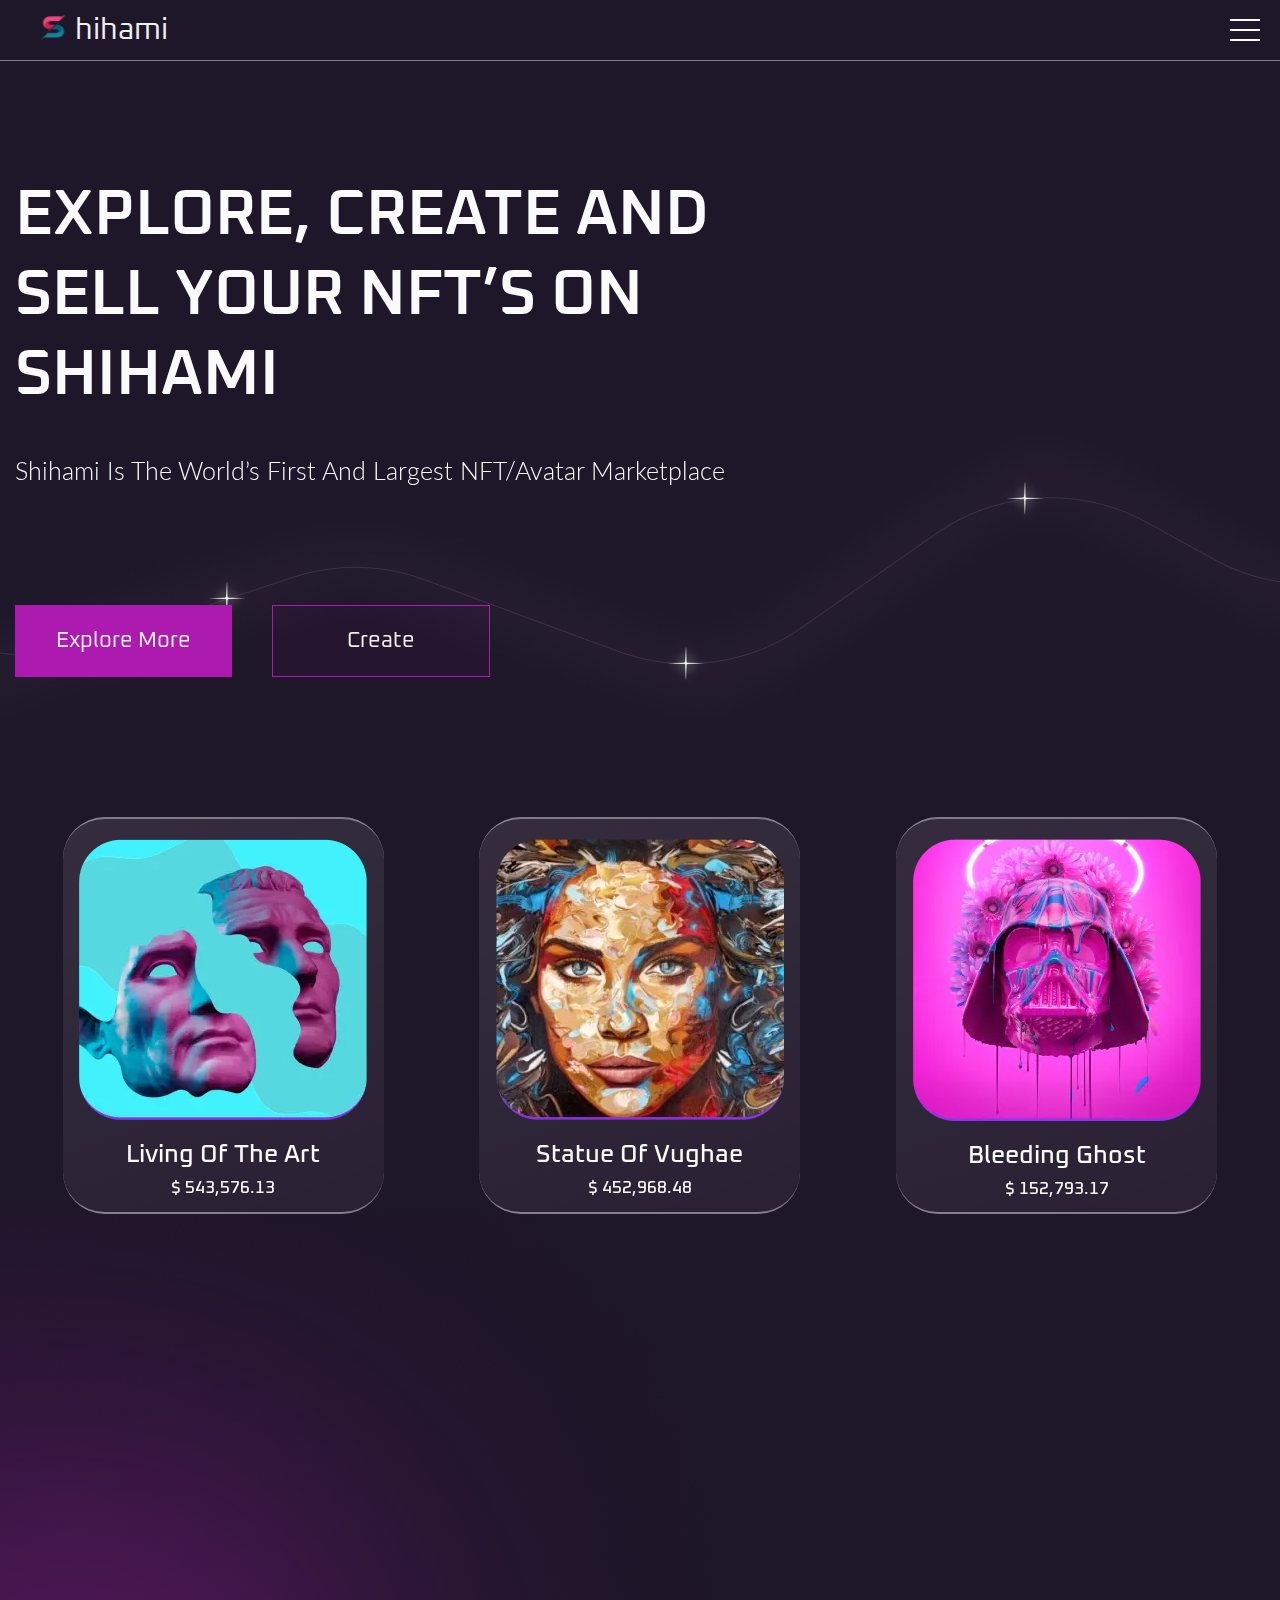
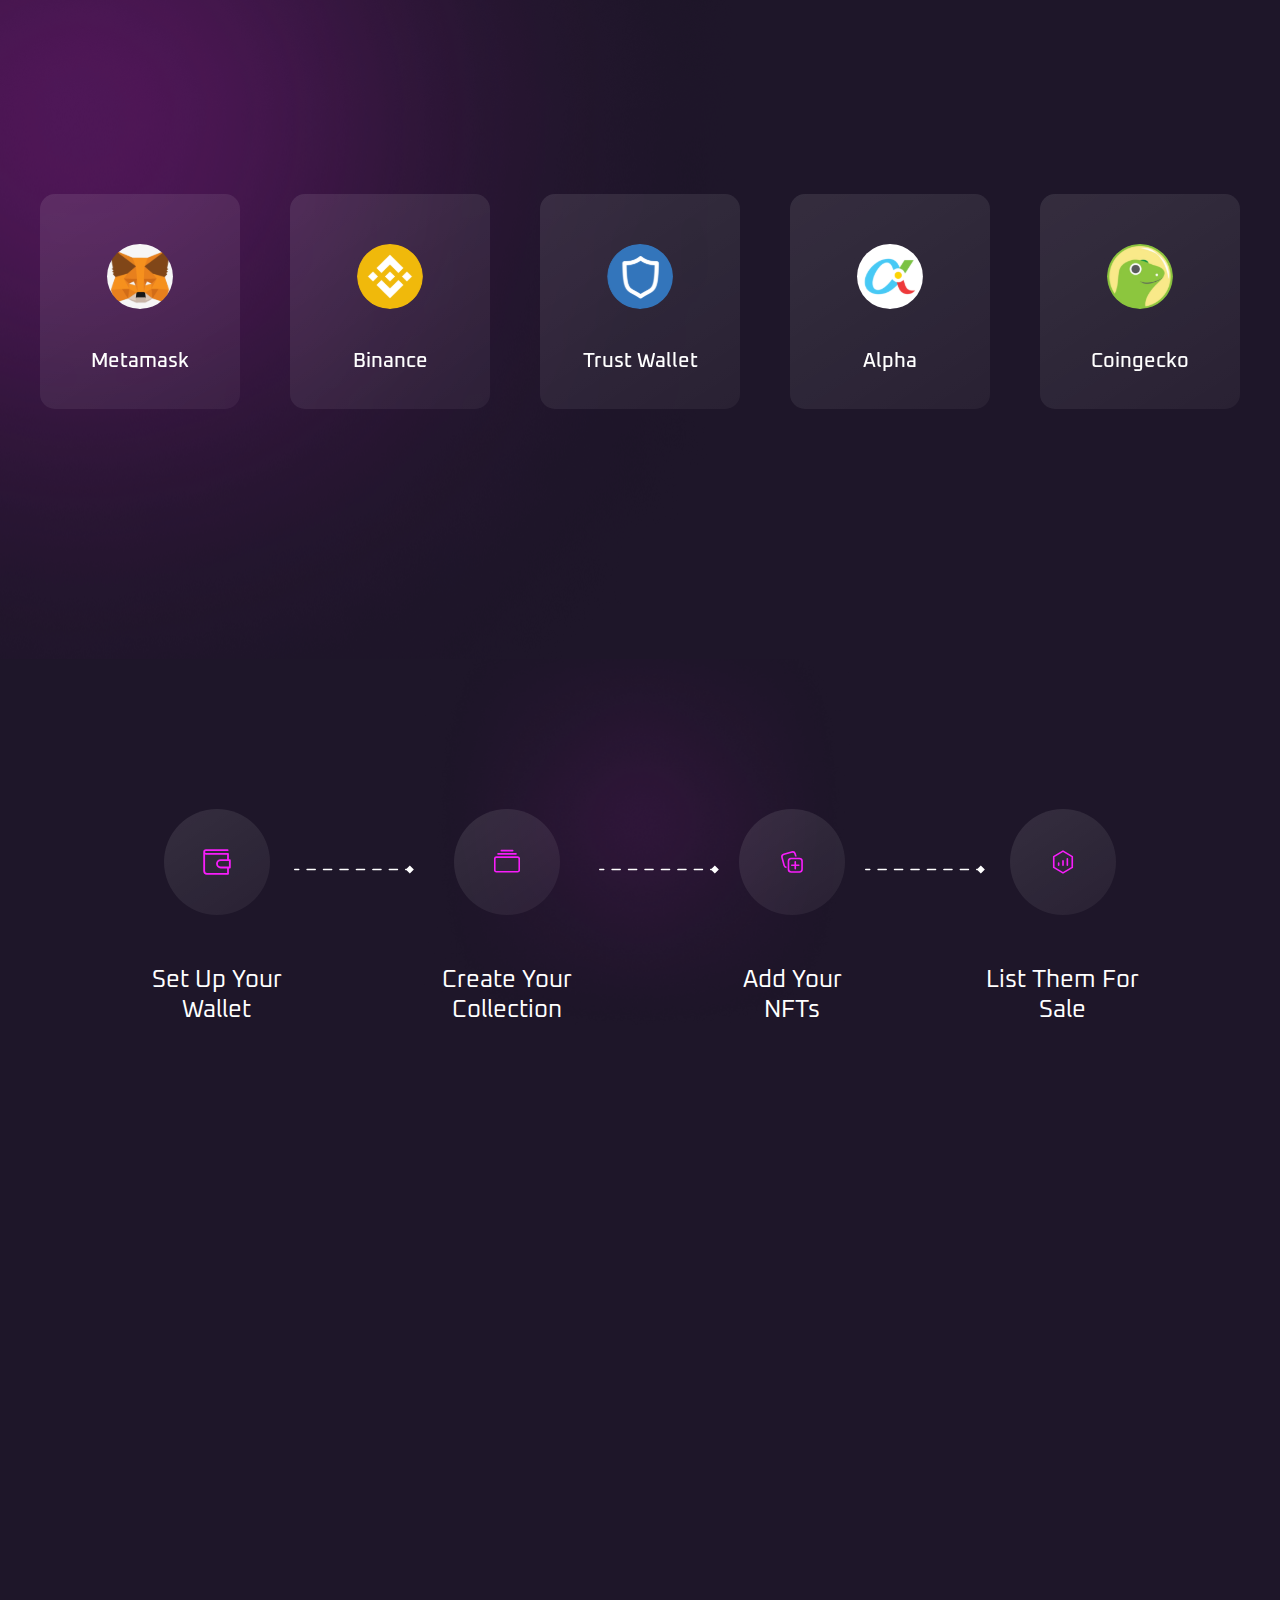
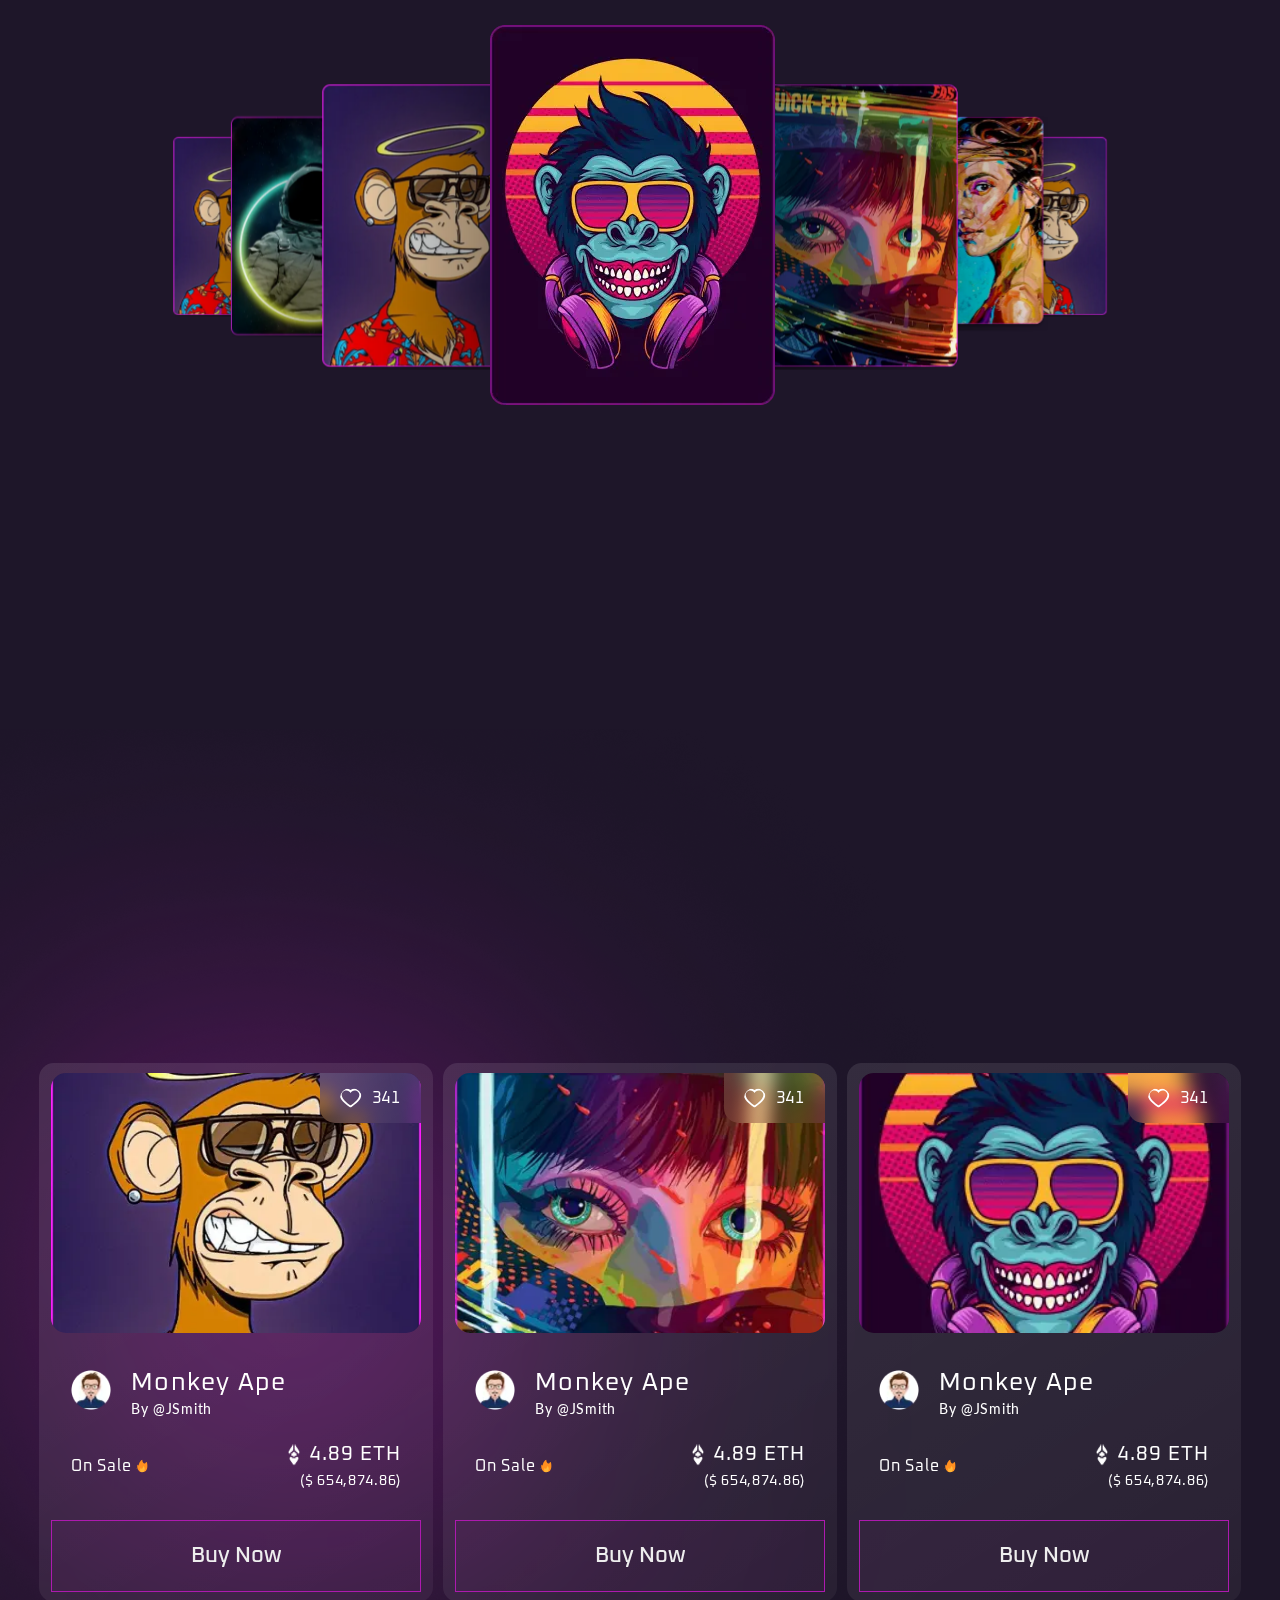
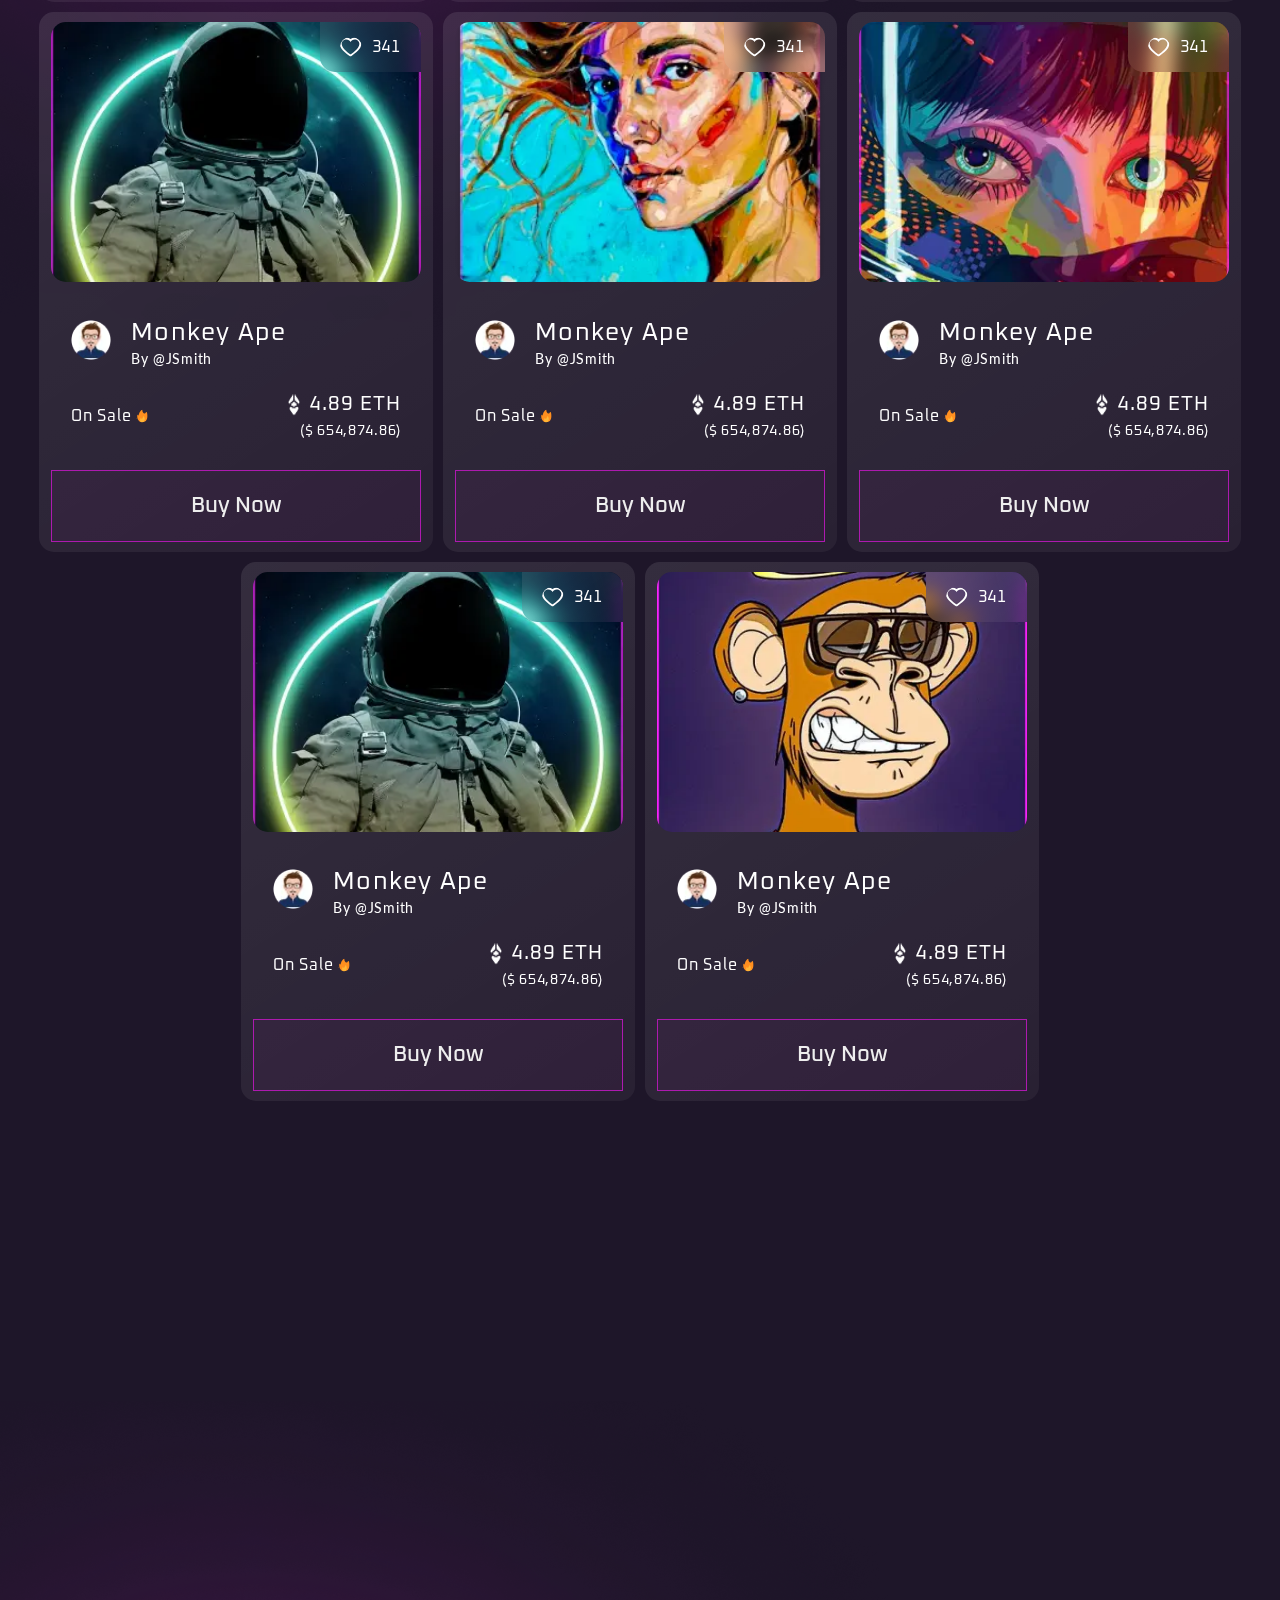
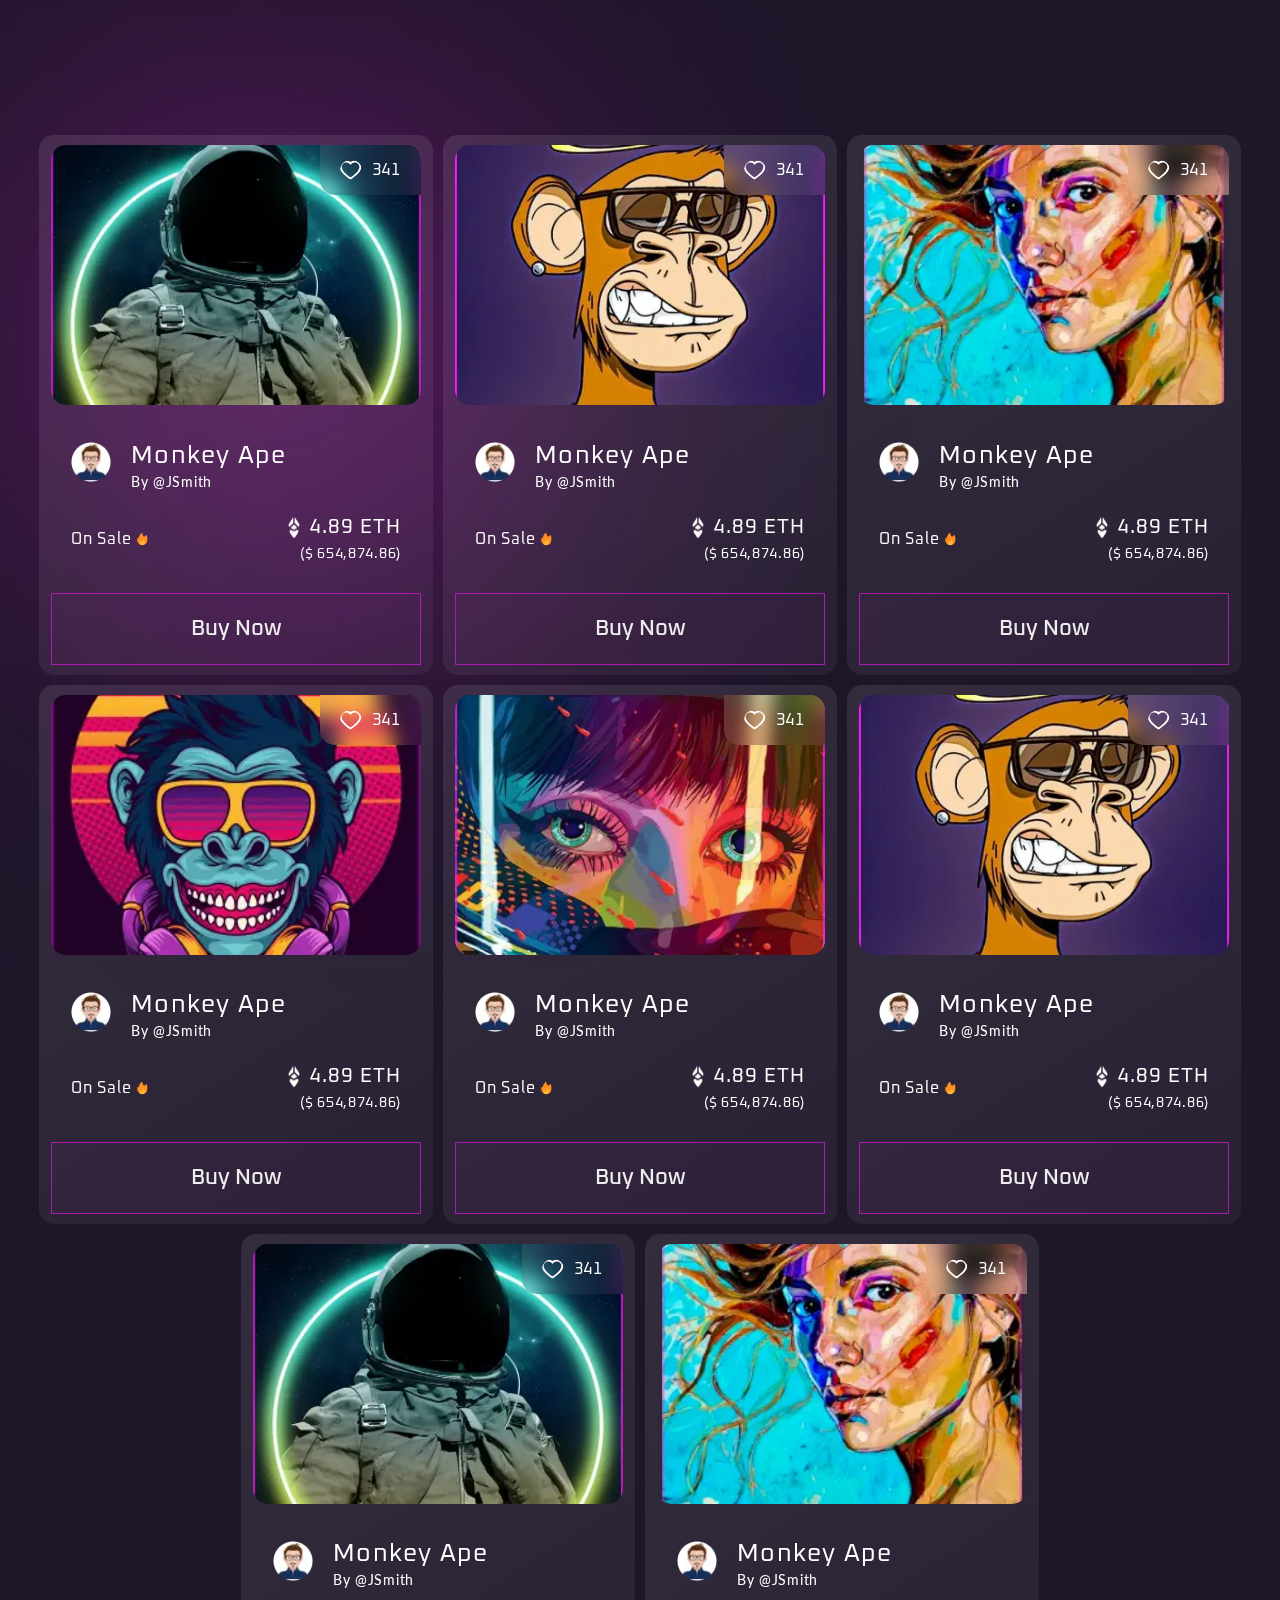
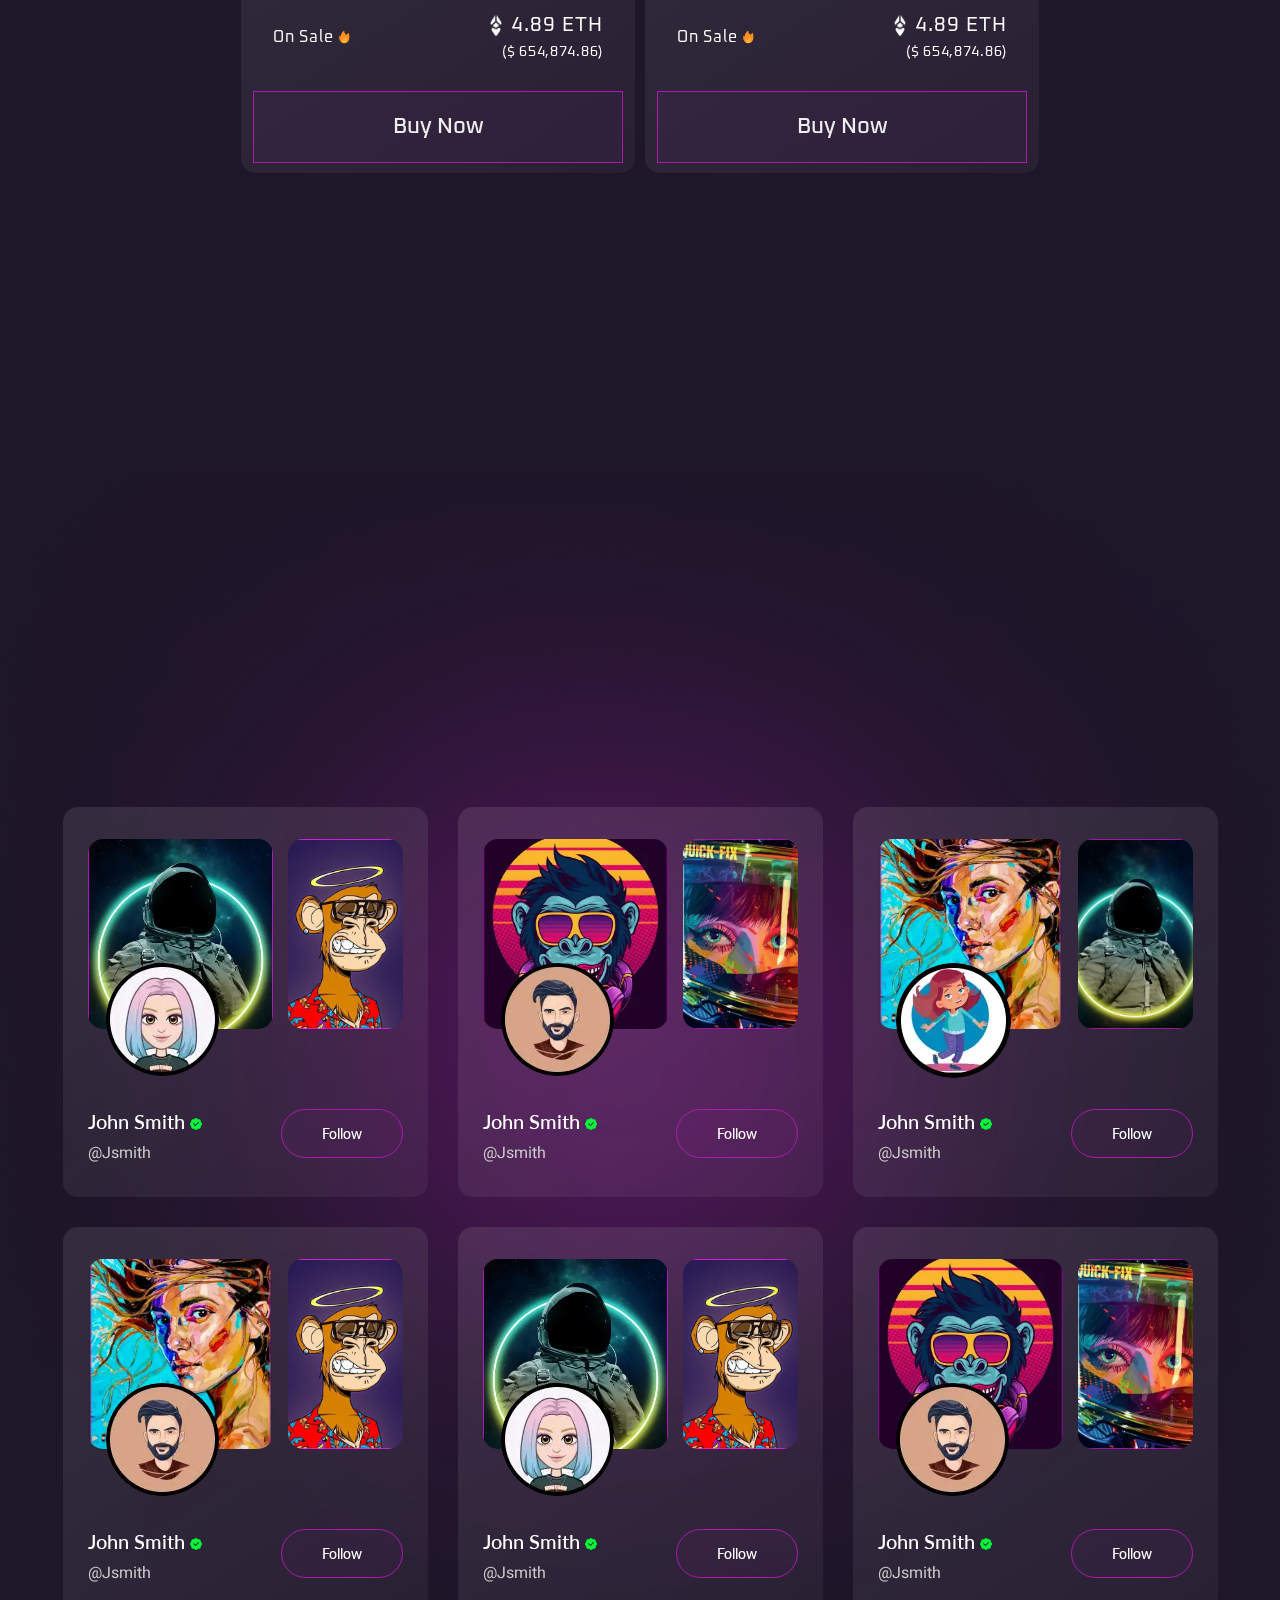
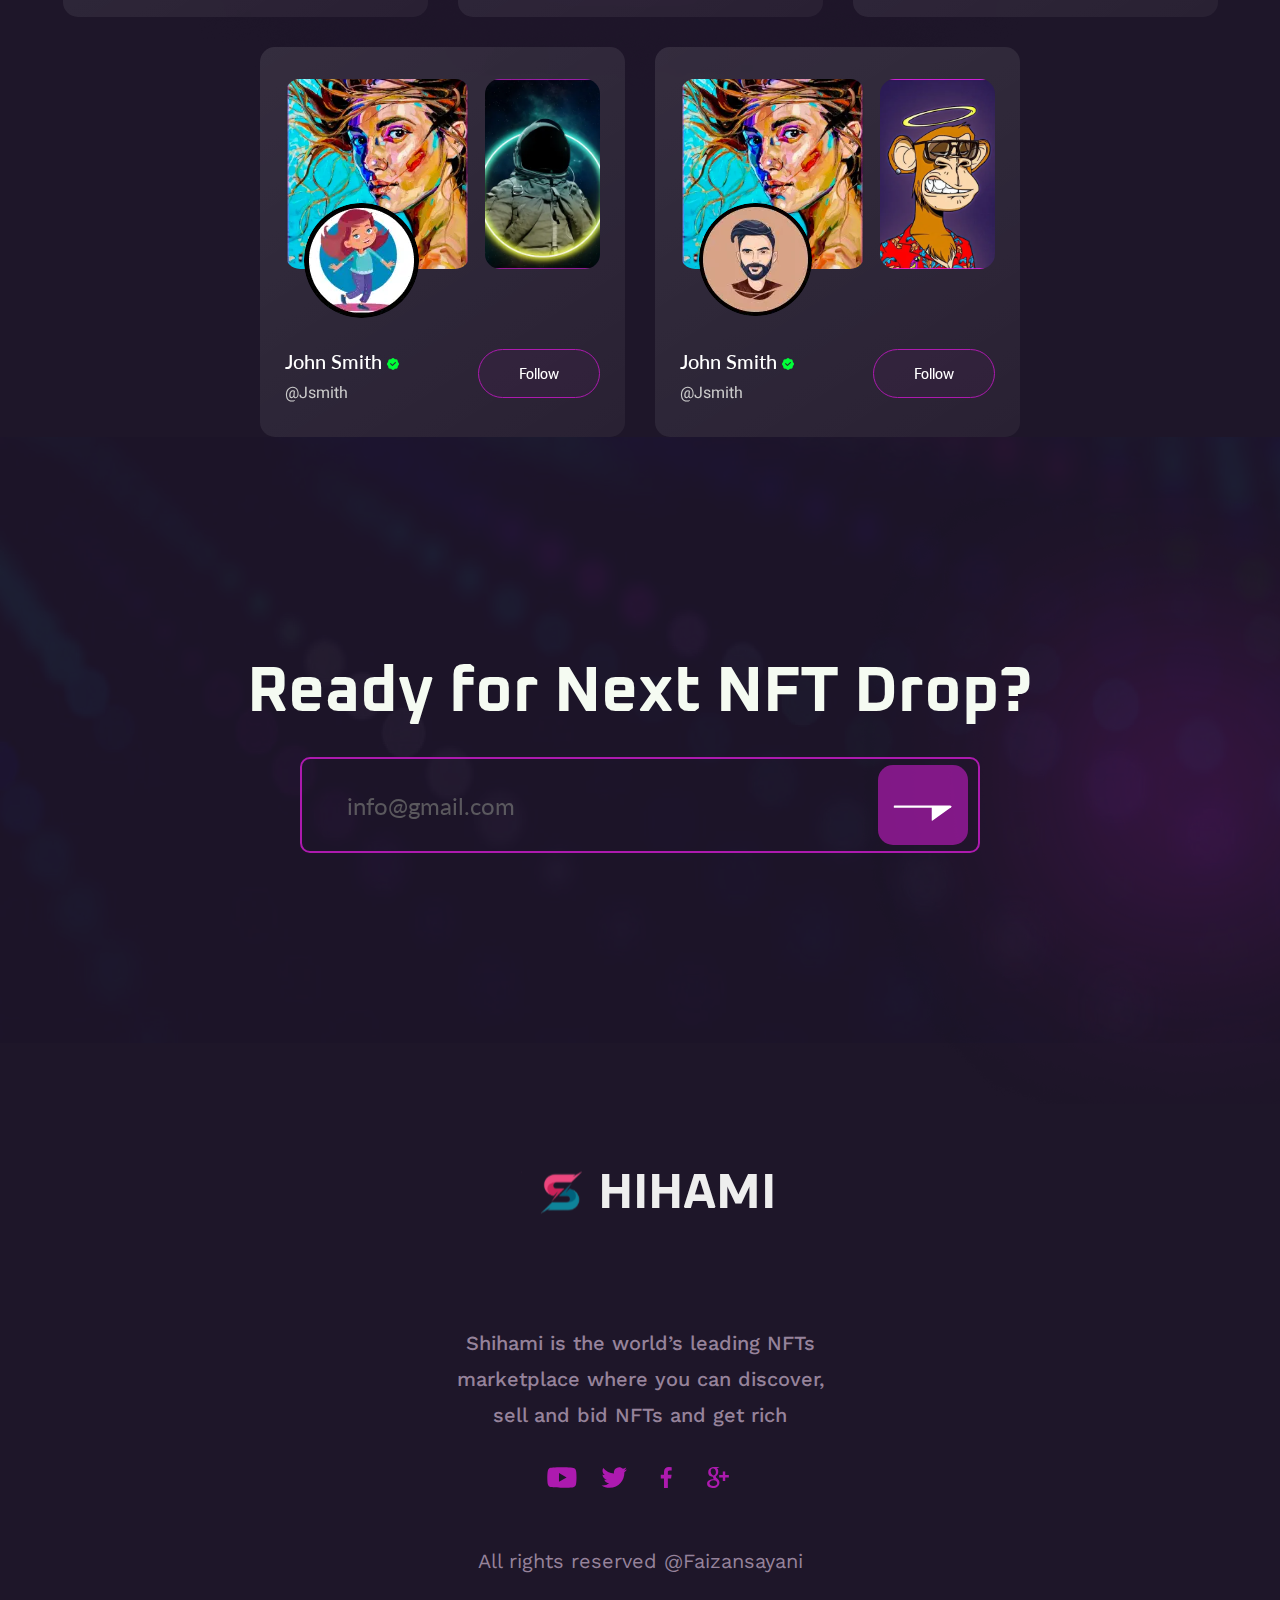
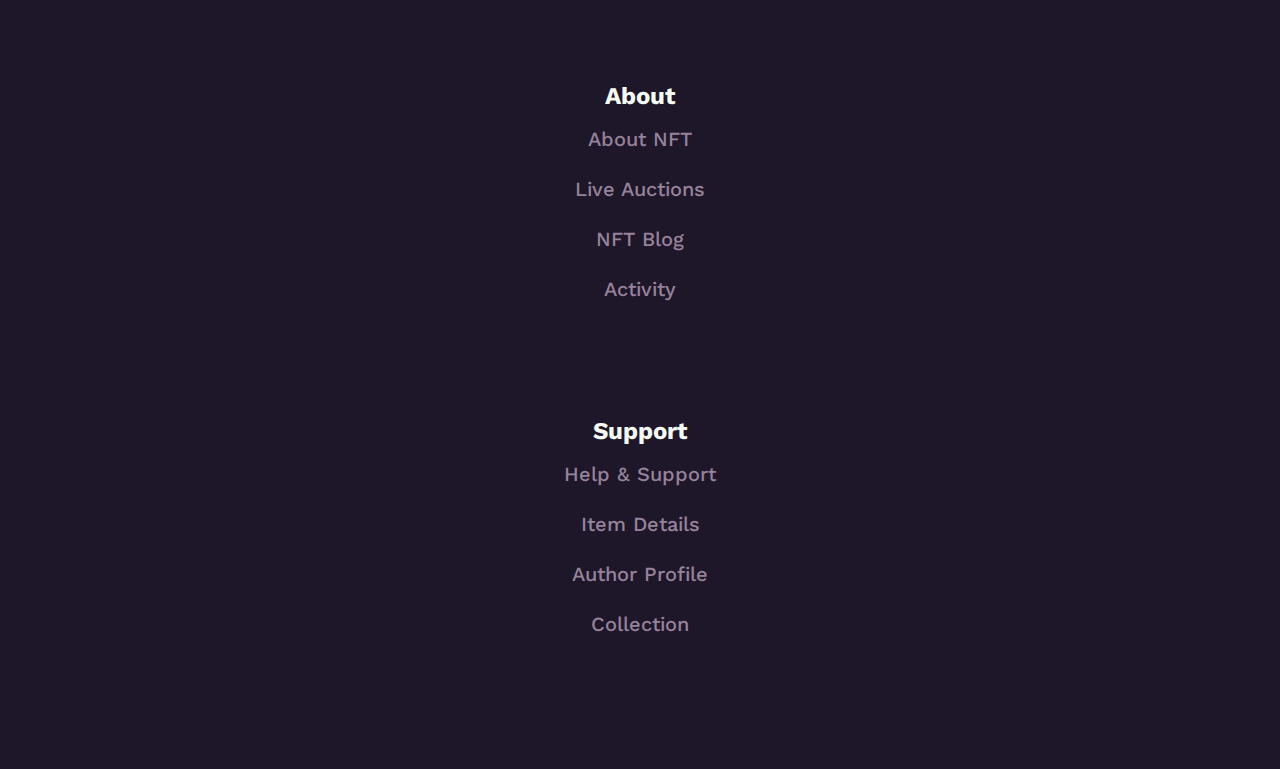
==== index.html @ c2b357dd "Add files via upload" ====
<!DOCTYPE html>
<html lang="en">

<head>
	<meta charset="UTF-8">
	<meta http-equiv="X-UA-Compatible" content="IE=edge">
	<meta name="viewport" content="width=device-width, initial-scale=1.0">
	<link rel="stylesheet" href="https://cdn.jsdelivr.net/npm/swiper@9/swiper-bundle.min.css" />
	<link rel="stylesheet" href="css/style.min.css">
	<link rel="preconnect" href="https://fonts.googleapis.com">
	<link rel="preconnect" href="https://fonts.gstatic.com" crossorigin>
	<link
		href="https://fonts.googleapis.com/css2?family=Heebo&family=Lato:wght@300;400&family=Oxanium:wght@400;500;600;700&family=Work+Sans:wght@400;500;600;700&display=swap"
		rel="stylesheet">


	<title>Главная</title>

</head>

<body>
<header class="header" id="explore">
	<div class="container">
		<nav>

			<div class="desktop">
				<div class="logo" data-aos="fade-down"  data-aos-duration="1000">
					<a href=""><img src="img/icons/icons.svg#logo" alt=""></a>
					<a href="">
						<p>hihami</p>
					</a>
				</div>

				
					<ul>
						<li><a href="#explore">EXPLORE</a> </li>
						<li><a href="#tranding">TRENDING NFTs</a> </li>
						<li><a href="#auction">AUCTIONED NFTs </a> </li>
						<li><a href="#influencers">INFLUENCERS</a> </li>
					</ul>
				

				<div class="wallet" data-aos="fade-down"  data-aos-duration="1000">
					<div class="button">
						<button><a href="">Connect Wallet</a></button>
					</div>

					<div class="profile">
						<a href="">
							<img src="/img/User Profile.webp" alt="">
							<span class="img_mask"></span>
						</a>
					</div>
				</div>
			</div>

			<div class="mobile">
				<div class="burger">
					<div class="wrapper">
						<div class="logo">
							<a href=""><img src="/img/icons/icons.svg#logo" alt=""></a>
							<a href="">
								<p>hihami</p>
							</a>
						</div>

						<div class="menu-btn">
							<span></span>
							<span></span>
							<span></span>
						</div>
					</div>


					<div class="menu">
						<div class="wrapper">
							<ul>
								<li>
									<div class="button">
										<button><a href="">Connect Wallet</a></button>
									</div>
								</li>

								<div class="menu-plus">
									<ul>
										<li><a href="">PROFILE</a> </li>
										<li><a href="#explore">EXPLORE</a> </li>
										<li><a href="#tranding">TRENDING NFTs</a> </li>
										<li><a href="#auction">AUCTIONED NFTs </a> </li>
										<li><a href="#influencers">INFLUENCERS</a> </li>
									</ul>
								</div>
							</ul>
						</div>


					</div>
				</div>
			</div>

		</nav>

		<div class="center">
			<div class="left-side">
				<div class="wrapper" >
					<h1 data-aos="fade-right" data-aos-duration="1100" data-aos-once="true">EXPLORE, CREATE AND <br> SELL YOUR NFT’S ON <br> SHIHAMI</h1>
					<p data-aos="fade-left" data-aos-duration="1300" data-aos-once="true">Shihami is the World’s first and largest NFT/Avatar marketplace</p>

					<div class="buttons" data-aos="fade-up" data-aos-duration="1500" data-aos-once="true">
						<div class="first-button">
							<button><a href="">explore more</a></button>
						</div>

						<div class="second-button">
							<button><a href="">create</a></button>
						</div>
					</div>
				</div>

			</div>

			<div class="right-side">
				<div class="cards">
					<div class="card">
						<div class="top">
							<img src="img/first_nft.webp" alt="">
						</div>
						<div class="bottom">
							<p>Living of the art</p>
							<p>$ 543,576.13</p>
						</div>
					</div>

					<div class="card">
						<div class="top">
							<img src="img/second_nft.webp" alt="">
						</div>
						<div class="bottom">
							<p>Statue of vughae</p>
							<p>$ 452,968.48</p>
						</div>
					</div>

					<div class="card">
						<div class="top">
							<img src="img/third_nft.webp" alt="">
						</div>
						<div class="bottom">
							<p>bleeding ghost</p>
							<p>$ 152,793.17</p>
						</div>
					</div>

				</div>
			</div>
		</div>


		<a href="#explore"><div class="arrow-up">
			<img src="/img/icons/icons.svg#Arrow" alt="">
		</div></a>
	</div>
</header>
<main>
	<div class="support">
		<div class="container">
			<div class="text">
				<div class="top-text" data-aos="fade-down" data-aos-duration="2000" data-aos-once="true">
					<p >Trade with world’s most trusted and fastest wallets</p>
				</div>
				<div class="title"  data-aos="fade-right" data-aos-duration="500" data-aos-once="true">
					<h2>wallets we support</h2>
				</div>
			</div>

			<div class="wallet-cards">
				<div class="card">
					<div class="img">
						<img src="/img/icons/icons.svg#metamask" alt="">
					</div>

					<div class="text">
						<p>Metamask</p>
					</div>
				</div>

				<div class="card">
					<div class="img">
						<img src="/img/icons/icons.svg#binance" alt="">
					</div>

					<div class="text">
						<p>Binance</p>
					</div>
				</div>

				<div class="card">
					<div class="img">
						<img src="/img/icons/icons.svg#twt" alt="">
					</div>

					<div class="text">
						<p>Trust Wallet</p>
					</div>
				</div>

				<div class="card">
					<div class="img">
						<img src="/img/icons/icons.svg#alpha" alt="">
					</div>

					<div class="text">
						<p>Alpha</p>
					</div>
				</div>

				<div class="card">
					<div class="img">
						<img src="/img/icons/icons.svg#coingecko" alt="">
					</div>

					<div class="text">
						<p>Coingecko</p>
					</div>
				</div>
			</div>

		</div>
	</div>

	<div class="how-works">
		<div class="container">
			<div class="title" data-aos="fade-left" data-aos-duration="500" data-aos-once="true">
				<h3>How it works</h3>
			</div>

			<div class="steps">
				<div class="step">
					<div class="img">
						<img src="/img/icons/icons.svg#wallet_icon" alt="">
					</div>

					<div class="text">
						<p>
							Set up your wallet
						</p>
					</div>
				</div>

				<div class="dash">
					<img src="/img/icons/icons.svg#dash" alt="">
				</div>

				<div class="step">
					<div class="img">
						<img src="/img/icons/icons.svg#collection_icon" alt="">
					</div>

					<div class="text">
						<p>
							Create your collection
						</p>
					</div>
				</div>

				<div class="dash">
					<img src="/img/icons/icons.svg#dash" alt="">
				</div>

				<div class="step">
					<div class="img">
						<img src="/img/icons/icons.svg#nft_icon" alt="">
					</div>

					<div class="text">
						<p>
							Add your NFTs
						</p>
					</div>
				</div>

				<div class="dash">
					<img src="/img/icons/icons.svg#dash" alt="">
				</div>

				<div class="step">
					<div class="img">
						<img src="/img/icons/icons.svg#list_icon" alt="">
					</div>

					<div class="text">
						<p>
							List them for sale
						</p>
					</div>
				</div>
			</div>

		</div>
	</div>

	<div class="our-collection">
		<div class="container">
			<div class="text">
				<div class="top-text" data-aos="fade-down" data-aos-duration="2000" data-aos-once="true">
					<p>Explore our newly released NFT collection </p>
				</div>

				<div class="title" data-aos="fade-right" data-aos-duration="500" data-aos-once="true">
					<h2>Our collection</h2>
				</div>
			</div>

			<div class="swiper-container">
				<div class="swiper-wrapper">
					<div class="swiper-slide"><img src="/img/4_nft.webp" alt=""></div>
					<div class="swiper-slide"><img src="/img/7_nft.webp" alt=""></div>
					<div class="swiper-slide"><img src="/img/4_nft.webp" alt=""></div>
					<div class="swiper-slide"><img src="/img/6_nft.webp" alt=""></div>
					<div class="swiper-slide"><img src="/img/5_nft.webp" alt=""></div>
					<div class="swiper-slide"><img src="/img/8_nft.webp" alt=""></div>
					<div class="swiper-slide"><img src="/img/4_nft.webp" alt=""></div>

				</div>
				<!-- Add Pagination -->

			</div>

			<div class="swiper">
				<div class="swiper-container2">
					<div class="swiper-wrapper">
						<div class="swiper-slide"><img src="/img/4_nft.webp" alt=""></div>
						<div class="swiper-slide"><img src="/img/7_nft.webp" alt=""></div>
						<div class="swiper-slide"><img src="/img/4_nft.webp" alt=""></div>
						<div class="swiper-slide"><img src="/img/6_nft.webp" alt=""></div>
						<div class="swiper-slide"><img src="/img/5_nft.webp" alt=""></div>
						<div class="swiper-slide"><img src="/img/8_nft.webp" alt=""></div>
						<div class="swiper-slide"><img src="/img/4_nft.webp" alt=""></div>




					</div>

					<div class="swiper-pagination"></div>

					<!-- If we need navigation buttons -->
					<div class="swiper-button-prev"></div>
					<div class="swiper-button-next"></div>
				</div>
			</div>

		</div>
	</div>

	<div class="tranding" id="tranding">

		<div class="container">

			<div class="text">

				<div class="top-text" data-aos="fade-left" data-aos-duration="1000" data-aos-once="true">
					<p>most loved NFTs of the time</p>
				</div>

				<div class="wrapper" data-aos="flip-up" data-aos-duration="900" data-aos-once="true">
					<div class="title" >
						<h2>hot trending nFTs </h2>
					</div>


				</div>

			</div>


			<div class="cards">
				<div class="button-top" data-aos="zoom-out" data-aos-duration="1500" data-aos-once="true">
					<a href=""><button>
							<p>view all</p>
						</button></a>
				</div>

				<div class="wrraper-cards">

					<div class="card-nft">
						<div class="top">
							<div class="nft">
								<img src="/img/4_nft.webp" alt="">

								<div class="likes">
									<img src="/img/icons/icons.svg#heart" alt="">
									<p>341</p>
								</div>
							</div>
						</div>

						<div class="center">
							<div class="center-top">
								<div class="left">
									<img src="/img/User Profile.webp" alt="">
								</div>

								<div class="right">
									<div class="name">
										<a href="">
											<p>Monkey ape </p>
										</a>
									</div>

									<div class="artist">
										<a href="">
											<p>By @JSmith</p>
										</a>
									</div>
								</div>
							</div>

							<div class="center-bottom">
								<div class="left">
									<p>On Sale</p>
									<img src="/img/icons/icons.svg#fire" alt="">
								</div>

								<div class="right">
									<div class="crypto">
										<img src="/img/ethereum-(eth).png" alt="">

										<p>4.89 ETH</p>
									</div>

									<div class="price">
										<p>($ 654,874.86)</p>
									</div>
								</div>

							</div>
						</div>

						<div class="bottom">
							<div class="button">
								<a href=""> <button>
										<p>buy now</p>
									</button></a>
							</div>
						</div>

					</div>
					<div class="card-nft">
						<div class="top">
							<div class="nft">
								<img src="/img/5_nft.webp" alt="">

								<div class="likes">
									<img src="/img/icons/icons.svg#heart" alt="">
									<p>341</p>
								</div>
							</div>
						</div>

						<div class="center">
							<div class="center-top">
								<div class="left">
									<img src="/img/User Profile.webp" alt="">
								</div>

								<div class="right">
									<div class="name">
										<a href="">
											<p>Monkey ape </p>
										</a>
									</div>

									<div class="artist">
										<a href="">
											<p>By @JSmith</p>
										</a>
									</div>
								</div>
							</div>

							<div class="center-bottom">
								<div class="left">
									<p>On Sale</p>
									<img src="/img/icons/icons.svg#fire" alt="">
								</div>

								<div class="right">
									<div class="crypto">
										<img src="/img/ethereum-(eth).png" alt="">

										<p>4.89 ETH</p>
									</div>

									<div class="price">
										<p>($ 654,874.86)</p>
									</div>
								</div>

							</div>
						</div>

						<div class="bottom">
							<div class="button">
								<a href=""> <button>
										<p>buy now</p>
									</button></a>
							</div>
						</div>

					</div>
					<div class="card-nft">
						<div class="top">
							<div class="nft">
								<img src="/img/6_nft.webp" alt="">

								<div class="likes">
									<img src="/img/icons/icons.svg#heart" alt="">
									<p>341</p>
								</div>
							</div>
						</div>

						<div class="center">
							<div class="center-top">
								<div class="left">
									<img src="/img/User Profile.webp" alt="">
								</div>

								<div class="right">
									<div class="name">
										<a href="">
											<p>Monkey ape </p>
										</a>
									</div>

									<div class="artist">
										<a href="">
											<p>By @JSmith</p>
										</a>
									</div>
								</div>
							</div>

							<div class="center-bottom">
								<div class="left">
									<p>On Sale</p>
									<img src="/img/icons/icons.svg#fire" alt="">
								</div>

								<div class="right">
									<div class="crypto">
										<img src="/img/ethereum-(eth).png" alt="">

										<p>4.89 ETH</p>
									</div>

									<div class="price">
										<p>($ 654,874.86)</p>
									</div>
								</div>

							</div>
						</div>

						<div class="bottom">
							<div class="button">
								<a href=""> <button>
										<p>buy now</p>
									</button></a>
							</div>
						</div>

					</div>
					<div class="card-nft">
						<div class="top">
							<div class="nft">
								<img src="/img/7_nft.webp" alt="">

								<div class="likes">
									<img src="/img/icons/icons.svg#heart" alt="">
									<p>341</p>
								</div>
							</div>

						</div>

						<div class="center">
							<div class="center-top">
								<div class="left">
									<img src="/img/User Profile.webp" alt="">
								</div>

								<div class="right">
									<div class="name">
										<a href="">
											<p>Monkey ape </p>
										</a>
									</div>

									<div class="artist">
										<a href="">
											<p>By @JSmith</p>
										</a>
									</div>
								</div>
							</div>

							<div class="center-bottom">
								<div class="left">
									<p>On Sale</p>
									<img src="/img/icons/icons.svg#fire" alt="">
								</div>

								<div class="right">
									<div class="crypto">
										<img src="/img/ethereum-(eth).png" alt="">

										<p>4.89 ETH</p>
									</div>

									<div class="price">
										<p>($ 654,874.86)</p>
									</div>
								</div>

							</div>
						</div>

						<div class="bottom">
							<div class="button">
								<a href=""> <button>
										<p>buy now</p>
									</button></a>
							</div>
						</div>

					</div>
					<div class="card-nft">
						<div class="top">
							<div class="nft">
								<img src="/img/8_nft.webp" alt="">

								<div class="likes">
									<img src="/img/icons/icons.svg#heart" alt="">
									<p>341</p>
								</div>
							</div>
						</div>

						<div class="center">
							<div class="center-top">
								<div class="left">
									<img src="/img/User Profile.webp" alt="">
								</div>

								<div class="right">
									<div class="name">
										<a href="">
											<p>Monkey ape </p>
										</a>
									</div>

									<div class="artist">
										<a href="">
											<p>By @JSmith</p>
										</a>
									</div>
								</div>
							</div>

							<div class="center-bottom">
								<div class="left">
									<p>On Sale</p>
									<img src="/img/icons/icons.svg#fire" alt="">
								</div>

								<div class="right">
									<div class="crypto">
										<img src="/img/ethereum-(eth).png" alt="">

										<p>4.89 ETH</p>
									</div>

									<div class="price">
										<p>($ 654,874.86)</p>
									</div>
								</div>

							</div>
						</div>

						<div class="bottom">
							<div class="button">
								<a href=""> <button>
										<p>buy now</p>
									</button></a>
							</div>
						</div>

					</div>
					<div class="card-nft">
						<div class="top">
							<div class="nft">
								<img src="/img/5_nft.webp" alt="">

								<div class="likes">
									<img src="/img/icons/icons.svg#heart" alt="">
									<p>341</p>
								</div>
							</div>





						</div>

						<div class="center">
							<div class="center-top">
								<div class="left">
									<img src="/img/User Profile.webp" alt="">
								</div>

								<div class="right">
									<div class="name">
										<a href="">
											<p>Monkey ape </p>
										</a>
									</div>

									<div class="artist">
										<a href="">
											<p>By @JSmith</p>
										</a>
									</div>
								</div>
							</div>

							<div class="center-bottom">
								<div class="left">
									<p>On Sale</p>
									<img src="/img/icons/icons.svg#fire" alt="">
								</div>

								<div class="right">
									<div class="crypto">
										<img src="/img/ethereum-(eth).png" alt="">

										<p>4.89 ETH</p>
									</div>

									<div class="price">
										<p>($ 654,874.86)</p>
									</div>
								</div>

							</div>
						</div>

						<div class="bottom">
							<div class="button">
								<a href=""> <button>
										<p>buy now</p>
									</button></a>
							</div>
						</div>

					</div>
					<div class="card-nft">
						<div class="top">
							<div class="nft">
								<img src="/img/7_nft.webp" alt="">

								<div class="likes">
									<img src="/img/icons/icons.svg#heart" alt="">
									<p>341</p>
								</div>
							</div>
						</div>

						<div class="center">
							<div class="center-top">
								<div class="left">
									<img src="/img/User Profile.webp" alt="">
								</div>

								<div class="right">
									<div class="name">
										<a href="">
											<p>Monkey ape </p>
										</a>
									</div>

									<div class="artist">
										<a href="">
											<p>By @JSmith</p>
										</a>
									</div>
								</div>
							</div>

							<div class="center-bottom">
								<div class="left">
									<p>On Sale</p>
									<img src="/img/icons/icons.svg#fire" alt="">
								</div>

								<div class="right">
									<div class="crypto">
										<img src="/img/ethereum-(eth).png" alt="">

										<p>4.89 ETH</p>
									</div>

									<div class="price">
										<p>($ 654,874.86)</p>
									</div>
								</div>

							</div>
						</div>

						<div class="bottom">
							<div class="button">
								<a href=""> <button>
										<p>buy now</p>
									</button></a>
							</div>
						</div>

					</div>
					<div class="card-nft">
						<div class="top">
							<div class="nft">
								<img src="/img/4_nft.webp" alt="">

								<div class="likes">
									<img src="/img/icons/icons.svg#heart" alt="">
									<p>341</p>
								</div>
							</div>





						</div>

						<div class="center">
							<div class="center-top">
								<div class="left">
									<img src="/img/User Profile.webp" alt="">
								</div>

								<div class="right">
									<div class="name">
										<a href="">
											<p>Monkey ape </p>
										</a>
									</div>

									<div class="artist">
										<a href="">
											<p>By @JSmith</p>
										</a>
									</div>
								</div>
							</div>

							<div class="center-bottom">
								<div class="left">
									<p>On Sale</p>
									<img src="/img/icons/icons.svg#fire" alt="">
								</div>

								<div class="right">
									<div class="crypto">
										<img src="/img/ethereum-(eth).png" alt="">

										<p>4.89 ETH</p>
									</div>

									<div class="price">
										<p>($ 654,874.86)</p>
									</div>
								</div>

							</div>
						</div>

						<div class="bottom">
							<div class="button">
								<a href=""> <button>
										<p>buy now</p>
									</button></a>
							</div>
						</div>

					</div>

					<div class="button-view">
						<button>View All</button>
					</div>

					<div class="wrapper-arrow">
						<div class="arrow-down">
							<img src="/img/icons/icons.svg#down_arrow_icon" alt="">
						</div>
					</div>

				</div>


			</div>
		</div>

	</div>

	<div class="live-auction" id="auction">

		<div class="container">

			<div class="text">

				<div class="top-text" data-aos="fade-right" data-aos-duration="1000" data-aos-once="true"> 
					<p>Most Appreciated NFTs On Sale For the day</p>
				</div>

				<div class="wrapper" data-aos="flip-up" data-aos-duration="900" data-aos-once="true">
					<div class="title">
						<h2>Live Auction nFTs </h2>
					</div>


				</div>

			</div>


			<div class="cards">
				<div class="button-top" data-aos="zoom-out" data-aos-duration="1500" data-aos-once="true">
					<a href=""><button>
							<p>view all</p>
						</button></a>
				</div>

				<div class="wrraper-cards">

					<div class="card-nft">
						<div class="top">
							<div class="nft">
								<img src="/img/7_nft.webp" alt="">

								<div class="likes">
									<img src="/img/icons/icons.svg#heart" alt="">
									<p>341</p>
								</div>
							</div>
						</div>

						<div class="center">
							<div class="center-top">
								<div class="left">
									<img src="/img/User Profile.webp" alt="">
								</div>

								<div class="right">
									<div class="name">
										<a href="">
											<p>Monkey ape </p>
										</a>
									</div>

									<div class="artist">
										<a href="">
											<p>By @JSmith</p>
										</a>
									</div>
								</div>
							</div>

							<div class="center-bottom">
								<div class="left">
									<p>On Sale</p>
									<img src="/img/icons/icons.svg#fire" alt="">
								</div>

								<div class="right">
									<div class="crypto">
										<img src="/img/ethereum-(eth).png" alt="">

										<p>4.89 ETH</p>
									</div>

									<div class="price">
										<p>($ 654,874.86)</p>
									</div>
								</div>

							</div>
						</div>

						<div class="bottom">
							<div class="button">
								<a href=""> <button>
										<p>buy now</p>
									</button></a>
							</div>
						</div>

					</div>
					<div class="card-nft">
						<div class="top">
							<div class="nft">
								<img src="/img/4_nft.webp" alt="">

								<div class="likes">
									<img src="/img/icons/icons.svg#heart" alt="">
									<p>341</p>
								</div>
							</div>
						</div>

						<div class="center">
							<div class="center-top">
								<div class="left">
									<img src="/img/User Profile.webp" alt="">
								</div>

								<div class="right">
									<div class="name">
										<a href="">
											<p>Monkey ape </p>
										</a>
									</div>

									<div class="artist">
										<a href="">
											<p>By @JSmith</p>
										</a>
									</div>
								</div>
							</div>

							<div class="center-bottom">
								<div class="left">
									<p>On Sale</p>
									<img src="/img/icons/icons.svg#fire" alt="">
								</div>

								<div class="right">
									<div class="crypto">
										<img src="/img/ethereum-(eth).png" alt="">

										<p>4.89 ETH</p>
									</div>

									<div class="price">
										<p>($ 654,874.86)</p>
									</div>
								</div>

							</div>
						</div>

						<div class="bottom">
							<div class="button">
								<a href=""> <button>
										<p>buy now</p>
									</button></a>
							</div>
						</div>

					</div>
					<div class="card-nft">
						<div class="top">
							<div class="nft">
								<img src="/img/8_nft.webp" alt="">

								<div class="likes">
									<img src="/img/icons/icons.svg#heart" alt="">
									<p>341</p>
								</div>
							</div>
						</div>

						<div class="center">
							<div class="center-top">
								<div class="left">
									<img src="/img/User Profile.webp" alt="">
								</div>

								<div class="right">
									<div class="name">
										<a href="">
											<p>Monkey ape </p>
										</a>
									</div>

									<div class="artist">
										<a href="">
											<p>By @JSmith</p>
										</a>
									</div>
								</div>
							</div>

							<div class="center-bottom">
								<div class="left">
									<p>On Sale</p>
									<img src="/img/icons/icons.svg#fire" alt="">
								</div>

								<div class="right">
									<div class="crypto">
										<img src="/img/ethereum-(eth).png" alt="">

										<p>4.89 ETH</p>
									</div>

									<div class="price">
										<p>($ 654,874.86)</p>
									</div>
								</div>

							</div>
						</div>

						<div class="bottom">
							<div class="button">
								<a href=""> <button>
										<p>buy now</p>
									</button></a>
							</div>
						</div>

					</div>
					<div class="card-nft">
						<div class="top">
							<div class="nft">
								<img src="/img/6_nft.webp" alt="">

								<div class="likes">
									<img src="/img/icons/icons.svg#heart" alt="">
									<p>341</p>
								</div>
							</div>

						</div>

						<div class="center">
							<div class="center-top">
								<div class="left">
									<img src="/img/User Profile.webp" alt="">
								</div>

								<div class="right">
									<div class="name">
										<a href="">
											<p>Monkey ape </p>
										</a>
									</div>

									<div class="artist">
										<a href="">
											<p>By @JSmith</p>
										</a>
									</div>
								</div>
							</div>

							<div class="center-bottom">
								<div class="left">
									<p>On Sale</p>
									<img src="/img/icons/icons.svg#fire" alt="">
								</div>

								<div class="right">
									<div class="crypto">
										<img src="/img/ethereum-(eth).png" alt="">

										<p>4.89 ETH</p>
									</div>

									<div class="price">
										<p>($ 654,874.86)</p>
									</div>
								</div>

							</div>
						</div>

						<div class="bottom">
							<div class="button">
								<a href=""> <button>
										<p>buy now</p>
									</button></a>
							</div>
						</div>

					</div>
					<div class="card-nft">
						<div class="top">
							<div class="nft">
								<img src="/img/5_nft.webp" alt="">

								<div class="likes">
									<img src="/img/icons/icons.svg#heart" alt="">
									<p>341</p>
								</div>
							</div>
						</div>

						<div class="center">
							<div class="center-top">
								<div class="left">
									<img src="/img/User Profile.webp" alt="">
								</div>

								<div class="right">
									<div class="name">
										<a href="">
											<p>Monkey ape </p>
										</a>
									</div>

									<div class="artist">
										<a href="">
											<p>By @JSmith</p>
										</a>
									</div>
								</div>
							</div>

							<div class="center-bottom">
								<div class="left">
									<p>On Sale</p>
									<img src="/img/icons/icons.svg#fire" alt="">
								</div>

								<div class="right">
									<div class="crypto">
										<img src="/img/ethereum-(eth).png" alt="">

										<p>4.89 ETH</p>
									</div>

									<div class="price">
										<p>($ 654,874.86)</p>
									</div>
								</div>

							</div>
						</div>

						<div class="bottom">
							<div class="button">
								<a href=""> <button>
										<p>buy now</p>
									</button></a>
							</div>
						</div>

					</div>
					<div class="card-nft">
						<div class="top">
							<div class="nft">
								<img src="/img/4_nft.webp" alt="">

								<div class="likes">
									<img src="/img/icons/icons.svg#heart" alt="">
									<p>341</p>
								</div>
							</div>





						</div>

						<div class="center">
							<div class="center-top">
								<div class="left">
									<img src="/img/User Profile.webp" alt="">
								</div>

								<div class="right">
									<div class="name">
										<a href="">
											<p>Monkey ape </p>
										</a>
									</div>

									<div class="artist">
										<a href="">
											<p>By @JSmith</p>
										</a>
									</div>
								</div>
							</div>

							<div class="center-bottom">
								<div class="left">
									<p>On Sale</p>
									<img src="/img/icons/icons.svg#fire" alt="">
								</div>

								<div class="right">
									<div class="crypto">
										<img src="/img/ethereum-(eth).png" alt="">

										<p>4.89 ETH</p>
									</div>

									<div class="price">
										<p>($ 654,874.86)</p>
									</div>
								</div>

							</div>
						</div>

						<div class="bottom">
							<div class="button">
								<a href=""> <button>
										<p>buy now</p>
									</button></a>
							</div>
						</div>

					</div>
					<div class="card-nft">
						<div class="top">
							<div class="nft">
								<img src="/img/7_nft.webp" alt="">

								<div class="likes">
									<img src="/img/icons/icons.svg#heart" alt="">
									<p>341</p>
								</div>
							</div>
						</div>

						<div class="center">
							<div class="center-top">
								<div class="left">
									<img src="/img/User Profile.webp" alt="">
								</div>

								<div class="right">
									<div class="name">
										<a href="">
											<p>Monkey ape </p>
										</a>
									</div>

									<div class="artist">
										<a href="">
											<p>By @JSmith</p>
										</a>
									</div>
								</div>
							</div>

							<div class="center-bottom">
								<div class="left">
									<p>On Sale</p>
									<img src="/img/icons/icons.svg#fire" alt="">
								</div>

								<div class="right">
									<div class="crypto">
										<img src="/img/ethereum-(eth).png" alt="">

										<p>4.89 ETH</p>
									</div>

									<div class="price">
										<p>($ 654,874.86)</p>
									</div>
								</div>

							</div>
						</div>

						<div class="bottom">
							<div class="button">
								<a href=""> <button>
										<p>buy now</p>
									</button></a>
							</div>
						</div>

					</div>
					<div class="card-nft">
						<div class="top">
							<div class="nft">
								<img src="/img/8_nft.webp" alt="">

								<div class="likes">
									<img src="/img/icons/icons.svg#heart" alt="">
									<p>341</p>
								</div>
							</div>





						</div>

						<div class="center">
							<div class="center-top">
								<div class="left">
									<img src="/img/User Profile.webp" alt="">
								</div>

								<div class="right">
									<div class="name">
										<a href="">
											<p>Monkey ape </p>
										</a>
									</div>

									<div class="artist">
										<a href="">
											<p>By @JSmith</p>
										</a>
									</div>
								</div>
							</div>

							<div class="center-bottom">
								<div class="left">
									<p>On Sale</p>
									<img src="/img/icons/icons.svg#fire" alt="">
								</div>

								<div class="right">
									<div class="crypto">
										<img src="/img/ethereum-(eth).png" alt="">

										<p>4.89 ETH</p>
									</div>

									<div class="price">
										<p>($ 654,874.86)</p>
									</div>
								</div>

							</div>
						</div>

						<div class="bottom">
							<div class="button">
								<a href=""> <button>
										<p>buy now</p>
									</button></a>
							</div>
						</div>

					</div>

					<div class="button-view">
						<button>View All</button>
					</div>

					<div class="wrapper-arrow">
						<div class="arrow-down">
							<img src="/img/icons/icons.svg#down_arrow_icon" alt="">
						</div>
					</div>

				</div>


			</div>



		</div>

	</div>

	<div class="influencers" id="influencers">

		<div class="container">

			<div class="text">

				<div class="top-text" data-aos="fade-left" data-aos-duration="1000" data-aos-once="true">
					<p>Watch and follow celebrities to get the best collection of NFTs</p>
				</div>

				<div class="wrapper" data-aos="flip-up" data-aos-duration="900" data-aos-once="true">
					<div class="title">
						<h2>joined influencers </h2>
					</div>


				</div>

			</div>


			<div class="cards">
				<div class="button-top" data-aos="zoom-out" data-aos-duration="1500" data-aos-once="true">
					<a href=""><button>
							<p>view all</p>
						</button></a>
				</div>

				<div class="wrraper-cards">

					<div class="card-nft">
						<div class="top">
							<div class="nft_last">
								<img src="/img/7_nft.webp" alt="">

								<img src="/img/4_nft.webp" alt="">
							</div>

							<div class="avatar">
								<a href=""><img src="/img/avatar_1.webp" alt="">
									<span class="img_mask"></span>
								</a>

							</div>
						</div>
						<div class="bottom">
							<div class="left">
								<div class="name">
									<div class="text">
										<p>John Smith </p>
									</div>

									<div class="check">
										<img src="/img/icons/icons.svg#check" alt="">
									</div>
								</div>

								<div class="nick">
									<a href="">
										<p>@Jsmith</p>
									</a>
								</div>

							</div>

							<div class="right">
								<div class="button">
									<button><a href="">
											<p>Follow</p>
										</a></button>
								</div>

							</div>
						</div>

					</div>
					<div class="card-nft">
						<div class="top">
							<div class="nft_last">
								<img src="/img/6_nft.webp" alt="">

								<img src="/img/5_nft.webp" alt="">
							</div>

							<div class="avatar">
								<a href=""><img src="/img/avatar_2.webp" alt="">
									<span class="img_mask"></span>
								</a>

							</div>
						</div>

						<div class="bottom">
							<div class="left">
								<div class="name">
									<div class="text">
										<p>John Smith </p>
									</div>

									<div class="check">
										<img src="/img/icons/icons.svg#check" alt="">
									</div>
								</div>

								<div class="nick">
									<a href="">
										<p>@Jsmith</p>
									</a>
								</div>

							</div>

							<div class="right">
								<div class="button">
									<button><a href="">
											<p>Follow</p>
										</a></button>
								</div>

							</div>
						</div>

					</div>
					<div class="card-nft">
						<div class="top">
							<div class="nft_last">
								<img src="/img/8_nft.webp" alt="">

								<img src="/img/7_nft.webp" alt="">
							</div>

							<div class="avatar">
								<a href=""><img src="/img/avatar_3.webp" alt="">
									<span class="img_mask"></span>
								</a>

							</div>
						</div>

						<div class="bottom">
							<div class="left">
								<div class="name">
									<div class="text">
										<p>John Smith </p>
									</div>

									<div class="check">
										<img src="/img/icons/icons.svg#check" alt="">
									</div>
								</div>

								<div class="nick">
									<a href="">
										<p>@Jsmith</p>
									</a>
								</div>

							</div>

							<div class="right">
								<div class="button">
									<button><a href="">
											<p>Follow</p>
										</a></button>
								</div>

							</div>
						</div>

					</div>
					<div class="card-nft">
						<div class="top">
							<div class="nft_last">
								<img src="/img/8_nft.webp" alt="">

								<img src="/img/4_nft.webp" alt="">
							</div>

							<div class="avatar">
								<a href=""><img src="/img/avatar_2.webp" alt="">
									<span class="img_mask"></span>
								</a>

							</div>
						</div>

						<div class="bottom">
							<div class="left">
								<div class="name">
									<div class="text">
										<p>John Smith </p>
									</div>

									<div class="check">
										<img src="/img/icons/icons.svg#check" alt="">
									</div>
								</div>

								<div class="nick">
									<a href="">
										<p>@Jsmith</p>
									</a>
								</div>

							</div>

							<div class="right">
								<div class="button">
									<button><a href="">
											<p>Follow</p>
										</a></button>
								</div>

							</div>
						</div>

					</div>
					<div class="card-nft">
						<div class="top">
							<div class="nft_last">
								<img src="/img/7_nft.webp" alt="">

								<img src="/img/4_nft.webp" alt="">
							</div>

							<div class="avatar">
								<a href=""><img src="/img/avatar_1.webp" alt="">
									<span class="img_mask"></span>
								</a>

							</div>
						</div>
						<div class="bottom">
							<div class="left">
								<div class="name">
									<div class="text">
										<p>John Smith </p>
									</div>

									<div class="check">
										<img src="/img/icons/icons.svg#check" alt="">
									</div>
								</div>

								<div class="nick">
									<a href="">
										<p>@Jsmith</p>
									</a>
								</div>

							</div>

							<div class="right">
								<div class="button">
									<button><a href="">
											<p>Follow</p>
										</a></button>
								</div>

							</div>
						</div>

					</div>
					<div class="card-nft">
						<div class="top">
							<div class="nft_last">
								<img src="/img/6_nft.webp" alt="">

								<img src="/img/5_nft.webp" alt="">
							</div>

							<div class="avatar">
								<a href=""><img src="/img/avatar_2.webp" alt="">
									<span class="img_mask"></span>
								</a>

							</div>
						</div>

						<div class="bottom">
							<div class="left">
								<div class="name">
									<div class="text">
										<p>John Smith </p>
									</div>

									<div class="check">
										<img src="/img/icons/icons.svg#check" alt="">
									</div>
								</div>

								<div class="nick">
									<a href="">
										<p>@Jsmith</p>
									</a>
								</div>

							</div>

							<div class="right">
								<div class="button">
									<button><a href="">
											<p>Follow</p>
										</a></button>
								</div>

							</div>
						</div>

					</div>
					<div class="card-nft">
						<div class="top">
							<div class="nft_last">
								<img src="/img/8_nft.webp" alt="">

								<img src="/img/7_nft.webp" alt="">
							</div>

							<div class="avatar">
								<a href=""><img src="/img/avatar_3.webp" alt="">
									<span class="img_mask"></span>
								</a>

							</div>
						</div>

						<div class="bottom">
							<div class="left">
								<div class="name">
									<div class="text">
										<p>John Smith </p>
									</div>

									<div class="check">
										<img src="/img/icons/icons.svg#check" alt="">
									</div>
								</div>

								<div class="nick">
									<a href="">
										<p>@Jsmith</p>
									</a>
								</div>

							</div>

							<div class="right">
								<div class="button">
									<button><a href="">
											<p>Follow</p>
										</a></button>
								</div>

							</div>
						</div>

					</div>
					<div class="card-nft">
						<div class="top">
							<div class="nft_last">
								<img src="/img/8_nft.webp" alt="">

								<img src="/img/4_nft.webp" alt="">
							</div>

							<div class="avatar">
								<a href=""><img src="/img/avatar_2.webp" alt="">
									<span class="img_mask"></span>
								</a>

							</div>
						</div>

						<div class="bottom">
							<div class="left">
								<div class="name">
									<div class="text">
										<p>John Smith </p>
									</div>

									<div class="check">
										<img src="/img/icons/icons.svg#check" alt="">
									</div>
								</div>

								<div class="nick">
									<a href="">
										<p>@Jsmith</p>
									</a>
								</div>

							</div>

							<div class="right">
								<div class="button">
									<button><a href="">
											<p>Follow</p>
										</a></button>
								</div>

							</div>
						</div>

					</div>


					<div class="button-view">
						<button>View All</button>
					</div>

					<div class="wrapper-arrow">
						<div class="arrow-down">
							<img src="/img/icons/icons.svg#down_arrow_icon" alt="">
						</div>
					</div>

				</div>


			</div>



		</div>

	</div>

	<div class="email">
		<div class="container">
			<div class="text">
				<h4>Ready for Next NFT Drop?</h4>
			</div>

			<div class="form-wrapper">
				<form action="">

					<input type="text" placeholder="info@gmail.com">

					<a href="">
						<div class="button">
							<input type="submit" value="">
							<img src="/img/icons/icons.svg#Arrow" alt="">
						</div>
					</a>

					<button type="submit" class="button-last"><p>Submit</p></button>

				</form>
			</div>


		</div>

	</div>

	</div>
</main>
<footer class="footer">
	<div class="container">
		<div class="logo">
			<a href=""><img src="/img/icons/icons.svg#logo" alt="">
				<p>hihami</p>
			</a>
		</div>

		<div class="second">
			<div class="text-top">
				<p>Shihami is the world’s leading NFTs marketplace where you can discover, sell and bid NFTs and get
					rich
				</p>
			</div>

			<div class="social">
				<div class="yt">
					<a href=""><img src="/img/icons/icons.svg#youtube" alt=""></a>
				</div>

				<div class="twitter">
					<a href=""><img src="/img/icons/icons.svg#twitter" alt=""></a>
				</div>

				<div class="facebook">
					<a href=""><img src="/img/icons/icons.svg#facebook" alt=""></a>
				</div>

				<div class="google">
					<a href=""><img src="/img/icons/icons.svg#google" alt=""></a>
				</div>
			</div>

			<div class="text-bottom">
				<p>All rights reserved @Faizansayani</p>
			</div>

		</div>

		<div class="third">
			<div class="title">
				<p>About</p>
			</div>

			<ul>
				<li><a href="">About NFT</a> </li>
				<li><a href="">Live Auctions</a> </li>
				<li><a href="">NFT Blog</a> </li>
				<li><a href="">Activity</a> </li>
			</ul>

		</div>

		<div class="last">
			<div class="title">
				<p>Support</p>
			</div>

			<ul>
				<li><a href="">Help & Support</a> </li>
				<li><a href="">Item Details</a> </li>
				<li><a href="">Author Profile</a> </li>
				<li><a href="">Collection</a> </li>
			</ul>
		</div>

	</div>
</footer>

<script src="https://cdn.jsdelivr.net/npm/swiper@9/swiper-bundle.min.js"></script>
<script src="js/app.min.js"></script>
</body>

</html>
---- css/style.min.css ----
.template-button, .email .container .form-wrapper form .button-last, .influencers .container .cards .wrraper-cards .button-view button, .influencers .container .cards .wrraper-cards .card-nft .bottom .right button, .influencers .container .cards .button-top a button, .live-auction .container .cards .wrraper-cards .button-view button, .live-auction .container .cards .wrraper-cards .card-nft .bottom .button button, .live-auction .container .cards .button-top a button, .tranding .container .cards .wrraper-cards .button-view button, .tranding .container .cards .wrraper-cards .card-nft .bottom .button button, .tranding .container .cards .button-top a button {
  background: rgba(173, 26, 175, 0.05);
  border: 1px solid #ad1aaf;
  padding: 21px 74px;
  font-family: "Oxanium";
  font-style: normal;
  font-weight: 500;
  font-size: 22px;
  line-height: 28px;
  text-align: center;
  text-transform: capitalize;
}
.template-button:hover, .email .container .form-wrapper form .button-last:hover, .influencers .container .cards .wrraper-cards .button-view button:hover, .influencers .container .cards .wrraper-cards .card-nft .bottom .right button:hover, .influencers .container .cards .button-top a button:hover, .live-auction .container .cards .wrraper-cards .button-view button:hover, .live-auction .container .cards .wrraper-cards .card-nft .bottom .button button:hover, .live-auction .container .cards .button-top a button:hover, .tranding .container .cards .wrraper-cards .button-view button:hover, .tranding .container .cards .wrraper-cards .card-nft .bottom .button button:hover, .tranding .container .cards .button-top a button:hover {
  background-color: rgba(172, 26, 175, 0.281);
  color: #eee;
}

.ml-5 {
  margin-left: 5px;
}

.mr-5 {
  margin-right: 5px;
}

.mb-5 {
  margin-bottom: 5px;
}

.mt-5 {
  margin-top: 5px;
}

.ml-10 {
  margin-left: 10px;
}

.mr-10 {
  margin-right: 10px;
}

.mb-10 {
  margin-bottom: 10px;
}

.mt-10 {
  margin-top: 10px;
}

.ml-15 {
  margin-left: 15px;
}

.mr-15 {
  margin-right: 15px;
}

.mb-15 {
  margin-bottom: 15px;
}

.mt-15 {
  margin-top: 15px;
}

.ml-20 {
  margin-left: 20px;
}

.mr-20 {
  margin-right: 20px;
}

.mb-20 {
  margin-bottom: 20px !important;
}

.mt-20 {
  margin-top: 20px;
}

.ml-25 {
  margin-left: 25px;
}

.mr-25 {
  margin-right: 25px;
}

.mb-25 {
  margin-bottom: 25px !important;
}

.mt-25 {
  margin-top: 25px;
}

.ml-30 {
  margin-left: 30px;
}

.mr-30 {
  margin-right: 30px;
}

.mb-30 {
  margin-bottom: 30px;
}

.mt-30 {
  margin-top: 30px;
}

.ml-35 {
  margin-left: 35px;
}

.mr-35 {
  margin-right: 35px;
}

.mb-35 {
  margin-bottom: 35px;
}

.mt-35 {
  margin-top: 35px;
}

.ml-40 {
  margin-left: 40px;
}

.mr-40 {
  margin-right: 40px;
}

.mb-40 {
  margin-bottom: 40px;
}

.mt-40 {
  margin-top: 40px;
}

.ml-45 {
  margin-left: 45px;
}

.mr-45 {
  margin-right: 45px;
}

.mb-45 {
  margin-bottom: 45px;
}

.mt-45 {
  margin-top: 45px;
}

.ml-50 {
  margin-left: 50px;
}

.mr-50 {
  margin-right: 50px;
}

.mb-50 {
  margin-bottom: 50px;
}

.mt-50 {
  margin-top: 50px;
}

.ml-100 {
  margin-left: 100px;
}

.mr-100 {
  margin-right: 100px;
}

.mb-100 {
  margin-bottom: 100px;
}

.mt-100 {
  margin-top: 100px;
}

.fz-10 {
  font-size: 10px;
}

.fz-12 {
  font-size: 12px;
}

.fz-14 {
  font-size: 14px;
}

.fz-16 {
  font-size: 16px;
}

.fz-18 {
  font-size: 18px;
}

.fz-20 {
  font-size: 20px;
}

.fz-22 {
  font-size: 24px;
}

.fz-24 {
  font-size: 24px;
}

.fw-100 {
  font-weight: 100;
}

.fw-300 {
  font-weight: 300;
}

.fw-400 {
  font-weight: 400;
}

.fw-500 {
  font-weight: 500;
}

.fw-600 {
  font-weight: 600;
}

.fw-700 {
  font-weight: 700;
}

.fw-800 {
  font-weight: 800;
}

.fw-900 {
  font-weight: 900;
}

.fs-italic {
  font-style: italic;
}

.fs-italic {
  font-style: normal;
}

.d-f {
  display: flex;
}

.jc-sp {
  justify-content: space-between;
}

.jc-cen {
  justify-content: center;
}

.jc-sa {
  justify-content: space-around;
}

.jc-end {
  justify-content: flex-end;
}

.ai-cen {
  align-items: center;
}

.ai-start {
  align-items: flex-start;
}

.ai-end {
  align-items: flex-end;
}

.flex-direction-column {
  flex-direction: column;
}

.flex-wrap {
  flex-wrap: wrap;
}

.h-100 {
  height: 100%;
}

.w-100 {
  width: 100%;
}

.text-align-cen {
  text-align: center;
}

.text-align-left {
  text-align: left;
}

.text-align-right {
  text-align: right;
}

.cursor-pointer {
  cursor: pointer;
}

/*! normalize.css v8.0.1 | MIT License | github.com/necolas/normalize.css */
/* Document
   ========================================================================== */
/**
 * 1. Correct the line height in all browsers.
 * 2. Prevent adjustments of font size after orientation changes in iOS.
 */
html {
  line-height: 1.15; /* 1 */
  -webkit-text-size-adjust: 100%; /* 2 */
}

/* Sections
   ========================================================================== */
/**
 * Remove the margin in all browsers.
 */
body {
  margin: 0;
}

/**
 * Render the `main` element consistently in IE.
 */
main {
  display: block;
}

/**
 * Correct the font size and margin on `h1` elements within `section` and
 * `article` contexts in Chrome, Firefox, and Safari.
 */
h1 {
  font-size: 2em;
  margin: 0.67em 0;
}

/* Grouping content
   ========================================================================== */
/**
 * 1. Add the correct box sizing in Firefox.
 * 2. Show the overflow in Edge and IE.
 */
hr {
  box-sizing: content-box; /* 1 */
  height: 0; /* 1 */
  overflow: visible; /* 2 */
}

/**
 * 1. Correct the inheritance and scaling of font size in all browsers.
 * 2. Correct the odd `em` font sizing in all browsers.
 */
pre {
  font-family: monospace, monospace; /* 1 */
  font-size: 1em; /* 2 */
}

/* Text-level semantics
   ========================================================================== */
/**
 * Remove the gray background on active links in IE 10.
 */
a {
  background-color: transparent;
}

/**
 * 1. Remove the bottom border in Chrome 57-
 * 2. Add the correct text decoration in Chrome, Edge, IE, Opera, and Safari.
 */
abbr[title] {
  border-bottom: none; /* 1 */
  text-decoration: underline; /* 2 */
  text-decoration: underline dotted; /* 2 */
}

/**
 * Add the correct font weight in Chrome, Edge, and Safari.
 */
b,
strong {
  font-weight: bolder;
}

/**
 * 1. Correct the inheritance and scaling of font size in all browsers.
 * 2. Correct the odd `em` font sizing in all browsers.
 */
code,
kbd,
samp {
  font-family: monospace, monospace; /* 1 */
  font-size: 1em; /* 2 */
}

/**
 * Add the correct font size in all browsers.
 */
small {
  font-size: 80%;
}

/**
 * Prevent `sub` and `sup` elements from affecting the line height in
 * all browsers.
 */
sub,
sup {
  font-size: 75%;
  line-height: 0;
  position: relative;
  vertical-align: baseline;
}

sub {
  bottom: -0.25em;
}

sup {
  top: -0.5em;
}

/* Embedded content
   ========================================================================== */
/**
 * Remove the border on images inside links in IE 10.
 */
img {
  border-style: none;
}

/* Forms
   ========================================================================== */
/**
 * 1. Change the font styles in all browsers.
 * 2. Remove the margin in Firefox and Safari.
 */
button,
input,
optgroup,
select,
textarea {
  font-family: inherit; /* 1 */
  font-size: 100%; /* 1 */
  line-height: 1.15; /* 1 */
  margin: 0; /* 2 */
}

/**
 * Show the overflow in IE.
 * 1. Show the overflow in Edge.
 */
button,
input { /* 1 */
  overflow: visible;
}

/**
 * Remove the inheritance of text transform in Edge, Firefox, and IE.
 * 1. Remove the inheritance of text transform in Firefox.
 */
button,
select { /* 1 */
  text-transform: none;
}

/**
 * Correct the inability to style clickable types in iOS and Safari.
 */
button,
[type=button],
[type=reset],
[type=submit] {
  -webkit-appearance: button;
}

/**
 * Remove the inner border and padding in Firefox.
 */
button::-moz-focus-inner,
[type=button]::-moz-focus-inner,
[type=reset]::-moz-focus-inner,
[type=submit]::-moz-focus-inner {
  border-style: none;
  padding: 0;
}

/**
 * Restore the focus styles unset by the previous rule.
 */
button:-moz-focusring,
[type=button]:-moz-focusring,
[type=reset]:-moz-focusring,
[type=submit]:-moz-focusring {
  outline: 1px dotted ButtonText;
}

/**
 * Correct the padding in Firefox.
 */
fieldset {
  padding: 0.35em 0.75em 0.625em;
}

/**
 * 1. Correct the text wrapping in Edge and IE.
 * 2. Correct the color inheritance from `fieldset` elements in IE.
 * 3. Remove the padding so developers are not caught out when they zero out
 *    `fieldset` elements in all browsers.
 */
legend {
  box-sizing: border-box; /* 1 */
  color: inherit; /* 2 */
  display: table; /* 1 */
  max-width: 100%; /* 1 */
  padding: 0; /* 3 */
  white-space: normal; /* 1 */
}

/**
 * Add the correct vertical alignment in Chrome, Firefox, and Opera.
 */
progress {
  vertical-align: baseline;
}

/**
 * Remove the default vertical scrollbar in IE 10+.
 */
textarea {
  overflow: auto;
}

/**
 * 1. Add the correct box sizing in IE 10.
 * 2. Remove the padding in IE 10.
 */
[type=checkbox],
[type=radio] {
  box-sizing: border-box; /* 1 */
  padding: 0; /* 2 */
}

/**
 * Correct the cursor style of increment and decrement buttons in Chrome.
 */
[type=number]::-webkit-inner-spin-button,
[type=number]::-webkit-outer-spin-button {
  height: auto;
}

/**
 * 1. Correct the odd appearance in Chrome and Safari.
 * 2. Correct the outline style in Safari.
 */
[type=search] {
  -webkit-appearance: textfield; /* 1 */
  outline-offset: -2px; /* 2 */
}

/**
 * Remove the inner padding in Chrome and Safari on macOS.
 */
[type=search]::-webkit-search-decoration {
  -webkit-appearance: none;
}

/**
 * 1. Correct the inability to style clickable types in iOS and Safari.
 * 2. Change font properties to `inherit` in Safari.
 */
::-webkit-file-upload-button {
  -webkit-appearance: button; /* 1 */
  font: inherit; /* 2 */
}

/* Interactive
   ========================================================================== */
/*
 * Add the correct display in Edge, IE 10+, and Firefox.
 */
details {
  display: block;
}

/*
 * Add the correct display in all browsers.
 */
summary {
  display: list-item;
}

/* Misc
   ========================================================================== */
/**
 * Add the correct display in IE 10+.
 */
template {
  display: none;
}

/**
 * Add the correct display in IE 10.
 */
[hidden] {
  display: none;
}

*,
*:after,
*:before {
  margin: 0;
  padding: 0;
  box-sizing: border-box;
}

body,
html {
  height: 100%;
  scroll-behavior: smooth !important;
}

html, body {
  scroll-behavior: smooth !important;
}

input:focus,
textarea:focus {
  outline: 0;
}

a,
button {
  font-weight: 400;
}

a {
  text-decoration: none;
}

button {
  border: 0;
  background: none;
  cursor: pointer;
}

img {
  max-width: 100%;
  height: auto;
}

h1,
h2,
h3,
h4,
h5,
h6 {
  margin: 0;
  font-weight: 400;
}

html {
  scroll-behavior: smooth;
  overflow-x: hidden;
  height: auto;
}
html body {
  overflow-x: hidden;
  position: relative;
  color: #2B2B2A;
  background: #1e1629;
  scroll-behavior: smooth;
  font-family: "Raleway";
  font-weight: 500;
}
html body.active-body {
  overflow: hidden;
}

h1,
h2,
h3,
h4,
h5,
h6 {
  font-size: 36px;
}

a,
button {
  color: #eee;
}

.container {
  max-width: 1600px;
  width: 100%;
  padding: 0 15px;
  margin: 0 auto;
}

.wrapper-cards-active {
  max-height: 5000px !important;
  transition: max-height 0.3s ease;
  padding-bottom: 120px;
}

.arrow-down-active {
  transform: rotate(180deg);
}

.wrapper-arrow-active {
  background: none !important;
}

/**
 * Swiper 7.0.6
 * Most modern mobile touch slider and framework with hardware accelerated transitions
 * https://swiperjs.com
 *
 * Copyright 2014-2021 Vladimir Kharlampidi
 *
 * Released under the MIT License
 *
 * Released on: September 16, 2021
 */
@font-face {
  font-family: "swiper-icons";
  src: url("data:application/font-woff;charset=utf-8;base64, [base64]//wADZ2x5ZgAAAywAAADMAAAD2MHtryVoZWFkAAABbAAAADAAAAA2E2+eoWhoZWEAAAGcAAAAHwAAACQC9gDzaG10eAAAAigAAAAZAAAArgJkABFsb2NhAAAC0AAAAFoAAABaFQAUGG1heHAAAAG8AAAAHwAAACAAcABAbmFtZQAAA/gAAAE5AAACXvFdBwlwb3N0AAAFNAAAAGIAAACE5s74hXjaY2BkYGAAYpf5Hu/j+W2+MnAzMYDAzaX6QjD6/4//Bxj5GA8AuRwMYGkAPywL13jaY2BkYGA88P8Agx4j+/8fQDYfA1AEBWgDAIB2BOoAeNpjYGRgYNBh4GdgYgABEMnIABJzYNADCQAACWgAsQB42mNgYfzCOIGBlYGB0YcxjYGBwR1Kf2WQZGhhYGBiYGVmgAFGBiQQkOaawtDAoMBQxXjg/wEGPcYDDA4wNUA2CCgwsAAAO4EL6gAAeNpj2M0gyAACqxgGNWBkZ2D4/wMA+xkDdgAAAHjaY2BgYGaAYBkGRgYQiAHyGMF8FgYHIM3DwMHABGQrMOgyWDLEM1T9/w8UBfEMgLzE////P/5//f/V/xv+r4eaAAeMbAxwIUYmIMHEgKYAYjUcsDAwsLKxc3BycfPw8jEQA/[base64]/uznmfPFBNODM2K7MTQ45YEAZqGP81AmGGcF3iPqOop0r1SPTaTbVkfUe4HXj97wYE+yNwWYxwWu4v1ugWHgo3S1XdZEVqWM7ET0cfnLGxWfkgR42o2PvWrDMBSFj/IHLaF0zKjRgdiVMwScNRAoWUoH78Y2icB/yIY09An6AH2Bdu/UB+yxopYshQiEvnvu0dURgDt8QeC8PDw7Fpji3fEA4z/PEJ6YOB5hKh4dj3EvXhxPqH/SKUY3rJ7srZ4FZnh1PMAtPhwP6fl2PMJMPDgeQ4rY8YT6Gzao0eAEA409DuggmTnFnOcSCiEiLMgxCiTI6Cq5DZUd3Qmp10vO0LaLTd2cjN4fOumlc7lUYbSQcZFkutRG7g6JKZKy0RmdLY680CDnEJ+UMkpFFe1RN7nxdVpXrC4aTtnaurOnYercZg2YVmLN/d/gczfEimrE/fs/bOuq29Zmn8tloORaXgZgGa78yO9/cnXm2BpaGvq25Dv9S4E9+5SIc9PqupJKhYFSSl47+Qcr1mYNAAAAeNptw0cKwkAAAMDZJA8Q7OUJvkLsPfZ6zFVERPy8qHh2YER+3i/BP83vIBLLySsoKimrqKqpa2hp6+jq6RsYGhmbmJqZSy0sraxtbO3sHRydnEMU4uR6yx7JJXveP7WrDycAAAAAAAH//wACeNpjYGRgYOABYhkgZgJCZgZNBkYGLQZtIJsFLMYAAAw3ALgAeNolizEKgDAQBCchRbC2sFER0YD6qVQiBCv/H9ezGI6Z5XBAw8CBK/m5iQQVauVbXLnOrMZv2oLdKFa8Pjuru2hJzGabmOSLzNMzvutpB3N42mNgZGBg4GKQYzBhYMxJLMlj4GBgAYow/P/PAJJhLM6sSoWKfWCAAwDAjgbRAAB42mNgYGBkAIIbCZo5IPrmUn0hGA0AO8EFTQAA");
  font-weight: 400;
  font-style: normal;
}
:root {
  --swiper-theme-color: #007aff;
}

.swiper {
  margin-left: auto;
  margin-right: auto;
  position: relative;
  overflow: hidden;
  list-style: none;
  padding: 0;
  /* Fix of Webkit flickering */
  z-index: 1;
}

.swiper-vertical > .swiper-wrapper {
  flex-direction: column;
}

.swiper-wrapper {
  position: relative;
  width: 100%;
  height: 100%;
  z-index: 1;
  display: flex;
  transition-property: transform;
  box-sizing: content-box;
}

.swiper-android .swiper-slide,
.swiper-wrapper {
  transform: translate3d(0px, 0, 0);
}

.swiper-pointer-events {
  touch-action: pan-y;
}

.swiper-pointer-events.swiper-vertical {
  touch-action: pan-x;
}

.swiper-slide {
  flex-shrink: 0;
  width: 100%;
  height: 100%;
  position: relative;
  transition-property: transform;
}

.swiper-slide-invisible-blank {
  visibility: hidden;
}

/* Auto Height */
.swiper-autoheight,
.swiper-autoheight .swiper-slide {
  height: auto;
}

.swiper-autoheight .swiper-wrapper {
  align-items: flex-start;
  transition-property: transform, height;
}

/* 3D Effects */
.swiper-3d,
.swiper-3d.swiper-css-mode .swiper-wrapper {
  perspective: 1200px;
}

.swiper-3d .swiper-wrapper,
.swiper-3d .swiper-slide,
.swiper-3d .swiper-slide-shadow,
.swiper-3d .swiper-slide-shadow-left,
.swiper-3d .swiper-slide-shadow-right,
.swiper-3d .swiper-slide-shadow-top,
.swiper-3d .swiper-slide-shadow-bottom,
.swiper-3d .swiper-cube-shadow {
  transform-style: preserve-3d;
}

.swiper-3d .swiper-slide-shadow,
.swiper-3d .swiper-slide-shadow-left,
.swiper-3d .swiper-slide-shadow-right,
.swiper-3d .swiper-slide-shadow-top,
.swiper-3d .swiper-slide-shadow-bottom {
  position: absolute;
  left: 0;
  top: 0;
  width: 100%;
  height: 100%;
  pointer-events: none;
  z-index: 10;
}

.swiper-3d .swiper-slide-shadow {
  background: rgba(0, 0, 0, 0.15);
}

.swiper-3d .swiper-slide-shadow-left {
  background-image: linear-gradient(to left, rgba(0, 0, 0, 0.5), rgba(0, 0, 0, 0));
}

.swiper-3d .swiper-slide-shadow-right {
  background-image: linear-gradient(to right, rgba(0, 0, 0, 0.5), rgba(0, 0, 0, 0));
}

.swiper-3d .swiper-slide-shadow-top {
  background-image: linear-gradient(to top, rgba(0, 0, 0, 0.5), rgba(0, 0, 0, 0));
}

.swiper-3d .swiper-slide-shadow-bottom {
  background-image: linear-gradient(to bottom, rgba(0, 0, 0, 0.5), rgba(0, 0, 0, 0));
}

/* CSS Mode */
.swiper-css-mode > .swiper-wrapper {
  overflow: auto;
  scrollbar-width: none;
  /* For Firefox */
  -ms-overflow-style: none;
  /* For Internet Explorer and Edge */
}

.swiper-css-mode > .swiper-wrapper::-webkit-scrollbar {
  display: none;
}

.swiper-css-mode > .swiper-wrapper > .swiper-slide {
  scroll-snap-align: start start;
}

.swiper-horizontal.swiper-css-mode > .swiper-wrapper {
  scroll-snap-type: x mandatory;
}

.swiper-vertical.swiper-css-mode > .swiper-wrapper {
  scroll-snap-type: y mandatory;
}

.swiper-centered > .swiper-wrapper::before {
  content: "";
  flex-shrink: 0;
  order: 9999;
}

.swiper-centered.swiper-horizontal > .swiper-wrapper > .swiper-slide:first-child {
  margin-inline-start: var(--swiper-centered-offset-before);
}

.swiper-centered.swiper-horizontal > .swiper-wrapper::before {
  height: 100%;
  min-height: 1px;
  width: var(--swiper-centered-offset-after);
}

.swiper-centered.swiper-vertical > .swiper-wrapper > .swiper-slide:first-child {
  margin-block-start: var(--swiper-centered-offset-before);
}

.swiper-centered.swiper-vertical > .swiper-wrapper::before {
  width: 100%;
  min-width: 1px;
  height: var(--swiper-centered-offset-after);
}

.swiper-centered > .swiper-wrapper > .swiper-slide {
  scroll-snap-align: center center;
}

.swiper-virtual.swiper-css-mode .swiper-wrapper::after {
  content: "";
  position: absolute;
  left: 0;
  top: 0;
  pointer-events: none;
}

.swiper-virtual.swiper-css-mode.swiper-horizontal .swiper-wrapper::after {
  height: 1px;
  width: var(--swiper-virtual-size);
}

.swiper-virtual.swiper-css-mode.swiper-vertical .swiper-wrapper::after {
  width: 1px;
  height: var(--swiper-virtual-size);
}

:root {
  --swiper-navigation-size: 44px;
  /*
  --swiper-navigation-color: var(--swiper-theme-color);
  */
}

.swiper-button-prev,
.swiper-button-next {
  position: absolute;
  top: 50%;
  transform: translateY(-50%);
  width: 40px;
  height: 40px;
  z-index: 10;
  cursor: pointer;
  display: flex;
  align-items: center;
  justify-content: center;
  color: var(--swiper-navigation-color, var(--swiper-theme-color));
}
@media (max-width: 600px) {
  .swiper-button-prev,
  .swiper-button-next {
    width: 15px;
    height: 15px;
  }
}

.swiper-button-prev.swiper-button-disabled,
.swiper-button-next.swiper-button-disabled {
  opacity: 0.35;
  cursor: auto;
  pointer-events: none;
}

.swiper-button-prev:after,
.swiper-button-next:after {
  font-family: swiper-icons;
  font-size: var(--swiper-navigation-size);
  text-transform: none !important;
  letter-spacing: 0;
  text-transform: none;
  font-variant: initial;
  line-height: 1;
  font-size: 20px;
  transition: color 0.3s;
}
@media (max-width: 600px) {
  .swiper-button-prev:after,
  .swiper-button-next:after {
    font-size: 18px;
  }
}

.swiper-button-prev,
.swiper-rtl .swiper-button-next {
  left: 20px;
}
@media (max-width: 1400px) {
  .swiper-button-prev,
  .swiper-rtl .swiper-button-next {
    left: 0;
  }
}

.swiper-button-next,
.swiper-rtl .swiper-button-prev {
  right: 20px;
}
@media (max-width: 1400px) {
  .swiper-button-next,
  .swiper-rtl .swiper-button-prev {
    right: 0;
  }
}

.swiper-button-lock {
  display: none;
}

:root {
  /*
  --swiper-pagination-color: var(--swiper-theme-color);
  --swiper-pagination-bullet-size: 8px;
  --swiper-pagination-bullet-width: 8px;
  --swiper-pagination-bullet-height: 8px;
  --swiper-pagination-bullet-inactive-color: #000;
  --swiper-pagination-bullet-inactive-opacity: 0.2;
  --swiper-pagination-bullet-opacity: 1;
  --swiper-pagination-bullet-horizontal-gap: 4px;
  --swiper-pagination-bullet-vertical-gap: 6px;
  */
}

.swiper-pagination {
  transition: 300ms opacity;
  transform: translate3d(0, 0, 0);
  z-index: 10;
  margin: 23px 0 0 5px;
}

.swiper-pagination.swiper-pagination-hidden {
  opacity: 0;
}

/* Common Styles */
.swiper-pagination-fraction,
.swiper-pagination-custom,
.swiper-horizontal > .swiper-pagination-bullets,
.swiper-pagination-bullets.swiper-pagination-horizontal {
  left: 0;
  width: 100%;
}

/* Bullets */
.swiper-pagination-bullets-dynamic {
  overflow: hidden;
  font-size: 0;
}

.swiper-pagination-bullets-dynamic .swiper-pagination-bullet {
  transform: scale(0.33);
  position: relative;
}

.swiper-pagination-bullets-dynamic .swiper-pagination-bullet-active {
  transform: scale(1);
}

.swiper-pagination-bullets-dynamic .swiper-pagination-bullet-active-main {
  transform: scale(1);
}

.swiper-pagination-bullets-dynamic .swiper-pagination-bullet-active-prev {
  transform: scale(0.66);
}

.swiper-pagination-bullets-dynamic .swiper-pagination-bullet-active-prev-prev {
  transform: scale(0.33);
}

.swiper-pagination-bullets-dynamic .swiper-pagination-bullet-active-next {
  transform: scale(0.66);
}

.swiper-pagination-bullets-dynamic .swiper-pagination-bullet-active-next-next {
  transform: scale(0.33);
}

.swiper-pagination-bullet {
  width: 12px;
  height: 12px;
  display: inline-block;
  border-radius: 50%;
  background: rgba(0, 0, 0, 0.25);
  position: relative;
  cursor: pointer;
  margin: 0 22px 0 0 !important;
}
.swiper-pagination-bullet:after {
  content: "";
  position: absolute;
  top: 50%;
  left: 50%;
  transform: translate(-50%, -50%);
  width: 22px;
  height: 22px;
  border: 1px solid #ad1aaf;
  display: none;
  border-radius: 50%;
}

button.swiper-pagination-bullet {
  border: none;
  margin: 0;
  padding: 0;
  box-shadow: none;
  -webkit-appearance: none;
  appearance: none;
}

.swiper-pagination-bullet:only-child {
  display: none !important;
}

.swiper-pagination-bullet-active {
  background-color: #ad1aaf;
}
.swiper-pagination-bullet-active:after {
  display: block;
}

.swiper-vertical > .swiper-pagination-bullets,
.swiper-pagination-vertical.swiper-pagination-bullets {
  right: 10px;
  top: 50%;
  transform: translate3d(0px, -50%, 0);
}

.swiper-vertical > .swiper-pagination-bullets .swiper-pagination-bullet,
.swiper-pagination-vertical.swiper-pagination-bullets .swiper-pagination-bullet {
  margin: var(--swiper-pagination-bullet-vertical-gap, 6px) 0;
  display: block;
}

.swiper-vertical > .swiper-pagination-bullets.swiper-pagination-bullets-dynamic,
.swiper-pagination-vertical.swiper-pagination-bullets.swiper-pagination-bullets-dynamic {
  top: 50%;
  transform: translateY(-50%);
  width: 8px;
}

.swiper-vertical > .swiper-pagination-bullets.swiper-pagination-bullets-dynamic .swiper-pagination-bullet,
.swiper-pagination-vertical.swiper-pagination-bullets.swiper-pagination-bullets-dynamic .swiper-pagination-bullet {
  display: inline-block;
  transition: 200ms transform, 200ms top;
}

.swiper-horizontal > .swiper-pagination-bullets .swiper-pagination-bullet,
.swiper-pagination-horizontal.swiper-pagination-bullets .swiper-pagination-bullet {
  margin: 0 var(--swiper-pagination-bullet-horizontal-gap, 4px);
}

.swiper-horizontal > .swiper-pagination-bullets.swiper-pagination-bullets-dynamic,
.swiper-pagination-horizontal.swiper-pagination-bullets.swiper-pagination-bullets-dynamic {
  left: 50%;
  transform: translateX(-50%);
  white-space: nowrap;
}

.swiper-horizontal > .swiper-pagination-bullets.swiper-pagination-bullets-dynamic .swiper-pagination-bullet,
.swiper-pagination-horizontal.swiper-pagination-bullets.swiper-pagination-bullets-dynamic .swiper-pagination-bullet {
  transition: 200ms transform, 200ms left;
}

.swiper-horizontal.swiper-rtl > .swiper-pagination-bullets-dynamic .swiper-pagination-bullet {
  transition: 200ms transform, 200ms right;
}

/* Progress */
.swiper-pagination-progressbar {
  background: rgba(0, 0, 0, 0.25);
  position: absolute;
}

.swiper-pagination-progressbar .swiper-pagination-progressbar-fill {
  background: var(--swiper-pagination-color, var(--swiper-theme-color));
  position: absolute;
  left: 0;
  top: 0;
  width: 100%;
  height: 100%;
  transform: scale(0);
  transform-origin: left top;
}

.swiper-rtl .swiper-pagination-progressbar .swiper-pagination-progressbar-fill {
  transform-origin: right top;
}

.swiper-horizontal > .swiper-pagination-progressbar,
.swiper-pagination-progressbar.swiper-pagination-horizontal,
.swiper-vertical > .swiper-pagination-progressbar.swiper-pagination-progressbar-opposite,
.swiper-pagination-progressbar.swiper-pagination-vertical.swiper-pagination-progressbar-opposite {
  width: 100%;
  height: 4px;
  left: 0;
  top: 0;
}

.swiper-vertical > .swiper-pagination-progressbar,
.swiper-pagination-progressbar.swiper-pagination-vertical,
.swiper-horizontal > .swiper-pagination-progressbar.swiper-pagination-progressbar-opposite,
.swiper-pagination-progressbar.swiper-pagination-horizontal.swiper-pagination-progressbar-opposite {
  width: 4px;
  height: 100%;
  left: 0;
  top: 0;
}

.swiper-pagination-lock {
  display: none;
}

/* Scrollbar */
.swiper-scrollbar {
  border-radius: 10px;
  position: relative;
  -ms-touch-action: none;
  background: rgba(0, 0, 0, 0.1);
}

.swiper-horizontal > .swiper-scrollbar {
  position: absolute;
  left: 1%;
  bottom: 3px;
  z-index: 50;
  height: 5px;
  width: 98%;
}

.swiper-vertical > .swiper-scrollbar {
  position: absolute;
  right: 3px;
  top: 1%;
  z-index: 50;
  width: 5px;
  height: 98%;
}

.swiper-scrollbar-drag {
  height: 100%;
  width: 100%;
  position: relative;
  background: rgba(0, 0, 0, 0.5);
  border-radius: 10px;
  left: 0;
  top: 0;
}

.swiper-scrollbar-cursor-drag {
  cursor: move;
}

.swiper-scrollbar-lock {
  display: none;
}

.swiper-zoom-container {
  width: 100%;
  height: 100%;
  display: flex;
  justify-content: center;
  align-items: center;
  text-align: center;
}

.swiper-zoom-container > img,
.swiper-zoom-container > svg,
.swiper-zoom-container > canvas {
  max-width: 100%;
  max-height: 100%;
  object-fit: contain;
}

.swiper-slide-zoomed {
  cursor: move;
}

/* Preloader */
:root {
  /*
  --swiper-preloader-color: var(--swiper-theme-color);
  */
}

.swiper-lazy-preloader {
  width: 42px;
  height: 42px;
  position: absolute;
  left: 50%;
  top: 50%;
  margin-left: -21px;
  margin-top: -21px;
  z-index: 10;
  transform-origin: 50%;
  animation: swiper-preloader-spin 1s infinite linear;
  box-sizing: border-box;
  border: 4px solid var(--swiper-preloader-color, var(--swiper-theme-color));
  border-radius: 50%;
  border-top-color: transparent;
}

.swiper-lazy-preloader-white {
  --swiper-preloader-color: #fff;
}

.swiper-lazy-preloader-black {
  --swiper-preloader-color: #000;
}

@keyframes swiper-preloader-spin {
  100% {
    transform: rotate(360deg);
  }
}
/* a11y */
.swiper .swiper-notification {
  position: absolute;
  left: 0;
  top: 0;
  pointer-events: none;
  opacity: 0;
  z-index: -1000;
}

.swiper-free-mode > .swiper-wrapper {
  transition-timing-function: ease-out;
  margin: 0 auto;
}

.swiper-grid > .swiper-wrapper {
  flex-wrap: wrap;
}

.swiper-grid-column > .swiper-wrapper {
  flex-wrap: wrap;
  flex-direction: column;
}

.swiper-fade.swiper-free-mode .swiper-slide {
  transition-timing-function: ease-out;
}

.swiper-fade .swiper-slide {
  pointer-events: none;
  transition-property: opacity;
}

.swiper-fade .swiper-slide .swiper-slide {
  pointer-events: none;
}

.swiper-fade .swiper-slide-active,
.swiper-fade .swiper-slide-active .swiper-slide-active {
  pointer-events: auto;
}

.swiper-cube {
  overflow: visible;
}

.swiper-cube .swiper-slide {
  pointer-events: none;
  -webkit-backface-visibility: hidden;
  backface-visibility: hidden;
  z-index: 1;
  visibility: hidden;
  transform-origin: 0 0;
  width: 100%;
  height: 100%;
}

.swiper-cube .swiper-slide .swiper-slide {
  pointer-events: none;
}

.swiper-cube.swiper-rtl .swiper-slide {
  transform-origin: 100% 0;
}

.swiper-cube .swiper-slide-active,
.swiper-cube .swiper-slide-active .swiper-slide-active {
  pointer-events: auto;
}

.swiper-cube .swiper-slide-active,
.swiper-cube .swiper-slide-next,
.swiper-cube .swiper-slide-prev,
.swiper-cube .swiper-slide-next + .swiper-slide {
  pointer-events: auto;
  visibility: visible;
}

.swiper-cube .swiper-slide-shadow-top,
.swiper-cube .swiper-slide-shadow-bottom,
.swiper-cube .swiper-slide-shadow-left,
.swiper-cube .swiper-slide-shadow-right {
  z-index: 0;
  -webkit-backface-visibility: hidden;
  backface-visibility: hidden;
}

.swiper-cube .swiper-cube-shadow {
  position: absolute;
  left: 0;
  bottom: 0px;
  width: 100%;
  height: 100%;
  opacity: 0.6;
  z-index: 0;
}

.swiper-cube .swiper-cube-shadow:before {
  content: "";
  background: #000;
  position: absolute;
  left: 0;
  top: 0;
  bottom: 0;
  right: 0;
  filter: blur(50px);
}

.swiper-flip {
  overflow: visible;
}

.swiper-flip .swiper-slide {
  pointer-events: none;
  -webkit-backface-visibility: hidden;
  backface-visibility: hidden;
  z-index: 1;
}

.swiper-flip .swiper-slide .swiper-slide {
  pointer-events: none;
}

.swiper-flip .swiper-slide-active,
.swiper-flip .swiper-slide-active .swiper-slide-active {
  pointer-events: auto;
}

.swiper-flip .swiper-slide-shadow-top,
.swiper-flip .swiper-slide-shadow-bottom,
.swiper-flip .swiper-slide-shadow-left,
.swiper-flip .swiper-slide-shadow-right {
  z-index: 0;
  -webkit-backface-visibility: hidden;
  backface-visibility: hidden;
}

.swiper-creative .swiper-slide {
  -webkit-backface-visibility: hidden;
  backface-visibility: hidden;
  overflow: hidden;
  transition-property: transform, opacity, height;
}

.swiper-cards {
  overflow: visible;
}

.swiper-cards .swiper-slide {
  transform-origin: center bottom;
  -webkit-backface-visibility: hidden;
  backface-visibility: hidden;
  overflow: hidden;
}

[data-aos][data-aos][data-aos-duration="50"], body[data-aos-duration="50"] [data-aos] {
  transition-duration: 50ms;
}

[data-aos][data-aos][data-aos-delay="50"], body[data-aos-delay="50"] [data-aos] {
  transition-delay: 0;
}

[data-aos][data-aos][data-aos-delay="50"].aos-animate, body[data-aos-delay="50"] [data-aos].aos-animate {
  transition-delay: 50ms;
}

[data-aos][data-aos][data-aos-duration="100"], body[data-aos-duration="100"] [data-aos] {
  transition-duration: 0.1s;
}

[data-aos][data-aos][data-aos-delay="100"], body[data-aos-delay="100"] [data-aos] {
  transition-delay: 0;
}

[data-aos][data-aos][data-aos-delay="100"].aos-animate, body[data-aos-delay="100"] [data-aos].aos-animate {
  transition-delay: 0.1s;
}

[data-aos][data-aos][data-aos-duration="150"], body[data-aos-duration="150"] [data-aos] {
  transition-duration: 0.15s;
}

[data-aos][data-aos][data-aos-delay="150"], body[data-aos-delay="150"] [data-aos] {
  transition-delay: 0;
}

[data-aos][data-aos][data-aos-delay="150"].aos-animate, body[data-aos-delay="150"] [data-aos].aos-animate {
  transition-delay: 0.15s;
}

[data-aos][data-aos][data-aos-duration="200"], body[data-aos-duration="200"] [data-aos] {
  transition-duration: 0.2s;
}

[data-aos][data-aos][data-aos-delay="200"], body[data-aos-delay="200"] [data-aos] {
  transition-delay: 0;
}

[data-aos][data-aos][data-aos-delay="200"].aos-animate, body[data-aos-delay="200"] [data-aos].aos-animate {
  transition-delay: 0.2s;
}

[data-aos][data-aos][data-aos-duration="250"], body[data-aos-duration="250"] [data-aos] {
  transition-duration: 0.25s;
}

[data-aos][data-aos][data-aos-delay="250"], body[data-aos-delay="250"] [data-aos] {
  transition-delay: 0;
}

[data-aos][data-aos][data-aos-delay="250"].aos-animate, body[data-aos-delay="250"] [data-aos].aos-animate {
  transition-delay: 0.25s;
}

[data-aos][data-aos][data-aos-duration="300"], body[data-aos-duration="300"] [data-aos] {
  transition-duration: 0.3s;
}

[data-aos][data-aos][data-aos-delay="300"], body[data-aos-delay="300"] [data-aos] {
  transition-delay: 0;
}

[data-aos][data-aos][data-aos-delay="300"].aos-animate, body[data-aos-delay="300"] [data-aos].aos-animate {
  transition-delay: 0.3s;
}

[data-aos][data-aos][data-aos-duration="350"], body[data-aos-duration="350"] [data-aos] {
  transition-duration: 0.35s;
}

[data-aos][data-aos][data-aos-delay="350"], body[data-aos-delay="350"] [data-aos] {
  transition-delay: 0;
}

[data-aos][data-aos][data-aos-delay="350"].aos-animate, body[data-aos-delay="350"] [data-aos].aos-animate {
  transition-delay: 0.35s;
}

[data-aos][data-aos][data-aos-duration="400"], body[data-aos-duration="400"] [data-aos] {
  transition-duration: 0.4s;
}

[data-aos][data-aos][data-aos-delay="400"], body[data-aos-delay="400"] [data-aos] {
  transition-delay: 0;
}

[data-aos][data-aos][data-aos-delay="400"].aos-animate, body[data-aos-delay="400"] [data-aos].aos-animate {
  transition-delay: 0.4s;
}

[data-aos][data-aos][data-aos-duration="450"], body[data-aos-duration="450"] [data-aos] {
  transition-duration: 0.45s;
}

[data-aos][data-aos][data-aos-delay="450"], body[data-aos-delay="450"] [data-aos] {
  transition-delay: 0;
}

[data-aos][data-aos][data-aos-delay="450"].aos-animate, body[data-aos-delay="450"] [data-aos].aos-animate {
  transition-delay: 0.45s;
}

[data-aos][data-aos][data-aos-duration="500"], body[data-aos-duration="500"] [data-aos] {
  transition-duration: 0.5s;
}

[data-aos][data-aos][data-aos-delay="500"], body[data-aos-delay="500"] [data-aos] {
  transition-delay: 0;
}

[data-aos][data-aos][data-aos-delay="500"].aos-animate, body[data-aos-delay="500"] [data-aos].aos-animate {
  transition-delay: 0.5s;
}

[data-aos][data-aos][data-aos-duration="550"], body[data-aos-duration="550"] [data-aos] {
  transition-duration: 0.55s;
}

[data-aos][data-aos][data-aos-delay="550"], body[data-aos-delay="550"] [data-aos] {
  transition-delay: 0;
}

[data-aos][data-aos][data-aos-delay="550"].aos-animate, body[data-aos-delay="550"] [data-aos].aos-animate {
  transition-delay: 0.55s;
}

[data-aos][data-aos][data-aos-duration="600"], body[data-aos-duration="600"] [data-aos] {
  transition-duration: 0.6s;
}

[data-aos][data-aos][data-aos-delay="600"], body[data-aos-delay="600"] [data-aos] {
  transition-delay: 0;
}

[data-aos][data-aos][data-aos-delay="600"].aos-animate, body[data-aos-delay="600"] [data-aos].aos-animate {
  transition-delay: 0.6s;
}

[data-aos][data-aos][data-aos-duration="650"], body[data-aos-duration="650"] [data-aos] {
  transition-duration: 0.65s;
}

[data-aos][data-aos][data-aos-delay="650"], body[data-aos-delay="650"] [data-aos] {
  transition-delay: 0;
}

[data-aos][data-aos][data-aos-delay="650"].aos-animate, body[data-aos-delay="650"] [data-aos].aos-animate {
  transition-delay: 0.65s;
}

[data-aos][data-aos][data-aos-duration="700"], body[data-aos-duration="700"] [data-aos] {
  transition-duration: 0.7s;
}

[data-aos][data-aos][data-aos-delay="700"], body[data-aos-delay="700"] [data-aos] {
  transition-delay: 0;
}

[data-aos][data-aos][data-aos-delay="700"].aos-animate, body[data-aos-delay="700"] [data-aos].aos-animate {
  transition-delay: 0.7s;
}

[data-aos][data-aos][data-aos-duration="750"], body[data-aos-duration="750"] [data-aos] {
  transition-duration: 0.75s;
}

[data-aos][data-aos][data-aos-delay="750"], body[data-aos-delay="750"] [data-aos] {
  transition-delay: 0;
}

[data-aos][data-aos][data-aos-delay="750"].aos-animate, body[data-aos-delay="750"] [data-aos].aos-animate {
  transition-delay: 0.75s;
}

[data-aos][data-aos][data-aos-duration="800"], body[data-aos-duration="800"] [data-aos] {
  transition-duration: 0.8s;
}

[data-aos][data-aos][data-aos-delay="800"], body[data-aos-delay="800"] [data-aos] {
  transition-delay: 0;
}

[data-aos][data-aos][data-aos-delay="800"].aos-animate, body[data-aos-delay="800"] [data-aos].aos-animate {
  transition-delay: 0.8s;
}

[data-aos][data-aos][data-aos-duration="850"], body[data-aos-duration="850"] [data-aos] {
  transition-duration: 0.85s;
}

[data-aos][data-aos][data-aos-delay="850"], body[data-aos-delay="850"] [data-aos] {
  transition-delay: 0;
}

[data-aos][data-aos][data-aos-delay="850"].aos-animate, body[data-aos-delay="850"] [data-aos].aos-animate {
  transition-delay: 0.85s;
}

[data-aos][data-aos][data-aos-duration="900"], body[data-aos-duration="900"] [data-aos] {
  transition-duration: 0.9s;
}

[data-aos][data-aos][data-aos-delay="900"], body[data-aos-delay="900"] [data-aos] {
  transition-delay: 0;
}

[data-aos][data-aos][data-aos-delay="900"].aos-animate, body[data-aos-delay="900"] [data-aos].aos-animate {
  transition-delay: 0.9s;
}

[data-aos][data-aos][data-aos-duration="950"], body[data-aos-duration="950"] [data-aos] {
  transition-duration: 0.95s;
}

[data-aos][data-aos][data-aos-delay="950"], body[data-aos-delay="950"] [data-aos] {
  transition-delay: 0;
}

[data-aos][data-aos][data-aos-delay="950"].aos-animate, body[data-aos-delay="950"] [data-aos].aos-animate {
  transition-delay: 0.95s;
}

[data-aos][data-aos][data-aos-duration="1000"], body[data-aos-duration="1000"] [data-aos] {
  transition-duration: 1s;
}

[data-aos][data-aos][data-aos-delay="1000"], body[data-aos-delay="1000"] [data-aos] {
  transition-delay: 0;
}

[data-aos][data-aos][data-aos-delay="1000"].aos-animate, body[data-aos-delay="1000"] [data-aos].aos-animate {
  transition-delay: 1s;
}

[data-aos][data-aos][data-aos-duration="1050"], body[data-aos-duration="1050"] [data-aos] {
  transition-duration: 1.05s;
}

[data-aos][data-aos][data-aos-delay="1050"], body[data-aos-delay="1050"] [data-aos] {
  transition-delay: 0;
}

[data-aos][data-aos][data-aos-delay="1050"].aos-animate, body[data-aos-delay="1050"] [data-aos].aos-animate {
  transition-delay: 1.05s;
}

[data-aos][data-aos][data-aos-duration="1100"], body[data-aos-duration="1100"] [data-aos] {
  transition-duration: 1.1s;
}

[data-aos][data-aos][data-aos-delay="1100"], body[data-aos-delay="1100"] [data-aos] {
  transition-delay: 0;
}

[data-aos][data-aos][data-aos-delay="1100"].aos-animate, body[data-aos-delay="1100"] [data-aos].aos-animate {
  transition-delay: 1.1s;
}

[data-aos][data-aos][data-aos-duration="1150"], body[data-aos-duration="1150"] [data-aos] {
  transition-duration: 1.15s;
}

[data-aos][data-aos][data-aos-delay="1150"], body[data-aos-delay="1150"] [data-aos] {
  transition-delay: 0;
}

[data-aos][data-aos][data-aos-delay="1150"].aos-animate, body[data-aos-delay="1150"] [data-aos].aos-animate {
  transition-delay: 1.15s;
}

[data-aos][data-aos][data-aos-duration="1200"], body[data-aos-duration="1200"] [data-aos] {
  transition-duration: 1.2s;
}

[data-aos][data-aos][data-aos-delay="1200"], body[data-aos-delay="1200"] [data-aos] {
  transition-delay: 0;
}

[data-aos][data-aos][data-aos-delay="1200"].aos-animate, body[data-aos-delay="1200"] [data-aos].aos-animate {
  transition-delay: 1.2s;
}

[data-aos][data-aos][data-aos-duration="1250"], body[data-aos-duration="1250"] [data-aos] {
  transition-duration: 1.25s;
}

[data-aos][data-aos][data-aos-delay="1250"], body[data-aos-delay="1250"] [data-aos] {
  transition-delay: 0;
}

[data-aos][data-aos][data-aos-delay="1250"].aos-animate, body[data-aos-delay="1250"] [data-aos].aos-animate {
  transition-delay: 1.25s;
}

[data-aos][data-aos][data-aos-duration="1300"], body[data-aos-duration="1300"] [data-aos] {
  transition-duration: 1.3s;
}

[data-aos][data-aos][data-aos-delay="1300"], body[data-aos-delay="1300"] [data-aos] {
  transition-delay: 0;
}

[data-aos][data-aos][data-aos-delay="1300"].aos-animate, body[data-aos-delay="1300"] [data-aos].aos-animate {
  transition-delay: 1.3s;
}

[data-aos][data-aos][data-aos-duration="1350"], body[data-aos-duration="1350"] [data-aos] {
  transition-duration: 1.35s;
}

[data-aos][data-aos][data-aos-delay="1350"], body[data-aos-delay="1350"] [data-aos] {
  transition-delay: 0;
}

[data-aos][data-aos][data-aos-delay="1350"].aos-animate, body[data-aos-delay="1350"] [data-aos].aos-animate {
  transition-delay: 1.35s;
}

[data-aos][data-aos][data-aos-duration="1400"], body[data-aos-duration="1400"] [data-aos] {
  transition-duration: 1.4s;
}

[data-aos][data-aos][data-aos-delay="1400"], body[data-aos-delay="1400"] [data-aos] {
  transition-delay: 0;
}

[data-aos][data-aos][data-aos-delay="1400"].aos-animate, body[data-aos-delay="1400"] [data-aos].aos-animate {
  transition-delay: 1.4s;
}

[data-aos][data-aos][data-aos-duration="1450"], body[data-aos-duration="1450"] [data-aos] {
  transition-duration: 1.45s;
}

[data-aos][data-aos][data-aos-delay="1450"], body[data-aos-delay="1450"] [data-aos] {
  transition-delay: 0;
}

[data-aos][data-aos][data-aos-delay="1450"].aos-animate, body[data-aos-delay="1450"] [data-aos].aos-animate {
  transition-delay: 1.45s;
}

[data-aos][data-aos][data-aos-duration="1500"], body[data-aos-duration="1500"] [data-aos] {
  transition-duration: 1.5s;
}

[data-aos][data-aos][data-aos-delay="1500"], body[data-aos-delay="1500"] [data-aos] {
  transition-delay: 0;
}

[data-aos][data-aos][data-aos-delay="1500"].aos-animate, body[data-aos-delay="1500"] [data-aos].aos-animate {
  transition-delay: 1.5s;
}

[data-aos][data-aos][data-aos-duration="1550"], body[data-aos-duration="1550"] [data-aos] {
  transition-duration: 1.55s;
}

[data-aos][data-aos][data-aos-delay="1550"], body[data-aos-delay="1550"] [data-aos] {
  transition-delay: 0;
}

[data-aos][data-aos][data-aos-delay="1550"].aos-animate, body[data-aos-delay="1550"] [data-aos].aos-animate {
  transition-delay: 1.55s;
}

[data-aos][data-aos][data-aos-duration="1600"], body[data-aos-duration="1600"] [data-aos] {
  transition-duration: 1.6s;
}

[data-aos][data-aos][data-aos-delay="1600"], body[data-aos-delay="1600"] [data-aos] {
  transition-delay: 0;
}

[data-aos][data-aos][data-aos-delay="1600"].aos-animate, body[data-aos-delay="1600"] [data-aos].aos-animate {
  transition-delay: 1.6s;
}

[data-aos][data-aos][data-aos-duration="1650"], body[data-aos-duration="1650"] [data-aos] {
  transition-duration: 1.65s;
}

[data-aos][data-aos][data-aos-delay="1650"], body[data-aos-delay="1650"] [data-aos] {
  transition-delay: 0;
}

[data-aos][data-aos][data-aos-delay="1650"].aos-animate, body[data-aos-delay="1650"] [data-aos].aos-animate {
  transition-delay: 1.65s;
}

[data-aos][data-aos][data-aos-duration="1700"], body[data-aos-duration="1700"] [data-aos] {
  transition-duration: 1.7s;
}

[data-aos][data-aos][data-aos-delay="1700"], body[data-aos-delay="1700"] [data-aos] {
  transition-delay: 0;
}

[data-aos][data-aos][data-aos-delay="1700"].aos-animate, body[data-aos-delay="1700"] [data-aos].aos-animate {
  transition-delay: 1.7s;
}

[data-aos][data-aos][data-aos-duration="1750"], body[data-aos-duration="1750"] [data-aos] {
  transition-duration: 1.75s;
}

[data-aos][data-aos][data-aos-delay="1750"], body[data-aos-delay="1750"] [data-aos] {
  transition-delay: 0;
}

[data-aos][data-aos][data-aos-delay="1750"].aos-animate, body[data-aos-delay="1750"] [data-aos].aos-animate {
  transition-delay: 1.75s;
}

[data-aos][data-aos][data-aos-duration="1800"], body[data-aos-duration="1800"] [data-aos] {
  transition-duration: 1.8s;
}

[data-aos][data-aos][data-aos-delay="1800"], body[data-aos-delay="1800"] [data-aos] {
  transition-delay: 0;
}

[data-aos][data-aos][data-aos-delay="1800"].aos-animate, body[data-aos-delay="1800"] [data-aos].aos-animate {
  transition-delay: 1.8s;
}

[data-aos][data-aos][data-aos-duration="1850"], body[data-aos-duration="1850"] [data-aos] {
  transition-duration: 1.85s;
}

[data-aos][data-aos][data-aos-delay="1850"], body[data-aos-delay="1850"] [data-aos] {
  transition-delay: 0;
}

[data-aos][data-aos][data-aos-delay="1850"].aos-animate, body[data-aos-delay="1850"] [data-aos].aos-animate {
  transition-delay: 1.85s;
}

[data-aos][data-aos][data-aos-duration="1900"], body[data-aos-duration="1900"] [data-aos] {
  transition-duration: 1.9s;
}

[data-aos][data-aos][data-aos-delay="1900"], body[data-aos-delay="1900"] [data-aos] {
  transition-delay: 0;
}

[data-aos][data-aos][data-aos-delay="1900"].aos-animate, body[data-aos-delay="1900"] [data-aos].aos-animate {
  transition-delay: 1.9s;
}

[data-aos][data-aos][data-aos-duration="1950"], body[data-aos-duration="1950"] [data-aos] {
  transition-duration: 1.95s;
}

[data-aos][data-aos][data-aos-delay="1950"], body[data-aos-delay="1950"] [data-aos] {
  transition-delay: 0;
}

[data-aos][data-aos][data-aos-delay="1950"].aos-animate, body[data-aos-delay="1950"] [data-aos].aos-animate {
  transition-delay: 1.95s;
}

[data-aos][data-aos][data-aos-duration="2000"], body[data-aos-duration="2000"] [data-aos] {
  transition-duration: 2s;
}

[data-aos][data-aos][data-aos-delay="2000"], body[data-aos-delay="2000"] [data-aos] {
  transition-delay: 0;
}

[data-aos][data-aos][data-aos-delay="2000"].aos-animate, body[data-aos-delay="2000"] [data-aos].aos-animate {
  transition-delay: 2s;
}

[data-aos][data-aos][data-aos-duration="2050"], body[data-aos-duration="2050"] [data-aos] {
  transition-duration: 2.05s;
}

[data-aos][data-aos][data-aos-delay="2050"], body[data-aos-delay="2050"] [data-aos] {
  transition-delay: 0;
}

[data-aos][data-aos][data-aos-delay="2050"].aos-animate, body[data-aos-delay="2050"] [data-aos].aos-animate {
  transition-delay: 2.05s;
}

[data-aos][data-aos][data-aos-duration="2100"], body[data-aos-duration="2100"] [data-aos] {
  transition-duration: 2.1s;
}

[data-aos][data-aos][data-aos-delay="2100"], body[data-aos-delay="2100"] [data-aos] {
  transition-delay: 0;
}

[data-aos][data-aos][data-aos-delay="2100"].aos-animate, body[data-aos-delay="2100"] [data-aos].aos-animate {
  transition-delay: 2.1s;
}

[data-aos][data-aos][data-aos-duration="2150"], body[data-aos-duration="2150"] [data-aos] {
  transition-duration: 2.15s;
}

[data-aos][data-aos][data-aos-delay="2150"], body[data-aos-delay="2150"] [data-aos] {
  transition-delay: 0;
}

[data-aos][data-aos][data-aos-delay="2150"].aos-animate, body[data-aos-delay="2150"] [data-aos].aos-animate {
  transition-delay: 2.15s;
}

[data-aos][data-aos][data-aos-duration="2200"], body[data-aos-duration="2200"] [data-aos] {
  transition-duration: 2.2s;
}

[data-aos][data-aos][data-aos-delay="2200"], body[data-aos-delay="2200"] [data-aos] {
  transition-delay: 0;
}

[data-aos][data-aos][data-aos-delay="2200"].aos-animate, body[data-aos-delay="2200"] [data-aos].aos-animate {
  transition-delay: 2.2s;
}

[data-aos][data-aos][data-aos-duration="2250"], body[data-aos-duration="2250"] [data-aos] {
  transition-duration: 2.25s;
}

[data-aos][data-aos][data-aos-delay="2250"], body[data-aos-delay="2250"] [data-aos] {
  transition-delay: 0;
}

[data-aos][data-aos][data-aos-delay="2250"].aos-animate, body[data-aos-delay="2250"] [data-aos].aos-animate {
  transition-delay: 2.25s;
}

[data-aos][data-aos][data-aos-duration="2300"], body[data-aos-duration="2300"] [data-aos] {
  transition-duration: 2.3s;
}

[data-aos][data-aos][data-aos-delay="2300"], body[data-aos-delay="2300"] [data-aos] {
  transition-delay: 0;
}

[data-aos][data-aos][data-aos-delay="2300"].aos-animate, body[data-aos-delay="2300"] [data-aos].aos-animate {
  transition-delay: 2.3s;
}

[data-aos][data-aos][data-aos-duration="2350"], body[data-aos-duration="2350"] [data-aos] {
  transition-duration: 2.35s;
}

[data-aos][data-aos][data-aos-delay="2350"], body[data-aos-delay="2350"] [data-aos] {
  transition-delay: 0;
}

[data-aos][data-aos][data-aos-delay="2350"].aos-animate, body[data-aos-delay="2350"] [data-aos].aos-animate {
  transition-delay: 2.35s;
}

[data-aos][data-aos][data-aos-duration="2400"], body[data-aos-duration="2400"] [data-aos] {
  transition-duration: 2.4s;
}

[data-aos][data-aos][data-aos-delay="2400"], body[data-aos-delay="2400"] [data-aos] {
  transition-delay: 0;
}

[data-aos][data-aos][data-aos-delay="2400"].aos-animate, body[data-aos-delay="2400"] [data-aos].aos-animate {
  transition-delay: 2.4s;
}

[data-aos][data-aos][data-aos-duration="2450"], body[data-aos-duration="2450"] [data-aos] {
  transition-duration: 2.45s;
}

[data-aos][data-aos][data-aos-delay="2450"], body[data-aos-delay="2450"] [data-aos] {
  transition-delay: 0;
}

[data-aos][data-aos][data-aos-delay="2450"].aos-animate, body[data-aos-delay="2450"] [data-aos].aos-animate {
  transition-delay: 2.45s;
}

[data-aos][data-aos][data-aos-duration="2500"], body[data-aos-duration="2500"] [data-aos] {
  transition-duration: 2.5s;
}

[data-aos][data-aos][data-aos-delay="2500"], body[data-aos-delay="2500"] [data-aos] {
  transition-delay: 0;
}

[data-aos][data-aos][data-aos-delay="2500"].aos-animate, body[data-aos-delay="2500"] [data-aos].aos-animate {
  transition-delay: 2.5s;
}

[data-aos][data-aos][data-aos-duration="2550"], body[data-aos-duration="2550"] [data-aos] {
  transition-duration: 2.55s;
}

[data-aos][data-aos][data-aos-delay="2550"], body[data-aos-delay="2550"] [data-aos] {
  transition-delay: 0;
}

[data-aos][data-aos][data-aos-delay="2550"].aos-animate, body[data-aos-delay="2550"] [data-aos].aos-animate {
  transition-delay: 2.55s;
}

[data-aos][data-aos][data-aos-duration="2600"], body[data-aos-duration="2600"] [data-aos] {
  transition-duration: 2.6s;
}

[data-aos][data-aos][data-aos-delay="2600"], body[data-aos-delay="2600"] [data-aos] {
  transition-delay: 0;
}

[data-aos][data-aos][data-aos-delay="2600"].aos-animate, body[data-aos-delay="2600"] [data-aos].aos-animate {
  transition-delay: 2.6s;
}

[data-aos][data-aos][data-aos-duration="2650"], body[data-aos-duration="2650"] [data-aos] {
  transition-duration: 2.65s;
}

[data-aos][data-aos][data-aos-delay="2650"], body[data-aos-delay="2650"] [data-aos] {
  transition-delay: 0;
}

[data-aos][data-aos][data-aos-delay="2650"].aos-animate, body[data-aos-delay="2650"] [data-aos].aos-animate {
  transition-delay: 2.65s;
}

[data-aos][data-aos][data-aos-duration="2700"], body[data-aos-duration="2700"] [data-aos] {
  transition-duration: 2.7s;
}

[data-aos][data-aos][data-aos-delay="2700"], body[data-aos-delay="2700"] [data-aos] {
  transition-delay: 0;
}

[data-aos][data-aos][data-aos-delay="2700"].aos-animate, body[data-aos-delay="2700"] [data-aos].aos-animate {
  transition-delay: 2.7s;
}

[data-aos][data-aos][data-aos-duration="2750"], body[data-aos-duration="2750"] [data-aos] {
  transition-duration: 2.75s;
}

[data-aos][data-aos][data-aos-delay="2750"], body[data-aos-delay="2750"] [data-aos] {
  transition-delay: 0;
}

[data-aos][data-aos][data-aos-delay="2750"].aos-animate, body[data-aos-delay="2750"] [data-aos].aos-animate {
  transition-delay: 2.75s;
}

[data-aos][data-aos][data-aos-duration="2800"], body[data-aos-duration="2800"] [data-aos] {
  transition-duration: 2.8s;
}

[data-aos][data-aos][data-aos-delay="2800"], body[data-aos-delay="2800"] [data-aos] {
  transition-delay: 0;
}

[data-aos][data-aos][data-aos-delay="2800"].aos-animate, body[data-aos-delay="2800"] [data-aos].aos-animate {
  transition-delay: 2.8s;
}

[data-aos][data-aos][data-aos-duration="2850"], body[data-aos-duration="2850"] [data-aos] {
  transition-duration: 2.85s;
}

[data-aos][data-aos][data-aos-delay="2850"], body[data-aos-delay="2850"] [data-aos] {
  transition-delay: 0;
}

[data-aos][data-aos][data-aos-delay="2850"].aos-animate, body[data-aos-delay="2850"] [data-aos].aos-animate {
  transition-delay: 2.85s;
}

[data-aos][data-aos][data-aos-duration="2900"], body[data-aos-duration="2900"] [data-aos] {
  transition-duration: 2.9s;
}

[data-aos][data-aos][data-aos-delay="2900"], body[data-aos-delay="2900"] [data-aos] {
  transition-delay: 0;
}

[data-aos][data-aos][data-aos-delay="2900"].aos-animate, body[data-aos-delay="2900"] [data-aos].aos-animate {
  transition-delay: 2.9s;
}

[data-aos][data-aos][data-aos-duration="2950"], body[data-aos-duration="2950"] [data-aos] {
  transition-duration: 2.95s;
}

[data-aos][data-aos][data-aos-delay="2950"], body[data-aos-delay="2950"] [data-aos] {
  transition-delay: 0;
}

[data-aos][data-aos][data-aos-delay="2950"].aos-animate, body[data-aos-delay="2950"] [data-aos].aos-animate {
  transition-delay: 2.95s;
}

[data-aos][data-aos][data-aos-duration="3000"], body[data-aos-duration="3000"] [data-aos] {
  transition-duration: 3s;
}

[data-aos][data-aos][data-aos-delay="3000"], body[data-aos-delay="3000"] [data-aos] {
  transition-delay: 0;
}

[data-aos][data-aos][data-aos-delay="3000"].aos-animate, body[data-aos-delay="3000"] [data-aos].aos-animate {
  transition-delay: 3s;
}

[data-aos][data-aos][data-aos-easing=linear], body[data-aos-easing=linear] [data-aos] {
  transition-timing-function: cubic-bezier(0.25, 0.25, 0.75, 0.75);
}

[data-aos][data-aos][data-aos-easing=ease], body[data-aos-easing=ease] [data-aos] {
  transition-timing-function: ease;
}

[data-aos][data-aos][data-aos-easing=ease-in], body[data-aos-easing=ease-in] [data-aos] {
  transition-timing-function: ease-in;
}

[data-aos][data-aos][data-aos-easing=ease-out], body[data-aos-easing=ease-out] [data-aos] {
  transition-timing-function: ease-out;
}

[data-aos][data-aos][data-aos-easing=ease-in-out], body[data-aos-easing=ease-in-out] [data-aos] {
  transition-timing-function: ease-in-out;
}

[data-aos][data-aos][data-aos-easing=ease-in-back], body[data-aos-easing=ease-in-back] [data-aos] {
  transition-timing-function: cubic-bezier(0.6, -0.28, 0.735, 0.045);
}

[data-aos][data-aos][data-aos-easing=ease-out-back], body[data-aos-easing=ease-out-back] [data-aos] {
  transition-timing-function: cubic-bezier(0.175, 0.885, 0.32, 1.275);
}

[data-aos][data-aos][data-aos-easing=ease-in-out-back], body[data-aos-easing=ease-in-out-back] [data-aos] {
  transition-timing-function: cubic-bezier(0.68, -0.55, 0.265, 1.55);
}

[data-aos][data-aos][data-aos-easing=ease-in-sine], body[data-aos-easing=ease-in-sine] [data-aos] {
  transition-timing-function: cubic-bezier(0.47, 0, 0.745, 0.715);
}

[data-aos][data-aos][data-aos-easing=ease-out-sine], body[data-aos-easing=ease-out-sine] [data-aos] {
  transition-timing-function: cubic-bezier(0.39, 0.575, 0.565, 1);
}

[data-aos][data-aos][data-aos-easing=ease-in-out-sine], body[data-aos-easing=ease-in-out-sine] [data-aos] {
  transition-timing-function: cubic-bezier(0.445, 0.05, 0.55, 0.95);
}

[data-aos][data-aos][data-aos-easing=ease-in-quad], body[data-aos-easing=ease-in-quad] [data-aos] {
  transition-timing-function: cubic-bezier(0.55, 0.085, 0.68, 0.53);
}

[data-aos][data-aos][data-aos-easing=ease-out-quad], body[data-aos-easing=ease-out-quad] [data-aos] {
  transition-timing-function: cubic-bezier(0.25, 0.46, 0.45, 0.94);
}

[data-aos][data-aos][data-aos-easing=ease-in-out-quad], body[data-aos-easing=ease-in-out-quad] [data-aos] {
  transition-timing-function: cubic-bezier(0.455, 0.03, 0.515, 0.955);
}

[data-aos][data-aos][data-aos-easing=ease-in-cubic], body[data-aos-easing=ease-in-cubic] [data-aos] {
  transition-timing-function: cubic-bezier(0.55, 0.085, 0.68, 0.53);
}

[data-aos][data-aos][data-aos-easing=ease-out-cubic], body[data-aos-easing=ease-out-cubic] [data-aos] {
  transition-timing-function: cubic-bezier(0.25, 0.46, 0.45, 0.94);
}

[data-aos][data-aos][data-aos-easing=ease-in-out-cubic], body[data-aos-easing=ease-in-out-cubic] [data-aos] {
  transition-timing-function: cubic-bezier(0.455, 0.03, 0.515, 0.955);
}

[data-aos][data-aos][data-aos-easing=ease-in-quart], body[data-aos-easing=ease-in-quart] [data-aos] {
  transition-timing-function: cubic-bezier(0.55, 0.085, 0.68, 0.53);
}

[data-aos][data-aos][data-aos-easing=ease-out-quart], body[data-aos-easing=ease-out-quart] [data-aos] {
  transition-timing-function: cubic-bezier(0.25, 0.46, 0.45, 0.94);
}

[data-aos][data-aos][data-aos-easing=ease-in-out-quart], body[data-aos-easing=ease-in-out-quart] [data-aos] {
  transition-timing-function: cubic-bezier(0.455, 0.03, 0.515, 0.955);
}

[data-aos^=fade][data-aos^=fade] {
  opacity: 0;
  transition-property: opacity, transform;
}

[data-aos^=fade][data-aos^=fade].aos-animate {
  opacity: 1;
  transform: translateZ(0);
}

[data-aos=fade-up] {
  transform: translate3d(0, 100px, 0);
}

[data-aos=fade-down] {
  transform: translate3d(0, -100px, 0);
}

[data-aos=fade-right] {
  transform: translate3d(-100px, 0, 0);
}

[data-aos=fade-left] {
  transform: translate3d(100px, 0, 0);
}

[data-aos=fade-up-right] {
  transform: translate3d(-100px, 100px, 0);
}

[data-aos=fade-up-left] {
  transform: translate3d(100px, 100px, 0);
}

[data-aos=fade-down-right] {
  transform: translate3d(-100px, -100px, 0);
}

[data-aos=fade-down-left] {
  transform: translate3d(100px, -100px, 0);
}

[data-aos^=zoom][data-aos^=zoom] {
  opacity: 0;
  transition-property: opacity, transform;
}

[data-aos^=zoom][data-aos^=zoom].aos-animate {
  opacity: 1;
  transform: translateZ(0) scale(1);
}

[data-aos=zoom-in] {
  transform: scale(0.6);
}

[data-aos=zoom-in-up] {
  transform: translate3d(0, 100px, 0) scale(0.6);
}

[data-aos=zoom-in-down] {
  transform: translate3d(0, -100px, 0) scale(0.6);
}

[data-aos=zoom-in-right] {
  transform: translate3d(-100px, 0, 0) scale(0.6);
}

[data-aos=zoom-in-left] {
  transform: translate3d(100px, 0, 0) scale(0.6);
}

[data-aos=zoom-out] {
  transform: scale(1.2);
}

[data-aos=zoom-out-up] {
  transform: translate3d(0, 100px, 0) scale(1.2);
}

[data-aos=zoom-out-down] {
  transform: translate3d(0, -100px, 0) scale(1.2);
}

[data-aos=zoom-out-right] {
  transform: translate3d(-100px, 0, 0) scale(1.2);
}

[data-aos=zoom-out-left] {
  transform: translate3d(100px, 0, 0) scale(1.2);
}

[data-aos^=slide][data-aos^=slide] {
  transition-property: transform;
}

[data-aos^=slide][data-aos^=slide].aos-animate {
  transform: translateZ(0);
}

[data-aos=slide-up] {
  transform: translate3d(0, 100%, 0);
}

[data-aos=slide-down] {
  transform: translate3d(0, -100%, 0);
}

[data-aos=slide-right] {
  transform: translate3d(-100%, 0, 0);
}

[data-aos=slide-left] {
  transform: translate3d(100%, 0, 0);
}

[data-aos^=flip][data-aos^=flip] {
  backface-visibility: hidden;
  transition-property: transform;
}

[data-aos=flip-left] {
  transform: perspective(2500px) rotateY(-100deg);
}

[data-aos=flip-left].aos-animate {
  transform: perspective(2500px) rotateY(0);
}

[data-aos=flip-right] {
  transform: perspective(2500px) rotateY(100deg);
}

[data-aos=flip-right].aos-animate {
  transform: perspective(2500px) rotateY(0);
}

[data-aos=flip-up] {
  transform: perspective(2500px) rotateX(-100deg);
}

[data-aos=flip-up].aos-animate {
  transform: perspective(2500px) rotateX(0);
}

[data-aos=flip-down] {
  transform: perspective(2500px) rotateX(100deg);
}

[data-aos=flip-down].aos-animate {
  transform: perspective(2500px) rotateX(0);
}

header {
  font-family: "Oxanium";
  height: fit-content;
  background: url("../img/Milky Way.png") no-repeat !important;
  background-position: center 300px !important;
}
header .container nav {
  padding-top: 35px;
  position: relative;
}
header .container nav .desktop {
  display: flex;
  justify-content: space-between;
  align-items: center;
}
header .container nav .desktop .logo {
  display: flex;
  align-items: center;
}
header .container nav .desktop .logo img {
  width: 95px;
}
header .container nav .desktop .logo a p {
  font-style: normal;
  font-weight: 700;
  font-size: 50px;
  line-height: 62px;
  text-transform: uppercase;
  color: #fafafa;
}
header .container nav .desktop .logo a p:hover {
  color: #ad1aaf;
  transition: 0.1s;
}
header .container nav .desktop ul {
  left: 50%;
  top: 70px;
  transform: translate(-50%, -50%);
  position: fixed !important;
  padding: 28px 50px;
  gap: 50px;
  z-index: 10;
  display: flex;
  align-items: center;
  background: rgba(189, 188, 188, 0);
  /* ff 3.6+ */
  background: -moz-linear-gradient(180deg, rgb(16, 16, 15) 2%, rgba(0, 0, 0, 0.7) 97%);
  /* safari 5.1+,chrome 10+ */
  background: -webkit-linear-gradient(180deg, rgb(16, 16, 15) 2%, rgba(0, 0, 0, 0.7) 97%);
  /* opera 11.10+ */
  background: -o-linear-gradient(180deg, rgb(16, 16, 15) 2%, rgba(0, 0, 0, 0.7) 97%);
  /* ie 6-9 */
  filter: progid:DXImageTransform.Microsoft.gradient( startColorstr="#000000", endColorstr="#10100F", GradientType=1 );
  /* ie 10+ */
  background: -ms-linear-gradient(180deg, rgb(16, 16, 15) 2%, rgba(0, 0, 0, 0.7) 97%);
  /* global 94%+ browsers support */
  background: linear-gradient(180deg, rgb(16, 16, 15) 2%, rgba(0, 0, 0, 0.7) 97%);
}
header .container nav .desktop ul li {
  list-style: none;
}
header .container nav .desktop ul li a {
  font-style: normal;
  font-weight: 400;
  font-size: 18px;
  line-height: 22px;
  color: #fafafa;
}
header .container nav .desktop ul li:hover a {
  color: #ad1aaf;
  transition: 0.1s;
}
header .container nav .desktop .wallet {
  display: flex;
  gap: 20px;
}
header .container nav .desktop .wallet .button button {
  background: #ad1aaf;
  padding: 10px 15px;
}
header .container nav .desktop .wallet .button button:hover {
  background-color: #901392;
  color: #eee;
}
header .container nav .desktop .wallet .profile a {
  position: relative;
}
header .container nav .desktop .wallet .profile a img {
  border-radius: 50%;
}
header .container nav .desktop .wallet .profile a .img_mask {
  position: absolute;
  top: -100;
  left: 0;
  opacity: 0;
  width: 100%;
  height: 40px;
  border-radius: 50%;
  transition: opacity 0.1s linear;
  background-color: rgba(255, 255, 255, 0.192);
}
header .container nav .desktop .wallet .profile a .img_mask:hover {
  opacity: 1;
  z-index: 100;
}
@media (max-width: 1300px) {
  header .container nav .desktop {
    display: none;
  }
}
header .container nav .mobile {
  display: none;
}
header .container nav .mobile .burger {
  position: fixed;
  top: 0;
  left: 0;
  width: 100%;
  z-index: 5;
  height: 0px;
}
header .container nav .mobile .burger .menu-btn.active span:nth-of-type(1) {
  display: none;
}
header .container nav .mobile .burger .menu-btn.active span:nth-of-type(2) {
  transform: translate(-50%, 500%) rotate(45deg);
}
header .container nav .mobile .burger .menu-btn.active span:nth-of-type(3) {
  transform: translate(-50%, -500%) rotate(-45deg);
}
header .container nav .mobile .burger .wrapper {
  display: flex;
  justify-content: space-between;
  background-color: #1e1629;
  padding: 10px 20px;
  border-bottom: 1px rgba(255, 255, 255, 0.452) solid;
}
header .container nav .mobile .burger .wrapper .logo {
  display: flex;
  align-items: center;
}
header .container nav .mobile .burger .wrapper .logo img {
  width: 55px;
}
header .container nav .mobile .burger .wrapper .logo p {
  font-size: 30px;
}
header .container nav .mobile .burger .wrapper .menu-btn {
  width: 30px;
  height: 30px;
  z-index: 3;
  position: relative;
  overflow: hidden;
  align-self: center;
}
header .container nav .mobile .burger .wrapper .menu-btn span {
  width: 30px;
  height: 2px;
  position: absolute;
  top: 50%;
  left: 50%;
  transform: translate(-50%, -50%);
  background-color: #fafafa;
  transition: all 0.5s;
}
header .container nav .mobile .burger .wrapper .menu-btn span:nth-of-type(2) {
  top: calc(50% - 10px);
}
header .container nav .mobile .burger .wrapper .menu-btn span:nth-of-type(3) {
  top: calc(50% + 10px);
}
header .container nav .mobile .burger .menu {
  text-align: center;
  transform: translateY(-110%);
  transition: transform 0.5s;
  background-color: rgba(30, 22, 41, 0.6862745098);
  width: 100vw;
  height: 100vh;
  z-index: 2;
  display: flex;
  justify-content: center;
  align-items: center;
}
header .container nav .mobile .burger .menu .wrapper {
  border: 0;
  background-color: rgba(255, 255, 255, 0);
}
header .container nav .mobile .burger .menu .wrapper ul {
  margin: auto;
}
header .container nav .mobile .burger .menu .wrapper ul li {
  padding: 10px 0px;
  list-style: none;
}
header .container nav .mobile .burger .menu .wrapper ul li .button {
  padding: 20px 0;
}
header .container nav .mobile .burger .menu .wrapper ul li .button button {
  background: #ad1aaf;
  padding: 10px 15px;
}
header .container nav .mobile .burger .menu .wrapper ul li .button button:hover {
  background-color: #901392;
  color: #eee;
}
header .container nav .mobile .burger .menu .wrapper ul li:nth-child(1) {
  padding: 0 0px 20px 0;
}
header .container nav .mobile .burger .menu .wrapper .menu-plus ul li:nth-child(1) {
  padding: 10px;
}
header .container nav .mobile .burger .menu .wrapper .menu-plus ul li:hover a {
  color: #ad1aaf;
  transition: 0.1s;
}
header .container nav .mobile .burger .active {
  transform: translateX(0) !important;
  position: absolute;
  top: 0;
  left: 0;
}
@media (max-width: 1300px) {
  header .container nav .mobile {
    display: block;
  }
}
header .container .center {
  display: flex;
}
header .container .center .left-side {
  color: #fafafa;
  padding-top: 140px;
}
header .container .center .left-side .wrapper {
  margin: auto;
}
header .container .center .left-side .wrapper h1 {
  font-family: "Oxanium";
  font-style: normal;
  font-weight: 600;
  font-size: 64px;
  line-height: 80px;
  text-transform: capitalize;
}
header .container .center .left-side .wrapper p {
  font-family: "Lato";
  font-style: normal;
  font-weight: 300;
  font-size: 25px;
  line-height: 30px;
  text-transform: capitalize;
  padding: 40px 0 120px 0;
}
header .container .center .left-side .wrapper .buttons {
  display: flex;
  gap: 40px;
}
header .container .center .left-side .wrapper .buttons .first-button button {
  background: #ad1aaf;
  padding: 21px 40px;
  border: 1px solid #ad1aaf;
  font-family: "Oxanium";
  font-style: normal;
  font-weight: 500;
  font-size: 22px;
  line-height: 28px;
  text-align: center;
  text-transform: capitalize;
}
header .container .center .left-side .wrapper .buttons .first-button button:hover {
  background-color: #901392;
  color: #eee;
}
header .container .center .left-side .wrapper .buttons .second-button button {
  background: rgba(173, 26, 175, 0.05);
  border: 1px solid #ad1aaf;
  padding: 21px 74px;
  font-family: "Oxanium";
  font-style: normal;
  font-weight: 500;
  font-size: 22px;
  line-height: 28px;
  text-align: center;
  text-transform: capitalize;
}
header .container .center .left-side .wrapper .buttons .second-button button:hover {
  background-color: rgba(172, 26, 175, 0.281);
  color: #eee;
}
header .container .center .right-side {
  position: relative;
  width: 50%;
}
header .container .center .right-side .cards {
  color: #fafafa;
}
header .container .center .right-side .cards .card {
  width: 321px;
  height: 397px;
  position: absolute;
  cursor: pointer;
  background: linear-gradient(160.61deg, rgba(255, 255, 255, 0.1) 0%, rgba(255, 255, 255, 0.05) 101.7%);
  border-width: 2.5px 0px;
  border-style: solid;
  border-color: rgba(255, 255, 255, 0.4);
  backdrop-filter: blur(17.915px);
  border-radius: 41.6667px;
  transition: animation 3s;
}
header .container .center .right-side .cards .card:hover {
  background: linear-gradient(160.61deg, rgba(255, 255, 255, 0.329) 0%, rgba(255, 255, 255, 0.192) 101.7%);
}
header .container .center .right-side .cards .card .top {
  margin: 20px 0 15px 0;
  text-align: center;
}
header .container .center .right-side .cards .card .bottom {
  text-align: center;
}
header .container .center .right-side .cards .card .bottom p:nth-child(1) {
  font-family: "Oxanium";
  font-style: normal;
  font-weight: 500;
  font-size: 25px;
  line-height: 31px;
  text-transform: capitalize;
}
header .container .center .right-side .cards .card .bottom p:nth-child(2) {
  padding: 8px 0 20px 0;
  font-family: "Oxanium";
  font-style: normal;
  font-weight: 500;
  font-size: 17px;
  line-height: 21px;
  text-transform: capitalize;
}
header .container .center .right-side .cards .card:nth-child(1) {
  top: 10%;
  left: 42%;
  z-index: 1;
  animation: cardOne 5s infinite ease-in-out;
}
header .container .center .right-side .cards .card:nth-child(2) {
  top: 30%;
  left: 70%;
  animation: cardTwo 5s infinite ease-in-out;
}
header .container .center .right-side .cards .card:nth-child(3) {
  top: 20%;
  left: 20%;
  animation: cardThree 5s infinite ease-in-out;
}
@keyframes cardOne {
  0% {
    transform: translateY(0) translateX(-10px) rotate(0);
  }
  50% {
    transform: translateY(-10px) translateX(5px);
  }
  100% {
    transform: translateY(0) translateX(-10px) rotate(0);
  }
}
@keyframes cardTwo {
  0% {
    transform: translateY(0) translateX(15px) rotate(0);
  }
  50% {
    transform: translateY(-20px) translateX(-15px);
  }
  100% {
    transform: translateY(0) translateX(15px) rotate(0);
  }
}
@keyframes cardThree {
  0% {
    transform: translateY(0) translateX(-10px) rotate(0);
  }
  50% {
    transform: translateY(20px) translateX(10px);
  }
  100% {
    transform: translateY(0) translateX(-10px) rotate(0);
  }
}
@media (max-width: 1620px) {
  header .container .center {
    flex-direction: column;
  }
  header .container .center .left-side {
    padding: 140px 0;
  }
  header .container .center .left-side .wrapper .buttons {
    gap: 40;
  }
  header .container .center .right-side {
    width: 100%;
  }
  header .container .center .right-side .cards {
    display: flex;
    justify-content: space-around;
  }
  header .container .center .right-side .cards .card {
    position: static;
  }
  header .container .center .right-side .cards .card:nth-child(1) {
    animation: none;
  }
  header .container .center .right-side .cards .card:nth-child(2) {
    animation: none;
  }
  header .container .center .right-side .cards .card:nth-child(3) {
    animation: none;
  }
}
@media (max-width: 1050px) {
  header .container .center .right-side .cards {
    flex-direction: column;
    align-items: center;
  }
  header .container .center .right-side .cards .card {
    margin: 10px 0;
  }
}
@media (max-width: 750px) {
  header .container .center .left-side .wrapper h1 {
    font-size: 40px;
    line-height: normal;
  }
  header .container .center .left-side .wrapper h1 br {
    display: none;
  }
  header .container .center .left-side .wrapper p {
    font-size: 20px;
  }
}
@media (max-width: 540px) {
  header .container .center .left-side .wrapper {
    max-width: 95%;
  }
  header .container .center .left-side .wrapper .buttons {
    gap: 20px;
    flex-direction: column;
    align-items: center;
  }
  header .container .center .left-side .wrapper .buttons .first-button button {
    font-size: 20px;
  }
  header .container .center .left-side .wrapper .buttons .second-button button {
    font-size: 20px;
    padding: 21px 70px;
  }
  header .container .center .right-side .cards .card {
    width: 290px;
    height: 360px;
  }
  header .container .center .right-side .cards .card img {
    width: 250px;
  }
}
header .container .arrow-up {
  z-index: 30349;
  padding: 12px 7px;
  position: fixed;
  bottom: 10%;
  right: 5%;
  border-radius: 50%;
  background: linear-gradient(147.75deg, rgba(255, 255, 255, 0.1) 0%, rgba(255, 255, 255, 0.05) 100%);
  backdrop-filter: blur(10px);
}
header .container .arrow-up img {
  width: 75px;
}
header .container .arrow-up:hover {
  background: linear-gradient(147.75deg, rgba(170, 167, 167, 0.1) 0%, rgba(112, 110, 110, 0.05) 100%);
  backdrop-filter: blur(10px);
}
@media (max-width: 1300px) {
  header .container .arrow-up {
    display: none;
  }
}

body.hide {
  overflow: hidden !important;
}

.support {
  padding: 250px 0 250px 0;
  background: url("../img/Blur.png") no-repeat !important;
  background-position: -600px !important;
}
@media (max-width: 1250px) {
  .support {
    padding: 300px 0;
  }
}
.support .container .text .top-text p {
  font-family: "Lato";
  font-style: normal;
  font-weight: 400;
  font-size: 25px;
  line-height: 30px;
  /* identical to box height */
  text-align: center;
  text-transform: capitalize;
  background: linear-gradient(90.13deg, #ffffff 0%, #f81dfb 99.96%);
  -webkit-background-clip: text;
  -webkit-text-fill-color: transparent;
  background-clip: text;
}
@media (max-width: 1000px) {
  .support .container .text .top-text p {
    line-height: normal;
    font-size: 20px;
  }
}
.support .container .text .title {
  padding: 75px 0 100px 0;
}
.support .container .text .title h2 {
  font-family: "Oxanium";
  font-style: normal;
  font-weight: 500;
  font-size: 100px;
  line-height: 125px;
  /* identical to box height */
  text-align: center;
  text-transform: capitalize;
  color: #ffffff;
}
@media (max-width: 1000px) {
  .support .container .text .title h2 {
    line-height: normal;
    font-size: 40px;
  }
}
.support .container .wallet-cards {
  display: flex;
  justify-content: space-around;
}
.support .container .wallet-cards .card {
  width: fit-content;
  background: linear-gradient(147.75deg, rgba(255, 255, 255, 0.1) 0%, rgba(255, 255, 255, 0.05) 100%);
  backdrop-filter: blur(10px);
  /* Note: backdrop-filter has minimal browser support */
  border-radius: 15px;
}
.support .container .wallet-cards .card .img {
  padding: 50px;
  padding-bottom: 0px;
}
.support .container .wallet-cards .card .img img {
  border-radius: 50%;
  width: 100px;
}
.support .container .wallet-cards .card .text {
  padding: 35px 0;
}
.support .container .wallet-cards .card .text p {
  font-family: "Oxanium";
  font-style: normal;
  font-weight: 500;
  font-size: 20px;
  line-height: 25px;
  /* identical to box height */
  text-align: center;
  text-transform: capitalize;
  color: #ffffff;
}
@media (max-width: 1150px) {
  .support .container .wallet-cards {
    flex-wrap: wrap;
    gap: 20px;
  }
}

.how-works {
  background: url(../img/Blur2.png) no-repeat !important;
  background-position: center -60px !important;
  background-size: 450px !important;
}
.how-works .container .title h3 {
  font-family: "Oxanium";
  font-style: normal;
  font-weight: 500;
  font-size: 64px;
  line-height: 130px;
  /* identical to box height, or 203% */
  text-align: center;
  color: #f5fbf2;
}
@media (max-width: 1000px) {
  .how-works .container .title h3 {
    font-size: 35px;
  }
}
.how-works .container .steps {
  max-width: 1000px;
  margin: auto;
  display: flex;
  justify-content: space-between;
  align-items: center;
}
.how-works .container .steps .step {
  width: fit-content;
}
.how-works .container .steps .step .img {
  padding: 20px;
  position: relative;
  display: flex;
  align-items: center;
  justify-content: center;
}
.how-works .container .steps .step .img img {
  width: 40px;
  position: absolute;
  z-index: 1;
}
.how-works .container .steps .step .img::after {
  content: "";
  display: block;
  width: 106px;
  height: 106px;
  border-radius: 50%;
  background: linear-gradient(147.75deg, rgba(255, 255, 255, 0.1) 0%, rgba(255, 255, 255, 0.05) 100%);
  backdrop-filter: blur(10px);
  /* Note: backdrop-filter has minimal browser support */
}
.how-works .container .steps .step .text p {
  padding-top: 30px;
  text-align: center;
  font-family: "Oxanium";
  font-style: normal;
  font-weight: 400;
  font-size: 24px;
  line-height: 30px;
  /* identical to box height */
  text-transform: capitalize;
  color: #ffffff;
}
.how-works .container .steps .dash {
  width: 160px;
  margin-bottom: 70px;
}
@media (max-width: 1000px) {
  .how-works .container .steps .dash {
    transform: rotate(90deg);
    width: 100px;
    margin: 0;
  }
}
@media (max-width: 1000px) {
  .how-works .container .steps {
    flex-direction: column;
    gap: 30px;
  }
}

.our-collection .container {
  padding: 300px 0;
  padding-bottom: 0;
}
.our-collection .container .text {
  text-align: center;
}
.our-collection .container .text .top-text p {
  font-family: "Lato";
  font-style: normal;
  font-weight: 400;
  font-size: 25px;
  line-height: 30px;
  /* identical to box height */
  text-transform: capitalize;
  background: linear-gradient(90.13deg, #ffffff 0%, #f81dfb 99.96%);
  -webkit-background-clip: text;
  -webkit-text-fill-color: transparent;
  background-clip: text;
  padding-bottom: 45px;
}
@media (max-width: 1000px) {
  .our-collection .container .text .top-text p {
    line-height: normal;
    font-size: 20px;
  }
}
.our-collection .container .text .title h2 {
  font-family: "Oxanium";
  font-style: normal;
  font-weight: 500;
  font-size: 100px;
  line-height: 125px;
  /* identical to box height */
  text-align: center;
  text-transform: capitalize;
  color: #ffffff;
}
@media (max-width: 1000px) {
  .our-collection .container .text .title h2 {
    line-height: normal;
    font-size: 40px;
  }
}
.our-collection .container .swiper-container {
  margin: 100px 0 300px 0;
}
.our-collection .container .swiper-container .swiper-slide {
  width: 300px;
}
@media (max-width: 1000px) {
  .our-collection .container .swiper-container {
    display: none;
  }
}
.our-collection .container .swiper {
  max-width: 400px;
  height: fit-content;
}
.our-collection .container .swiper .swiper-container2 {
  position: relative;
  display: none;
}
.our-collection .container .swiper .swiper-container2 .swiper-wrapper .swiper-slide {
  display: flex;
  justify-content: center;
  align-items: center;
  width: fit-content;
}
.our-collection .container .swiper .swiper-container2 .swiper-wrapper .swiper-slide img {
  width: 300px;
}
@media (max-width: 500px) {
  .our-collection .container .swiper .swiper-container2 .swiper-wrapper .swiper-slide img {
    width: 200px;
  }
}
.our-collection .container .swiper .swiper-container2 .swiper-button-prev,
.our-collection .container .swiper .swiper-container2 .swiper-button-next {
  position: absolute;
  top: 55%;
  padding: 20px;
}
@media (max-width: 1000px) {
  .our-collection .container .swiper .swiper-container2 {
    margin: 100px 0 300px 0;
    display: block;
  }
}

.tranding {
  background: url("../img/Blur.png") no-repeat !important;
  background-position: -400px -120px !important;
}
.tranding .container .text .top-text p {
  font-family: "Lato";
  font-style: normal;
  font-weight: 300;
  font-size: 25px;
  line-height: 30px;
  /* identical to box height */
  text-transform: capitalize;
  color: #ffffff;
  padding-bottom: 45px;
}
@media (max-width: 1000px) {
  .tranding .container .text .top-text p {
    line-height: normal;
    font-size: 20px;
  }
}
.tranding .container .text .wrapper {
  display: flex;
  align-items: center;
  justify-content: space-between;
}
.tranding .container .text .wrapper .title h2 {
  font-family: "Oxanium";
  font-style: normal;
  font-weight: 500;
  font-size: 100px;
  line-height: 125px;
  text-transform: capitalize;
  color: #ffffff;
}
@media (max-width: 1000px) {
  .tranding .container .text .wrapper .title h2 {
    line-height: normal;
    font-size: 40px;
  }
}
.tranding .container .cards {
  display: flex;
  flex-direction: column;
}
.tranding .container .cards .button-top {
  display: flex;
  justify-content: right;
  padding-bottom: 80px;
}
.tranding .container .cards .button-top a button {
  padding: 12px 50px;
}
.tranding .container .cards .button-top a button p {
  font-size: 18px;
  text-transform: capitalize;
  font-family: "Oxanium";
  font-style: normal;
}
@media (max-width: 1250px) {
  .tranding .container .cards .button-top {
    display: none;
  }
}
.tranding .container .cards .wrraper-cards {
  display: flex;
  gap: 10px;
  flex-wrap: wrap;
  width: 1700px;
  position: relative;
  overflow: hidden;
  transition: max-height 0.3s ease;
}
.tranding .container .cards .wrraper-cards .card-nft {
  width: fit-content;
  padding: 10px 12px;
  background: linear-gradient(147.75deg, rgba(255, 255, 255, 0.1) 0%, rgba(255, 255, 255, 0.05) 100%);
  backdrop-filter: blur(10px);
  border-radius: 15px;
}
.tranding .container .cards .wrraper-cards .card-nft .top .nft {
  position: relative;
  width: fit-content;
  transition: transform 0.3s ease;
}
.tranding .container .cards .wrraper-cards .card-nft .top .nft img {
  width: 370px;
  max-height: 260px;
  object-fit: cover;
  border-radius: 15px;
  cursor: pointer;
}
.tranding .container .cards .wrraper-cards .card-nft .top .nft .likes {
  position: absolute;
  top: 0;
  right: 0;
  display: flex;
  gap: 10px;
  width: fit-content;
  padding: 15px 20px;
  background: linear-gradient(147.75deg, rgba(255, 255, 255, 0.1) 0%, rgba(255, 255, 255, 0.05) 100%);
  backdrop-filter: blur(10px);
  /* Note: backdrop-filter has minimal browser support */
  border-radius: 0px 15px;
}
.tranding .container .cards .wrraper-cards .card-nft .top .nft .likes img {
  width: 22px;
}
.tranding .container .cards .wrraper-cards .card-nft .top .nft .likes p {
  font-family: "Oxanium";
  font-style: normal;
  font-weight: 400;
  font-size: 16px;
  line-height: 20px;
  /* identical to box height */
  letter-spacing: 0.05em;
  text-transform: capitalize;
  color: #ffffff;
}
.tranding .container .cards .wrraper-cards .card-nft .center {
  padding: 30px 20px;
}
.tranding .container .cards .wrraper-cards .card-nft .center .center-top {
  display: flex;
  align-items: center;
  gap: 20px;
}
.tranding .container .cards .wrraper-cards .card-nft .center .center-top .left img {
  width: 40px;
}
.tranding .container .cards .wrraper-cards .card-nft .center .center-top .right {
  display: flex;
  flex-direction: column;
  gap: 2px;
}
.tranding .container .cards .wrraper-cards .card-nft .center .center-top .right .name p {
  font-family: "Oxanium";
  font-style: normal;
  font-weight: 400;
  font-size: 25px;
  line-height: 31px;
  letter-spacing: 0.05em;
  text-transform: capitalize;
  color: #ffffff;
}
.tranding .container .cards .wrraper-cards .card-nft .center .center-top .right .artist p {
  font-family: "Lato";
  font-style: normal;
  font-weight: 400;
  font-size: 14px;
  line-height: 17px;
  /* identical to box height */
  letter-spacing: 0.05em;
  text-transform: capitalize;
  color: #ffffff;
}
.tranding .container .cards .wrraper-cards .card-nft .center .center-bottom {
  display: flex;
  justify-content: space-between;
  align-items: center;
  padding: 25px 0 0 0;
}
.tranding .container .cards .wrraper-cards .card-nft .center .center-bottom .left {
  display: flex;
}
.tranding .container .cards .wrraper-cards .card-nft .center .center-bottom .left p {
  font-family: "Oxanium";
  font-style: normal;
  font-weight: 400;
  font-size: 16px;
  line-height: 20px;
  /* identical to box height */
  letter-spacing: 0.05em;
  text-transform: capitalize;
  color: #ffffff;
}
.tranding .container .cards .wrraper-cards .card-nft .center .center-bottom .left img {
  width: 20px;
  height: 20px;
}
.tranding .container .cards .wrraper-cards .card-nft .center .center-bottom .right .crypto {
  padding-bottom: 5px;
  display: flex;
  gap: 5px;
}
.tranding .container .cards .wrraper-cards .card-nft .center .center-bottom .right .crypto p {
  font-family: "Oxanium";
  font-style: normal;
  font-weight: 400;
  font-size: 20px;
  line-height: 25px;
  /* identical to box height */
  letter-spacing: 0.05em;
  text-transform: capitalize;
  color: #ffffff;
}
.tranding .container .cards .wrraper-cards .card-nft .center .center-bottom .right .price {
  display: flex;
  justify-content: right;
}
.tranding .container .cards .wrraper-cards .card-nft .center .center-bottom .right .price p {
  font-family: "Oxanium";
  font-style: normal;
  font-weight: 400;
  font-size: 14px;
  line-height: 18px;
  /* identical to box height */
  letter-spacing: 0.05em;
  text-transform: capitalize;
  color: #ffffff;
}
.tranding .container .cards .wrraper-cards .card-nft .bottom .button button {
  width: 100%;
}
@media (max-width: 1850px) {
  .tranding .container .cards .wrraper-cards .card-nft:nth-last-child(-n+2) {
    display: none;
  }
}
.tranding .container .cards .wrraper-cards .button-view {
  display: none;
  padding: 20px 0;
}
@media (max-width: 1250px) {
  .tranding .container .cards .wrraper-cards .button-view {
    display: block;
  }
}
.tranding .container .cards .wrraper-cards .wrapper-arrow {
  position: absolute;
  bottom: 0;
  z-index: 1;
  width: 100%;
  display: flex;
  justify-content: center;
  background: rgb(40, 29, 55);
  background: linear-gradient(180deg, rgba(40, 29, 55, 0.8617822129) 50%, rgb(30, 22, 32) 100%);
}
.tranding .container .cards .wrraper-cards .wrapper-arrow .arrow-down {
  display: none;
  cursor: pointer;
  transition: transform 0.3s ease;
}
.tranding .container .cards .wrraper-cards .wrapper-arrow .arrow-down img {
  width: 100px;
  height: 100px;
}
@media (max-width: 1250px) {
  .tranding .container .cards .wrraper-cards .wrapper-arrow .arrow-down {
    display: block;
  }
}
@media (max-width: 1850px) {
  .tranding .container .cards .wrraper-cards {
    justify-content: center;
    width: fit-content;
  }
}
@media (max-width: 1250px) {
  .tranding .container .cards .wrraper-cards {
    display: flex;
    flex-wrap: wrap;
    gap: 25px;
    margin: 100px auto;
    max-width: 400px;
    max-height: 750px;
    overflow: hidden;
    position: relative;
    transition: max-height 0.3s ease;
  }
}

.live-auction {
  background: url("../img/Blur.png") no-repeat !important;
  background-position: -400px -120px !important;
  margin-top: 300px;
}
.live-auction .container .text .top-text p {
  font-family: "Lato";
  font-style: normal;
  font-weight: 300;
  font-size: 25px;
  line-height: 30px;
  /* identical to box height */
  text-transform: capitalize;
  color: #ffffff;
  padding-bottom: 45px;
}
@media (max-width: 1000px) {
  .live-auction .container .text .top-text p {
    line-height: normal;
    font-size: 20px;
  }
}
.live-auction .container .text .wrapper {
  display: flex;
  align-items: center;
  justify-content: space-between;
}
.live-auction .container .text .wrapper .title h2 {
  font-family: "Oxanium";
  font-style: normal;
  font-weight: 500;
  font-size: 100px;
  line-height: 125px;
  text-transform: capitalize;
  color: #ffffff;
}
@media (max-width: 1000px) {
  .live-auction .container .text .wrapper .title h2 {
    line-height: normal;
    font-size: 40px;
  }
}
.live-auction .container .cards {
  display: flex;
  flex-direction: column;
}
.live-auction .container .cards .button-top {
  display: flex;
  justify-content: right;
  padding-bottom: 80px;
}
.live-auction .container .cards .button-top a button {
  padding: 12px 50px;
}
.live-auction .container .cards .button-top a button p {
  font-size: 18px;
  text-transform: capitalize;
  font-family: "Oxanium";
  font-style: normal;
}
@media (max-width: 1250px) {
  .live-auction .container .cards .button-top {
    display: none;
  }
}
.live-auction .container .cards .wrraper-cards {
  display: flex;
  gap: 10px;
  flex-wrap: wrap;
  width: 1700px;
  position: relative;
  overflow: hidden;
  transition: max-height 0.3s ease;
}
.live-auction .container .cards .wrraper-cards .card-nft {
  width: fit-content;
  padding: 10px 12px;
  background: linear-gradient(147.75deg, rgba(255, 255, 255, 0.1) 0%, rgba(255, 255, 255, 0.05) 100%);
  backdrop-filter: blur(10px);
  border-radius: 15px;
}
.live-auction .container .cards .wrraper-cards .card-nft .top .nft {
  position: relative;
  width: fit-content;
  transition: transform 0.3s ease;
}
.live-auction .container .cards .wrraper-cards .card-nft .top .nft img {
  width: 370px;
  max-height: 260px;
  object-fit: cover;
  border-radius: 15px;
  cursor: pointer;
}
.live-auction .container .cards .wrraper-cards .card-nft .top .nft .likes {
  position: absolute;
  top: 0;
  right: 0;
  display: flex;
  gap: 10px;
  width: fit-content;
  padding: 15px 20px;
  background: linear-gradient(147.75deg, rgba(255, 255, 255, 0.1) 0%, rgba(255, 255, 255, 0.05) 100%);
  backdrop-filter: blur(10px);
  /* Note: backdrop-filter has minimal browser support */
  border-radius: 0px 15px;
}
.live-auction .container .cards .wrraper-cards .card-nft .top .nft .likes img {
  width: 22px;
}
.live-auction .container .cards .wrraper-cards .card-nft .top .nft .likes p {
  font-family: "Oxanium";
  font-style: normal;
  font-weight: 400;
  font-size: 16px;
  line-height: 20px;
  /* identical to box height */
  letter-spacing: 0.05em;
  text-transform: capitalize;
  color: #ffffff;
}
.live-auction .container .cards .wrraper-cards .card-nft .center {
  padding: 30px 20px;
}
.live-auction .container .cards .wrraper-cards .card-nft .center .center-top {
  display: flex;
  align-items: center;
  gap: 20px;
}
.live-auction .container .cards .wrraper-cards .card-nft .center .center-top .left img {
  width: 40px;
}
.live-auction .container .cards .wrraper-cards .card-nft .center .center-top .right {
  display: flex;
  flex-direction: column;
  gap: 2px;
}
.live-auction .container .cards .wrraper-cards .card-nft .center .center-top .right .name p {
  font-family: "Oxanium";
  font-style: normal;
  font-weight: 400;
  font-size: 25px;
  line-height: 31px;
  letter-spacing: 0.05em;
  text-transform: capitalize;
  color: #ffffff;
}
.live-auction .container .cards .wrraper-cards .card-nft .center .center-top .right .artist p {
  font-family: "Lato";
  font-style: normal;
  font-weight: 400;
  font-size: 14px;
  line-height: 17px;
  /* identical to box height */
  letter-spacing: 0.05em;
  text-transform: capitalize;
  color: #ffffff;
}
.live-auction .container .cards .wrraper-cards .card-nft .center .center-bottom {
  display: flex;
  justify-content: space-between;
  align-items: center;
  padding: 25px 0 0 0;
}
.live-auction .container .cards .wrraper-cards .card-nft .center .center-bottom .left {
  display: flex;
}
.live-auction .container .cards .wrraper-cards .card-nft .center .center-bottom .left p {
  font-family: "Oxanium";
  font-style: normal;
  font-weight: 400;
  font-size: 16px;
  line-height: 20px;
  /* identical to box height */
  letter-spacing: 0.05em;
  text-transform: capitalize;
  color: #ffffff;
}
.live-auction .container .cards .wrraper-cards .card-nft .center .center-bottom .left img {
  width: 20px;
  height: 20px;
}
.live-auction .container .cards .wrraper-cards .card-nft .center .center-bottom .right .crypto {
  padding-bottom: 5px;
  display: flex;
  gap: 5px;
}
.live-auction .container .cards .wrraper-cards .card-nft .center .center-bottom .right .crypto p {
  font-family: "Oxanium";
  font-style: normal;
  font-weight: 400;
  font-size: 20px;
  line-height: 25px;
  /* identical to box height */
  letter-spacing: 0.05em;
  text-transform: capitalize;
  color: #ffffff;
}
.live-auction .container .cards .wrraper-cards .card-nft .center .center-bottom .right .price {
  display: flex;
  justify-content: right;
}
.live-auction .container .cards .wrraper-cards .card-nft .center .center-bottom .right .price p {
  font-family: "Oxanium";
  font-style: normal;
  font-weight: 400;
  font-size: 14px;
  line-height: 18px;
  /* identical to box height */
  letter-spacing: 0.05em;
  text-transform: capitalize;
  color: #ffffff;
}
.live-auction .container .cards .wrraper-cards .card-nft .bottom .button button {
  width: 100%;
}
@media (max-width: 1850px) {
  .live-auction .container .cards .wrraper-cards .card-nft:nth-last-child(-n+2) {
    display: none;
  }
}
.live-auction .container .cards .wrraper-cards .button-view {
  display: none;
  padding: 20px 0;
}
@media (max-width: 1250px) {
  .live-auction .container .cards .wrraper-cards .button-view {
    display: block;
  }
}
.live-auction .container .cards .wrraper-cards .wrapper-arrow {
  position: absolute;
  bottom: 0;
  z-index: 1;
  width: 100%;
  display: flex;
  justify-content: center;
  background: rgb(40, 29, 55);
  background: linear-gradient(180deg, rgba(40, 29, 55, 0.8617822129) 50%, rgb(30, 22, 32) 100%);
}
.live-auction .container .cards .wrraper-cards .wrapper-arrow .arrow-down {
  display: none;
  cursor: pointer;
  transition: transform 0.3s ease;
}
.live-auction .container .cards .wrraper-cards .wrapper-arrow .arrow-down img {
  width: 100px;
  height: 100px;
}
@media (max-width: 1250px) {
  .live-auction .container .cards .wrraper-cards .wrapper-arrow .arrow-down {
    display: block;
  }
}
@media (max-width: 1850px) {
  .live-auction .container .cards .wrraper-cards {
    justify-content: center;
    width: fit-content;
  }
}
@media (max-width: 1250px) {
  .live-auction .container .cards .wrraper-cards {
    display: flex;
    flex-wrap: wrap;
    gap: 25px;
    margin: 100px auto;
    max-width: 400px;
    max-height: 750px;
    overflow: hidden;
    position: relative;
    transition: max-height 0.3s ease;
  }
}

.influencers {
  margin-top: 300px;
  background: url("../img/Blur.png") no-repeat !important;
  background-position: center -110px !important;
}
.influencers .container .text .top-text p {
  font-family: "Lato";
  font-style: normal;
  font-weight: 300;
  font-size: 25px;
  line-height: 30px;
  /* identical to box height */
  text-transform: capitalize;
  color: #ffffff;
  padding-bottom: 45px;
}
@media (max-width: 1000px) {
  .influencers .container .text .top-text p {
    line-height: normal;
    font-size: 20px;
  }
}
.influencers .container .text .wrapper {
  display: flex;
  align-items: center;
  justify-content: space-between;
}
.influencers .container .text .wrapper .title h2 {
  font-family: "Oxanium";
  font-style: normal;
  font-weight: 500;
  font-size: 100px;
  line-height: 125px;
  text-transform: capitalize;
  color: #ffffff;
}
@media (max-width: 1000px) {
  .influencers .container .text .wrapper .title h2 {
    line-height: normal;
    font-size: 40px;
  }
}
.influencers .container .cards {
  display: flex;
  flex-direction: column;
}
.influencers .container .cards .button-top {
  display: flex;
  justify-content: right;
  padding-bottom: 80px;
}
.influencers .container .cards .button-top a button {
  padding: 12px 50px;
}
.influencers .container .cards .button-top a button p {
  font-size: 18px;
  text-transform: capitalize;
  font-family: "Oxanium";
  font-style: normal;
}
@media (max-width: 1250px) {
  .influencers .container .cards .button-top {
    display: none;
  }
}
.influencers .container .cards .wrraper-cards {
  display: flex;
  gap: 30px;
  flex-wrap: wrap;
  width: 1700px;
  position: relative;
  overflow: hidden;
  transition: max-height 0.3s ease;
}
.influencers .container .cards .wrraper-cards .card-nft {
  width: fit-content;
  padding: 32px 25px;
  background: linear-gradient(147.75deg, rgba(255, 255, 255, 0.1) 0%, rgba(255, 255, 255, 0.05) 100%);
  backdrop-filter: blur(10px);
  border-radius: 15px;
}
.influencers .container .cards .wrraper-cards .card-nft .top .nft_last {
  width: fit-content;
  transition: transform 0.3s ease;
  display: flex;
  gap: 15px;
  align-items: center;
  position: relative;
}
.influencers .container .cards .wrraper-cards .card-nft .top .nft_last img {
  width: 185px !important;
  height: 190px;
  object-fit: cover;
  border-radius: 15px;
}
.influencers .container .cards .wrraper-cards .card-nft .top .nft_last img:nth-child(2) {
  width: 115px !important;
  object-fit: cover;
}
@media (max-width: 370px) {
  .influencers .container .cards .wrraper-cards .card-nft .top .nft_last img {
    max-width: 135px;
  }
  .influencers .container .cards .wrraper-cards .card-nft .top .nft_last img:nth-child(2) {
    max-width: 115px;
    max-height: 190px;
  }
}
@media (max-width: 370px) {
  .influencers .container .cards .wrraper-cards .card-nft .top .nft_last {
    gap: 10px;
  }
}
.influencers .container .cards .wrraper-cards .card-nft .top .avatar {
  position: absolute !important;
  top: 40%;
  left: 12%;
}
.influencers .container .cards .wrraper-cards .card-nft .top .avatar a {
  position: relative;
}
.influencers .container .cards .wrraper-cards .card-nft .top .avatar a img {
  border-radius: 50%;
}
.influencers .container .cards .wrraper-cards .card-nft .top .avatar a .img_mask {
  position: absolute;
  bottom: 30%;
  left: 3%;
  z-index: 10000 !important;
  width: 105px;
  height: 105px;
  opacity: 0;
  border-radius: 50%;
  transition: opacity 0.1s linear;
  background-color: rgba(255, 255, 255, 0.192);
}
.influencers .container .cards .wrraper-cards .card-nft .top .avatar a .img_mask:hover {
  opacity: 1;
  z-index: 100;
}
.influencers .container .cards .wrraper-cards .card-nft .bottom {
  margin-top: 80px;
  display: flex;
  justify-content: space-between;
}
.influencers .container .cards .wrraper-cards .card-nft .bottom .left .name {
  display: flex;
  align-items: center;
}
.influencers .container .cards .wrraper-cards .card-nft .bottom .left .name .text p {
  align-self: center;
  font-family: "Lato";
  font-style: normal;
  font-weight: 500;
  font-size: 20px;
  line-height: 24px;
  /* identical to box height */
  color: #ffffff;
}
.influencers .container .cards .wrraper-cards .card-nft .bottom .left .name .check {
  display: flex;
  align-items: center;
  margin-top: 5px;
}
.influencers .container .cards .wrraper-cards .card-nft .bottom .left .name .check img {
  width: 22px;
}
.influencers .container .cards .wrraper-cards .card-nft .bottom .left .nick {
  margin-top: 8px;
}
.influencers .container .cards .wrraper-cards .card-nft .bottom .left .nick p {
  font-family: "Heebo";
  font-style: normal;
  font-weight: 400;
  font-size: 16px;
  line-height: 24px;
  /* identical to box height */
  color: #cbcbcb;
}
.influencers .container .cards .wrraper-cards .card-nft .bottom .right button {
  padding: 15px 40px;
  border-radius: 42px;
}
.influencers .container .cards .wrraper-cards .card-nft .bottom .right button p {
  font-family: "Lato";
  font-style: normal;
  font-weight: 500;
  font-size: 14px;
  line-height: 17px;
  /* identical to box height */
  color: #ffffff;
}
@media (max-width: 1850px) {
  .influencers .container .cards .wrraper-cards .card-nft:nth-last-child(-n+2) {
    display: none;
  }
}
@media (max-width: 370px) {
  .influencers .container .cards .wrraper-cards .card-nft {
    padding: 25px 12px;
  }
}
.influencers .container .cards .wrraper-cards .button-view {
  display: none;
  padding: 20px 0;
}
@media (max-width: 1250px) {
  .influencers .container .cards .wrraper-cards .button-view {
    display: block;
  }
}
.influencers .container .cards .wrraper-cards .wrapper-arrow {
  position: absolute;
  bottom: 0;
  z-index: 1;
  width: 100%;
  display: flex;
  justify-content: center;
  background: rgb(40, 29, 55);
  background: linear-gradient(180deg, rgba(40, 29, 55, 0.8617822129) 50%, rgb(30, 22, 32) 100%);
}
.influencers .container .cards .wrraper-cards .wrapper-arrow .arrow-down {
  display: none;
  cursor: pointer;
  transition: transform 0.3s ease;
}
.influencers .container .cards .wrraper-cards .wrapper-arrow .arrow-down img {
  width: 100px;
  height: 100px;
}
@media (max-width: 1250px) {
  .influencers .container .cards .wrraper-cards .wrapper-arrow .arrow-down {
    display: block;
  }
}
@media (max-width: 1850px) {
  .influencers .container .cards .wrraper-cards {
    justify-content: center;
    width: fit-content;
  }
}
@media (max-width: 1250px) {
  .influencers .container .cards .wrraper-cards {
    display: flex;
    flex-wrap: wrap;
    gap: 25px;
    margin: 100px auto;
    max-width: 400px;
    max-height: 750px;
    overflow: hidden;
    position: relative;
    transition: max-height 0.3s ease;
  }
}

.email {
  background-image: url(/img/pic.webp);
  background-color: 0.2039215686;
  position: relative;
}
.email:after {
  content: "";
  top: 10%;
  left: 0;
  width: 100%;
  height: 100%;
  z-index: -1;
  opacity: 0.5;
  position: absolute;
  display: block;
  background: url("../img/Blur.png") no-repeat;
  background-position: 800px;
  background-size: 800px;
}
.email .container {
  z-index: 1;
}
.email .container .text {
  padding-top: 190px;
}
.email .container .text h4 {
  font-family: "Oxanium";
  font-style: normal;
  font-weight: 700;
  font-size: 64px;
  line-height: 130px;
  /* or 203% */
  text-align: center;
  color: #f5fbf2;
}
@media (max-width: 1000px) {
  .email .container .text h4 {
    line-height: normal;
    font-size: 35px;
  }
}
.email .container .form-wrapper {
  padding-bottom: 190px;
}
.email .container .form-wrapper form {
  margin: auto;
  display: flex;
  justify-content: space-between;
  border: 2px solid #ad1aaf;
  border-radius: 10px;
  max-width: 680px;
  max-height: 96px;
}
.email .container .form-wrapper form input {
  font-family: "Lato";
  font-style: normal;
  font-weight: 400;
  font-size: 24px;
  line-height: 35px;
  /* identical to box height, or 148% */
  color: #a48ea9;
  background-color: transparent;
  border: 0;
  opacity: 0.7;
  padding: 30px 0;
  padding-left: 45px;
  width: 500px;
}
@media (max-width: 750px) {
  .email .container .form-wrapper form input {
    padding-left: 20px;
    font-size: 20px;
  }
}
.email .container .form-wrapper form .button {
  padding: 6px 10px;
  position: relative;
}
.email .container .form-wrapper form .button input {
  width: 90px;
  height: 80px;
  background: #ad1aaf;
  border-radius: 15px;
}
.email .container .form-wrapper form .button img {
  position: absolute;
  top: 25px;
  left: 10px;
  width: 90px;
  transform: rotate(90deg);
}
@media (max-width: 500px) {
  .email .container .form-wrapper form .button {
    display: none;
  }
}
.email .container .form-wrapper form .button-last {
  display: none;
}
@media (max-width: 500px) {
  .email .container .form-wrapper form .button-last {
    display: block;
    text-align: center;
  }
}
@media (max-width: 500px) {
  .email .container .form-wrapper form {
    flex-direction: column;
    gap: 20px;
  }
}
@media (max-width: 1000px) {
  .email .container .form-wrapper {
    padding-top: 50px;
  }
}

footer .container {
  display: flex;
  justify-content: center;
  gap: 100px;
  padding: 120px 0;
}
footer .container .logo a {
  display: flex;
}
footer .container .logo a img {
  width: 93px;
}
footer .container .logo a p {
  font-family: "Oxanium";
  font-style: normal;
  font-weight: 700;
  font-size: 50px;
  line-height: 62px;
  /* identical to box height */
  text-transform: uppercase;
}
footer .container .second {
  display: flex;
  flex-direction: column;
  gap: 50px;
}
footer .container .second .text-top p {
  width: 394px;
  height: 92px;
  font-family: "Work Sans";
  font-style: normal;
  font-weight: 500;
  font-size: 20px;
  line-height: 36px;
  /* or 180% */
  color: #96839b;
}
@media (max-width: 450px) {
  footer .container .second .text-top p {
    max-width: 300px;
    margin: auto;
    margin-bottom: 50px;
  }
}
footer .container .second .social {
  display: flex;
  gap: 20px;
}
footer .container .second .social img {
  width: 32px;
}
@media (max-width: 1350px) {
  footer .container .second .social {
    justify-content: center;
  }
}
footer .container .second .text-bottom p {
  font-family: "Work Sans";
  font-style: normal;
  font-weight: 400;
  font-size: 20px;
  line-height: 36px;
  /* identical to box height, or 180% */
  color: #96839b;
}
@media (max-width: 450px) {
  footer .container .second .text-bottom p {
    width: 300px;
    margin: auto;
  }
}
footer .container .third .title p {
  font-family: "Work Sans";
  font-style: normal;
  font-weight: 700;
  font-size: 24px;
  line-height: 35px;
  /* identical to box height, or 148% */
  color: #f5fbf2;
}
footer .container .third ul li {
  list-style: none;
}
footer .container .third ul li a {
  font-family: "Work Sans";
  font-style: normal;
  font-weight: 500;
  font-size: 20px;
  line-height: 50px;
  /* identical to box height, or 252% */
  color: #96839b;
}
footer .container .third ul li a:hover {
  color: #c1b1c4;
}
footer .container .last .title p {
  font-family: "Work Sans";
  font-style: normal;
  font-weight: 700;
  font-size: 24px;
  line-height: 35px;
  /* identical to box height, or 148% */
  color: #f5fbf2;
}
footer .container .last ul li {
  list-style: none;
}
footer .container .last ul li a {
  font-family: "Work Sans";
  font-style: normal;
  font-weight: 500;
  font-size: 20px;
  line-height: 50px;
  /* identical to box height, or 252% */
  color: #96839b;
}
footer .container .last ul li a:hover {
  color: #c1b1c4;
}
@media (max-width: 1350px) {
  footer .container {
    flex-direction: column;
    justify-content: center;
    align-items: center;
    text-align: center;
  }
}
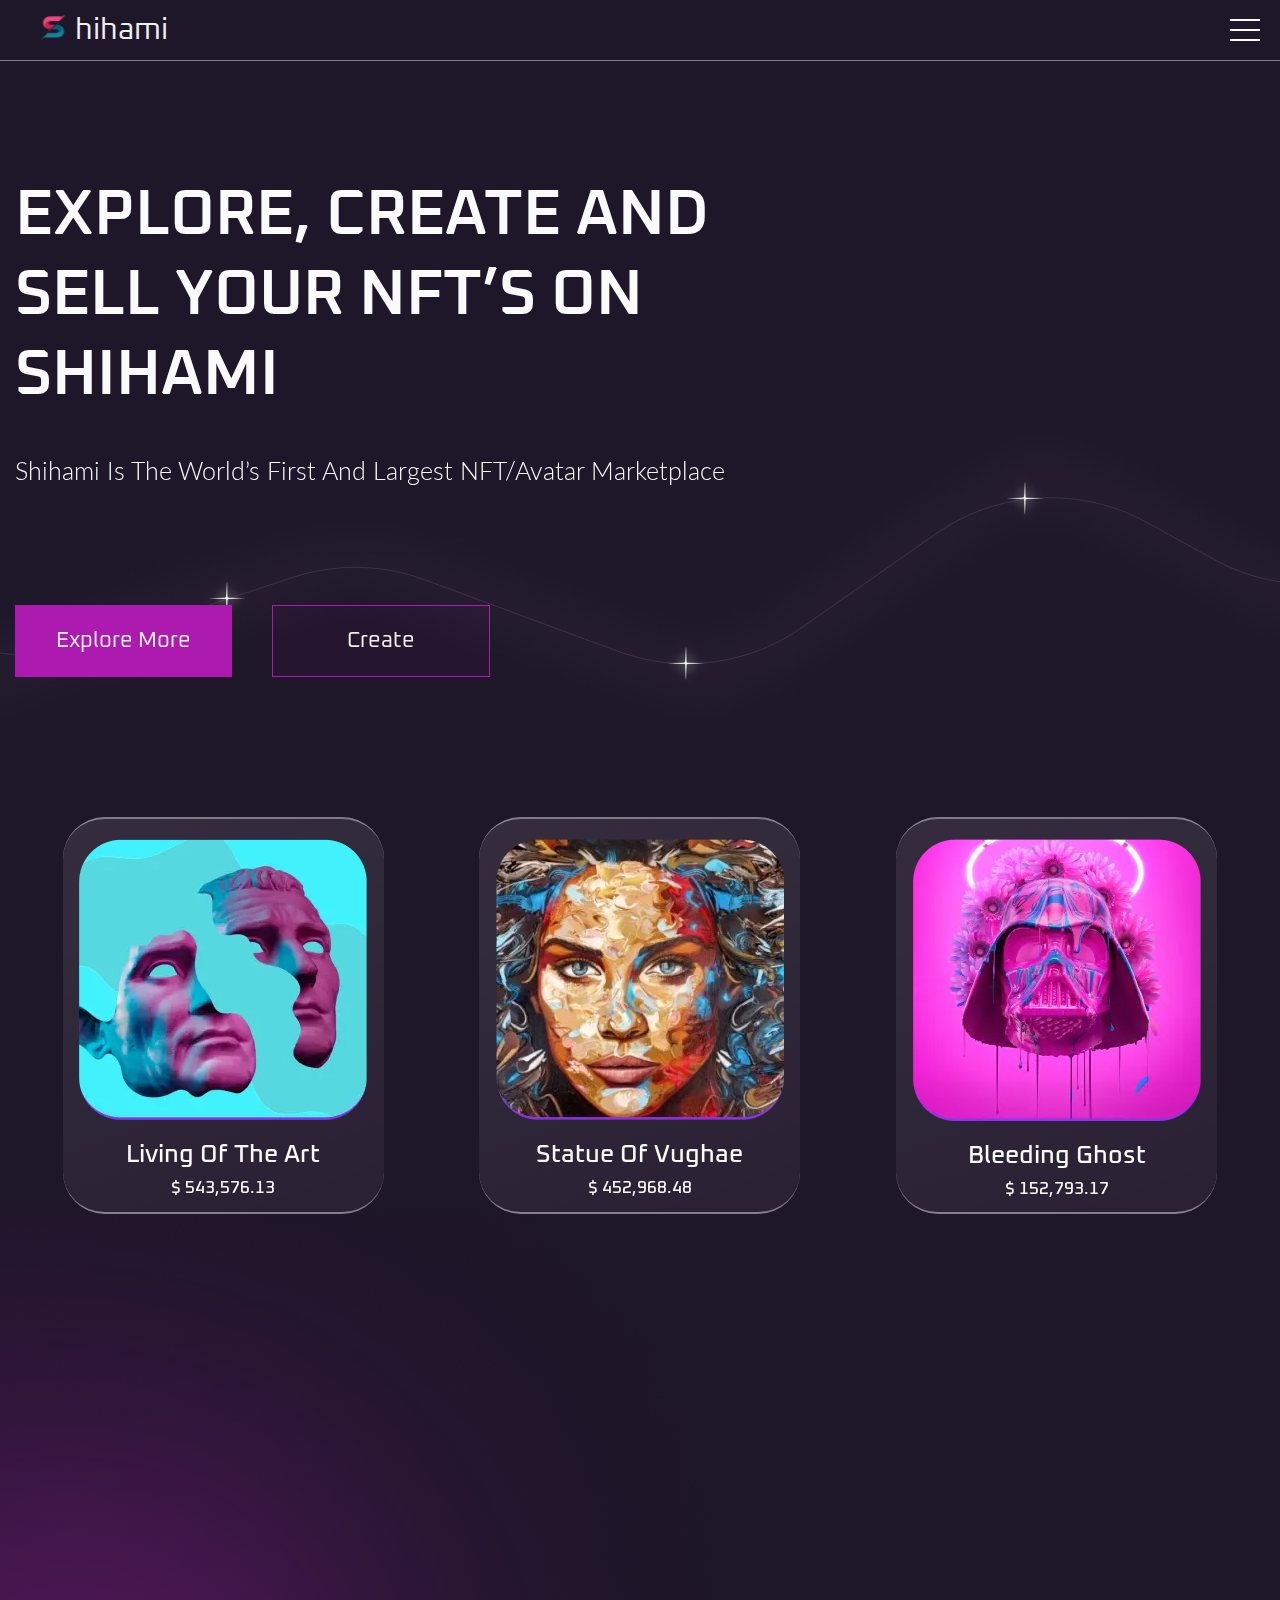
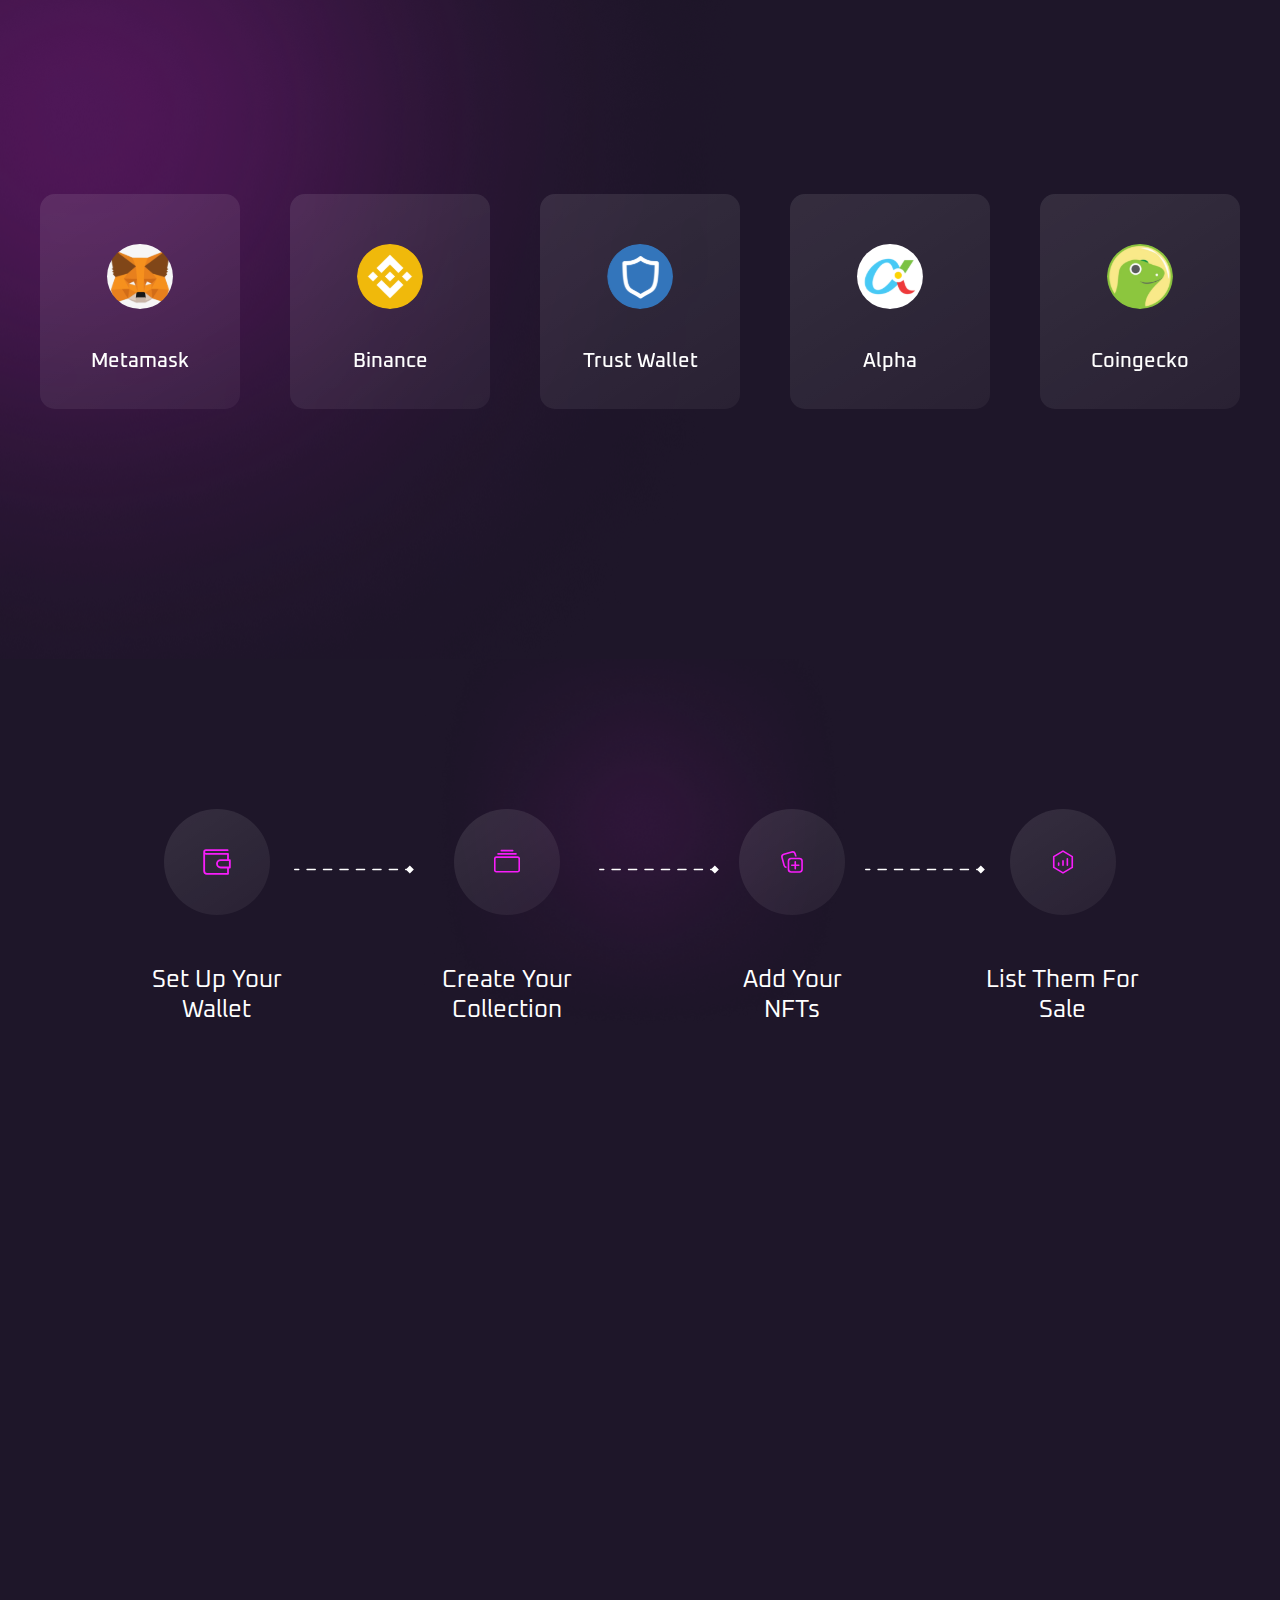
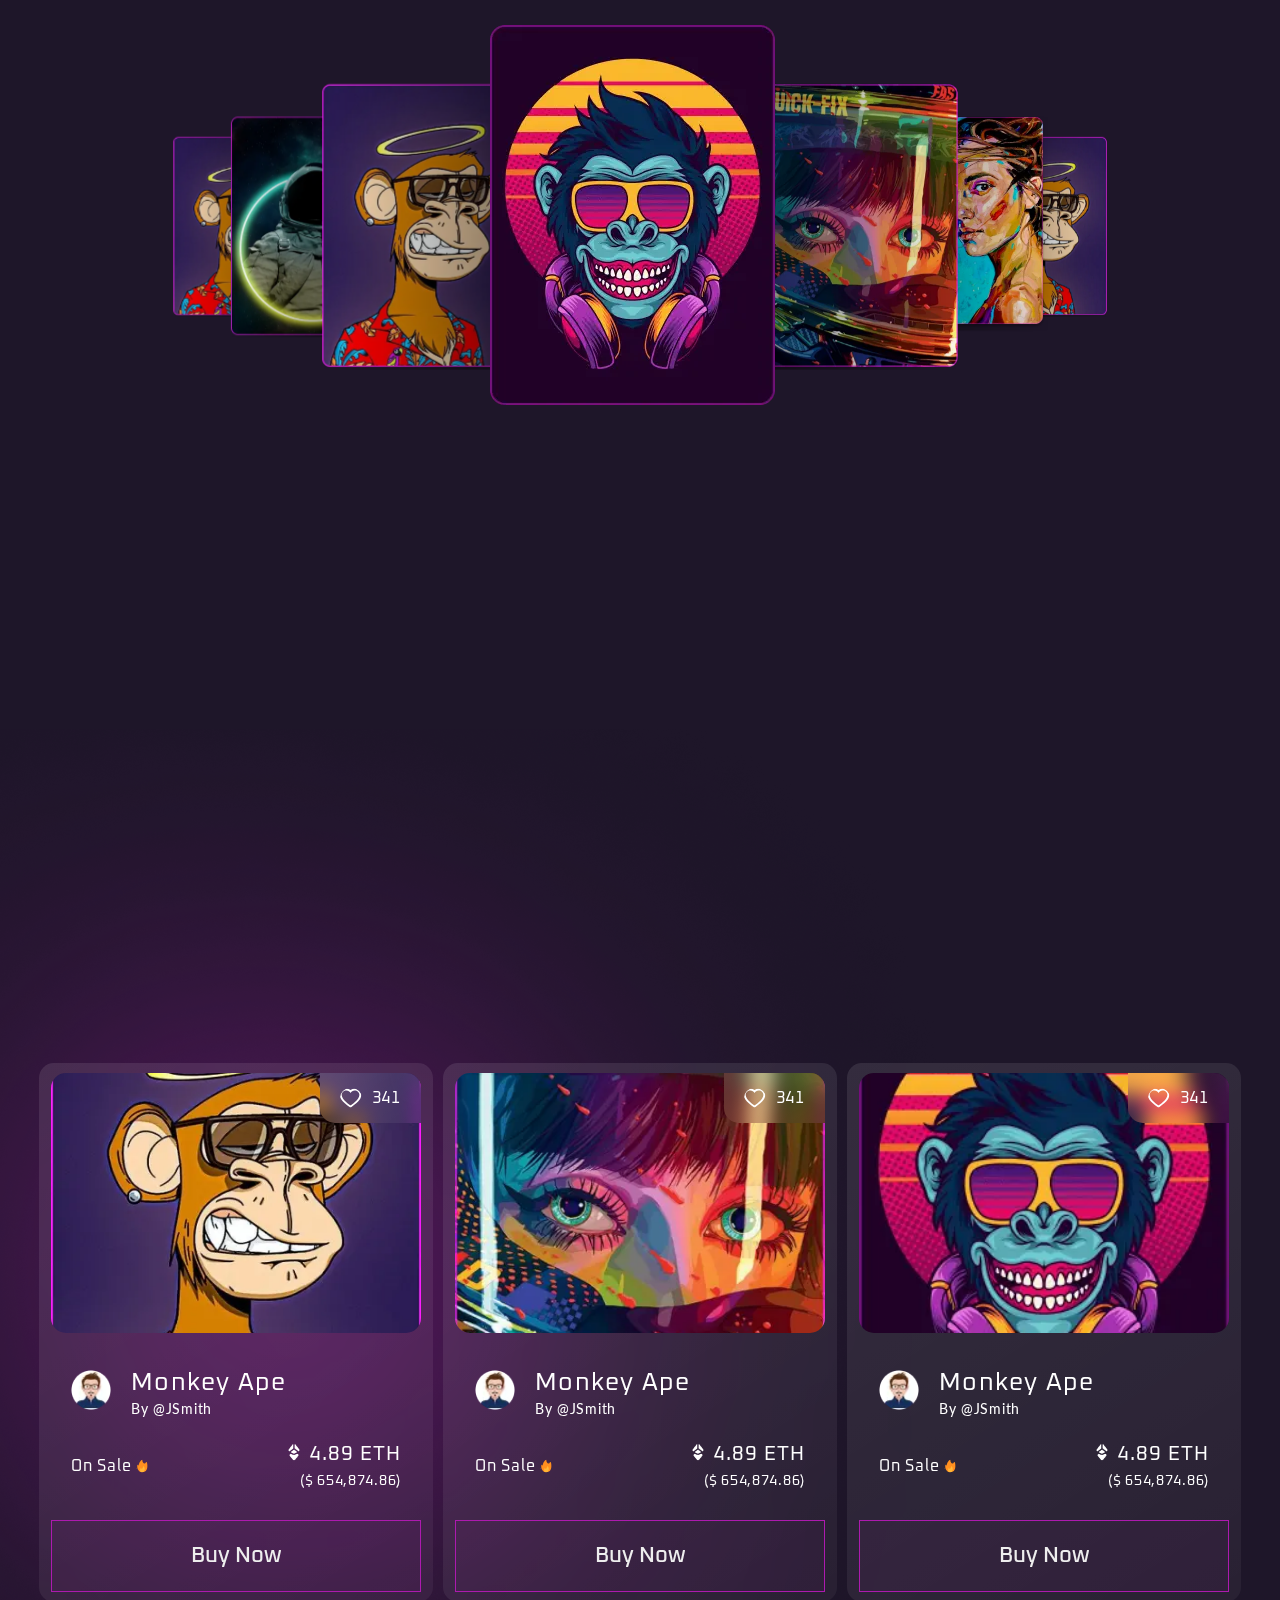
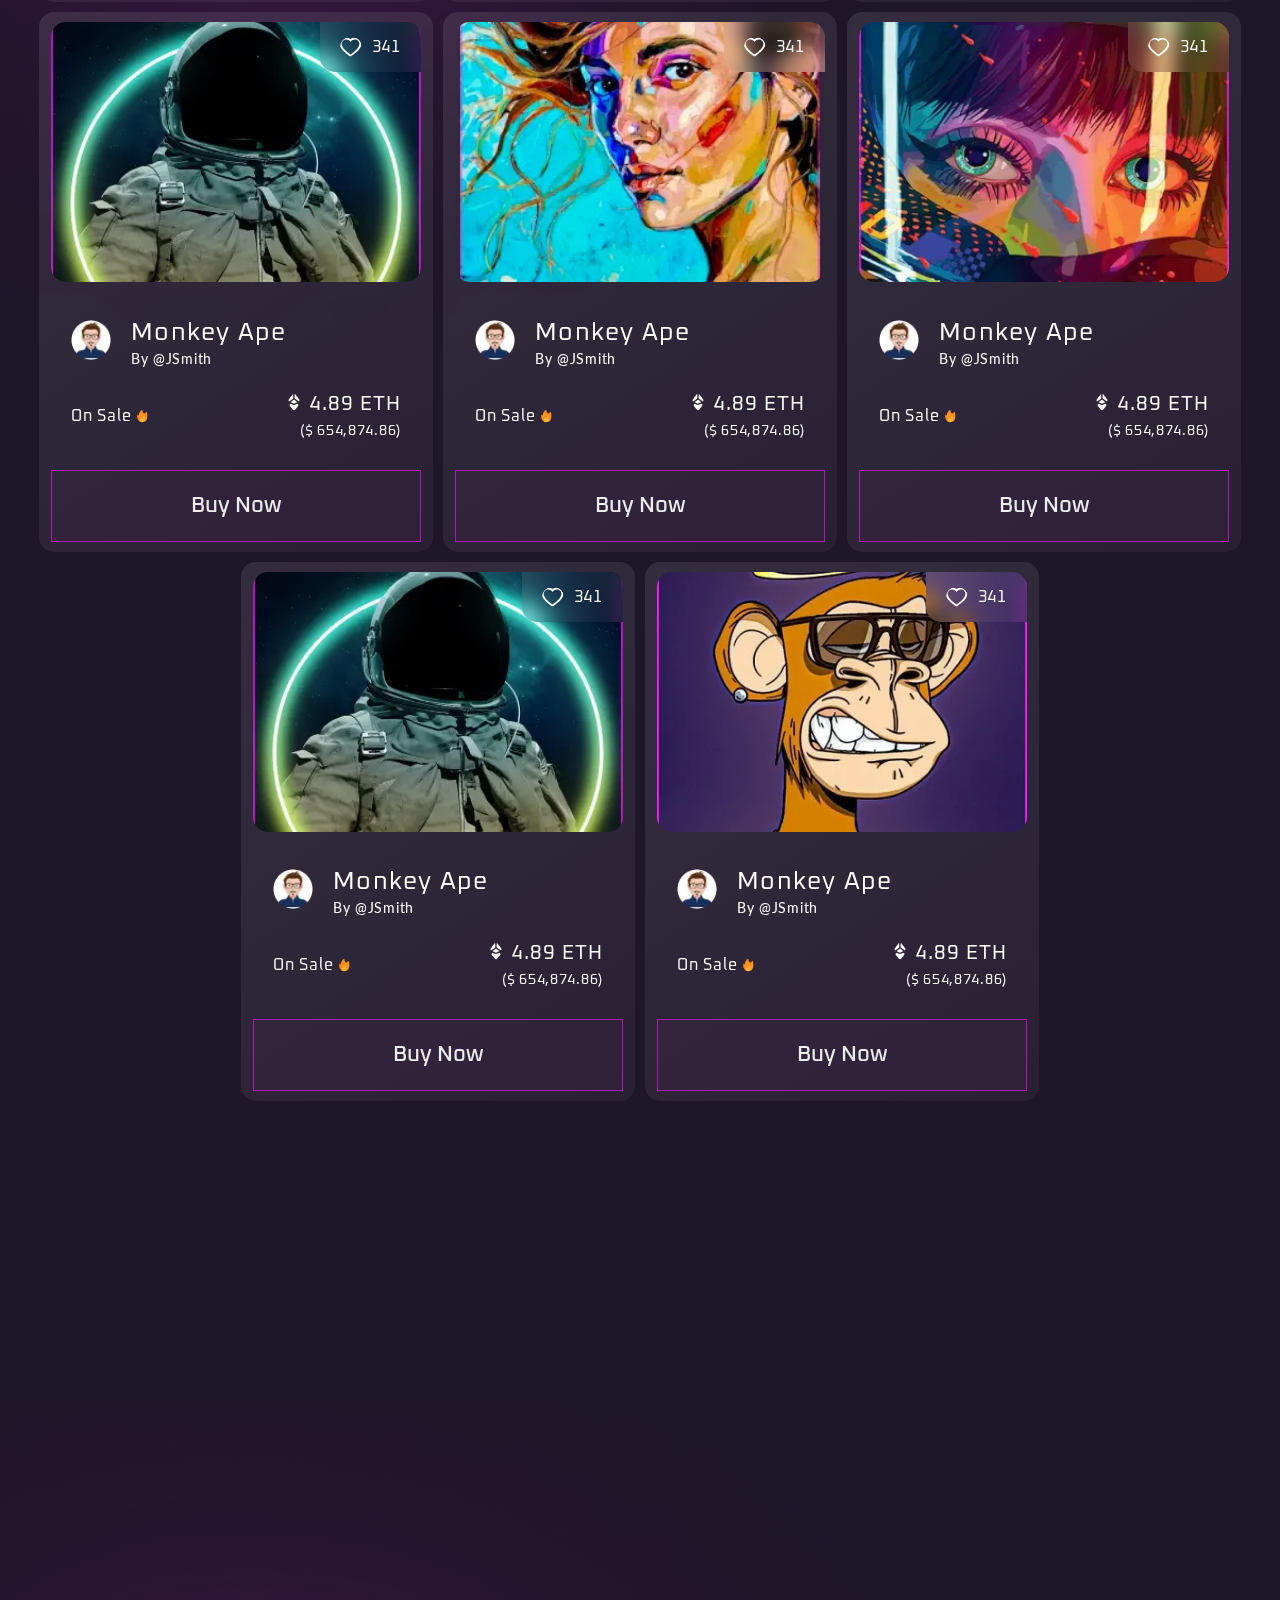
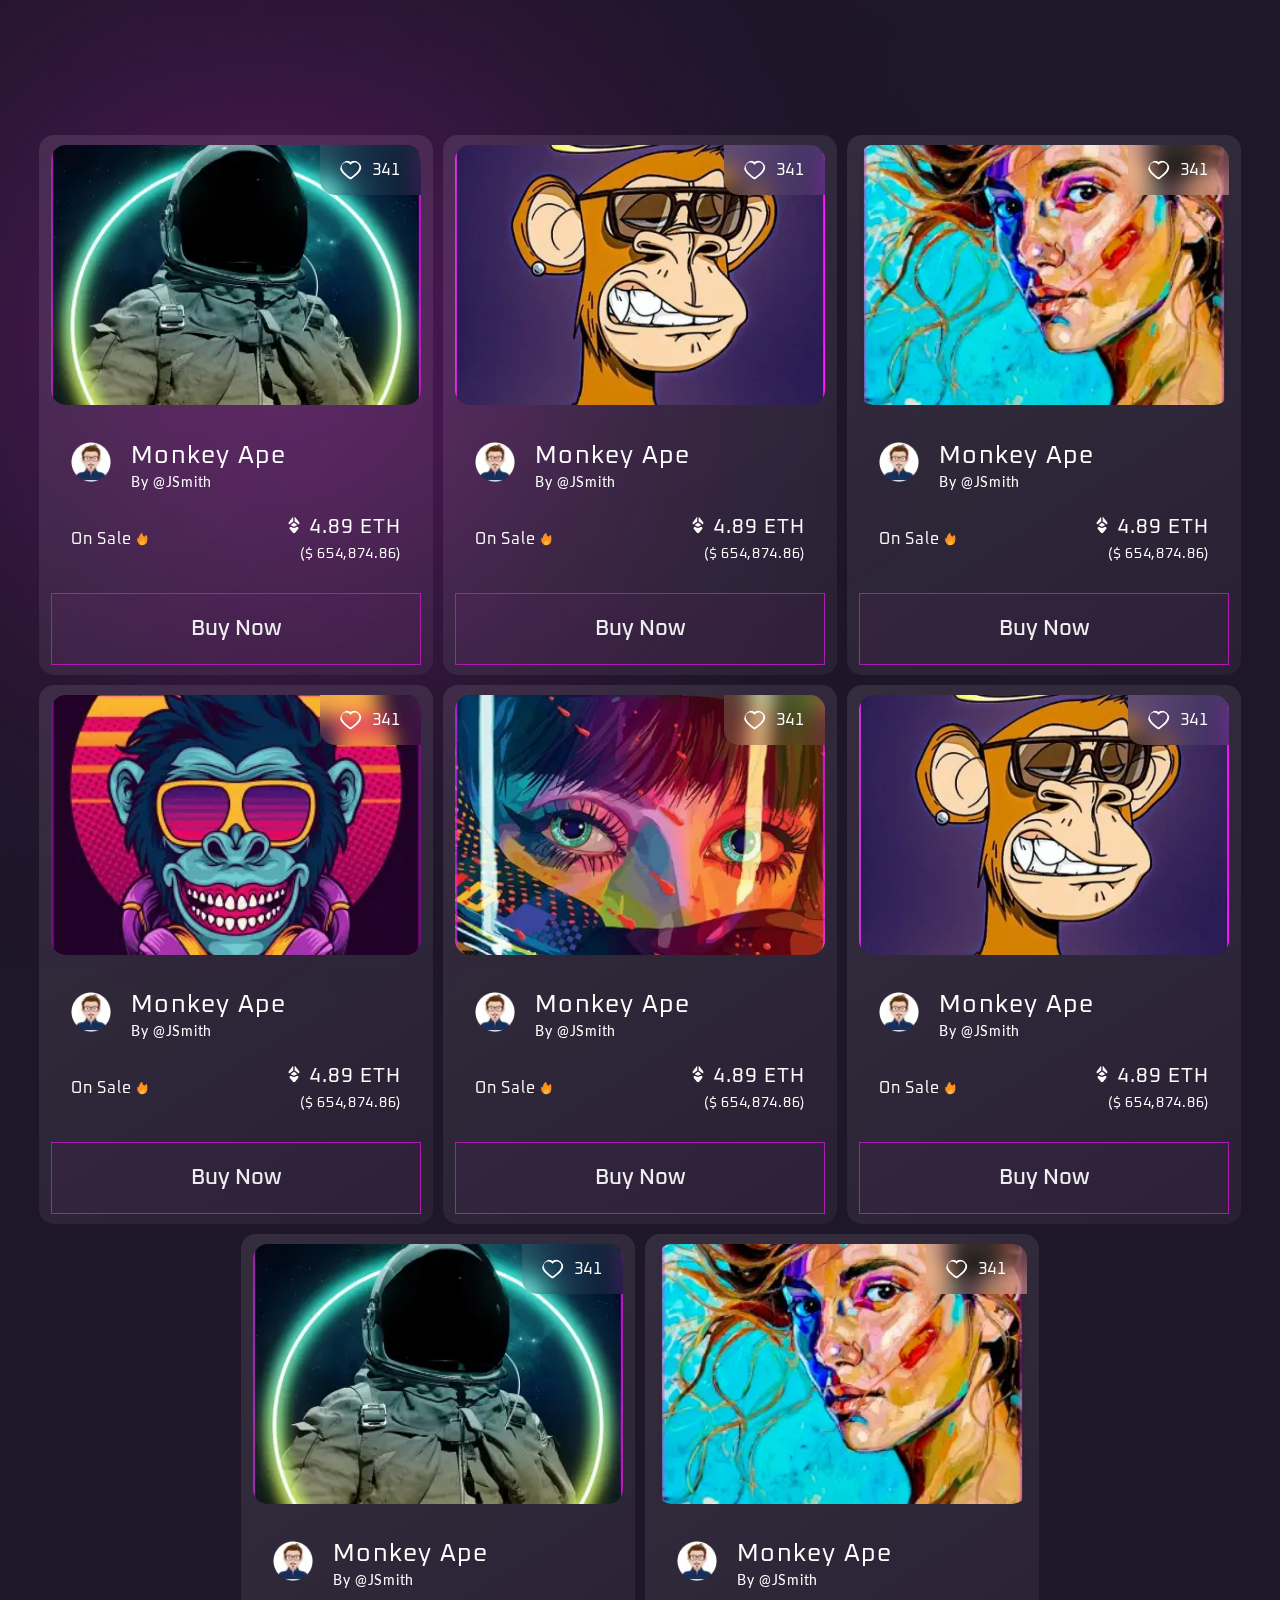
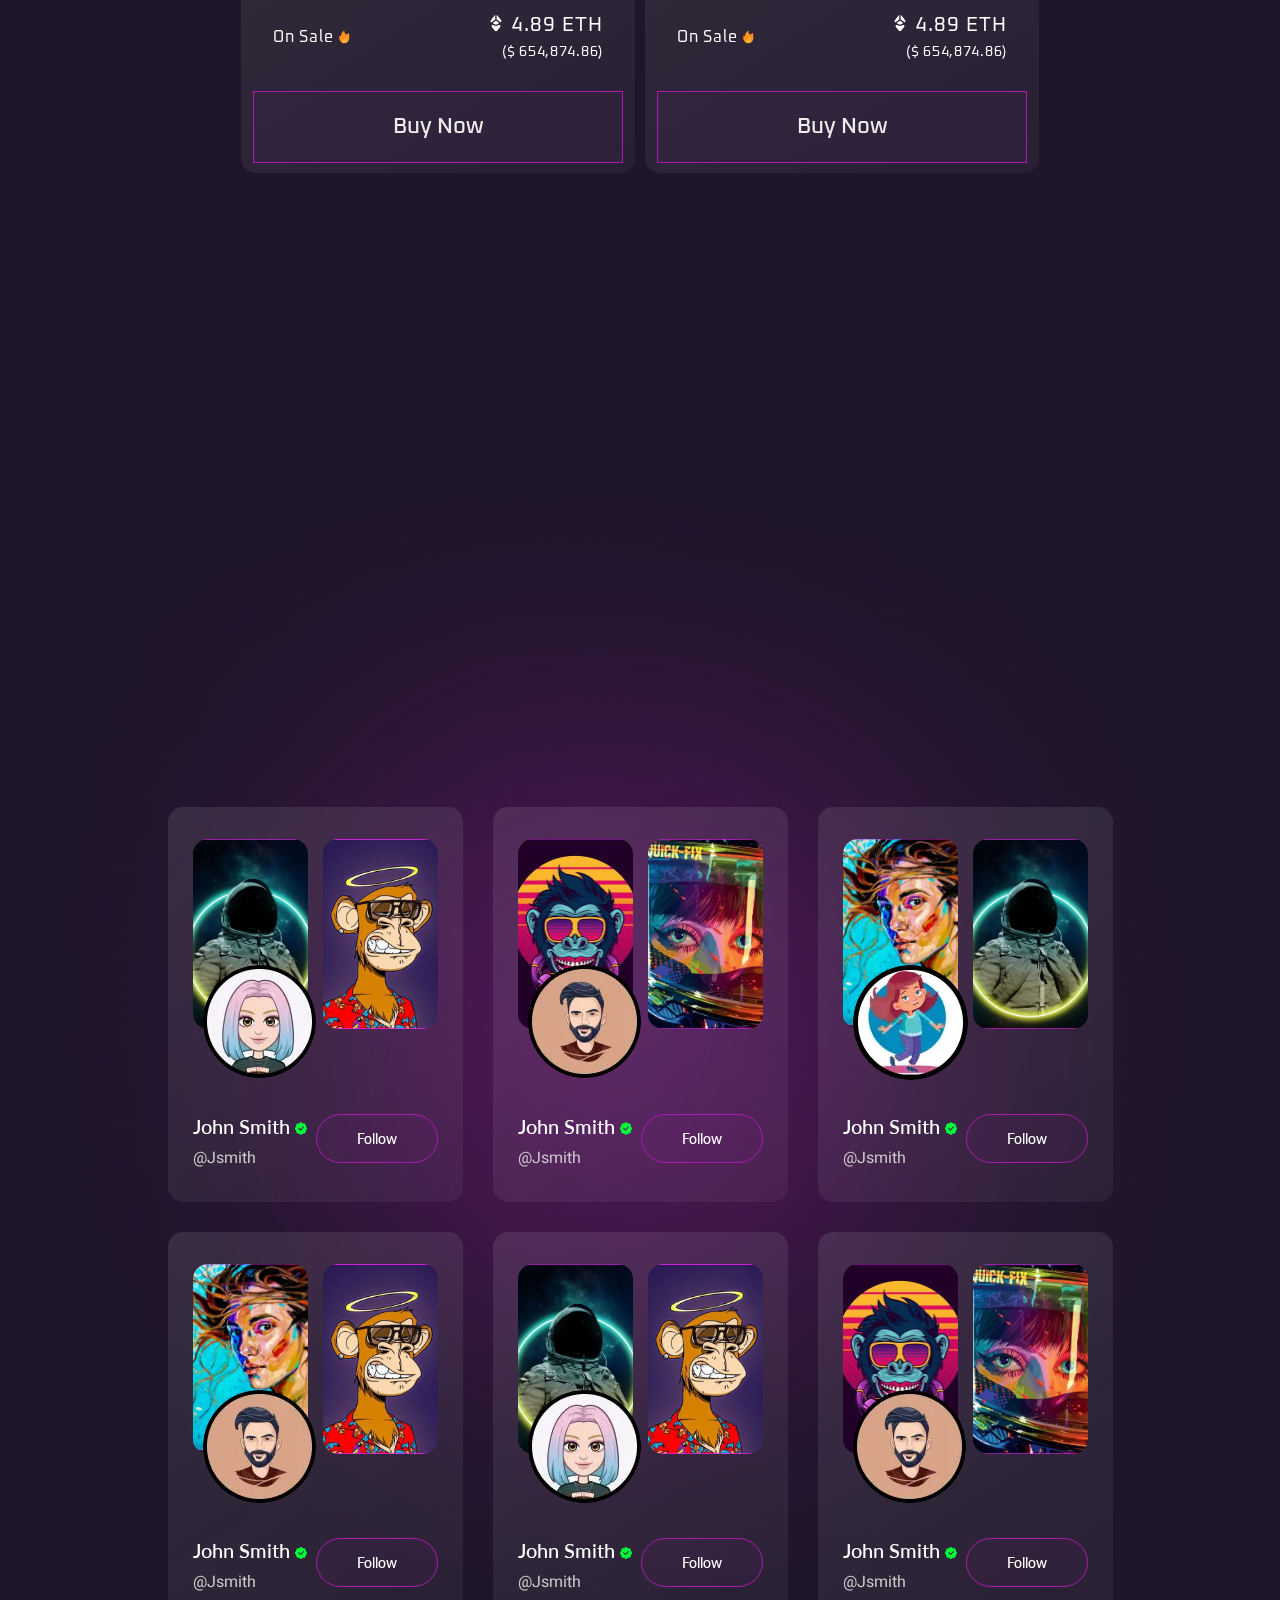
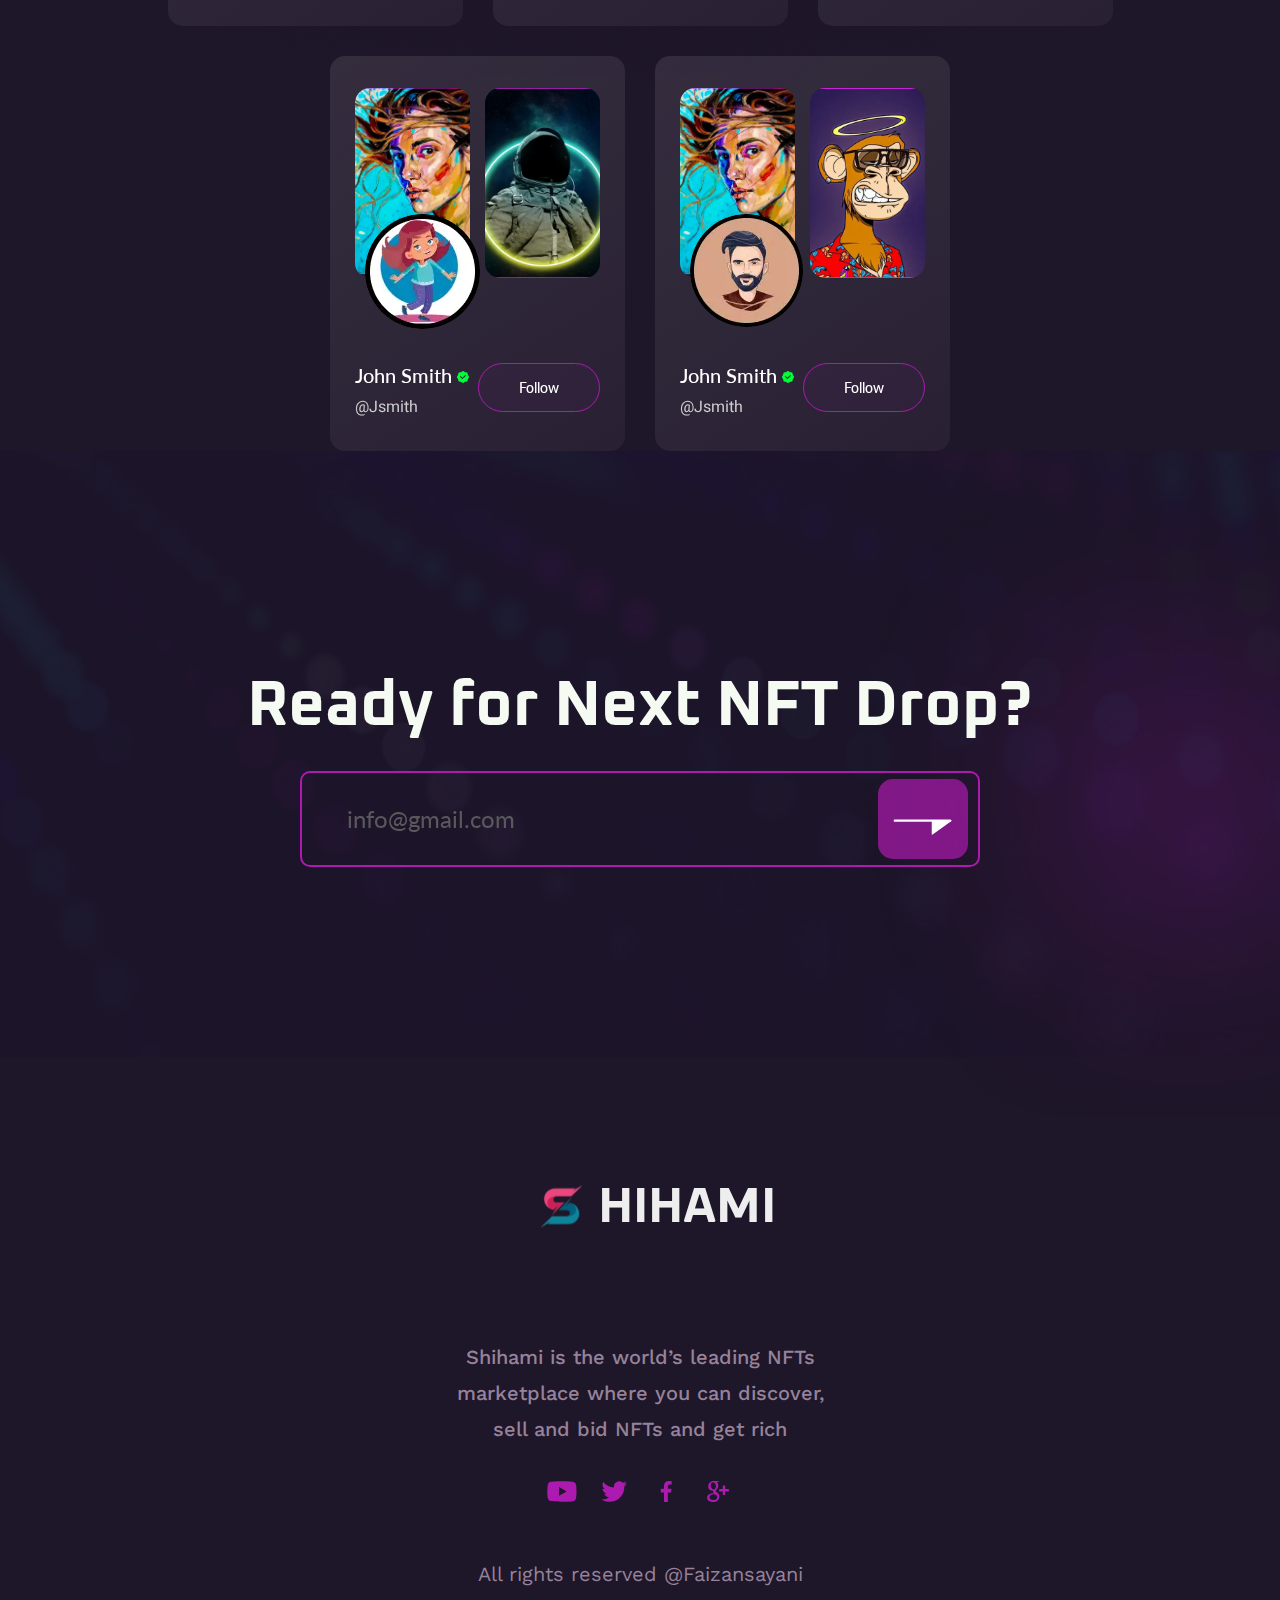
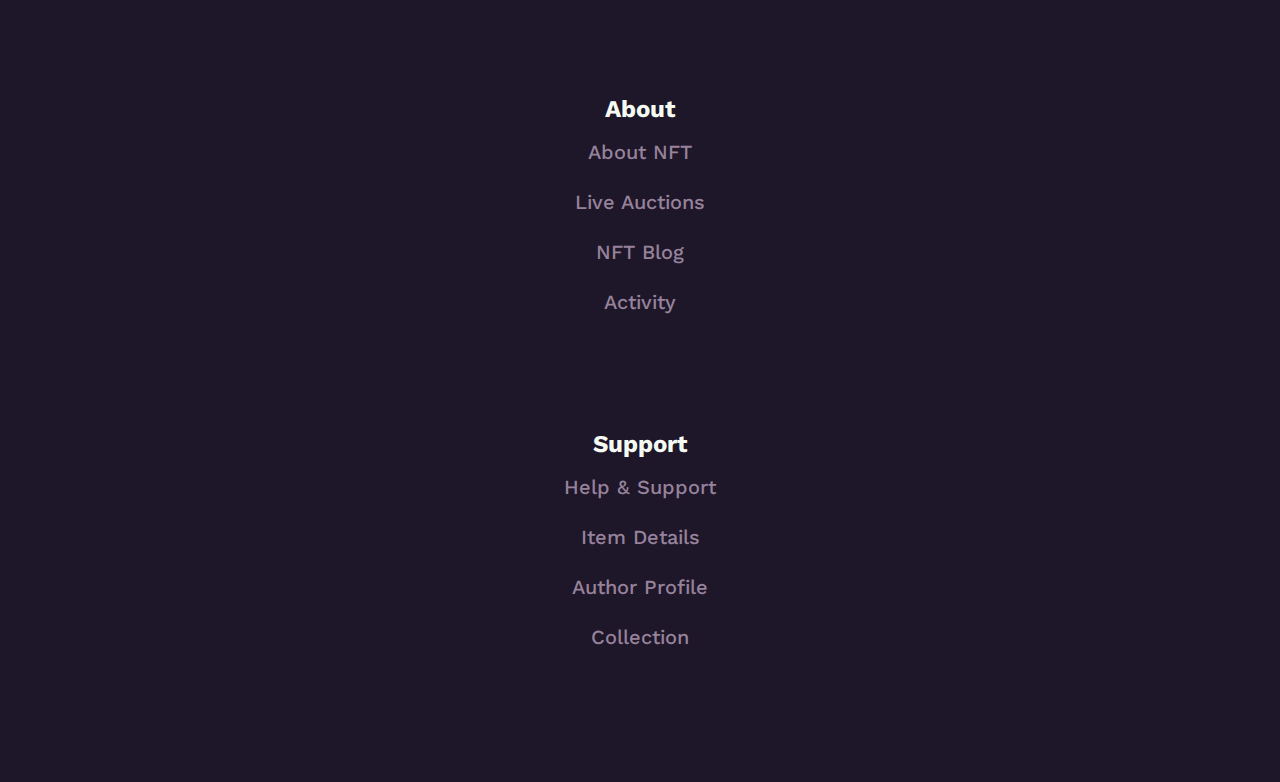
==== commit c40efac3: "Add files via upload" ====
--- a/index.html
+++ b/index.html
@@ -5,12 +5,12 @@
 	<meta charset="UTF-8">
 	<meta http-equiv="X-UA-Compatible" content="IE=edge">
 	<meta name="viewport" content="width=device-width, initial-scale=1.0">
-	<link rel="stylesheet" href="https://cdn.jsdelivr.net/npm/swiper@9/swiper-bundle.min.css" />
-	<link rel="stylesheet" href="css/style.min.css">
+	<link rel="stylesheet" href="https://cdn.jsdelivr.net/npm/swiper@9/swiper-bundle.min.css?_v=20230610140555" />
+	<link rel="stylesheet" href="css/style.min.css?_v=20230610140555">
 	<link rel="preconnect" href="https://fonts.googleapis.com">
 	<link rel="preconnect" href="https://fonts.gstatic.com" crossorigin>
 	<link
-		href="https://fonts.googleapis.com/css2?family=Heebo&family=Lato:wght@300;400&family=Oxanium:wght@400;500;600;700&family=Work+Sans:wght@400;500;600;700&display=swap"
+		href="https://fonts.googleapis.com/css2?family=Heebo&family=Lato:wght@300;400&family=Oxanium:wght@400;500;600;700&family=Work+Sans:wght@400;500;600;700&display=swap&_v=20230610140555"
 		rel="stylesheet">
 
 
@@ -25,7 +25,7 @@
 
 			<div class="desktop">
 				<div class="logo" data-aos="fade-down"  data-aos-duration="1000">
-					<a href=""><img src="img/icons/icons.svg#logo" alt=""></a>
+					<a href=""><img src="/img/icons/icons.svg#logo" alt=""></a>
 					<a href="">
 						<p>hihami</p>
 					</a>
@@ -123,7 +123,7 @@
 				<div class="cards">
 					<div class="card">
 						<div class="top">
-							<img src="img/first_nft.webp" alt="">
+							<picture><source srcset="/img/first_nft.webp" type="image/webp"><img src="/img/first_nft.webp" alt=""></picture>
 						</div>
 						<div class="bottom">
 							<p>Living of the art</p>
@@ -133,7 +133,7 @@
 
 					<div class="card">
 						<div class="top">
-							<img src="img/second_nft.webp" alt="">
+							<picture><source srcset="/img/second_nft.webp" type="image/webp"><img src="/img/second_nft.webp" alt=""></picture>
 						</div>
 						<div class="bottom">
 							<p>Statue of vughae</p>
@@ -143,7 +143,7 @@
 
 					<div class="card">
 						<div class="top">
-							<img src="img/third_nft.webp" alt="">
+							<picture><source srcset="/img/third_nft.webp" type="image/webp"><img src="/img/third_nft.webp" alt=""></picture>
 						</div>
 						<div class="bottom">
 							<p>bleeding ghost</p>
@@ -176,7 +176,7 @@
 			<div class="wallet-cards">
 				<div class="card">
 					<div class="img">
-						<img src="/img/icons/icons.svg#metamask" alt="">
+						<img src="img/icons/icons.svg#metamask" alt="">
 					</div>
 
 					<div class="text">
@@ -186,7 +186,7 @@
 
 				<div class="card">
 					<div class="img">
-						<img src="/img/icons/icons.svg#binance" alt="">
+						<img src="img/icons/icons.svg#binance" alt="">
 					</div>
 
 					<div class="text">
@@ -196,7 +196,7 @@
 
 				<div class="card">
 					<div class="img">
-						<img src="/img/icons/icons.svg#twt" alt="">
+						<img src="img/icons/icons.svg#twt" alt="">
 					</div>
 
 					<div class="text">
@@ -206,7 +206,7 @@
 
 				<div class="card">
 					<div class="img">
-						<img src="/img/icons/icons.svg#alpha" alt="">
+						<img src="img/icons/icons.svg#alpha" alt="">
 					</div>
 
 					<div class="text">
@@ -216,7 +216,7 @@
 
 				<div class="card">
 					<div class="img">
-						<img src="/img/icons/icons.svg#coingecko" alt="">
+						<img src="img/icons/icons.svg#coingecko" alt="">
 					</div>
 
 					<div class="text">
@@ -237,7 +237,7 @@
 			<div class="steps">
 				<div class="step">
 					<div class="img">
-						<img src="/img/icons/icons.svg#wallet_icon" alt="">
+						<img src="img/icons/icons.svg#wallet_icon" alt="">
 					</div>
 
 					<div class="text">
@@ -248,12 +248,12 @@
 				</div>
 
 				<div class="dash">
-					<img src="/img/icons/icons.svg#dash" alt="">
+					<img src="img/icons/icons.svg#dash" alt="">
 				</div>
 
 				<div class="step">
 					<div class="img">
-						<img src="/img/icons/icons.svg#collection_icon" alt="">
+						<img src="img/icons/icons.svg#collection_icon" alt="">
 					</div>
 
 					<div class="text">
@@ -264,12 +264,12 @@
 				</div>
 
 				<div class="dash">
-					<img src="/img/icons/icons.svg#dash" alt="">
+					<img src="img/icons/icons.svg#dash" alt="">
 				</div>
 
 				<div class="step">
 					<div class="img">
-						<img src="/img/icons/icons.svg#nft_icon" alt="">
+						<img src="img/icons/icons.svg#nft_icon" alt="">
 					</div>
 
 					<div class="text">
@@ -280,12 +280,12 @@
 				</div>
 
 				<div class="dash">
-					<img src="/img/icons/icons.svg#dash" alt="">
+					<img src="img/icons/icons.svg#dash" alt="">
 				</div>
 
 				<div class="step">
 					<div class="img">
-						<img src="/img/icons/icons.svg#list_icon" alt="">
+						<img src="img/icons/icons.svg#list_icon" alt="">
 					</div>
 
 					<div class="text">
@@ -313,13 +313,13 @@
 
 			<div class="swiper-container">
 				<div class="swiper-wrapper">
-					<div class="swiper-slide"><img src="/img/4_nft.webp" alt=""></div>
-					<div class="swiper-slide"><img src="/img/7_nft.webp" alt=""></div>
-					<div class="swiper-slide"><img src="/img/4_nft.webp" alt=""></div>
-					<div class="swiper-slide"><img src="/img/6_nft.webp" alt=""></div>
-					<div class="swiper-slide"><img src="/img/5_nft.webp" alt=""></div>
-					<div class="swiper-slide"><img src="/img/8_nft.webp" alt=""></div>
-					<div class="swiper-slide"><img src="/img/4_nft.webp" alt=""></div>
+					<div class="swiper-slide"><picture><source srcset="img/4_nft.webp" type="image/webp"><img src="img/4_nft.webp" alt=""></picture></div>
+					<div class="swiper-slide"><picture><source srcset="img/7_nft.webp" type="image/webp"><img src="img/7_nft.webp" alt=""></picture></div>
+					<div class="swiper-slide"><picture><source srcset="img/4_nft.webp" type="image/webp"><img src="img/4_nft.webp" alt=""></picture></div>
+					<div class="swiper-slide"><picture><source srcset="img/6_nft.webp" type="image/webp"><img src="img/6_nft.webp" alt=""></picture></div>
+					<div class="swiper-slide"><picture><source srcset="img/5_nft.webp" type="image/webp"><img src="img/5_nft.webp" alt=""></picture></div>
+					<div class="swiper-slide"><picture><source srcset="img/8_nft.webp" type="image/webp"><img src="img/8_nft.webp" alt=""></picture></div>
+					<div class="swiper-slide"><picture><source srcset="img/4_nft.webp" type="image/webp"><img src="img/4_nft.webp" alt=""></picture></div>
 
 				</div>
 				<!-- Add Pagination -->
@@ -329,13 +329,13 @@
 			<div class="swiper">
 				<div class="swiper-container2">
 					<div class="swiper-wrapper">
-						<div class="swiper-slide"><img src="/img/4_nft.webp" alt=""></div>
-						<div class="swiper-slide"><img src="/img/7_nft.webp" alt=""></div>
-						<div class="swiper-slide"><img src="/img/4_nft.webp" alt=""></div>
-						<div class="swiper-slide"><img src="/img/6_nft.webp" alt=""></div>
-						<div class="swiper-slide"><img src="/img/5_nft.webp" alt=""></div>
-						<div class="swiper-slide"><img src="/img/8_nft.webp" alt=""></div>
-						<div class="swiper-slide"><img src="/img/4_nft.webp" alt=""></div>
+						<div class="swiper-slide"><picture><source srcset="img/4_nft.webp" type="image/webp"><img src="img/4_nft.webp" alt=""></picture></div>
+						<div class="swiper-slide"><picture><source srcset="img/7_nft.webp" type="image/webp"><img src="img/7_nft.webp" alt=""></picture></div>
+						<div class="swiper-slide"><picture><source srcset="img/4_nft.webp" type="image/webp"><img src="img/4_nft.webp" alt=""></picture></div>
+						<div class="swiper-slide"><picture><source srcset="img/6_nft.webp" type="image/webp"><img src="img/6_nft.webp" alt=""></picture></div>
+						<div class="swiper-slide"><picture><source srcset="img/5_nft.webp" type="image/webp"><img src="img/5_nft.webp" alt=""></picture></div>
+						<div class="swiper-slide"><picture><source srcset="img/8_nft.webp" type="image/webp"><img src="img/8_nft.webp" alt=""></picture></div>
+						<div class="swiper-slide"><picture><source srcset="img/4_nft.webp" type="image/webp"><img src="img/4_nft.webp" alt=""></picture></div>
 
 
 
@@ -386,10 +386,10 @@
 					<div class="card-nft">
 						<div class="top">
 							<div class="nft">
-								<img src="/img/4_nft.webp" alt="">
+								<picture><source srcset="img/4_nft.webp" type="image/webp"><img src="img/4_nft.webp" alt=""></picture>
 
 								<div class="likes">
-									<img src="/img/icons/icons.svg#heart" alt="">
+									<img src="img/icons/icons.svg#heart" alt="">
 									<p>341</p>
 								</div>
 							</div>
@@ -398,7 +398,7 @@
 						<div class="center">
 							<div class="center-top">
 								<div class="left">
-									<img src="/img/User Profile.webp" alt="">
+									<img src="img/User Profile.webp" alt="">
 								</div>
 
 								<div class="right">
@@ -419,12 +419,12 @@
 							<div class="center-bottom">
 								<div class="left">
 									<p>On Sale</p>
-									<img src="/img/icons/icons.svg#fire" alt="">
+									<img src="img/icons/icons.svg#fire" alt="">
 								</div>
 
 								<div class="right">
 									<div class="crypto">
-										<img src="/img/ethereum-(eth).png" alt="">
+										<picture><source srcset="img/ethereum-(eth).webp" type="image/webp"><img src="img/ethereum-(eth).png" alt=""></picture>
 
 										<p>4.89 ETH</p>
 									</div>
@@ -449,10 +449,10 @@
 					<div class="card-nft">
 						<div class="top">
 							<div class="nft">
-								<img src="/img/5_nft.webp" alt="">
+								<picture><source srcset="img/5_nft.webp" type="image/webp"><img src="img/5_nft.webp" alt=""></picture>
 
 								<div class="likes">
-									<img src="/img/icons/icons.svg#heart" alt="">
+									<img src="img/icons/icons.svg#heart" alt="">
 									<p>341</p>
 								</div>
 							</div>
@@ -461,7 +461,7 @@
 						<div class="center">
 							<div class="center-top">
 								<div class="left">
-									<img src="/img/User Profile.webp" alt="">
+									<img src="img/User Profile.webp" alt="">
 								</div>
 
 								<div class="right">
@@ -482,12 +482,12 @@
 							<div class="center-bottom">
 								<div class="left">
 									<p>On Sale</p>
-									<img src="/img/icons/icons.svg#fire" alt="">
+									<img src="img/icons/icons.svg#fire" alt="">
 								</div>
 
 								<div class="right">
 									<div class="crypto">
-										<img src="/img/ethereum-(eth).png" alt="">
+										<picture><source srcset="img/ethereum-(eth).webp" type="image/webp"><img src="img/ethereum-(eth).png" alt=""></picture>
 
 										<p>4.89 ETH</p>
 									</div>
@@ -512,10 +512,10 @@
 					<div class="card-nft">
 						<div class="top">
 							<div class="nft">
-								<img src="/img/6_nft.webp" alt="">
+								<picture><source srcset="img/6_nft.webp" type="image/webp"><img src="img/6_nft.webp" alt=""></picture>
 
 								<div class="likes">
-									<img src="/img/icons/icons.svg#heart" alt="">
+									<img src="img/icons/icons.svg#heart" alt="">
 									<p>341</p>
 								</div>
 							</div>
@@ -524,7 +524,7 @@
 						<div class="center">
 							<div class="center-top">
 								<div class="left">
-									<img src="/img/User Profile.webp" alt="">
+									<img src="img/User Profile.webp" alt="">
 								</div>
 
 								<div class="right">
@@ -545,12 +545,12 @@
 							<div class="center-bottom">
 								<div class="left">
 									<p>On Sale</p>
-									<img src="/img/icons/icons.svg#fire" alt="">
+									<img src="img/icons/icons.svg#fire" alt="">
 								</div>
 
 								<div class="right">
 									<div class="crypto">
-										<img src="/img/ethereum-(eth).png" alt="">
+										<picture><source srcset="img/ethereum-(eth).webp" type="image/webp"><img src="img/ethereum-(eth).png" alt=""></picture>
 
 										<p>4.89 ETH</p>
 									</div>
@@ -575,10 +575,10 @@
 					<div class="card-nft">
 						<div class="top">
 							<div class="nft">
-								<img src="/img/7_nft.webp" alt="">
+								<picture><source srcset="img/7_nft.webp" type="image/webp"><img src="img/7_nft.webp" alt=""></picture>
 
 								<div class="likes">
-									<img src="/img/icons/icons.svg#heart" alt="">
+									<img src="img/icons/icons.svg#heart" alt="">
 									<p>341</p>
 								</div>
 							</div>
@@ -588,7 +588,7 @@
 						<div class="center">
 							<div class="center-top">
 								<div class="left">
-									<img src="/img/User Profile.webp" alt="">
+									<img src="img/User Profile.webp" alt="">
 								</div>
 
 								<div class="right">
@@ -609,12 +609,12 @@
 							<div class="center-bottom">
 								<div class="left">
 									<p>On Sale</p>
-									<img src="/img/icons/icons.svg#fire" alt="">
+									<img src="img/icons/icons.svg#fire" alt="">
 								</div>
 
 								<div class="right">
 									<div class="crypto">
-										<img src="/img/ethereum-(eth).png" alt="">
+										<picture><source srcset="img/ethereum-(eth).webp" type="image/webp"><img src="img/ethereum-(eth).png" alt=""></picture>
 
 										<p>4.89 ETH</p>
 									</div>
@@ -639,10 +639,10 @@
 					<div class="card-nft">
 						<div class="top">
 							<div class="nft">
-								<img src="/img/8_nft.webp" alt="">
+								<picture><source srcset="img/8_nft.webp" type="image/webp"><img src="img/8_nft.webp" alt=""></picture>
 
 								<div class="likes">
-									<img src="/img/icons/icons.svg#heart" alt="">
+									<img src="img/icons/icons.svg#heart" alt="">
 									<p>341</p>
 								</div>
 							</div>
@@ -651,7 +651,7 @@
 						<div class="center">
 							<div class="center-top">
 								<div class="left">
-									<img src="/img/User Profile.webp" alt="">
+									<img src="img/User Profile.webp" alt="">
 								</div>
 
 								<div class="right">
@@ -672,12 +672,12 @@
 							<div class="center-bottom">
 								<div class="left">
 									<p>On Sale</p>
-									<img src="/img/icons/icons.svg#fire" alt="">
+									<img src="img/icons/icons.svg#fire" alt="">
 								</div>
 
 								<div class="right">
 									<div class="crypto">
-										<img src="/img/ethereum-(eth).png" alt="">
+										<picture><source srcset="img/ethereum-(eth).webp" type="image/webp"><img src="img/ethereum-(eth).png" alt=""></picture>
 
 										<p>4.89 ETH</p>
 									</div>
@@ -702,10 +702,10 @@
 					<div class="card-nft">
 						<div class="top">
 							<div class="nft">
-								<img src="/img/5_nft.webp" alt="">
+								<picture><source srcset="img/5_nft.webp" type="image/webp"><img src="img/5_nft.webp" alt=""></picture>
 
 								<div class="likes">
-									<img src="/img/icons/icons.svg#heart" alt="">
+									<img src="img/icons/icons.svg#heart" alt="">
 									<p>341</p>
 								</div>
 							</div>
@@ -719,7 +719,7 @@
 						<div class="center">
 							<div class="center-top">
 								<div class="left">
-									<img src="/img/User Profile.webp" alt="">
+									<img src="img/User Profile.webp" alt="">
 								</div>
 
 								<div class="right">
@@ -740,12 +740,12 @@
 							<div class="center-bottom">
 								<div class="left">
 									<p>On Sale</p>
-									<img src="/img/icons/icons.svg#fire" alt="">
+									<img src="img/icons/icons.svg#fire" alt="">
 								</div>
 
 								<div class="right">
 									<div class="crypto">
-										<img src="/img/ethereum-(eth).png" alt="">
+										<picture><source srcset="img/ethereum-(eth).webp" type="image/webp"><img src="img/ethereum-(eth).png" alt=""></picture>
 
 										<p>4.89 ETH</p>
 									</div>
@@ -770,10 +770,10 @@
 					<div class="card-nft">
 						<div class="top">
 							<div class="nft">
-								<img src="/img/7_nft.webp" alt="">
+								<picture><source srcset="img/7_nft.webp" type="image/webp"><img src="img/7_nft.webp" alt=""></picture>
 
 								<div class="likes">
-									<img src="/img/icons/icons.svg#heart" alt="">
+									<img src="img/icons/icons.svg#heart" alt="">
 									<p>341</p>
 								</div>
 							</div>
@@ -782,7 +782,7 @@
 						<div class="center">
 							<div class="center-top">
 								<div class="left">
-									<img src="/img/User Profile.webp" alt="">
+									<img src="img/User Profile.webp" alt="">
 								</div>
 
 								<div class="right">
@@ -803,12 +803,12 @@
 							<div class="center-bottom">
 								<div class="left">
 									<p>On Sale</p>
-									<img src="/img/icons/icons.svg#fire" alt="">
+									<img src="img/icons/icons.svg#fire" alt="">
 								</div>
 
 								<div class="right">
 									<div class="crypto">
-										<img src="/img/ethereum-(eth).png" alt="">
+										<picture><source srcset="img/ethereum-(eth).webp" type="image/webp"><img src="img/ethereum-(eth).png" alt=""></picture>
 
 										<p>4.89 ETH</p>
 									</div>
@@ -833,10 +833,10 @@
 					<div class="card-nft">
 						<div class="top">
 							<div class="nft">
-								<img src="/img/4_nft.webp" alt="">
+								<picture><source srcset="img/4_nft.webp" type="image/webp"><img src="img/4_nft.webp" alt=""></picture>
 
 								<div class="likes">
-									<img src="/img/icons/icons.svg#heart" alt="">
+									<img src="img/icons/icons.svg#heart" alt="">
 									<p>341</p>
 								</div>
 							</div>
@@ -850,7 +850,7 @@
 						<div class="center">
 							<div class="center-top">
 								<div class="left">
-									<img src="/img/User Profile.webp" alt="">
+									<img src="img/User Profile.webp" alt="">
 								</div>
 
 								<div class="right">
@@ -871,12 +871,12 @@
 							<div class="center-bottom">
 								<div class="left">
 									<p>On Sale</p>
-									<img src="/img/icons/icons.svg#fire" alt="">
+									<img src="img/icons/icons.svg#fire" alt="">
 								</div>
 
 								<div class="right">
 									<div class="crypto">
-										<img src="/img/ethereum-(eth).png" alt="">
+										<picture><source srcset="img/ethereum-(eth).webp" type="image/webp"><img src="img/ethereum-(eth).png" alt=""></picture>
 
 										<p>4.89 ETH</p>
 									</div>
@@ -905,7 +905,7 @@
 
 					<div class="wrapper-arrow">
 						<div class="arrow-down">
-							<img src="/img/icons/icons.svg#down_arrow_icon" alt="">
+							<img src="img/icons/icons.svg#down_arrow_icon" alt="">
 						</div>
 					</div>
 
@@ -950,10 +950,10 @@
 					<div class="card-nft">
 						<div class="top">
 							<div class="nft">
-								<img src="/img/7_nft.webp" alt="">
+								<picture><source srcset="img/7_nft.webp" type="image/webp"><img src="img/7_nft.webp" alt=""></picture>
 
 								<div class="likes">
-									<img src="/img/icons/icons.svg#heart" alt="">
+									<img src="img/icons/icons.svg#heart" alt="">
 									<p>341</p>
 								</div>
 							</div>
@@ -962,7 +962,7 @@
 						<div class="center">
 							<div class="center-top">
 								<div class="left">
-									<img src="/img/User Profile.webp" alt="">
+									<img src="img/User Profile.webp" alt="">
 								</div>
 
 								<div class="right">
@@ -983,12 +983,12 @@
 							<div class="center-bottom">
 								<div class="left">
 									<p>On Sale</p>
-									<img src="/img/icons/icons.svg#fire" alt="">
+									<img src="img/icons/icons.svg#fire" alt="">
 								</div>
 
 								<div class="right">
 									<div class="crypto">
-										<img src="/img/ethereum-(eth).png" alt="">
+										<picture><source srcset="img/ethereum-(eth).webp" type="image/webp"><img src="img/ethereum-(eth).png" alt=""></picture>
 
 										<p>4.89 ETH</p>
 									</div>
@@ -1013,10 +1013,10 @@
 					<div class="card-nft">
 						<div class="top">
 							<div class="nft">
-								<img src="/img/4_nft.webp" alt="">
+								<picture><source srcset="img/4_nft.webp" type="image/webp"><img src="img/4_nft.webp" alt=""></picture>
 
 								<div class="likes">
-									<img src="/img/icons/icons.svg#heart" alt="">
+									<img src="img/icons/icons.svg#heart" alt="">
 									<p>341</p>
 								</div>
 							</div>
@@ -1025,7 +1025,7 @@
 						<div class="center">
 							<div class="center-top">
 								<div class="left">
-									<img src="/img/User Profile.webp" alt="">
+									<img src="img/User Profile.webp" alt="">
 								</div>
 
 								<div class="right">
@@ -1046,12 +1046,12 @@
 							<div class="center-bottom">
 								<div class="left">
 									<p>On Sale</p>
-									<img src="/img/icons/icons.svg#fire" alt="">
+									<img src="img/icons/icons.svg#fire" alt="">
 								</div>
 
 								<div class="right">
 									<div class="crypto">
-										<img src="/img/ethereum-(eth).png" alt="">
+										<picture><source srcset="img/ethereum-(eth).webp" type="image/webp"><img src="img/ethereum-(eth).png" alt=""></picture>
 
 										<p>4.89 ETH</p>
 									</div>
@@ -1076,10 +1076,10 @@
 					<div class="card-nft">
 						<div class="top">
 							<div class="nft">
-								<img src="/img/8_nft.webp" alt="">
+								<picture><source srcset="img/8_nft.webp" type="image/webp"><img src="img/8_nft.webp" alt=""></picture>
 
 								<div class="likes">
-									<img src="/img/icons/icons.svg#heart" alt="">
+									<img src="img/icons/icons.svg#heart" alt="">
 									<p>341</p>
 								</div>
 							</div>
@@ -1088,7 +1088,7 @@
 						<div class="center">
 							<div class="center-top">
 								<div class="left">
-									<img src="/img/User Profile.webp" alt="">
+									<img src="img/User Profile.webp" alt="">
 								</div>
 
 								<div class="right">
@@ -1109,12 +1109,12 @@
 							<div class="center-bottom">
 								<div class="left">
 									<p>On Sale</p>
-									<img src="/img/icons/icons.svg#fire" alt="">
+									<img src="img/icons/icons.svg#fire" alt="">
 								</div>
 
 								<div class="right">
 									<div class="crypto">
-										<img src="/img/ethereum-(eth).png" alt="">
+										<picture><source srcset="img/ethereum-(eth).webp" type="image/webp"><img src="img/ethereum-(eth).png" alt=""></picture>
 
 										<p>4.89 ETH</p>
 									</div>
@@ -1139,10 +1139,10 @@
 					<div class="card-nft">
 						<div class="top">
 							<div class="nft">
-								<img src="/img/6_nft.webp" alt="">
+								<picture><source srcset="img/6_nft.webp" type="image/webp"><img src="img/6_nft.webp" alt=""></picture>
 
 								<div class="likes">
-									<img src="/img/icons/icons.svg#heart" alt="">
+									<img src="img/icons/icons.svg#heart" alt="">
 									<p>341</p>
 								</div>
 							</div>
@@ -1152,7 +1152,7 @@
 						<div class="center">
 							<div class="center-top">
 								<div class="left">
-									<img src="/img/User Profile.webp" alt="">
+									<img src="img/User Profile.webp" alt="">
 								</div>
 
 								<div class="right">
@@ -1173,12 +1173,12 @@
 							<div class="center-bottom">
 								<div class="left">
 									<p>On Sale</p>
-									<img src="/img/icons/icons.svg#fire" alt="">
+									<img src="img/icons/icons.svg#fire" alt="">
 								</div>
 
 								<div class="right">
 									<div class="crypto">
-										<img src="/img/ethereum-(eth).png" alt="">
+										<picture><source srcset="img/ethereum-(eth).webp" type="image/webp"><img src="img/ethereum-(eth).png" alt=""></picture>
 
 										<p>4.89 ETH</p>
 									</div>
@@ -1203,10 +1203,10 @@
 					<div class="card-nft">
 						<div class="top">
 							<div class="nft">
-								<img src="/img/5_nft.webp" alt="">
+								<picture><source srcset="img/5_nft.webp" type="image/webp"><img src="img/5_nft.webp" alt=""></picture>
 
 								<div class="likes">
-									<img src="/img/icons/icons.svg#heart" alt="">
+									<img src="img/icons/icons.svg#heart" alt="">
 									<p>341</p>
 								</div>
 							</div>
@@ -1215,7 +1215,7 @@
 						<div class="center">
 							<div class="center-top">
 								<div class="left">
-									<img src="/img/User Profile.webp" alt="">
+									<img src="img/User Profile.webp" alt="">
 								</div>
 
 								<div class="right">
@@ -1236,12 +1236,12 @@
 							<div class="center-bottom">
 								<div class="left">
 									<p>On Sale</p>
-									<img src="/img/icons/icons.svg#fire" alt="">
+									<img src="img/icons/icons.svg#fire" alt="">
 								</div>
 
 								<div class="right">
 									<div class="crypto">
-										<img src="/img/ethereum-(eth).png" alt="">
+										<picture><source srcset="img/ethereum-(eth).webp" type="image/webp"><img src="img/ethereum-(eth).png" alt=""></picture>
 
 										<p>4.89 ETH</p>
 									</div>
@@ -1266,10 +1266,10 @@
 					<div class="card-nft">
 						<div class="top">
 							<div class="nft">
-								<img src="/img/4_nft.webp" alt="">
+								<picture><source srcset="img/4_nft.webp" type="image/webp"><img src="img/4_nft.webp" alt=""></picture>
 
 								<div class="likes">
-									<img src="/img/icons/icons.svg#heart" alt="">
+									<img src="img/icons/icons.svg#heart" alt="">
 									<p>341</p>
 								</div>
 							</div>
@@ -1283,7 +1283,7 @@
 						<div class="center">
 							<div class="center-top">
 								<div class="left">
-									<img src="/img/User Profile.webp" alt="">
+									<img src="img/User Profile.webp" alt="">
 								</div>
 
 								<div class="right">
@@ -1304,12 +1304,12 @@
 							<div class="center-bottom">
 								<div class="left">
 									<p>On Sale</p>
-									<img src="/img/icons/icons.svg#fire" alt="">
+									<img src="img/icons/icons.svg#fire" alt="">
 								</div>
 
 								<div class="right">
 									<div class="crypto">
-										<img src="/img/ethereum-(eth).png" alt="">
+										<picture><source srcset="img/ethereum-(eth).webp" type="image/webp"><img src="img/ethereum-(eth).png" alt=""></picture>
 
 										<p>4.89 ETH</p>
 									</div>
@@ -1334,10 +1334,10 @@
 					<div class="card-nft">
 						<div class="top">
 							<div class="nft">
-								<img src="/img/7_nft.webp" alt="">
+								<picture><source srcset="img/7_nft.webp" type="image/webp"><img src="img/7_nft.webp" alt=""></picture>
 
 								<div class="likes">
-									<img src="/img/icons/icons.svg#heart" alt="">
+									<img src="img/icons/icons.svg#heart" alt="">
 									<p>341</p>
 								</div>
 							</div>
@@ -1346,7 +1346,7 @@
 						<div class="center">
 							<div class="center-top">
 								<div class="left">
-									<img src="/img/User Profile.webp" alt="">
+									<img src="img/User Profile.webp" alt="">
 								</div>
 
 								<div class="right">
@@ -1367,12 +1367,12 @@
 							<div class="center-bottom">
 								<div class="left">
 									<p>On Sale</p>
-									<img src="/img/icons/icons.svg#fire" alt="">
+									<img src="img/icons/icons.svg#fire" alt="">
 								</div>
 
 								<div class="right">
 									<div class="crypto">
-										<img src="/img/ethereum-(eth).png" alt="">
+										<picture><source srcset="img/ethereum-(eth).webp" type="image/webp"><img src="img/ethereum-(eth).png" alt=""></picture>
 
 										<p>4.89 ETH</p>
 									</div>
@@ -1397,10 +1397,10 @@
 					<div class="card-nft">
 						<div class="top">
 							<div class="nft">
-								<img src="/img/8_nft.webp" alt="">
+								<picture><source srcset="img/8_nft.webp" type="image/webp"><img src="img/8_nft.webp" alt=""></picture>
 
 								<div class="likes">
-									<img src="/img/icons/icons.svg#heart" alt="">
+									<img src="img/icons/icons.svg#heart" alt="">
 									<p>341</p>
 								</div>
 							</div>
@@ -1414,7 +1414,7 @@
 						<div class="center">
 							<div class="center-top">
 								<div class="left">
-									<img src="/img/User Profile.webp" alt="">
+									<img src="img/User Profile.webp" alt="">
 								</div>
 
 								<div class="right">
@@ -1435,12 +1435,12 @@
 							<div class="center-bottom">
 								<div class="left">
 									<p>On Sale</p>
-									<img src="/img/icons/icons.svg#fire" alt="">
+									<img src="img/icons/icons.svg#fire" alt="">
 								</div>
 
 								<div class="right">
 									<div class="crypto">
-										<img src="/img/ethereum-(eth).png" alt="">
+										<picture><source srcset="img/ethereum-(eth).webp" type="image/webp"><img src="img/ethereum-(eth).png" alt=""></picture>
 
 										<p>4.89 ETH</p>
 									</div>
@@ -1469,7 +1469,7 @@
 
 					<div class="wrapper-arrow">
 						<div class="arrow-down">
-							<img src="/img/icons/icons.svg#down_arrow_icon" alt="">
+							<img src="img/icons/icons.svg#down_arrow_icon" alt="">
 						</div>
 					</div>
 
@@ -1517,13 +1517,13 @@
 					<div class="card-nft">
 						<div class="top">
 							<div class="nft_last">
-								<img src="/img/7_nft.webp" alt="">
-
-								<img src="/img/4_nft.webp" alt="">
+								<picture><source srcset="img/7_nft.webp" type="image/webp"><img src="img/7_nft.webp" alt=""></picture>
+
+								<picture><source srcset="img/4_nft.webp" type="image/webp"><img src="img/4_nft.webp" alt=""></picture>
 							</div>
 
 							<div class="avatar">
-								<a href=""><img src="/img/avatar_1.webp" alt="">
+								<a href=""><picture><source srcset="img/avatar_1.webp" type="image/webp"><img src="img/avatar_1.webp" alt=""></picture>
 									<span class="img_mask"></span>
 								</a>
 
@@ -1537,7 +1537,7 @@
 									</div>
 
 									<div class="check">
-										<img src="/img/icons/icons.svg#check" alt="">
+										<img src="img/icons/icons.svg#check" alt="">
 									</div>
 								</div>
 
@@ -1563,13 +1563,13 @@
 					<div class="card-nft">
 						<div class="top">
 							<div class="nft_last">
-								<img src="/img/6_nft.webp" alt="">
-
-								<img src="/img/5_nft.webp" alt="">
+								<picture><source srcset="img/6_nft.webp" type="image/webp"><img src="img/6_nft.webp" alt=""></picture>
+
+								<picture><source srcset="img/5_nft.webp" type="image/webp"><img src="img/5_nft.webp" alt=""></picture>
 							</div>
 
 							<div class="avatar">
-								<a href=""><img src="/img/avatar_2.webp" alt="">
+								<a href=""><picture><source srcset="img/avatar_2.webp" type="image/webp"><img src="img/avatar_2.webp" alt=""></picture>
 									<span class="img_mask"></span>
 								</a>
 
@@ -1584,7 +1584,7 @@
 									</div>
 
 									<div class="check">
-										<img src="/img/icons/icons.svg#check" alt="">
+										<img src="img/icons/icons.svg#check" alt="">
 									</div>
 								</div>
 
@@ -1610,13 +1610,13 @@
 					<div class="card-nft">
 						<div class="top">
 							<div class="nft_last">
-								<img src="/img/8_nft.webp" alt="">
-
-								<img src="/img/7_nft.webp" alt="">
+								<picture><source srcset="img/8_nft.webp" type="image/webp"><img src="img/8_nft.webp" alt=""></picture>
+
+								<picture><source srcset="img/7_nft.webp" type="image/webp"><img src="img/7_nft.webp" alt=""></picture>
 							</div>
 
 							<div class="avatar">
-								<a href=""><img src="/img/avatar_3.webp" alt="">
+								<a href=""><picture><source srcset="img/avatar_3.webp" type="image/webp"><img src="img/avatar_3.webp" alt=""></picture>
 									<span class="img_mask"></span>
 								</a>
 
@@ -1631,7 +1631,7 @@
 									</div>
 
 									<div class="check">
-										<img src="/img/icons/icons.svg#check" alt="">
+										<img src="img/icons/icons.svg#check" alt="">
 									</div>
 								</div>
 
@@ -1657,13 +1657,13 @@
 					<div class="card-nft">
 						<div class="top">
 							<div class="nft_last">
-								<img src="/img/8_nft.webp" alt="">
-
-								<img src="/img/4_nft.webp" alt="">
+								<picture><source srcset="img/8_nft.webp" type="image/webp"><img src="img/8_nft.webp" alt=""></picture>
+
+								<picture><source srcset="img/4_nft.webp" type="image/webp"><img src="img/4_nft.webp" alt=""></picture>
 							</div>
 
 							<div class="avatar">
-								<a href=""><img src="/img/avatar_2.webp" alt="">
+								<a href=""><picture><source srcset="img/avatar_2.webp" type="image/webp"><img src="img/avatar_2.webp" alt=""></picture>
 									<span class="img_mask"></span>
 								</a>
 
@@ -1678,7 +1678,7 @@
 									</div>
 
 									<div class="check">
-										<img src="/img/icons/icons.svg#check" alt="">
+										<img src="img/icons/icons.svg#check" alt="">
 									</div>
 								</div>
 
@@ -1704,13 +1704,13 @@
 					<div class="card-nft">
 						<div class="top">
 							<div class="nft_last">
-								<img src="/img/7_nft.webp" alt="">
-
-								<img src="/img/4_nft.webp" alt="">
+								<picture><source srcset="img/7_nft.webp" type="image/webp"><img src="img/7_nft.webp" alt=""></picture>
+
+								<picture><source srcset="img/4_nft.webp" type="image/webp"><img src="img/4_nft.webp" alt=""></picture>
 							</div>
 
 							<div class="avatar">
-								<a href=""><img src="/img/avatar_1.webp" alt="">
+								<a href=""><picture><source srcset="img/avatar_1.webp" type="image/webp"><img src="img/avatar_1.webp" alt=""></picture>
 									<span class="img_mask"></span>
 								</a>
 
@@ -1724,7 +1724,7 @@
 									</div>
 
 									<div class="check">
-										<img src="/img/icons/icons.svg#check" alt="">
+										<img src="img/icons/icons.svg#check" alt="">
 									</div>
 								</div>
 
@@ -1750,13 +1750,13 @@
 					<div class="card-nft">
 						<div class="top">
 							<div class="nft_last">
-								<img src="/img/6_nft.webp" alt="">
-
-								<img src="/img/5_nft.webp" alt="">
+								<picture><source srcset="img/6_nft.webp" type="image/webp"><img src="img/6_nft.webp" alt=""></picture>
+
+								<picture><source srcset="img/5_nft.webp" type="image/webp"><img src="img/5_nft.webp" alt=""></picture>
 							</div>
 
 							<div class="avatar">
-								<a href=""><img src="/img/avatar_2.webp" alt="">
+								<a href=""><picture><source srcset="img/avatar_2.webp" type="image/webp"><img src="img/avatar_2.webp" alt=""></picture>
 									<span class="img_mask"></span>
 								</a>
 
@@ -1771,7 +1771,7 @@
 									</div>
 
 									<div class="check">
-										<img src="/img/icons/icons.svg#check" alt="">
+										<img src="img/icons/icons.svg#check" alt="">
 									</div>
 								</div>
 
@@ -1797,13 +1797,13 @@
 					<div class="card-nft">
 						<div class="top">
 							<div class="nft_last">
-								<img src="/img/8_nft.webp" alt="">
-
-								<img src="/img/7_nft.webp" alt="">
+								<picture><source srcset="img/8_nft.webp" type="image/webp"><img src="img/8_nft.webp" alt=""></picture>
+
+								<picture><source srcset="img/7_nft.webp" type="image/webp"><img src="img/7_nft.webp" alt=""></picture>
 							</div>
 
 							<div class="avatar">
-								<a href=""><img src="/img/avatar_3.webp" alt="">
+								<a href=""><picture><source srcset="img/avatar_3.webp" type="image/webp"><img src="img/avatar_3.webp" alt=""></picture>
 									<span class="img_mask"></span>
 								</a>
 
@@ -1818,7 +1818,7 @@
 									</div>
 
 									<div class="check">
-										<img src="/img/icons/icons.svg#check" alt="">
+										<img src="img/icons/icons.svg#check" alt="">
 									</div>
 								</div>
 
@@ -1844,13 +1844,13 @@
 					<div class="card-nft">
 						<div class="top">
 							<div class="nft_last">
-								<img src="/img/8_nft.webp" alt="">
-
-								<img src="/img/4_nft.webp" alt="">
+								<picture><source srcset="img/8_nft.webp" type="image/webp"><img src="img/8_nft.webp" alt=""></picture>
+
+								<picture><source srcset="img/4_nft.webp" type="image/webp"><img src="img/4_nft.webp" alt=""></picture>
 							</div>
 
 							<div class="avatar">
-								<a href=""><img src="/img/avatar_2.webp" alt="">
+								<a href=""><picture><source srcset="img/avatar_2.webp" type="image/webp"><img src="img/avatar_2.webp" alt=""></picture>
 									<span class="img_mask"></span>
 								</a>
 
@@ -1865,7 +1865,7 @@
 									</div>
 
 									<div class="check">
-										<img src="/img/icons/icons.svg#check" alt="">
+										<img src="img/icons/icons.svg#check" alt="">
 									</div>
 								</div>
 
@@ -1896,7 +1896,7 @@
 
 					<div class="wrapper-arrow">
 						<div class="arrow-down">
-							<img src="/img/icons/icons.svg#down_arrow_icon" alt="">
+							<img src="img/icons/icons.svg#down_arrow_icon" alt="">
 						</div>
 					</div>
 
@@ -1925,7 +1925,7 @@
 					<a href="">
 						<div class="button">
 							<input type="submit" value="">
-							<img src="/img/icons/icons.svg#Arrow" alt="">
+							<img src="img/icons/icons.svg#Arrow" alt="">
 						</div>
 					</a>
 
@@ -2010,8 +2010,8 @@
 	</div>
 </footer>
 
-<script src="https://cdn.jsdelivr.net/npm/swiper@9/swiper-bundle.min.js"></script>
-<script src="js/app.min.js"></script>
+<script src="https://cdn.jsdelivr.net/npm/swiper@9/swiper-bundle.min.js?_v=20230610140555"></script>
+<script src="js/app.min.js?_v=20230610140555"></script>
 </body>
 
 </html>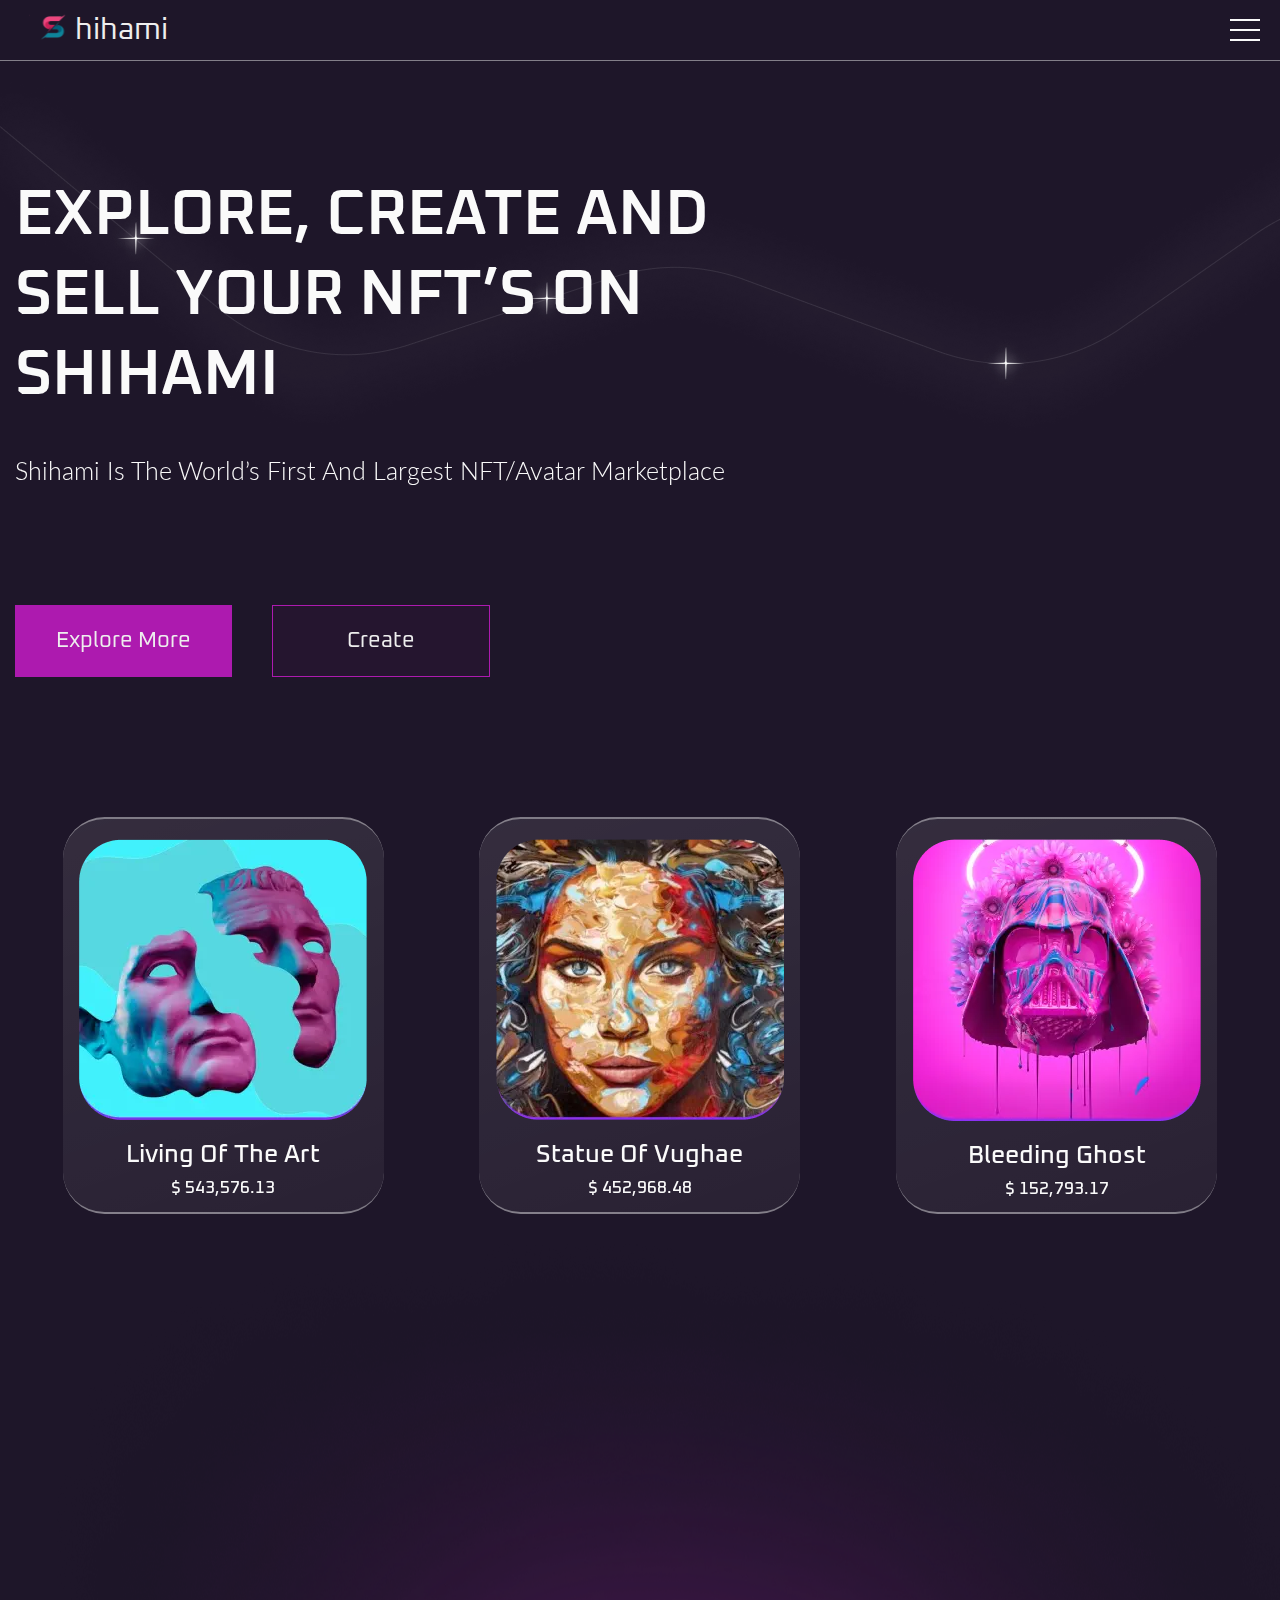
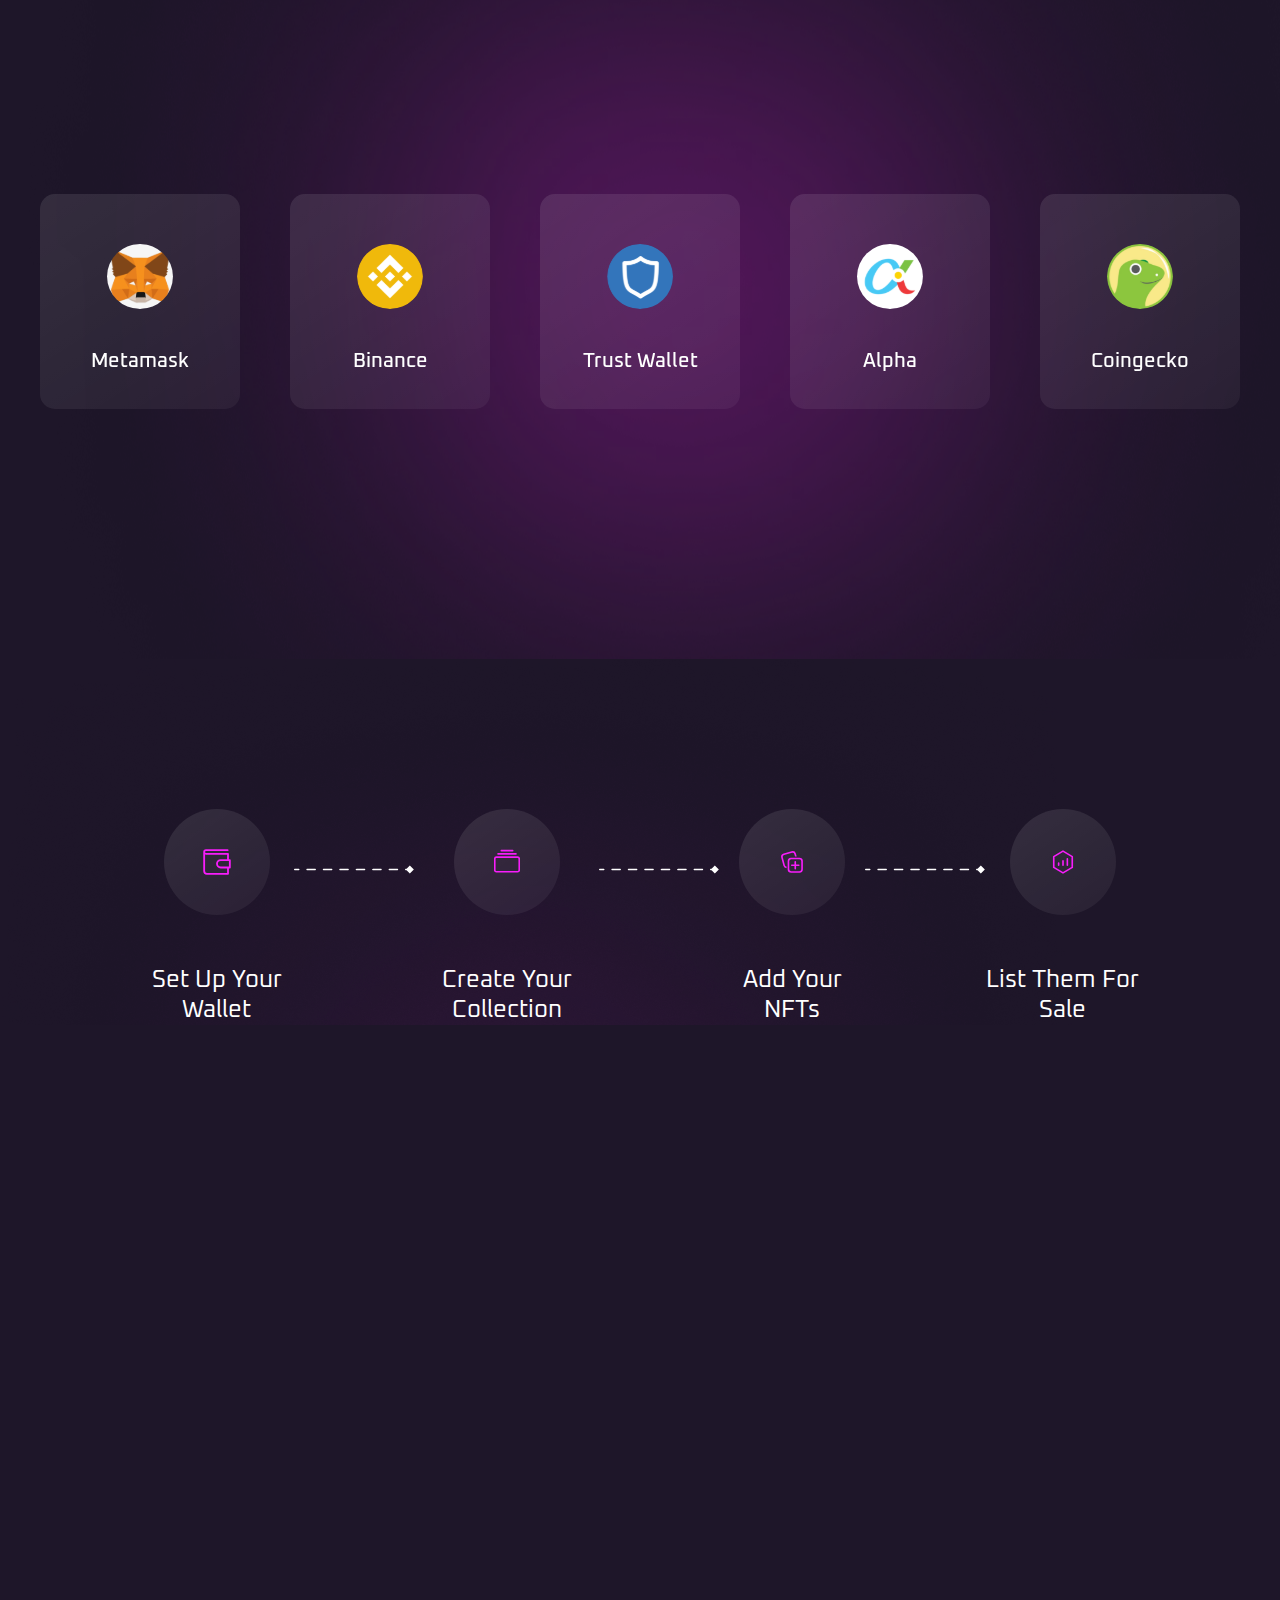
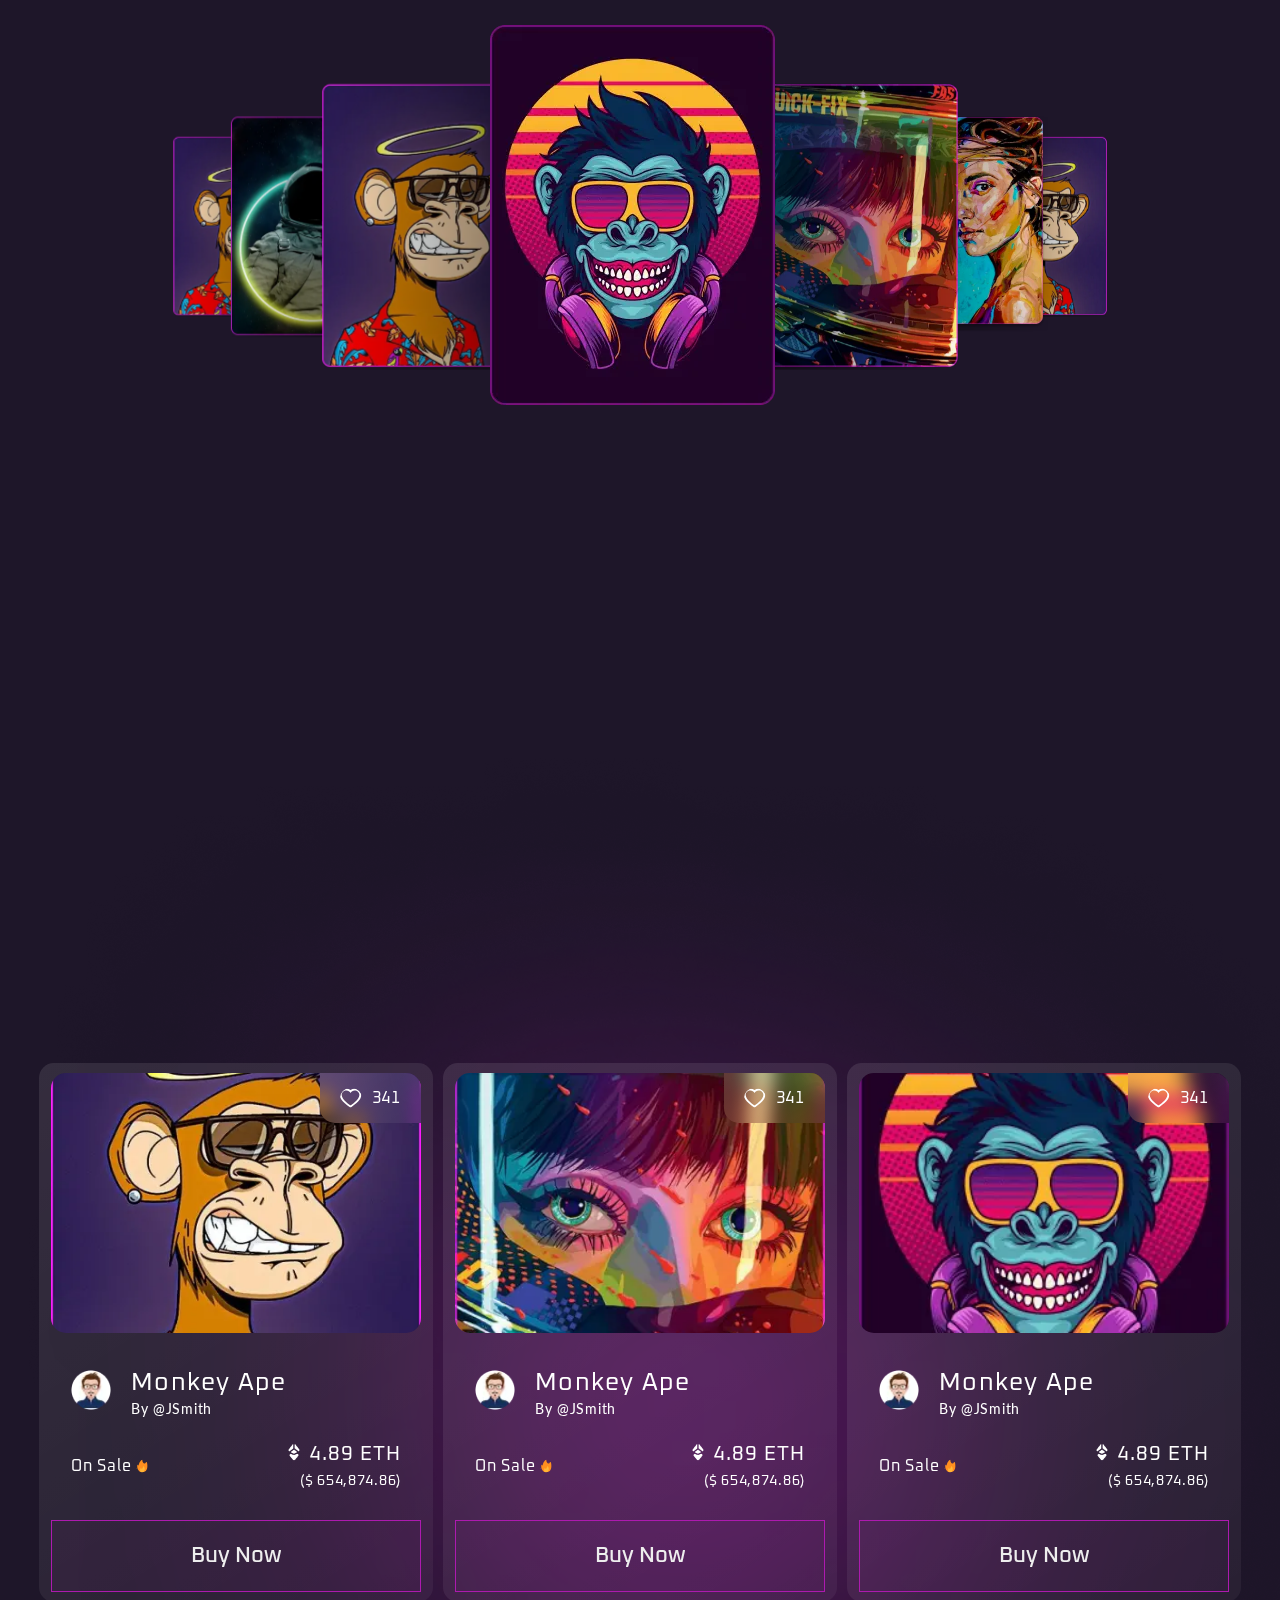
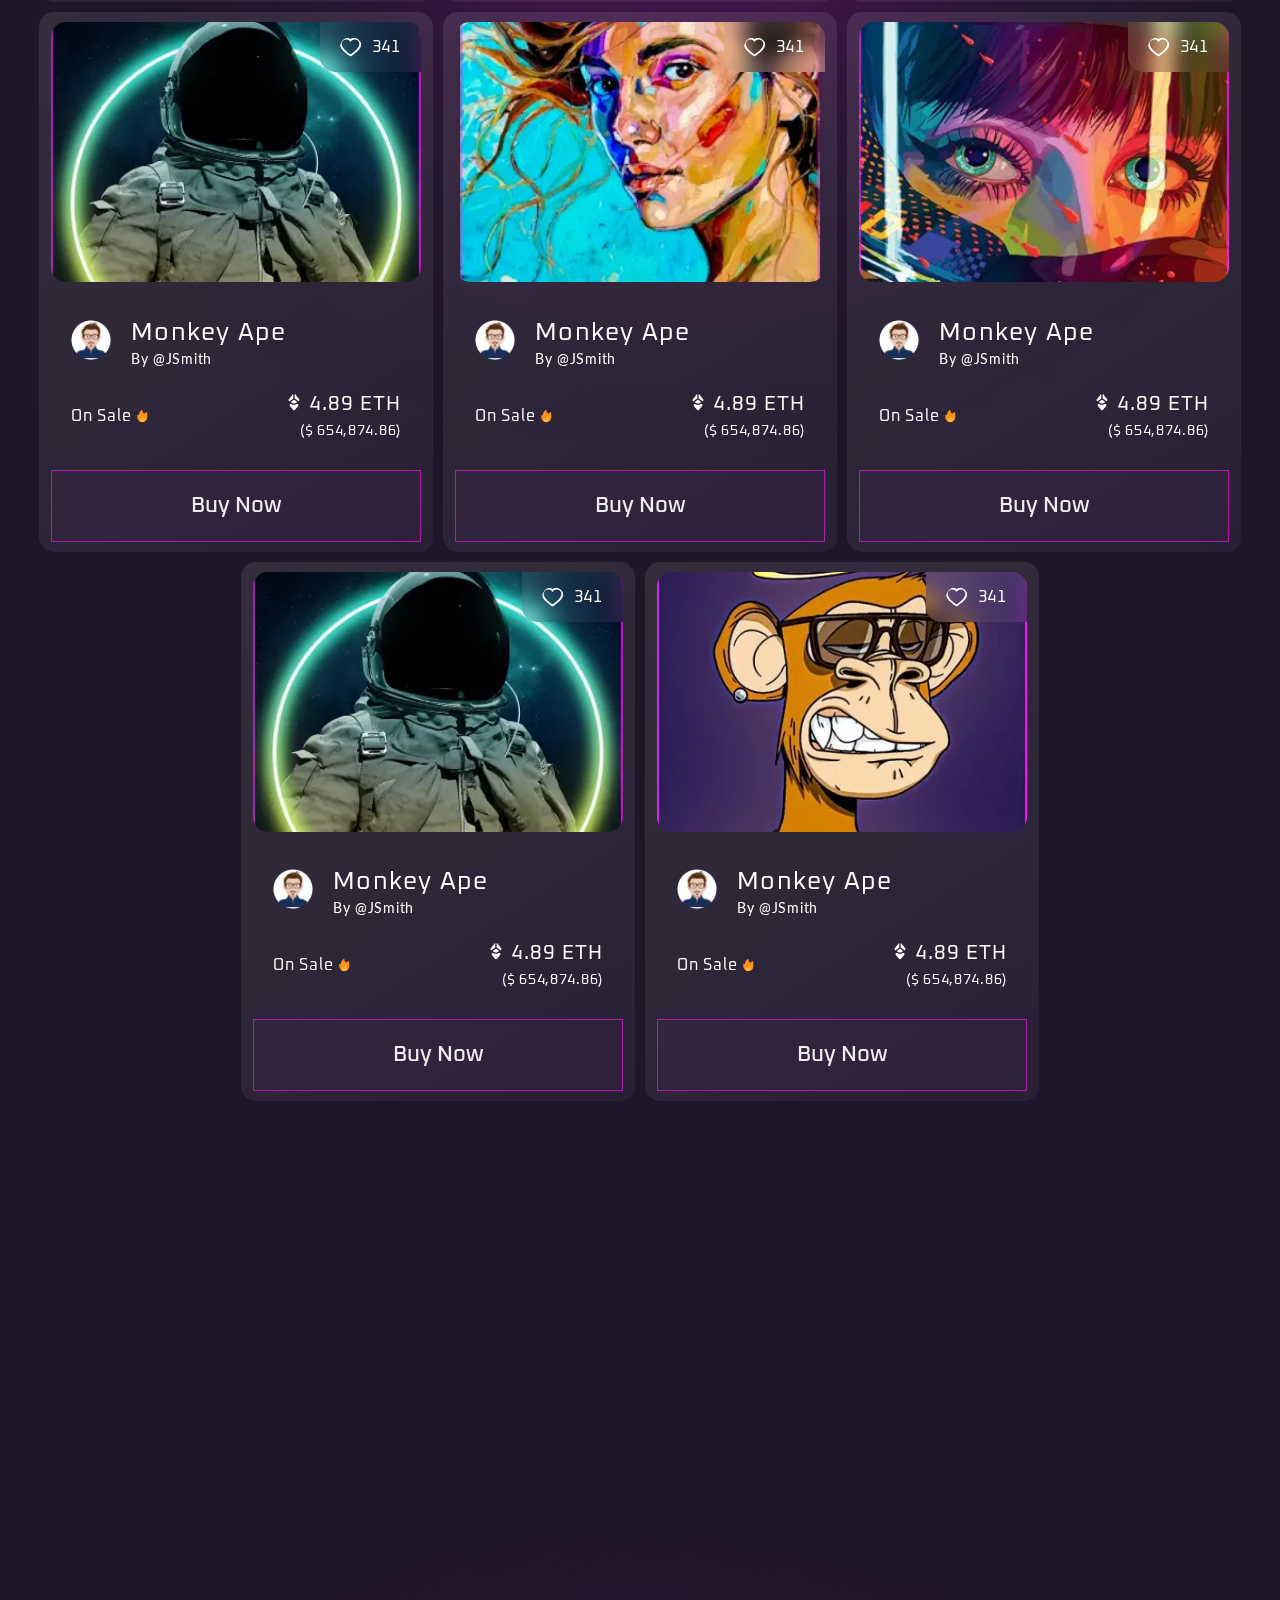
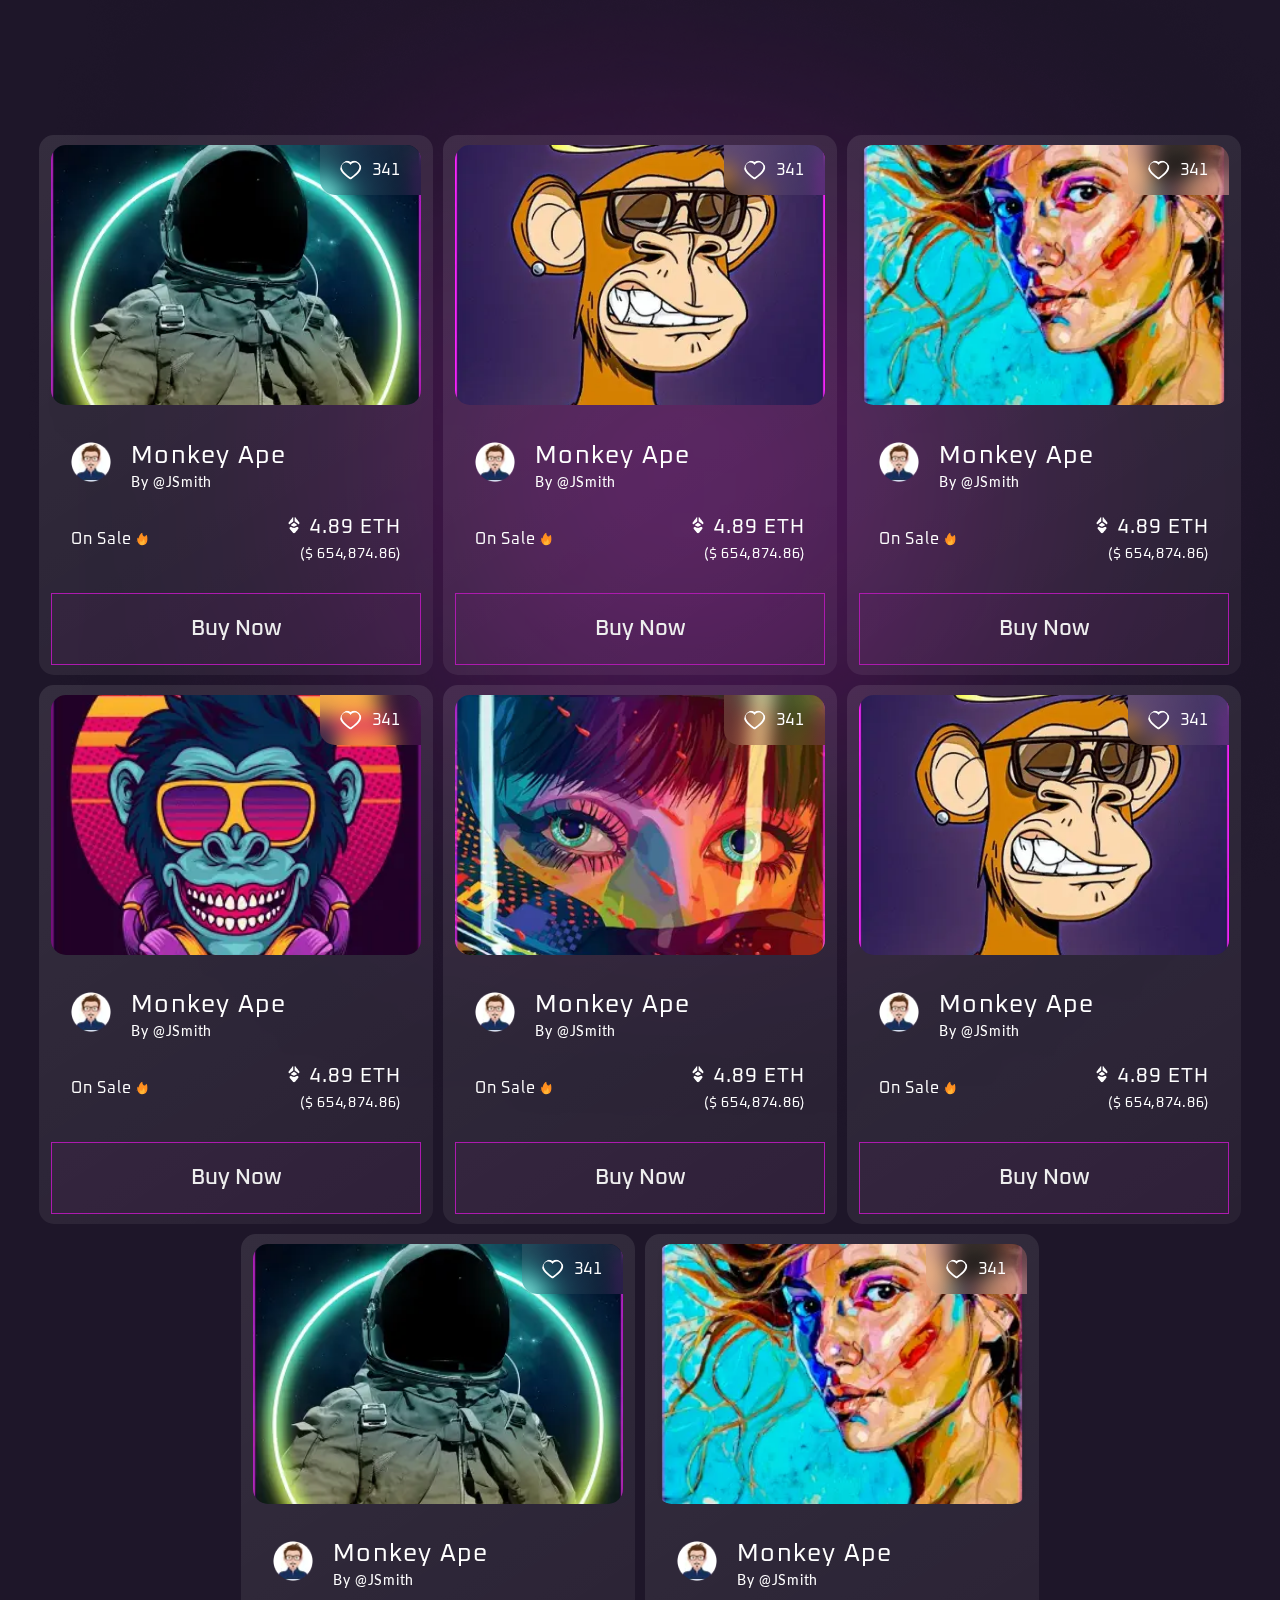
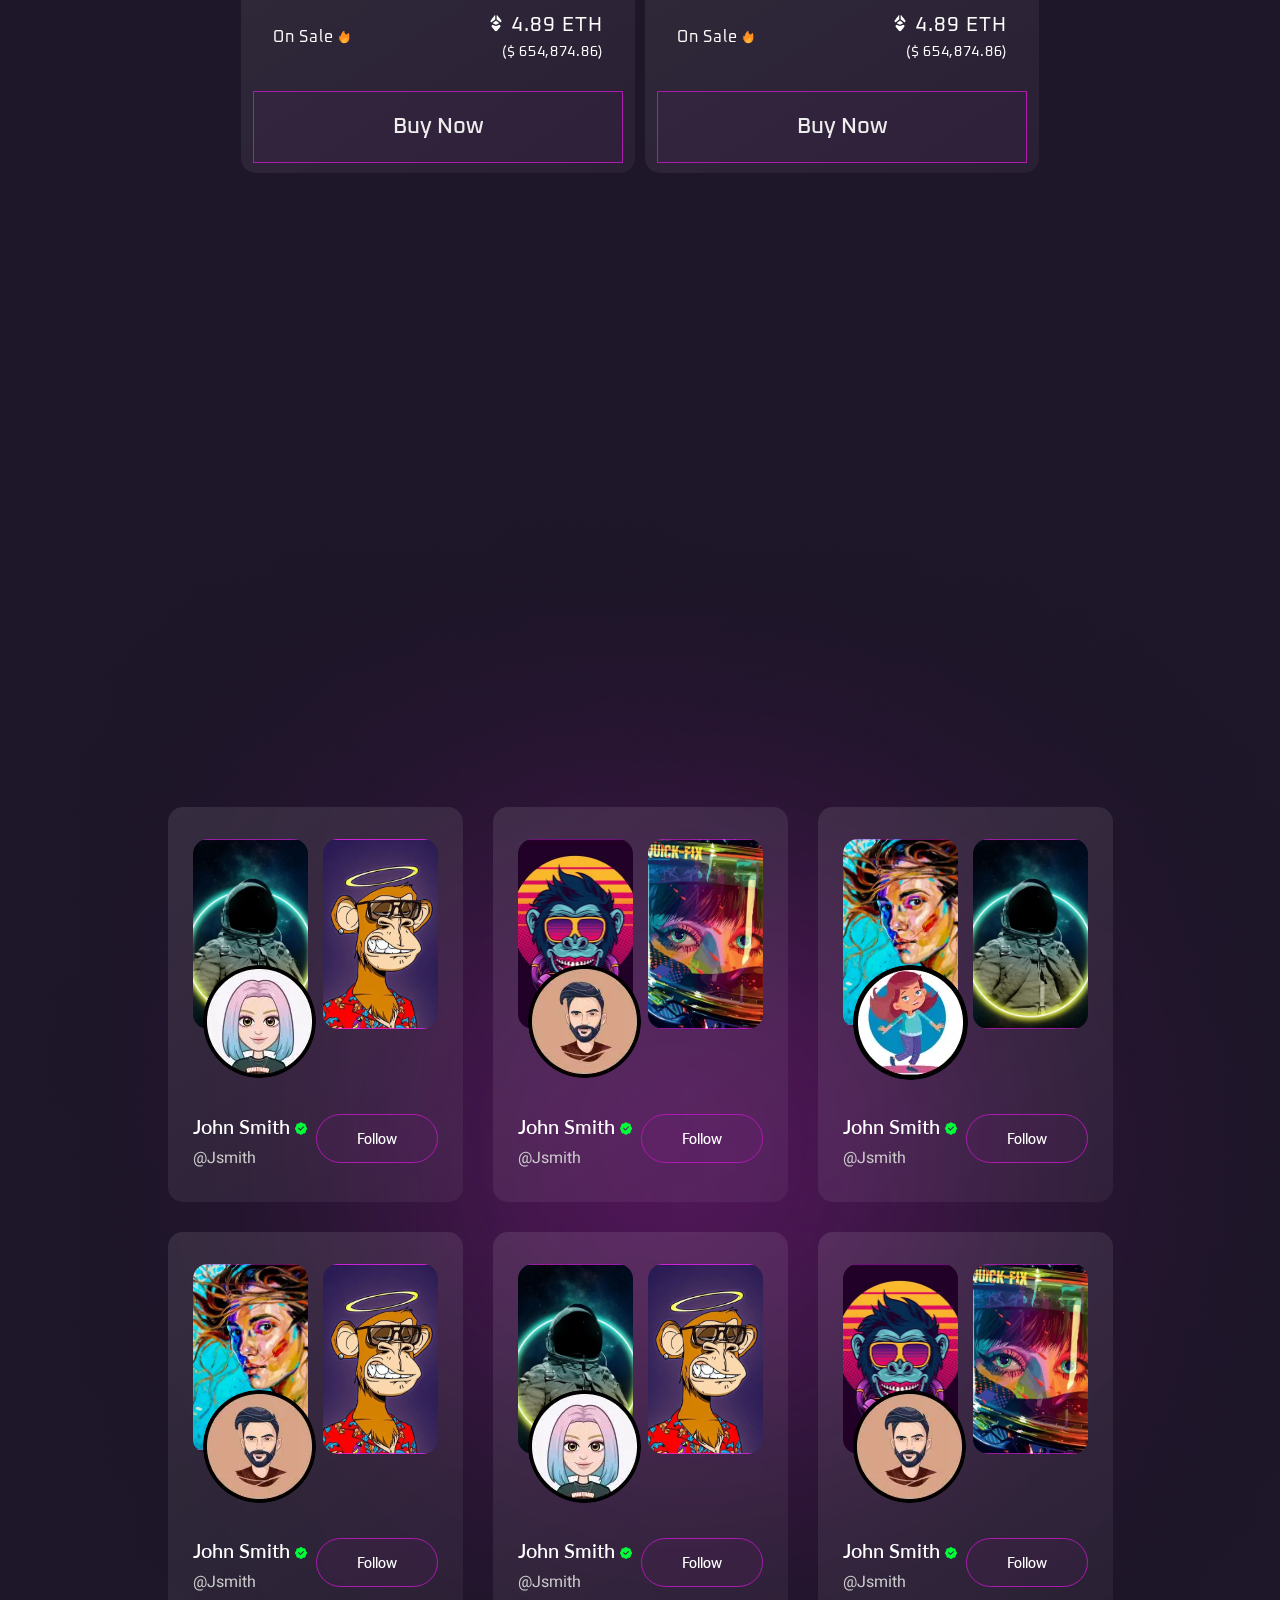
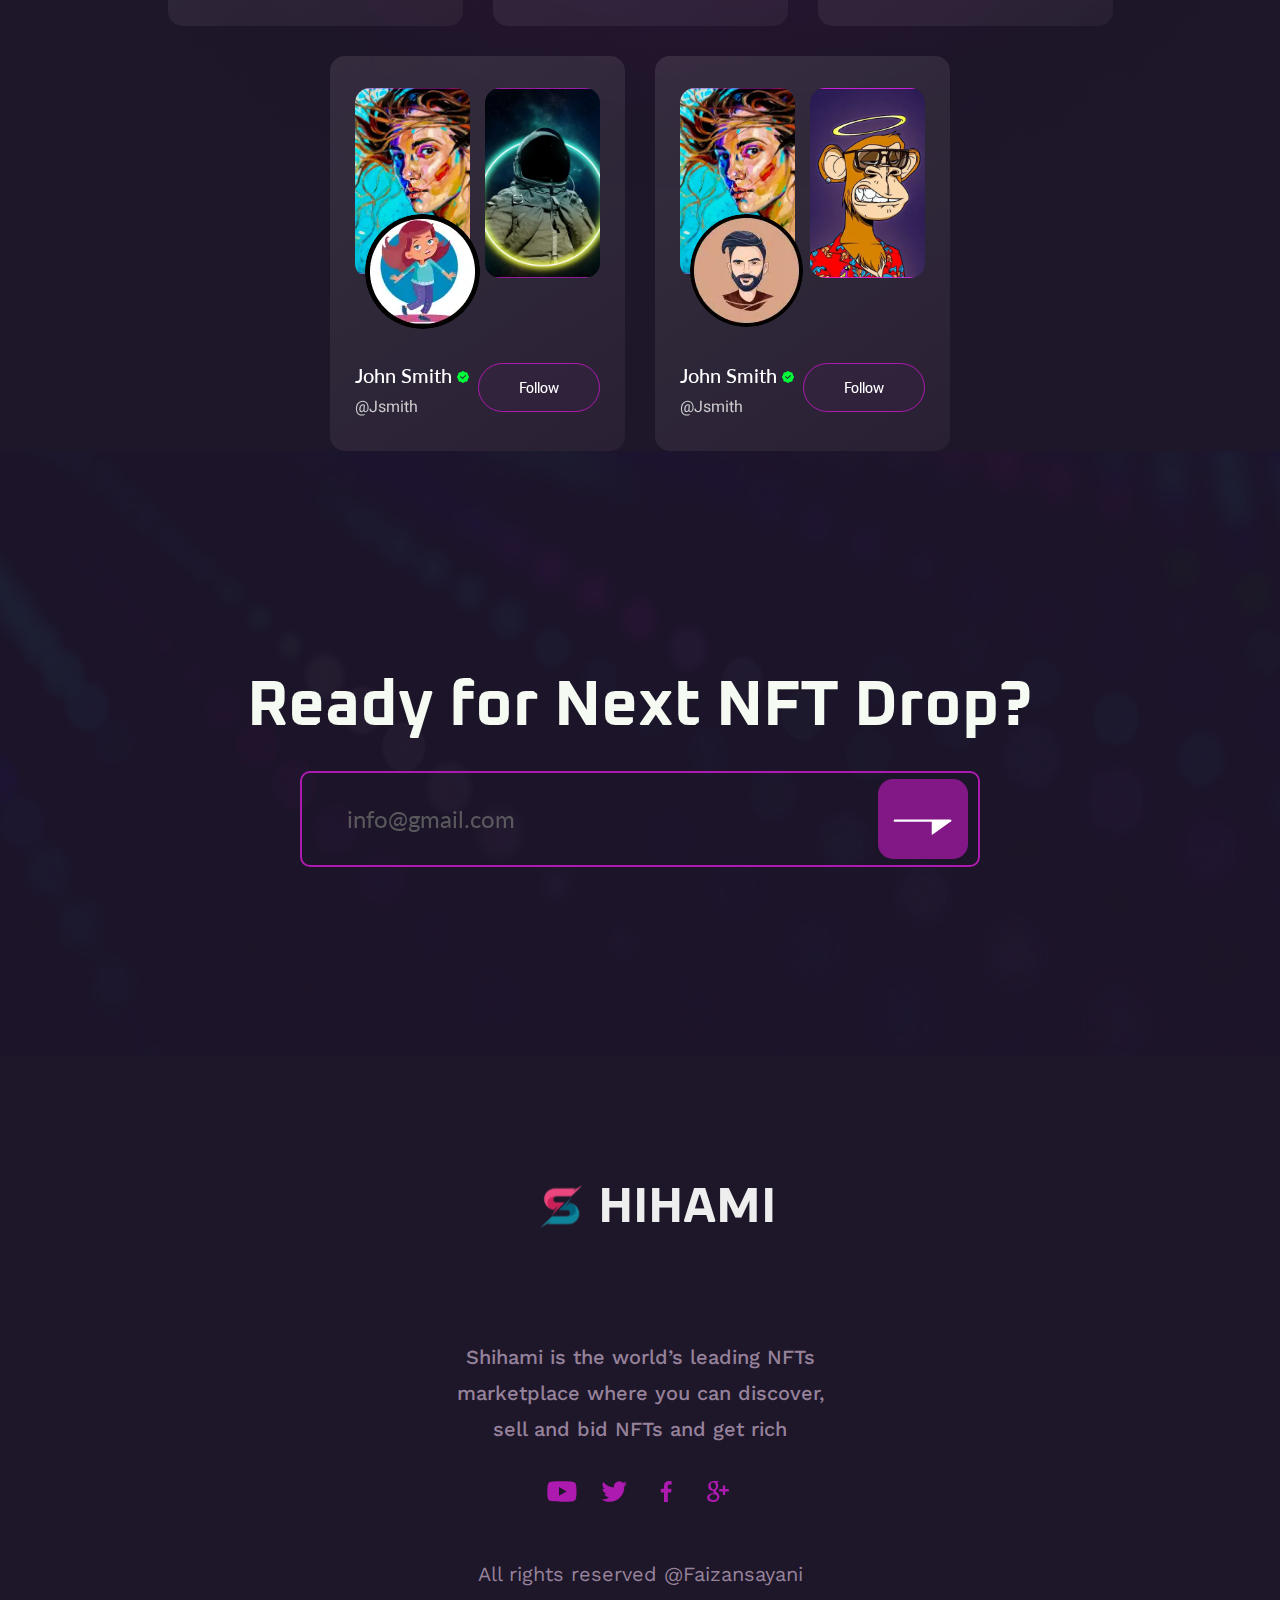
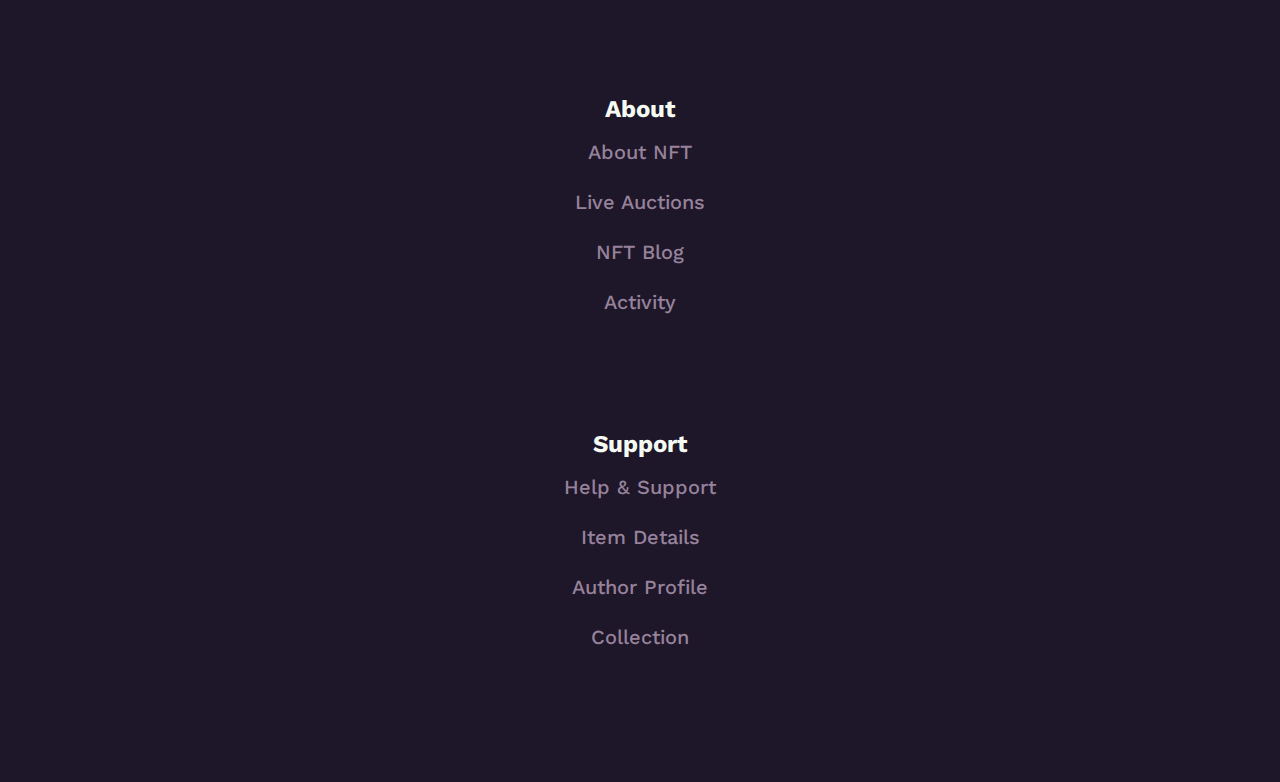
==== commit 12e036f3: "Add files via upload" ====
--- a/index.html
+++ b/index.html
@@ -5,12 +5,12 @@
 	<meta charset="UTF-8">
 	<meta http-equiv="X-UA-Compatible" content="IE=edge">
 	<meta name="viewport" content="width=device-width, initial-scale=1.0">
-	<link rel="stylesheet" href="https://cdn.jsdelivr.net/npm/swiper@9/swiper-bundle.min.css?_v=20230610140555" />
-	<link rel="stylesheet" href="css/style.min.css?_v=20230610140555">
+	<link rel="stylesheet" href="https://cdn.jsdelivr.net/npm/swiper@9/swiper-bundle.min.css?_v=20230610185910" />
+	<link rel="stylesheet" href="css/style.min.css?_v=20230610185910">
 	<link rel="preconnect" href="https://fonts.googleapis.com">
 	<link rel="preconnect" href="https://fonts.gstatic.com" crossorigin>
 	<link
-		href="https://fonts.googleapis.com/css2?family=Heebo&family=Lato:wght@300;400&family=Oxanium:wght@400;500;600;700&family=Work+Sans:wght@400;500;600;700&display=swap&_v=20230610140555"
+		href="https://fonts.googleapis.com/css2?family=Heebo&family=Lato:wght@300;400&family=Oxanium:wght@400;500;600;700&family=Work+Sans:wght@400;500;600;700&display=swap&_v=20230610185910"
 		rel="stylesheet">
 
 
@@ -25,7 +25,7 @@
 
 			<div class="desktop">
 				<div class="logo" data-aos="fade-down"  data-aos-duration="1000">
-					<a href=""><img src="/img/icons/icons.svg#logo" alt=""></a>
+					<a href=""><img src="img/icons/icons.svg#logo" alt=""></a>
 					<a href="">
 						<p>hihami</p>
 					</a>
@@ -47,7 +47,7 @@
 
 					<div class="profile">
 						<a href="">
-							<img src="/img/User Profile.webp" alt="">
+							<img src="img/User Profile.webp" alt="">
 							<span class="img_mask"></span>
 						</a>
 					</div>
@@ -58,7 +58,7 @@
 				<div class="burger">
 					<div class="wrapper">
 						<div class="logo">
-							<a href=""><img src="/img/icons/icons.svg#logo" alt=""></a>
+							<a href=""><img src="img/icons/icons.svg#logo" alt=""></a>
 							<a href="">
 								<p>hihami</p>
 							</a>
@@ -123,7 +123,7 @@
 				<div class="cards">
 					<div class="card">
 						<div class="top">
-							<picture><source srcset="/img/first_nft.webp" type="image/webp"><img src="/img/first_nft.webp" alt=""></picture>
+							<picture><source srcset="img/first_nft.webp" type="image/webp"><img src="img/first_nft.webp" alt=""></picture>
 						</div>
 						<div class="bottom">
 							<p>Living of the art</p>
@@ -133,7 +133,7 @@
 
 					<div class="card">
 						<div class="top">
-							<picture><source srcset="/img/second_nft.webp" type="image/webp"><img src="/img/second_nft.webp" alt=""></picture>
+							<picture><source srcset="img/second_nft.webp" type="image/webp"><img src="img/second_nft.webp" alt=""></picture>
 						</div>
 						<div class="bottom">
 							<p>Statue of vughae</p>
@@ -143,7 +143,7 @@
 
 					<div class="card">
 						<div class="top">
-							<picture><source srcset="/img/third_nft.webp" type="image/webp"><img src="/img/third_nft.webp" alt=""></picture>
+							<picture><source srcset="img/third_nft.webp" type="image/webp"><img src="img/third_nft.webp" alt=""></picture>
 						</div>
 						<div class="bottom">
 							<p>bleeding ghost</p>
@@ -157,7 +157,7 @@
 
 
 		<a href="#explore"><div class="arrow-up">
-			<img src="/img/icons/icons.svg#Arrow" alt="">
+			<img src="img/icons/icons.svg#Arrow" alt="">
 		</div></a>
 	</div>
 </header>
@@ -1514,7 +1514,7 @@
 
 				<div class="wrraper-cards">
 
-					<div class="card-nft">
+					<div class="influen-nft">
 						<div class="top">
 							<div class="nft_last">
 								<picture><source srcset="img/7_nft.webp" type="image/webp"><img src="img/7_nft.webp" alt=""></picture>
@@ -1560,7 +1560,7 @@
 						</div>
 
 					</div>
-					<div class="card-nft">
+					<div class="influen-nft">
 						<div class="top">
 							<div class="nft_last">
 								<picture><source srcset="img/6_nft.webp" type="image/webp"><img src="img/6_nft.webp" alt=""></picture>
@@ -1607,7 +1607,7 @@
 						</div>
 
 					</div>
-					<div class="card-nft">
+					<div class="influen-nft">
 						<div class="top">
 							<div class="nft_last">
 								<picture><source srcset="img/8_nft.webp" type="image/webp"><img src="img/8_nft.webp" alt=""></picture>
@@ -1654,7 +1654,7 @@
 						</div>
 
 					</div>
-					<div class="card-nft">
+					<div class="influen-nft">
 						<div class="top">
 							<div class="nft_last">
 								<picture><source srcset="img/8_nft.webp" type="image/webp"><img src="img/8_nft.webp" alt=""></picture>
@@ -1701,7 +1701,7 @@
 						</div>
 
 					</div>
-					<div class="card-nft">
+					<div class="influen-nft">
 						<div class="top">
 							<div class="nft_last">
 								<picture><source srcset="img/7_nft.webp" type="image/webp"><img src="img/7_nft.webp" alt=""></picture>
@@ -1747,7 +1747,7 @@
 						</div>
 
 					</div>
-					<div class="card-nft">
+					<div class="influen-nft">
 						<div class="top">
 							<div class="nft_last">
 								<picture><source srcset="img/6_nft.webp" type="image/webp"><img src="img/6_nft.webp" alt=""></picture>
@@ -1794,7 +1794,7 @@
 						</div>
 
 					</div>
-					<div class="card-nft">
+					<div class="influen-nft">
 						<div class="top">
 							<div class="nft_last">
 								<picture><source srcset="img/8_nft.webp" type="image/webp"><img src="img/8_nft.webp" alt=""></picture>
@@ -1841,7 +1841,7 @@
 						</div>
 
 					</div>
-					<div class="card-nft">
+					<div class="influen-nft">
 						<div class="top">
 							<div class="nft_last">
 								<picture><source srcset="img/8_nft.webp" type="image/webp"><img src="img/8_nft.webp" alt=""></picture>
@@ -1944,7 +1944,7 @@
 <footer class="footer">
 	<div class="container">
 		<div class="logo">
-			<a href=""><img src="/img/icons/icons.svg#logo" alt="">
+			<a href=""><img src="img/icons/icons.svg#logo" alt="">
 				<p>hihami</p>
 			</a>
 		</div>
@@ -1958,19 +1958,19 @@
 
 			<div class="social">
 				<div class="yt">
-					<a href=""><img src="/img/icons/icons.svg#youtube" alt=""></a>
+					<a href=""><img src="img/icons/icons.svg#youtube" alt=""></a>
 				</div>
 
 				<div class="twitter">
-					<a href=""><img src="/img/icons/icons.svg#twitter" alt=""></a>
+					<a href=""><img src="img/icons/icons.svg#twitter" alt=""></a>
 				</div>
 
 				<div class="facebook">
-					<a href=""><img src="/img/icons/icons.svg#facebook" alt=""></a>
+					<a href=""><img src="img/icons/icons.svg#facebook" alt=""></a>
 				</div>
 
 				<div class="google">
-					<a href=""><img src="/img/icons/icons.svg#google" alt=""></a>
+					<a href=""><img src="img/icons/icons.svg#google" alt=""></a>
 				</div>
 			</div>
 
@@ -2010,8 +2010,8 @@
 	</div>
 </footer>
 
-<script src="https://cdn.jsdelivr.net/npm/swiper@9/swiper-bundle.min.js?_v=20230610140555"></script>
-<script src="js/app.min.js?_v=20230610140555"></script>
+<script src="https://cdn.jsdelivr.net/npm/swiper@9/swiper-bundle.min.js?_v=20230610185910"></script>
+<script src="js/app.min.js?_v=20230610185910"></script>
 </body>
 
 </html>--- a/css/style.min.css
+++ b/css/style.min.css
@@ -1,4238 +1 @@
-.template-button, .email .container .form-wrapper form .button-last, .influencers .container .cards .wrraper-cards .button-view button, .influencers .container .cards .wrraper-cards .card-nft .bottom .right button, .influencers .container .cards .button-top a button, .live-auction .container .cards .wrraper-cards .button-view button, .live-auction .container .cards .wrraper-cards .card-nft .bottom .button button, .live-auction .container .cards .button-top a button, .tranding .container .cards .wrraper-cards .button-view button, .tranding .container .cards .wrraper-cards .card-nft .bottom .button button, .tranding .container .cards .button-top a button {
-  background: rgba(173, 26, 175, 0.05);
-  border: 1px solid #ad1aaf;
-  padding: 21px 74px;
-  font-family: "Oxanium";
-  font-style: normal;
-  font-weight: 500;
-  font-size: 22px;
-  line-height: 28px;
-  text-align: center;
-  text-transform: capitalize;
-}
-.template-button:hover, .email .container .form-wrapper form .button-last:hover, .influencers .container .cards .wrraper-cards .button-view button:hover, .influencers .container .cards .wrraper-cards .card-nft .bottom .right button:hover, .influencers .container .cards .button-top a button:hover, .live-auction .container .cards .wrraper-cards .button-view button:hover, .live-auction .container .cards .wrraper-cards .card-nft .bottom .button button:hover, .live-auction .container .cards .button-top a button:hover, .tranding .container .cards .wrraper-cards .button-view button:hover, .tranding .container .cards .wrraper-cards .card-nft .bottom .button button:hover, .tranding .container .cards .button-top a button:hover {
-  background-color: rgba(172, 26, 175, 0.281);
-  color: #eee;
-}
-
-.ml-5 {
-  margin-left: 5px;
-}
-
-.mr-5 {
-  margin-right: 5px;
-}
-
-.mb-5 {
-  margin-bottom: 5px;
-}
-
-.mt-5 {
-  margin-top: 5px;
-}
-
-.ml-10 {
-  margin-left: 10px;
-}
-
-.mr-10 {
-  margin-right: 10px;
-}
-
-.mb-10 {
-  margin-bottom: 10px;
-}
-
-.mt-10 {
-  margin-top: 10px;
-}
-
-.ml-15 {
-  margin-left: 15px;
-}
-
-.mr-15 {
-  margin-right: 15px;
-}
-
-.mb-15 {
-  margin-bottom: 15px;
-}
-
-.mt-15 {
-  margin-top: 15px;
-}
-
-.ml-20 {
-  margin-left: 20px;
-}
-
-.mr-20 {
-  margin-right: 20px;
-}
-
-.mb-20 {
-  margin-bottom: 20px !important;
-}
-
-.mt-20 {
-  margin-top: 20px;
-}
-
-.ml-25 {
-  margin-left: 25px;
-}
-
-.mr-25 {
-  margin-right: 25px;
-}
-
-.mb-25 {
-  margin-bottom: 25px !important;
-}
-
-.mt-25 {
-  margin-top: 25px;
-}
-
-.ml-30 {
-  margin-left: 30px;
-}
-
-.mr-30 {
-  margin-right: 30px;
-}
-
-.mb-30 {
-  margin-bottom: 30px;
-}
-
-.mt-30 {
-  margin-top: 30px;
-}
-
-.ml-35 {
-  margin-left: 35px;
-}
-
-.mr-35 {
-  margin-right: 35px;
-}
-
-.mb-35 {
-  margin-bottom: 35px;
-}
-
-.mt-35 {
-  margin-top: 35px;
-}
-
-.ml-40 {
-  margin-left: 40px;
-}
-
-.mr-40 {
-  margin-right: 40px;
-}
-
-.mb-40 {
-  margin-bottom: 40px;
-}
-
-.mt-40 {
-  margin-top: 40px;
-}
-
-.ml-45 {
-  margin-left: 45px;
-}
-
-.mr-45 {
-  margin-right: 45px;
-}
-
-.mb-45 {
-  margin-bottom: 45px;
-}
-
-.mt-45 {
-  margin-top: 45px;
-}
-
-.ml-50 {
-  margin-left: 50px;
-}
-
-.mr-50 {
-  margin-right: 50px;
-}
-
-.mb-50 {
-  margin-bottom: 50px;
-}
-
-.mt-50 {
-  margin-top: 50px;
-}
-
-.ml-100 {
-  margin-left: 100px;
-}
-
-.mr-100 {
-  margin-right: 100px;
-}
-
-.mb-100 {
-  margin-bottom: 100px;
-}
-
-.mt-100 {
-  margin-top: 100px;
-}
-
-.fz-10 {
-  font-size: 10px;
-}
-
-.fz-12 {
-  font-size: 12px;
-}
-
-.fz-14 {
-  font-size: 14px;
-}
-
-.fz-16 {
-  font-size: 16px;
-}
-
-.fz-18 {
-  font-size: 18px;
-}
-
-.fz-20 {
-  font-size: 20px;
-}
-
-.fz-22 {
-  font-size: 24px;
-}
-
-.fz-24 {
-  font-size: 24px;
-}
-
-.fw-100 {
-  font-weight: 100;
-}
-
-.fw-300 {
-  font-weight: 300;
-}
-
-.fw-400 {
-  font-weight: 400;
-}
-
-.fw-500 {
-  font-weight: 500;
-}
-
-.fw-600 {
-  font-weight: 600;
-}
-
-.fw-700 {
-  font-weight: 700;
-}
-
-.fw-800 {
-  font-weight: 800;
-}
-
-.fw-900 {
-  font-weight: 900;
-}
-
-.fs-italic {
-  font-style: italic;
-}
-
-.fs-italic {
-  font-style: normal;
-}
-
-.d-f {
-  display: flex;
-}
-
-.jc-sp {
-  justify-content: space-between;
-}
-
-.jc-cen {
-  justify-content: center;
-}
-
-.jc-sa {
-  justify-content: space-around;
-}
-
-.jc-end {
-  justify-content: flex-end;
-}
-
-.ai-cen {
-  align-items: center;
-}
-
-.ai-start {
-  align-items: flex-start;
-}
-
-.ai-end {
-  align-items: flex-end;
-}
-
-.flex-direction-column {
-  flex-direction: column;
-}
-
-.flex-wrap {
-  flex-wrap: wrap;
-}
-
-.h-100 {
-  height: 100%;
-}
-
-.w-100 {
-  width: 100%;
-}
-
-.text-align-cen {
-  text-align: center;
-}
-
-.text-align-left {
-  text-align: left;
-}
-
-.text-align-right {
-  text-align: right;
-}
-
-.cursor-pointer {
-  cursor: pointer;
-}
-
-/*! normalize.css v8.0.1 | MIT License | github.com/necolas/normalize.css */
-/* Document
-   ========================================================================== */
-/**
- * 1. Correct the line height in all browsers.
- * 2. Prevent adjustments of font size after orientation changes in iOS.
- */
-html {
-  line-height: 1.15; /* 1 */
-  -webkit-text-size-adjust: 100%; /* 2 */
-}
-
-/* Sections
-   ========================================================================== */
-/**
- * Remove the margin in all browsers.
- */
-body {
-  margin: 0;
-}
-
-/**
- * Render the `main` element consistently in IE.
- */
-main {
-  display: block;
-}
-
-/**
- * Correct the font size and margin on `h1` elements within `section` and
- * `article` contexts in Chrome, Firefox, and Safari.
- */
-h1 {
-  font-size: 2em;
-  margin: 0.67em 0;
-}
-
-/* Grouping content
-   ========================================================================== */
-/**
- * 1. Add the correct box sizing in Firefox.
- * 2. Show the overflow in Edge and IE.
- */
-hr {
-  box-sizing: content-box; /* 1 */
-  height: 0; /* 1 */
-  overflow: visible; /* 2 */
-}
-
-/**
- * 1. Correct the inheritance and scaling of font size in all browsers.
- * 2. Correct the odd `em` font sizing in all browsers.
- */
-pre {
-  font-family: monospace, monospace; /* 1 */
-  font-size: 1em; /* 2 */
-}
-
-/* Text-level semantics
-   ========================================================================== */
-/**
- * Remove the gray background on active links in IE 10.
- */
-a {
-  background-color: transparent;
-}
-
-/**
- * 1. Remove the bottom border in Chrome 57-
- * 2. Add the correct text decoration in Chrome, Edge, IE, Opera, and Safari.
- */
-abbr[title] {
-  border-bottom: none; /* 1 */
-  text-decoration: underline; /* 2 */
-  text-decoration: underline dotted; /* 2 */
-}
-
-/**
- * Add the correct font weight in Chrome, Edge, and Safari.
- */
-b,
-strong {
-  font-weight: bolder;
-}
-
-/**
- * 1. Correct the inheritance and scaling of font size in all browsers.
- * 2. Correct the odd `em` font sizing in all browsers.
- */
-code,
-kbd,
-samp {
-  font-family: monospace, monospace; /* 1 */
-  font-size: 1em; /* 2 */
-}
-
-/**
- * Add the correct font size in all browsers.
- */
-small {
-  font-size: 80%;
-}
-
-/**
- * Prevent `sub` and `sup` elements from affecting the line height in
- * all browsers.
- */
-sub,
-sup {
-  font-size: 75%;
-  line-height: 0;
-  position: relative;
-  vertical-align: baseline;
-}
-
-sub {
-  bottom: -0.25em;
-}
-
-sup {
-  top: -0.5em;
-}
-
-/* Embedded content
-   ========================================================================== */
-/**
- * Remove the border on images inside links in IE 10.
- */
-img {
-  border-style: none;
-}
-
-/* Forms
-   ========================================================================== */
-/**
- * 1. Change the font styles in all browsers.
- * 2. Remove the margin in Firefox and Safari.
- */
-button,
-input,
-optgroup,
-select,
-textarea {
-  font-family: inherit; /* 1 */
-  font-size: 100%; /* 1 */
-  line-height: 1.15; /* 1 */
-  margin: 0; /* 2 */
-}
-
-/**
- * Show the overflow in IE.
- * 1. Show the overflow in Edge.
- */
-button,
-input { /* 1 */
-  overflow: visible;
-}
-
-/**
- * Remove the inheritance of text transform in Edge, Firefox, and IE.
- * 1. Remove the inheritance of text transform in Firefox.
- */
-button,
-select { /* 1 */
-  text-transform: none;
-}
-
-/**
- * Correct the inability to style clickable types in iOS and Safari.
- */
-button,
-[type=button],
-[type=reset],
-[type=submit] {
-  -webkit-appearance: button;
-}
-
-/**
- * Remove the inner border and padding in Firefox.
- */
-button::-moz-focus-inner,
-[type=button]::-moz-focus-inner,
-[type=reset]::-moz-focus-inner,
-[type=submit]::-moz-focus-inner {
-  border-style: none;
-  padding: 0;
-}
-
-/**
- * Restore the focus styles unset by the previous rule.
- */
-button:-moz-focusring,
-[type=button]:-moz-focusring,
-[type=reset]:-moz-focusring,
-[type=submit]:-moz-focusring {
-  outline: 1px dotted ButtonText;
-}
-
-/**
- * Correct the padding in Firefox.
- */
-fieldset {
-  padding: 0.35em 0.75em 0.625em;
-}
-
-/**
- * 1. Correct the text wrapping in Edge and IE.
- * 2. Correct the color inheritance from `fieldset` elements in IE.
- * 3. Remove the padding so developers are not caught out when they zero out
- *    `fieldset` elements in all browsers.
- */
-legend {
-  box-sizing: border-box; /* 1 */
-  color: inherit; /* 2 */
-  display: table; /* 1 */
-  max-width: 100%; /* 1 */
-  padding: 0; /* 3 */
-  white-space: normal; /* 1 */
-}
-
-/**
- * Add the correct vertical alignment in Chrome, Firefox, and Opera.
- */
-progress {
-  vertical-align: baseline;
-}
-
-/**
- * Remove the default vertical scrollbar in IE 10+.
- */
-textarea {
-  overflow: auto;
-}
-
-/**
- * 1. Add the correct box sizing in IE 10.
- * 2. Remove the padding in IE 10.
- */
-[type=checkbox],
-[type=radio] {
-  box-sizing: border-box; /* 1 */
-  padding: 0; /* 2 */
-}
-
-/**
- * Correct the cursor style of increment and decrement buttons in Chrome.
- */
-[type=number]::-webkit-inner-spin-button,
-[type=number]::-webkit-outer-spin-button {
-  height: auto;
-}
-
-/**
- * 1. Correct the odd appearance in Chrome and Safari.
- * 2. Correct the outline style in Safari.
- */
-[type=search] {
-  -webkit-appearance: textfield; /* 1 */
-  outline-offset: -2px; /* 2 */
-}
-
-/**
- * Remove the inner padding in Chrome and Safari on macOS.
- */
-[type=search]::-webkit-search-decoration {
-  -webkit-appearance: none;
-}
-
-/**
- * 1. Correct the inability to style clickable types in iOS and Safari.
- * 2. Change font properties to `inherit` in Safari.
- */
-::-webkit-file-upload-button {
-  -webkit-appearance: button; /* 1 */
-  font: inherit; /* 2 */
-}
-
-/* Interactive
-   ========================================================================== */
-/*
- * Add the correct display in Edge, IE 10+, and Firefox.
- */
-details {
-  display: block;
-}
-
-/*
- * Add the correct display in all browsers.
- */
-summary {
-  display: list-item;
-}
-
-/* Misc
-   ========================================================================== */
-/**
- * Add the correct display in IE 10+.
- */
-template {
-  display: none;
-}
-
-/**
- * Add the correct display in IE 10.
- */
-[hidden] {
-  display: none;
-}
-
-*,
-*:after,
-*:before {
-  margin: 0;
-  padding: 0;
-  box-sizing: border-box;
-}
-
-body,
-html {
-  height: 100%;
-  scroll-behavior: smooth !important;
-}
-
-html, body {
-  scroll-behavior: smooth !important;
-}
-
-input:focus,
-textarea:focus {
-  outline: 0;
-}
-
-a,
-button {
-  font-weight: 400;
-}
-
-a {
-  text-decoration: none;
-}
-
-button {
-  border: 0;
-  background: none;
-  cursor: pointer;
-}
-
-img {
-  max-width: 100%;
-  height: auto;
-}
-
-h1,
-h2,
-h3,
-h4,
-h5,
-h6 {
-  margin: 0;
-  font-weight: 400;
-}
-
-html {
-  scroll-behavior: smooth;
-  overflow-x: hidden;
-  height: auto;
-}
-html body {
-  overflow-x: hidden;
-  position: relative;
-  color: #2B2B2A;
-  background: #1e1629;
-  scroll-behavior: smooth;
-  font-family: "Raleway";
-  font-weight: 500;
-}
-html body.active-body {
-  overflow: hidden;
-}
-
-h1,
-h2,
-h3,
-h4,
-h5,
-h6 {
-  font-size: 36px;
-}
-
-a,
-button {
-  color: #eee;
-}
-
-.container {
-  max-width: 1600px;
-  width: 100%;
-  padding: 0 15px;
-  margin: 0 auto;
-}
-
-.wrapper-cards-active {
-  max-height: 5000px !important;
-  transition: max-height 0.3s ease;
-  padding-bottom: 120px;
-}
-
-.arrow-down-active {
-  transform: rotate(180deg);
-}
-
-.wrapper-arrow-active {
-  background: none !important;
-}
-
-/**
- * Swiper 7.0.6
- * Most modern mobile touch slider and framework with hardware accelerated transitions
- * https://swiperjs.com
- *
- * Copyright 2014-2021 Vladimir Kharlampidi
- *
- * Released under the MIT License
- *
- * Released on: September 16, 2021
- */
-@font-face {
-  font-family: "swiper-icons";
-  src: url("data:application/font-woff;charset=utf-8;base64, [base64]//wADZ2x5ZgAAAywAAADMAAAD2MHtryVoZWFkAAABbAAAADAAAAA2E2+eoWhoZWEAAAGcAAAAHwAAACQC9gDzaG10eAAAAigAAAAZAAAArgJkABFsb2NhAAAC0AAAAFoAAABaFQAUGG1heHAAAAG8AAAAHwAAACAAcABAbmFtZQAAA/gAAAE5AAACXvFdBwlwb3N0AAAFNAAAAGIAAACE5s74hXjaY2BkYGAAYpf5Hu/j+W2+MnAzMYDAzaX6QjD6/4//Bxj5GA8AuRwMYGkAPywL13jaY2BkYGA88P8Agx4j+/8fQDYfA1AEBWgDAIB2BOoAeNpjYGRgYNBh4GdgYgABEMnIABJzYNADCQAACWgAsQB42mNgYfzCOIGBlYGB0YcxjYGBwR1Kf2WQZGhhYGBiYGVmgAFGBiQQkOaawtDAoMBQxXjg/wEGPcYDDA4wNUA2CCgwsAAAO4EL6gAAeNpj2M0gyAACqxgGNWBkZ2D4/wMA+xkDdgAAAHjaY2BgYGaAYBkGRgYQiAHyGMF8FgYHIM3DwMHABGQrMOgyWDLEM1T9/w8UBfEMgLzE////P/5//f/V/xv+r4eaAAeMbAxwIUYmIMHEgKYAYjUcsDAwsLKxc3BycfPw8jEQA/[base64]/uznmfPFBNODM2K7MTQ45YEAZqGP81AmGGcF3iPqOop0r1SPTaTbVkfUe4HXj97wYE+yNwWYxwWu4v1ugWHgo3S1XdZEVqWM7ET0cfnLGxWfkgR42o2PvWrDMBSFj/IHLaF0zKjRgdiVMwScNRAoWUoH78Y2icB/yIY09An6AH2Bdu/UB+yxopYshQiEvnvu0dURgDt8QeC8PDw7Fpji3fEA4z/PEJ6YOB5hKh4dj3EvXhxPqH/SKUY3rJ7srZ4FZnh1PMAtPhwP6fl2PMJMPDgeQ4rY8YT6Gzao0eAEA409DuggmTnFnOcSCiEiLMgxCiTI6Cq5DZUd3Qmp10vO0LaLTd2cjN4fOumlc7lUYbSQcZFkutRG7g6JKZKy0RmdLY680CDnEJ+UMkpFFe1RN7nxdVpXrC4aTtnaurOnYercZg2YVmLN/d/gczfEimrE/fs/bOuq29Zmn8tloORaXgZgGa78yO9/cnXm2BpaGvq25Dv9S4E9+5SIc9PqupJKhYFSSl47+Qcr1mYNAAAAeNptw0cKwkAAAMDZJA8Q7OUJvkLsPfZ6zFVERPy8qHh2YER+3i/BP83vIBLLySsoKimrqKqpa2hp6+jq6RsYGhmbmJqZSy0sraxtbO3sHRydnEMU4uR6yx7JJXveP7WrDycAAAAAAAH//wACeNpjYGRgYOABYhkgZgJCZgZNBkYGLQZtIJsFLMYAAAw3ALgAeNolizEKgDAQBCchRbC2sFER0YD6qVQiBCv/H9ezGI6Z5XBAw8CBK/m5iQQVauVbXLnOrMZv2oLdKFa8Pjuru2hJzGabmOSLzNMzvutpB3N42mNgZGBg4GKQYzBhYMxJLMlj4GBgAYow/P/PAJJhLM6sSoWKfWCAAwDAjgbRAAB42mNgYGBkAIIbCZo5IPrmUn0hGA0AO8EFTQAA");
-  font-weight: 400;
-  font-style: normal;
-}
-:root {
-  --swiper-theme-color: #007aff;
-}
-
-.swiper {
-  margin-left: auto;
-  margin-right: auto;
-  position: relative;
-  overflow: hidden;
-  list-style: none;
-  padding: 0;
-  /* Fix of Webkit flickering */
-  z-index: 1;
-}
-
-.swiper-vertical > .swiper-wrapper {
-  flex-direction: column;
-}
-
-.swiper-wrapper {
-  position: relative;
-  width: 100%;
-  height: 100%;
-  z-index: 1;
-  display: flex;
-  transition-property: transform;
-  box-sizing: content-box;
-}
-
-.swiper-android .swiper-slide,
-.swiper-wrapper {
-  transform: translate3d(0px, 0, 0);
-}
-
-.swiper-pointer-events {
-  touch-action: pan-y;
-}
-
-.swiper-pointer-events.swiper-vertical {
-  touch-action: pan-x;
-}
-
-.swiper-slide {
-  flex-shrink: 0;
-  width: 100%;
-  height: 100%;
-  position: relative;
-  transition-property: transform;
-}
-
-.swiper-slide-invisible-blank {
-  visibility: hidden;
-}
-
-/* Auto Height */
-.swiper-autoheight,
-.swiper-autoheight .swiper-slide {
-  height: auto;
-}
-
-.swiper-autoheight .swiper-wrapper {
-  align-items: flex-start;
-  transition-property: transform, height;
-}
-
-/* 3D Effects */
-.swiper-3d,
-.swiper-3d.swiper-css-mode .swiper-wrapper {
-  perspective: 1200px;
-}
-
-.swiper-3d .swiper-wrapper,
-.swiper-3d .swiper-slide,
-.swiper-3d .swiper-slide-shadow,
-.swiper-3d .swiper-slide-shadow-left,
-.swiper-3d .swiper-slide-shadow-right,
-.swiper-3d .swiper-slide-shadow-top,
-.swiper-3d .swiper-slide-shadow-bottom,
-.swiper-3d .swiper-cube-shadow {
-  transform-style: preserve-3d;
-}
-
-.swiper-3d .swiper-slide-shadow,
-.swiper-3d .swiper-slide-shadow-left,
-.swiper-3d .swiper-slide-shadow-right,
-.swiper-3d .swiper-slide-shadow-top,
-.swiper-3d .swiper-slide-shadow-bottom {
-  position: absolute;
-  left: 0;
-  top: 0;
-  width: 100%;
-  height: 100%;
-  pointer-events: none;
-  z-index: 10;
-}
-
-.swiper-3d .swiper-slide-shadow {
-  background: rgba(0, 0, 0, 0.15);
-}
-
-.swiper-3d .swiper-slide-shadow-left {
-  background-image: linear-gradient(to left, rgba(0, 0, 0, 0.5), rgba(0, 0, 0, 0));
-}
-
-.swiper-3d .swiper-slide-shadow-right {
-  background-image: linear-gradient(to right, rgba(0, 0, 0, 0.5), rgba(0, 0, 0, 0));
-}
-
-.swiper-3d .swiper-slide-shadow-top {
-  background-image: linear-gradient(to top, rgba(0, 0, 0, 0.5), rgba(0, 0, 0, 0));
-}
-
-.swiper-3d .swiper-slide-shadow-bottom {
-  background-image: linear-gradient(to bottom, rgba(0, 0, 0, 0.5), rgba(0, 0, 0, 0));
-}
-
-/* CSS Mode */
-.swiper-css-mode > .swiper-wrapper {
-  overflow: auto;
-  scrollbar-width: none;
-  /* For Firefox */
-  -ms-overflow-style: none;
-  /* For Internet Explorer and Edge */
-}
-
-.swiper-css-mode > .swiper-wrapper::-webkit-scrollbar {
-  display: none;
-}
-
-.swiper-css-mode > .swiper-wrapper > .swiper-slide {
-  scroll-snap-align: start start;
-}
-
-.swiper-horizontal.swiper-css-mode > .swiper-wrapper {
-  scroll-snap-type: x mandatory;
-}
-
-.swiper-vertical.swiper-css-mode > .swiper-wrapper {
-  scroll-snap-type: y mandatory;
-}
-
-.swiper-centered > .swiper-wrapper::before {
-  content: "";
-  flex-shrink: 0;
-  order: 9999;
-}
-
-.swiper-centered.swiper-horizontal > .swiper-wrapper > .swiper-slide:first-child {
-  margin-inline-start: var(--swiper-centered-offset-before);
-}
-
-.swiper-centered.swiper-horizontal > .swiper-wrapper::before {
-  height: 100%;
-  min-height: 1px;
-  width: var(--swiper-centered-offset-after);
-}
-
-.swiper-centered.swiper-vertical > .swiper-wrapper > .swiper-slide:first-child {
-  margin-block-start: var(--swiper-centered-offset-before);
-}
-
-.swiper-centered.swiper-vertical > .swiper-wrapper::before {
-  width: 100%;
-  min-width: 1px;
-  height: var(--swiper-centered-offset-after);
-}
-
-.swiper-centered > .swiper-wrapper > .swiper-slide {
-  scroll-snap-align: center center;
-}
-
-.swiper-virtual.swiper-css-mode .swiper-wrapper::after {
-  content: "";
-  position: absolute;
-  left: 0;
-  top: 0;
-  pointer-events: none;
-}
-
-.swiper-virtual.swiper-css-mode.swiper-horizontal .swiper-wrapper::after {
-  height: 1px;
-  width: var(--swiper-virtual-size);
-}
-
-.swiper-virtual.swiper-css-mode.swiper-vertical .swiper-wrapper::after {
-  width: 1px;
-  height: var(--swiper-virtual-size);
-}
-
-:root {
-  --swiper-navigation-size: 44px;
-  /*
-  --swiper-navigation-color: var(--swiper-theme-color);
-  */
-}
-
-.swiper-button-prev,
-.swiper-button-next {
-  position: absolute;
-  top: 50%;
-  transform: translateY(-50%);
-  width: 40px;
-  height: 40px;
-  z-index: 10;
-  cursor: pointer;
-  display: flex;
-  align-items: center;
-  justify-content: center;
-  color: var(--swiper-navigation-color, var(--swiper-theme-color));
-}
-@media (max-width: 600px) {
-  .swiper-button-prev,
-  .swiper-button-next {
-    width: 15px;
-    height: 15px;
-  }
-}
-
-.swiper-button-prev.swiper-button-disabled,
-.swiper-button-next.swiper-button-disabled {
-  opacity: 0.35;
-  cursor: auto;
-  pointer-events: none;
-}
-
-.swiper-button-prev:after,
-.swiper-button-next:after {
-  font-family: swiper-icons;
-  font-size: var(--swiper-navigation-size);
-  text-transform: none !important;
-  letter-spacing: 0;
-  text-transform: none;
-  font-variant: initial;
-  line-height: 1;
-  font-size: 20px;
-  transition: color 0.3s;
-}
-@media (max-width: 600px) {
-  .swiper-button-prev:after,
-  .swiper-button-next:after {
-    font-size: 18px;
-  }
-}
-
-.swiper-button-prev,
-.swiper-rtl .swiper-button-next {
-  left: 20px;
-}
-@media (max-width: 1400px) {
-  .swiper-button-prev,
-  .swiper-rtl .swiper-button-next {
-    left: 0;
-  }
-}
-
-.swiper-button-next,
-.swiper-rtl .swiper-button-prev {
-  right: 20px;
-}
-@media (max-width: 1400px) {
-  .swiper-button-next,
-  .swiper-rtl .swiper-button-prev {
-    right: 0;
-  }
-}
-
-.swiper-button-lock {
-  display: none;
-}
-
-:root {
-  /*
-  --swiper-pagination-color: var(--swiper-theme-color);
-  --swiper-pagination-bullet-size: 8px;
-  --swiper-pagination-bullet-width: 8px;
-  --swiper-pagination-bullet-height: 8px;
-  --swiper-pagination-bullet-inactive-color: #000;
-  --swiper-pagination-bullet-inactive-opacity: 0.2;
-  --swiper-pagination-bullet-opacity: 1;
-  --swiper-pagination-bullet-horizontal-gap: 4px;
-  --swiper-pagination-bullet-vertical-gap: 6px;
-  */
-}
-
-.swiper-pagination {
-  transition: 300ms opacity;
-  transform: translate3d(0, 0, 0);
-  z-index: 10;
-  margin: 23px 0 0 5px;
-}
-
-.swiper-pagination.swiper-pagination-hidden {
-  opacity: 0;
-}
-
-/* Common Styles */
-.swiper-pagination-fraction,
-.swiper-pagination-custom,
-.swiper-horizontal > .swiper-pagination-bullets,
-.swiper-pagination-bullets.swiper-pagination-horizontal {
-  left: 0;
-  width: 100%;
-}
-
-/* Bullets */
-.swiper-pagination-bullets-dynamic {
-  overflow: hidden;
-  font-size: 0;
-}
-
-.swiper-pagination-bullets-dynamic .swiper-pagination-bullet {
-  transform: scale(0.33);
-  position: relative;
-}
-
-.swiper-pagination-bullets-dynamic .swiper-pagination-bullet-active {
-  transform: scale(1);
-}
-
-.swiper-pagination-bullets-dynamic .swiper-pagination-bullet-active-main {
-  transform: scale(1);
-}
-
-.swiper-pagination-bullets-dynamic .swiper-pagination-bullet-active-prev {
-  transform: scale(0.66);
-}
-
-.swiper-pagination-bullets-dynamic .swiper-pagination-bullet-active-prev-prev {
-  transform: scale(0.33);
-}
-
-.swiper-pagination-bullets-dynamic .swiper-pagination-bullet-active-next {
-  transform: scale(0.66);
-}
-
-.swiper-pagination-bullets-dynamic .swiper-pagination-bullet-active-next-next {
-  transform: scale(0.33);
-}
-
-.swiper-pagination-bullet {
-  width: 12px;
-  height: 12px;
-  display: inline-block;
-  border-radius: 50%;
-  background: rgba(0, 0, 0, 0.25);
-  position: relative;
-  cursor: pointer;
-  margin: 0 22px 0 0 !important;
-}
-.swiper-pagination-bullet:after {
-  content: "";
-  position: absolute;
-  top: 50%;
-  left: 50%;
-  transform: translate(-50%, -50%);
-  width: 22px;
-  height: 22px;
-  border: 1px solid #ad1aaf;
-  display: none;
-  border-radius: 50%;
-}
-
-button.swiper-pagination-bullet {
-  border: none;
-  margin: 0;
-  padding: 0;
-  box-shadow: none;
-  -webkit-appearance: none;
-  appearance: none;
-}
-
-.swiper-pagination-bullet:only-child {
-  display: none !important;
-}
-
-.swiper-pagination-bullet-active {
-  background-color: #ad1aaf;
-}
-.swiper-pagination-bullet-active:after {
-  display: block;
-}
-
-.swiper-vertical > .swiper-pagination-bullets,
-.swiper-pagination-vertical.swiper-pagination-bullets {
-  right: 10px;
-  top: 50%;
-  transform: translate3d(0px, -50%, 0);
-}
-
-.swiper-vertical > .swiper-pagination-bullets .swiper-pagination-bullet,
-.swiper-pagination-vertical.swiper-pagination-bullets .swiper-pagination-bullet {
-  margin: var(--swiper-pagination-bullet-vertical-gap, 6px) 0;
-  display: block;
-}
-
-.swiper-vertical > .swiper-pagination-bullets.swiper-pagination-bullets-dynamic,
-.swiper-pagination-vertical.swiper-pagination-bullets.swiper-pagination-bullets-dynamic {
-  top: 50%;
-  transform: translateY(-50%);
-  width: 8px;
-}
-
-.swiper-vertical > .swiper-pagination-bullets.swiper-pagination-bullets-dynamic .swiper-pagination-bullet,
-.swiper-pagination-vertical.swiper-pagination-bullets.swiper-pagination-bullets-dynamic .swiper-pagination-bullet {
-  display: inline-block;
-  transition: 200ms transform, 200ms top;
-}
-
-.swiper-horizontal > .swiper-pagination-bullets .swiper-pagination-bullet,
-.swiper-pagination-horizontal.swiper-pagination-bullets .swiper-pagination-bullet {
-  margin: 0 var(--swiper-pagination-bullet-horizontal-gap, 4px);
-}
-
-.swiper-horizontal > .swiper-pagination-bullets.swiper-pagination-bullets-dynamic,
-.swiper-pagination-horizontal.swiper-pagination-bullets.swiper-pagination-bullets-dynamic {
-  left: 50%;
-  transform: translateX(-50%);
-  white-space: nowrap;
-}
-
-.swiper-horizontal > .swiper-pagination-bullets.swiper-pagination-bullets-dynamic .swiper-pagination-bullet,
-.swiper-pagination-horizontal.swiper-pagination-bullets.swiper-pagination-bullets-dynamic .swiper-pagination-bullet {
-  transition: 200ms transform, 200ms left;
-}
-
-.swiper-horizontal.swiper-rtl > .swiper-pagination-bullets-dynamic .swiper-pagination-bullet {
-  transition: 200ms transform, 200ms right;
-}
-
-/* Progress */
-.swiper-pagination-progressbar {
-  background: rgba(0, 0, 0, 0.25);
-  position: absolute;
-}
-
-.swiper-pagination-progressbar .swiper-pagination-progressbar-fill {
-  background: var(--swiper-pagination-color, var(--swiper-theme-color));
-  position: absolute;
-  left: 0;
-  top: 0;
-  width: 100%;
-  height: 100%;
-  transform: scale(0);
-  transform-origin: left top;
-}
-
-.swiper-rtl .swiper-pagination-progressbar .swiper-pagination-progressbar-fill {
-  transform-origin: right top;
-}
-
-.swiper-horizontal > .swiper-pagination-progressbar,
-.swiper-pagination-progressbar.swiper-pagination-horizontal,
-.swiper-vertical > .swiper-pagination-progressbar.swiper-pagination-progressbar-opposite,
-.swiper-pagination-progressbar.swiper-pagination-vertical.swiper-pagination-progressbar-opposite {
-  width: 100%;
-  height: 4px;
-  left: 0;
-  top: 0;
-}
-
-.swiper-vertical > .swiper-pagination-progressbar,
-.swiper-pagination-progressbar.swiper-pagination-vertical,
-.swiper-horizontal > .swiper-pagination-progressbar.swiper-pagination-progressbar-opposite,
-.swiper-pagination-progressbar.swiper-pagination-horizontal.swiper-pagination-progressbar-opposite {
-  width: 4px;
-  height: 100%;
-  left: 0;
-  top: 0;
-}
-
-.swiper-pagination-lock {
-  display: none;
-}
-
-/* Scrollbar */
-.swiper-scrollbar {
-  border-radius: 10px;
-  position: relative;
-  -ms-touch-action: none;
-  background: rgba(0, 0, 0, 0.1);
-}
-
-.swiper-horizontal > .swiper-scrollbar {
-  position: absolute;
-  left: 1%;
-  bottom: 3px;
-  z-index: 50;
-  height: 5px;
-  width: 98%;
-}
-
-.swiper-vertical > .swiper-scrollbar {
-  position: absolute;
-  right: 3px;
-  top: 1%;
-  z-index: 50;
-  width: 5px;
-  height: 98%;
-}
-
-.swiper-scrollbar-drag {
-  height: 100%;
-  width: 100%;
-  position: relative;
-  background: rgba(0, 0, 0, 0.5);
-  border-radius: 10px;
-  left: 0;
-  top: 0;
-}
-
-.swiper-scrollbar-cursor-drag {
-  cursor: move;
-}
-
-.swiper-scrollbar-lock {
-  display: none;
-}
-
-.swiper-zoom-container {
-  width: 100%;
-  height: 100%;
-  display: flex;
-  justify-content: center;
-  align-items: center;
-  text-align: center;
-}
-
-.swiper-zoom-container > img,
-.swiper-zoom-container > svg,
-.swiper-zoom-container > canvas {
-  max-width: 100%;
-  max-height: 100%;
-  object-fit: contain;
-}
-
-.swiper-slide-zoomed {
-  cursor: move;
-}
-
-/* Preloader */
-:root {
-  /*
-  --swiper-preloader-color: var(--swiper-theme-color);
-  */
-}
-
-.swiper-lazy-preloader {
-  width: 42px;
-  height: 42px;
-  position: absolute;
-  left: 50%;
-  top: 50%;
-  margin-left: -21px;
-  margin-top: -21px;
-  z-index: 10;
-  transform-origin: 50%;
-  animation: swiper-preloader-spin 1s infinite linear;
-  box-sizing: border-box;
-  border: 4px solid var(--swiper-preloader-color, var(--swiper-theme-color));
-  border-radius: 50%;
-  border-top-color: transparent;
-}
-
-.swiper-lazy-preloader-white {
-  --swiper-preloader-color: #fff;
-}
-
-.swiper-lazy-preloader-black {
-  --swiper-preloader-color: #000;
-}
-
-@keyframes swiper-preloader-spin {
-  100% {
-    transform: rotate(360deg);
-  }
-}
-/* a11y */
-.swiper .swiper-notification {
-  position: absolute;
-  left: 0;
-  top: 0;
-  pointer-events: none;
-  opacity: 0;
-  z-index: -1000;
-}
-
-.swiper-free-mode > .swiper-wrapper {
-  transition-timing-function: ease-out;
-  margin: 0 auto;
-}
-
-.swiper-grid > .swiper-wrapper {
-  flex-wrap: wrap;
-}
-
-.swiper-grid-column > .swiper-wrapper {
-  flex-wrap: wrap;
-  flex-direction: column;
-}
-
-.swiper-fade.swiper-free-mode .swiper-slide {
-  transition-timing-function: ease-out;
-}
-
-.swiper-fade .swiper-slide {
-  pointer-events: none;
-  transition-property: opacity;
-}
-
-.swiper-fade .swiper-slide .swiper-slide {
-  pointer-events: none;
-}
-
-.swiper-fade .swiper-slide-active,
-.swiper-fade .swiper-slide-active .swiper-slide-active {
-  pointer-events: auto;
-}
-
-.swiper-cube {
-  overflow: visible;
-}
-
-.swiper-cube .swiper-slide {
-  pointer-events: none;
-  -webkit-backface-visibility: hidden;
-  backface-visibility: hidden;
-  z-index: 1;
-  visibility: hidden;
-  transform-origin: 0 0;
-  width: 100%;
-  height: 100%;
-}
-
-.swiper-cube .swiper-slide .swiper-slide {
-  pointer-events: none;
-}
-
-.swiper-cube.swiper-rtl .swiper-slide {
-  transform-origin: 100% 0;
-}
-
-.swiper-cube .swiper-slide-active,
-.swiper-cube .swiper-slide-active .swiper-slide-active {
-  pointer-events: auto;
-}
-
-.swiper-cube .swiper-slide-active,
-.swiper-cube .swiper-slide-next,
-.swiper-cube .swiper-slide-prev,
-.swiper-cube .swiper-slide-next + .swiper-slide {
-  pointer-events: auto;
-  visibility: visible;
-}
-
-.swiper-cube .swiper-slide-shadow-top,
-.swiper-cube .swiper-slide-shadow-bottom,
-.swiper-cube .swiper-slide-shadow-left,
-.swiper-cube .swiper-slide-shadow-right {
-  z-index: 0;
-  -webkit-backface-visibility: hidden;
-  backface-visibility: hidden;
-}
-
-.swiper-cube .swiper-cube-shadow {
-  position: absolute;
-  left: 0;
-  bottom: 0px;
-  width: 100%;
-  height: 100%;
-  opacity: 0.6;
-  z-index: 0;
-}
-
-.swiper-cube .swiper-cube-shadow:before {
-  content: "";
-  background: #000;
-  position: absolute;
-  left: 0;
-  top: 0;
-  bottom: 0;
-  right: 0;
-  filter: blur(50px);
-}
-
-.swiper-flip {
-  overflow: visible;
-}
-
-.swiper-flip .swiper-slide {
-  pointer-events: none;
-  -webkit-backface-visibility: hidden;
-  backface-visibility: hidden;
-  z-index: 1;
-}
-
-.swiper-flip .swiper-slide .swiper-slide {
-  pointer-events: none;
-}
-
-.swiper-flip .swiper-slide-active,
-.swiper-flip .swiper-slide-active .swiper-slide-active {
-  pointer-events: auto;
-}
-
-.swiper-flip .swiper-slide-shadow-top,
-.swiper-flip .swiper-slide-shadow-bottom,
-.swiper-flip .swiper-slide-shadow-left,
-.swiper-flip .swiper-slide-shadow-right {
-  z-index: 0;
-  -webkit-backface-visibility: hidden;
-  backface-visibility: hidden;
-}
-
-.swiper-creative .swiper-slide {
-  -webkit-backface-visibility: hidden;
-  backface-visibility: hidden;
-  overflow: hidden;
-  transition-property: transform, opacity, height;
-}
-
-.swiper-cards {
-  overflow: visible;
-}
-
-.swiper-cards .swiper-slide {
-  transform-origin: center bottom;
-  -webkit-backface-visibility: hidden;
-  backface-visibility: hidden;
-  overflow: hidden;
-}
-
-[data-aos][data-aos][data-aos-duration="50"], body[data-aos-duration="50"] [data-aos] {
-  transition-duration: 50ms;
-}
-
-[data-aos][data-aos][data-aos-delay="50"], body[data-aos-delay="50"] [data-aos] {
-  transition-delay: 0;
-}
-
-[data-aos][data-aos][data-aos-delay="50"].aos-animate, body[data-aos-delay="50"] [data-aos].aos-animate {
-  transition-delay: 50ms;
-}
-
-[data-aos][data-aos][data-aos-duration="100"], body[data-aos-duration="100"] [data-aos] {
-  transition-duration: 0.1s;
-}
-
-[data-aos][data-aos][data-aos-delay="100"], body[data-aos-delay="100"] [data-aos] {
-  transition-delay: 0;
-}
-
-[data-aos][data-aos][data-aos-delay="100"].aos-animate, body[data-aos-delay="100"] [data-aos].aos-animate {
-  transition-delay: 0.1s;
-}
-
-[data-aos][data-aos][data-aos-duration="150"], body[data-aos-duration="150"] [data-aos] {
-  transition-duration: 0.15s;
-}
-
-[data-aos][data-aos][data-aos-delay="150"], body[data-aos-delay="150"] [data-aos] {
-  transition-delay: 0;
-}
-
-[data-aos][data-aos][data-aos-delay="150"].aos-animate, body[data-aos-delay="150"] [data-aos].aos-animate {
-  transition-delay: 0.15s;
-}
-
-[data-aos][data-aos][data-aos-duration="200"], body[data-aos-duration="200"] [data-aos] {
-  transition-duration: 0.2s;
-}
-
-[data-aos][data-aos][data-aos-delay="200"], body[data-aos-delay="200"] [data-aos] {
-  transition-delay: 0;
-}
-
-[data-aos][data-aos][data-aos-delay="200"].aos-animate, body[data-aos-delay="200"] [data-aos].aos-animate {
-  transition-delay: 0.2s;
-}
-
-[data-aos][data-aos][data-aos-duration="250"], body[data-aos-duration="250"] [data-aos] {
-  transition-duration: 0.25s;
-}
-
-[data-aos][data-aos][data-aos-delay="250"], body[data-aos-delay="250"] [data-aos] {
-  transition-delay: 0;
-}
-
-[data-aos][data-aos][data-aos-delay="250"].aos-animate, body[data-aos-delay="250"] [data-aos].aos-animate {
-  transition-delay: 0.25s;
-}
-
-[data-aos][data-aos][data-aos-duration="300"], body[data-aos-duration="300"] [data-aos] {
-  transition-duration: 0.3s;
-}
-
-[data-aos][data-aos][data-aos-delay="300"], body[data-aos-delay="300"] [data-aos] {
-  transition-delay: 0;
-}
-
-[data-aos][data-aos][data-aos-delay="300"].aos-animate, body[data-aos-delay="300"] [data-aos].aos-animate {
-  transition-delay: 0.3s;
-}
-
-[data-aos][data-aos][data-aos-duration="350"], body[data-aos-duration="350"] [data-aos] {
-  transition-duration: 0.35s;
-}
-
-[data-aos][data-aos][data-aos-delay="350"], body[data-aos-delay="350"] [data-aos] {
-  transition-delay: 0;
-}
-
-[data-aos][data-aos][data-aos-delay="350"].aos-animate, body[data-aos-delay="350"] [data-aos].aos-animate {
-  transition-delay: 0.35s;
-}
-
-[data-aos][data-aos][data-aos-duration="400"], body[data-aos-duration="400"] [data-aos] {
-  transition-duration: 0.4s;
-}
-
-[data-aos][data-aos][data-aos-delay="400"], body[data-aos-delay="400"] [data-aos] {
-  transition-delay: 0;
-}
-
-[data-aos][data-aos][data-aos-delay="400"].aos-animate, body[data-aos-delay="400"] [data-aos].aos-animate {
-  transition-delay: 0.4s;
-}
-
-[data-aos][data-aos][data-aos-duration="450"], body[data-aos-duration="450"] [data-aos] {
-  transition-duration: 0.45s;
-}
-
-[data-aos][data-aos][data-aos-delay="450"], body[data-aos-delay="450"] [data-aos] {
-  transition-delay: 0;
-}
-
-[data-aos][data-aos][data-aos-delay="450"].aos-animate, body[data-aos-delay="450"] [data-aos].aos-animate {
-  transition-delay: 0.45s;
-}
-
-[data-aos][data-aos][data-aos-duration="500"], body[data-aos-duration="500"] [data-aos] {
-  transition-duration: 0.5s;
-}
-
-[data-aos][data-aos][data-aos-delay="500"], body[data-aos-delay="500"] [data-aos] {
-  transition-delay: 0;
-}
-
-[data-aos][data-aos][data-aos-delay="500"].aos-animate, body[data-aos-delay="500"] [data-aos].aos-animate {
-  transition-delay: 0.5s;
-}
-
-[data-aos][data-aos][data-aos-duration="550"], body[data-aos-duration="550"] [data-aos] {
-  transition-duration: 0.55s;
-}
-
-[data-aos][data-aos][data-aos-delay="550"], body[data-aos-delay="550"] [data-aos] {
-  transition-delay: 0;
-}
-
-[data-aos][data-aos][data-aos-delay="550"].aos-animate, body[data-aos-delay="550"] [data-aos].aos-animate {
-  transition-delay: 0.55s;
-}
-
-[data-aos][data-aos][data-aos-duration="600"], body[data-aos-duration="600"] [data-aos] {
-  transition-duration: 0.6s;
-}
-
-[data-aos][data-aos][data-aos-delay="600"], body[data-aos-delay="600"] [data-aos] {
-  transition-delay: 0;
-}
-
-[data-aos][data-aos][data-aos-delay="600"].aos-animate, body[data-aos-delay="600"] [data-aos].aos-animate {
-  transition-delay: 0.6s;
-}
-
-[data-aos][data-aos][data-aos-duration="650"], body[data-aos-duration="650"] [data-aos] {
-  transition-duration: 0.65s;
-}
-
-[data-aos][data-aos][data-aos-delay="650"], body[data-aos-delay="650"] [data-aos] {
-  transition-delay: 0;
-}
-
-[data-aos][data-aos][data-aos-delay="650"].aos-animate, body[data-aos-delay="650"] [data-aos].aos-animate {
-  transition-delay: 0.65s;
-}
-
-[data-aos][data-aos][data-aos-duration="700"], body[data-aos-duration="700"] [data-aos] {
-  transition-duration: 0.7s;
-}
-
-[data-aos][data-aos][data-aos-delay="700"], body[data-aos-delay="700"] [data-aos] {
-  transition-delay: 0;
-}
-
-[data-aos][data-aos][data-aos-delay="700"].aos-animate, body[data-aos-delay="700"] [data-aos].aos-animate {
-  transition-delay: 0.7s;
-}
-
-[data-aos][data-aos][data-aos-duration="750"], body[data-aos-duration="750"] [data-aos] {
-  transition-duration: 0.75s;
-}
-
-[data-aos][data-aos][data-aos-delay="750"], body[data-aos-delay="750"] [data-aos] {
-  transition-delay: 0;
-}
-
-[data-aos][data-aos][data-aos-delay="750"].aos-animate, body[data-aos-delay="750"] [data-aos].aos-animate {
-  transition-delay: 0.75s;
-}
-
-[data-aos][data-aos][data-aos-duration="800"], body[data-aos-duration="800"] [data-aos] {
-  transition-duration: 0.8s;
-}
-
-[data-aos][data-aos][data-aos-delay="800"], body[data-aos-delay="800"] [data-aos] {
-  transition-delay: 0;
-}
-
-[data-aos][data-aos][data-aos-delay="800"].aos-animate, body[data-aos-delay="800"] [data-aos].aos-animate {
-  transition-delay: 0.8s;
-}
-
-[data-aos][data-aos][data-aos-duration="850"], body[data-aos-duration="850"] [data-aos] {
-  transition-duration: 0.85s;
-}
-
-[data-aos][data-aos][data-aos-delay="850"], body[data-aos-delay="850"] [data-aos] {
-  transition-delay: 0;
-}
-
-[data-aos][data-aos][data-aos-delay="850"].aos-animate, body[data-aos-delay="850"] [data-aos].aos-animate {
-  transition-delay: 0.85s;
-}
-
-[data-aos][data-aos][data-aos-duration="900"], body[data-aos-duration="900"] [data-aos] {
-  transition-duration: 0.9s;
-}
-
-[data-aos][data-aos][data-aos-delay="900"], body[data-aos-delay="900"] [data-aos] {
-  transition-delay: 0;
-}
-
-[data-aos][data-aos][data-aos-delay="900"].aos-animate, body[data-aos-delay="900"] [data-aos].aos-animate {
-  transition-delay: 0.9s;
-}
-
-[data-aos][data-aos][data-aos-duration="950"], body[data-aos-duration="950"] [data-aos] {
-  transition-duration: 0.95s;
-}
-
-[data-aos][data-aos][data-aos-delay="950"], body[data-aos-delay="950"] [data-aos] {
-  transition-delay: 0;
-}
-
-[data-aos][data-aos][data-aos-delay="950"].aos-animate, body[data-aos-delay="950"] [data-aos].aos-animate {
-  transition-delay: 0.95s;
-}
-
-[data-aos][data-aos][data-aos-duration="1000"], body[data-aos-duration="1000"] [data-aos] {
-  transition-duration: 1s;
-}
-
-[data-aos][data-aos][data-aos-delay="1000"], body[data-aos-delay="1000"] [data-aos] {
-  transition-delay: 0;
-}
-
-[data-aos][data-aos][data-aos-delay="1000"].aos-animate, body[data-aos-delay="1000"] [data-aos].aos-animate {
-  transition-delay: 1s;
-}
-
-[data-aos][data-aos][data-aos-duration="1050"], body[data-aos-duration="1050"] [data-aos] {
-  transition-duration: 1.05s;
-}
-
-[data-aos][data-aos][data-aos-delay="1050"], body[data-aos-delay="1050"] [data-aos] {
-  transition-delay: 0;
-}
-
-[data-aos][data-aos][data-aos-delay="1050"].aos-animate, body[data-aos-delay="1050"] [data-aos].aos-animate {
-  transition-delay: 1.05s;
-}
-
-[data-aos][data-aos][data-aos-duration="1100"], body[data-aos-duration="1100"] [data-aos] {
-  transition-duration: 1.1s;
-}
-
-[data-aos][data-aos][data-aos-delay="1100"], body[data-aos-delay="1100"] [data-aos] {
-  transition-delay: 0;
-}
-
-[data-aos][data-aos][data-aos-delay="1100"].aos-animate, body[data-aos-delay="1100"] [data-aos].aos-animate {
-  transition-delay: 1.1s;
-}
-
-[data-aos][data-aos][data-aos-duration="1150"], body[data-aos-duration="1150"] [data-aos] {
-  transition-duration: 1.15s;
-}
-
-[data-aos][data-aos][data-aos-delay="1150"], body[data-aos-delay="1150"] [data-aos] {
-  transition-delay: 0;
-}
-
-[data-aos][data-aos][data-aos-delay="1150"].aos-animate, body[data-aos-delay="1150"] [data-aos].aos-animate {
-  transition-delay: 1.15s;
-}
-
-[data-aos][data-aos][data-aos-duration="1200"], body[data-aos-duration="1200"] [data-aos] {
-  transition-duration: 1.2s;
-}
-
-[data-aos][data-aos][data-aos-delay="1200"], body[data-aos-delay="1200"] [data-aos] {
-  transition-delay: 0;
-}
-
-[data-aos][data-aos][data-aos-delay="1200"].aos-animate, body[data-aos-delay="1200"] [data-aos].aos-animate {
-  transition-delay: 1.2s;
-}
-
-[data-aos][data-aos][data-aos-duration="1250"], body[data-aos-duration="1250"] [data-aos] {
-  transition-duration: 1.25s;
-}
-
-[data-aos][data-aos][data-aos-delay="1250"], body[data-aos-delay="1250"] [data-aos] {
-  transition-delay: 0;
-}
-
-[data-aos][data-aos][data-aos-delay="1250"].aos-animate, body[data-aos-delay="1250"] [data-aos].aos-animate {
-  transition-delay: 1.25s;
-}
-
-[data-aos][data-aos][data-aos-duration="1300"], body[data-aos-duration="1300"] [data-aos] {
-  transition-duration: 1.3s;
-}
-
-[data-aos][data-aos][data-aos-delay="1300"], body[data-aos-delay="1300"] [data-aos] {
-  transition-delay: 0;
-}
-
-[data-aos][data-aos][data-aos-delay="1300"].aos-animate, body[data-aos-delay="1300"] [data-aos].aos-animate {
-  transition-delay: 1.3s;
-}
-
-[data-aos][data-aos][data-aos-duration="1350"], body[data-aos-duration="1350"] [data-aos] {
-  transition-duration: 1.35s;
-}
-
-[data-aos][data-aos][data-aos-delay="1350"], body[data-aos-delay="1350"] [data-aos] {
-  transition-delay: 0;
-}
-
-[data-aos][data-aos][data-aos-delay="1350"].aos-animate, body[data-aos-delay="1350"] [data-aos].aos-animate {
-  transition-delay: 1.35s;
-}
-
-[data-aos][data-aos][data-aos-duration="1400"], body[data-aos-duration="1400"] [data-aos] {
-  transition-duration: 1.4s;
-}
-
-[data-aos][data-aos][data-aos-delay="1400"], body[data-aos-delay="1400"] [data-aos] {
-  transition-delay: 0;
-}
-
-[data-aos][data-aos][data-aos-delay="1400"].aos-animate, body[data-aos-delay="1400"] [data-aos].aos-animate {
-  transition-delay: 1.4s;
-}
-
-[data-aos][data-aos][data-aos-duration="1450"], body[data-aos-duration="1450"] [data-aos] {
-  transition-duration: 1.45s;
-}
-
-[data-aos][data-aos][data-aos-delay="1450"], body[data-aos-delay="1450"] [data-aos] {
-  transition-delay: 0;
-}
-
-[data-aos][data-aos][data-aos-delay="1450"].aos-animate, body[data-aos-delay="1450"] [data-aos].aos-animate {
-  transition-delay: 1.45s;
-}
-
-[data-aos][data-aos][data-aos-duration="1500"], body[data-aos-duration="1500"] [data-aos] {
-  transition-duration: 1.5s;
-}
-
-[data-aos][data-aos][data-aos-delay="1500"], body[data-aos-delay="1500"] [data-aos] {
-  transition-delay: 0;
-}
-
-[data-aos][data-aos][data-aos-delay="1500"].aos-animate, body[data-aos-delay="1500"] [data-aos].aos-animate {
-  transition-delay: 1.5s;
-}
-
-[data-aos][data-aos][data-aos-duration="1550"], body[data-aos-duration="1550"] [data-aos] {
-  transition-duration: 1.55s;
-}
-
-[data-aos][data-aos][data-aos-delay="1550"], body[data-aos-delay="1550"] [data-aos] {
-  transition-delay: 0;
-}
-
-[data-aos][data-aos][data-aos-delay="1550"].aos-animate, body[data-aos-delay="1550"] [data-aos].aos-animate {
-  transition-delay: 1.55s;
-}
-
-[data-aos][data-aos][data-aos-duration="1600"], body[data-aos-duration="1600"] [data-aos] {
-  transition-duration: 1.6s;
-}
-
-[data-aos][data-aos][data-aos-delay="1600"], body[data-aos-delay="1600"] [data-aos] {
-  transition-delay: 0;
-}
-
-[data-aos][data-aos][data-aos-delay="1600"].aos-animate, body[data-aos-delay="1600"] [data-aos].aos-animate {
-  transition-delay: 1.6s;
-}
-
-[data-aos][data-aos][data-aos-duration="1650"], body[data-aos-duration="1650"] [data-aos] {
-  transition-duration: 1.65s;
-}
-
-[data-aos][data-aos][data-aos-delay="1650"], body[data-aos-delay="1650"] [data-aos] {
-  transition-delay: 0;
-}
-
-[data-aos][data-aos][data-aos-delay="1650"].aos-animate, body[data-aos-delay="1650"] [data-aos].aos-animate {
-  transition-delay: 1.65s;
-}
-
-[data-aos][data-aos][data-aos-duration="1700"], body[data-aos-duration="1700"] [data-aos] {
-  transition-duration: 1.7s;
-}
-
-[data-aos][data-aos][data-aos-delay="1700"], body[data-aos-delay="1700"] [data-aos] {
-  transition-delay: 0;
-}
-
-[data-aos][data-aos][data-aos-delay="1700"].aos-animate, body[data-aos-delay="1700"] [data-aos].aos-animate {
-  transition-delay: 1.7s;
-}
-
-[data-aos][data-aos][data-aos-duration="1750"], body[data-aos-duration="1750"] [data-aos] {
-  transition-duration: 1.75s;
-}
-
-[data-aos][data-aos][data-aos-delay="1750"], body[data-aos-delay="1750"] [data-aos] {
-  transition-delay: 0;
-}
-
-[data-aos][data-aos][data-aos-delay="1750"].aos-animate, body[data-aos-delay="1750"] [data-aos].aos-animate {
-  transition-delay: 1.75s;
-}
-
-[data-aos][data-aos][data-aos-duration="1800"], body[data-aos-duration="1800"] [data-aos] {
-  transition-duration: 1.8s;
-}
-
-[data-aos][data-aos][data-aos-delay="1800"], body[data-aos-delay="1800"] [data-aos] {
-  transition-delay: 0;
-}
-
-[data-aos][data-aos][data-aos-delay="1800"].aos-animate, body[data-aos-delay="1800"] [data-aos].aos-animate {
-  transition-delay: 1.8s;
-}
-
-[data-aos][data-aos][data-aos-duration="1850"], body[data-aos-duration="1850"] [data-aos] {
-  transition-duration: 1.85s;
-}
-
-[data-aos][data-aos][data-aos-delay="1850"], body[data-aos-delay="1850"] [data-aos] {
-  transition-delay: 0;
-}
-
-[data-aos][data-aos][data-aos-delay="1850"].aos-animate, body[data-aos-delay="1850"] [data-aos].aos-animate {
-  transition-delay: 1.85s;
-}
-
-[data-aos][data-aos][data-aos-duration="1900"], body[data-aos-duration="1900"] [data-aos] {
-  transition-duration: 1.9s;
-}
-
-[data-aos][data-aos][data-aos-delay="1900"], body[data-aos-delay="1900"] [data-aos] {
-  transition-delay: 0;
-}
-
-[data-aos][data-aos][data-aos-delay="1900"].aos-animate, body[data-aos-delay="1900"] [data-aos].aos-animate {
-  transition-delay: 1.9s;
-}
-
-[data-aos][data-aos][data-aos-duration="1950"], body[data-aos-duration="1950"] [data-aos] {
-  transition-duration: 1.95s;
-}
-
-[data-aos][data-aos][data-aos-delay="1950"], body[data-aos-delay="1950"] [data-aos] {
-  transition-delay: 0;
-}
-
-[data-aos][data-aos][data-aos-delay="1950"].aos-animate, body[data-aos-delay="1950"] [data-aos].aos-animate {
-  transition-delay: 1.95s;
-}
-
-[data-aos][data-aos][data-aos-duration="2000"], body[data-aos-duration="2000"] [data-aos] {
-  transition-duration: 2s;
-}
-
-[data-aos][data-aos][data-aos-delay="2000"], body[data-aos-delay="2000"] [data-aos] {
-  transition-delay: 0;
-}
-
-[data-aos][data-aos][data-aos-delay="2000"].aos-animate, body[data-aos-delay="2000"] [data-aos].aos-animate {
-  transition-delay: 2s;
-}
-
-[data-aos][data-aos][data-aos-duration="2050"], body[data-aos-duration="2050"] [data-aos] {
-  transition-duration: 2.05s;
-}
-
-[data-aos][data-aos][data-aos-delay="2050"], body[data-aos-delay="2050"] [data-aos] {
-  transition-delay: 0;
-}
-
-[data-aos][data-aos][data-aos-delay="2050"].aos-animate, body[data-aos-delay="2050"] [data-aos].aos-animate {
-  transition-delay: 2.05s;
-}
-
-[data-aos][data-aos][data-aos-duration="2100"], body[data-aos-duration="2100"] [data-aos] {
-  transition-duration: 2.1s;
-}
-
-[data-aos][data-aos][data-aos-delay="2100"], body[data-aos-delay="2100"] [data-aos] {
-  transition-delay: 0;
-}
-
-[data-aos][data-aos][data-aos-delay="2100"].aos-animate, body[data-aos-delay="2100"] [data-aos].aos-animate {
-  transition-delay: 2.1s;
-}
-
-[data-aos][data-aos][data-aos-duration="2150"], body[data-aos-duration="2150"] [data-aos] {
-  transition-duration: 2.15s;
-}
-
-[data-aos][data-aos][data-aos-delay="2150"], body[data-aos-delay="2150"] [data-aos] {
-  transition-delay: 0;
-}
-
-[data-aos][data-aos][data-aos-delay="2150"].aos-animate, body[data-aos-delay="2150"] [data-aos].aos-animate {
-  transition-delay: 2.15s;
-}
-
-[data-aos][data-aos][data-aos-duration="2200"], body[data-aos-duration="2200"] [data-aos] {
-  transition-duration: 2.2s;
-}
-
-[data-aos][data-aos][data-aos-delay="2200"], body[data-aos-delay="2200"] [data-aos] {
-  transition-delay: 0;
-}
-
-[data-aos][data-aos][data-aos-delay="2200"].aos-animate, body[data-aos-delay="2200"] [data-aos].aos-animate {
-  transition-delay: 2.2s;
-}
-
-[data-aos][data-aos][data-aos-duration="2250"], body[data-aos-duration="2250"] [data-aos] {
-  transition-duration: 2.25s;
-}
-
-[data-aos][data-aos][data-aos-delay="2250"], body[data-aos-delay="2250"] [data-aos] {
-  transition-delay: 0;
-}
-
-[data-aos][data-aos][data-aos-delay="2250"].aos-animate, body[data-aos-delay="2250"] [data-aos].aos-animate {
-  transition-delay: 2.25s;
-}
-
-[data-aos][data-aos][data-aos-duration="2300"], body[data-aos-duration="2300"] [data-aos] {
-  transition-duration: 2.3s;
-}
-
-[data-aos][data-aos][data-aos-delay="2300"], body[data-aos-delay="2300"] [data-aos] {
-  transition-delay: 0;
-}
-
-[data-aos][data-aos][data-aos-delay="2300"].aos-animate, body[data-aos-delay="2300"] [data-aos].aos-animate {
-  transition-delay: 2.3s;
-}
-
-[data-aos][data-aos][data-aos-duration="2350"], body[data-aos-duration="2350"] [data-aos] {
-  transition-duration: 2.35s;
-}
-
-[data-aos][data-aos][data-aos-delay="2350"], body[data-aos-delay="2350"] [data-aos] {
-  transition-delay: 0;
-}
-
-[data-aos][data-aos][data-aos-delay="2350"].aos-animate, body[data-aos-delay="2350"] [data-aos].aos-animate {
-  transition-delay: 2.35s;
-}
-
-[data-aos][data-aos][data-aos-duration="2400"], body[data-aos-duration="2400"] [data-aos] {
-  transition-duration: 2.4s;
-}
-
-[data-aos][data-aos][data-aos-delay="2400"], body[data-aos-delay="2400"] [data-aos] {
-  transition-delay: 0;
-}
-
-[data-aos][data-aos][data-aos-delay="2400"].aos-animate, body[data-aos-delay="2400"] [data-aos].aos-animate {
-  transition-delay: 2.4s;
-}
-
-[data-aos][data-aos][data-aos-duration="2450"], body[data-aos-duration="2450"] [data-aos] {
-  transition-duration: 2.45s;
-}
-
-[data-aos][data-aos][data-aos-delay="2450"], body[data-aos-delay="2450"] [data-aos] {
-  transition-delay: 0;
-}
-
-[data-aos][data-aos][data-aos-delay="2450"].aos-animate, body[data-aos-delay="2450"] [data-aos].aos-animate {
-  transition-delay: 2.45s;
-}
-
-[data-aos][data-aos][data-aos-duration="2500"], body[data-aos-duration="2500"] [data-aos] {
-  transition-duration: 2.5s;
-}
-
-[data-aos][data-aos][data-aos-delay="2500"], body[data-aos-delay="2500"] [data-aos] {
-  transition-delay: 0;
-}
-
-[data-aos][data-aos][data-aos-delay="2500"].aos-animate, body[data-aos-delay="2500"] [data-aos].aos-animate {
-  transition-delay: 2.5s;
-}
-
-[data-aos][data-aos][data-aos-duration="2550"], body[data-aos-duration="2550"] [data-aos] {
-  transition-duration: 2.55s;
-}
-
-[data-aos][data-aos][data-aos-delay="2550"], body[data-aos-delay="2550"] [data-aos] {
-  transition-delay: 0;
-}
-
-[data-aos][data-aos][data-aos-delay="2550"].aos-animate, body[data-aos-delay="2550"] [data-aos].aos-animate {
-  transition-delay: 2.55s;
-}
-
-[data-aos][data-aos][data-aos-duration="2600"], body[data-aos-duration="2600"] [data-aos] {
-  transition-duration: 2.6s;
-}
-
-[data-aos][data-aos][data-aos-delay="2600"], body[data-aos-delay="2600"] [data-aos] {
-  transition-delay: 0;
-}
-
-[data-aos][data-aos][data-aos-delay="2600"].aos-animate, body[data-aos-delay="2600"] [data-aos].aos-animate {
-  transition-delay: 2.6s;
-}
-
-[data-aos][data-aos][data-aos-duration="2650"], body[data-aos-duration="2650"] [data-aos] {
-  transition-duration: 2.65s;
-}
-
-[data-aos][data-aos][data-aos-delay="2650"], body[data-aos-delay="2650"] [data-aos] {
-  transition-delay: 0;
-}
-
-[data-aos][data-aos][data-aos-delay="2650"].aos-animate, body[data-aos-delay="2650"] [data-aos].aos-animate {
-  transition-delay: 2.65s;
-}
-
-[data-aos][data-aos][data-aos-duration="2700"], body[data-aos-duration="2700"] [data-aos] {
-  transition-duration: 2.7s;
-}
-
-[data-aos][data-aos][data-aos-delay="2700"], body[data-aos-delay="2700"] [data-aos] {
-  transition-delay: 0;
-}
-
-[data-aos][data-aos][data-aos-delay="2700"].aos-animate, body[data-aos-delay="2700"] [data-aos].aos-animate {
-  transition-delay: 2.7s;
-}
-
-[data-aos][data-aos][data-aos-duration="2750"], body[data-aos-duration="2750"] [data-aos] {
-  transition-duration: 2.75s;
-}
-
-[data-aos][data-aos][data-aos-delay="2750"], body[data-aos-delay="2750"] [data-aos] {
-  transition-delay: 0;
-}
-
-[data-aos][data-aos][data-aos-delay="2750"].aos-animate, body[data-aos-delay="2750"] [data-aos].aos-animate {
-  transition-delay: 2.75s;
-}
-
-[data-aos][data-aos][data-aos-duration="2800"], body[data-aos-duration="2800"] [data-aos] {
-  transition-duration: 2.8s;
-}
-
-[data-aos][data-aos][data-aos-delay="2800"], body[data-aos-delay="2800"] [data-aos] {
-  transition-delay: 0;
-}
-
-[data-aos][data-aos][data-aos-delay="2800"].aos-animate, body[data-aos-delay="2800"] [data-aos].aos-animate {
-  transition-delay: 2.8s;
-}
-
-[data-aos][data-aos][data-aos-duration="2850"], body[data-aos-duration="2850"] [data-aos] {
-  transition-duration: 2.85s;
-}
-
-[data-aos][data-aos][data-aos-delay="2850"], body[data-aos-delay="2850"] [data-aos] {
-  transition-delay: 0;
-}
-
-[data-aos][data-aos][data-aos-delay="2850"].aos-animate, body[data-aos-delay="2850"] [data-aos].aos-animate {
-  transition-delay: 2.85s;
-}
-
-[data-aos][data-aos][data-aos-duration="2900"], body[data-aos-duration="2900"] [data-aos] {
-  transition-duration: 2.9s;
-}
-
-[data-aos][data-aos][data-aos-delay="2900"], body[data-aos-delay="2900"] [data-aos] {
-  transition-delay: 0;
-}
-
-[data-aos][data-aos][data-aos-delay="2900"].aos-animate, body[data-aos-delay="2900"] [data-aos].aos-animate {
-  transition-delay: 2.9s;
-}
-
-[data-aos][data-aos][data-aos-duration="2950"], body[data-aos-duration="2950"] [data-aos] {
-  transition-duration: 2.95s;
-}
-
-[data-aos][data-aos][data-aos-delay="2950"], body[data-aos-delay="2950"] [data-aos] {
-  transition-delay: 0;
-}
-
-[data-aos][data-aos][data-aos-delay="2950"].aos-animate, body[data-aos-delay="2950"] [data-aos].aos-animate {
-  transition-delay: 2.95s;
-}
-
-[data-aos][data-aos][data-aos-duration="3000"], body[data-aos-duration="3000"] [data-aos] {
-  transition-duration: 3s;
-}
-
-[data-aos][data-aos][data-aos-delay="3000"], body[data-aos-delay="3000"] [data-aos] {
-  transition-delay: 0;
-}
-
-[data-aos][data-aos][data-aos-delay="3000"].aos-animate, body[data-aos-delay="3000"] [data-aos].aos-animate {
-  transition-delay: 3s;
-}
-
-[data-aos][data-aos][data-aos-easing=linear], body[data-aos-easing=linear] [data-aos] {
-  transition-timing-function: cubic-bezier(0.25, 0.25, 0.75, 0.75);
-}
-
-[data-aos][data-aos][data-aos-easing=ease], body[data-aos-easing=ease] [data-aos] {
-  transition-timing-function: ease;
-}
-
-[data-aos][data-aos][data-aos-easing=ease-in], body[data-aos-easing=ease-in] [data-aos] {
-  transition-timing-function: ease-in;
-}
-
-[data-aos][data-aos][data-aos-easing=ease-out], body[data-aos-easing=ease-out] [data-aos] {
-  transition-timing-function: ease-out;
-}
-
-[data-aos][data-aos][data-aos-easing=ease-in-out], body[data-aos-easing=ease-in-out] [data-aos] {
-  transition-timing-function: ease-in-out;
-}
-
-[data-aos][data-aos][data-aos-easing=ease-in-back], body[data-aos-easing=ease-in-back] [data-aos] {
-  transition-timing-function: cubic-bezier(0.6, -0.28, 0.735, 0.045);
-}
-
-[data-aos][data-aos][data-aos-easing=ease-out-back], body[data-aos-easing=ease-out-back] [data-aos] {
-  transition-timing-function: cubic-bezier(0.175, 0.885, 0.32, 1.275);
-}
-
-[data-aos][data-aos][data-aos-easing=ease-in-out-back], body[data-aos-easing=ease-in-out-back] [data-aos] {
-  transition-timing-function: cubic-bezier(0.68, -0.55, 0.265, 1.55);
-}
-
-[data-aos][data-aos][data-aos-easing=ease-in-sine], body[data-aos-easing=ease-in-sine] [data-aos] {
-  transition-timing-function: cubic-bezier(0.47, 0, 0.745, 0.715);
-}
-
-[data-aos][data-aos][data-aos-easing=ease-out-sine], body[data-aos-easing=ease-out-sine] [data-aos] {
-  transition-timing-function: cubic-bezier(0.39, 0.575, 0.565, 1);
-}
-
-[data-aos][data-aos][data-aos-easing=ease-in-out-sine], body[data-aos-easing=ease-in-out-sine] [data-aos] {
-  transition-timing-function: cubic-bezier(0.445, 0.05, 0.55, 0.95);
-}
-
-[data-aos][data-aos][data-aos-easing=ease-in-quad], body[data-aos-easing=ease-in-quad] [data-aos] {
-  transition-timing-function: cubic-bezier(0.55, 0.085, 0.68, 0.53);
-}
-
-[data-aos][data-aos][data-aos-easing=ease-out-quad], body[data-aos-easing=ease-out-quad] [data-aos] {
-  transition-timing-function: cubic-bezier(0.25, 0.46, 0.45, 0.94);
-}
-
-[data-aos][data-aos][data-aos-easing=ease-in-out-quad], body[data-aos-easing=ease-in-out-quad] [data-aos] {
-  transition-timing-function: cubic-bezier(0.455, 0.03, 0.515, 0.955);
-}
-
-[data-aos][data-aos][data-aos-easing=ease-in-cubic], body[data-aos-easing=ease-in-cubic] [data-aos] {
-  transition-timing-function: cubic-bezier(0.55, 0.085, 0.68, 0.53);
-}
-
-[data-aos][data-aos][data-aos-easing=ease-out-cubic], body[data-aos-easing=ease-out-cubic] [data-aos] {
-  transition-timing-function: cubic-bezier(0.25, 0.46, 0.45, 0.94);
-}
-
-[data-aos][data-aos][data-aos-easing=ease-in-out-cubic], body[data-aos-easing=ease-in-out-cubic] [data-aos] {
-  transition-timing-function: cubic-bezier(0.455, 0.03, 0.515, 0.955);
-}
-
-[data-aos][data-aos][data-aos-easing=ease-in-quart], body[data-aos-easing=ease-in-quart] [data-aos] {
-  transition-timing-function: cubic-bezier(0.55, 0.085, 0.68, 0.53);
-}
-
-[data-aos][data-aos][data-aos-easing=ease-out-quart], body[data-aos-easing=ease-out-quart] [data-aos] {
-  transition-timing-function: cubic-bezier(0.25, 0.46, 0.45, 0.94);
-}
-
-[data-aos][data-aos][data-aos-easing=ease-in-out-quart], body[data-aos-easing=ease-in-out-quart] [data-aos] {
-  transition-timing-function: cubic-bezier(0.455, 0.03, 0.515, 0.955);
-}
-
-[data-aos^=fade][data-aos^=fade] {
-  opacity: 0;
-  transition-property: opacity, transform;
-}
-
-[data-aos^=fade][data-aos^=fade].aos-animate {
-  opacity: 1;
-  transform: translateZ(0);
-}
-
-[data-aos=fade-up] {
-  transform: translate3d(0, 100px, 0);
-}
-
-[data-aos=fade-down] {
-  transform: translate3d(0, -100px, 0);
-}
-
-[data-aos=fade-right] {
-  transform: translate3d(-100px, 0, 0);
-}
-
-[data-aos=fade-left] {
-  transform: translate3d(100px, 0, 0);
-}
-
-[data-aos=fade-up-right] {
-  transform: translate3d(-100px, 100px, 0);
-}
-
-[data-aos=fade-up-left] {
-  transform: translate3d(100px, 100px, 0);
-}
-
-[data-aos=fade-down-right] {
-  transform: translate3d(-100px, -100px, 0);
-}
-
-[data-aos=fade-down-left] {
-  transform: translate3d(100px, -100px, 0);
-}
-
-[data-aos^=zoom][data-aos^=zoom] {
-  opacity: 0;
-  transition-property: opacity, transform;
-}
-
-[data-aos^=zoom][data-aos^=zoom].aos-animate {
-  opacity: 1;
-  transform: translateZ(0) scale(1);
-}
-
-[data-aos=zoom-in] {
-  transform: scale(0.6);
-}
-
-[data-aos=zoom-in-up] {
-  transform: translate3d(0, 100px, 0) scale(0.6);
-}
-
-[data-aos=zoom-in-down] {
-  transform: translate3d(0, -100px, 0) scale(0.6);
-}
-
-[data-aos=zoom-in-right] {
-  transform: translate3d(-100px, 0, 0) scale(0.6);
-}
-
-[data-aos=zoom-in-left] {
-  transform: translate3d(100px, 0, 0) scale(0.6);
-}
-
-[data-aos=zoom-out] {
-  transform: scale(1.2);
-}
-
-[data-aos=zoom-out-up] {
-  transform: translate3d(0, 100px, 0) scale(1.2);
-}
-
-[data-aos=zoom-out-down] {
-  transform: translate3d(0, -100px, 0) scale(1.2);
-}
-
-[data-aos=zoom-out-right] {
-  transform: translate3d(-100px, 0, 0) scale(1.2);
-}
-
-[data-aos=zoom-out-left] {
-  transform: translate3d(100px, 0, 0) scale(1.2);
-}
-
-[data-aos^=slide][data-aos^=slide] {
-  transition-property: transform;
-}
-
-[data-aos^=slide][data-aos^=slide].aos-animate {
-  transform: translateZ(0);
-}
-
-[data-aos=slide-up] {
-  transform: translate3d(0, 100%, 0);
-}
-
-[data-aos=slide-down] {
-  transform: translate3d(0, -100%, 0);
-}
-
-[data-aos=slide-right] {
-  transform: translate3d(-100%, 0, 0);
-}
-
-[data-aos=slide-left] {
-  transform: translate3d(100%, 0, 0);
-}
-
-[data-aos^=flip][data-aos^=flip] {
-  backface-visibility: hidden;
-  transition-property: transform;
-}
-
-[data-aos=flip-left] {
-  transform: perspective(2500px) rotateY(-100deg);
-}
-
-[data-aos=flip-left].aos-animate {
-  transform: perspective(2500px) rotateY(0);
-}
-
-[data-aos=flip-right] {
-  transform: perspective(2500px) rotateY(100deg);
-}
-
-[data-aos=flip-right].aos-animate {
-  transform: perspective(2500px) rotateY(0);
-}
-
-[data-aos=flip-up] {
-  transform: perspective(2500px) rotateX(-100deg);
-}
-
-[data-aos=flip-up].aos-animate {
-  transform: perspective(2500px) rotateX(0);
-}
-
-[data-aos=flip-down] {
-  transform: perspective(2500px) rotateX(100deg);
-}
-
-[data-aos=flip-down].aos-animate {
-  transform: perspective(2500px) rotateX(0);
-}
-
-header {
-  font-family: "Oxanium";
-  height: fit-content;
-  background: url("../img/Milky Way.png") no-repeat !important;
-  background-position: center 300px !important;
-}
-header .container nav {
-  padding-top: 35px;
-  position: relative;
-}
-header .container nav .desktop {
-  display: flex;
-  justify-content: space-between;
-  align-items: center;
-}
-header .container nav .desktop .logo {
-  display: flex;
-  align-items: center;
-}
-header .container nav .desktop .logo img {
-  width: 95px;
-}
-header .container nav .desktop .logo a p {
-  font-style: normal;
-  font-weight: 700;
-  font-size: 50px;
-  line-height: 62px;
-  text-transform: uppercase;
-  color: #fafafa;
-}
-header .container nav .desktop .logo a p:hover {
-  color: #ad1aaf;
-  transition: 0.1s;
-}
-header .container nav .desktop ul {
-  left: 50%;
-  top: 70px;
-  transform: translate(-50%, -50%);
-  position: fixed !important;
-  padding: 28px 50px;
-  gap: 50px;
-  z-index: 10;
-  display: flex;
-  align-items: center;
-  background: rgba(189, 188, 188, 0);
-  /* ff 3.6+ */
-  background: -moz-linear-gradient(180deg, rgb(16, 16, 15) 2%, rgba(0, 0, 0, 0.7) 97%);
-  /* safari 5.1+,chrome 10+ */
-  background: -webkit-linear-gradient(180deg, rgb(16, 16, 15) 2%, rgba(0, 0, 0, 0.7) 97%);
-  /* opera 11.10+ */
-  background: -o-linear-gradient(180deg, rgb(16, 16, 15) 2%, rgba(0, 0, 0, 0.7) 97%);
-  /* ie 6-9 */
-  filter: progid:DXImageTransform.Microsoft.gradient( startColorstr="#000000", endColorstr="#10100F", GradientType=1 );
-  /* ie 10+ */
-  background: -ms-linear-gradient(180deg, rgb(16, 16, 15) 2%, rgba(0, 0, 0, 0.7) 97%);
-  /* global 94%+ browsers support */
-  background: linear-gradient(180deg, rgb(16, 16, 15) 2%, rgba(0, 0, 0, 0.7) 97%);
-}
-header .container nav .desktop ul li {
-  list-style: none;
-}
-header .container nav .desktop ul li a {
-  font-style: normal;
-  font-weight: 400;
-  font-size: 18px;
-  line-height: 22px;
-  color: #fafafa;
-}
-header .container nav .desktop ul li:hover a {
-  color: #ad1aaf;
-  transition: 0.1s;
-}
-header .container nav .desktop .wallet {
-  display: flex;
-  gap: 20px;
-}
-header .container nav .desktop .wallet .button button {
-  background: #ad1aaf;
-  padding: 10px 15px;
-}
-header .container nav .desktop .wallet .button button:hover {
-  background-color: #901392;
-  color: #eee;
-}
-header .container nav .desktop .wallet .profile a {
-  position: relative;
-}
-header .container nav .desktop .wallet .profile a img {
-  border-radius: 50%;
-}
-header .container nav .desktop .wallet .profile a .img_mask {
-  position: absolute;
-  top: -100;
-  left: 0;
-  opacity: 0;
-  width: 100%;
-  height: 40px;
-  border-radius: 50%;
-  transition: opacity 0.1s linear;
-  background-color: rgba(255, 255, 255, 0.192);
-}
-header .container nav .desktop .wallet .profile a .img_mask:hover {
-  opacity: 1;
-  z-index: 100;
-}
-@media (max-width: 1300px) {
-  header .container nav .desktop {
-    display: none;
-  }
-}
-header .container nav .mobile {
-  display: none;
-}
-header .container nav .mobile .burger {
-  position: fixed;
-  top: 0;
-  left: 0;
-  width: 100%;
-  z-index: 5;
-  height: 0px;
-}
-header .container nav .mobile .burger .menu-btn.active span:nth-of-type(1) {
-  display: none;
-}
-header .container nav .mobile .burger .menu-btn.active span:nth-of-type(2) {
-  transform: translate(-50%, 500%) rotate(45deg);
-}
-header .container nav .mobile .burger .menu-btn.active span:nth-of-type(3) {
-  transform: translate(-50%, -500%) rotate(-45deg);
-}
-header .container nav .mobile .burger .wrapper {
-  display: flex;
-  justify-content: space-between;
-  background-color: #1e1629;
-  padding: 10px 20px;
-  border-bottom: 1px rgba(255, 255, 255, 0.452) solid;
-}
-header .container nav .mobile .burger .wrapper .logo {
-  display: flex;
-  align-items: center;
-}
-header .container nav .mobile .burger .wrapper .logo img {
-  width: 55px;
-}
-header .container nav .mobile .burger .wrapper .logo p {
-  font-size: 30px;
-}
-header .container nav .mobile .burger .wrapper .menu-btn {
-  width: 30px;
-  height: 30px;
-  z-index: 3;
-  position: relative;
-  overflow: hidden;
-  align-self: center;
-}
-header .container nav .mobile .burger .wrapper .menu-btn span {
-  width: 30px;
-  height: 2px;
-  position: absolute;
-  top: 50%;
-  left: 50%;
-  transform: translate(-50%, -50%);
-  background-color: #fafafa;
-  transition: all 0.5s;
-}
-header .container nav .mobile .burger .wrapper .menu-btn span:nth-of-type(2) {
-  top: calc(50% - 10px);
-}
-header .container nav .mobile .burger .wrapper .menu-btn span:nth-of-type(3) {
-  top: calc(50% + 10px);
-}
-header .container nav .mobile .burger .menu {
-  text-align: center;
-  transform: translateY(-110%);
-  transition: transform 0.5s;
-  background-color: rgba(30, 22, 41, 0.6862745098);
-  width: 100vw;
-  height: 100vh;
-  z-index: 2;
-  display: flex;
-  justify-content: center;
-  align-items: center;
-}
-header .container nav .mobile .burger .menu .wrapper {
-  border: 0;
-  background-color: rgba(255, 255, 255, 0);
-}
-header .container nav .mobile .burger .menu .wrapper ul {
-  margin: auto;
-}
-header .container nav .mobile .burger .menu .wrapper ul li {
-  padding: 10px 0px;
-  list-style: none;
-}
-header .container nav .mobile .burger .menu .wrapper ul li .button {
-  padding: 20px 0;
-}
-header .container nav .mobile .burger .menu .wrapper ul li .button button {
-  background: #ad1aaf;
-  padding: 10px 15px;
-}
-header .container nav .mobile .burger .menu .wrapper ul li .button button:hover {
-  background-color: #901392;
-  color: #eee;
-}
-header .container nav .mobile .burger .menu .wrapper ul li:nth-child(1) {
-  padding: 0 0px 20px 0;
-}
-header .container nav .mobile .burger .menu .wrapper .menu-plus ul li:nth-child(1) {
-  padding: 10px;
-}
-header .container nav .mobile .burger .menu .wrapper .menu-plus ul li:hover a {
-  color: #ad1aaf;
-  transition: 0.1s;
-}
-header .container nav .mobile .burger .active {
-  transform: translateX(0) !important;
-  position: absolute;
-  top: 0;
-  left: 0;
-}
-@media (max-width: 1300px) {
-  header .container nav .mobile {
-    display: block;
-  }
-}
-header .container .center {
-  display: flex;
-}
-header .container .center .left-side {
-  color: #fafafa;
-  padding-top: 140px;
-}
-header .container .center .left-side .wrapper {
-  margin: auto;
-}
-header .container .center .left-side .wrapper h1 {
-  font-family: "Oxanium";
-  font-style: normal;
-  font-weight: 600;
-  font-size: 64px;
-  line-height: 80px;
-  text-transform: capitalize;
-}
-header .container .center .left-side .wrapper p {
-  font-family: "Lato";
-  font-style: normal;
-  font-weight: 300;
-  font-size: 25px;
-  line-height: 30px;
-  text-transform: capitalize;
-  padding: 40px 0 120px 0;
-}
-header .container .center .left-side .wrapper .buttons {
-  display: flex;
-  gap: 40px;
-}
-header .container .center .left-side .wrapper .buttons .first-button button {
-  background: #ad1aaf;
-  padding: 21px 40px;
-  border: 1px solid #ad1aaf;
-  font-family: "Oxanium";
-  font-style: normal;
-  font-weight: 500;
-  font-size: 22px;
-  line-height: 28px;
-  text-align: center;
-  text-transform: capitalize;
-}
-header .container .center .left-side .wrapper .buttons .first-button button:hover {
-  background-color: #901392;
-  color: #eee;
-}
-header .container .center .left-side .wrapper .buttons .second-button button {
-  background: rgba(173, 26, 175, 0.05);
-  border: 1px solid #ad1aaf;
-  padding: 21px 74px;
-  font-family: "Oxanium";
-  font-style: normal;
-  font-weight: 500;
-  font-size: 22px;
-  line-height: 28px;
-  text-align: center;
-  text-transform: capitalize;
-}
-header .container .center .left-side .wrapper .buttons .second-button button:hover {
-  background-color: rgba(172, 26, 175, 0.281);
-  color: #eee;
-}
-header .container .center .right-side {
-  position: relative;
-  width: 50%;
-}
-header .container .center .right-side .cards {
-  color: #fafafa;
-}
-header .container .center .right-side .cards .card {
-  width: 321px;
-  height: 397px;
-  position: absolute;
-  cursor: pointer;
-  background: linear-gradient(160.61deg, rgba(255, 255, 255, 0.1) 0%, rgba(255, 255, 255, 0.05) 101.7%);
-  border-width: 2.5px 0px;
-  border-style: solid;
-  border-color: rgba(255, 255, 255, 0.4);
-  backdrop-filter: blur(17.915px);
-  border-radius: 41.6667px;
-  transition: animation 3s;
-}
-header .container .center .right-side .cards .card:hover {
-  background: linear-gradient(160.61deg, rgba(255, 255, 255, 0.329) 0%, rgba(255, 255, 255, 0.192) 101.7%);
-}
-header .container .center .right-side .cards .card .top {
-  margin: 20px 0 15px 0;
-  text-align: center;
-}
-header .container .center .right-side .cards .card .bottom {
-  text-align: center;
-}
-header .container .center .right-side .cards .card .bottom p:nth-child(1) {
-  font-family: "Oxanium";
-  font-style: normal;
-  font-weight: 500;
-  font-size: 25px;
-  line-height: 31px;
-  text-transform: capitalize;
-}
-header .container .center .right-side .cards .card .bottom p:nth-child(2) {
-  padding: 8px 0 20px 0;
-  font-family: "Oxanium";
-  font-style: normal;
-  font-weight: 500;
-  font-size: 17px;
-  line-height: 21px;
-  text-transform: capitalize;
-}
-header .container .center .right-side .cards .card:nth-child(1) {
-  top: 10%;
-  left: 42%;
-  z-index: 1;
-  animation: cardOne 5s infinite ease-in-out;
-}
-header .container .center .right-side .cards .card:nth-child(2) {
-  top: 30%;
-  left: 70%;
-  animation: cardTwo 5s infinite ease-in-out;
-}
-header .container .center .right-side .cards .card:nth-child(3) {
-  top: 20%;
-  left: 20%;
-  animation: cardThree 5s infinite ease-in-out;
-}
-@keyframes cardOne {
-  0% {
-    transform: translateY(0) translateX(-10px) rotate(0);
-  }
-  50% {
-    transform: translateY(-10px) translateX(5px);
-  }
-  100% {
-    transform: translateY(0) translateX(-10px) rotate(0);
-  }
-}
-@keyframes cardTwo {
-  0% {
-    transform: translateY(0) translateX(15px) rotate(0);
-  }
-  50% {
-    transform: translateY(-20px) translateX(-15px);
-  }
-  100% {
-    transform: translateY(0) translateX(15px) rotate(0);
-  }
-}
-@keyframes cardThree {
-  0% {
-    transform: translateY(0) translateX(-10px) rotate(0);
-  }
-  50% {
-    transform: translateY(20px) translateX(10px);
-  }
-  100% {
-    transform: translateY(0) translateX(-10px) rotate(0);
-  }
-}
-@media (max-width: 1620px) {
-  header .container .center {
-    flex-direction: column;
-  }
-  header .container .center .left-side {
-    padding: 140px 0;
-  }
-  header .container .center .left-side .wrapper .buttons {
-    gap: 40;
-  }
-  header .container .center .right-side {
-    width: 100%;
-  }
-  header .container .center .right-side .cards {
-    display: flex;
-    justify-content: space-around;
-  }
-  header .container .center .right-side .cards .card {
-    position: static;
-  }
-  header .container .center .right-side .cards .card:nth-child(1) {
-    animation: none;
-  }
-  header .container .center .right-side .cards .card:nth-child(2) {
-    animation: none;
-  }
-  header .container .center .right-side .cards .card:nth-child(3) {
-    animation: none;
-  }
-}
-@media (max-width: 1050px) {
-  header .container .center .right-side .cards {
-    flex-direction: column;
-    align-items: center;
-  }
-  header .container .center .right-side .cards .card {
-    margin: 10px 0;
-  }
-}
-@media (max-width: 750px) {
-  header .container .center .left-side .wrapper h1 {
-    font-size: 40px;
-    line-height: normal;
-  }
-  header .container .center .left-side .wrapper h1 br {
-    display: none;
-  }
-  header .container .center .left-side .wrapper p {
-    font-size: 20px;
-  }
-}
-@media (max-width: 540px) {
-  header .container .center .left-side .wrapper {
-    max-width: 95%;
-  }
-  header .container .center .left-side .wrapper .buttons {
-    gap: 20px;
-    flex-direction: column;
-    align-items: center;
-  }
-  header .container .center .left-side .wrapper .buttons .first-button button {
-    font-size: 20px;
-  }
-  header .container .center .left-side .wrapper .buttons .second-button button {
-    font-size: 20px;
-    padding: 21px 70px;
-  }
-  header .container .center .right-side .cards .card {
-    width: 290px;
-    height: 360px;
-  }
-  header .container .center .right-side .cards .card img {
-    width: 250px;
-  }
-}
-header .container .arrow-up {
-  z-index: 30349;
-  padding: 12px 7px;
-  position: fixed;
-  bottom: 10%;
-  right: 5%;
-  border-radius: 50%;
-  background: linear-gradient(147.75deg, rgba(255, 255, 255, 0.1) 0%, rgba(255, 255, 255, 0.05) 100%);
-  backdrop-filter: blur(10px);
-}
-header .container .arrow-up img {
-  width: 75px;
-}
-header .container .arrow-up:hover {
-  background: linear-gradient(147.75deg, rgba(170, 167, 167, 0.1) 0%, rgba(112, 110, 110, 0.05) 100%);
-  backdrop-filter: blur(10px);
-}
-@media (max-width: 1300px) {
-  header .container .arrow-up {
-    display: none;
-  }
-}
-
-body.hide {
-  overflow: hidden !important;
-}
-
-.support {
-  padding: 250px 0 250px 0;
-  background: url("../img/Blur.png") no-repeat !important;
-  background-position: -600px !important;
-}
-@media (max-width: 1250px) {
-  .support {
-    padding: 300px 0;
-  }
-}
-.support .container .text .top-text p {
-  font-family: "Lato";
-  font-style: normal;
-  font-weight: 400;
-  font-size: 25px;
-  line-height: 30px;
-  /* identical to box height */
-  text-align: center;
-  text-transform: capitalize;
-  background: linear-gradient(90.13deg, #ffffff 0%, #f81dfb 99.96%);
-  -webkit-background-clip: text;
-  -webkit-text-fill-color: transparent;
-  background-clip: text;
-}
-@media (max-width: 1000px) {
-  .support .container .text .top-text p {
-    line-height: normal;
-    font-size: 20px;
-  }
-}
-.support .container .text .title {
-  padding: 75px 0 100px 0;
-}
-.support .container .text .title h2 {
-  font-family: "Oxanium";
-  font-style: normal;
-  font-weight: 500;
-  font-size: 100px;
-  line-height: 125px;
-  /* identical to box height */
-  text-align: center;
-  text-transform: capitalize;
-  color: #ffffff;
-}
-@media (max-width: 1000px) {
-  .support .container .text .title h2 {
-    line-height: normal;
-    font-size: 40px;
-  }
-}
-.support .container .wallet-cards {
-  display: flex;
-  justify-content: space-around;
-}
-.support .container .wallet-cards .card {
-  width: fit-content;
-  background: linear-gradient(147.75deg, rgba(255, 255, 255, 0.1) 0%, rgba(255, 255, 255, 0.05) 100%);
-  backdrop-filter: blur(10px);
-  /* Note: backdrop-filter has minimal browser support */
-  border-radius: 15px;
-}
-.support .container .wallet-cards .card .img {
-  padding: 50px;
-  padding-bottom: 0px;
-}
-.support .container .wallet-cards .card .img img {
-  border-radius: 50%;
-  width: 100px;
-}
-.support .container .wallet-cards .card .text {
-  padding: 35px 0;
-}
-.support .container .wallet-cards .card .text p {
-  font-family: "Oxanium";
-  font-style: normal;
-  font-weight: 500;
-  font-size: 20px;
-  line-height: 25px;
-  /* identical to box height */
-  text-align: center;
-  text-transform: capitalize;
-  color: #ffffff;
-}
-@media (max-width: 1150px) {
-  .support .container .wallet-cards {
-    flex-wrap: wrap;
-    gap: 20px;
-  }
-}
-
-.how-works {
-  background: url(../img/Blur2.png) no-repeat !important;
-  background-position: center -60px !important;
-  background-size: 450px !important;
-}
-.how-works .container .title h3 {
-  font-family: "Oxanium";
-  font-style: normal;
-  font-weight: 500;
-  font-size: 64px;
-  line-height: 130px;
-  /* identical to box height, or 203% */
-  text-align: center;
-  color: #f5fbf2;
-}
-@media (max-width: 1000px) {
-  .how-works .container .title h3 {
-    font-size: 35px;
-  }
-}
-.how-works .container .steps {
-  max-width: 1000px;
-  margin: auto;
-  display: flex;
-  justify-content: space-between;
-  align-items: center;
-}
-.how-works .container .steps .step {
-  width: fit-content;
-}
-.how-works .container .steps .step .img {
-  padding: 20px;
-  position: relative;
-  display: flex;
-  align-items: center;
-  justify-content: center;
-}
-.how-works .container .steps .step .img img {
-  width: 40px;
-  position: absolute;
-  z-index: 1;
-}
-.how-works .container .steps .step .img::after {
-  content: "";
-  display: block;
-  width: 106px;
-  height: 106px;
-  border-radius: 50%;
-  background: linear-gradient(147.75deg, rgba(255, 255, 255, 0.1) 0%, rgba(255, 255, 255, 0.05) 100%);
-  backdrop-filter: blur(10px);
-  /* Note: backdrop-filter has minimal browser support */
-}
-.how-works .container .steps .step .text p {
-  padding-top: 30px;
-  text-align: center;
-  font-family: "Oxanium";
-  font-style: normal;
-  font-weight: 400;
-  font-size: 24px;
-  line-height: 30px;
-  /* identical to box height */
-  text-transform: capitalize;
-  color: #ffffff;
-}
-.how-works .container .steps .dash {
-  width: 160px;
-  margin-bottom: 70px;
-}
-@media (max-width: 1000px) {
-  .how-works .container .steps .dash {
-    transform: rotate(90deg);
-    width: 100px;
-    margin: 0;
-  }
-}
-@media (max-width: 1000px) {
-  .how-works .container .steps {
-    flex-direction: column;
-    gap: 30px;
-  }
-}
-
-.our-collection .container {
-  padding: 300px 0;
-  padding-bottom: 0;
-}
-.our-collection .container .text {
-  text-align: center;
-}
-.our-collection .container .text .top-text p {
-  font-family: "Lato";
-  font-style: normal;
-  font-weight: 400;
-  font-size: 25px;
-  line-height: 30px;
-  /* identical to box height */
-  text-transform: capitalize;
-  background: linear-gradient(90.13deg, #ffffff 0%, #f81dfb 99.96%);
-  -webkit-background-clip: text;
-  -webkit-text-fill-color: transparent;
-  background-clip: text;
-  padding-bottom: 45px;
-}
-@media (max-width: 1000px) {
-  .our-collection .container .text .top-text p {
-    line-height: normal;
-    font-size: 20px;
-  }
-}
-.our-collection .container .text .title h2 {
-  font-family: "Oxanium";
-  font-style: normal;
-  font-weight: 500;
-  font-size: 100px;
-  line-height: 125px;
-  /* identical to box height */
-  text-align: center;
-  text-transform: capitalize;
-  color: #ffffff;
-}
-@media (max-width: 1000px) {
-  .our-collection .container .text .title h2 {
-    line-height: normal;
-    font-size: 40px;
-  }
-}
-.our-collection .container .swiper-container {
-  margin: 100px 0 300px 0;
-}
-.our-collection .container .swiper-container .swiper-slide {
-  width: 300px;
-}
-@media (max-width: 1000px) {
-  .our-collection .container .swiper-container {
-    display: none;
-  }
-}
-.our-collection .container .swiper {
-  max-width: 400px;
-  height: fit-content;
-}
-.our-collection .container .swiper .swiper-container2 {
-  position: relative;
-  display: none;
-}
-.our-collection .container .swiper .swiper-container2 .swiper-wrapper .swiper-slide {
-  display: flex;
-  justify-content: center;
-  align-items: center;
-  width: fit-content;
-}
-.our-collection .container .swiper .swiper-container2 .swiper-wrapper .swiper-slide img {
-  width: 300px;
-}
-@media (max-width: 500px) {
-  .our-collection .container .swiper .swiper-container2 .swiper-wrapper .swiper-slide img {
-    width: 200px;
-  }
-}
-.our-collection .container .swiper .swiper-container2 .swiper-button-prev,
-.our-collection .container .swiper .swiper-container2 .swiper-button-next {
-  position: absolute;
-  top: 55%;
-  padding: 20px;
-}
-@media (max-width: 1000px) {
-  .our-collection .container .swiper .swiper-container2 {
-    margin: 100px 0 300px 0;
-    display: block;
-  }
-}
-
-.tranding {
-  background: url("../img/Blur.png") no-repeat !important;
-  background-position: -400px -120px !important;
-}
-.tranding .container .text .top-text p {
-  font-family: "Lato";
-  font-style: normal;
-  font-weight: 300;
-  font-size: 25px;
-  line-height: 30px;
-  /* identical to box height */
-  text-transform: capitalize;
-  color: #ffffff;
-  padding-bottom: 45px;
-}
-@media (max-width: 1000px) {
-  .tranding .container .text .top-text p {
-    line-height: normal;
-    font-size: 20px;
-  }
-}
-.tranding .container .text .wrapper {
-  display: flex;
-  align-items: center;
-  justify-content: space-between;
-}
-.tranding .container .text .wrapper .title h2 {
-  font-family: "Oxanium";
-  font-style: normal;
-  font-weight: 500;
-  font-size: 100px;
-  line-height: 125px;
-  text-transform: capitalize;
-  color: #ffffff;
-}
-@media (max-width: 1000px) {
-  .tranding .container .text .wrapper .title h2 {
-    line-height: normal;
-    font-size: 40px;
-  }
-}
-.tranding .container .cards {
-  display: flex;
-  flex-direction: column;
-}
-.tranding .container .cards .button-top {
-  display: flex;
-  justify-content: right;
-  padding-bottom: 80px;
-}
-.tranding .container .cards .button-top a button {
-  padding: 12px 50px;
-}
-.tranding .container .cards .button-top a button p {
-  font-size: 18px;
-  text-transform: capitalize;
-  font-family: "Oxanium";
-  font-style: normal;
-}
-@media (max-width: 1250px) {
-  .tranding .container .cards .button-top {
-    display: none;
-  }
-}
-.tranding .container .cards .wrraper-cards {
-  display: flex;
-  gap: 10px;
-  flex-wrap: wrap;
-  width: 1700px;
-  position: relative;
-  overflow: hidden;
-  transition: max-height 0.3s ease;
-}
-.tranding .container .cards .wrraper-cards .card-nft {
-  width: fit-content;
-  padding: 10px 12px;
-  background: linear-gradient(147.75deg, rgba(255, 255, 255, 0.1) 0%, rgba(255, 255, 255, 0.05) 100%);
-  backdrop-filter: blur(10px);
-  border-radius: 15px;
-}
-.tranding .container .cards .wrraper-cards .card-nft .top .nft {
-  position: relative;
-  width: fit-content;
-  transition: transform 0.3s ease;
-}
-.tranding .container .cards .wrraper-cards .card-nft .top .nft img {
-  width: 370px;
-  max-height: 260px;
-  object-fit: cover;
-  border-radius: 15px;
-  cursor: pointer;
-}
-.tranding .container .cards .wrraper-cards .card-nft .top .nft .likes {
-  position: absolute;
-  top: 0;
-  right: 0;
-  display: flex;
-  gap: 10px;
-  width: fit-content;
-  padding: 15px 20px;
-  background: linear-gradient(147.75deg, rgba(255, 255, 255, 0.1) 0%, rgba(255, 255, 255, 0.05) 100%);
-  backdrop-filter: blur(10px);
-  /* Note: backdrop-filter has minimal browser support */
-  border-radius: 0px 15px;
-}
-.tranding .container .cards .wrraper-cards .card-nft .top .nft .likes img {
-  width: 22px;
-}
-.tranding .container .cards .wrraper-cards .card-nft .top .nft .likes p {
-  font-family: "Oxanium";
-  font-style: normal;
-  font-weight: 400;
-  font-size: 16px;
-  line-height: 20px;
-  /* identical to box height */
-  letter-spacing: 0.05em;
-  text-transform: capitalize;
-  color: #ffffff;
-}
-.tranding .container .cards .wrraper-cards .card-nft .center {
-  padding: 30px 20px;
-}
-.tranding .container .cards .wrraper-cards .card-nft .center .center-top {
-  display: flex;
-  align-items: center;
-  gap: 20px;
-}
-.tranding .container .cards .wrraper-cards .card-nft .center .center-top .left img {
-  width: 40px;
-}
-.tranding .container .cards .wrraper-cards .card-nft .center .center-top .right {
-  display: flex;
-  flex-direction: column;
-  gap: 2px;
-}
-.tranding .container .cards .wrraper-cards .card-nft .center .center-top .right .name p {
-  font-family: "Oxanium";
-  font-style: normal;
-  font-weight: 400;
-  font-size: 25px;
-  line-height: 31px;
-  letter-spacing: 0.05em;
-  text-transform: capitalize;
-  color: #ffffff;
-}
-.tranding .container .cards .wrraper-cards .card-nft .center .center-top .right .artist p {
-  font-family: "Lato";
-  font-style: normal;
-  font-weight: 400;
-  font-size: 14px;
-  line-height: 17px;
-  /* identical to box height */
-  letter-spacing: 0.05em;
-  text-transform: capitalize;
-  color: #ffffff;
-}
-.tranding .container .cards .wrraper-cards .card-nft .center .center-bottom {
-  display: flex;
-  justify-content: space-between;
-  align-items: center;
-  padding: 25px 0 0 0;
-}
-.tranding .container .cards .wrraper-cards .card-nft .center .center-bottom .left {
-  display: flex;
-}
-.tranding .container .cards .wrraper-cards .card-nft .center .center-bottom .left p {
-  font-family: "Oxanium";
-  font-style: normal;
-  font-weight: 400;
-  font-size: 16px;
-  line-height: 20px;
-  /* identical to box height */
-  letter-spacing: 0.05em;
-  text-transform: capitalize;
-  color: #ffffff;
-}
-.tranding .container .cards .wrraper-cards .card-nft .center .center-bottom .left img {
-  width: 20px;
-  height: 20px;
-}
-.tranding .container .cards .wrraper-cards .card-nft .center .center-bottom .right .crypto {
-  padding-bottom: 5px;
-  display: flex;
-  gap: 5px;
-}
-.tranding .container .cards .wrraper-cards .card-nft .center .center-bottom .right .crypto p {
-  font-family: "Oxanium";
-  font-style: normal;
-  font-weight: 400;
-  font-size: 20px;
-  line-height: 25px;
-  /* identical to box height */
-  letter-spacing: 0.05em;
-  text-transform: capitalize;
-  color: #ffffff;
-}
-.tranding .container .cards .wrraper-cards .card-nft .center .center-bottom .right .price {
-  display: flex;
-  justify-content: right;
-}
-.tranding .container .cards .wrraper-cards .card-nft .center .center-bottom .right .price p {
-  font-family: "Oxanium";
-  font-style: normal;
-  font-weight: 400;
-  font-size: 14px;
-  line-height: 18px;
-  /* identical to box height */
-  letter-spacing: 0.05em;
-  text-transform: capitalize;
-  color: #ffffff;
-}
-.tranding .container .cards .wrraper-cards .card-nft .bottom .button button {
-  width: 100%;
-}
-@media (max-width: 1850px) {
-  .tranding .container .cards .wrraper-cards .card-nft:nth-last-child(-n+2) {
-    display: none;
-  }
-}
-.tranding .container .cards .wrraper-cards .button-view {
-  display: none;
-  padding: 20px 0;
-}
-@media (max-width: 1250px) {
-  .tranding .container .cards .wrraper-cards .button-view {
-    display: block;
-  }
-}
-.tranding .container .cards .wrraper-cards .wrapper-arrow {
-  position: absolute;
-  bottom: 0;
-  z-index: 1;
-  width: 100%;
-  display: flex;
-  justify-content: center;
-  background: rgb(40, 29, 55);
-  background: linear-gradient(180deg, rgba(40, 29, 55, 0.8617822129) 50%, rgb(30, 22, 32) 100%);
-}
-.tranding .container .cards .wrraper-cards .wrapper-arrow .arrow-down {
-  display: none;
-  cursor: pointer;
-  transition: transform 0.3s ease;
-}
-.tranding .container .cards .wrraper-cards .wrapper-arrow .arrow-down img {
-  width: 100px;
-  height: 100px;
-}
-@media (max-width: 1250px) {
-  .tranding .container .cards .wrraper-cards .wrapper-arrow .arrow-down {
-    display: block;
-  }
-}
-@media (max-width: 1850px) {
-  .tranding .container .cards .wrraper-cards {
-    justify-content: center;
-    width: fit-content;
-  }
-}
-@media (max-width: 1250px) {
-  .tranding .container .cards .wrraper-cards {
-    display: flex;
-    flex-wrap: wrap;
-    gap: 25px;
-    margin: 100px auto;
-    max-width: 400px;
-    max-height: 750px;
-    overflow: hidden;
-    position: relative;
-    transition: max-height 0.3s ease;
-  }
-}
-
-.live-auction {
-  background: url("../img/Blur.png") no-repeat !important;
-  background-position: -400px -120px !important;
-  margin-top: 300px;
-}
-.live-auction .container .text .top-text p {
-  font-family: "Lato";
-  font-style: normal;
-  font-weight: 300;
-  font-size: 25px;
-  line-height: 30px;
-  /* identical to box height */
-  text-transform: capitalize;
-  color: #ffffff;
-  padding-bottom: 45px;
-}
-@media (max-width: 1000px) {
-  .live-auction .container .text .top-text p {
-    line-height: normal;
-    font-size: 20px;
-  }
-}
-.live-auction .container .text .wrapper {
-  display: flex;
-  align-items: center;
-  justify-content: space-between;
-}
-.live-auction .container .text .wrapper .title h2 {
-  font-family: "Oxanium";
-  font-style: normal;
-  font-weight: 500;
-  font-size: 100px;
-  line-height: 125px;
-  text-transform: capitalize;
-  color: #ffffff;
-}
-@media (max-width: 1000px) {
-  .live-auction .container .text .wrapper .title h2 {
-    line-height: normal;
-    font-size: 40px;
-  }
-}
-.live-auction .container .cards {
-  display: flex;
-  flex-direction: column;
-}
-.live-auction .container .cards .button-top {
-  display: flex;
-  justify-content: right;
-  padding-bottom: 80px;
-}
-.live-auction .container .cards .button-top a button {
-  padding: 12px 50px;
-}
-.live-auction .container .cards .button-top a button p {
-  font-size: 18px;
-  text-transform: capitalize;
-  font-family: "Oxanium";
-  font-style: normal;
-}
-@media (max-width: 1250px) {
-  .live-auction .container .cards .button-top {
-    display: none;
-  }
-}
-.live-auction .container .cards .wrraper-cards {
-  display: flex;
-  gap: 10px;
-  flex-wrap: wrap;
-  width: 1700px;
-  position: relative;
-  overflow: hidden;
-  transition: max-height 0.3s ease;
-}
-.live-auction .container .cards .wrraper-cards .card-nft {
-  width: fit-content;
-  padding: 10px 12px;
-  background: linear-gradient(147.75deg, rgba(255, 255, 255, 0.1) 0%, rgba(255, 255, 255, 0.05) 100%);
-  backdrop-filter: blur(10px);
-  border-radius: 15px;
-}
-.live-auction .container .cards .wrraper-cards .card-nft .top .nft {
-  position: relative;
-  width: fit-content;
-  transition: transform 0.3s ease;
-}
-.live-auction .container .cards .wrraper-cards .card-nft .top .nft img {
-  width: 370px;
-  max-height: 260px;
-  object-fit: cover;
-  border-radius: 15px;
-  cursor: pointer;
-}
-.live-auction .container .cards .wrraper-cards .card-nft .top .nft .likes {
-  position: absolute;
-  top: 0;
-  right: 0;
-  display: flex;
-  gap: 10px;
-  width: fit-content;
-  padding: 15px 20px;
-  background: linear-gradient(147.75deg, rgba(255, 255, 255, 0.1) 0%, rgba(255, 255, 255, 0.05) 100%);
-  backdrop-filter: blur(10px);
-  /* Note: backdrop-filter has minimal browser support */
-  border-radius: 0px 15px;
-}
-.live-auction .container .cards .wrraper-cards .card-nft .top .nft .likes img {
-  width: 22px;
-}
-.live-auction .container .cards .wrraper-cards .card-nft .top .nft .likes p {
-  font-family: "Oxanium";
-  font-style: normal;
-  font-weight: 400;
-  font-size: 16px;
-  line-height: 20px;
-  /* identical to box height */
-  letter-spacing: 0.05em;
-  text-transform: capitalize;
-  color: #ffffff;
-}
-.live-auction .container .cards .wrraper-cards .card-nft .center {
-  padding: 30px 20px;
-}
-.live-auction .container .cards .wrraper-cards .card-nft .center .center-top {
-  display: flex;
-  align-items: center;
-  gap: 20px;
-}
-.live-auction .container .cards .wrraper-cards .card-nft .center .center-top .left img {
-  width: 40px;
-}
-.live-auction .container .cards .wrraper-cards .card-nft .center .center-top .right {
-  display: flex;
-  flex-direction: column;
-  gap: 2px;
-}
-.live-auction .container .cards .wrraper-cards .card-nft .center .center-top .right .name p {
-  font-family: "Oxanium";
-  font-style: normal;
-  font-weight: 400;
-  font-size: 25px;
-  line-height: 31px;
-  letter-spacing: 0.05em;
-  text-transform: capitalize;
-  color: #ffffff;
-}
-.live-auction .container .cards .wrraper-cards .card-nft .center .center-top .right .artist p {
-  font-family: "Lato";
-  font-style: normal;
-  font-weight: 400;
-  font-size: 14px;
-  line-height: 17px;
-  /* identical to box height */
-  letter-spacing: 0.05em;
-  text-transform: capitalize;
-  color: #ffffff;
-}
-.live-auction .container .cards .wrraper-cards .card-nft .center .center-bottom {
-  display: flex;
-  justify-content: space-between;
-  align-items: center;
-  padding: 25px 0 0 0;
-}
-.live-auction .container .cards .wrraper-cards .card-nft .center .center-bottom .left {
-  display: flex;
-}
-.live-auction .container .cards .wrraper-cards .card-nft .center .center-bottom .left p {
-  font-family: "Oxanium";
-  font-style: normal;
-  font-weight: 400;
-  font-size: 16px;
-  line-height: 20px;
-  /* identical to box height */
-  letter-spacing: 0.05em;
-  text-transform: capitalize;
-  color: #ffffff;
-}
-.live-auction .container .cards .wrraper-cards .card-nft .center .center-bottom .left img {
-  width: 20px;
-  height: 20px;
-}
-.live-auction .container .cards .wrraper-cards .card-nft .center .center-bottom .right .crypto {
-  padding-bottom: 5px;
-  display: flex;
-  gap: 5px;
-}
-.live-auction .container .cards .wrraper-cards .card-nft .center .center-bottom .right .crypto p {
-  font-family: "Oxanium";
-  font-style: normal;
-  font-weight: 400;
-  font-size: 20px;
-  line-height: 25px;
-  /* identical to box height */
-  letter-spacing: 0.05em;
-  text-transform: capitalize;
-  color: #ffffff;
-}
-.live-auction .container .cards .wrraper-cards .card-nft .center .center-bottom .right .price {
-  display: flex;
-  justify-content: right;
-}
-.live-auction .container .cards .wrraper-cards .card-nft .center .center-bottom .right .price p {
-  font-family: "Oxanium";
-  font-style: normal;
-  font-weight: 400;
-  font-size: 14px;
-  line-height: 18px;
-  /* identical to box height */
-  letter-spacing: 0.05em;
-  text-transform: capitalize;
-  color: #ffffff;
-}
-.live-auction .container .cards .wrraper-cards .card-nft .bottom .button button {
-  width: 100%;
-}
-@media (max-width: 1850px) {
-  .live-auction .container .cards .wrraper-cards .card-nft:nth-last-child(-n+2) {
-    display: none;
-  }
-}
-.live-auction .container .cards .wrraper-cards .button-view {
-  display: none;
-  padding: 20px 0;
-}
-@media (max-width: 1250px) {
-  .live-auction .container .cards .wrraper-cards .button-view {
-    display: block;
-  }
-}
-.live-auction .container .cards .wrraper-cards .wrapper-arrow {
-  position: absolute;
-  bottom: 0;
-  z-index: 1;
-  width: 100%;
-  display: flex;
-  justify-content: center;
-  background: rgb(40, 29, 55);
-  background: linear-gradient(180deg, rgba(40, 29, 55, 0.8617822129) 50%, rgb(30, 22, 32) 100%);
-}
-.live-auction .container .cards .wrraper-cards .wrapper-arrow .arrow-down {
-  display: none;
-  cursor: pointer;
-  transition: transform 0.3s ease;
-}
-.live-auction .container .cards .wrraper-cards .wrapper-arrow .arrow-down img {
-  width: 100px;
-  height: 100px;
-}
-@media (max-width: 1250px) {
-  .live-auction .container .cards .wrraper-cards .wrapper-arrow .arrow-down {
-    display: block;
-  }
-}
-@media (max-width: 1850px) {
-  .live-auction .container .cards .wrraper-cards {
-    justify-content: center;
-    width: fit-content;
-  }
-}
-@media (max-width: 1250px) {
-  .live-auction .container .cards .wrraper-cards {
-    display: flex;
-    flex-wrap: wrap;
-    gap: 25px;
-    margin: 100px auto;
-    max-width: 400px;
-    max-height: 750px;
-    overflow: hidden;
-    position: relative;
-    transition: max-height 0.3s ease;
-  }
-}
-
-.influencers {
-  margin-top: 300px;
-  background: url("../img/Blur.png") no-repeat !important;
-  background-position: center -110px !important;
-}
-.influencers .container .text .top-text p {
-  font-family: "Lato";
-  font-style: normal;
-  font-weight: 300;
-  font-size: 25px;
-  line-height: 30px;
-  /* identical to box height */
-  text-transform: capitalize;
-  color: #ffffff;
-  padding-bottom: 45px;
-}
-@media (max-width: 1000px) {
-  .influencers .container .text .top-text p {
-    line-height: normal;
-    font-size: 20px;
-  }
-}
-.influencers .container .text .wrapper {
-  display: flex;
-  align-items: center;
-  justify-content: space-between;
-}
-.influencers .container .text .wrapper .title h2 {
-  font-family: "Oxanium";
-  font-style: normal;
-  font-weight: 500;
-  font-size: 100px;
-  line-height: 125px;
-  text-transform: capitalize;
-  color: #ffffff;
-}
-@media (max-width: 1000px) {
-  .influencers .container .text .wrapper .title h2 {
-    line-height: normal;
-    font-size: 40px;
-  }
-}
-.influencers .container .cards {
-  display: flex;
-  flex-direction: column;
-}
-.influencers .container .cards .button-top {
-  display: flex;
-  justify-content: right;
-  padding-bottom: 80px;
-}
-.influencers .container .cards .button-top a button {
-  padding: 12px 50px;
-}
-.influencers .container .cards .button-top a button p {
-  font-size: 18px;
-  text-transform: capitalize;
-  font-family: "Oxanium";
-  font-style: normal;
-}
-@media (max-width: 1250px) {
-  .influencers .container .cards .button-top {
-    display: none;
-  }
-}
-.influencers .container .cards .wrraper-cards {
-  display: flex;
-  gap: 30px;
-  flex-wrap: wrap;
-  width: 1700px;
-  position: relative;
-  overflow: hidden;
-  transition: max-height 0.3s ease;
-}
-.influencers .container .cards .wrraper-cards .card-nft {
-  width: fit-content;
-  padding: 32px 25px;
-  background: linear-gradient(147.75deg, rgba(255, 255, 255, 0.1) 0%, rgba(255, 255, 255, 0.05) 100%);
-  backdrop-filter: blur(10px);
-  border-radius: 15px;
-}
-.influencers .container .cards .wrraper-cards .card-nft .top .nft_last {
-  width: fit-content;
-  transition: transform 0.3s ease;
-  display: flex;
-  gap: 15px;
-  align-items: center;
-  position: relative;
-}
-.influencers .container .cards .wrraper-cards .card-nft .top .nft_last img {
-  width: 185px !important;
-  height: 190px;
-  object-fit: cover;
-  border-radius: 15px;
-}
-.influencers .container .cards .wrraper-cards .card-nft .top .nft_last img:nth-child(2) {
-  width: 115px !important;
-  object-fit: cover;
-}
-@media (max-width: 370px) {
-  .influencers .container .cards .wrraper-cards .card-nft .top .nft_last img {
-    max-width: 135px;
-  }
-  .influencers .container .cards .wrraper-cards .card-nft .top .nft_last img:nth-child(2) {
-    max-width: 115px;
-    max-height: 190px;
-  }
-}
-@media (max-width: 370px) {
-  .influencers .container .cards .wrraper-cards .card-nft .top .nft_last {
-    gap: 10px;
-  }
-}
-.influencers .container .cards .wrraper-cards .card-nft .top .avatar {
-  position: absolute !important;
-  top: 40%;
-  left: 12%;
-}
-.influencers .container .cards .wrraper-cards .card-nft .top .avatar a {
-  position: relative;
-}
-.influencers .container .cards .wrraper-cards .card-nft .top .avatar a img {
-  border-radius: 50%;
-}
-.influencers .container .cards .wrraper-cards .card-nft .top .avatar a .img_mask {
-  position: absolute;
-  bottom: 30%;
-  left: 3%;
-  z-index: 10000 !important;
-  width: 105px;
-  height: 105px;
-  opacity: 0;
-  border-radius: 50%;
-  transition: opacity 0.1s linear;
-  background-color: rgba(255, 255, 255, 0.192);
-}
-.influencers .container .cards .wrraper-cards .card-nft .top .avatar a .img_mask:hover {
-  opacity: 1;
-  z-index: 100;
-}
-.influencers .container .cards .wrraper-cards .card-nft .bottom {
-  margin-top: 80px;
-  display: flex;
-  justify-content: space-between;
-}
-.influencers .container .cards .wrraper-cards .card-nft .bottom .left .name {
-  display: flex;
-  align-items: center;
-}
-.influencers .container .cards .wrraper-cards .card-nft .bottom .left .name .text p {
-  align-self: center;
-  font-family: "Lato";
-  font-style: normal;
-  font-weight: 500;
-  font-size: 20px;
-  line-height: 24px;
-  /* identical to box height */
-  color: #ffffff;
-}
-.influencers .container .cards .wrraper-cards .card-nft .bottom .left .name .check {
-  display: flex;
-  align-items: center;
-  margin-top: 5px;
-}
-.influencers .container .cards .wrraper-cards .card-nft .bottom .left .name .check img {
-  width: 22px;
-}
-.influencers .container .cards .wrraper-cards .card-nft .bottom .left .nick {
-  margin-top: 8px;
-}
-.influencers .container .cards .wrraper-cards .card-nft .bottom .left .nick p {
-  font-family: "Heebo";
-  font-style: normal;
-  font-weight: 400;
-  font-size: 16px;
-  line-height: 24px;
-  /* identical to box height */
-  color: #cbcbcb;
-}
-.influencers .container .cards .wrraper-cards .card-nft .bottom .right button {
-  padding: 15px 40px;
-  border-radius: 42px;
-}
-.influencers .container .cards .wrraper-cards .card-nft .bottom .right button p {
-  font-family: "Lato";
-  font-style: normal;
-  font-weight: 500;
-  font-size: 14px;
-  line-height: 17px;
-  /* identical to box height */
-  color: #ffffff;
-}
-@media (max-width: 1850px) {
-  .influencers .container .cards .wrraper-cards .card-nft:nth-last-child(-n+2) {
-    display: none;
-  }
-}
-@media (max-width: 370px) {
-  .influencers .container .cards .wrraper-cards .card-nft {
-    padding: 25px 12px;
-  }
-}
-.influencers .container .cards .wrraper-cards .button-view {
-  display: none;
-  padding: 20px 0;
-}
-@media (max-width: 1250px) {
-  .influencers .container .cards .wrraper-cards .button-view {
-    display: block;
-  }
-}
-.influencers .container .cards .wrraper-cards .wrapper-arrow {
-  position: absolute;
-  bottom: 0;
-  z-index: 1;
-  width: 100%;
-  display: flex;
-  justify-content: center;
-  background: rgb(40, 29, 55);
-  background: linear-gradient(180deg, rgba(40, 29, 55, 0.8617822129) 50%, rgb(30, 22, 32) 100%);
-}
-.influencers .container .cards .wrraper-cards .wrapper-arrow .arrow-down {
-  display: none;
-  cursor: pointer;
-  transition: transform 0.3s ease;
-}
-.influencers .container .cards .wrraper-cards .wrapper-arrow .arrow-down img {
-  width: 100px;
-  height: 100px;
-}
-@media (max-width: 1250px) {
-  .influencers .container .cards .wrraper-cards .wrapper-arrow .arrow-down {
-    display: block;
-  }
-}
-@media (max-width: 1850px) {
-  .influencers .container .cards .wrraper-cards {
-    justify-content: center;
-    width: fit-content;
-  }
-}
-@media (max-width: 1250px) {
-  .influencers .container .cards .wrraper-cards {
-    display: flex;
-    flex-wrap: wrap;
-    gap: 25px;
-    margin: 100px auto;
-    max-width: 400px;
-    max-height: 750px;
-    overflow: hidden;
-    position: relative;
-    transition: max-height 0.3s ease;
-  }
-}
-
-.email {
-  background-image: url(/img/pic.webp);
-  background-color: 0.2039215686;
-  position: relative;
-}
-.email:after {
-  content: "";
-  top: 10%;
-  left: 0;
-  width: 100%;
-  height: 100%;
-  z-index: -1;
-  opacity: 0.5;
-  position: absolute;
-  display: block;
-  background: url("../img/Blur.png") no-repeat;
-  background-position: 800px;
-  background-size: 800px;
-}
-.email .container {
-  z-index: 1;
-}
-.email .container .text {
-  padding-top: 190px;
-}
-.email .container .text h4 {
-  font-family: "Oxanium";
-  font-style: normal;
-  font-weight: 700;
-  font-size: 64px;
-  line-height: 130px;
-  /* or 203% */
-  text-align: center;
-  color: #f5fbf2;
-}
-@media (max-width: 1000px) {
-  .email .container .text h4 {
-    line-height: normal;
-    font-size: 35px;
-  }
-}
-.email .container .form-wrapper {
-  padding-bottom: 190px;
-}
-.email .container .form-wrapper form {
-  margin: auto;
-  display: flex;
-  justify-content: space-between;
-  border: 2px solid #ad1aaf;
-  border-radius: 10px;
-  max-width: 680px;
-  max-height: 96px;
-}
-.email .container .form-wrapper form input {
-  font-family: "Lato";
-  font-style: normal;
-  font-weight: 400;
-  font-size: 24px;
-  line-height: 35px;
-  /* identical to box height, or 148% */
-  color: #a48ea9;
-  background-color: transparent;
-  border: 0;
-  opacity: 0.7;
-  padding: 30px 0;
-  padding-left: 45px;
-  width: 500px;
-}
-@media (max-width: 750px) {
-  .email .container .form-wrapper form input {
-    padding-left: 20px;
-    font-size: 20px;
-  }
-}
-.email .container .form-wrapper form .button {
-  padding: 6px 10px;
-  position: relative;
-}
-.email .container .form-wrapper form .button input {
-  width: 90px;
-  height: 80px;
-  background: #ad1aaf;
-  border-radius: 15px;
-}
-.email .container .form-wrapper form .button img {
-  position: absolute;
-  top: 25px;
-  left: 10px;
-  width: 90px;
-  transform: rotate(90deg);
-}
-@media (max-width: 500px) {
-  .email .container .form-wrapper form .button {
-    display: none;
-  }
-}
-.email .container .form-wrapper form .button-last {
-  display: none;
-}
-@media (max-width: 500px) {
-  .email .container .form-wrapper form .button-last {
-    display: block;
-    text-align: center;
-  }
-}
-@media (max-width: 500px) {
-  .email .container .form-wrapper form {
-    flex-direction: column;
-    gap: 20px;
-  }
-}
-@media (max-width: 1000px) {
-  .email .container .form-wrapper {
-    padding-top: 50px;
-  }
-}
-
-footer .container {
-  display: flex;
-  justify-content: center;
-  gap: 100px;
-  padding: 120px 0;
-}
-footer .container .logo a {
-  display: flex;
-}
-footer .container .logo a img {
-  width: 93px;
-}
-footer .container .logo a p {
-  font-family: "Oxanium";
-  font-style: normal;
-  font-weight: 700;
-  font-size: 50px;
-  line-height: 62px;
-  /* identical to box height */
-  text-transform: uppercase;
-}
-footer .container .second {
-  display: flex;
-  flex-direction: column;
-  gap: 50px;
-}
-footer .container .second .text-top p {
-  width: 394px;
-  height: 92px;
-  font-family: "Work Sans";
-  font-style: normal;
-  font-weight: 500;
-  font-size: 20px;
-  line-height: 36px;
-  /* or 180% */
-  color: #96839b;
-}
-@media (max-width: 450px) {
-  footer .container .second .text-top p {
-    max-width: 300px;
-    margin: auto;
-    margin-bottom: 50px;
-  }
-}
-footer .container .second .social {
-  display: flex;
-  gap: 20px;
-}
-footer .container .second .social img {
-  width: 32px;
-}
-@media (max-width: 1350px) {
-  footer .container .second .social {
-    justify-content: center;
-  }
-}
-footer .container .second .text-bottom p {
-  font-family: "Work Sans";
-  font-style: normal;
-  font-weight: 400;
-  font-size: 20px;
-  line-height: 36px;
-  /* identical to box height, or 180% */
-  color: #96839b;
-}
-@media (max-width: 450px) {
-  footer .container .second .text-bottom p {
-    width: 300px;
-    margin: auto;
-  }
-}
-footer .container .third .title p {
-  font-family: "Work Sans";
-  font-style: normal;
-  font-weight: 700;
-  font-size: 24px;
-  line-height: 35px;
-  /* identical to box height, or 148% */
-  color: #f5fbf2;
-}
-footer .container .third ul li {
-  list-style: none;
-}
-footer .container .third ul li a {
-  font-family: "Work Sans";
-  font-style: normal;
-  font-weight: 500;
-  font-size: 20px;
-  line-height: 50px;
-  /* identical to box height, or 252% */
-  color: #96839b;
-}
-footer .container .third ul li a:hover {
-  color: #c1b1c4;
-}
-footer .container .last .title p {
-  font-family: "Work Sans";
-  font-style: normal;
-  font-weight: 700;
-  font-size: 24px;
-  line-height: 35px;
-  /* identical to box height, or 148% */
-  color: #f5fbf2;
-}
-footer .container .last ul li {
-  list-style: none;
-}
-footer .container .last ul li a {
-  font-family: "Work Sans";
-  font-style: normal;
-  font-weight: 500;
-  font-size: 20px;
-  line-height: 50px;
-  /* identical to box height, or 252% */
-  color: #96839b;
-}
-footer .container .last ul li a:hover {
-  color: #c1b1c4;
-}
-@media (max-width: 1350px) {
-  footer .container {
-    flex-direction: column;
-    justify-content: center;
-    align-items: center;
-    text-align: center;
-  }
-}+.email .container .form-wrapper form .button-last,.influencers .container .cards .button-top a button,.influencers .container .cards .wrraper-cards .button-view button,.influencers .container .cards .wrraper-cards .influen-nft .bottom .right button,.live-auction .container .cards .button-top a button,.live-auction .container .cards .wrraper-cards .button-view button,.live-auction .container .cards .wrraper-cards .card-nft .bottom .button button,.template-button,.tranding .container .cards .button-top a button,.tranding .container .cards .wrraper-cards .button-view button,.tranding .container .cards .wrraper-cards .card-nft .bottom .button button{background:rgba(173,26,175,.05);border:1px solid #ad1aaf;padding:21px 74px;font-family:Oxanium;font-style:normal;font-weight:500;font-size:22px;line-height:28px;text-align:center;text-transform:capitalize}.email .container .form-wrapper form .button-last:hover,.influencers .container .cards .button-top a button:hover,.influencers .container .cards .wrraper-cards .button-view button:hover,.influencers .container .cards .wrraper-cards .influen-nft .bottom .right button:hover,.live-auction .container .cards .button-top a button:hover,.live-auction .container .cards .wrraper-cards .button-view button:hover,.live-auction .container .cards .wrraper-cards .card-nft .bottom .button button:hover,.template-button:hover,.tranding .container .cards .button-top a button:hover,.tranding .container .cards .wrraper-cards .button-view button:hover,.tranding .container .cards .wrraper-cards .card-nft .bottom .button button:hover{background-color:rgba(172,26,175,.281);color:#eee}.ml-5{margin-left:5px}.mr-5{margin-right:5px}.mb-5{margin-bottom:5px}.mt-5{margin-top:5px}.ml-10{margin-left:10px}.mr-10{margin-right:10px}.mb-10{margin-bottom:10px}.mt-10{margin-top:10px}.ml-15{margin-left:15px}.mr-15{margin-right:15px}.mb-15{margin-bottom:15px}.mt-15{margin-top:15px}.ml-20{margin-left:20px}.mr-20{margin-right:20px}.mb-20{margin-bottom:20px!important}.mt-20{margin-top:20px}.ml-25{margin-left:25px}.mr-25{margin-right:25px}.mb-25{margin-bottom:25px!important}.mt-25{margin-top:25px}.ml-30{margin-left:30px}.mr-30{margin-right:30px}.mb-30{margin-bottom:30px}.mt-30{margin-top:30px}.ml-35{margin-left:35px}.mr-35{margin-right:35px}.mb-35{margin-bottom:35px}.mt-35{margin-top:35px}.ml-40{margin-left:40px}.mr-40{margin-right:40px}.mb-40{margin-bottom:40px}.mt-40{margin-top:40px}.ml-45{margin-left:45px}.mr-45{margin-right:45px}.mb-45{margin-bottom:45px}.mt-45{margin-top:45px}.ml-50{margin-left:50px}.mr-50{margin-right:50px}.mb-50{margin-bottom:50px}.mt-50{margin-top:50px}.ml-100{margin-left:100px}.mr-100{margin-right:100px}.mb-100{margin-bottom:100px}.mt-100{margin-top:100px}.fz-10{font-size:10px}.fz-12{font-size:12px}.fz-14{font-size:14px}.fz-16{font-size:16px}.fz-18{font-size:18px}.fz-20{font-size:20px}.fz-22{font-size:24px}.fz-24{font-size:24px}.fw-100{font-weight:100}.fw-300{font-weight:300}.fw-400{font-weight:400}.fw-500{font-weight:500}.fw-600{font-weight:600}.fw-700{font-weight:700}.fw-800{font-weight:800}.fw-900{font-weight:900}.fs-italic{font-style:italic}.fs-italic{font-style:normal}.d-f{display:-webkit-box;display:-ms-flexbox;display:flex}.jc-sp{-webkit-box-pack:justify;-ms-flex-pack:justify;justify-content:space-between}.jc-cen{-webkit-box-pack:center;-ms-flex-pack:center;justify-content:center}.jc-sa{-ms-flex-pack:distribute;justify-content:space-around}.jc-end{-webkit-box-pack:end;-ms-flex-pack:end;justify-content:flex-end}.ai-cen{-webkit-box-align:center;-ms-flex-align:center;align-items:center}.ai-start{-webkit-box-align:start;-ms-flex-align:start;align-items:flex-start}.ai-end{-webkit-box-align:end;-ms-flex-align:end;align-items:flex-end}.flex-direction-column{-webkit-box-orient:vertical;-webkit-box-direction:normal;-ms-flex-direction:column;flex-direction:column}.flex-wrap{-ms-flex-wrap:wrap;flex-wrap:wrap}.h-100{height:100%}.w-100{width:100%}.text-align-cen{text-align:center}.text-align-left{text-align:left}.text-align-right{text-align:right}.cursor-pointer{cursor:pointer}/*! normalize.css v8.0.1 | MIT License | github.com/necolas/normalize.css */html{line-height:1.15;-webkit-text-size-adjust:100%}body{margin:0}main{display:block}h1{font-size:2em;margin:.67em 0}hr{-webkit-box-sizing:content-box;box-sizing:content-box;height:0;overflow:visible}pre{font-family:monospace,monospace;font-size:1em}a{background-color:transparent}abbr[title]{border-bottom:none;text-decoration:underline;-webkit-text-decoration:underline dotted;text-decoration:underline dotted}b,strong{font-weight:bolder}code,kbd,samp{font-family:monospace,monospace;font-size:1em}small{font-size:80%}sub,sup{font-size:75%;line-height:0;position:relative;vertical-align:baseline}sub{bottom:-.25em}sup{top:-.5em}img{border-style:none}button,input,optgroup,select,textarea{font-family:inherit;font-size:100%;line-height:1.15;margin:0}button,input{overflow:visible}button,select{text-transform:none}[type=button],[type=reset],[type=submit],button{-webkit-appearance:button}[type=button]::-moz-focus-inner,[type=reset]::-moz-focus-inner,[type=submit]::-moz-focus-inner,button::-moz-focus-inner{border-style:none;padding:0}[type=button]:-moz-focusring,[type=reset]:-moz-focusring,[type=submit]:-moz-focusring,button:-moz-focusring{outline:1px dotted ButtonText}fieldset{padding:.35em .75em .625em}legend{-webkit-box-sizing:border-box;box-sizing:border-box;color:inherit;display:table;max-width:100%;padding:0;white-space:normal}progress{vertical-align:baseline}textarea{overflow:auto}[type=checkbox],[type=radio]{-webkit-box-sizing:border-box;box-sizing:border-box;padding:0}[type=number]::-webkit-inner-spin-button,[type=number]::-webkit-outer-spin-button{height:auto}[type=search]{-webkit-appearance:textfield;outline-offset:-2px}[type=search]::-webkit-search-decoration{-webkit-appearance:none}::-webkit-file-upload-button{-webkit-appearance:button;font:inherit}details{display:block}summary{display:list-item}template{display:none}[hidden]{display:none}*,:after,:before{margin:0;padding:0;-webkit-box-sizing:border-box;box-sizing:border-box}body,html{height:100%;scroll-behavior:smooth!important}body,html{scroll-behavior:smooth!important}input:focus,textarea:focus{outline:0}a,button{font-weight:400}a{text-decoration:none}button{border:0;background:0 0;cursor:pointer}img{max-width:100%;height:auto}h1,h2,h3,h4,h5,h6{margin:0;font-weight:400}html{scroll-behavior:smooth;overflow-x:hidden;height:auto}html body{overflow-x:hidden;position:relative;color:#2b2b2a;background:#1e1629;scroll-behavior:smooth;font-family:Raleway;font-weight:500}html body.active-body{overflow:hidden}h1,h2,h3,h4,h5,h6{font-size:36px}a,button{color:#eee}.container{max-width:1600px;width:100%;padding:0 15px;margin:0 auto}.wrapper-cards-active{max-height:5000px!important;-webkit-transition:max-height .3s ease;-o-transition:max-height .3s ease;transition:max-height .3s ease;padding-bottom:120px}.arrow-down-active{-webkit-transform:rotate(180deg);-ms-transform:rotate(180deg);transform:rotate(180deg)}.wrapper-arrow-active{background:0 0!important}@font-face{font-family:swiper-icons;src:url("data:application/font-woff;charset=utf-8;base64, [base64]//wADZ2x5ZgAAAywAAADMAAAD2MHtryVoZWFkAAABbAAAADAAAAA2E2+eoWhoZWEAAAGcAAAAHwAAACQC9gDzaG10eAAAAigAAAAZAAAArgJkABFsb2NhAAAC0AAAAFoAAABaFQAUGG1heHAAAAG8AAAAHwAAACAAcABAbmFtZQAAA/gAAAE5AAACXvFdBwlwb3N0AAAFNAAAAGIAAACE5s74hXjaY2BkYGAAYpf5Hu/j+W2+MnAzMYDAzaX6QjD6/4//Bxj5GA8AuRwMYGkAPywL13jaY2BkYGA88P8Agx4j+/8fQDYfA1AEBWgDAIB2BOoAeNpjYGRgYNBh4GdgYgABEMnIABJzYNADCQAACWgAsQB42mNgYfzCOIGBlYGB0YcxjYGBwR1Kf2WQZGhhYGBiYGVmgAFGBiQQkOaawtDAoMBQxXjg/wEGPcYDDA4wNUA2CCgwsAAAO4EL6gAAeNpj2M0gyAACqxgGNWBkZ2D4/wMA+xkDdgAAAHjaY2BgYGaAYBkGRgYQiAHyGMF8FgYHIM3DwMHABGQrMOgyWDLEM1T9/w8UBfEMgLzE////P/5//f/V/xv+r4eaAAeMbAxwIUYmIMHEgKYAYjUcsDAwsLKxc3BycfPw8jEQA/[base64]/uznmfPFBNODM2K7MTQ45YEAZqGP81AmGGcF3iPqOop0r1SPTaTbVkfUe4HXj97wYE+yNwWYxwWu4v1ugWHgo3S1XdZEVqWM7ET0cfnLGxWfkgR42o2PvWrDMBSFj/IHLaF0zKjRgdiVMwScNRAoWUoH78Y2icB/yIY09An6AH2Bdu/UB+yxopYshQiEvnvu0dURgDt8QeC8PDw7Fpji3fEA4z/PEJ6YOB5hKh4dj3EvXhxPqH/SKUY3rJ7srZ4FZnh1PMAtPhwP6fl2PMJMPDgeQ4rY8YT6Gzao0eAEA409DuggmTnFnOcSCiEiLMgxCiTI6Cq5DZUd3Qmp10vO0LaLTd2cjN4fOumlc7lUYbSQcZFkutRG7g6JKZKy0RmdLY680CDnEJ+UMkpFFe1RN7nxdVpXrC4aTtnaurOnYercZg2YVmLN/d/gczfEimrE/fs/bOuq29Zmn8tloORaXgZgGa78yO9/cnXm2BpaGvq25Dv9S4E9+5SIc9PqupJKhYFSSl47+Qcr1mYNAAAAeNptw0cKwkAAAMDZJA8Q7OUJvkLsPfZ6zFVERPy8qHh2YER+3i/BP83vIBLLySsoKimrqKqpa2hp6+jq6RsYGhmbmJqZSy0sraxtbO3sHRydnEMU4uR6yx7JJXveP7WrDycAAAAAAAH//wACeNpjYGRgYOABYhkgZgJCZgZNBkYGLQZtIJsFLMYAAAw3ALgAeNolizEKgDAQBCchRbC2sFER0YD6qVQiBCv/H9ezGI6Z5XBAw8CBK/m5iQQVauVbXLnOrMZv2oLdKFa8Pjuru2hJzGabmOSLzNMzvutpB3N42mNgZGBg4GKQYzBhYMxJLMlj4GBgAYow/P/PAJJhLM6sSoWKfWCAAwDAjgbRAAB42mNgYGBkAIIbCZo5IPrmUn0hGA0AO8EFTQAA");font-weight:400;font-style:normal}:root{--swiper-theme-color:#007aff}.swiper{margin-left:auto;margin-right:auto;position:relative;overflow:hidden;list-style:none;padding:0;z-index:1}.swiper-vertical>.swiper-wrapper{-webkit-box-orient:vertical;-webkit-box-direction:normal;-ms-flex-direction:column;flex-direction:column}.swiper-wrapper{position:relative;width:100%;height:100%;z-index:1;display:-webkit-box;display:-ms-flexbox;display:flex;-webkit-transition-property:-webkit-transform;transition-property:-webkit-transform;-o-transition-property:transform;transition-property:transform;transition-property:transform,-webkit-transform;-webkit-box-sizing:content-box;box-sizing:content-box}.swiper-android .swiper-slide,.swiper-wrapper{-webkit-transform:translate3d(0,0,0);transform:translate3d(0,0,0)}.swiper-pointer-events{-ms-touch-action:pan-y;touch-action:pan-y}.swiper-pointer-events.swiper-vertical{-ms-touch-action:pan-x;touch-action:pan-x}.swiper-slide{-ms-flex-negative:0;flex-shrink:0;width:100%;height:100%;position:relative;-webkit-transition-property:-webkit-transform;transition-property:-webkit-transform;-o-transition-property:transform;transition-property:transform;transition-property:transform,-webkit-transform}.swiper-slide-invisible-blank{visibility:hidden}.swiper-autoheight,.swiper-autoheight .swiper-slide{height:auto}.swiper-autoheight .swiper-wrapper{-webkit-box-align:start;-ms-flex-align:start;align-items:flex-start;-webkit-transition-property:height,-webkit-transform;transition-property:height,-webkit-transform;-o-transition-property:transform,height;transition-property:transform,height;transition-property:transform,height,-webkit-transform}.swiper-3d,.swiper-3d.swiper-css-mode .swiper-wrapper{-webkit-perspective:1200px;perspective:1200px}.swiper-3d .swiper-cube-shadow,.swiper-3d .swiper-slide,.swiper-3d .swiper-slide-shadow,.swiper-3d .swiper-slide-shadow-bottom,.swiper-3d .swiper-slide-shadow-left,.swiper-3d .swiper-slide-shadow-right,.swiper-3d .swiper-slide-shadow-top,.swiper-3d .swiper-wrapper{-webkit-transform-style:preserve-3d;transform-style:preserve-3d}.swiper-3d .swiper-slide-shadow,.swiper-3d .swiper-slide-shadow-bottom,.swiper-3d .swiper-slide-shadow-left,.swiper-3d .swiper-slide-shadow-right,.swiper-3d .swiper-slide-shadow-top{position:absolute;left:0;top:0;width:100%;height:100%;pointer-events:none;z-index:10}.swiper-3d .swiper-slide-shadow{background:rgba(0,0,0,.15)}.swiper-3d .swiper-slide-shadow-left{background-image:-webkit-gradient(linear,right top,left top,from(rgba(0,0,0,.5)),to(rgba(0,0,0,0)));background-image:-o-linear-gradient(right,rgba(0,0,0,.5),rgba(0,0,0,0));background-image:linear-gradient(to left,rgba(0,0,0,.5),rgba(0,0,0,0))}.swiper-3d .swiper-slide-shadow-right{background-image:-webkit-gradient(linear,left top,right top,from(rgba(0,0,0,.5)),to(rgba(0,0,0,0)));background-image:-o-linear-gradient(left,rgba(0,0,0,.5),rgba(0,0,0,0));background-image:linear-gradient(to right,rgba(0,0,0,.5),rgba(0,0,0,0))}.swiper-3d .swiper-slide-shadow-top{background-image:-webkit-gradient(linear,left bottom,left top,from(rgba(0,0,0,.5)),to(rgba(0,0,0,0)));background-image:-o-linear-gradient(bottom,rgba(0,0,0,.5),rgba(0,0,0,0));background-image:linear-gradient(to top,rgba(0,0,0,.5),rgba(0,0,0,0))}.swiper-3d .swiper-slide-shadow-bottom{background-image:-webkit-gradient(linear,left top,left bottom,from(rgba(0,0,0,.5)),to(rgba(0,0,0,0)));background-image:-o-linear-gradient(top,rgba(0,0,0,.5),rgba(0,0,0,0));background-image:linear-gradient(to bottom,rgba(0,0,0,.5),rgba(0,0,0,0))}.swiper-css-mode>.swiper-wrapper{overflow:auto;scrollbar-width:none;-ms-overflow-style:none}.swiper-css-mode>.swiper-wrapper::-webkit-scrollbar{display:none}.swiper-css-mode>.swiper-wrapper>.swiper-slide{scroll-snap-align:start start}.swiper-horizontal.swiper-css-mode>.swiper-wrapper{-ms-scroll-snap-type:x mandatory;scroll-snap-type:x mandatory}.swiper-vertical.swiper-css-mode>.swiper-wrapper{-ms-scroll-snap-type:y mandatory;scroll-snap-type:y mandatory}.swiper-centered>.swiper-wrapper::before{content:"";-ms-flex-negative:0;flex-shrink:0;-webkit-box-ordinal-group:10000;-ms-flex-order:9999;order:9999}.swiper-centered.swiper-horizontal>.swiper-wrapper>.swiper-slide:first-child{-webkit-margin-start:var(--swiper-centered-offset-before);margin-inline-start:var(--swiper-centered-offset-before)}.swiper-centered.swiper-horizontal>.swiper-wrapper::before{height:100%;min-height:1px;width:var(--swiper-centered-offset-after)}.swiper-centered.swiper-vertical>.swiper-wrapper>.swiper-slide:first-child{-webkit-margin-before:var(--swiper-centered-offset-before);margin-block-start:var(--swiper-centered-offset-before)}.swiper-centered.swiper-vertical>.swiper-wrapper::before{width:100%;min-width:1px;height:var(--swiper-centered-offset-after)}.swiper-centered>.swiper-wrapper>.swiper-slide{scroll-snap-align:center center}.swiper-virtual.swiper-css-mode .swiper-wrapper::after{content:"";position:absolute;left:0;top:0;pointer-events:none}.swiper-virtual.swiper-css-mode.swiper-horizontal .swiper-wrapper::after{height:1px;width:var(--swiper-virtual-size)}.swiper-virtual.swiper-css-mode.swiper-vertical .swiper-wrapper::after{width:1px;height:var(--swiper-virtual-size)}:root{--swiper-navigation-size:44px}.swiper-button-next,.swiper-button-prev{position:absolute;top:50%;-webkit-transform:translateY(-50%);-ms-transform:translateY(-50%);transform:translateY(-50%);width:40px;height:40px;z-index:10;cursor:pointer;display:-webkit-box;display:-ms-flexbox;display:flex;-webkit-box-align:center;-ms-flex-align:center;align-items:center;-webkit-box-pack:center;-ms-flex-pack:center;justify-content:center;color:var(--swiper-navigation-color,var(--swiper-theme-color))}.swiper-button-next.swiper-button-disabled,.swiper-button-prev.swiper-button-disabled{opacity:.35;cursor:auto;pointer-events:none}.swiper-button-next:after,.swiper-button-prev:after{font-family:swiper-icons;font-size:var(--swiper-navigation-size);text-transform:none!important;letter-spacing:0;text-transform:none;font-variant:initial;line-height:1;font-size:20px;-webkit-transition:color .3s;-o-transition:color .3s;transition:color .3s}.swiper-button-prev,.swiper-rtl .swiper-button-next{left:20px}.swiper-button-next,.swiper-rtl .swiper-button-prev{right:20px}.swiper-button-lock{display:none}.swiper-pagination{-webkit-transition:.3s opacity;-o-transition:.3s opacity;transition:.3s opacity;-webkit-transform:translate3d(0,0,0);transform:translate3d(0,0,0);z-index:10;margin:23px 0 0 5px}.swiper-pagination.swiper-pagination-hidden{opacity:0}.swiper-horizontal>.swiper-pagination-bullets,.swiper-pagination-bullets.swiper-pagination-horizontal,.swiper-pagination-custom,.swiper-pagination-fraction{left:0;width:100%}.swiper-pagination-bullets-dynamic{overflow:hidden;font-size:0}.swiper-pagination-bullets-dynamic .swiper-pagination-bullet{-webkit-transform:scale(.33);-ms-transform:scale(.33);transform:scale(.33);position:relative}.swiper-pagination-bullets-dynamic .swiper-pagination-bullet-active{-webkit-transform:scale(1);-ms-transform:scale(1);transform:scale(1)}.swiper-pagination-bullets-dynamic .swiper-pagination-bullet-active-main{-webkit-transform:scale(1);-ms-transform:scale(1);transform:scale(1)}.swiper-pagination-bullets-dynamic .swiper-pagination-bullet-active-prev{-webkit-transform:scale(.66);-ms-transform:scale(.66);transform:scale(.66)}.swiper-pagination-bullets-dynamic .swiper-pagination-bullet-active-prev-prev{-webkit-transform:scale(.33);-ms-transform:scale(.33);transform:scale(.33)}.swiper-pagination-bullets-dynamic .swiper-pagination-bullet-active-next{-webkit-transform:scale(.66);-ms-transform:scale(.66);transform:scale(.66)}.swiper-pagination-bullets-dynamic .swiper-pagination-bullet-active-next-next{-webkit-transform:scale(.33);-ms-transform:scale(.33);transform:scale(.33)}.swiper-pagination-bullet{width:12px;height:12px;display:inline-block;border-radius:50%;background:rgba(0,0,0,.25);position:relative;cursor:pointer;margin:0 22px 0 0!important}.swiper-pagination-bullet:after{content:"";position:absolute;top:50%;left:50%;-webkit-transform:translate(-50%,-50%);-ms-transform:translate(-50%,-50%);transform:translate(-50%,-50%);width:22px;height:22px;border:1px solid #ad1aaf;display:none;border-radius:50%}button.swiper-pagination-bullet{border:none;margin:0;padding:0;-webkit-box-shadow:none;box-shadow:none;-webkit-appearance:none;-moz-appearance:none;appearance:none}.swiper-pagination-bullet:only-child{display:none!important}.swiper-pagination-bullet-active{background-color:#ad1aaf}.swiper-pagination-bullet-active:after{display:block}.swiper-pagination-vertical.swiper-pagination-bullets,.swiper-vertical>.swiper-pagination-bullets{right:10px;top:50%;-webkit-transform:translate3d(0,-50%,0);transform:translate3d(0,-50%,0)}.swiper-pagination-vertical.swiper-pagination-bullets .swiper-pagination-bullet,.swiper-vertical>.swiper-pagination-bullets .swiper-pagination-bullet{margin:var(--swiper-pagination-bullet-vertical-gap,6px) 0;display:block}.swiper-pagination-vertical.swiper-pagination-bullets.swiper-pagination-bullets-dynamic,.swiper-vertical>.swiper-pagination-bullets.swiper-pagination-bullets-dynamic{top:50%;-webkit-transform:translateY(-50%);-ms-transform:translateY(-50%);transform:translateY(-50%);width:8px}.swiper-pagination-vertical.swiper-pagination-bullets.swiper-pagination-bullets-dynamic .swiper-pagination-bullet,.swiper-vertical>.swiper-pagination-bullets.swiper-pagination-bullets-dynamic .swiper-pagination-bullet{display:inline-block;-webkit-transition:.2s top,.2s -webkit-transform;transition:.2s top,.2s -webkit-transform;-o-transition:.2s transform,.2s top;transition:.2s transform,.2s top;transition:.2s transform,.2s top,.2s -webkit-transform}.swiper-horizontal>.swiper-pagination-bullets .swiper-pagination-bullet,.swiper-pagination-horizontal.swiper-pagination-bullets .swiper-pagination-bullet{margin:0 var(--swiper-pagination-bullet-horizontal-gap,4px)}.swiper-horizontal>.swiper-pagination-bullets.swiper-pagination-bullets-dynamic,.swiper-pagination-horizontal.swiper-pagination-bullets.swiper-pagination-bullets-dynamic{left:50%;-webkit-transform:translateX(-50%);-ms-transform:translateX(-50%);transform:translateX(-50%);white-space:nowrap}.swiper-horizontal>.swiper-pagination-bullets.swiper-pagination-bullets-dynamic .swiper-pagination-bullet,.swiper-pagination-horizontal.swiper-pagination-bullets.swiper-pagination-bullets-dynamic .swiper-pagination-bullet{-webkit-transition:.2s left,.2s -webkit-transform;transition:.2s left,.2s -webkit-transform;-o-transition:.2s transform,.2s left;transition:.2s transform,.2s left;transition:.2s transform,.2s left,.2s -webkit-transform}.swiper-horizontal.swiper-rtl>.swiper-pagination-bullets-dynamic .swiper-pagination-bullet{-webkit-transition:.2s right,.2s -webkit-transform;transition:.2s right,.2s -webkit-transform;-o-transition:.2s transform,.2s right;transition:.2s transform,.2s right;transition:.2s transform,.2s right,.2s -webkit-transform}.swiper-pagination-progressbar{background:rgba(0,0,0,.25);position:absolute}.swiper-pagination-progressbar .swiper-pagination-progressbar-fill{background:var(--swiper-pagination-color,var(--swiper-theme-color));position:absolute;left:0;top:0;width:100%;height:100%;-webkit-transform:scale(0);-ms-transform:scale(0);transform:scale(0);-webkit-transform-origin:left top;-ms-transform-origin:left top;transform-origin:left top}.swiper-rtl .swiper-pagination-progressbar .swiper-pagination-progressbar-fill{-webkit-transform-origin:right top;-ms-transform-origin:right top;transform-origin:right top}.swiper-horizontal>.swiper-pagination-progressbar,.swiper-pagination-progressbar.swiper-pagination-horizontal,.swiper-pagination-progressbar.swiper-pagination-vertical.swiper-pagination-progressbar-opposite,.swiper-vertical>.swiper-pagination-progressbar.swiper-pagination-progressbar-opposite{width:100%;height:4px;left:0;top:0}.swiper-horizontal>.swiper-pagination-progressbar.swiper-pagination-progressbar-opposite,.swiper-pagination-progressbar.swiper-pagination-horizontal.swiper-pagination-progressbar-opposite,.swiper-pagination-progressbar.swiper-pagination-vertical,.swiper-vertical>.swiper-pagination-progressbar{width:4px;height:100%;left:0;top:0}.swiper-pagination-lock{display:none}.swiper-scrollbar{border-radius:10px;position:relative;-ms-touch-action:none;background:rgba(0,0,0,.1)}.swiper-horizontal>.swiper-scrollbar{position:absolute;left:1%;bottom:3px;z-index:50;height:5px;width:98%}.swiper-vertical>.swiper-scrollbar{position:absolute;right:3px;top:1%;z-index:50;width:5px;height:98%}.swiper-scrollbar-drag{height:100%;width:100%;position:relative;background:rgba(0,0,0,.5);border-radius:10px;left:0;top:0}.swiper-scrollbar-cursor-drag{cursor:move}.swiper-scrollbar-lock{display:none}.swiper-zoom-container{width:100%;height:100%;display:-webkit-box;display:-ms-flexbox;display:flex;-webkit-box-pack:center;-ms-flex-pack:center;justify-content:center;-webkit-box-align:center;-ms-flex-align:center;align-items:center;text-align:center}.swiper-zoom-container>canvas,.swiper-zoom-container>img,.swiper-zoom-container>svg{max-width:100%;max-height:100%;-o-object-fit:contain;object-fit:contain}.swiper-slide-zoomed{cursor:move}.swiper-lazy-preloader{width:42px;height:42px;position:absolute;left:50%;top:50%;margin-left:-21px;margin-top:-21px;z-index:10;-webkit-transform-origin:50%;-ms-transform-origin:50%;transform-origin:50%;-webkit-animation:swiper-preloader-spin 1s infinite linear;animation:swiper-preloader-spin 1s infinite linear;-webkit-box-sizing:border-box;box-sizing:border-box;border:4px solid var(--swiper-preloader-color,var(--swiper-theme-color));border-radius:50%;border-top-color:transparent}.swiper-lazy-preloader-white{--swiper-preloader-color:#fff}.swiper-lazy-preloader-black{--swiper-preloader-color:#000}@-webkit-keyframes swiper-preloader-spin{100%{-webkit-transform:rotate(360deg);transform:rotate(360deg)}}@keyframes swiper-preloader-spin{100%{-webkit-transform:rotate(360deg);transform:rotate(360deg)}}.swiper .swiper-notification{position:absolute;left:0;top:0;pointer-events:none;opacity:0;z-index:-1000}.swiper-free-mode>.swiper-wrapper{-webkit-transition-timing-function:ease-out;-o-transition-timing-function:ease-out;transition-timing-function:ease-out;margin:0 auto}.swiper-grid>.swiper-wrapper{-ms-flex-wrap:wrap;flex-wrap:wrap}.swiper-grid-column>.swiper-wrapper{-ms-flex-wrap:wrap;flex-wrap:wrap;-webkit-box-orient:vertical;-webkit-box-direction:normal;-ms-flex-direction:column;flex-direction:column}.swiper-fade.swiper-free-mode .swiper-slide{-webkit-transition-timing-function:ease-out;-o-transition-timing-function:ease-out;transition-timing-function:ease-out}.swiper-fade .swiper-slide{pointer-events:none;-webkit-transition-property:opacity;-o-transition-property:opacity;transition-property:opacity}.swiper-fade .swiper-slide .swiper-slide{pointer-events:none}.swiper-fade .swiper-slide-active,.swiper-fade .swiper-slide-active .swiper-slide-active{pointer-events:auto}.swiper-cube{overflow:visible}.swiper-cube .swiper-slide{pointer-events:none;-webkit-backface-visibility:hidden;backface-visibility:hidden;z-index:1;visibility:hidden;-webkit-transform-origin:0 0;-ms-transform-origin:0 0;transform-origin:0 0;width:100%;height:100%}.swiper-cube .swiper-slide .swiper-slide{pointer-events:none}.swiper-cube.swiper-rtl .swiper-slide{-webkit-transform-origin:100% 0;-ms-transform-origin:100% 0;transform-origin:100% 0}.swiper-cube .swiper-slide-active,.swiper-cube .swiper-slide-active .swiper-slide-active{pointer-events:auto}.swiper-cube .swiper-slide-active,.swiper-cube .swiper-slide-next,.swiper-cube .swiper-slide-next+.swiper-slide,.swiper-cube .swiper-slide-prev{pointer-events:auto;visibility:visible}.swiper-cube .swiper-slide-shadow-bottom,.swiper-cube .swiper-slide-shadow-left,.swiper-cube .swiper-slide-shadow-right,.swiper-cube .swiper-slide-shadow-top{z-index:0;-webkit-backface-visibility:hidden;backface-visibility:hidden}.swiper-cube .swiper-cube-shadow{position:absolute;left:0;bottom:0;width:100%;height:100%;opacity:.6;z-index:0}.swiper-cube .swiper-cube-shadow:before{content:"";background:#000;position:absolute;left:0;top:0;bottom:0;right:0;-webkit-filter:blur(50px);filter:blur(50px)}.swiper-flip{overflow:visible}.swiper-flip .swiper-slide{pointer-events:none;-webkit-backface-visibility:hidden;backface-visibility:hidden;z-index:1}.swiper-flip .swiper-slide .swiper-slide{pointer-events:none}.swiper-flip .swiper-slide-active,.swiper-flip .swiper-slide-active .swiper-slide-active{pointer-events:auto}.swiper-flip .swiper-slide-shadow-bottom,.swiper-flip .swiper-slide-shadow-left,.swiper-flip .swiper-slide-shadow-right,.swiper-flip .swiper-slide-shadow-top{z-index:0;-webkit-backface-visibility:hidden;backface-visibility:hidden}.swiper-creative .swiper-slide{-webkit-backface-visibility:hidden;backface-visibility:hidden;overflow:hidden;-webkit-transition-property:opacity,height,-webkit-transform;transition-property:opacity,height,-webkit-transform;-o-transition-property:transform,opacity,height;transition-property:transform,opacity,height;transition-property:transform,opacity,height,-webkit-transform}.swiper-cards{overflow:visible}.swiper-cards .swiper-slide{-webkit-transform-origin:center bottom;-ms-transform-origin:center bottom;transform-origin:center bottom;-webkit-backface-visibility:hidden;backface-visibility:hidden;overflow:hidden}[data-aos][data-aos][data-aos-duration="50"],body[data-aos-duration="50"] [data-aos]{-webkit-transition-duration:50ms;-o-transition-duration:50ms;transition-duration:50ms}[data-aos][data-aos][data-aos-delay="50"],body[data-aos-delay="50"] [data-aos]{-webkit-transition-delay:0;-o-transition-delay:0;transition-delay:0}[data-aos][data-aos][data-aos-delay="50"].aos-animate,body[data-aos-delay="50"] [data-aos].aos-animate{-webkit-transition-delay:50ms;-o-transition-delay:50ms;transition-delay:50ms}[data-aos][data-aos][data-aos-duration="100"],body[data-aos-duration="100"] [data-aos]{-webkit-transition-duration:.1s;-o-transition-duration:.1s;transition-duration:.1s}[data-aos][data-aos][data-aos-delay="100"],body[data-aos-delay="100"] [data-aos]{-webkit-transition-delay:0;-o-transition-delay:0;transition-delay:0}[data-aos][data-aos][data-aos-delay="100"].aos-animate,body[data-aos-delay="100"] [data-aos].aos-animate{-webkit-transition-delay:.1s;-o-transition-delay:.1s;transition-delay:.1s}[data-aos][data-aos][data-aos-duration="150"],body[data-aos-duration="150"] [data-aos]{-webkit-transition-duration:.15s;-o-transition-duration:.15s;transition-duration:.15s}[data-aos][data-aos][data-aos-delay="150"],body[data-aos-delay="150"] [data-aos]{-webkit-transition-delay:0;-o-transition-delay:0;transition-delay:0}[data-aos][data-aos][data-aos-delay="150"].aos-animate,body[data-aos-delay="150"] [data-aos].aos-animate{-webkit-transition-delay:.15s;-o-transition-delay:.15s;transition-delay:.15s}[data-aos][data-aos][data-aos-duration="200"],body[data-aos-duration="200"] [data-aos]{-webkit-transition-duration:.2s;-o-transition-duration:.2s;transition-duration:.2s}[data-aos][data-aos][data-aos-delay="200"],body[data-aos-delay="200"] [data-aos]{-webkit-transition-delay:0;-o-transition-delay:0;transition-delay:0}[data-aos][data-aos][data-aos-delay="200"].aos-animate,body[data-aos-delay="200"] [data-aos].aos-animate{-webkit-transition-delay:.2s;-o-transition-delay:.2s;transition-delay:.2s}[data-aos][data-aos][data-aos-duration="250"],body[data-aos-duration="250"] [data-aos]{-webkit-transition-duration:.25s;-o-transition-duration:.25s;transition-duration:.25s}[data-aos][data-aos][data-aos-delay="250"],body[data-aos-delay="250"] [data-aos]{-webkit-transition-delay:0;-o-transition-delay:0;transition-delay:0}[data-aos][data-aos][data-aos-delay="250"].aos-animate,body[data-aos-delay="250"] [data-aos].aos-animate{-webkit-transition-delay:.25s;-o-transition-delay:.25s;transition-delay:.25s}[data-aos][data-aos][data-aos-duration="300"],body[data-aos-duration="300"] [data-aos]{-webkit-transition-duration:.3s;-o-transition-duration:.3s;transition-duration:.3s}[data-aos][data-aos][data-aos-delay="300"],body[data-aos-delay="300"] [data-aos]{-webkit-transition-delay:0;-o-transition-delay:0;transition-delay:0}[data-aos][data-aos][data-aos-delay="300"].aos-animate,body[data-aos-delay="300"] [data-aos].aos-animate{-webkit-transition-delay:.3s;-o-transition-delay:.3s;transition-delay:.3s}[data-aos][data-aos][data-aos-duration="350"],body[data-aos-duration="350"] [data-aos]{-webkit-transition-duration:.35s;-o-transition-duration:.35s;transition-duration:.35s}[data-aos][data-aos][data-aos-delay="350"],body[data-aos-delay="350"] [data-aos]{-webkit-transition-delay:0;-o-transition-delay:0;transition-delay:0}[data-aos][data-aos][data-aos-delay="350"].aos-animate,body[data-aos-delay="350"] [data-aos].aos-animate{-webkit-transition-delay:.35s;-o-transition-delay:.35s;transition-delay:.35s}[data-aos][data-aos][data-aos-duration="400"],body[data-aos-duration="400"] [data-aos]{-webkit-transition-duration:.4s;-o-transition-duration:.4s;transition-duration:.4s}[data-aos][data-aos][data-aos-delay="400"],body[data-aos-delay="400"] [data-aos]{-webkit-transition-delay:0;-o-transition-delay:0;transition-delay:0}[data-aos][data-aos][data-aos-delay="400"].aos-animate,body[data-aos-delay="400"] [data-aos].aos-animate{-webkit-transition-delay:.4s;-o-transition-delay:.4s;transition-delay:.4s}[data-aos][data-aos][data-aos-duration="450"],body[data-aos-duration="450"] [data-aos]{-webkit-transition-duration:.45s;-o-transition-duration:.45s;transition-duration:.45s}[data-aos][data-aos][data-aos-delay="450"],body[data-aos-delay="450"] [data-aos]{-webkit-transition-delay:0;-o-transition-delay:0;transition-delay:0}[data-aos][data-aos][data-aos-delay="450"].aos-animate,body[data-aos-delay="450"] [data-aos].aos-animate{-webkit-transition-delay:.45s;-o-transition-delay:.45s;transition-delay:.45s}[data-aos][data-aos][data-aos-duration="500"],body[data-aos-duration="500"] [data-aos]{-webkit-transition-duration:.5s;-o-transition-duration:.5s;transition-duration:.5s}[data-aos][data-aos][data-aos-delay="500"],body[data-aos-delay="500"] [data-aos]{-webkit-transition-delay:0;-o-transition-delay:0;transition-delay:0}[data-aos][data-aos][data-aos-delay="500"].aos-animate,body[data-aos-delay="500"] [data-aos].aos-animate{-webkit-transition-delay:.5s;-o-transition-delay:.5s;transition-delay:.5s}[data-aos][data-aos][data-aos-duration="550"],body[data-aos-duration="550"] [data-aos]{-webkit-transition-duration:.55s;-o-transition-duration:.55s;transition-duration:.55s}[data-aos][data-aos][data-aos-delay="550"],body[data-aos-delay="550"] [data-aos]{-webkit-transition-delay:0;-o-transition-delay:0;transition-delay:0}[data-aos][data-aos][data-aos-delay="550"].aos-animate,body[data-aos-delay="550"] [data-aos].aos-animate{-webkit-transition-delay:.55s;-o-transition-delay:.55s;transition-delay:.55s}[data-aos][data-aos][data-aos-duration="600"],body[data-aos-duration="600"] [data-aos]{-webkit-transition-duration:.6s;-o-transition-duration:.6s;transition-duration:.6s}[data-aos][data-aos][data-aos-delay="600"],body[data-aos-delay="600"] [data-aos]{-webkit-transition-delay:0;-o-transition-delay:0;transition-delay:0}[data-aos][data-aos][data-aos-delay="600"].aos-animate,body[data-aos-delay="600"] [data-aos].aos-animate{-webkit-transition-delay:.6s;-o-transition-delay:.6s;transition-delay:.6s}[data-aos][data-aos][data-aos-duration="650"],body[data-aos-duration="650"] [data-aos]{-webkit-transition-duration:.65s;-o-transition-duration:.65s;transition-duration:.65s}[data-aos][data-aos][data-aos-delay="650"],body[data-aos-delay="650"] [data-aos]{-webkit-transition-delay:0;-o-transition-delay:0;transition-delay:0}[data-aos][data-aos][data-aos-delay="650"].aos-animate,body[data-aos-delay="650"] [data-aos].aos-animate{-webkit-transition-delay:.65s;-o-transition-delay:.65s;transition-delay:.65s}[data-aos][data-aos][data-aos-duration="700"],body[data-aos-duration="700"] [data-aos]{-webkit-transition-duration:.7s;-o-transition-duration:.7s;transition-duration:.7s}[data-aos][data-aos][data-aos-delay="700"],body[data-aos-delay="700"] [data-aos]{-webkit-transition-delay:0;-o-transition-delay:0;transition-delay:0}[data-aos][data-aos][data-aos-delay="700"].aos-animate,body[data-aos-delay="700"] [data-aos].aos-animate{-webkit-transition-delay:.7s;-o-transition-delay:.7s;transition-delay:.7s}[data-aos][data-aos][data-aos-duration="750"],body[data-aos-duration="750"] [data-aos]{-webkit-transition-duration:.75s;-o-transition-duration:.75s;transition-duration:.75s}[data-aos][data-aos][data-aos-delay="750"],body[data-aos-delay="750"] [data-aos]{-webkit-transition-delay:0;-o-transition-delay:0;transition-delay:0}[data-aos][data-aos][data-aos-delay="750"].aos-animate,body[data-aos-delay="750"] [data-aos].aos-animate{-webkit-transition-delay:.75s;-o-transition-delay:.75s;transition-delay:.75s}[data-aos][data-aos][data-aos-duration="800"],body[data-aos-duration="800"] [data-aos]{-webkit-transition-duration:.8s;-o-transition-duration:.8s;transition-duration:.8s}[data-aos][data-aos][data-aos-delay="800"],body[data-aos-delay="800"] [data-aos]{-webkit-transition-delay:0;-o-transition-delay:0;transition-delay:0}[data-aos][data-aos][data-aos-delay="800"].aos-animate,body[data-aos-delay="800"] [data-aos].aos-animate{-webkit-transition-delay:.8s;-o-transition-delay:.8s;transition-delay:.8s}[data-aos][data-aos][data-aos-duration="850"],body[data-aos-duration="850"] [data-aos]{-webkit-transition-duration:.85s;-o-transition-duration:.85s;transition-duration:.85s}[data-aos][data-aos][data-aos-delay="850"],body[data-aos-delay="850"] [data-aos]{-webkit-transition-delay:0;-o-transition-delay:0;transition-delay:0}[data-aos][data-aos][data-aos-delay="850"].aos-animate,body[data-aos-delay="850"] [data-aos].aos-animate{-webkit-transition-delay:.85s;-o-transition-delay:.85s;transition-delay:.85s}[data-aos][data-aos][data-aos-duration="900"],body[data-aos-duration="900"] [data-aos]{-webkit-transition-duration:.9s;-o-transition-duration:.9s;transition-duration:.9s}[data-aos][data-aos][data-aos-delay="900"],body[data-aos-delay="900"] [data-aos]{-webkit-transition-delay:0;-o-transition-delay:0;transition-delay:0}[data-aos][data-aos][data-aos-delay="900"].aos-animate,body[data-aos-delay="900"] [data-aos].aos-animate{-webkit-transition-delay:.9s;-o-transition-delay:.9s;transition-delay:.9s}[data-aos][data-aos][data-aos-duration="950"],body[data-aos-duration="950"] [data-aos]{-webkit-transition-duration:.95s;-o-transition-duration:.95s;transition-duration:.95s}[data-aos][data-aos][data-aos-delay="950"],body[data-aos-delay="950"] [data-aos]{-webkit-transition-delay:0;-o-transition-delay:0;transition-delay:0}[data-aos][data-aos][data-aos-delay="950"].aos-animate,body[data-aos-delay="950"] [data-aos].aos-animate{-webkit-transition-delay:.95s;-o-transition-delay:.95s;transition-delay:.95s}[data-aos][data-aos][data-aos-duration="1000"],body[data-aos-duration="1000"] [data-aos]{-webkit-transition-duration:1s;-o-transition-duration:1s;transition-duration:1s}[data-aos][data-aos][data-aos-delay="1000"],body[data-aos-delay="1000"] [data-aos]{-webkit-transition-delay:0;-o-transition-delay:0;transition-delay:0}[data-aos][data-aos][data-aos-delay="1000"].aos-animate,body[data-aos-delay="1000"] [data-aos].aos-animate{-webkit-transition-delay:1s;-o-transition-delay:1s;transition-delay:1s}[data-aos][data-aos][data-aos-duration="1050"],body[data-aos-duration="1050"] [data-aos]{-webkit-transition-duration:1.05s;-o-transition-duration:1.05s;transition-duration:1.05s}[data-aos][data-aos][data-aos-delay="1050"],body[data-aos-delay="1050"] [data-aos]{-webkit-transition-delay:0;-o-transition-delay:0;transition-delay:0}[data-aos][data-aos][data-aos-delay="1050"].aos-animate,body[data-aos-delay="1050"] [data-aos].aos-animate{-webkit-transition-delay:1.05s;-o-transition-delay:1.05s;transition-delay:1.05s}[data-aos][data-aos][data-aos-duration="1100"],body[data-aos-duration="1100"] [data-aos]{-webkit-transition-duration:1.1s;-o-transition-duration:1.1s;transition-duration:1.1s}[data-aos][data-aos][data-aos-delay="1100"],body[data-aos-delay="1100"] [data-aos]{-webkit-transition-delay:0;-o-transition-delay:0;transition-delay:0}[data-aos][data-aos][data-aos-delay="1100"].aos-animate,body[data-aos-delay="1100"] [data-aos].aos-animate{-webkit-transition-delay:1.1s;-o-transition-delay:1.1s;transition-delay:1.1s}[data-aos][data-aos][data-aos-duration="1150"],body[data-aos-duration="1150"] [data-aos]{-webkit-transition-duration:1.15s;-o-transition-duration:1.15s;transition-duration:1.15s}[data-aos][data-aos][data-aos-delay="1150"],body[data-aos-delay="1150"] [data-aos]{-webkit-transition-delay:0;-o-transition-delay:0;transition-delay:0}[data-aos][data-aos][data-aos-delay="1150"].aos-animate,body[data-aos-delay="1150"] [data-aos].aos-animate{-webkit-transition-delay:1.15s;-o-transition-delay:1.15s;transition-delay:1.15s}[data-aos][data-aos][data-aos-duration="1200"],body[data-aos-duration="1200"] [data-aos]{-webkit-transition-duration:1.2s;-o-transition-duration:1.2s;transition-duration:1.2s}[data-aos][data-aos][data-aos-delay="1200"],body[data-aos-delay="1200"] [data-aos]{-webkit-transition-delay:0;-o-transition-delay:0;transition-delay:0}[data-aos][data-aos][data-aos-delay="1200"].aos-animate,body[data-aos-delay="1200"] [data-aos].aos-animate{-webkit-transition-delay:1.2s;-o-transition-delay:1.2s;transition-delay:1.2s}[data-aos][data-aos][data-aos-duration="1250"],body[data-aos-duration="1250"] [data-aos]{-webkit-transition-duration:1.25s;-o-transition-duration:1.25s;transition-duration:1.25s}[data-aos][data-aos][data-aos-delay="1250"],body[data-aos-delay="1250"] [data-aos]{-webkit-transition-delay:0;-o-transition-delay:0;transition-delay:0}[data-aos][data-aos][data-aos-delay="1250"].aos-animate,body[data-aos-delay="1250"] [data-aos].aos-animate{-webkit-transition-delay:1.25s;-o-transition-delay:1.25s;transition-delay:1.25s}[data-aos][data-aos][data-aos-duration="1300"],body[data-aos-duration="1300"] [data-aos]{-webkit-transition-duration:1.3s;-o-transition-duration:1.3s;transition-duration:1.3s}[data-aos][data-aos][data-aos-delay="1300"],body[data-aos-delay="1300"] [data-aos]{-webkit-transition-delay:0;-o-transition-delay:0;transition-delay:0}[data-aos][data-aos][data-aos-delay="1300"].aos-animate,body[data-aos-delay="1300"] [data-aos].aos-animate{-webkit-transition-delay:1.3s;-o-transition-delay:1.3s;transition-delay:1.3s}[data-aos][data-aos][data-aos-duration="1350"],body[data-aos-duration="1350"] [data-aos]{-webkit-transition-duration:1.35s;-o-transition-duration:1.35s;transition-duration:1.35s}[data-aos][data-aos][data-aos-delay="1350"],body[data-aos-delay="1350"] [data-aos]{-webkit-transition-delay:0;-o-transition-delay:0;transition-delay:0}[data-aos][data-aos][data-aos-delay="1350"].aos-animate,body[data-aos-delay="1350"] [data-aos].aos-animate{-webkit-transition-delay:1.35s;-o-transition-delay:1.35s;transition-delay:1.35s}[data-aos][data-aos][data-aos-duration="1400"],body[data-aos-duration="1400"] [data-aos]{-webkit-transition-duration:1.4s;-o-transition-duration:1.4s;transition-duration:1.4s}[data-aos][data-aos][data-aos-delay="1400"],body[data-aos-delay="1400"] [data-aos]{-webkit-transition-delay:0;-o-transition-delay:0;transition-delay:0}[data-aos][data-aos][data-aos-delay="1400"].aos-animate,body[data-aos-delay="1400"] [data-aos].aos-animate{-webkit-transition-delay:1.4s;-o-transition-delay:1.4s;transition-delay:1.4s}[data-aos][data-aos][data-aos-duration="1450"],body[data-aos-duration="1450"] [data-aos]{-webkit-transition-duration:1.45s;-o-transition-duration:1.45s;transition-duration:1.45s}[data-aos][data-aos][data-aos-delay="1450"],body[data-aos-delay="1450"] [data-aos]{-webkit-transition-delay:0;-o-transition-delay:0;transition-delay:0}[data-aos][data-aos][data-aos-delay="1450"].aos-animate,body[data-aos-delay="1450"] [data-aos].aos-animate{-webkit-transition-delay:1.45s;-o-transition-delay:1.45s;transition-delay:1.45s}[data-aos][data-aos][data-aos-duration="1500"],body[data-aos-duration="1500"] [data-aos]{-webkit-transition-duration:1.5s;-o-transition-duration:1.5s;transition-duration:1.5s}[data-aos][data-aos][data-aos-delay="1500"],body[data-aos-delay="1500"] [data-aos]{-webkit-transition-delay:0;-o-transition-delay:0;transition-delay:0}[data-aos][data-aos][data-aos-delay="1500"].aos-animate,body[data-aos-delay="1500"] [data-aos].aos-animate{-webkit-transition-delay:1.5s;-o-transition-delay:1.5s;transition-delay:1.5s}[data-aos][data-aos][data-aos-duration="1550"],body[data-aos-duration="1550"] [data-aos]{-webkit-transition-duration:1.55s;-o-transition-duration:1.55s;transition-duration:1.55s}[data-aos][data-aos][data-aos-delay="1550"],body[data-aos-delay="1550"] [data-aos]{-webkit-transition-delay:0;-o-transition-delay:0;transition-delay:0}[data-aos][data-aos][data-aos-delay="1550"].aos-animate,body[data-aos-delay="1550"] [data-aos].aos-animate{-webkit-transition-delay:1.55s;-o-transition-delay:1.55s;transition-delay:1.55s}[data-aos][data-aos][data-aos-duration="1600"],body[data-aos-duration="1600"] [data-aos]{-webkit-transition-duration:1.6s;-o-transition-duration:1.6s;transition-duration:1.6s}[data-aos][data-aos][data-aos-delay="1600"],body[data-aos-delay="1600"] [data-aos]{-webkit-transition-delay:0;-o-transition-delay:0;transition-delay:0}[data-aos][data-aos][data-aos-delay="1600"].aos-animate,body[data-aos-delay="1600"] [data-aos].aos-animate{-webkit-transition-delay:1.6s;-o-transition-delay:1.6s;transition-delay:1.6s}[data-aos][data-aos][data-aos-duration="1650"],body[data-aos-duration="1650"] [data-aos]{-webkit-transition-duration:1.65s;-o-transition-duration:1.65s;transition-duration:1.65s}[data-aos][data-aos][data-aos-delay="1650"],body[data-aos-delay="1650"] [data-aos]{-webkit-transition-delay:0;-o-transition-delay:0;transition-delay:0}[data-aos][data-aos][data-aos-delay="1650"].aos-animate,body[data-aos-delay="1650"] [data-aos].aos-animate{-webkit-transition-delay:1.65s;-o-transition-delay:1.65s;transition-delay:1.65s}[data-aos][data-aos][data-aos-duration="1700"],body[data-aos-duration="1700"] [data-aos]{-webkit-transition-duration:1.7s;-o-transition-duration:1.7s;transition-duration:1.7s}[data-aos][data-aos][data-aos-delay="1700"],body[data-aos-delay="1700"] [data-aos]{-webkit-transition-delay:0;-o-transition-delay:0;transition-delay:0}[data-aos][data-aos][data-aos-delay="1700"].aos-animate,body[data-aos-delay="1700"] [data-aos].aos-animate{-webkit-transition-delay:1.7s;-o-transition-delay:1.7s;transition-delay:1.7s}[data-aos][data-aos][data-aos-duration="1750"],body[data-aos-duration="1750"] [data-aos]{-webkit-transition-duration:1.75s;-o-transition-duration:1.75s;transition-duration:1.75s}[data-aos][data-aos][data-aos-delay="1750"],body[data-aos-delay="1750"] [data-aos]{-webkit-transition-delay:0;-o-transition-delay:0;transition-delay:0}[data-aos][data-aos][data-aos-delay="1750"].aos-animate,body[data-aos-delay="1750"] [data-aos].aos-animate{-webkit-transition-delay:1.75s;-o-transition-delay:1.75s;transition-delay:1.75s}[data-aos][data-aos][data-aos-duration="1800"],body[data-aos-duration="1800"] [data-aos]{-webkit-transition-duration:1.8s;-o-transition-duration:1.8s;transition-duration:1.8s}[data-aos][data-aos][data-aos-delay="1800"],body[data-aos-delay="1800"] [data-aos]{-webkit-transition-delay:0;-o-transition-delay:0;transition-delay:0}[data-aos][data-aos][data-aos-delay="1800"].aos-animate,body[data-aos-delay="1800"] [data-aos].aos-animate{-webkit-transition-delay:1.8s;-o-transition-delay:1.8s;transition-delay:1.8s}[data-aos][data-aos][data-aos-duration="1850"],body[data-aos-duration="1850"] [data-aos]{-webkit-transition-duration:1.85s;-o-transition-duration:1.85s;transition-duration:1.85s}[data-aos][data-aos][data-aos-delay="1850"],body[data-aos-delay="1850"] [data-aos]{-webkit-transition-delay:0;-o-transition-delay:0;transition-delay:0}[data-aos][data-aos][data-aos-delay="1850"].aos-animate,body[data-aos-delay="1850"] [data-aos].aos-animate{-webkit-transition-delay:1.85s;-o-transition-delay:1.85s;transition-delay:1.85s}[data-aos][data-aos][data-aos-duration="1900"],body[data-aos-duration="1900"] [data-aos]{-webkit-transition-duration:1.9s;-o-transition-duration:1.9s;transition-duration:1.9s}[data-aos][data-aos][data-aos-delay="1900"],body[data-aos-delay="1900"] [data-aos]{-webkit-transition-delay:0;-o-transition-delay:0;transition-delay:0}[data-aos][data-aos][data-aos-delay="1900"].aos-animate,body[data-aos-delay="1900"] [data-aos].aos-animate{-webkit-transition-delay:1.9s;-o-transition-delay:1.9s;transition-delay:1.9s}[data-aos][data-aos][data-aos-duration="1950"],body[data-aos-duration="1950"] [data-aos]{-webkit-transition-duration:1.95s;-o-transition-duration:1.95s;transition-duration:1.95s}[data-aos][data-aos][data-aos-delay="1950"],body[data-aos-delay="1950"] [data-aos]{-webkit-transition-delay:0;-o-transition-delay:0;transition-delay:0}[data-aos][data-aos][data-aos-delay="1950"].aos-animate,body[data-aos-delay="1950"] [data-aos].aos-animate{-webkit-transition-delay:1.95s;-o-transition-delay:1.95s;transition-delay:1.95s}[data-aos][data-aos][data-aos-duration="2000"],body[data-aos-duration="2000"] [data-aos]{-webkit-transition-duration:2s;-o-transition-duration:2s;transition-duration:2s}[data-aos][data-aos][data-aos-delay="2000"],body[data-aos-delay="2000"] [data-aos]{-webkit-transition-delay:0;-o-transition-delay:0;transition-delay:0}[data-aos][data-aos][data-aos-delay="2000"].aos-animate,body[data-aos-delay="2000"] [data-aos].aos-animate{-webkit-transition-delay:2s;-o-transition-delay:2s;transition-delay:2s}[data-aos][data-aos][data-aos-duration="2050"],body[data-aos-duration="2050"] [data-aos]{-webkit-transition-duration:2.05s;-o-transition-duration:2.05s;transition-duration:2.05s}[data-aos][data-aos][data-aos-delay="2050"],body[data-aos-delay="2050"] [data-aos]{-webkit-transition-delay:0;-o-transition-delay:0;transition-delay:0}[data-aos][data-aos][data-aos-delay="2050"].aos-animate,body[data-aos-delay="2050"] [data-aos].aos-animate{-webkit-transition-delay:2.05s;-o-transition-delay:2.05s;transition-delay:2.05s}[data-aos][data-aos][data-aos-duration="2100"],body[data-aos-duration="2100"] [data-aos]{-webkit-transition-duration:2.1s;-o-transition-duration:2.1s;transition-duration:2.1s}[data-aos][data-aos][data-aos-delay="2100"],body[data-aos-delay="2100"] [data-aos]{-webkit-transition-delay:0;-o-transition-delay:0;transition-delay:0}[data-aos][data-aos][data-aos-delay="2100"].aos-animate,body[data-aos-delay="2100"] [data-aos].aos-animate{-webkit-transition-delay:2.1s;-o-transition-delay:2.1s;transition-delay:2.1s}[data-aos][data-aos][data-aos-duration="2150"],body[data-aos-duration="2150"] [data-aos]{-webkit-transition-duration:2.15s;-o-transition-duration:2.15s;transition-duration:2.15s}[data-aos][data-aos][data-aos-delay="2150"],body[data-aos-delay="2150"] [data-aos]{-webkit-transition-delay:0;-o-transition-delay:0;transition-delay:0}[data-aos][data-aos][data-aos-delay="2150"].aos-animate,body[data-aos-delay="2150"] [data-aos].aos-animate{-webkit-transition-delay:2.15s;-o-transition-delay:2.15s;transition-delay:2.15s}[data-aos][data-aos][data-aos-duration="2200"],body[data-aos-duration="2200"] [data-aos]{-webkit-transition-duration:2.2s;-o-transition-duration:2.2s;transition-duration:2.2s}[data-aos][data-aos][data-aos-delay="2200"],body[data-aos-delay="2200"] [data-aos]{-webkit-transition-delay:0;-o-transition-delay:0;transition-delay:0}[data-aos][data-aos][data-aos-delay="2200"].aos-animate,body[data-aos-delay="2200"] [data-aos].aos-animate{-webkit-transition-delay:2.2s;-o-transition-delay:2.2s;transition-delay:2.2s}[data-aos][data-aos][data-aos-duration="2250"],body[data-aos-duration="2250"] [data-aos]{-webkit-transition-duration:2.25s;-o-transition-duration:2.25s;transition-duration:2.25s}[data-aos][data-aos][data-aos-delay="2250"],body[data-aos-delay="2250"] [data-aos]{-webkit-transition-delay:0;-o-transition-delay:0;transition-delay:0}[data-aos][data-aos][data-aos-delay="2250"].aos-animate,body[data-aos-delay="2250"] [data-aos].aos-animate{-webkit-transition-delay:2.25s;-o-transition-delay:2.25s;transition-delay:2.25s}[data-aos][data-aos][data-aos-duration="2300"],body[data-aos-duration="2300"] [data-aos]{-webkit-transition-duration:2.3s;-o-transition-duration:2.3s;transition-duration:2.3s}[data-aos][data-aos][data-aos-delay="2300"],body[data-aos-delay="2300"] [data-aos]{-webkit-transition-delay:0;-o-transition-delay:0;transition-delay:0}[data-aos][data-aos][data-aos-delay="2300"].aos-animate,body[data-aos-delay="2300"] [data-aos].aos-animate{-webkit-transition-delay:2.3s;-o-transition-delay:2.3s;transition-delay:2.3s}[data-aos][data-aos][data-aos-duration="2350"],body[data-aos-duration="2350"] [data-aos]{-webkit-transition-duration:2.35s;-o-transition-duration:2.35s;transition-duration:2.35s}[data-aos][data-aos][data-aos-delay="2350"],body[data-aos-delay="2350"] [data-aos]{-webkit-transition-delay:0;-o-transition-delay:0;transition-delay:0}[data-aos][data-aos][data-aos-delay="2350"].aos-animate,body[data-aos-delay="2350"] [data-aos].aos-animate{-webkit-transition-delay:2.35s;-o-transition-delay:2.35s;transition-delay:2.35s}[data-aos][data-aos][data-aos-duration="2400"],body[data-aos-duration="2400"] [data-aos]{-webkit-transition-duration:2.4s;-o-transition-duration:2.4s;transition-duration:2.4s}[data-aos][data-aos][data-aos-delay="2400"],body[data-aos-delay="2400"] [data-aos]{-webkit-transition-delay:0;-o-transition-delay:0;transition-delay:0}[data-aos][data-aos][data-aos-delay="2400"].aos-animate,body[data-aos-delay="2400"] [data-aos].aos-animate{-webkit-transition-delay:2.4s;-o-transition-delay:2.4s;transition-delay:2.4s}[data-aos][data-aos][data-aos-duration="2450"],body[data-aos-duration="2450"] [data-aos]{-webkit-transition-duration:2.45s;-o-transition-duration:2.45s;transition-duration:2.45s}[data-aos][data-aos][data-aos-delay="2450"],body[data-aos-delay="2450"] [data-aos]{-webkit-transition-delay:0;-o-transition-delay:0;transition-delay:0}[data-aos][data-aos][data-aos-delay="2450"].aos-animate,body[data-aos-delay="2450"] [data-aos].aos-animate{-webkit-transition-delay:2.45s;-o-transition-delay:2.45s;transition-delay:2.45s}[data-aos][data-aos][data-aos-duration="2500"],body[data-aos-duration="2500"] [data-aos]{-webkit-transition-duration:2.5s;-o-transition-duration:2.5s;transition-duration:2.5s}[data-aos][data-aos][data-aos-delay="2500"],body[data-aos-delay="2500"] [data-aos]{-webkit-transition-delay:0;-o-transition-delay:0;transition-delay:0}[data-aos][data-aos][data-aos-delay="2500"].aos-animate,body[data-aos-delay="2500"] [data-aos].aos-animate{-webkit-transition-delay:2.5s;-o-transition-delay:2.5s;transition-delay:2.5s}[data-aos][data-aos][data-aos-duration="2550"],body[data-aos-duration="2550"] [data-aos]{-webkit-transition-duration:2.55s;-o-transition-duration:2.55s;transition-duration:2.55s}[data-aos][data-aos][data-aos-delay="2550"],body[data-aos-delay="2550"] [data-aos]{-webkit-transition-delay:0;-o-transition-delay:0;transition-delay:0}[data-aos][data-aos][data-aos-delay="2550"].aos-animate,body[data-aos-delay="2550"] [data-aos].aos-animate{-webkit-transition-delay:2.55s;-o-transition-delay:2.55s;transition-delay:2.55s}[data-aos][data-aos][data-aos-duration="2600"],body[data-aos-duration="2600"] [data-aos]{-webkit-transition-duration:2.6s;-o-transition-duration:2.6s;transition-duration:2.6s}[data-aos][data-aos][data-aos-delay="2600"],body[data-aos-delay="2600"] [data-aos]{-webkit-transition-delay:0;-o-transition-delay:0;transition-delay:0}[data-aos][data-aos][data-aos-delay="2600"].aos-animate,body[data-aos-delay="2600"] [data-aos].aos-animate{-webkit-transition-delay:2.6s;-o-transition-delay:2.6s;transition-delay:2.6s}[data-aos][data-aos][data-aos-duration="2650"],body[data-aos-duration="2650"] [data-aos]{-webkit-transition-duration:2.65s;-o-transition-duration:2.65s;transition-duration:2.65s}[data-aos][data-aos][data-aos-delay="2650"],body[data-aos-delay="2650"] [data-aos]{-webkit-transition-delay:0;-o-transition-delay:0;transition-delay:0}[data-aos][data-aos][data-aos-delay="2650"].aos-animate,body[data-aos-delay="2650"] [data-aos].aos-animate{-webkit-transition-delay:2.65s;-o-transition-delay:2.65s;transition-delay:2.65s}[data-aos][data-aos][data-aos-duration="2700"],body[data-aos-duration="2700"] [data-aos]{-webkit-transition-duration:2.7s;-o-transition-duration:2.7s;transition-duration:2.7s}[data-aos][data-aos][data-aos-delay="2700"],body[data-aos-delay="2700"] [data-aos]{-webkit-transition-delay:0;-o-transition-delay:0;transition-delay:0}[data-aos][data-aos][data-aos-delay="2700"].aos-animate,body[data-aos-delay="2700"] [data-aos].aos-animate{-webkit-transition-delay:2.7s;-o-transition-delay:2.7s;transition-delay:2.7s}[data-aos][data-aos][data-aos-duration="2750"],body[data-aos-duration="2750"] [data-aos]{-webkit-transition-duration:2.75s;-o-transition-duration:2.75s;transition-duration:2.75s}[data-aos][data-aos][data-aos-delay="2750"],body[data-aos-delay="2750"] [data-aos]{-webkit-transition-delay:0;-o-transition-delay:0;transition-delay:0}[data-aos][data-aos][data-aos-delay="2750"].aos-animate,body[data-aos-delay="2750"] [data-aos].aos-animate{-webkit-transition-delay:2.75s;-o-transition-delay:2.75s;transition-delay:2.75s}[data-aos][data-aos][data-aos-duration="2800"],body[data-aos-duration="2800"] [data-aos]{-webkit-transition-duration:2.8s;-o-transition-duration:2.8s;transition-duration:2.8s}[data-aos][data-aos][data-aos-delay="2800"],body[data-aos-delay="2800"] [data-aos]{-webkit-transition-delay:0;-o-transition-delay:0;transition-delay:0}[data-aos][data-aos][data-aos-delay="2800"].aos-animate,body[data-aos-delay="2800"] [data-aos].aos-animate{-webkit-transition-delay:2.8s;-o-transition-delay:2.8s;transition-delay:2.8s}[data-aos][data-aos][data-aos-duration="2850"],body[data-aos-duration="2850"] [data-aos]{-webkit-transition-duration:2.85s;-o-transition-duration:2.85s;transition-duration:2.85s}[data-aos][data-aos][data-aos-delay="2850"],body[data-aos-delay="2850"] [data-aos]{-webkit-transition-delay:0;-o-transition-delay:0;transition-delay:0}[data-aos][data-aos][data-aos-delay="2850"].aos-animate,body[data-aos-delay="2850"] [data-aos].aos-animate{-webkit-transition-delay:2.85s;-o-transition-delay:2.85s;transition-delay:2.85s}[data-aos][data-aos][data-aos-duration="2900"],body[data-aos-duration="2900"] [data-aos]{-webkit-transition-duration:2.9s;-o-transition-duration:2.9s;transition-duration:2.9s}[data-aos][data-aos][data-aos-delay="2900"],body[data-aos-delay="2900"] [data-aos]{-webkit-transition-delay:0;-o-transition-delay:0;transition-delay:0}[data-aos][data-aos][data-aos-delay="2900"].aos-animate,body[data-aos-delay="2900"] [data-aos].aos-animate{-webkit-transition-delay:2.9s;-o-transition-delay:2.9s;transition-delay:2.9s}[data-aos][data-aos][data-aos-duration="2950"],body[data-aos-duration="2950"] [data-aos]{-webkit-transition-duration:2.95s;-o-transition-duration:2.95s;transition-duration:2.95s}[data-aos][data-aos][data-aos-delay="2950"],body[data-aos-delay="2950"] [data-aos]{-webkit-transition-delay:0;-o-transition-delay:0;transition-delay:0}[data-aos][data-aos][data-aos-delay="2950"].aos-animate,body[data-aos-delay="2950"] [data-aos].aos-animate{-webkit-transition-delay:2.95s;-o-transition-delay:2.95s;transition-delay:2.95s}[data-aos][data-aos][data-aos-duration="3000"],body[data-aos-duration="3000"] [data-aos]{-webkit-transition-duration:3s;-o-transition-duration:3s;transition-duration:3s}[data-aos][data-aos][data-aos-delay="3000"],body[data-aos-delay="3000"] [data-aos]{-webkit-transition-delay:0;-o-transition-delay:0;transition-delay:0}[data-aos][data-aos][data-aos-delay="3000"].aos-animate,body[data-aos-delay="3000"] [data-aos].aos-animate{-webkit-transition-delay:3s;-o-transition-delay:3s;transition-delay:3s}[data-aos][data-aos][data-aos-easing=linear],body[data-aos-easing=linear] [data-aos]{-webkit-transition-timing-function:cubic-bezier(.25,.25,.75,.75);-o-transition-timing-function:cubic-bezier(.25,.25,.75,.75);transition-timing-function:cubic-bezier(.25,.25,.75,.75)}[data-aos][data-aos][data-aos-easing=ease],body[data-aos-easing=ease] [data-aos]{-webkit-transition-timing-function:ease;-o-transition-timing-function:ease;transition-timing-function:ease}[data-aos][data-aos][data-aos-easing=ease-in],body[data-aos-easing=ease-in] [data-aos]{-webkit-transition-timing-function:ease-in;-o-transition-timing-function:ease-in;transition-timing-function:ease-in}[data-aos][data-aos][data-aos-easing=ease-out],body[data-aos-easing=ease-out] [data-aos]{-webkit-transition-timing-function:ease-out;-o-transition-timing-function:ease-out;transition-timing-function:ease-out}[data-aos][data-aos][data-aos-easing=ease-in-out],body[data-aos-easing=ease-in-out] [data-aos]{-webkit-transition-timing-function:ease-in-out;-o-transition-timing-function:ease-in-out;transition-timing-function:ease-in-out}[data-aos][data-aos][data-aos-easing=ease-in-back],body[data-aos-easing=ease-in-back] [data-aos]{-webkit-transition-timing-function:cubic-bezier(.6,-.28,.735,.045);-o-transition-timing-function:cubic-bezier(.6,-.28,.735,.045);transition-timing-function:cubic-bezier(.6,-.28,.735,.045)}[data-aos][data-aos][data-aos-easing=ease-out-back],body[data-aos-easing=ease-out-back] [data-aos]{-webkit-transition-timing-function:cubic-bezier(.175,.885,.32,1.275);-o-transition-timing-function:cubic-bezier(.175,.885,.32,1.275);transition-timing-function:cubic-bezier(.175,.885,.32,1.275)}[data-aos][data-aos][data-aos-easing=ease-in-out-back],body[data-aos-easing=ease-in-out-back] [data-aos]{-webkit-transition-timing-function:cubic-bezier(.68,-.55,.265,1.55);-o-transition-timing-function:cubic-bezier(.68,-.55,.265,1.55);transition-timing-function:cubic-bezier(.68,-.55,.265,1.55)}[data-aos][data-aos][data-aos-easing=ease-in-sine],body[data-aos-easing=ease-in-sine] [data-aos]{-webkit-transition-timing-function:cubic-bezier(.47,0,.745,.715);-o-transition-timing-function:cubic-bezier(.47,0,.745,.715);transition-timing-function:cubic-bezier(.47,0,.745,.715)}[data-aos][data-aos][data-aos-easing=ease-out-sine],body[data-aos-easing=ease-out-sine] [data-aos]{-webkit-transition-timing-function:cubic-bezier(.39,.575,.565,1);-o-transition-timing-function:cubic-bezier(.39,.575,.565,1);transition-timing-function:cubic-bezier(.39,.575,.565,1)}[data-aos][data-aos][data-aos-easing=ease-in-out-sine],body[data-aos-easing=ease-in-out-sine] [data-aos]{-webkit-transition-timing-function:cubic-bezier(.445,.05,.55,.95);-o-transition-timing-function:cubic-bezier(.445,.05,.55,.95);transition-timing-function:cubic-bezier(.445,.05,.55,.95)}[data-aos][data-aos][data-aos-easing=ease-in-quad],body[data-aos-easing=ease-in-quad] [data-aos]{-webkit-transition-timing-function:cubic-bezier(.55,.085,.68,.53);-o-transition-timing-function:cubic-bezier(.55,.085,.68,.53);transition-timing-function:cubic-bezier(.55,.085,.68,.53)}[data-aos][data-aos][data-aos-easing=ease-out-quad],body[data-aos-easing=ease-out-quad] [data-aos]{-webkit-transition-timing-function:cubic-bezier(.25,.46,.45,.94);-o-transition-timing-function:cubic-bezier(.25,.46,.45,.94);transition-timing-function:cubic-bezier(.25,.46,.45,.94)}[data-aos][data-aos][data-aos-easing=ease-in-out-quad],body[data-aos-easing=ease-in-out-quad] [data-aos]{-webkit-transition-timing-function:cubic-bezier(.455,.03,.515,.955);-o-transition-timing-function:cubic-bezier(.455,.03,.515,.955);transition-timing-function:cubic-bezier(.455,.03,.515,.955)}[data-aos][data-aos][data-aos-easing=ease-in-cubic],body[data-aos-easing=ease-in-cubic] [data-aos]{-webkit-transition-timing-function:cubic-bezier(.55,.085,.68,.53);-o-transition-timing-function:cubic-bezier(.55,.085,.68,.53);transition-timing-function:cubic-bezier(.55,.085,.68,.53)}[data-aos][data-aos][data-aos-easing=ease-out-cubic],body[data-aos-easing=ease-out-cubic] [data-aos]{-webkit-transition-timing-function:cubic-bezier(.25,.46,.45,.94);-o-transition-timing-function:cubic-bezier(.25,.46,.45,.94);transition-timing-function:cubic-bezier(.25,.46,.45,.94)}[data-aos][data-aos][data-aos-easing=ease-in-out-cubic],body[data-aos-easing=ease-in-out-cubic] [data-aos]{-webkit-transition-timing-function:cubic-bezier(.455,.03,.515,.955);-o-transition-timing-function:cubic-bezier(.455,.03,.515,.955);transition-timing-function:cubic-bezier(.455,.03,.515,.955)}[data-aos][data-aos][data-aos-easing=ease-in-quart],body[data-aos-easing=ease-in-quart] [data-aos]{-webkit-transition-timing-function:cubic-bezier(.55,.085,.68,.53);-o-transition-timing-function:cubic-bezier(.55,.085,.68,.53);transition-timing-function:cubic-bezier(.55,.085,.68,.53)}[data-aos][data-aos][data-aos-easing=ease-out-quart],body[data-aos-easing=ease-out-quart] [data-aos]{-webkit-transition-timing-function:cubic-bezier(.25,.46,.45,.94);-o-transition-timing-function:cubic-bezier(.25,.46,.45,.94);transition-timing-function:cubic-bezier(.25,.46,.45,.94)}[data-aos][data-aos][data-aos-easing=ease-in-out-quart],body[data-aos-easing=ease-in-out-quart] [data-aos]{-webkit-transition-timing-function:cubic-bezier(.455,.03,.515,.955);-o-transition-timing-function:cubic-bezier(.455,.03,.515,.955);transition-timing-function:cubic-bezier(.455,.03,.515,.955)}[data-aos^=fade][data-aos^=fade]{opacity:0;-webkit-transition-property:opacity,-webkit-transform;transition-property:opacity,-webkit-transform;-o-transition-property:opacity,transform;transition-property:opacity,transform;transition-property:opacity,transform,-webkit-transform}[data-aos^=fade][data-aos^=fade].aos-animate{opacity:1;-webkit-transform:translateZ(0);transform:translateZ(0)}[data-aos=fade-up]{-webkit-transform:translate3d(0,100px,0);transform:translate3d(0,100px,0)}[data-aos=fade-down]{-webkit-transform:translate3d(0,-100px,0);transform:translate3d(0,-100px,0)}[data-aos=fade-right]{-webkit-transform:translate3d(-100px,0,0);transform:translate3d(-100px,0,0)}[data-aos=fade-left]{-webkit-transform:translate3d(100px,0,0);transform:translate3d(100px,0,0)}[data-aos=fade-up-right]{-webkit-transform:translate3d(-100px,100px,0);transform:translate3d(-100px,100px,0)}[data-aos=fade-up-left]{-webkit-transform:translate3d(100px,100px,0);transform:translate3d(100px,100px,0)}[data-aos=fade-down-right]{-webkit-transform:translate3d(-100px,-100px,0);transform:translate3d(-100px,-100px,0)}[data-aos=fade-down-left]{-webkit-transform:translate3d(100px,-100px,0);transform:translate3d(100px,-100px,0)}[data-aos^=zoom][data-aos^=zoom]{opacity:0;-webkit-transition-property:opacity,-webkit-transform;transition-property:opacity,-webkit-transform;-o-transition-property:opacity,transform;transition-property:opacity,transform;transition-property:opacity,transform,-webkit-transform}[data-aos^=zoom][data-aos^=zoom].aos-animate{opacity:1;-webkit-transform:translateZ(0) scale(1);transform:translateZ(0) scale(1)}[data-aos=zoom-in]{-webkit-transform:scale(.6);-ms-transform:scale(.6);transform:scale(.6)}[data-aos=zoom-in-up]{-webkit-transform:translate3d(0,100px,0) scale(.6);transform:translate3d(0,100px,0) scale(.6)}[data-aos=zoom-in-down]{-webkit-transform:translate3d(0,-100px,0) scale(.6);transform:translate3d(0,-100px,0) scale(.6)}[data-aos=zoom-in-right]{-webkit-transform:translate3d(-100px,0,0) scale(.6);transform:translate3d(-100px,0,0) scale(.6)}[data-aos=zoom-in-left]{-webkit-transform:translate3d(100px,0,0) scale(.6);transform:translate3d(100px,0,0) scale(.6)}[data-aos=zoom-out]{-webkit-transform:scale(1.2);-ms-transform:scale(1.2);transform:scale(1.2)}[data-aos=zoom-out-up]{-webkit-transform:translate3d(0,100px,0) scale(1.2);transform:translate3d(0,100px,0) scale(1.2)}[data-aos=zoom-out-down]{-webkit-transform:translate3d(0,-100px,0) scale(1.2);transform:translate3d(0,-100px,0) scale(1.2)}[data-aos=zoom-out-right]{-webkit-transform:translate3d(-100px,0,0) scale(1.2);transform:translate3d(-100px,0,0) scale(1.2)}[data-aos=zoom-out-left]{-webkit-transform:translate3d(100px,0,0) scale(1.2);transform:translate3d(100px,0,0) scale(1.2)}[data-aos^=slide][data-aos^=slide]{-webkit-transition-property:-webkit-transform;transition-property:-webkit-transform;-o-transition-property:transform;transition-property:transform;transition-property:transform,-webkit-transform}[data-aos^=slide][data-aos^=slide].aos-animate{-webkit-transform:translateZ(0);transform:translateZ(0)}[data-aos=slide-up]{-webkit-transform:translate3d(0,100%,0);transform:translate3d(0,100%,0)}[data-aos=slide-down]{-webkit-transform:translate3d(0,-100%,0);transform:translate3d(0,-100%,0)}[data-aos=slide-right]{-webkit-transform:translate3d(-100%,0,0);transform:translate3d(-100%,0,0)}[data-aos=slide-left]{-webkit-transform:translate3d(100%,0,0);transform:translate3d(100%,0,0)}[data-aos^=flip][data-aos^=flip]{-webkit-backface-visibility:hidden;backface-visibility:hidden;-webkit-transition-property:-webkit-transform;transition-property:-webkit-transform;-o-transition-property:transform;transition-property:transform;transition-property:transform,-webkit-transform}[data-aos=flip-left]{-webkit-transform:perspective(2500px) rotateY(-100deg);transform:perspective(2500px) rotateY(-100deg)}[data-aos=flip-left].aos-animate{-webkit-transform:perspective(2500px) rotateY(0);transform:perspective(2500px) rotateY(0)}[data-aos=flip-right]{-webkit-transform:perspective(2500px) rotateY(100deg);transform:perspective(2500px) rotateY(100deg)}[data-aos=flip-right].aos-animate{-webkit-transform:perspective(2500px) rotateY(0);transform:perspective(2500px) rotateY(0)}[data-aos=flip-up]{-webkit-transform:perspective(2500px) rotateX(-100deg);transform:perspective(2500px) rotateX(-100deg)}[data-aos=flip-up].aos-animate{-webkit-transform:perspective(2500px) rotateX(0);transform:perspective(2500px) rotateX(0)}[data-aos=flip-down]{-webkit-transform:perspective(2500px) rotateX(100deg);transform:perspective(2500px) rotateX(100deg)}[data-aos=flip-down].aos-animate{-webkit-transform:perspective(2500px) rotateX(0);transform:perspective(2500px) rotateX(0)}.no-webp header{background:url("../img/Milky Way.png") no-repeat!important}header{font-family:Oxanium;height:-webkit-fit-content;height:-moz-fit-content;height:fit-content;background-position:center 300px!important}header .container nav{padding-top:35px;position:relative}header .container nav .desktop{display:-webkit-box;display:-ms-flexbox;display:flex;-webkit-box-pack:justify;-ms-flex-pack:justify;justify-content:space-between;-webkit-box-align:center;-ms-flex-align:center;align-items:center}header .container nav .desktop .logo{display:-webkit-box;display:-ms-flexbox;display:flex;-webkit-box-align:center;-ms-flex-align:center;align-items:center}header .container nav .desktop .logo img{width:95px}header .container nav .desktop .logo a p{font-style:normal;font-weight:700;font-size:50px;line-height:62px;text-transform:uppercase;color:#fafafa}header .container nav .desktop .logo a p:hover{color:#ad1aaf;-webkit-transition:.1s;-o-transition:.1s;transition:.1s}header .container nav .desktop ul{left:50%;top:70px;-webkit-transform:translate(-50%,-50%);-ms-transform:translate(-50%,-50%);transform:translate(-50%,-50%);position:fixed!important;padding:28px 50px;gap:50px;z-index:10;display:-webkit-box;display:-ms-flexbox;display:flex;-webkit-box-align:center;-ms-flex-align:center;align-items:center;background:rgba(189,188,188,0);background:-o-linear-gradient(180deg,#10100f 2%,rgba(0,0,0,.7) 97%);background:-webkit-gradient(linear,left top,left bottom,color-stop(2%,#10100f),color-stop(97%,rgba(0,0,0,.7)));background:-o-linear-gradient(top,#10100f 2%,rgba(0,0,0,.7) 97%);background:linear-gradient(180deg,#10100f 2%,rgba(0,0,0,.7) 97%)}header .container nav .desktop ul li{list-style:none}header .container nav .desktop ul li a{font-style:normal;font-weight:400;font-size:18px;line-height:22px;color:#fafafa}header .container nav .desktop ul li:hover a{color:#ad1aaf;-webkit-transition:.1s;-o-transition:.1s;transition:.1s}header .container nav .desktop .wallet{display:-webkit-box;display:-ms-flexbox;display:flex;gap:20px}header .container nav .desktop .wallet .button button{background:#ad1aaf;padding:10px 15px}header .container nav .desktop .wallet .button button:hover{background-color:#901392;color:#eee}header .container nav .desktop .wallet .profile a{position:relative}header .container nav .desktop .wallet .profile a img{border-radius:50%}header .container nav .desktop .wallet .profile a .img_mask{position:absolute;top:-100;left:0;opacity:0;width:100%;height:40px;border-radius:50%;-webkit-transition:opacity .1s linear;-o-transition:opacity .1s linear;transition:opacity .1s linear;background-color:rgba(255,255,255,.192)}header .container nav .desktop .wallet .profile a .img_mask:hover{opacity:1;z-index:100}header .container nav .mobile{display:none}header .container nav .mobile .burger{position:fixed;top:0;left:0;width:100%;z-index:5;height:0}header .container nav .mobile .burger .menu-btn.active span:nth-of-type(1){display:none}header .container nav .mobile .burger .menu-btn.active span:nth-of-type(2){-webkit-transform:translate(-50%,500%) rotate(45deg);-ms-transform:translate(-50%,500%) rotate(45deg);transform:translate(-50%,500%) rotate(45deg)}header .container nav .mobile .burger .menu-btn.active span:nth-of-type(3){-webkit-transform:translate(-50%,-500%) rotate(-45deg);-ms-transform:translate(-50%,-500%) rotate(-45deg);transform:translate(-50%,-500%) rotate(-45deg)}header .container nav .mobile .burger .wrapper{display:-webkit-box;display:-ms-flexbox;display:flex;-webkit-box-pack:justify;-ms-flex-pack:justify;justify-content:space-between;background-color:#1e1629;padding:10px 20px;border-bottom:1px rgba(255,255,255,.452) solid}header .container nav .mobile .burger .wrapper .logo{display:-webkit-box;display:-ms-flexbox;display:flex;-webkit-box-align:center;-ms-flex-align:center;align-items:center}header .container nav .mobile .burger .wrapper .logo img{width:55px}header .container nav .mobile .burger .wrapper .logo p{font-size:30px}header .container nav .mobile .burger .wrapper .menu-btn{width:30px;height:30px;z-index:3;position:relative;overflow:hidden;-ms-flex-item-align:center;-ms-grid-row-align:center;align-self:center}header .container nav .mobile .burger .wrapper .menu-btn span{width:30px;height:2px;position:absolute;top:50%;left:50%;-webkit-transform:translate(-50%,-50%);-ms-transform:translate(-50%,-50%);transform:translate(-50%,-50%);background-color:#fafafa;-webkit-transition:all .5s;-o-transition:all .5s;transition:all .5s}header .container nav .mobile .burger .wrapper .menu-btn span:nth-of-type(2){top:calc(50% - 10px)}header .container nav .mobile .burger .wrapper .menu-btn span:nth-of-type(3){top:calc(50% + 10px)}header .container nav .mobile .burger .menu{text-align:center;-webkit-transform:translateY(-110%);-ms-transform:translateY(-110%);transform:translateY(-110%);-webkit-transition:-webkit-transform .5s;transition:-webkit-transform .5s;-o-transition:transform .5s;transition:transform .5s;transition:transform .5s,-webkit-transform .5s;background-color:rgba(30,22,41,.6862745098);width:100vw;height:100vh;z-index:2;display:-webkit-box;display:-ms-flexbox;display:flex;-webkit-box-pack:center;-ms-flex-pack:center;justify-content:center;-webkit-box-align:center;-ms-flex-align:center;align-items:center}header .container nav .mobile .burger .menu .wrapper{border:0;background-color:rgba(255,255,255,0)}header .container nav .mobile .burger .menu .wrapper ul{margin:auto}header .container nav .mobile .burger .menu .wrapper ul li{padding:10px 0;list-style:none}header .container nav .mobile .burger .menu .wrapper ul li .button{padding:20px 0}header .container nav .mobile .burger .menu .wrapper ul li .button button{background:#ad1aaf;padding:10px 15px}header .container nav .mobile .burger .menu .wrapper ul li .button button:hover{background-color:#901392;color:#eee}header .container nav .mobile .burger .menu .wrapper ul li:nth-child(1){padding:0 0 20px 0}header .container nav .mobile .burger .menu .wrapper .menu-plus ul li:nth-child(1){padding:10px}header .container nav .mobile .burger .menu .wrapper .menu-plus ul li:hover a{color:#ad1aaf;-webkit-transition:.1s;-o-transition:.1s;transition:.1s}header .container nav .mobile .burger .active{-webkit-transform:translateX(0)!important;-ms-transform:translateX(0)!important;transform:translateX(0)!important;position:absolute;top:0;left:0}header .container .center{display:-webkit-box;display:-ms-flexbox;display:flex}header .container .center .left-side{color:#fafafa;padding-top:140px}header .container .center .left-side .wrapper{margin:auto}header .container .center .left-side .wrapper h1{font-family:Oxanium;font-style:normal;font-weight:600;font-size:64px;line-height:80px;text-transform:capitalize}header .container .center .left-side .wrapper p{font-family:Lato;font-style:normal;font-weight:300;font-size:25px;line-height:30px;text-transform:capitalize;padding:40px 0 120px 0}header .container .center .left-side .wrapper .buttons{display:-webkit-box;display:-ms-flexbox;display:flex;gap:40px}header .container .center .left-side .wrapper .buttons .first-button button{background:#ad1aaf;padding:21px 40px;border:1px solid #ad1aaf;font-family:Oxanium;font-style:normal;font-weight:500;font-size:22px;line-height:28px;text-align:center;text-transform:capitalize}header .container .center .left-side .wrapper .buttons .first-button button:hover{background-color:#901392;color:#eee}header .container .center .left-side .wrapper .buttons .second-button button{background:rgba(173,26,175,.05);border:1px solid #ad1aaf;padding:21px 74px;font-family:Oxanium;font-style:normal;font-weight:500;font-size:22px;line-height:28px;text-align:center;text-transform:capitalize}header .container .center .left-side .wrapper .buttons .second-button button:hover{background-color:rgba(172,26,175,.281);color:#eee}header .container .center .right-side{position:relative;width:50%}header .container .center .right-side .cards{color:#fafafa}header .container .center .right-side .cards .card{width:321px;height:397px;position:absolute;cursor:pointer;background:-o-linear-gradient(289.39deg,rgba(255,255,255,.1) 0,rgba(255,255,255,.05) 101.7%);background:linear-gradient(160.61deg,rgba(255,255,255,.1) 0,rgba(255,255,255,.05) 101.7%);border-width:2.5px 0;border-style:solid;border-color:rgba(255,255,255,.4);-webkit-backdrop-filter:blur(17.915px);backdrop-filter:blur(17.915px);border-radius:41.6667px;-webkit-transition:-webkit-animation 3s;transition:-webkit-animation 3s;-o-transition:animation 3s;transition:animation 3s;transition:animation 3s,-webkit-animation 3s}header .container .center .right-side .cards .card:hover{background:-o-linear-gradient(289.39deg,rgba(255,255,255,.329) 0,rgba(255,255,255,.192) 101.7%);background:linear-gradient(160.61deg,rgba(255,255,255,.329) 0,rgba(255,255,255,.192) 101.7%)}header .container .center .right-side .cards .card .top{margin:20px 0 15px 0;text-align:center}header .container .center .right-side .cards .card .bottom{text-align:center}header .container .center .right-side .cards .card .bottom p:nth-child(1){font-family:Oxanium;font-style:normal;font-weight:500;font-size:25px;line-height:31px;text-transform:capitalize}header .container .center .right-side .cards .card .bottom p:nth-child(2){padding:8px 0 20px 0;font-family:Oxanium;font-style:normal;font-weight:500;font-size:17px;line-height:21px;text-transform:capitalize}header .container .center .right-side .cards .card:nth-child(1){top:10%;left:42%;z-index:1;-webkit-animation:cardOne 5s infinite ease-in-out;animation:cardOne 5s infinite ease-in-out}header .container .center .right-side .cards .card:nth-child(2){top:30%;left:70%;-webkit-animation:cardTwo 5s infinite ease-in-out;animation:cardTwo 5s infinite ease-in-out}header .container .center .right-side .cards .card:nth-child(3){top:20%;left:20%;-webkit-animation:cardThree 5s infinite ease-in-out;animation:cardThree 5s infinite ease-in-out}@-webkit-keyframes cardOne{0%{-webkit-transform:translateY(0) translateX(-10px) rotate(0);transform:translateY(0) translateX(-10px) rotate(0)}50%{-webkit-transform:translateY(-10px) translateX(5px);transform:translateY(-10px) translateX(5px)}100%{-webkit-transform:translateY(0) translateX(-10px) rotate(0);transform:translateY(0) translateX(-10px) rotate(0)}}@keyframes cardOne{0%{-webkit-transform:translateY(0) translateX(-10px) rotate(0);transform:translateY(0) translateX(-10px) rotate(0)}50%{-webkit-transform:translateY(-10px) translateX(5px);transform:translateY(-10px) translateX(5px)}100%{-webkit-transform:translateY(0) translateX(-10px) rotate(0);transform:translateY(0) translateX(-10px) rotate(0)}}@-webkit-keyframes cardTwo{0%{-webkit-transform:translateY(0) translateX(15px) rotate(0);transform:translateY(0) translateX(15px) rotate(0)}50%{-webkit-transform:translateY(-20px) translateX(-15px);transform:translateY(-20px) translateX(-15px)}100%{-webkit-transform:translateY(0) translateX(15px) rotate(0);transform:translateY(0) translateX(15px) rotate(0)}}@keyframes cardTwo{0%{-webkit-transform:translateY(0) translateX(15px) rotate(0);transform:translateY(0) translateX(15px) rotate(0)}50%{-webkit-transform:translateY(-20px) translateX(-15px);transform:translateY(-20px) translateX(-15px)}100%{-webkit-transform:translateY(0) translateX(15px) rotate(0);transform:translateY(0) translateX(15px) rotate(0)}}@-webkit-keyframes cardThree{0%{-webkit-transform:translateY(0) translateX(-10px) rotate(0);transform:translateY(0) translateX(-10px) rotate(0)}50%{-webkit-transform:translateY(20px) translateX(10px);transform:translateY(20px) translateX(10px)}100%{-webkit-transform:translateY(0) translateX(-10px) rotate(0);transform:translateY(0) translateX(-10px) rotate(0)}}@keyframes cardThree{0%{-webkit-transform:translateY(0) translateX(-10px) rotate(0);transform:translateY(0) translateX(-10px) rotate(0)}50%{-webkit-transform:translateY(20px) translateX(10px);transform:translateY(20px) translateX(10px)}100%{-webkit-transform:translateY(0) translateX(-10px) rotate(0);transform:translateY(0) translateX(-10px) rotate(0)}}header .container .arrow-up{z-index:30349;padding:12px 7px;position:fixed;bottom:10%;right:5%;border-radius:50%;background:-o-linear-gradient(302.25deg,rgba(255,255,255,.1) 0,rgba(255,255,255,.05) 100%);background:linear-gradient(147.75deg,rgba(255,255,255,.1) 0,rgba(255,255,255,.05) 100%);-webkit-backdrop-filter:blur(10px);backdrop-filter:blur(10px)}header .container .arrow-up img{width:75px}header .container .arrow-up:hover{background:-o-linear-gradient(302.25deg,rgba(170,167,167,.1) 0,rgba(112,110,110,.05) 100%);background:linear-gradient(147.75deg,rgba(170,167,167,.1) 0,rgba(112,110,110,.05) 100%);-webkit-backdrop-filter:blur(10px);backdrop-filter:blur(10px)}body.hide{overflow:hidden!important}.no-webp .support{background:url(../img/Blur.png) no-repeat!important}.support{padding:250px 0 250px 0;background-position:-600px!important}.support .container .text .top-text p{font-family:Lato;font-style:normal;font-weight:400;font-size:25px;line-height:30px;text-align:center;text-transform:capitalize;background:-o-linear-gradient(359.87deg,#fff 0,#f81dfb 99.96%);background:linear-gradient(90.13deg,#fff 0,#f81dfb 99.96%);-webkit-background-clip:text;-webkit-text-fill-color:transparent;background-clip:text}.support .container .text .title{padding:75px 0 100px 0}.support .container .text .title h2{font-family:Oxanium;font-style:normal;font-weight:500;font-size:100px;line-height:125px;text-align:center;text-transform:capitalize;color:#fff}.support .container .wallet-cards{display:-webkit-box;display:-ms-flexbox;display:flex;-ms-flex-pack:distribute;justify-content:space-around}.support .container .wallet-cards .card{width:-webkit-fit-content;width:-moz-fit-content;width:fit-content;background:-o-linear-gradient(302.25deg,rgba(255,255,255,.1) 0,rgba(255,255,255,.05) 100%);background:linear-gradient(147.75deg,rgba(255,255,255,.1) 0,rgba(255,255,255,.05) 100%);-webkit-backdrop-filter:blur(10px);backdrop-filter:blur(10px);border-radius:15px}.support .container .wallet-cards .card .img{padding:50px;padding-bottom:0}.support .container .wallet-cards .card .img img{border-radius:50%;width:100px}.support .container .wallet-cards .card .text{padding:35px 0}.support .container .wallet-cards .card .text p{font-family:Oxanium;font-style:normal;font-weight:500;font-size:20px;line-height:25px;text-align:center;text-transform:capitalize;color:#fff}.no-webp .how-works{background:url(../img/Blur2.png) no-repeat!important}.how-works{background-position:center -60px!important;background-size:450px!important}.how-works .container .title h3{font-family:Oxanium;font-style:normal;font-weight:500;font-size:64px;line-height:130px;text-align:center;color:#f5fbf2}.how-works .container .steps{max-width:1000px;margin:auto;display:-webkit-box;display:-ms-flexbox;display:flex;-webkit-box-pack:justify;-ms-flex-pack:justify;justify-content:space-between;-webkit-box-align:center;-ms-flex-align:center;align-items:center}.how-works .container .steps .step{width:-webkit-fit-content;width:-moz-fit-content;width:fit-content}.how-works .container .steps .step .img{padding:20px;position:relative;display:-webkit-box;display:-ms-flexbox;display:flex;-webkit-box-align:center;-ms-flex-align:center;align-items:center;-webkit-box-pack:center;-ms-flex-pack:center;justify-content:center}.how-works .container .steps .step .img img{width:40px;position:absolute;z-index:1}.how-works .container .steps .step .img::after{content:"";display:block;width:106px;height:106px;border-radius:50%;background:-o-linear-gradient(302.25deg,rgba(255,255,255,.1) 0,rgba(255,255,255,.05) 100%);background:linear-gradient(147.75deg,rgba(255,255,255,.1) 0,rgba(255,255,255,.05) 100%);-webkit-backdrop-filter:blur(10px);backdrop-filter:blur(10px)}.how-works .container .steps .step .text p{padding-top:30px;text-align:center;font-family:Oxanium;font-style:normal;font-weight:400;font-size:24px;line-height:30px;text-transform:capitalize;color:#fff}.how-works .container .steps .dash{width:160px;margin-bottom:70px}.our-collection .container{padding:300px 0;padding-bottom:0}.our-collection .container .text{text-align:center}.our-collection .container .text .top-text p{font-family:Lato;font-style:normal;font-weight:400;font-size:25px;line-height:30px;text-transform:capitalize;background:-o-linear-gradient(359.87deg,#fff 0,#f81dfb 99.96%);background:linear-gradient(90.13deg,#fff 0,#f81dfb 99.96%);-webkit-background-clip:text;-webkit-text-fill-color:transparent;background-clip:text;padding-bottom:45px}.our-collection .container .text .title h2{font-family:Oxanium;font-style:normal;font-weight:500;font-size:100px;line-height:125px;text-align:center;text-transform:capitalize;color:#fff}.our-collection .container .swiper-container{margin:100px 0 300px 0}.our-collection .container .swiper-container .swiper-slide{width:300px}.our-collection .container .swiper{max-width:400px;height:-webkit-fit-content;height:-moz-fit-content;height:fit-content}.our-collection .container .swiper .swiper-container2{position:relative;display:none}.our-collection .container .swiper .swiper-container2 .swiper-wrapper .swiper-slide{display:-webkit-box;display:-ms-flexbox;display:flex;-webkit-box-pack:center;-ms-flex-pack:center;justify-content:center;-webkit-box-align:center;-ms-flex-align:center;align-items:center;width:-webkit-fit-content;width:-moz-fit-content;width:fit-content}.our-collection .container .swiper .swiper-container2 .swiper-wrapper .swiper-slide img{width:300px}.our-collection .container .swiper .swiper-container2 .swiper-button-next,.our-collection .container .swiper .swiper-container2 .swiper-button-prev{position:absolute;top:55%;padding:20px}.no-webp .tranding{background:url(../img/Blur.png) no-repeat!important}.tranding{background-position:-400px -120px!important}.tranding .container .text .top-text p{font-family:Lato;font-style:normal;font-weight:300;font-size:25px;line-height:30px;text-transform:capitalize;color:#fff;padding-bottom:45px}.tranding .container .text .wrapper{display:-webkit-box;display:-ms-flexbox;display:flex;-webkit-box-align:center;-ms-flex-align:center;align-items:center;-webkit-box-pack:justify;-ms-flex-pack:justify;justify-content:space-between}.tranding .container .text .wrapper .title h2{font-family:Oxanium;font-style:normal;font-weight:500;font-size:100px;line-height:125px;text-transform:capitalize;color:#fff}.tranding .container .cards{display:-webkit-box;display:-ms-flexbox;display:flex;-webkit-box-orient:vertical;-webkit-box-direction:normal;-ms-flex-direction:column;flex-direction:column}.tranding .container .cards .button-top{display:-webkit-box;display:-ms-flexbox;display:flex;-webkit-box-pack:right;-ms-flex-pack:right;justify-content:right;padding-bottom:80px}.tranding .container .cards .button-top a button{padding:12px 50px}.tranding .container .cards .button-top a button p{font-size:18px;text-transform:capitalize;font-family:Oxanium;font-style:normal}.tranding .container .cards .wrraper-cards{display:-webkit-box;display:-ms-flexbox;display:flex;gap:10px;-ms-flex-wrap:wrap;flex-wrap:wrap;width:1700px;position:relative;overflow:hidden;-webkit-transition:max-height .3s ease;-o-transition:max-height .3s ease;transition:max-height .3s ease}.tranding .container .cards .wrraper-cards .card-nft{width:-webkit-fit-content;width:-moz-fit-content;width:fit-content;padding:10px 12px;background:-o-linear-gradient(302.25deg,rgba(255,255,255,.1) 0,rgba(255,255,255,.05) 100%);background:linear-gradient(147.75deg,rgba(255,255,255,.1) 0,rgba(255,255,255,.05) 100%);-webkit-backdrop-filter:blur(10px);backdrop-filter:blur(10px);border-radius:15px}.tranding .container .cards .wrraper-cards .card-nft .top .nft{position:relative;width:-webkit-fit-content;width:-moz-fit-content;width:fit-content;-webkit-transition:-webkit-transform .3s ease;transition:-webkit-transform .3s ease;-o-transition:transform .3s ease;transition:transform .3s ease;transition:transform .3s ease,-webkit-transform .3s ease}.tranding .container .cards .wrraper-cards .card-nft .top .nft img{width:370px;max-height:260px;-o-object-fit:cover;object-fit:cover;border-radius:15px;cursor:pointer}.tranding .container .cards .wrraper-cards .card-nft .top .nft .likes{position:absolute;top:0;right:0;display:-webkit-box;display:-ms-flexbox;display:flex;gap:10px;width:-webkit-fit-content;width:-moz-fit-content;width:fit-content;padding:15px 20px;background:-o-linear-gradient(302.25deg,rgba(255,255,255,.1) 0,rgba(255,255,255,.05) 100%);background:linear-gradient(147.75deg,rgba(255,255,255,.1) 0,rgba(255,255,255,.05) 100%);-webkit-backdrop-filter:blur(10px);backdrop-filter:blur(10px);border-radius:0 15px}.tranding .container .cards .wrraper-cards .card-nft .top .nft .likes img{width:22px}.tranding .container .cards .wrraper-cards .card-nft .top .nft .likes p{font-family:Oxanium;font-style:normal;font-weight:400;font-size:16px;line-height:20px;letter-spacing:.05em;text-transform:capitalize;color:#fff}.tranding .container .cards .wrraper-cards .card-nft .center{padding:30px 20px}.tranding .container .cards .wrraper-cards .card-nft .center .center-top{display:-webkit-box;display:-ms-flexbox;display:flex;-webkit-box-align:center;-ms-flex-align:center;align-items:center;gap:20px}.tranding .container .cards .wrraper-cards .card-nft .center .center-top .left img{width:40px}.tranding .container .cards .wrraper-cards .card-nft .center .center-top .right{display:-webkit-box;display:-ms-flexbox;display:flex;-webkit-box-orient:vertical;-webkit-box-direction:normal;-ms-flex-direction:column;flex-direction:column;gap:2px}.tranding .container .cards .wrraper-cards .card-nft .center .center-top .right .name p{font-family:Oxanium;font-style:normal;font-weight:400;font-size:25px;line-height:31px;letter-spacing:.05em;text-transform:capitalize;color:#fff}.tranding .container .cards .wrraper-cards .card-nft .center .center-top .right .artist p{font-family:Lato;font-style:normal;font-weight:400;font-size:14px;line-height:17px;letter-spacing:.05em;text-transform:capitalize;color:#fff}.tranding .container .cards .wrraper-cards .card-nft .center .center-bottom{display:-webkit-box;display:-ms-flexbox;display:flex;-webkit-box-pack:justify;-ms-flex-pack:justify;justify-content:space-between;-webkit-box-align:center;-ms-flex-align:center;align-items:center;padding:25px 0 0 0}.tranding .container .cards .wrraper-cards .card-nft .center .center-bottom .left{display:-webkit-box;display:-ms-flexbox;display:flex}.tranding .container .cards .wrraper-cards .card-nft .center .center-bottom .left p{font-family:Oxanium;font-style:normal;font-weight:400;font-size:16px;line-height:20px;letter-spacing:.05em;text-transform:capitalize;color:#fff}.tranding .container .cards .wrraper-cards .card-nft .center .center-bottom .left img{width:20px;height:20px}.tranding .container .cards .wrraper-cards .card-nft .center .center-bottom .right .crypto{padding-bottom:5px;display:-webkit-box;display:-ms-flexbox;display:flex;gap:5px}.tranding .container .cards .wrraper-cards .card-nft .center .center-bottom .right .crypto p{font-family:Oxanium;font-style:normal;font-weight:400;font-size:20px;line-height:25px;letter-spacing:.05em;text-transform:capitalize;color:#fff}.tranding .container .cards .wrraper-cards .card-nft .center .center-bottom .right .price{display:-webkit-box;display:-ms-flexbox;display:flex;-webkit-box-pack:right;-ms-flex-pack:right;justify-content:right}.tranding .container .cards .wrraper-cards .card-nft .center .center-bottom .right .price p{font-family:Oxanium;font-style:normal;font-weight:400;font-size:14px;line-height:18px;letter-spacing:.05em;text-transform:capitalize;color:#fff}.tranding .container .cards .wrraper-cards .card-nft .bottom .button button{width:100%}.tranding .container .cards .wrraper-cards .button-view{display:none;padding:20px 0}.tranding .container .cards .wrraper-cards .wrapper-arrow{position:absolute;bottom:0;z-index:1;width:100%;display:-webkit-box;display:-ms-flexbox;display:flex;-webkit-box-pack:center;-ms-flex-pack:center;justify-content:center;background:#281d37;background:-webkit-gradient(linear,left top,left bottom,color-stop(50%,rgba(40,29,55,.8617822129)),to(#1e1620));background:-o-linear-gradient(top,rgba(40,29,55,.8617822129) 50%,#1e1620 100%);background:linear-gradient(180deg,rgba(40,29,55,.8617822129) 50%,#1e1620 100%)}.tranding .container .cards .wrraper-cards .wrapper-arrow .arrow-down{display:none;cursor:pointer;-webkit-transition:-webkit-transform .3s ease;transition:-webkit-transform .3s ease;-o-transition:transform .3s ease;transition:transform .3s ease;transition:transform .3s ease,-webkit-transform .3s ease}.tranding .container .cards .wrraper-cards .wrapper-arrow .arrow-down img{width:100px;height:100px}.no-webp .live-auction{background:url(../img/Blur.png) no-repeat!important}.live-auction{background-position:-400px -120px!important;margin-top:300px}.live-auction .container .text .top-text p{font-family:Lato;font-style:normal;font-weight:300;font-size:25px;line-height:30px;text-transform:capitalize;color:#fff;padding-bottom:45px}.live-auction .container .text .wrapper{display:-webkit-box;display:-ms-flexbox;display:flex;-webkit-box-align:center;-ms-flex-align:center;align-items:center;-webkit-box-pack:justify;-ms-flex-pack:justify;justify-content:space-between}.live-auction .container .text .wrapper .title h2{font-family:Oxanium;font-style:normal;font-weight:500;font-size:100px;line-height:125px;text-transform:capitalize;color:#fff}.live-auction .container .cards{display:-webkit-box;display:-ms-flexbox;display:flex;-webkit-box-orient:vertical;-webkit-box-direction:normal;-ms-flex-direction:column;flex-direction:column}.live-auction .container .cards .button-top{display:-webkit-box;display:-ms-flexbox;display:flex;-webkit-box-pack:right;-ms-flex-pack:right;justify-content:right;padding-bottom:80px}.live-auction .container .cards .button-top a button{padding:12px 50px}.live-auction .container .cards .button-top a button p{font-size:18px;text-transform:capitalize;font-family:Oxanium;font-style:normal}.live-auction .container .cards .wrraper-cards{display:-webkit-box;display:-ms-flexbox;display:flex;gap:10px;-ms-flex-wrap:wrap;flex-wrap:wrap;width:1700px;position:relative;overflow:hidden;-webkit-transition:max-height .3s ease;-o-transition:max-height .3s ease;transition:max-height .3s ease}.live-auction .container .cards .wrraper-cards .card-nft{width:-webkit-fit-content;width:-moz-fit-content;width:fit-content;padding:10px 12px;background:-o-linear-gradient(302.25deg,rgba(255,255,255,.1) 0,rgba(255,255,255,.05) 100%);background:linear-gradient(147.75deg,rgba(255,255,255,.1) 0,rgba(255,255,255,.05) 100%);-webkit-backdrop-filter:blur(10px);backdrop-filter:blur(10px);border-radius:15px}.live-auction .container .cards .wrraper-cards .card-nft .top .nft{position:relative;width:-webkit-fit-content;width:-moz-fit-content;width:fit-content;-webkit-transition:-webkit-transform .3s ease;transition:-webkit-transform .3s ease;-o-transition:transform .3s ease;transition:transform .3s ease;transition:transform .3s ease,-webkit-transform .3s ease}.live-auction .container .cards .wrraper-cards .card-nft .top .nft img{width:370px;max-height:260px;-o-object-fit:cover;object-fit:cover;border-radius:15px;cursor:pointer}.live-auction .container .cards .wrraper-cards .card-nft .top .nft .likes{position:absolute;top:0;right:0;display:-webkit-box;display:-ms-flexbox;display:flex;gap:10px;width:-webkit-fit-content;width:-moz-fit-content;width:fit-content;padding:15px 20px;background:-o-linear-gradient(302.25deg,rgba(255,255,255,.1) 0,rgba(255,255,255,.05) 100%);background:linear-gradient(147.75deg,rgba(255,255,255,.1) 0,rgba(255,255,255,.05) 100%);-webkit-backdrop-filter:blur(10px);backdrop-filter:blur(10px);border-radius:0 15px}.live-auction .container .cards .wrraper-cards .card-nft .top .nft .likes img{width:22px}.live-auction .container .cards .wrraper-cards .card-nft .top .nft .likes p{font-family:Oxanium;font-style:normal;font-weight:400;font-size:16px;line-height:20px;letter-spacing:.05em;text-transform:capitalize;color:#fff}.live-auction .container .cards .wrraper-cards .card-nft .center{padding:30px 20px}.live-auction .container .cards .wrraper-cards .card-nft .center .center-top{display:-webkit-box;display:-ms-flexbox;display:flex;-webkit-box-align:center;-ms-flex-align:center;align-items:center;gap:20px}.live-auction .container .cards .wrraper-cards .card-nft .center .center-top .left img{width:40px}.live-auction .container .cards .wrraper-cards .card-nft .center .center-top .right{display:-webkit-box;display:-ms-flexbox;display:flex;-webkit-box-orient:vertical;-webkit-box-direction:normal;-ms-flex-direction:column;flex-direction:column;gap:2px}.live-auction .container .cards .wrraper-cards .card-nft .center .center-top .right .name p{font-family:Oxanium;font-style:normal;font-weight:400;font-size:25px;line-height:31px;letter-spacing:.05em;text-transform:capitalize;color:#fff}.live-auction .container .cards .wrraper-cards .card-nft .center .center-top .right .artist p{font-family:Lato;font-style:normal;font-weight:400;font-size:14px;line-height:17px;letter-spacing:.05em;text-transform:capitalize;color:#fff}.live-auction .container .cards .wrraper-cards .card-nft .center .center-bottom{display:-webkit-box;display:-ms-flexbox;display:flex;-webkit-box-pack:justify;-ms-flex-pack:justify;justify-content:space-between;-webkit-box-align:center;-ms-flex-align:center;align-items:center;padding:25px 0 0 0}.live-auction .container .cards .wrraper-cards .card-nft .center .center-bottom .left{display:-webkit-box;display:-ms-flexbox;display:flex}.live-auction .container .cards .wrraper-cards .card-nft .center .center-bottom .left p{font-family:Oxanium;font-style:normal;font-weight:400;font-size:16px;line-height:20px;letter-spacing:.05em;text-transform:capitalize;color:#fff}.live-auction .container .cards .wrraper-cards .card-nft .center .center-bottom .left img{width:20px;height:20px}.live-auction .container .cards .wrraper-cards .card-nft .center .center-bottom .right .crypto{padding-bottom:5px;display:-webkit-box;display:-ms-flexbox;display:flex;gap:5px}.live-auction .container .cards .wrraper-cards .card-nft .center .center-bottom .right .crypto p{font-family:Oxanium;font-style:normal;font-weight:400;font-size:20px;line-height:25px;letter-spacing:.05em;text-transform:capitalize;color:#fff}.live-auction .container .cards .wrraper-cards .card-nft .center .center-bottom .right .price{display:-webkit-box;display:-ms-flexbox;display:flex;-webkit-box-pack:right;-ms-flex-pack:right;justify-content:right}.live-auction .container .cards .wrraper-cards .card-nft .center .center-bottom .right .price p{font-family:Oxanium;font-style:normal;font-weight:400;font-size:14px;line-height:18px;letter-spacing:.05em;text-transform:capitalize;color:#fff}.live-auction .container .cards .wrraper-cards .card-nft .bottom .button button{width:100%}.live-auction .container .cards .wrraper-cards .button-view{display:none;padding:20px 0}.live-auction .container .cards .wrraper-cards .wrapper-arrow{position:absolute;bottom:0;z-index:1;width:100%;display:-webkit-box;display:-ms-flexbox;display:flex;-webkit-box-pack:center;-ms-flex-pack:center;justify-content:center;background:#281d37;background:-webkit-gradient(linear,left top,left bottom,color-stop(50%,rgba(40,29,55,.8617822129)),to(#1e1620));background:-o-linear-gradient(top,rgba(40,29,55,.8617822129) 50%,#1e1620 100%);background:linear-gradient(180deg,rgba(40,29,55,.8617822129) 50%,#1e1620 100%)}.live-auction .container .cards .wrraper-cards .wrapper-arrow .arrow-down{display:none;cursor:pointer;-webkit-transition:-webkit-transform .3s ease;transition:-webkit-transform .3s ease;-o-transition:transform .3s ease;transition:transform .3s ease;transition:transform .3s ease,-webkit-transform .3s ease}.live-auction .container .cards .wrraper-cards .wrapper-arrow .arrow-down img{width:100px;height:100px}.no-webp .influencers{background:url(../img/Blur.png) no-repeat!important}.influencers{margin-top:300px;background-position:center -110px!important}.influencers .container .text .top-text p{font-family:Lato;font-style:normal;font-weight:300;font-size:25px;line-height:30px;text-transform:capitalize;color:#fff;padding-bottom:45px}.influencers .container .text .wrapper{display:-webkit-box;display:-ms-flexbox;display:flex;-webkit-box-align:center;-ms-flex-align:center;align-items:center;-webkit-box-pack:justify;-ms-flex-pack:justify;justify-content:space-between}.influencers .container .text .wrapper .title h2{font-family:Oxanium;font-style:normal;font-weight:500;font-size:100px;line-height:125px;text-transform:capitalize;color:#fff}.influencers .container .cards{display:-webkit-box;display:-ms-flexbox;display:flex;-webkit-box-orient:vertical;-webkit-box-direction:normal;-ms-flex-direction:column;flex-direction:column}.influencers .container .cards .button-top{display:-webkit-box;display:-ms-flexbox;display:flex;-webkit-box-pack:right;-ms-flex-pack:right;justify-content:right;padding-bottom:80px}.influencers .container .cards .button-top a button{padding:12px 50px}.influencers .container .cards .button-top a button p{font-size:18px;text-transform:capitalize;font-family:Oxanium;font-style:normal}.influencers .container .cards .wrraper-cards{display:-webkit-box;display:-ms-flexbox;display:flex;gap:30px;-ms-flex-wrap:wrap;flex-wrap:wrap;width:1700px;position:relative;overflow:hidden;-webkit-transition:max-height .3s ease;-o-transition:max-height .3s ease;transition:max-height .3s ease}.influencers .container .cards .wrraper-cards .influen-nft{width:-webkit-fit-content;width:-moz-fit-content;width:fit-content;padding:32px 25px;background:-o-linear-gradient(302.25deg,rgba(255,255,255,.1) 0,rgba(255,255,255,.05) 100%);background:linear-gradient(147.75deg,rgba(255,255,255,.1) 0,rgba(255,255,255,.05) 100%);-webkit-backdrop-filter:blur(10px);backdrop-filter:blur(10px);border-radius:15px}.influencers .container .cards .wrraper-cards .influen-nft .top .nft_last{width:-webkit-fit-content;width:-moz-fit-content;width:fit-content;-webkit-transition:-webkit-transform .3s ease;transition:-webkit-transform .3s ease;-o-transition:transform .3s ease;transition:transform .3s ease;transition:transform .3s ease,-webkit-transform .3s ease;display:-webkit-box;display:-ms-flexbox;display:flex;gap:15px;-webkit-box-align:center;-ms-flex-align:center;align-items:center;position:relative}.influencers .container .cards .wrraper-cards .influen-nft .top .nft_last img{width:185px!important;height:190px;-o-object-fit:cover;object-fit:cover;border-radius:15px}.influencers .container .cards .wrraper-cards .influen-nft .top .nft_last img:last-child{width:115px!important;-o-object-fit:cover;object-fit:cover}.influencers .container .cards .wrraper-cards .influen-nft .top .avatar{position:absolute!important;top:40%;left:12%}.influencers .container .cards .wrraper-cards .influen-nft .top .avatar a{position:relative}.influencers .container .cards .wrraper-cards .influen-nft .top .avatar a img{border-radius:50%}.influencers .container .cards .wrraper-cards .influen-nft .top .avatar a .img_mask{position:absolute;bottom:30%;left:3%;z-index:10000!important;width:105px;height:105px;opacity:0;border-radius:50%;-webkit-transition:opacity .1s linear;-o-transition:opacity .1s linear;transition:opacity .1s linear;background-color:rgba(255,255,255,.192)}.influencers .container .cards .wrraper-cards .influen-nft .top .avatar a .img_mask:hover{opacity:1;z-index:100}.influencers .container .cards .wrraper-cards .influen-nft .bottom{margin-top:80px;display:-webkit-box;display:-ms-flexbox;display:flex;-webkit-box-pack:justify;-ms-flex-pack:justify;justify-content:space-between}.influencers .container .cards .wrraper-cards .influen-nft .bottom .left .name{display:-webkit-box;display:-ms-flexbox;display:flex;-webkit-box-align:center;-ms-flex-align:center;align-items:center}.influencers .container .cards .wrraper-cards .influen-nft .bottom .left .name .text p{-ms-flex-item-align:center;-ms-grid-row-align:center;align-self:center;font-family:Lato;font-style:normal;font-weight:500;font-size:20px;line-height:24px;color:#fff}.influencers .container .cards .wrraper-cards .influen-nft .bottom .left .name .check{display:-webkit-box;display:-ms-flexbox;display:flex;-webkit-box-align:center;-ms-flex-align:center;align-items:center;margin-top:5px}.influencers .container .cards .wrraper-cards .influen-nft .bottom .left .name .check img{width:22px}.influencers .container .cards .wrraper-cards .influen-nft .bottom .left .nick{margin-top:8px}.influencers .container .cards .wrraper-cards .influen-nft .bottom .left .nick p{font-family:Heebo;font-style:normal;font-weight:400;font-size:16px;line-height:24px;color:#cbcbcb}.influencers .container .cards .wrraper-cards .influen-nft .bottom .right button{padding:15px 40px;border-radius:42px}.influencers .container .cards .wrraper-cards .influen-nft .bottom .right button p{font-family:Lato;font-style:normal;font-weight:500;font-size:14px;line-height:17px;color:#fff}.influencers .container .cards .wrraper-cards .button-view{display:none;padding:20px 0}.influencers .container .cards .wrraper-cards .wrapper-arrow{position:absolute;bottom:0;z-index:1;width:100%;display:-webkit-box;display:-ms-flexbox;display:flex;-webkit-box-pack:center;-ms-flex-pack:center;justify-content:center;background:#281d37;background:-webkit-gradient(linear,left top,left bottom,color-stop(50%,rgba(40,29,55,.8617822129)),to(#1e1620));background:-o-linear-gradient(top,rgba(40,29,55,.8617822129) 50%,#1e1620 100%);background:linear-gradient(180deg,rgba(40,29,55,.8617822129) 50%,#1e1620 100%)}.influencers .container .cards .wrraper-cards .wrapper-arrow .arrow-down{display:none;cursor:pointer;-webkit-transition:-webkit-transform .3s ease;transition:-webkit-transform .3s ease;-o-transition:transform .3s ease;transition:transform .3s ease;transition:transform .3s ease,-webkit-transform .3s ease}.influencers .container .cards .wrraper-cards .wrapper-arrow .arrow-down img{width:100px;height:100px}.email{background-image:url(/img/pic.webp);background-color:.2039215686;position:relative}.no-webp .email:after{background:url(img/Blur.png) no-repeat}.email:after{content:"";top:10%;left:0;width:100%;height:100%;z-index:-1;opacity:.5;position:absolute;display:block;background-position:800px;background-size:800px}.email .container{z-index:1}.email .container .text{padding-top:190px}.email .container .text h4{font-family:Oxanium;font-style:normal;font-weight:700;font-size:64px;line-height:130px;text-align:center;color:#f5fbf2}.email .container .form-wrapper{padding-bottom:190px}.email .container .form-wrapper form{margin:auto;display:-webkit-box;display:-ms-flexbox;display:flex;-webkit-box-pack:justify;-ms-flex-pack:justify;justify-content:space-between;border:2px solid #ad1aaf;border-radius:10px;max-width:680px;max-height:96px}.email .container .form-wrapper form input{font-family:Lato;font-style:normal;font-weight:400;font-size:24px;line-height:35px;color:#a48ea9;background-color:transparent;border:0;opacity:.7;padding:30px 0;padding-left:45px;width:500px}.email .container .form-wrapper form .button{padding:6px 10px;position:relative}.email .container .form-wrapper form .button input{width:90px;height:80px;background:#ad1aaf;border-radius:15px}.email .container .form-wrapper form .button img{position:absolute;top:25px;left:10px;width:90px;-webkit-transform:rotate(90deg);-ms-transform:rotate(90deg);transform:rotate(90deg)}.email .container .form-wrapper form .button-last{display:none}footer .container{display:-webkit-box;display:-ms-flexbox;display:flex;-webkit-box-pack:center;-ms-flex-pack:center;justify-content:center;gap:100px;padding:120px 0}footer .container .logo a{display:-webkit-box;display:-ms-flexbox;display:flex}footer .container .logo a img{width:93px}footer .container .logo a p{font-family:Oxanium;font-style:normal;font-weight:700;font-size:50px;line-height:62px;text-transform:uppercase}footer .container .second{display:-webkit-box;display:-ms-flexbox;display:flex;-webkit-box-orient:vertical;-webkit-box-direction:normal;-ms-flex-direction:column;flex-direction:column;gap:50px}footer .container .second .text-top p{width:394px;height:92px;font-family:"Work Sans";font-style:normal;font-weight:500;font-size:20px;line-height:36px;color:#96839b}footer .container .second .social{display:-webkit-box;display:-ms-flexbox;display:flex;gap:20px}footer .container .second .social img{width:32px}footer .container .second .text-bottom p{font-family:"Work Sans";font-style:normal;font-weight:400;font-size:20px;line-height:36px;color:#96839b}footer .container .third .title p{font-family:"Work Sans";font-style:normal;font-weight:700;font-size:24px;line-height:35px;color:#f5fbf2}footer .container .third ul li{list-style:none}footer .container .third ul li a{font-family:"Work Sans";font-style:normal;font-weight:500;font-size:20px;line-height:50px;color:#96839b}footer .container .third ul li a:hover{color:#c1b1c4}footer .container .last .title p{font-family:"Work Sans";font-style:normal;font-weight:700;font-size:24px;line-height:35px;color:#f5fbf2}footer .container .last ul li{list-style:none}footer .container .last ul li a{font-family:"Work Sans";font-style:normal;font-weight:500;font-size:20px;line-height:50px;color:#96839b}footer .container .last ul li a:hover{color:#c1b1c4}@media (max-width:1850px){.tranding .container .cards .wrraper-cards .card-nft:nth-last-child(-n+2){display:none}.tranding .container .cards .wrraper-cards{-webkit-box-pack:center;-ms-flex-pack:center;justify-content:center;width:-webkit-fit-content;width:-moz-fit-content;width:fit-content}.live-auction .container .cards .wrraper-cards .card-nft:nth-last-child(-n+2){display:none}.live-auction .container .cards .wrraper-cards{-webkit-box-pack:center;-ms-flex-pack:center;justify-content:center;width:-webkit-fit-content;width:-moz-fit-content;width:fit-content}.influencers .container .cards .wrraper-cards .influen-nft:nth-last-child(-n+2){display:none}.influencers .container .cards .wrraper-cards{-webkit-box-pack:center;-ms-flex-pack:center;justify-content:center;width:-webkit-fit-content;width:-moz-fit-content;width:fit-content}}@media (max-width:1620px){header .container .center{-webkit-box-orient:vertical;-webkit-box-direction:normal;-ms-flex-direction:column;flex-direction:column}header .container .center .left-side{padding:140px 0}header .container .center .left-side .wrapper .buttons{gap:40}header .container .center .right-side{width:100%}header .container .center .right-side .cards{display:-webkit-box;display:-ms-flexbox;display:flex;-ms-flex-pack:distribute;justify-content:space-around}header .container .center .right-side .cards .card{position:static}header .container .center .right-side .cards .card:nth-child(1){-webkit-animation:none;animation:none}header .container .center .right-side .cards .card:nth-child(2){-webkit-animation:none;animation:none}header .container .center .right-side .cards .card:nth-child(3){-webkit-animation:none;animation:none}}@media (max-width:1400px){.swiper-button-prev,.swiper-rtl .swiper-button-next{left:0}.swiper-button-next,.swiper-rtl .swiper-button-prev{right:0}}@media (max-width:1350px){footer .container .second .social{-webkit-box-pack:center;-ms-flex-pack:center;justify-content:center}footer .container{-webkit-box-orient:vertical;-webkit-box-direction:normal;-ms-flex-direction:column;flex-direction:column;-webkit-box-pack:center;-ms-flex-pack:center;justify-content:center;-webkit-box-align:center;-ms-flex-align:center;align-items:center;text-align:center}}@media (max-width:1300px){header .container nav .desktop{display:none}header .container nav .mobile{display:block}header .container .arrow-up{display:none}}@media (max-width:1250px){.support{padding:300px 0}.tranding .container .cards .button-top{display:none}.tranding .container .cards .wrraper-cards .button-view{display:block}.tranding .container .cards .wrraper-cards .wrapper-arrow .arrow-down{display:block}.tranding .container .cards .wrraper-cards{display:-webkit-box;display:-ms-flexbox;display:flex;-ms-flex-wrap:wrap;flex-wrap:wrap;gap:25px;margin:100px auto;max-width:400px;max-height:750px;overflow:hidden;position:relative;-webkit-transition:max-height .3s ease;-o-transition:max-height .3s ease;transition:max-height .3s ease}.live-auction .container .cards .button-top{display:none}.live-auction .container .cards .wrraper-cards .button-view{display:block}.live-auction .container .cards .wrraper-cards .wrapper-arrow .arrow-down{display:block}.live-auction .container .cards .wrraper-cards{display:-webkit-box;display:-ms-flexbox;display:flex;-ms-flex-wrap:wrap;flex-wrap:wrap;gap:25px;margin:100px auto;max-width:400px;max-height:750px;overflow:hidden;position:relative;-webkit-transition:max-height .3s ease;-o-transition:max-height .3s ease;transition:max-height .3s ease}.influencers .container .cards .button-top{display:none}.influencers .container .cards .wrraper-cards .button-view{display:block}.influencers .container .cards .wrraper-cards .wrapper-arrow .arrow-down{display:block}.influencers .container .cards .wrraper-cards{display:-webkit-box;display:-ms-flexbox;display:flex;-ms-flex-wrap:wrap;flex-wrap:wrap;gap:25px;margin:100px auto;max-width:400px;max-height:750px;overflow:hidden;position:relative;-webkit-transition:max-height .3s ease;-o-transition:max-height .3s ease;transition:max-height .3s ease}}@media (max-width:1150px){.support .container .wallet-cards{-ms-flex-wrap:wrap;flex-wrap:wrap;gap:20px}}@media (max-width:1050px){header .container .center .right-side .cards{-webkit-box-orient:vertical;-webkit-box-direction:normal;-ms-flex-direction:column;flex-direction:column;-webkit-box-align:center;-ms-flex-align:center;align-items:center}header .container .center .right-side .cards .card{margin:10px 0}}@media (max-width:1000px){.support .container .text .top-text p{line-height:normal;font-size:20px}.support .container .text .title h2{line-height:normal;font-size:40px}.how-works .container .title h3{font-size:35px}.how-works .container .steps .dash{-webkit-transform:rotate(90deg);-ms-transform:rotate(90deg);transform:rotate(90deg);width:100px;margin:0}.how-works .container .steps{-webkit-box-orient:vertical;-webkit-box-direction:normal;-ms-flex-direction:column;flex-direction:column;gap:30px}.our-collection .container .text .top-text p{line-height:normal;font-size:20px}.our-collection .container .text .title h2{line-height:normal;font-size:40px}.our-collection .container .swiper-container{display:none}.our-collection .container .swiper .swiper-container2{margin:100px 0 300px 0;display:block}.tranding .container .text .top-text p{line-height:normal;font-size:20px}.tranding .container .text .wrapper .title h2{line-height:normal;font-size:40px}.live-auction .container .text .top-text p{line-height:normal;font-size:20px}.live-auction .container .text .wrapper .title h2{line-height:normal;font-size:40px}.influencers .container .text .top-text p{line-height:normal;font-size:20px}.influencers .container .text .wrapper .title h2{line-height:normal;font-size:40px}.email .container .text h4{line-height:normal;font-size:35px}.email .container .form-wrapper{padding-top:50px}}@media (max-width:750px){header .container .center .left-side .wrapper h1{font-size:40px;line-height:normal}header .container .center .left-side .wrapper h1 br{display:none}header .container .center .left-side .wrapper p{font-size:20px}.email .container .form-wrapper form input{padding-left:20px;font-size:20px}}@media (max-width:600px){.swiper-button-next,.swiper-button-prev{width:15px;height:15px}.swiper-button-next:after,.swiper-button-prev:after{font-size:18px}}@media (max-width:540px){header .container .center .left-side .wrapper{max-width:95%}header .container .center .left-side .wrapper .buttons{gap:20px;-webkit-box-orient:vertical;-webkit-box-direction:normal;-ms-flex-direction:column;flex-direction:column;-webkit-box-align:center;-ms-flex-align:center;align-items:center}header .container .center .left-side .wrapper .buttons .first-button button{font-size:20px}header .container .center .left-side .wrapper .buttons .second-button button{font-size:20px;padding:21px 70px}header .container .center .right-side .cards .card{width:290px;height:360px}header .container .center .right-side .cards .card img{width:250px}}@media (max-width:500px){.our-collection .container .swiper .swiper-container2 .swiper-wrapper .swiper-slide img{width:200px}.email .container .form-wrapper form .button{display:none}.email .container .form-wrapper form .button-last{display:block;text-align:center}.email .container .form-wrapper form{-webkit-box-orient:vertical;-webkit-box-direction:normal;-ms-flex-direction:column;flex-direction:column;gap:20px}}@media (max-width:450px){footer .container .second .text-top p{max-width:300px;margin:auto;margin-bottom:50px}footer .container .second .text-bottom p{width:300px;margin:auto}}@media (max-width:370px){.influencers .container .cards .wrraper-cards .influen-nft .top .nft_last img{max-width:135px!important}.influencers .container .cards .wrraper-cards .influen-nft .top .nft_last img:last-child{max-width:115px!important;max-height:190px!important}.influencers .container .cards .wrraper-cards .influen-nft .top .nft_last{gap:10px}.influencers .container .cards .wrraper-cards .influen-nft{padding:25px 12px}}.webp header{background:url("../img/Milky Way.png") no-repeat!important}.webp .support{background:url(../img/Blur.webp) no-repeat!important}.webp .how-works{background:url(../img/Blur2.webp) no-repeat!important}.webp .tranding{background:url(../img/Blur.webp) no-repeat!important}.webp .live-auction{background:url(../img/Blur.webp) no-repeat!important}.webp .influencers{background:url(../img/Blur.webp) no-repeat!important}.webp .email:after{background:url(img/Blur.webp) no-repeat}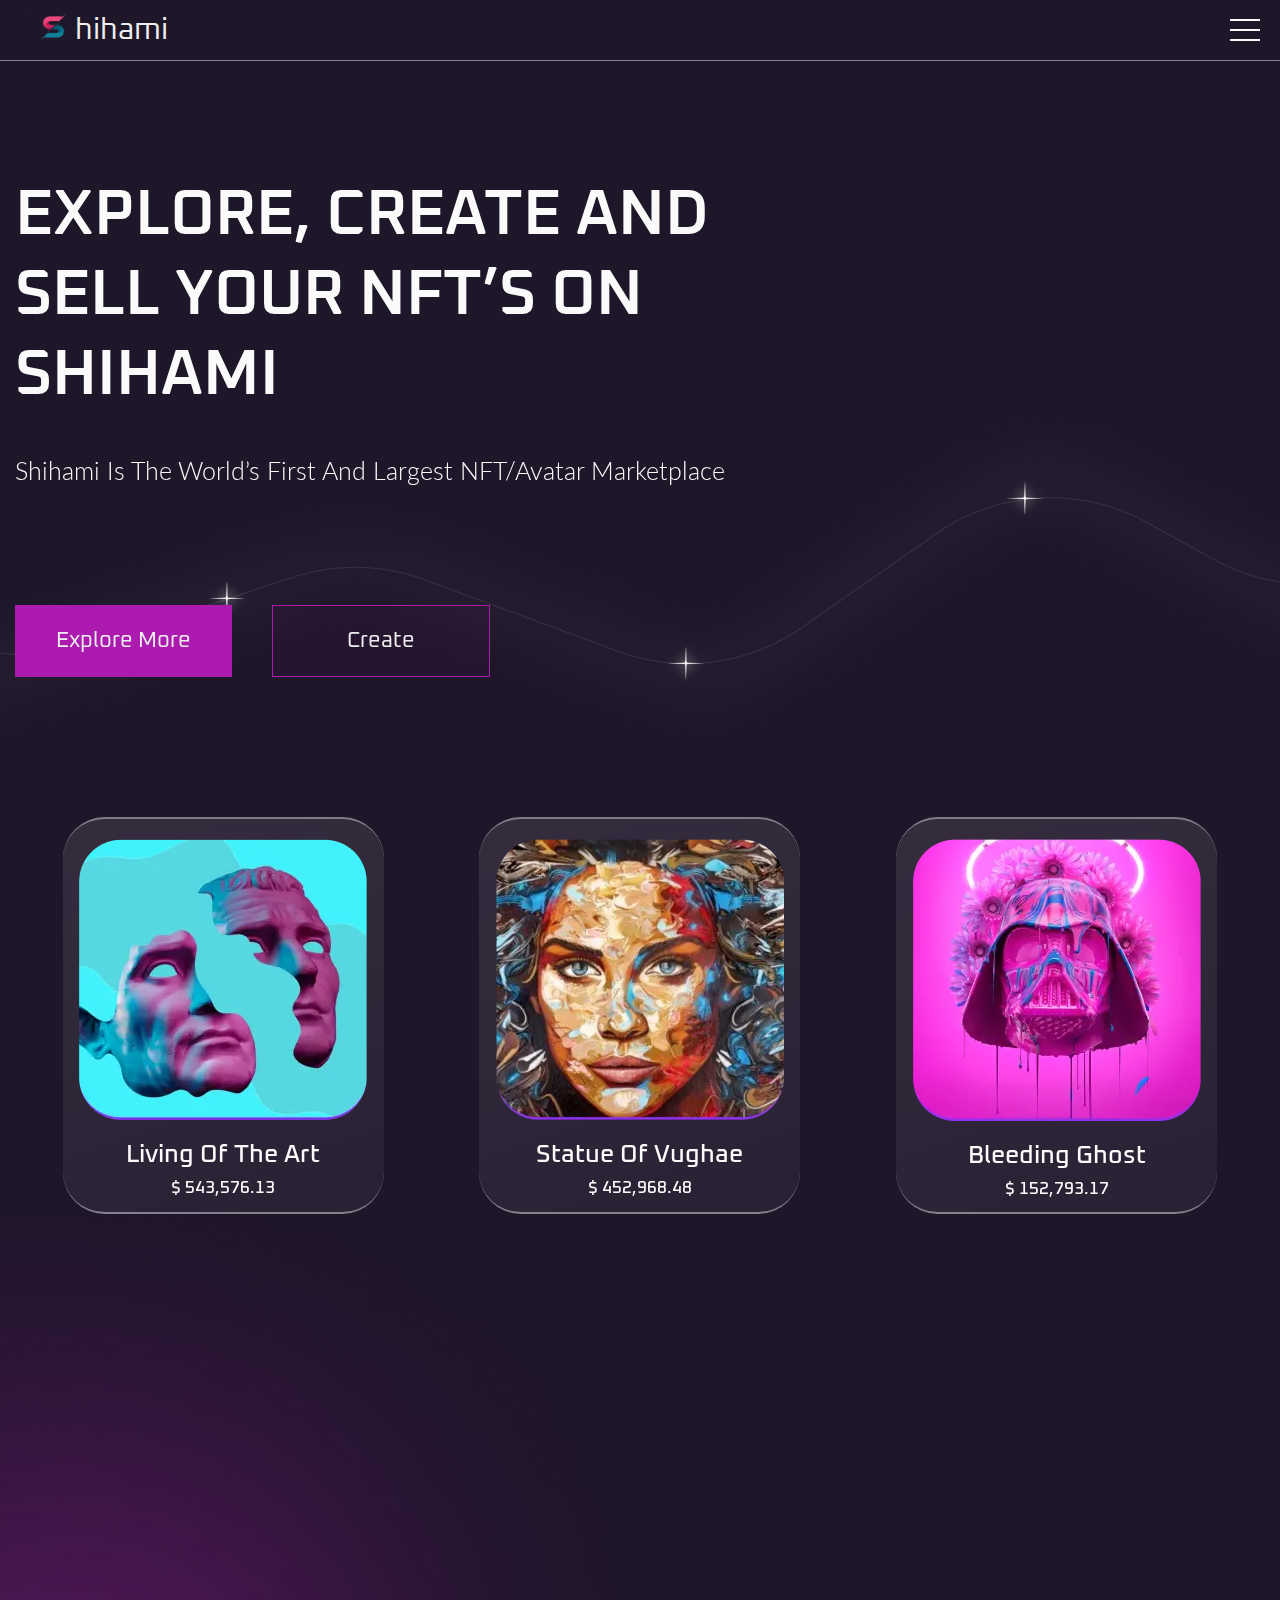
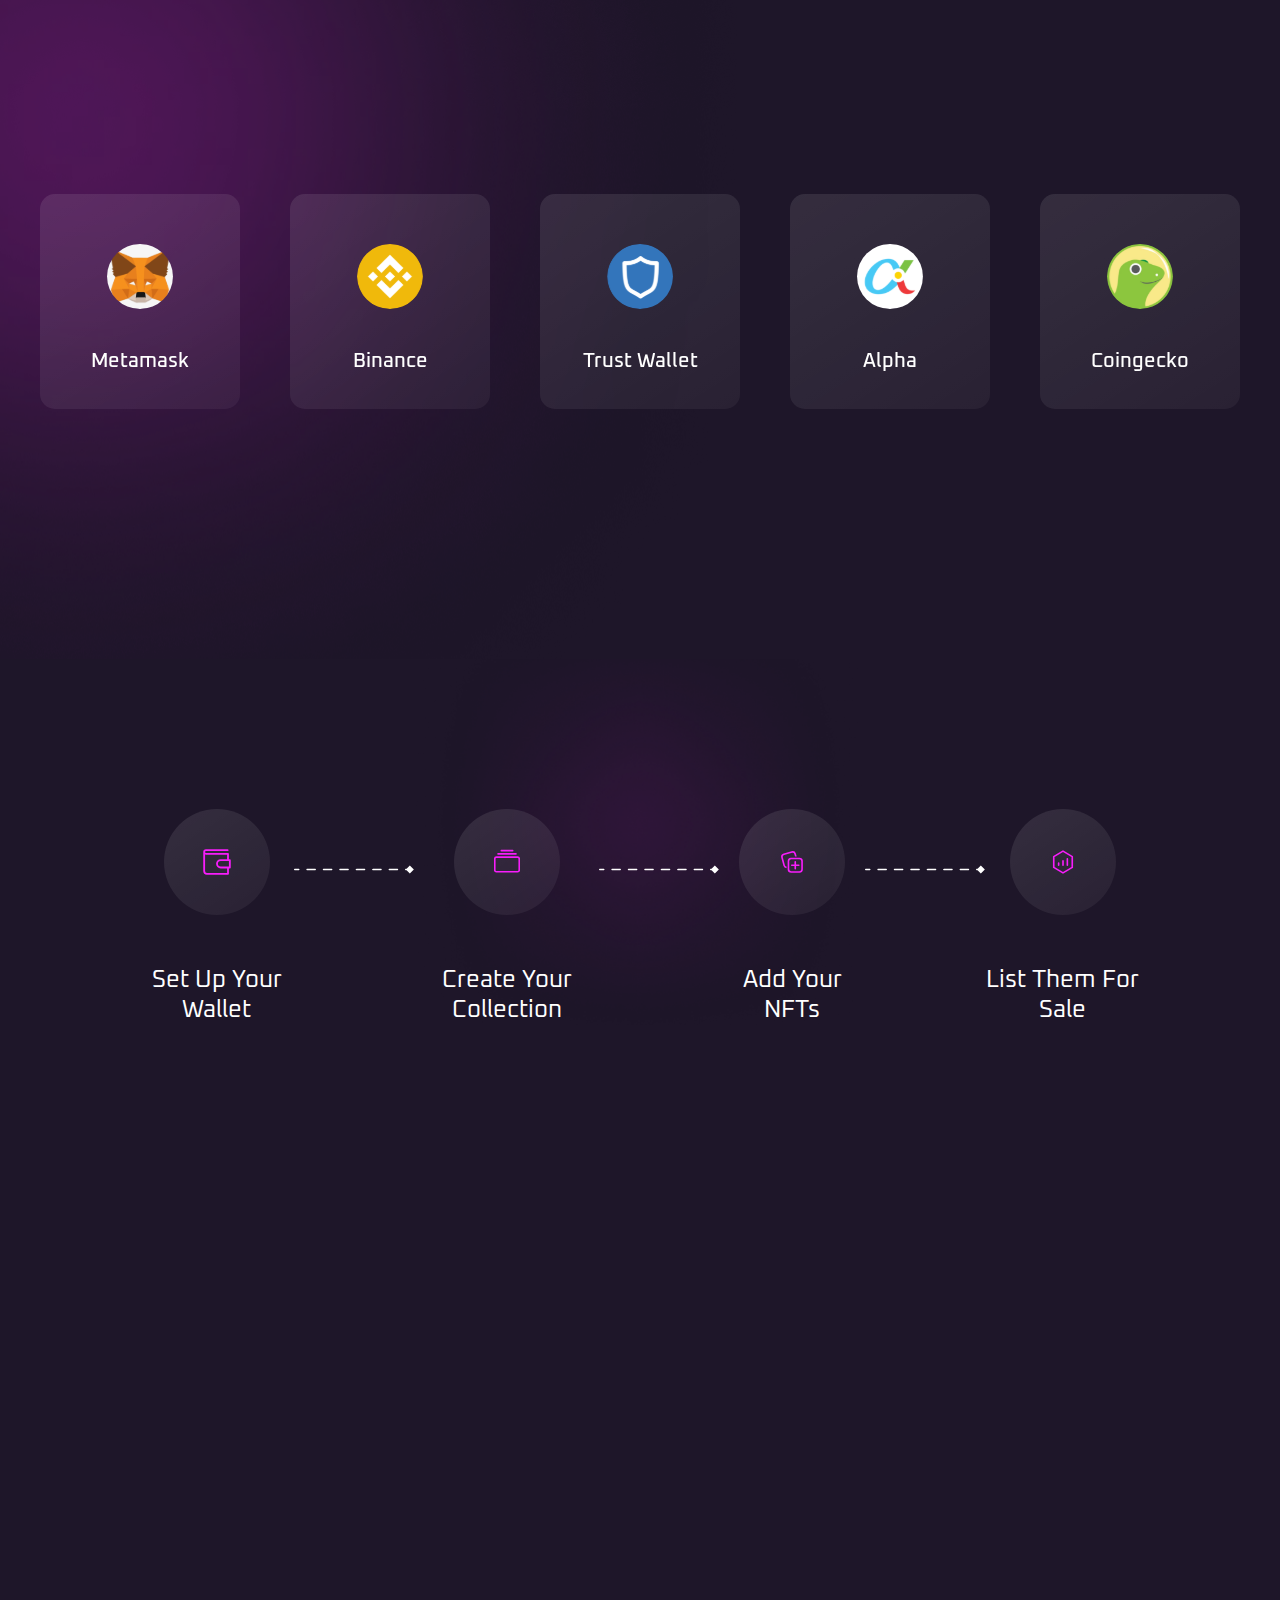
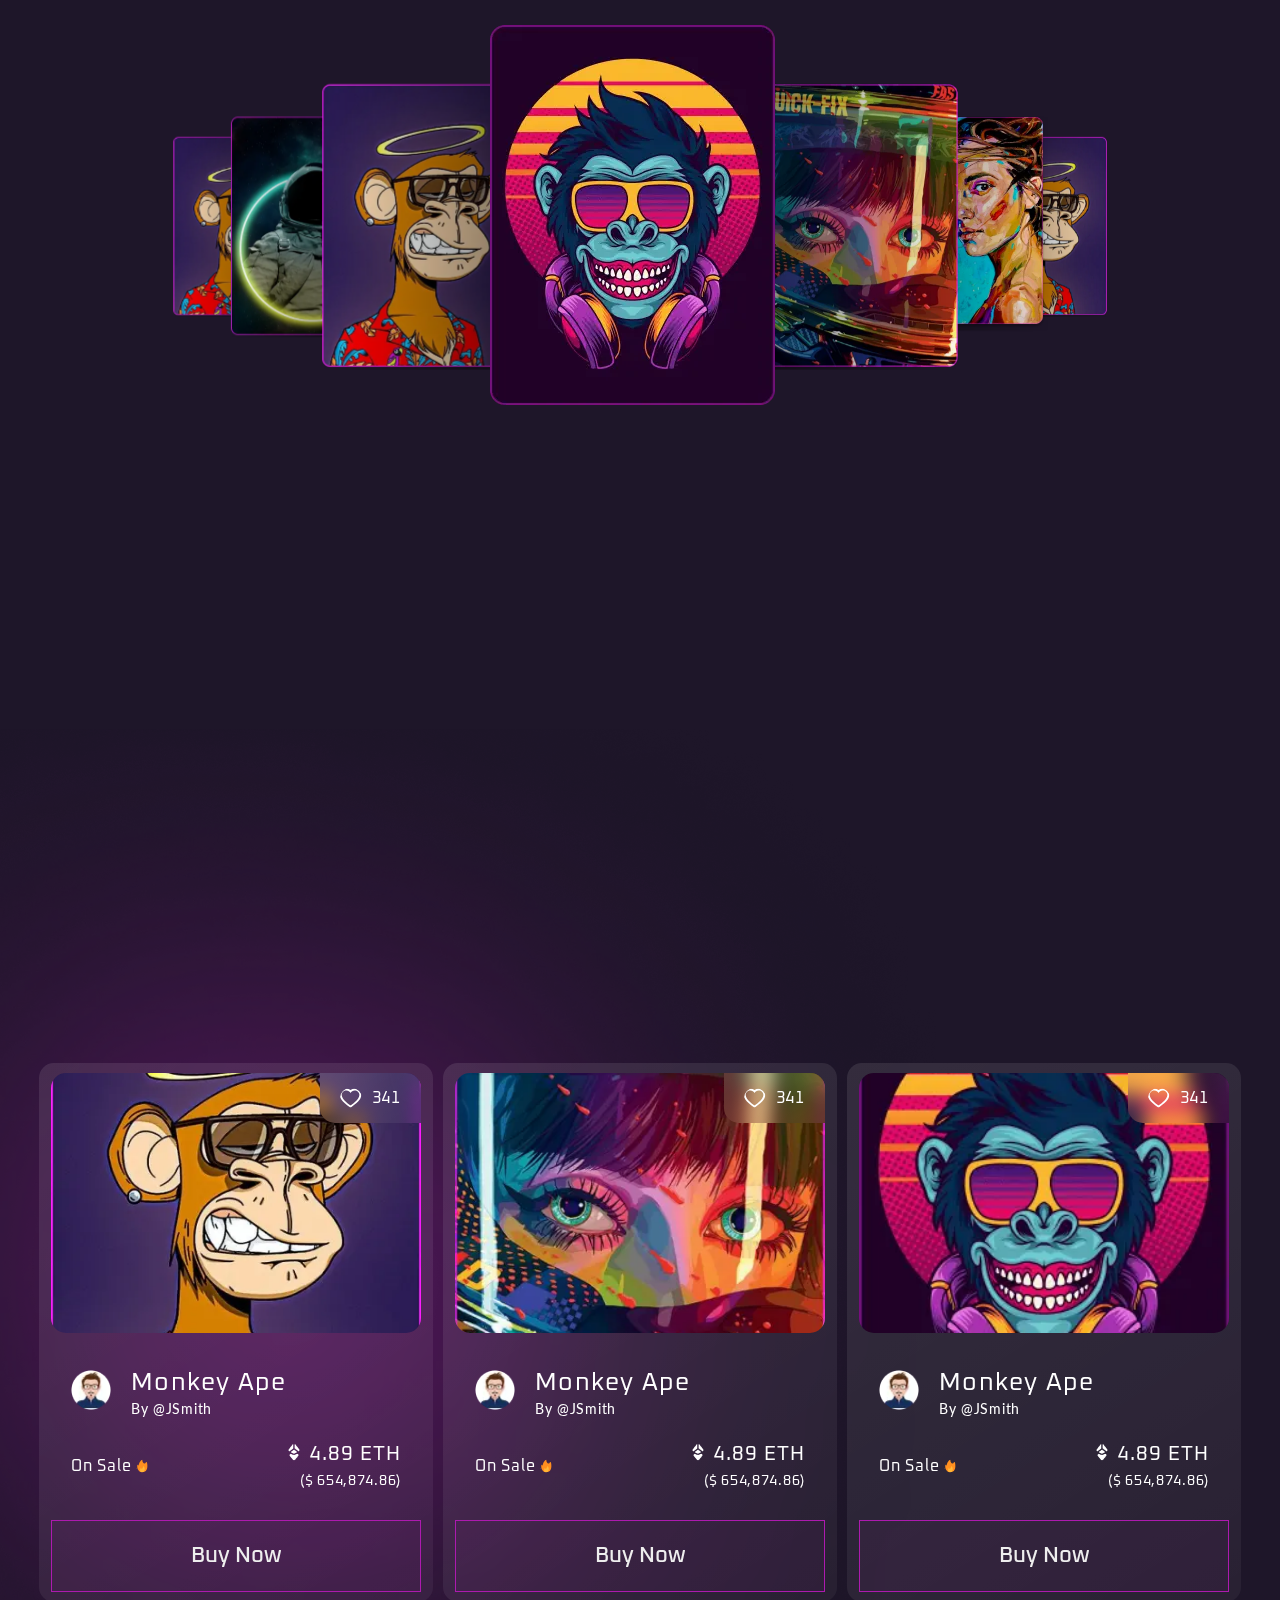
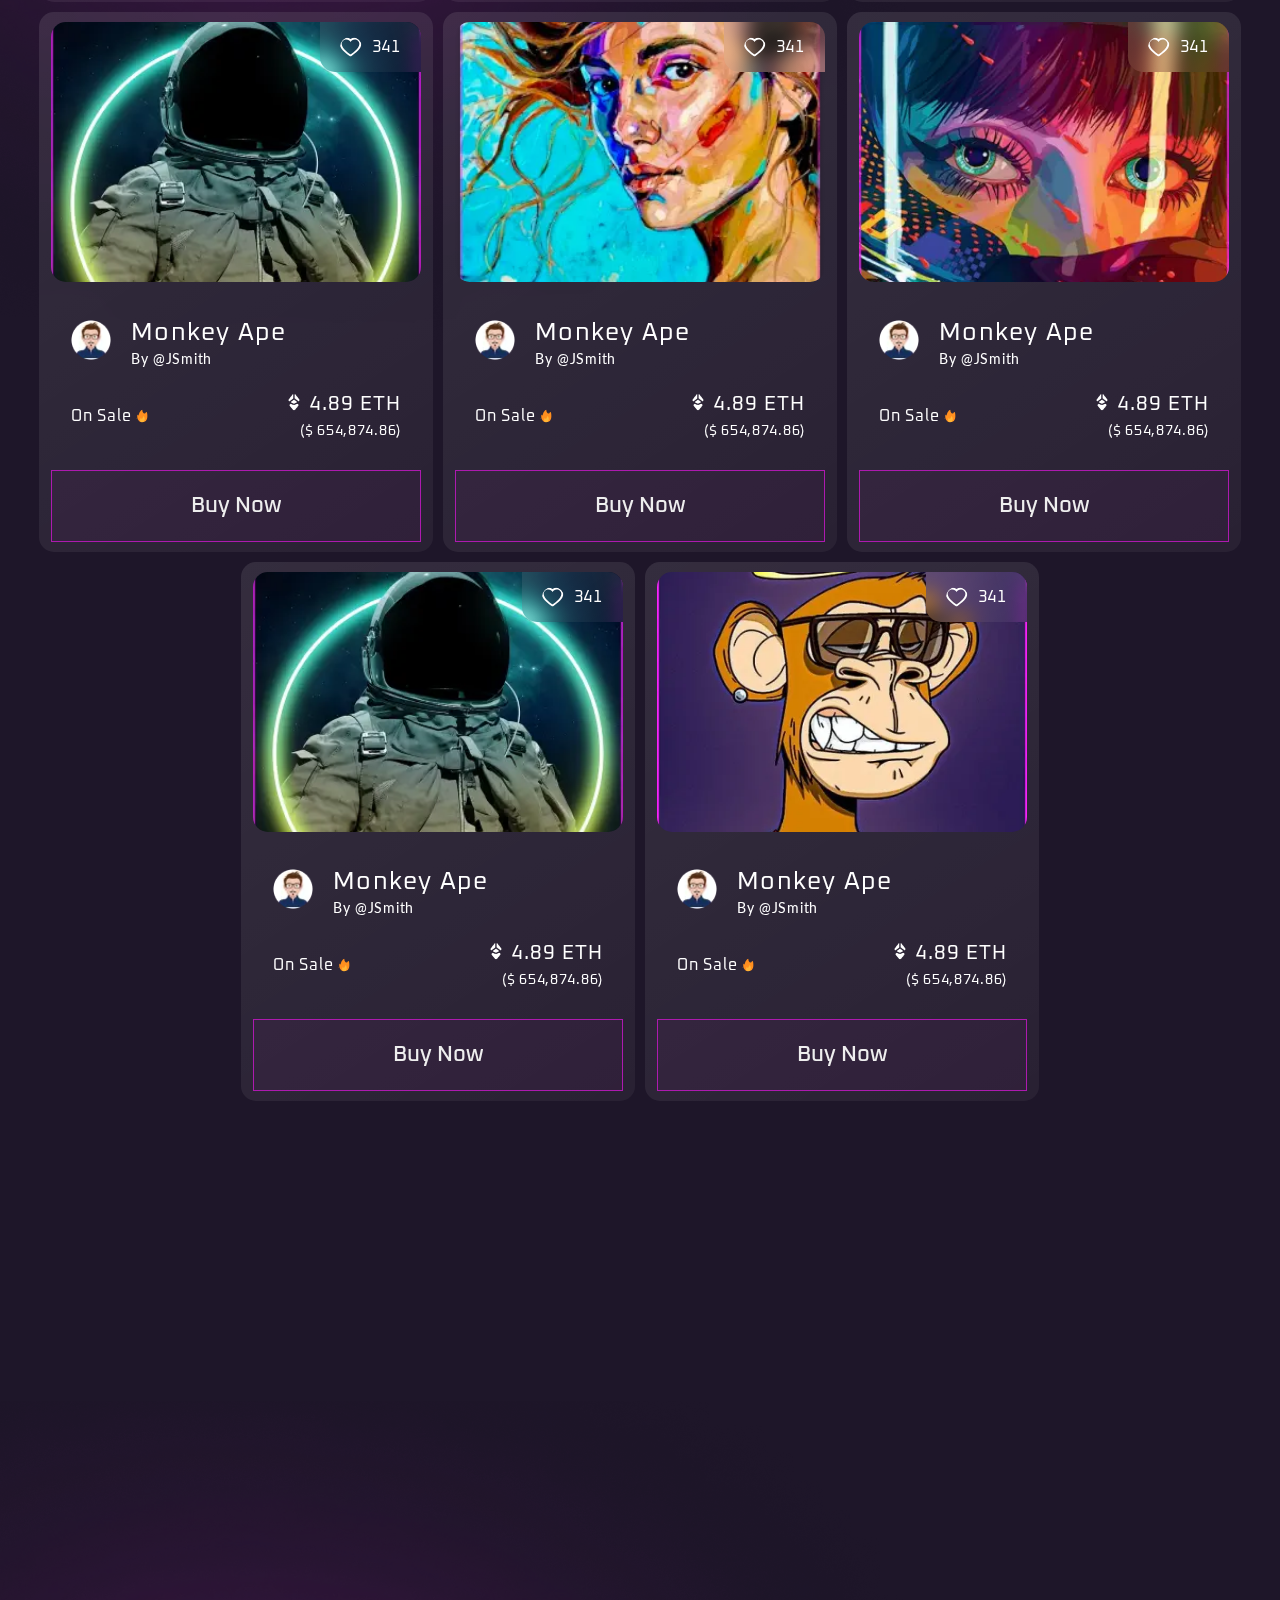
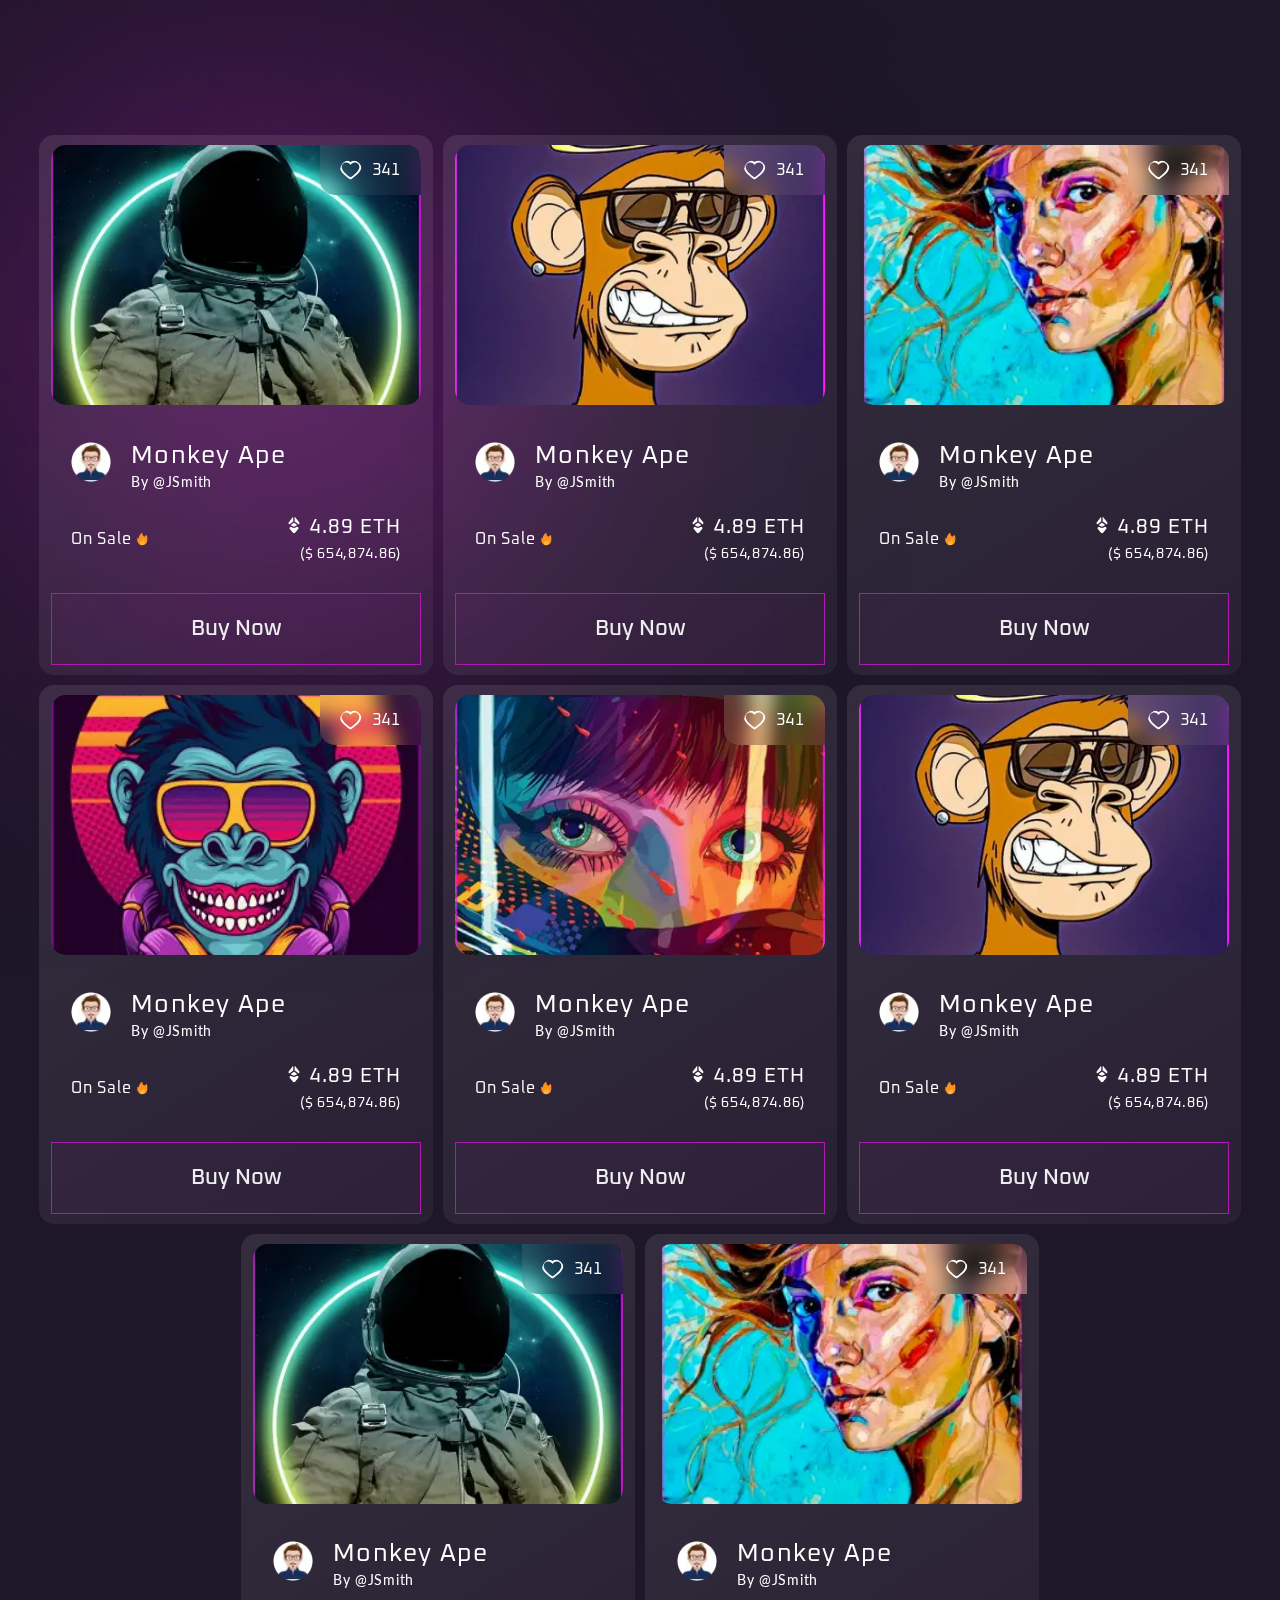
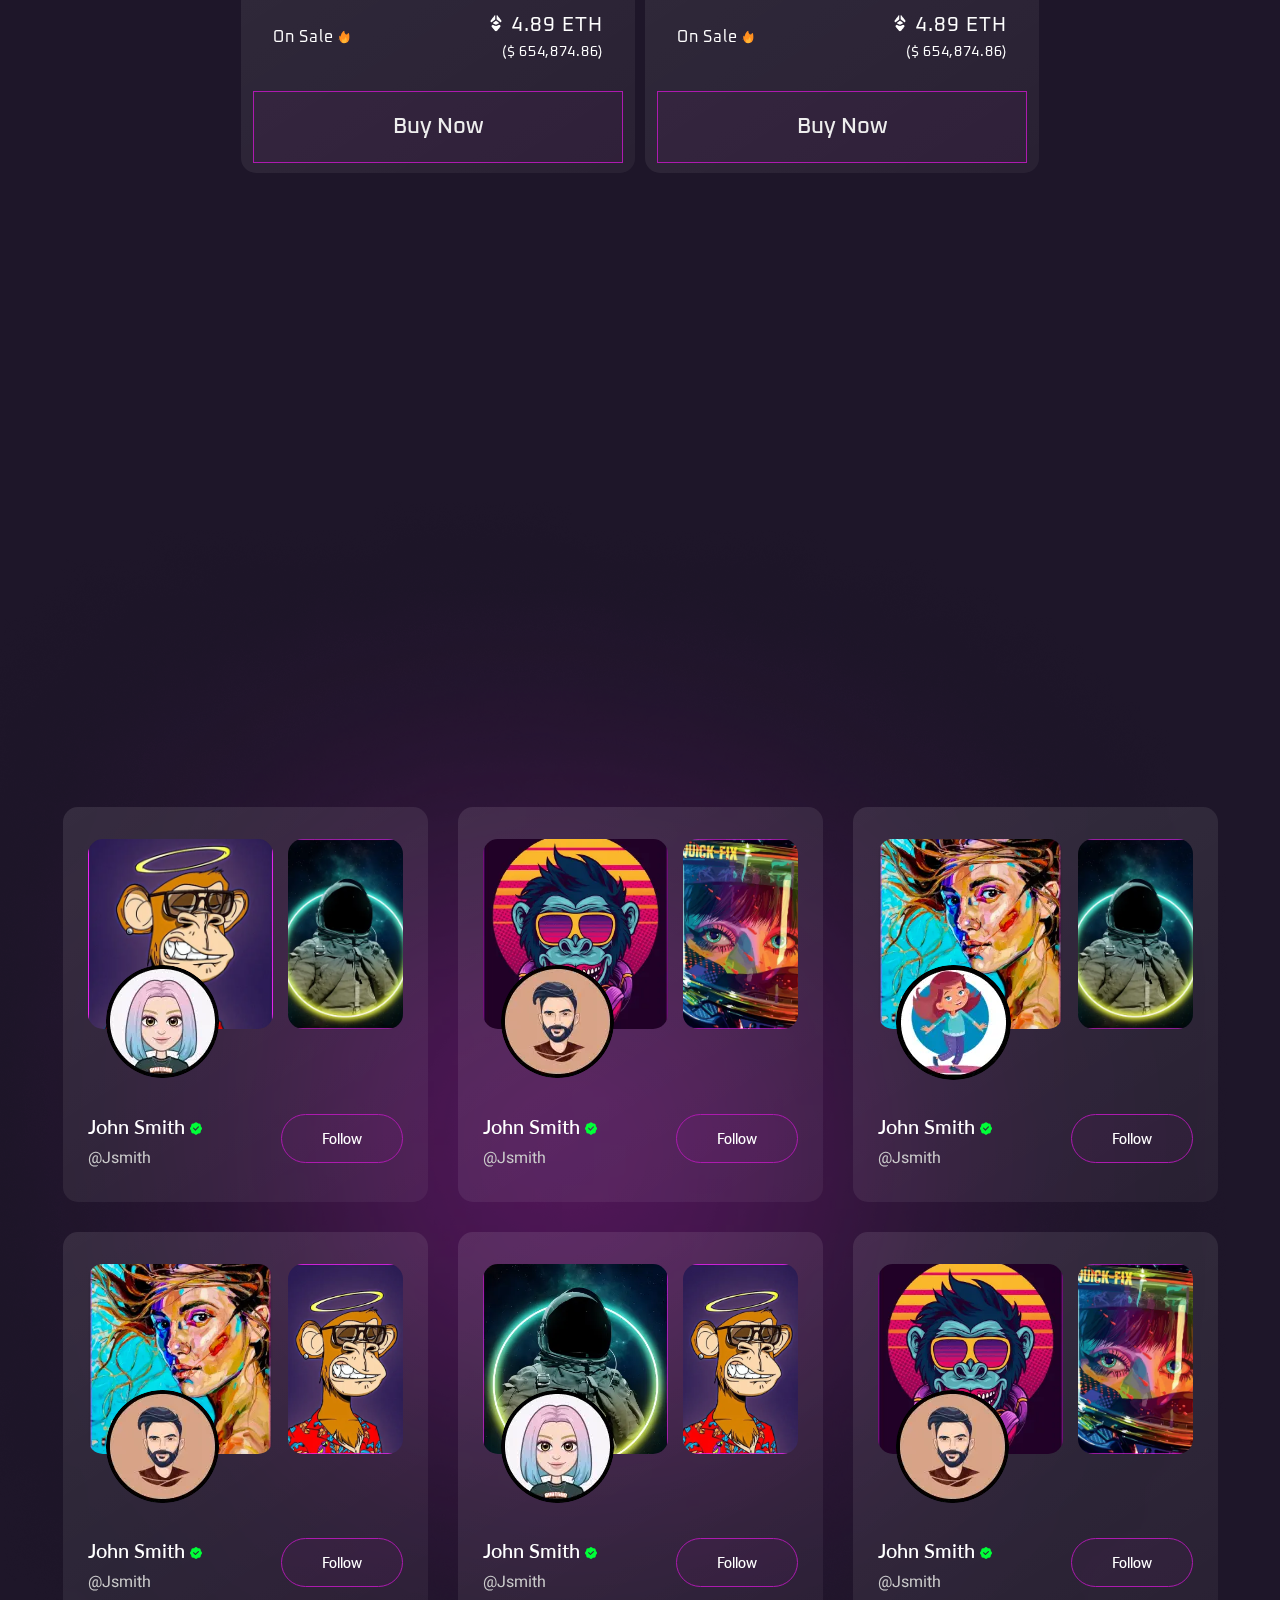
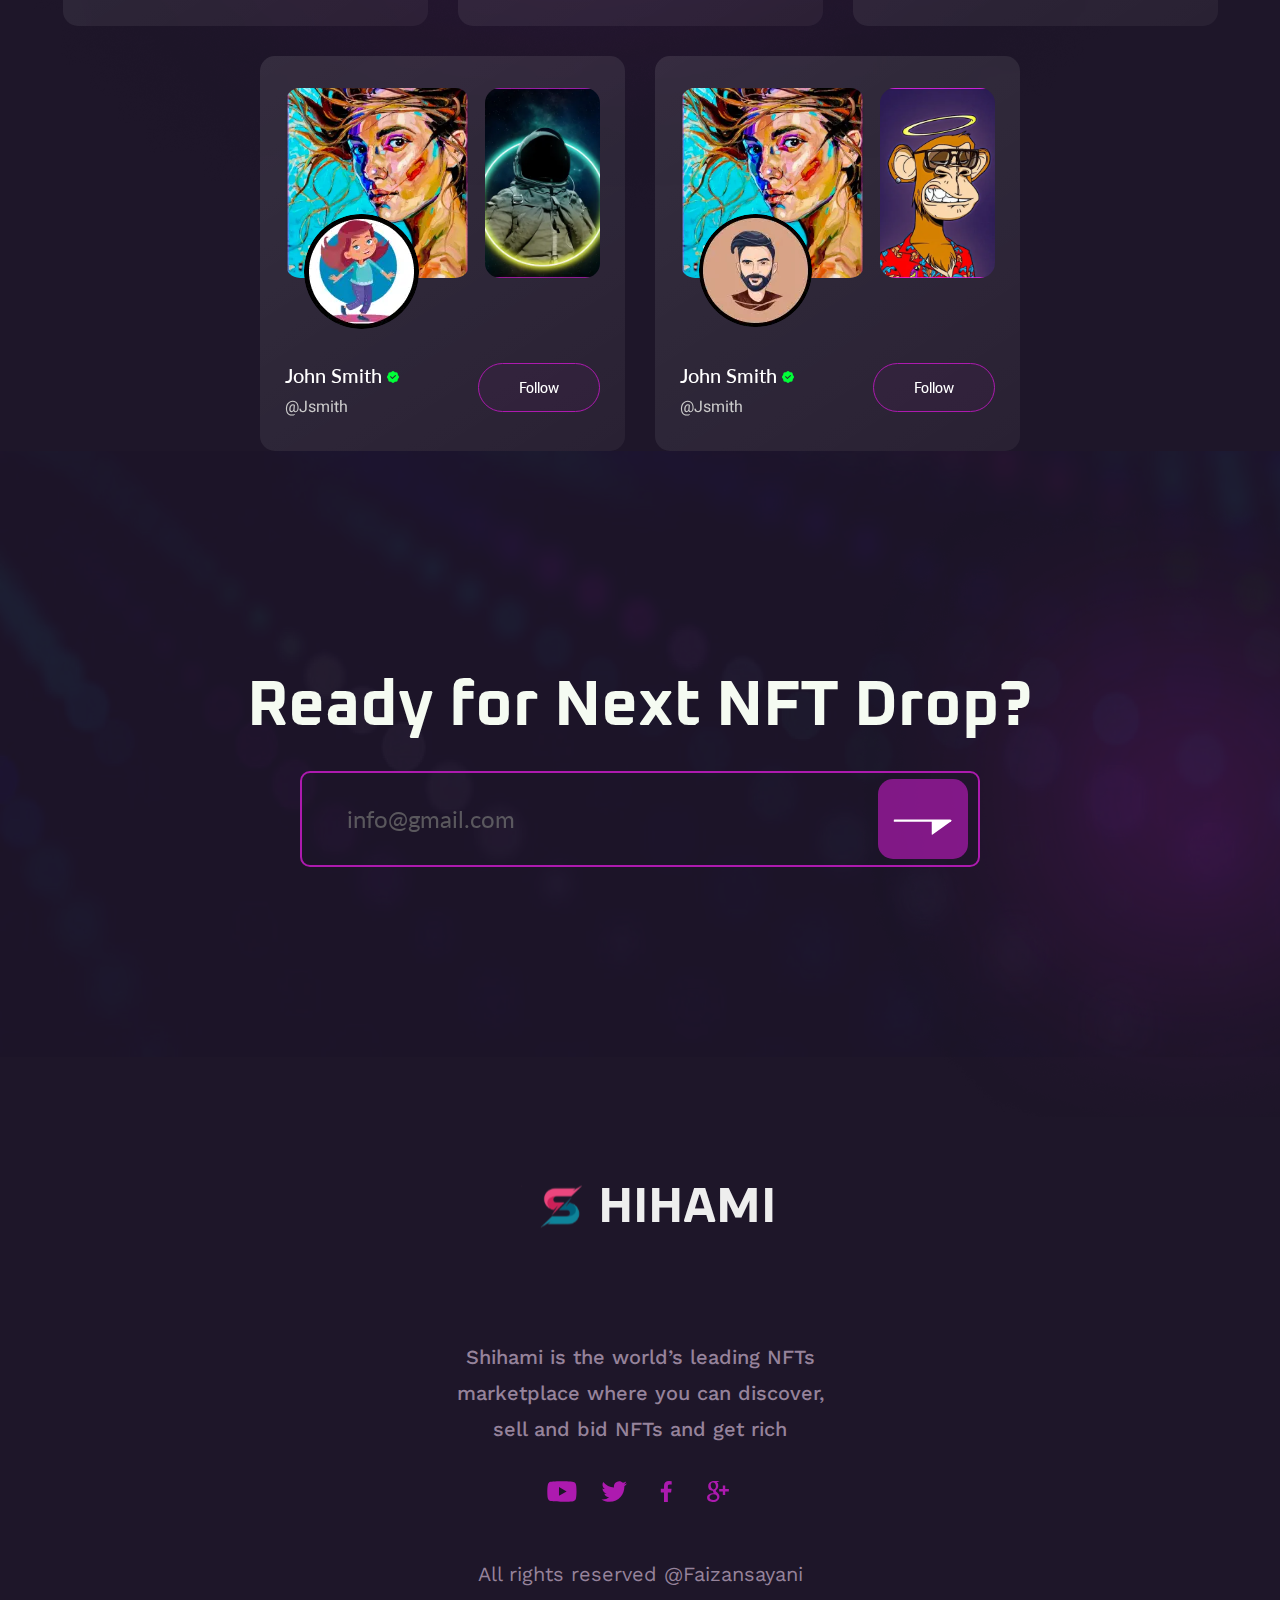
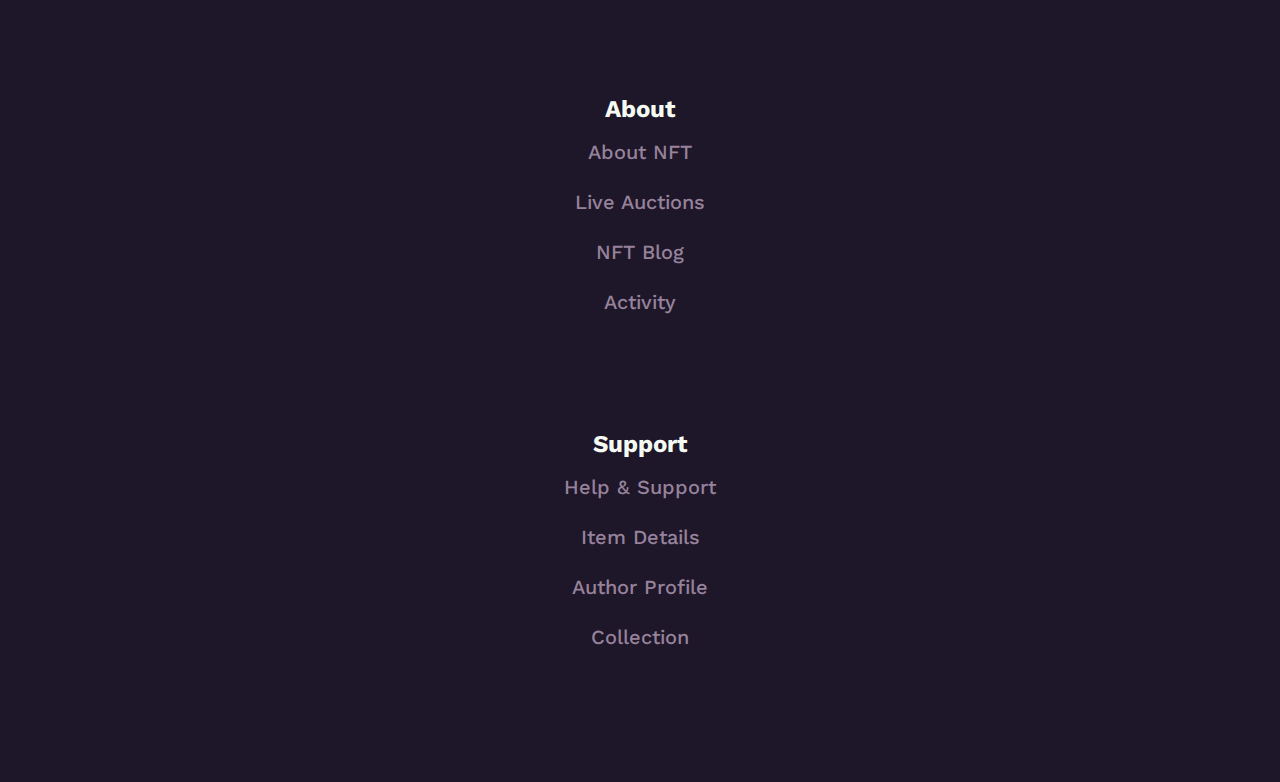
==== commit ef188299: "Add files via upload" ====
--- a/index.html
+++ b/index.html
@@ -5,12 +5,12 @@
 	<meta charset="UTF-8">
 	<meta http-equiv="X-UA-Compatible" content="IE=edge">
 	<meta name="viewport" content="width=device-width, initial-scale=1.0">
-	<link rel="stylesheet" href="https://cdn.jsdelivr.net/npm/swiper@9/swiper-bundle.min.css?_v=20230610185910" />
-	<link rel="stylesheet" href="css/style.min.css?_v=20230610185910">
+	<link rel="stylesheet" href="https://cdn.jsdelivr.net/npm/swiper@9/swiper-bundle.min.css?_v=20230613210202" />
+	<link rel="stylesheet" href="css/style.min.css?_v=20230613210202">
 	<link rel="preconnect" href="https://fonts.googleapis.com">
 	<link rel="preconnect" href="https://fonts.gstatic.com" crossorigin>
 	<link
-		href="https://fonts.googleapis.com/css2?family=Heebo&family=Lato:wght@300;400&family=Oxanium:wght@400;500;600;700&family=Work+Sans:wght@400;500;600;700&display=swap&_v=20230610185910"
+		href="https://fonts.googleapis.com/css2?family=Heebo&family=Lato:wght@300;400&family=Oxanium:wght@400;500;600;700&family=Work+Sans:wght@400;500;600;700&display=swap&_v=20230613210202"
 		rel="stylesheet">
 
 
@@ -166,9 +166,9 @@
 		<div class="container">
 			<div class="text">
 				<div class="top-text" data-aos="fade-down" data-aos-duration="2000" data-aos-once="true">
-					<p >Trade with world’s most trusted and fastest wallets</p>
-				</div>
-				<div class="title"  data-aos="fade-right" data-aos-duration="500" data-aos-once="true">
+					<p>Trade with world’s most trusted and fastest wallets</p>
+				</div>
+				<div class="title" data-aos="fade-right" data-aos-duration="500" data-aos-once="true">
 					<h2>wallets we support</h2>
 				</div>
 			</div>
@@ -364,7 +364,7 @@
 				</div>
 
 				<div class="wrapper" data-aos="flip-up" data-aos-duration="900" data-aos-once="true">
-					<div class="title" >
+					<div class="title">
 						<h2>hot trending nFTs </h2>
 					</div>
 
@@ -923,7 +923,7 @@
 
 			<div class="text">
 
-				<div class="top-text" data-aos="fade-right" data-aos-duration="1000" data-aos-once="true"> 
+				<div class="top-text" data-aos="fade-right" data-aos-duration="1000" data-aos-once="true">
 					<p>Most Appreciated NFTs On Sale For the day</p>
 				</div>
 
@@ -1517,9 +1517,14 @@
 					<div class="influen-nft">
 						<div class="top">
 							<div class="nft_last">
-								<picture><source srcset="img/7_nft.webp" type="image/webp"><img src="img/7_nft.webp" alt=""></picture>
-
-								<picture><source srcset="img/4_nft.webp" type="image/webp"><img src="img/4_nft.webp" alt=""></picture>
+								<div class="first">
+									<picture><source srcset="img/4_nft.webp" type="image/webp"><img src="img/4_nft.webp" alt=""></picture>
+								</div>
+								
+								<div class="more">
+									<picture><source srcset="img/7_nft.webp" type="image/webp"><img src="img/7_nft.webp" alt=""></picture>
+								</div>
+
 							</div>
 
 							<div class="avatar">
@@ -1560,12 +1565,18 @@
 						</div>
 
 					</div>
+
 					<div class="influen-nft">
 						<div class="top">
 							<div class="nft_last">
-								<picture><source srcset="img/6_nft.webp" type="image/webp"><img src="img/6_nft.webp" alt=""></picture>
-
-								<picture><source srcset="img/5_nft.webp" type="image/webp"><img src="img/5_nft.webp" alt=""></picture>
+								<div class="first">
+									<picture><source srcset="img/6_nft.webp" type="image/webp"><img src="img/6_nft.webp" alt=""></picture>
+								</div>
+
+								<div class="more">
+									<picture><source srcset="img/5_nft.webp" type="image/webp"><img src="img/5_nft.webp" alt=""></picture>
+								</div>
+
 							</div>
 
 							<div class="avatar">
@@ -1610,9 +1621,13 @@
 					<div class="influen-nft">
 						<div class="top">
 							<div class="nft_last">
-								<picture><source srcset="img/8_nft.webp" type="image/webp"><img src="img/8_nft.webp" alt=""></picture>
-
-								<picture><source srcset="img/7_nft.webp" type="image/webp"><img src="img/7_nft.webp" alt=""></picture>
+								<div class="first">
+									<picture><source srcset="img/8_nft.webp" type="image/webp"><img src="img/8_nft.webp" alt=""></picture>
+								</div>
+
+								<div class="more">
+									<picture><source srcset="img/7_nft.webp" type="image/webp"><img src="img/7_nft.webp" alt=""></picture>
+								</div>
 							</div>
 
 							<div class="avatar">
@@ -1657,9 +1672,14 @@
 					<div class="influen-nft">
 						<div class="top">
 							<div class="nft_last">
-								<picture><source srcset="img/8_nft.webp" type="image/webp"><img src="img/8_nft.webp" alt=""></picture>
-
-								<picture><source srcset="img/4_nft.webp" type="image/webp"><img src="img/4_nft.webp" alt=""></picture>
+								<div class="first">
+									<picture><source srcset="img/8_nft.webp" type="image/webp"><img src="img/8_nft.webp" alt=""></picture>
+								</div>
+
+
+								<div class="more">
+									<picture><source srcset="img/4_nft.webp" type="image/webp"><img src="img/4_nft.webp" alt=""></picture>
+								</div>
 							</div>
 
 							<div class="avatar">
@@ -1704,9 +1724,13 @@
 					<div class="influen-nft">
 						<div class="top">
 							<div class="nft_last">
-								<picture><source srcset="img/7_nft.webp" type="image/webp"><img src="img/7_nft.webp" alt=""></picture>
-
-								<picture><source srcset="img/4_nft.webp" type="image/webp"><img src="img/4_nft.webp" alt=""></picture>
+								<div class="first">
+									<picture><source srcset="img/7_nft.webp" type="image/webp"><img src="img/7_nft.webp" alt=""></picture>
+								</div>
+
+								<div class="more">
+									<picture><source srcset="img/4_nft.webp" type="image/webp"><img src="img/4_nft.webp" alt=""></picture>
+								</div>
 							</div>
 
 							<div class="avatar">
@@ -1750,9 +1774,13 @@
 					<div class="influen-nft">
 						<div class="top">
 							<div class="nft_last">
-								<picture><source srcset="img/6_nft.webp" type="image/webp"><img src="img/6_nft.webp" alt=""></picture>
-
-								<picture><source srcset="img/5_nft.webp" type="image/webp"><img src="img/5_nft.webp" alt=""></picture>
+								<div class="first">
+									<picture><source srcset="img/6_nft.webp" type="image/webp"><img src="img/6_nft.webp" alt=""></picture>
+								</div>
+
+								<div class="more">
+									<picture><source srcset="img/5_nft.webp" type="image/webp"><img src="img/5_nft.webp" alt=""></picture>
+								</div>
 							</div>
 
 							<div class="avatar">
@@ -1797,9 +1825,13 @@
 					<div class="influen-nft">
 						<div class="top">
 							<div class="nft_last">
-								<picture><source srcset="img/8_nft.webp" type="image/webp"><img src="img/8_nft.webp" alt=""></picture>
-
-								<picture><source srcset="img/7_nft.webp" type="image/webp"><img src="img/7_nft.webp" alt=""></picture>
+								<div class="first">
+									<picture><source srcset="img/8_nft.webp" type="image/webp"><img src="img/8_nft.webp" alt=""></picture>
+								</div>
+
+								<div class="more">
+									<picture><source srcset="img/7_nft.webp" type="image/webp"><img src="img/7_nft.webp" alt=""></picture>
+								</div>
 							</div>
 
 							<div class="avatar">
@@ -1844,9 +1876,13 @@
 					<div class="influen-nft">
 						<div class="top">
 							<div class="nft_last">
-								<picture><source srcset="img/8_nft.webp" type="image/webp"><img src="img/8_nft.webp" alt=""></picture>
-
-								<picture><source srcset="img/4_nft.webp" type="image/webp"><img src="img/4_nft.webp" alt=""></picture>
+								<div class="first">
+									<picture><source srcset="img/8_nft.webp" type="image/webp"><img src="img/8_nft.webp" alt=""></picture>
+								</div>
+
+								<div class="more">
+									<picture><source srcset="img/4_nft.webp" type="image/webp"><img src="img/4_nft.webp" alt=""></picture>
+								</div>
 							</div>
 
 							<div class="avatar">
@@ -1929,7 +1965,9 @@
 						</div>
 					</a>
 
-					<button type="submit" class="button-last"><p>Submit</p></button>
+					<button type="submit" class="button-last">
+						<p>Submit</p>
+					</button>
 
 				</form>
 			</div>
@@ -2010,8 +2048,8 @@
 	</div>
 </footer>
 
-<script src="https://cdn.jsdelivr.net/npm/swiper@9/swiper-bundle.min.js?_v=20230610185910"></script>
-<script src="js/app.min.js?_v=20230610185910"></script>
+<script src="https://cdn.jsdelivr.net/npm/swiper@9/swiper-bundle.min.js?_v=20230613210202"></script>
+<script src="js/app.min.js?_v=20230613210202"></script>
 </body>
 
 </html>--- a/css/style.min.css
+++ b/css/style.min.css
@@ -1 +1 @@
-.email .container .form-wrapper form .button-last,.influencers .container .cards .button-top a button,.influencers .container .cards .wrraper-cards .button-view button,.influencers .container .cards .wrraper-cards .influen-nft .bottom .right button,.live-auction .container .cards .button-top a button,.live-auction .container .cards .wrraper-cards .button-view button,.live-auction .container .cards .wrraper-cards .card-nft .bottom .button button,.template-button,.tranding .container .cards .button-top a button,.tranding .container .cards .wrraper-cards .button-view button,.tranding .container .cards .wrraper-cards .card-nft .bottom .button button{background:rgba(173,26,175,.05);border:1px solid #ad1aaf;padding:21px 74px;font-family:Oxanium;font-style:normal;font-weight:500;font-size:22px;line-height:28px;text-align:center;text-transform:capitalize}.email .container .form-wrapper form .button-last:hover,.influencers .container .cards .button-top a button:hover,.influencers .container .cards .wrraper-cards .button-view button:hover,.influencers .container .cards .wrraper-cards .influen-nft .bottom .right button:hover,.live-auction .container .cards .button-top a button:hover,.live-auction .container .cards .wrraper-cards .button-view button:hover,.live-auction .container .cards .wrraper-cards .card-nft .bottom .button button:hover,.template-button:hover,.tranding .container .cards .button-top a button:hover,.tranding .container .cards .wrraper-cards .button-view button:hover,.tranding .container .cards .wrraper-cards .card-nft .bottom .button button:hover{background-color:rgba(172,26,175,.281);color:#eee}.ml-5{margin-left:5px}.mr-5{margin-right:5px}.mb-5{margin-bottom:5px}.mt-5{margin-top:5px}.ml-10{margin-left:10px}.mr-10{margin-right:10px}.mb-10{margin-bottom:10px}.mt-10{margin-top:10px}.ml-15{margin-left:15px}.mr-15{margin-right:15px}.mb-15{margin-bottom:15px}.mt-15{margin-top:15px}.ml-20{margin-left:20px}.mr-20{margin-right:20px}.mb-20{margin-bottom:20px!important}.mt-20{margin-top:20px}.ml-25{margin-left:25px}.mr-25{margin-right:25px}.mb-25{margin-bottom:25px!important}.mt-25{margin-top:25px}.ml-30{margin-left:30px}.mr-30{margin-right:30px}.mb-30{margin-bottom:30px}.mt-30{margin-top:30px}.ml-35{margin-left:35px}.mr-35{margin-right:35px}.mb-35{margin-bottom:35px}.mt-35{margin-top:35px}.ml-40{margin-left:40px}.mr-40{margin-right:40px}.mb-40{margin-bottom:40px}.mt-40{margin-top:40px}.ml-45{margin-left:45px}.mr-45{margin-right:45px}.mb-45{margin-bottom:45px}.mt-45{margin-top:45px}.ml-50{margin-left:50px}.mr-50{margin-right:50px}.mb-50{margin-bottom:50px}.mt-50{margin-top:50px}.ml-100{margin-left:100px}.mr-100{margin-right:100px}.mb-100{margin-bottom:100px}.mt-100{margin-top:100px}.fz-10{font-size:10px}.fz-12{font-size:12px}.fz-14{font-size:14px}.fz-16{font-size:16px}.fz-18{font-size:18px}.fz-20{font-size:20px}.fz-22{font-size:24px}.fz-24{font-size:24px}.fw-100{font-weight:100}.fw-300{font-weight:300}.fw-400{font-weight:400}.fw-500{font-weight:500}.fw-600{font-weight:600}.fw-700{font-weight:700}.fw-800{font-weight:800}.fw-900{font-weight:900}.fs-italic{font-style:italic}.fs-italic{font-style:normal}.d-f{display:-webkit-box;display:-ms-flexbox;display:flex}.jc-sp{-webkit-box-pack:justify;-ms-flex-pack:justify;justify-content:space-between}.jc-cen{-webkit-box-pack:center;-ms-flex-pack:center;justify-content:center}.jc-sa{-ms-flex-pack:distribute;justify-content:space-around}.jc-end{-webkit-box-pack:end;-ms-flex-pack:end;justify-content:flex-end}.ai-cen{-webkit-box-align:center;-ms-flex-align:center;align-items:center}.ai-start{-webkit-box-align:start;-ms-flex-align:start;align-items:flex-start}.ai-end{-webkit-box-align:end;-ms-flex-align:end;align-items:flex-end}.flex-direction-column{-webkit-box-orient:vertical;-webkit-box-direction:normal;-ms-flex-direction:column;flex-direction:column}.flex-wrap{-ms-flex-wrap:wrap;flex-wrap:wrap}.h-100{height:100%}.w-100{width:100%}.text-align-cen{text-align:center}.text-align-left{text-align:left}.text-align-right{text-align:right}.cursor-pointer{cursor:pointer}/*! normalize.css v8.0.1 | MIT License | github.com/necolas/normalize.css */html{line-height:1.15;-webkit-text-size-adjust:100%}body{margin:0}main{display:block}h1{font-size:2em;margin:.67em 0}hr{-webkit-box-sizing:content-box;box-sizing:content-box;height:0;overflow:visible}pre{font-family:monospace,monospace;font-size:1em}a{background-color:transparent}abbr[title]{border-bottom:none;text-decoration:underline;-webkit-text-decoration:underline dotted;text-decoration:underline dotted}b,strong{font-weight:bolder}code,kbd,samp{font-family:monospace,monospace;font-size:1em}small{font-size:80%}sub,sup{font-size:75%;line-height:0;position:relative;vertical-align:baseline}sub{bottom:-.25em}sup{top:-.5em}img{border-style:none}button,input,optgroup,select,textarea{font-family:inherit;font-size:100%;line-height:1.15;margin:0}button,input{overflow:visible}button,select{text-transform:none}[type=button],[type=reset],[type=submit],button{-webkit-appearance:button}[type=button]::-moz-focus-inner,[type=reset]::-moz-focus-inner,[type=submit]::-moz-focus-inner,button::-moz-focus-inner{border-style:none;padding:0}[type=button]:-moz-focusring,[type=reset]:-moz-focusring,[type=submit]:-moz-focusring,button:-moz-focusring{outline:1px dotted ButtonText}fieldset{padding:.35em .75em .625em}legend{-webkit-box-sizing:border-box;box-sizing:border-box;color:inherit;display:table;max-width:100%;padding:0;white-space:normal}progress{vertical-align:baseline}textarea{overflow:auto}[type=checkbox],[type=radio]{-webkit-box-sizing:border-box;box-sizing:border-box;padding:0}[type=number]::-webkit-inner-spin-button,[type=number]::-webkit-outer-spin-button{height:auto}[type=search]{-webkit-appearance:textfield;outline-offset:-2px}[type=search]::-webkit-search-decoration{-webkit-appearance:none}::-webkit-file-upload-button{-webkit-appearance:button;font:inherit}details{display:block}summary{display:list-item}template{display:none}[hidden]{display:none}*,:after,:before{margin:0;padding:0;-webkit-box-sizing:border-box;box-sizing:border-box}body,html{height:100%;scroll-behavior:smooth!important}body,html{scroll-behavior:smooth!important}input:focus,textarea:focus{outline:0}a,button{font-weight:400}a{text-decoration:none}button{border:0;background:0 0;cursor:pointer}img{max-width:100%;height:auto}h1,h2,h3,h4,h5,h6{margin:0;font-weight:400}html{scroll-behavior:smooth;overflow-x:hidden;height:auto}html body{overflow-x:hidden;position:relative;color:#2b2b2a;background:#1e1629;scroll-behavior:smooth;font-family:Raleway;font-weight:500}html body.active-body{overflow:hidden}h1,h2,h3,h4,h5,h6{font-size:36px}a,button{color:#eee}.container{max-width:1600px;width:100%;padding:0 15px;margin:0 auto}.wrapper-cards-active{max-height:5000px!important;-webkit-transition:max-height .3s ease;-o-transition:max-height .3s ease;transition:max-height .3s ease;padding-bottom:120px}.arrow-down-active{-webkit-transform:rotate(180deg);-ms-transform:rotate(180deg);transform:rotate(180deg)}.wrapper-arrow-active{background:0 0!important}@font-face{font-family:swiper-icons;src:url("data:application/font-woff;charset=utf-8;base64, [base64]//wADZ2x5ZgAAAywAAADMAAAD2MHtryVoZWFkAAABbAAAADAAAAA2E2+eoWhoZWEAAAGcAAAAHwAAACQC9gDzaG10eAAAAigAAAAZAAAArgJkABFsb2NhAAAC0AAAAFoAAABaFQAUGG1heHAAAAG8AAAAHwAAACAAcABAbmFtZQAAA/gAAAE5AAACXvFdBwlwb3N0AAAFNAAAAGIAAACE5s74hXjaY2BkYGAAYpf5Hu/j+W2+MnAzMYDAzaX6QjD6/4//Bxj5GA8AuRwMYGkAPywL13jaY2BkYGA88P8Agx4j+/8fQDYfA1AEBWgDAIB2BOoAeNpjYGRgYNBh4GdgYgABEMnIABJzYNADCQAACWgAsQB42mNgYfzCOIGBlYGB0YcxjYGBwR1Kf2WQZGhhYGBiYGVmgAFGBiQQkOaawtDAoMBQxXjg/wEGPcYDDA4wNUA2CCgwsAAAO4EL6gAAeNpj2M0gyAACqxgGNWBkZ2D4/wMA+xkDdgAAAHjaY2BgYGaAYBkGRgYQiAHyGMF8FgYHIM3DwMHABGQrMOgyWDLEM1T9/w8UBfEMgLzE////P/5//f/V/xv+r4eaAAeMbAxwIUYmIMHEgKYAYjUcsDAwsLKxc3BycfPw8jEQA/[base64]/uznmfPFBNODM2K7MTQ45YEAZqGP81AmGGcF3iPqOop0r1SPTaTbVkfUe4HXj97wYE+yNwWYxwWu4v1ugWHgo3S1XdZEVqWM7ET0cfnLGxWfkgR42o2PvWrDMBSFj/IHLaF0zKjRgdiVMwScNRAoWUoH78Y2icB/yIY09An6AH2Bdu/UB+yxopYshQiEvnvu0dURgDt8QeC8PDw7Fpji3fEA4z/PEJ6YOB5hKh4dj3EvXhxPqH/SKUY3rJ7srZ4FZnh1PMAtPhwP6fl2PMJMPDgeQ4rY8YT6Gzao0eAEA409DuggmTnFnOcSCiEiLMgxCiTI6Cq5DZUd3Qmp10vO0LaLTd2cjN4fOumlc7lUYbSQcZFkutRG7g6JKZKy0RmdLY680CDnEJ+UMkpFFe1RN7nxdVpXrC4aTtnaurOnYercZg2YVmLN/d/gczfEimrE/fs/bOuq29Zmn8tloORaXgZgGa78yO9/cnXm2BpaGvq25Dv9S4E9+5SIc9PqupJKhYFSSl47+Qcr1mYNAAAAeNptw0cKwkAAAMDZJA8Q7OUJvkLsPfZ6zFVERPy8qHh2YER+3i/BP83vIBLLySsoKimrqKqpa2hp6+jq6RsYGhmbmJqZSy0sraxtbO3sHRydnEMU4uR6yx7JJXveP7WrDycAAAAAAAH//wACeNpjYGRgYOABYhkgZgJCZgZNBkYGLQZtIJsFLMYAAAw3ALgAeNolizEKgDAQBCchRbC2sFER0YD6qVQiBCv/H9ezGI6Z5XBAw8CBK/m5iQQVauVbXLnOrMZv2oLdKFa8Pjuru2hJzGabmOSLzNMzvutpB3N42mNgZGBg4GKQYzBhYMxJLMlj4GBgAYow/P/PAJJhLM6sSoWKfWCAAwDAjgbRAAB42mNgYGBkAIIbCZo5IPrmUn0hGA0AO8EFTQAA");font-weight:400;font-style:normal}:root{--swiper-theme-color:#007aff}.swiper{margin-left:auto;margin-right:auto;position:relative;overflow:hidden;list-style:none;padding:0;z-index:1}.swiper-vertical>.swiper-wrapper{-webkit-box-orient:vertical;-webkit-box-direction:normal;-ms-flex-direction:column;flex-direction:column}.swiper-wrapper{position:relative;width:100%;height:100%;z-index:1;display:-webkit-box;display:-ms-flexbox;display:flex;-webkit-transition-property:-webkit-transform;transition-property:-webkit-transform;-o-transition-property:transform;transition-property:transform;transition-property:transform,-webkit-transform;-webkit-box-sizing:content-box;box-sizing:content-box}.swiper-android .swiper-slide,.swiper-wrapper{-webkit-transform:translate3d(0,0,0);transform:translate3d(0,0,0)}.swiper-pointer-events{-ms-touch-action:pan-y;touch-action:pan-y}.swiper-pointer-events.swiper-vertical{-ms-touch-action:pan-x;touch-action:pan-x}.swiper-slide{-ms-flex-negative:0;flex-shrink:0;width:100%;height:100%;position:relative;-webkit-transition-property:-webkit-transform;transition-property:-webkit-transform;-o-transition-property:transform;transition-property:transform;transition-property:transform,-webkit-transform}.swiper-slide-invisible-blank{visibility:hidden}.swiper-autoheight,.swiper-autoheight .swiper-slide{height:auto}.swiper-autoheight .swiper-wrapper{-webkit-box-align:start;-ms-flex-align:start;align-items:flex-start;-webkit-transition-property:height,-webkit-transform;transition-property:height,-webkit-transform;-o-transition-property:transform,height;transition-property:transform,height;transition-property:transform,height,-webkit-transform}.swiper-3d,.swiper-3d.swiper-css-mode .swiper-wrapper{-webkit-perspective:1200px;perspective:1200px}.swiper-3d .swiper-cube-shadow,.swiper-3d .swiper-slide,.swiper-3d .swiper-slide-shadow,.swiper-3d .swiper-slide-shadow-bottom,.swiper-3d .swiper-slide-shadow-left,.swiper-3d .swiper-slide-shadow-right,.swiper-3d .swiper-slide-shadow-top,.swiper-3d .swiper-wrapper{-webkit-transform-style:preserve-3d;transform-style:preserve-3d}.swiper-3d .swiper-slide-shadow,.swiper-3d .swiper-slide-shadow-bottom,.swiper-3d .swiper-slide-shadow-left,.swiper-3d .swiper-slide-shadow-right,.swiper-3d .swiper-slide-shadow-top{position:absolute;left:0;top:0;width:100%;height:100%;pointer-events:none;z-index:10}.swiper-3d .swiper-slide-shadow{background:rgba(0,0,0,.15)}.swiper-3d .swiper-slide-shadow-left{background-image:-webkit-gradient(linear,right top,left top,from(rgba(0,0,0,.5)),to(rgba(0,0,0,0)));background-image:-o-linear-gradient(right,rgba(0,0,0,.5),rgba(0,0,0,0));background-image:linear-gradient(to left,rgba(0,0,0,.5),rgba(0,0,0,0))}.swiper-3d .swiper-slide-shadow-right{background-image:-webkit-gradient(linear,left top,right top,from(rgba(0,0,0,.5)),to(rgba(0,0,0,0)));background-image:-o-linear-gradient(left,rgba(0,0,0,.5),rgba(0,0,0,0));background-image:linear-gradient(to right,rgba(0,0,0,.5),rgba(0,0,0,0))}.swiper-3d .swiper-slide-shadow-top{background-image:-webkit-gradient(linear,left bottom,left top,from(rgba(0,0,0,.5)),to(rgba(0,0,0,0)));background-image:-o-linear-gradient(bottom,rgba(0,0,0,.5),rgba(0,0,0,0));background-image:linear-gradient(to top,rgba(0,0,0,.5),rgba(0,0,0,0))}.swiper-3d .swiper-slide-shadow-bottom{background-image:-webkit-gradient(linear,left top,left bottom,from(rgba(0,0,0,.5)),to(rgba(0,0,0,0)));background-image:-o-linear-gradient(top,rgba(0,0,0,.5),rgba(0,0,0,0));background-image:linear-gradient(to bottom,rgba(0,0,0,.5),rgba(0,0,0,0))}.swiper-css-mode>.swiper-wrapper{overflow:auto;scrollbar-width:none;-ms-overflow-style:none}.swiper-css-mode>.swiper-wrapper::-webkit-scrollbar{display:none}.swiper-css-mode>.swiper-wrapper>.swiper-slide{scroll-snap-align:start start}.swiper-horizontal.swiper-css-mode>.swiper-wrapper{-ms-scroll-snap-type:x mandatory;scroll-snap-type:x mandatory}.swiper-vertical.swiper-css-mode>.swiper-wrapper{-ms-scroll-snap-type:y mandatory;scroll-snap-type:y mandatory}.swiper-centered>.swiper-wrapper::before{content:"";-ms-flex-negative:0;flex-shrink:0;-webkit-box-ordinal-group:10000;-ms-flex-order:9999;order:9999}.swiper-centered.swiper-horizontal>.swiper-wrapper>.swiper-slide:first-child{-webkit-margin-start:var(--swiper-centered-offset-before);margin-inline-start:var(--swiper-centered-offset-before)}.swiper-centered.swiper-horizontal>.swiper-wrapper::before{height:100%;min-height:1px;width:var(--swiper-centered-offset-after)}.swiper-centered.swiper-vertical>.swiper-wrapper>.swiper-slide:first-child{-webkit-margin-before:var(--swiper-centered-offset-before);margin-block-start:var(--swiper-centered-offset-before)}.swiper-centered.swiper-vertical>.swiper-wrapper::before{width:100%;min-width:1px;height:var(--swiper-centered-offset-after)}.swiper-centered>.swiper-wrapper>.swiper-slide{scroll-snap-align:center center}.swiper-virtual.swiper-css-mode .swiper-wrapper::after{content:"";position:absolute;left:0;top:0;pointer-events:none}.swiper-virtual.swiper-css-mode.swiper-horizontal .swiper-wrapper::after{height:1px;width:var(--swiper-virtual-size)}.swiper-virtual.swiper-css-mode.swiper-vertical .swiper-wrapper::after{width:1px;height:var(--swiper-virtual-size)}:root{--swiper-navigation-size:44px}.swiper-button-next,.swiper-button-prev{position:absolute;top:50%;-webkit-transform:translateY(-50%);-ms-transform:translateY(-50%);transform:translateY(-50%);width:40px;height:40px;z-index:10;cursor:pointer;display:-webkit-box;display:-ms-flexbox;display:flex;-webkit-box-align:center;-ms-flex-align:center;align-items:center;-webkit-box-pack:center;-ms-flex-pack:center;justify-content:center;color:var(--swiper-navigation-color,var(--swiper-theme-color))}.swiper-button-next.swiper-button-disabled,.swiper-button-prev.swiper-button-disabled{opacity:.35;cursor:auto;pointer-events:none}.swiper-button-next:after,.swiper-button-prev:after{font-family:swiper-icons;font-size:var(--swiper-navigation-size);text-transform:none!important;letter-spacing:0;text-transform:none;font-variant:initial;line-height:1;font-size:20px;-webkit-transition:color .3s;-o-transition:color .3s;transition:color .3s}.swiper-button-prev,.swiper-rtl .swiper-button-next{left:20px}.swiper-button-next,.swiper-rtl .swiper-button-prev{right:20px}.swiper-button-lock{display:none}.swiper-pagination{-webkit-transition:.3s opacity;-o-transition:.3s opacity;transition:.3s opacity;-webkit-transform:translate3d(0,0,0);transform:translate3d(0,0,0);z-index:10;margin:23px 0 0 5px}.swiper-pagination.swiper-pagination-hidden{opacity:0}.swiper-horizontal>.swiper-pagination-bullets,.swiper-pagination-bullets.swiper-pagination-horizontal,.swiper-pagination-custom,.swiper-pagination-fraction{left:0;width:100%}.swiper-pagination-bullets-dynamic{overflow:hidden;font-size:0}.swiper-pagination-bullets-dynamic .swiper-pagination-bullet{-webkit-transform:scale(.33);-ms-transform:scale(.33);transform:scale(.33);position:relative}.swiper-pagination-bullets-dynamic .swiper-pagination-bullet-active{-webkit-transform:scale(1);-ms-transform:scale(1);transform:scale(1)}.swiper-pagination-bullets-dynamic .swiper-pagination-bullet-active-main{-webkit-transform:scale(1);-ms-transform:scale(1);transform:scale(1)}.swiper-pagination-bullets-dynamic .swiper-pagination-bullet-active-prev{-webkit-transform:scale(.66);-ms-transform:scale(.66);transform:scale(.66)}.swiper-pagination-bullets-dynamic .swiper-pagination-bullet-active-prev-prev{-webkit-transform:scale(.33);-ms-transform:scale(.33);transform:scale(.33)}.swiper-pagination-bullets-dynamic .swiper-pagination-bullet-active-next{-webkit-transform:scale(.66);-ms-transform:scale(.66);transform:scale(.66)}.swiper-pagination-bullets-dynamic .swiper-pagination-bullet-active-next-next{-webkit-transform:scale(.33);-ms-transform:scale(.33);transform:scale(.33)}.swiper-pagination-bullet{width:12px;height:12px;display:inline-block;border-radius:50%;background:rgba(0,0,0,.25);position:relative;cursor:pointer;margin:0 22px 0 0!important}.swiper-pagination-bullet:after{content:"";position:absolute;top:50%;left:50%;-webkit-transform:translate(-50%,-50%);-ms-transform:translate(-50%,-50%);transform:translate(-50%,-50%);width:22px;height:22px;border:1px solid #ad1aaf;display:none;border-radius:50%}button.swiper-pagination-bullet{border:none;margin:0;padding:0;-webkit-box-shadow:none;box-shadow:none;-webkit-appearance:none;-moz-appearance:none;appearance:none}.swiper-pagination-bullet:only-child{display:none!important}.swiper-pagination-bullet-active{background-color:#ad1aaf}.swiper-pagination-bullet-active:after{display:block}.swiper-pagination-vertical.swiper-pagination-bullets,.swiper-vertical>.swiper-pagination-bullets{right:10px;top:50%;-webkit-transform:translate3d(0,-50%,0);transform:translate3d(0,-50%,0)}.swiper-pagination-vertical.swiper-pagination-bullets .swiper-pagination-bullet,.swiper-vertical>.swiper-pagination-bullets .swiper-pagination-bullet{margin:var(--swiper-pagination-bullet-vertical-gap,6px) 0;display:block}.swiper-pagination-vertical.swiper-pagination-bullets.swiper-pagination-bullets-dynamic,.swiper-vertical>.swiper-pagination-bullets.swiper-pagination-bullets-dynamic{top:50%;-webkit-transform:translateY(-50%);-ms-transform:translateY(-50%);transform:translateY(-50%);width:8px}.swiper-pagination-vertical.swiper-pagination-bullets.swiper-pagination-bullets-dynamic .swiper-pagination-bullet,.swiper-vertical>.swiper-pagination-bullets.swiper-pagination-bullets-dynamic .swiper-pagination-bullet{display:inline-block;-webkit-transition:.2s top,.2s -webkit-transform;transition:.2s top,.2s -webkit-transform;-o-transition:.2s transform,.2s top;transition:.2s transform,.2s top;transition:.2s transform,.2s top,.2s -webkit-transform}.swiper-horizontal>.swiper-pagination-bullets .swiper-pagination-bullet,.swiper-pagination-horizontal.swiper-pagination-bullets .swiper-pagination-bullet{margin:0 var(--swiper-pagination-bullet-horizontal-gap,4px)}.swiper-horizontal>.swiper-pagination-bullets.swiper-pagination-bullets-dynamic,.swiper-pagination-horizontal.swiper-pagination-bullets.swiper-pagination-bullets-dynamic{left:50%;-webkit-transform:translateX(-50%);-ms-transform:translateX(-50%);transform:translateX(-50%);white-space:nowrap}.swiper-horizontal>.swiper-pagination-bullets.swiper-pagination-bullets-dynamic .swiper-pagination-bullet,.swiper-pagination-horizontal.swiper-pagination-bullets.swiper-pagination-bullets-dynamic .swiper-pagination-bullet{-webkit-transition:.2s left,.2s -webkit-transform;transition:.2s left,.2s -webkit-transform;-o-transition:.2s transform,.2s left;transition:.2s transform,.2s left;transition:.2s transform,.2s left,.2s -webkit-transform}.swiper-horizontal.swiper-rtl>.swiper-pagination-bullets-dynamic .swiper-pagination-bullet{-webkit-transition:.2s right,.2s -webkit-transform;transition:.2s right,.2s -webkit-transform;-o-transition:.2s transform,.2s right;transition:.2s transform,.2s right;transition:.2s transform,.2s right,.2s -webkit-transform}.swiper-pagination-progressbar{background:rgba(0,0,0,.25);position:absolute}.swiper-pagination-progressbar .swiper-pagination-progressbar-fill{background:var(--swiper-pagination-color,var(--swiper-theme-color));position:absolute;left:0;top:0;width:100%;height:100%;-webkit-transform:scale(0);-ms-transform:scale(0);transform:scale(0);-webkit-transform-origin:left top;-ms-transform-origin:left top;transform-origin:left top}.swiper-rtl .swiper-pagination-progressbar .swiper-pagination-progressbar-fill{-webkit-transform-origin:right top;-ms-transform-origin:right top;transform-origin:right top}.swiper-horizontal>.swiper-pagination-progressbar,.swiper-pagination-progressbar.swiper-pagination-horizontal,.swiper-pagination-progressbar.swiper-pagination-vertical.swiper-pagination-progressbar-opposite,.swiper-vertical>.swiper-pagination-progressbar.swiper-pagination-progressbar-opposite{width:100%;height:4px;left:0;top:0}.swiper-horizontal>.swiper-pagination-progressbar.swiper-pagination-progressbar-opposite,.swiper-pagination-progressbar.swiper-pagination-horizontal.swiper-pagination-progressbar-opposite,.swiper-pagination-progressbar.swiper-pagination-vertical,.swiper-vertical>.swiper-pagination-progressbar{width:4px;height:100%;left:0;top:0}.swiper-pagination-lock{display:none}.swiper-scrollbar{border-radius:10px;position:relative;-ms-touch-action:none;background:rgba(0,0,0,.1)}.swiper-horizontal>.swiper-scrollbar{position:absolute;left:1%;bottom:3px;z-index:50;height:5px;width:98%}.swiper-vertical>.swiper-scrollbar{position:absolute;right:3px;top:1%;z-index:50;width:5px;height:98%}.swiper-scrollbar-drag{height:100%;width:100%;position:relative;background:rgba(0,0,0,.5);border-radius:10px;left:0;top:0}.swiper-scrollbar-cursor-drag{cursor:move}.swiper-scrollbar-lock{display:none}.swiper-zoom-container{width:100%;height:100%;display:-webkit-box;display:-ms-flexbox;display:flex;-webkit-box-pack:center;-ms-flex-pack:center;justify-content:center;-webkit-box-align:center;-ms-flex-align:center;align-items:center;text-align:center}.swiper-zoom-container>canvas,.swiper-zoom-container>img,.swiper-zoom-container>svg{max-width:100%;max-height:100%;-o-object-fit:contain;object-fit:contain}.swiper-slide-zoomed{cursor:move}.swiper-lazy-preloader{width:42px;height:42px;position:absolute;left:50%;top:50%;margin-left:-21px;margin-top:-21px;z-index:10;-webkit-transform-origin:50%;-ms-transform-origin:50%;transform-origin:50%;-webkit-animation:swiper-preloader-spin 1s infinite linear;animation:swiper-preloader-spin 1s infinite linear;-webkit-box-sizing:border-box;box-sizing:border-box;border:4px solid var(--swiper-preloader-color,var(--swiper-theme-color));border-radius:50%;border-top-color:transparent}.swiper-lazy-preloader-white{--swiper-preloader-color:#fff}.swiper-lazy-preloader-black{--swiper-preloader-color:#000}@-webkit-keyframes swiper-preloader-spin{100%{-webkit-transform:rotate(360deg);transform:rotate(360deg)}}@keyframes swiper-preloader-spin{100%{-webkit-transform:rotate(360deg);transform:rotate(360deg)}}.swiper .swiper-notification{position:absolute;left:0;top:0;pointer-events:none;opacity:0;z-index:-1000}.swiper-free-mode>.swiper-wrapper{-webkit-transition-timing-function:ease-out;-o-transition-timing-function:ease-out;transition-timing-function:ease-out;margin:0 auto}.swiper-grid>.swiper-wrapper{-ms-flex-wrap:wrap;flex-wrap:wrap}.swiper-grid-column>.swiper-wrapper{-ms-flex-wrap:wrap;flex-wrap:wrap;-webkit-box-orient:vertical;-webkit-box-direction:normal;-ms-flex-direction:column;flex-direction:column}.swiper-fade.swiper-free-mode .swiper-slide{-webkit-transition-timing-function:ease-out;-o-transition-timing-function:ease-out;transition-timing-function:ease-out}.swiper-fade .swiper-slide{pointer-events:none;-webkit-transition-property:opacity;-o-transition-property:opacity;transition-property:opacity}.swiper-fade .swiper-slide .swiper-slide{pointer-events:none}.swiper-fade .swiper-slide-active,.swiper-fade .swiper-slide-active .swiper-slide-active{pointer-events:auto}.swiper-cube{overflow:visible}.swiper-cube .swiper-slide{pointer-events:none;-webkit-backface-visibility:hidden;backface-visibility:hidden;z-index:1;visibility:hidden;-webkit-transform-origin:0 0;-ms-transform-origin:0 0;transform-origin:0 0;width:100%;height:100%}.swiper-cube .swiper-slide .swiper-slide{pointer-events:none}.swiper-cube.swiper-rtl .swiper-slide{-webkit-transform-origin:100% 0;-ms-transform-origin:100% 0;transform-origin:100% 0}.swiper-cube .swiper-slide-active,.swiper-cube .swiper-slide-active .swiper-slide-active{pointer-events:auto}.swiper-cube .swiper-slide-active,.swiper-cube .swiper-slide-next,.swiper-cube .swiper-slide-next+.swiper-slide,.swiper-cube .swiper-slide-prev{pointer-events:auto;visibility:visible}.swiper-cube .swiper-slide-shadow-bottom,.swiper-cube .swiper-slide-shadow-left,.swiper-cube .swiper-slide-shadow-right,.swiper-cube .swiper-slide-shadow-top{z-index:0;-webkit-backface-visibility:hidden;backface-visibility:hidden}.swiper-cube .swiper-cube-shadow{position:absolute;left:0;bottom:0;width:100%;height:100%;opacity:.6;z-index:0}.swiper-cube .swiper-cube-shadow:before{content:"";background:#000;position:absolute;left:0;top:0;bottom:0;right:0;-webkit-filter:blur(50px);filter:blur(50px)}.swiper-flip{overflow:visible}.swiper-flip .swiper-slide{pointer-events:none;-webkit-backface-visibility:hidden;backface-visibility:hidden;z-index:1}.swiper-flip .swiper-slide .swiper-slide{pointer-events:none}.swiper-flip .swiper-slide-active,.swiper-flip .swiper-slide-active .swiper-slide-active{pointer-events:auto}.swiper-flip .swiper-slide-shadow-bottom,.swiper-flip .swiper-slide-shadow-left,.swiper-flip .swiper-slide-shadow-right,.swiper-flip .swiper-slide-shadow-top{z-index:0;-webkit-backface-visibility:hidden;backface-visibility:hidden}.swiper-creative .swiper-slide{-webkit-backface-visibility:hidden;backface-visibility:hidden;overflow:hidden;-webkit-transition-property:opacity,height,-webkit-transform;transition-property:opacity,height,-webkit-transform;-o-transition-property:transform,opacity,height;transition-property:transform,opacity,height;transition-property:transform,opacity,height,-webkit-transform}.swiper-cards{overflow:visible}.swiper-cards .swiper-slide{-webkit-transform-origin:center bottom;-ms-transform-origin:center bottom;transform-origin:center bottom;-webkit-backface-visibility:hidden;backface-visibility:hidden;overflow:hidden}[data-aos][data-aos][data-aos-duration="50"],body[data-aos-duration="50"] [data-aos]{-webkit-transition-duration:50ms;-o-transition-duration:50ms;transition-duration:50ms}[data-aos][data-aos][data-aos-delay="50"],body[data-aos-delay="50"] [data-aos]{-webkit-transition-delay:0;-o-transition-delay:0;transition-delay:0}[data-aos][data-aos][data-aos-delay="50"].aos-animate,body[data-aos-delay="50"] [data-aos].aos-animate{-webkit-transition-delay:50ms;-o-transition-delay:50ms;transition-delay:50ms}[data-aos][data-aos][data-aos-duration="100"],body[data-aos-duration="100"] [data-aos]{-webkit-transition-duration:.1s;-o-transition-duration:.1s;transition-duration:.1s}[data-aos][data-aos][data-aos-delay="100"],body[data-aos-delay="100"] [data-aos]{-webkit-transition-delay:0;-o-transition-delay:0;transition-delay:0}[data-aos][data-aos][data-aos-delay="100"].aos-animate,body[data-aos-delay="100"] [data-aos].aos-animate{-webkit-transition-delay:.1s;-o-transition-delay:.1s;transition-delay:.1s}[data-aos][data-aos][data-aos-duration="150"],body[data-aos-duration="150"] [data-aos]{-webkit-transition-duration:.15s;-o-transition-duration:.15s;transition-duration:.15s}[data-aos][data-aos][data-aos-delay="150"],body[data-aos-delay="150"] [data-aos]{-webkit-transition-delay:0;-o-transition-delay:0;transition-delay:0}[data-aos][data-aos][data-aos-delay="150"].aos-animate,body[data-aos-delay="150"] [data-aos].aos-animate{-webkit-transition-delay:.15s;-o-transition-delay:.15s;transition-delay:.15s}[data-aos][data-aos][data-aos-duration="200"],body[data-aos-duration="200"] [data-aos]{-webkit-transition-duration:.2s;-o-transition-duration:.2s;transition-duration:.2s}[data-aos][data-aos][data-aos-delay="200"],body[data-aos-delay="200"] [data-aos]{-webkit-transition-delay:0;-o-transition-delay:0;transition-delay:0}[data-aos][data-aos][data-aos-delay="200"].aos-animate,body[data-aos-delay="200"] [data-aos].aos-animate{-webkit-transition-delay:.2s;-o-transition-delay:.2s;transition-delay:.2s}[data-aos][data-aos][data-aos-duration="250"],body[data-aos-duration="250"] [data-aos]{-webkit-transition-duration:.25s;-o-transition-duration:.25s;transition-duration:.25s}[data-aos][data-aos][data-aos-delay="250"],body[data-aos-delay="250"] [data-aos]{-webkit-transition-delay:0;-o-transition-delay:0;transition-delay:0}[data-aos][data-aos][data-aos-delay="250"].aos-animate,body[data-aos-delay="250"] [data-aos].aos-animate{-webkit-transition-delay:.25s;-o-transition-delay:.25s;transition-delay:.25s}[data-aos][data-aos][data-aos-duration="300"],body[data-aos-duration="300"] [data-aos]{-webkit-transition-duration:.3s;-o-transition-duration:.3s;transition-duration:.3s}[data-aos][data-aos][data-aos-delay="300"],body[data-aos-delay="300"] [data-aos]{-webkit-transition-delay:0;-o-transition-delay:0;transition-delay:0}[data-aos][data-aos][data-aos-delay="300"].aos-animate,body[data-aos-delay="300"] [data-aos].aos-animate{-webkit-transition-delay:.3s;-o-transition-delay:.3s;transition-delay:.3s}[data-aos][data-aos][data-aos-duration="350"],body[data-aos-duration="350"] [data-aos]{-webkit-transition-duration:.35s;-o-transition-duration:.35s;transition-duration:.35s}[data-aos][data-aos][data-aos-delay="350"],body[data-aos-delay="350"] [data-aos]{-webkit-transition-delay:0;-o-transition-delay:0;transition-delay:0}[data-aos][data-aos][data-aos-delay="350"].aos-animate,body[data-aos-delay="350"] [data-aos].aos-animate{-webkit-transition-delay:.35s;-o-transition-delay:.35s;transition-delay:.35s}[data-aos][data-aos][data-aos-duration="400"],body[data-aos-duration="400"] [data-aos]{-webkit-transition-duration:.4s;-o-transition-duration:.4s;transition-duration:.4s}[data-aos][data-aos][data-aos-delay="400"],body[data-aos-delay="400"] [data-aos]{-webkit-transition-delay:0;-o-transition-delay:0;transition-delay:0}[data-aos][data-aos][data-aos-delay="400"].aos-animate,body[data-aos-delay="400"] [data-aos].aos-animate{-webkit-transition-delay:.4s;-o-transition-delay:.4s;transition-delay:.4s}[data-aos][data-aos][data-aos-duration="450"],body[data-aos-duration="450"] [data-aos]{-webkit-transition-duration:.45s;-o-transition-duration:.45s;transition-duration:.45s}[data-aos][data-aos][data-aos-delay="450"],body[data-aos-delay="450"] [data-aos]{-webkit-transition-delay:0;-o-transition-delay:0;transition-delay:0}[data-aos][data-aos][data-aos-delay="450"].aos-animate,body[data-aos-delay="450"] [data-aos].aos-animate{-webkit-transition-delay:.45s;-o-transition-delay:.45s;transition-delay:.45s}[data-aos][data-aos][data-aos-duration="500"],body[data-aos-duration="500"] [data-aos]{-webkit-transition-duration:.5s;-o-transition-duration:.5s;transition-duration:.5s}[data-aos][data-aos][data-aos-delay="500"],body[data-aos-delay="500"] [data-aos]{-webkit-transition-delay:0;-o-transition-delay:0;transition-delay:0}[data-aos][data-aos][data-aos-delay="500"].aos-animate,body[data-aos-delay="500"] [data-aos].aos-animate{-webkit-transition-delay:.5s;-o-transition-delay:.5s;transition-delay:.5s}[data-aos][data-aos][data-aos-duration="550"],body[data-aos-duration="550"] [data-aos]{-webkit-transition-duration:.55s;-o-transition-duration:.55s;transition-duration:.55s}[data-aos][data-aos][data-aos-delay="550"],body[data-aos-delay="550"] [data-aos]{-webkit-transition-delay:0;-o-transition-delay:0;transition-delay:0}[data-aos][data-aos][data-aos-delay="550"].aos-animate,body[data-aos-delay="550"] [data-aos].aos-animate{-webkit-transition-delay:.55s;-o-transition-delay:.55s;transition-delay:.55s}[data-aos][data-aos][data-aos-duration="600"],body[data-aos-duration="600"] [data-aos]{-webkit-transition-duration:.6s;-o-transition-duration:.6s;transition-duration:.6s}[data-aos][data-aos][data-aos-delay="600"],body[data-aos-delay="600"] [data-aos]{-webkit-transition-delay:0;-o-transition-delay:0;transition-delay:0}[data-aos][data-aos][data-aos-delay="600"].aos-animate,body[data-aos-delay="600"] [data-aos].aos-animate{-webkit-transition-delay:.6s;-o-transition-delay:.6s;transition-delay:.6s}[data-aos][data-aos][data-aos-duration="650"],body[data-aos-duration="650"] [data-aos]{-webkit-transition-duration:.65s;-o-transition-duration:.65s;transition-duration:.65s}[data-aos][data-aos][data-aos-delay="650"],body[data-aos-delay="650"] [data-aos]{-webkit-transition-delay:0;-o-transition-delay:0;transition-delay:0}[data-aos][data-aos][data-aos-delay="650"].aos-animate,body[data-aos-delay="650"] [data-aos].aos-animate{-webkit-transition-delay:.65s;-o-transition-delay:.65s;transition-delay:.65s}[data-aos][data-aos][data-aos-duration="700"],body[data-aos-duration="700"] [data-aos]{-webkit-transition-duration:.7s;-o-transition-duration:.7s;transition-duration:.7s}[data-aos][data-aos][data-aos-delay="700"],body[data-aos-delay="700"] [data-aos]{-webkit-transition-delay:0;-o-transition-delay:0;transition-delay:0}[data-aos][data-aos][data-aos-delay="700"].aos-animate,body[data-aos-delay="700"] [data-aos].aos-animate{-webkit-transition-delay:.7s;-o-transition-delay:.7s;transition-delay:.7s}[data-aos][data-aos][data-aos-duration="750"],body[data-aos-duration="750"] [data-aos]{-webkit-transition-duration:.75s;-o-transition-duration:.75s;transition-duration:.75s}[data-aos][data-aos][data-aos-delay="750"],body[data-aos-delay="750"] [data-aos]{-webkit-transition-delay:0;-o-transition-delay:0;transition-delay:0}[data-aos][data-aos][data-aos-delay="750"].aos-animate,body[data-aos-delay="750"] [data-aos].aos-animate{-webkit-transition-delay:.75s;-o-transition-delay:.75s;transition-delay:.75s}[data-aos][data-aos][data-aos-duration="800"],body[data-aos-duration="800"] [data-aos]{-webkit-transition-duration:.8s;-o-transition-duration:.8s;transition-duration:.8s}[data-aos][data-aos][data-aos-delay="800"],body[data-aos-delay="800"] [data-aos]{-webkit-transition-delay:0;-o-transition-delay:0;transition-delay:0}[data-aos][data-aos][data-aos-delay="800"].aos-animate,body[data-aos-delay="800"] [data-aos].aos-animate{-webkit-transition-delay:.8s;-o-transition-delay:.8s;transition-delay:.8s}[data-aos][data-aos][data-aos-duration="850"],body[data-aos-duration="850"] [data-aos]{-webkit-transition-duration:.85s;-o-transition-duration:.85s;transition-duration:.85s}[data-aos][data-aos][data-aos-delay="850"],body[data-aos-delay="850"] [data-aos]{-webkit-transition-delay:0;-o-transition-delay:0;transition-delay:0}[data-aos][data-aos][data-aos-delay="850"].aos-animate,body[data-aos-delay="850"] [data-aos].aos-animate{-webkit-transition-delay:.85s;-o-transition-delay:.85s;transition-delay:.85s}[data-aos][data-aos][data-aos-duration="900"],body[data-aos-duration="900"] [data-aos]{-webkit-transition-duration:.9s;-o-transition-duration:.9s;transition-duration:.9s}[data-aos][data-aos][data-aos-delay="900"],body[data-aos-delay="900"] [data-aos]{-webkit-transition-delay:0;-o-transition-delay:0;transition-delay:0}[data-aos][data-aos][data-aos-delay="900"].aos-animate,body[data-aos-delay="900"] [data-aos].aos-animate{-webkit-transition-delay:.9s;-o-transition-delay:.9s;transition-delay:.9s}[data-aos][data-aos][data-aos-duration="950"],body[data-aos-duration="950"] [data-aos]{-webkit-transition-duration:.95s;-o-transition-duration:.95s;transition-duration:.95s}[data-aos][data-aos][data-aos-delay="950"],body[data-aos-delay="950"] [data-aos]{-webkit-transition-delay:0;-o-transition-delay:0;transition-delay:0}[data-aos][data-aos][data-aos-delay="950"].aos-animate,body[data-aos-delay="950"] [data-aos].aos-animate{-webkit-transition-delay:.95s;-o-transition-delay:.95s;transition-delay:.95s}[data-aos][data-aos][data-aos-duration="1000"],body[data-aos-duration="1000"] [data-aos]{-webkit-transition-duration:1s;-o-transition-duration:1s;transition-duration:1s}[data-aos][data-aos][data-aos-delay="1000"],body[data-aos-delay="1000"] [data-aos]{-webkit-transition-delay:0;-o-transition-delay:0;transition-delay:0}[data-aos][data-aos][data-aos-delay="1000"].aos-animate,body[data-aos-delay="1000"] [data-aos].aos-animate{-webkit-transition-delay:1s;-o-transition-delay:1s;transition-delay:1s}[data-aos][data-aos][data-aos-duration="1050"],body[data-aos-duration="1050"] [data-aos]{-webkit-transition-duration:1.05s;-o-transition-duration:1.05s;transition-duration:1.05s}[data-aos][data-aos][data-aos-delay="1050"],body[data-aos-delay="1050"] [data-aos]{-webkit-transition-delay:0;-o-transition-delay:0;transition-delay:0}[data-aos][data-aos][data-aos-delay="1050"].aos-animate,body[data-aos-delay="1050"] [data-aos].aos-animate{-webkit-transition-delay:1.05s;-o-transition-delay:1.05s;transition-delay:1.05s}[data-aos][data-aos][data-aos-duration="1100"],body[data-aos-duration="1100"] [data-aos]{-webkit-transition-duration:1.1s;-o-transition-duration:1.1s;transition-duration:1.1s}[data-aos][data-aos][data-aos-delay="1100"],body[data-aos-delay="1100"] [data-aos]{-webkit-transition-delay:0;-o-transition-delay:0;transition-delay:0}[data-aos][data-aos][data-aos-delay="1100"].aos-animate,body[data-aos-delay="1100"] [data-aos].aos-animate{-webkit-transition-delay:1.1s;-o-transition-delay:1.1s;transition-delay:1.1s}[data-aos][data-aos][data-aos-duration="1150"],body[data-aos-duration="1150"] [data-aos]{-webkit-transition-duration:1.15s;-o-transition-duration:1.15s;transition-duration:1.15s}[data-aos][data-aos][data-aos-delay="1150"],body[data-aos-delay="1150"] [data-aos]{-webkit-transition-delay:0;-o-transition-delay:0;transition-delay:0}[data-aos][data-aos][data-aos-delay="1150"].aos-animate,body[data-aos-delay="1150"] [data-aos].aos-animate{-webkit-transition-delay:1.15s;-o-transition-delay:1.15s;transition-delay:1.15s}[data-aos][data-aos][data-aos-duration="1200"],body[data-aos-duration="1200"] [data-aos]{-webkit-transition-duration:1.2s;-o-transition-duration:1.2s;transition-duration:1.2s}[data-aos][data-aos][data-aos-delay="1200"],body[data-aos-delay="1200"] [data-aos]{-webkit-transition-delay:0;-o-transition-delay:0;transition-delay:0}[data-aos][data-aos][data-aos-delay="1200"].aos-animate,body[data-aos-delay="1200"] [data-aos].aos-animate{-webkit-transition-delay:1.2s;-o-transition-delay:1.2s;transition-delay:1.2s}[data-aos][data-aos][data-aos-duration="1250"],body[data-aos-duration="1250"] [data-aos]{-webkit-transition-duration:1.25s;-o-transition-duration:1.25s;transition-duration:1.25s}[data-aos][data-aos][data-aos-delay="1250"],body[data-aos-delay="1250"] [data-aos]{-webkit-transition-delay:0;-o-transition-delay:0;transition-delay:0}[data-aos][data-aos][data-aos-delay="1250"].aos-animate,body[data-aos-delay="1250"] [data-aos].aos-animate{-webkit-transition-delay:1.25s;-o-transition-delay:1.25s;transition-delay:1.25s}[data-aos][data-aos][data-aos-duration="1300"],body[data-aos-duration="1300"] [data-aos]{-webkit-transition-duration:1.3s;-o-transition-duration:1.3s;transition-duration:1.3s}[data-aos][data-aos][data-aos-delay="1300"],body[data-aos-delay="1300"] [data-aos]{-webkit-transition-delay:0;-o-transition-delay:0;transition-delay:0}[data-aos][data-aos][data-aos-delay="1300"].aos-animate,body[data-aos-delay="1300"] [data-aos].aos-animate{-webkit-transition-delay:1.3s;-o-transition-delay:1.3s;transition-delay:1.3s}[data-aos][data-aos][data-aos-duration="1350"],body[data-aos-duration="1350"] [data-aos]{-webkit-transition-duration:1.35s;-o-transition-duration:1.35s;transition-duration:1.35s}[data-aos][data-aos][data-aos-delay="1350"],body[data-aos-delay="1350"] [data-aos]{-webkit-transition-delay:0;-o-transition-delay:0;transition-delay:0}[data-aos][data-aos][data-aos-delay="1350"].aos-animate,body[data-aos-delay="1350"] [data-aos].aos-animate{-webkit-transition-delay:1.35s;-o-transition-delay:1.35s;transition-delay:1.35s}[data-aos][data-aos][data-aos-duration="1400"],body[data-aos-duration="1400"] [data-aos]{-webkit-transition-duration:1.4s;-o-transition-duration:1.4s;transition-duration:1.4s}[data-aos][data-aos][data-aos-delay="1400"],body[data-aos-delay="1400"] [data-aos]{-webkit-transition-delay:0;-o-transition-delay:0;transition-delay:0}[data-aos][data-aos][data-aos-delay="1400"].aos-animate,body[data-aos-delay="1400"] [data-aos].aos-animate{-webkit-transition-delay:1.4s;-o-transition-delay:1.4s;transition-delay:1.4s}[data-aos][data-aos][data-aos-duration="1450"],body[data-aos-duration="1450"] [data-aos]{-webkit-transition-duration:1.45s;-o-transition-duration:1.45s;transition-duration:1.45s}[data-aos][data-aos][data-aos-delay="1450"],body[data-aos-delay="1450"] [data-aos]{-webkit-transition-delay:0;-o-transition-delay:0;transition-delay:0}[data-aos][data-aos][data-aos-delay="1450"].aos-animate,body[data-aos-delay="1450"] [data-aos].aos-animate{-webkit-transition-delay:1.45s;-o-transition-delay:1.45s;transition-delay:1.45s}[data-aos][data-aos][data-aos-duration="1500"],body[data-aos-duration="1500"] [data-aos]{-webkit-transition-duration:1.5s;-o-transition-duration:1.5s;transition-duration:1.5s}[data-aos][data-aos][data-aos-delay="1500"],body[data-aos-delay="1500"] [data-aos]{-webkit-transition-delay:0;-o-transition-delay:0;transition-delay:0}[data-aos][data-aos][data-aos-delay="1500"].aos-animate,body[data-aos-delay="1500"] [data-aos].aos-animate{-webkit-transition-delay:1.5s;-o-transition-delay:1.5s;transition-delay:1.5s}[data-aos][data-aos][data-aos-duration="1550"],body[data-aos-duration="1550"] [data-aos]{-webkit-transition-duration:1.55s;-o-transition-duration:1.55s;transition-duration:1.55s}[data-aos][data-aos][data-aos-delay="1550"],body[data-aos-delay="1550"] [data-aos]{-webkit-transition-delay:0;-o-transition-delay:0;transition-delay:0}[data-aos][data-aos][data-aos-delay="1550"].aos-animate,body[data-aos-delay="1550"] [data-aos].aos-animate{-webkit-transition-delay:1.55s;-o-transition-delay:1.55s;transition-delay:1.55s}[data-aos][data-aos][data-aos-duration="1600"],body[data-aos-duration="1600"] [data-aos]{-webkit-transition-duration:1.6s;-o-transition-duration:1.6s;transition-duration:1.6s}[data-aos][data-aos][data-aos-delay="1600"],body[data-aos-delay="1600"] [data-aos]{-webkit-transition-delay:0;-o-transition-delay:0;transition-delay:0}[data-aos][data-aos][data-aos-delay="1600"].aos-animate,body[data-aos-delay="1600"] [data-aos].aos-animate{-webkit-transition-delay:1.6s;-o-transition-delay:1.6s;transition-delay:1.6s}[data-aos][data-aos][data-aos-duration="1650"],body[data-aos-duration="1650"] [data-aos]{-webkit-transition-duration:1.65s;-o-transition-duration:1.65s;transition-duration:1.65s}[data-aos][data-aos][data-aos-delay="1650"],body[data-aos-delay="1650"] [data-aos]{-webkit-transition-delay:0;-o-transition-delay:0;transition-delay:0}[data-aos][data-aos][data-aos-delay="1650"].aos-animate,body[data-aos-delay="1650"] [data-aos].aos-animate{-webkit-transition-delay:1.65s;-o-transition-delay:1.65s;transition-delay:1.65s}[data-aos][data-aos][data-aos-duration="1700"],body[data-aos-duration="1700"] [data-aos]{-webkit-transition-duration:1.7s;-o-transition-duration:1.7s;transition-duration:1.7s}[data-aos][data-aos][data-aos-delay="1700"],body[data-aos-delay="1700"] [data-aos]{-webkit-transition-delay:0;-o-transition-delay:0;transition-delay:0}[data-aos][data-aos][data-aos-delay="1700"].aos-animate,body[data-aos-delay="1700"] [data-aos].aos-animate{-webkit-transition-delay:1.7s;-o-transition-delay:1.7s;transition-delay:1.7s}[data-aos][data-aos][data-aos-duration="1750"],body[data-aos-duration="1750"] [data-aos]{-webkit-transition-duration:1.75s;-o-transition-duration:1.75s;transition-duration:1.75s}[data-aos][data-aos][data-aos-delay="1750"],body[data-aos-delay="1750"] [data-aos]{-webkit-transition-delay:0;-o-transition-delay:0;transition-delay:0}[data-aos][data-aos][data-aos-delay="1750"].aos-animate,body[data-aos-delay="1750"] [data-aos].aos-animate{-webkit-transition-delay:1.75s;-o-transition-delay:1.75s;transition-delay:1.75s}[data-aos][data-aos][data-aos-duration="1800"],body[data-aos-duration="1800"] [data-aos]{-webkit-transition-duration:1.8s;-o-transition-duration:1.8s;transition-duration:1.8s}[data-aos][data-aos][data-aos-delay="1800"],body[data-aos-delay="1800"] [data-aos]{-webkit-transition-delay:0;-o-transition-delay:0;transition-delay:0}[data-aos][data-aos][data-aos-delay="1800"].aos-animate,body[data-aos-delay="1800"] [data-aos].aos-animate{-webkit-transition-delay:1.8s;-o-transition-delay:1.8s;transition-delay:1.8s}[data-aos][data-aos][data-aos-duration="1850"],body[data-aos-duration="1850"] [data-aos]{-webkit-transition-duration:1.85s;-o-transition-duration:1.85s;transition-duration:1.85s}[data-aos][data-aos][data-aos-delay="1850"],body[data-aos-delay="1850"] [data-aos]{-webkit-transition-delay:0;-o-transition-delay:0;transition-delay:0}[data-aos][data-aos][data-aos-delay="1850"].aos-animate,body[data-aos-delay="1850"] [data-aos].aos-animate{-webkit-transition-delay:1.85s;-o-transition-delay:1.85s;transition-delay:1.85s}[data-aos][data-aos][data-aos-duration="1900"],body[data-aos-duration="1900"] [data-aos]{-webkit-transition-duration:1.9s;-o-transition-duration:1.9s;transition-duration:1.9s}[data-aos][data-aos][data-aos-delay="1900"],body[data-aos-delay="1900"] [data-aos]{-webkit-transition-delay:0;-o-transition-delay:0;transition-delay:0}[data-aos][data-aos][data-aos-delay="1900"].aos-animate,body[data-aos-delay="1900"] [data-aos].aos-animate{-webkit-transition-delay:1.9s;-o-transition-delay:1.9s;transition-delay:1.9s}[data-aos][data-aos][data-aos-duration="1950"],body[data-aos-duration="1950"] [data-aos]{-webkit-transition-duration:1.95s;-o-transition-duration:1.95s;transition-duration:1.95s}[data-aos][data-aos][data-aos-delay="1950"],body[data-aos-delay="1950"] [data-aos]{-webkit-transition-delay:0;-o-transition-delay:0;transition-delay:0}[data-aos][data-aos][data-aos-delay="1950"].aos-animate,body[data-aos-delay="1950"] [data-aos].aos-animate{-webkit-transition-delay:1.95s;-o-transition-delay:1.95s;transition-delay:1.95s}[data-aos][data-aos][data-aos-duration="2000"],body[data-aos-duration="2000"] [data-aos]{-webkit-transition-duration:2s;-o-transition-duration:2s;transition-duration:2s}[data-aos][data-aos][data-aos-delay="2000"],body[data-aos-delay="2000"] [data-aos]{-webkit-transition-delay:0;-o-transition-delay:0;transition-delay:0}[data-aos][data-aos][data-aos-delay="2000"].aos-animate,body[data-aos-delay="2000"] [data-aos].aos-animate{-webkit-transition-delay:2s;-o-transition-delay:2s;transition-delay:2s}[data-aos][data-aos][data-aos-duration="2050"],body[data-aos-duration="2050"] [data-aos]{-webkit-transition-duration:2.05s;-o-transition-duration:2.05s;transition-duration:2.05s}[data-aos][data-aos][data-aos-delay="2050"],body[data-aos-delay="2050"] [data-aos]{-webkit-transition-delay:0;-o-transition-delay:0;transition-delay:0}[data-aos][data-aos][data-aos-delay="2050"].aos-animate,body[data-aos-delay="2050"] [data-aos].aos-animate{-webkit-transition-delay:2.05s;-o-transition-delay:2.05s;transition-delay:2.05s}[data-aos][data-aos][data-aos-duration="2100"],body[data-aos-duration="2100"] [data-aos]{-webkit-transition-duration:2.1s;-o-transition-duration:2.1s;transition-duration:2.1s}[data-aos][data-aos][data-aos-delay="2100"],body[data-aos-delay="2100"] [data-aos]{-webkit-transition-delay:0;-o-transition-delay:0;transition-delay:0}[data-aos][data-aos][data-aos-delay="2100"].aos-animate,body[data-aos-delay="2100"] [data-aos].aos-animate{-webkit-transition-delay:2.1s;-o-transition-delay:2.1s;transition-delay:2.1s}[data-aos][data-aos][data-aos-duration="2150"],body[data-aos-duration="2150"] [data-aos]{-webkit-transition-duration:2.15s;-o-transition-duration:2.15s;transition-duration:2.15s}[data-aos][data-aos][data-aos-delay="2150"],body[data-aos-delay="2150"] [data-aos]{-webkit-transition-delay:0;-o-transition-delay:0;transition-delay:0}[data-aos][data-aos][data-aos-delay="2150"].aos-animate,body[data-aos-delay="2150"] [data-aos].aos-animate{-webkit-transition-delay:2.15s;-o-transition-delay:2.15s;transition-delay:2.15s}[data-aos][data-aos][data-aos-duration="2200"],body[data-aos-duration="2200"] [data-aos]{-webkit-transition-duration:2.2s;-o-transition-duration:2.2s;transition-duration:2.2s}[data-aos][data-aos][data-aos-delay="2200"],body[data-aos-delay="2200"] [data-aos]{-webkit-transition-delay:0;-o-transition-delay:0;transition-delay:0}[data-aos][data-aos][data-aos-delay="2200"].aos-animate,body[data-aos-delay="2200"] [data-aos].aos-animate{-webkit-transition-delay:2.2s;-o-transition-delay:2.2s;transition-delay:2.2s}[data-aos][data-aos][data-aos-duration="2250"],body[data-aos-duration="2250"] [data-aos]{-webkit-transition-duration:2.25s;-o-transition-duration:2.25s;transition-duration:2.25s}[data-aos][data-aos][data-aos-delay="2250"],body[data-aos-delay="2250"] [data-aos]{-webkit-transition-delay:0;-o-transition-delay:0;transition-delay:0}[data-aos][data-aos][data-aos-delay="2250"].aos-animate,body[data-aos-delay="2250"] [data-aos].aos-animate{-webkit-transition-delay:2.25s;-o-transition-delay:2.25s;transition-delay:2.25s}[data-aos][data-aos][data-aos-duration="2300"],body[data-aos-duration="2300"] [data-aos]{-webkit-transition-duration:2.3s;-o-transition-duration:2.3s;transition-duration:2.3s}[data-aos][data-aos][data-aos-delay="2300"],body[data-aos-delay="2300"] [data-aos]{-webkit-transition-delay:0;-o-transition-delay:0;transition-delay:0}[data-aos][data-aos][data-aos-delay="2300"].aos-animate,body[data-aos-delay="2300"] [data-aos].aos-animate{-webkit-transition-delay:2.3s;-o-transition-delay:2.3s;transition-delay:2.3s}[data-aos][data-aos][data-aos-duration="2350"],body[data-aos-duration="2350"] [data-aos]{-webkit-transition-duration:2.35s;-o-transition-duration:2.35s;transition-duration:2.35s}[data-aos][data-aos][data-aos-delay="2350"],body[data-aos-delay="2350"] [data-aos]{-webkit-transition-delay:0;-o-transition-delay:0;transition-delay:0}[data-aos][data-aos][data-aos-delay="2350"].aos-animate,body[data-aos-delay="2350"] [data-aos].aos-animate{-webkit-transition-delay:2.35s;-o-transition-delay:2.35s;transition-delay:2.35s}[data-aos][data-aos][data-aos-duration="2400"],body[data-aos-duration="2400"] [data-aos]{-webkit-transition-duration:2.4s;-o-transition-duration:2.4s;transition-duration:2.4s}[data-aos][data-aos][data-aos-delay="2400"],body[data-aos-delay="2400"] [data-aos]{-webkit-transition-delay:0;-o-transition-delay:0;transition-delay:0}[data-aos][data-aos][data-aos-delay="2400"].aos-animate,body[data-aos-delay="2400"] [data-aos].aos-animate{-webkit-transition-delay:2.4s;-o-transition-delay:2.4s;transition-delay:2.4s}[data-aos][data-aos][data-aos-duration="2450"],body[data-aos-duration="2450"] [data-aos]{-webkit-transition-duration:2.45s;-o-transition-duration:2.45s;transition-duration:2.45s}[data-aos][data-aos][data-aos-delay="2450"],body[data-aos-delay="2450"] [data-aos]{-webkit-transition-delay:0;-o-transition-delay:0;transition-delay:0}[data-aos][data-aos][data-aos-delay="2450"].aos-animate,body[data-aos-delay="2450"] [data-aos].aos-animate{-webkit-transition-delay:2.45s;-o-transition-delay:2.45s;transition-delay:2.45s}[data-aos][data-aos][data-aos-duration="2500"],body[data-aos-duration="2500"] [data-aos]{-webkit-transition-duration:2.5s;-o-transition-duration:2.5s;transition-duration:2.5s}[data-aos][data-aos][data-aos-delay="2500"],body[data-aos-delay="2500"] [data-aos]{-webkit-transition-delay:0;-o-transition-delay:0;transition-delay:0}[data-aos][data-aos][data-aos-delay="2500"].aos-animate,body[data-aos-delay="2500"] [data-aos].aos-animate{-webkit-transition-delay:2.5s;-o-transition-delay:2.5s;transition-delay:2.5s}[data-aos][data-aos][data-aos-duration="2550"],body[data-aos-duration="2550"] [data-aos]{-webkit-transition-duration:2.55s;-o-transition-duration:2.55s;transition-duration:2.55s}[data-aos][data-aos][data-aos-delay="2550"],body[data-aos-delay="2550"] [data-aos]{-webkit-transition-delay:0;-o-transition-delay:0;transition-delay:0}[data-aos][data-aos][data-aos-delay="2550"].aos-animate,body[data-aos-delay="2550"] [data-aos].aos-animate{-webkit-transition-delay:2.55s;-o-transition-delay:2.55s;transition-delay:2.55s}[data-aos][data-aos][data-aos-duration="2600"],body[data-aos-duration="2600"] [data-aos]{-webkit-transition-duration:2.6s;-o-transition-duration:2.6s;transition-duration:2.6s}[data-aos][data-aos][data-aos-delay="2600"],body[data-aos-delay="2600"] [data-aos]{-webkit-transition-delay:0;-o-transition-delay:0;transition-delay:0}[data-aos][data-aos][data-aos-delay="2600"].aos-animate,body[data-aos-delay="2600"] [data-aos].aos-animate{-webkit-transition-delay:2.6s;-o-transition-delay:2.6s;transition-delay:2.6s}[data-aos][data-aos][data-aos-duration="2650"],body[data-aos-duration="2650"] [data-aos]{-webkit-transition-duration:2.65s;-o-transition-duration:2.65s;transition-duration:2.65s}[data-aos][data-aos][data-aos-delay="2650"],body[data-aos-delay="2650"] [data-aos]{-webkit-transition-delay:0;-o-transition-delay:0;transition-delay:0}[data-aos][data-aos][data-aos-delay="2650"].aos-animate,body[data-aos-delay="2650"] [data-aos].aos-animate{-webkit-transition-delay:2.65s;-o-transition-delay:2.65s;transition-delay:2.65s}[data-aos][data-aos][data-aos-duration="2700"],body[data-aos-duration="2700"] [data-aos]{-webkit-transition-duration:2.7s;-o-transition-duration:2.7s;transition-duration:2.7s}[data-aos][data-aos][data-aos-delay="2700"],body[data-aos-delay="2700"] [data-aos]{-webkit-transition-delay:0;-o-transition-delay:0;transition-delay:0}[data-aos][data-aos][data-aos-delay="2700"].aos-animate,body[data-aos-delay="2700"] [data-aos].aos-animate{-webkit-transition-delay:2.7s;-o-transition-delay:2.7s;transition-delay:2.7s}[data-aos][data-aos][data-aos-duration="2750"],body[data-aos-duration="2750"] [data-aos]{-webkit-transition-duration:2.75s;-o-transition-duration:2.75s;transition-duration:2.75s}[data-aos][data-aos][data-aos-delay="2750"],body[data-aos-delay="2750"] [data-aos]{-webkit-transition-delay:0;-o-transition-delay:0;transition-delay:0}[data-aos][data-aos][data-aos-delay="2750"].aos-animate,body[data-aos-delay="2750"] [data-aos].aos-animate{-webkit-transition-delay:2.75s;-o-transition-delay:2.75s;transition-delay:2.75s}[data-aos][data-aos][data-aos-duration="2800"],body[data-aos-duration="2800"] [data-aos]{-webkit-transition-duration:2.8s;-o-transition-duration:2.8s;transition-duration:2.8s}[data-aos][data-aos][data-aos-delay="2800"],body[data-aos-delay="2800"] [data-aos]{-webkit-transition-delay:0;-o-transition-delay:0;transition-delay:0}[data-aos][data-aos][data-aos-delay="2800"].aos-animate,body[data-aos-delay="2800"] [data-aos].aos-animate{-webkit-transition-delay:2.8s;-o-transition-delay:2.8s;transition-delay:2.8s}[data-aos][data-aos][data-aos-duration="2850"],body[data-aos-duration="2850"] [data-aos]{-webkit-transition-duration:2.85s;-o-transition-duration:2.85s;transition-duration:2.85s}[data-aos][data-aos][data-aos-delay="2850"],body[data-aos-delay="2850"] [data-aos]{-webkit-transition-delay:0;-o-transition-delay:0;transition-delay:0}[data-aos][data-aos][data-aos-delay="2850"].aos-animate,body[data-aos-delay="2850"] [data-aos].aos-animate{-webkit-transition-delay:2.85s;-o-transition-delay:2.85s;transition-delay:2.85s}[data-aos][data-aos][data-aos-duration="2900"],body[data-aos-duration="2900"] [data-aos]{-webkit-transition-duration:2.9s;-o-transition-duration:2.9s;transition-duration:2.9s}[data-aos][data-aos][data-aos-delay="2900"],body[data-aos-delay="2900"] [data-aos]{-webkit-transition-delay:0;-o-transition-delay:0;transition-delay:0}[data-aos][data-aos][data-aos-delay="2900"].aos-animate,body[data-aos-delay="2900"] [data-aos].aos-animate{-webkit-transition-delay:2.9s;-o-transition-delay:2.9s;transition-delay:2.9s}[data-aos][data-aos][data-aos-duration="2950"],body[data-aos-duration="2950"] [data-aos]{-webkit-transition-duration:2.95s;-o-transition-duration:2.95s;transition-duration:2.95s}[data-aos][data-aos][data-aos-delay="2950"],body[data-aos-delay="2950"] [data-aos]{-webkit-transition-delay:0;-o-transition-delay:0;transition-delay:0}[data-aos][data-aos][data-aos-delay="2950"].aos-animate,body[data-aos-delay="2950"] [data-aos].aos-animate{-webkit-transition-delay:2.95s;-o-transition-delay:2.95s;transition-delay:2.95s}[data-aos][data-aos][data-aos-duration="3000"],body[data-aos-duration="3000"] [data-aos]{-webkit-transition-duration:3s;-o-transition-duration:3s;transition-duration:3s}[data-aos][data-aos][data-aos-delay="3000"],body[data-aos-delay="3000"] [data-aos]{-webkit-transition-delay:0;-o-transition-delay:0;transition-delay:0}[data-aos][data-aos][data-aos-delay="3000"].aos-animate,body[data-aos-delay="3000"] [data-aos].aos-animate{-webkit-transition-delay:3s;-o-transition-delay:3s;transition-delay:3s}[data-aos][data-aos][data-aos-easing=linear],body[data-aos-easing=linear] [data-aos]{-webkit-transition-timing-function:cubic-bezier(.25,.25,.75,.75);-o-transition-timing-function:cubic-bezier(.25,.25,.75,.75);transition-timing-function:cubic-bezier(.25,.25,.75,.75)}[data-aos][data-aos][data-aos-easing=ease],body[data-aos-easing=ease] [data-aos]{-webkit-transition-timing-function:ease;-o-transition-timing-function:ease;transition-timing-function:ease}[data-aos][data-aos][data-aos-easing=ease-in],body[data-aos-easing=ease-in] [data-aos]{-webkit-transition-timing-function:ease-in;-o-transition-timing-function:ease-in;transition-timing-function:ease-in}[data-aos][data-aos][data-aos-easing=ease-out],body[data-aos-easing=ease-out] [data-aos]{-webkit-transition-timing-function:ease-out;-o-transition-timing-function:ease-out;transition-timing-function:ease-out}[data-aos][data-aos][data-aos-easing=ease-in-out],body[data-aos-easing=ease-in-out] [data-aos]{-webkit-transition-timing-function:ease-in-out;-o-transition-timing-function:ease-in-out;transition-timing-function:ease-in-out}[data-aos][data-aos][data-aos-easing=ease-in-back],body[data-aos-easing=ease-in-back] [data-aos]{-webkit-transition-timing-function:cubic-bezier(.6,-.28,.735,.045);-o-transition-timing-function:cubic-bezier(.6,-.28,.735,.045);transition-timing-function:cubic-bezier(.6,-.28,.735,.045)}[data-aos][data-aos][data-aos-easing=ease-out-back],body[data-aos-easing=ease-out-back] [data-aos]{-webkit-transition-timing-function:cubic-bezier(.175,.885,.32,1.275);-o-transition-timing-function:cubic-bezier(.175,.885,.32,1.275);transition-timing-function:cubic-bezier(.175,.885,.32,1.275)}[data-aos][data-aos][data-aos-easing=ease-in-out-back],body[data-aos-easing=ease-in-out-back] [data-aos]{-webkit-transition-timing-function:cubic-bezier(.68,-.55,.265,1.55);-o-transition-timing-function:cubic-bezier(.68,-.55,.265,1.55);transition-timing-function:cubic-bezier(.68,-.55,.265,1.55)}[data-aos][data-aos][data-aos-easing=ease-in-sine],body[data-aos-easing=ease-in-sine] [data-aos]{-webkit-transition-timing-function:cubic-bezier(.47,0,.745,.715);-o-transition-timing-function:cubic-bezier(.47,0,.745,.715);transition-timing-function:cubic-bezier(.47,0,.745,.715)}[data-aos][data-aos][data-aos-easing=ease-out-sine],body[data-aos-easing=ease-out-sine] [data-aos]{-webkit-transition-timing-function:cubic-bezier(.39,.575,.565,1);-o-transition-timing-function:cubic-bezier(.39,.575,.565,1);transition-timing-function:cubic-bezier(.39,.575,.565,1)}[data-aos][data-aos][data-aos-easing=ease-in-out-sine],body[data-aos-easing=ease-in-out-sine] [data-aos]{-webkit-transition-timing-function:cubic-bezier(.445,.05,.55,.95);-o-transition-timing-function:cubic-bezier(.445,.05,.55,.95);transition-timing-function:cubic-bezier(.445,.05,.55,.95)}[data-aos][data-aos][data-aos-easing=ease-in-quad],body[data-aos-easing=ease-in-quad] [data-aos]{-webkit-transition-timing-function:cubic-bezier(.55,.085,.68,.53);-o-transition-timing-function:cubic-bezier(.55,.085,.68,.53);transition-timing-function:cubic-bezier(.55,.085,.68,.53)}[data-aos][data-aos][data-aos-easing=ease-out-quad],body[data-aos-easing=ease-out-quad] [data-aos]{-webkit-transition-timing-function:cubic-bezier(.25,.46,.45,.94);-o-transition-timing-function:cubic-bezier(.25,.46,.45,.94);transition-timing-function:cubic-bezier(.25,.46,.45,.94)}[data-aos][data-aos][data-aos-easing=ease-in-out-quad],body[data-aos-easing=ease-in-out-quad] [data-aos]{-webkit-transition-timing-function:cubic-bezier(.455,.03,.515,.955);-o-transition-timing-function:cubic-bezier(.455,.03,.515,.955);transition-timing-function:cubic-bezier(.455,.03,.515,.955)}[data-aos][data-aos][data-aos-easing=ease-in-cubic],body[data-aos-easing=ease-in-cubic] [data-aos]{-webkit-transition-timing-function:cubic-bezier(.55,.085,.68,.53);-o-transition-timing-function:cubic-bezier(.55,.085,.68,.53);transition-timing-function:cubic-bezier(.55,.085,.68,.53)}[data-aos][data-aos][data-aos-easing=ease-out-cubic],body[data-aos-easing=ease-out-cubic] [data-aos]{-webkit-transition-timing-function:cubic-bezier(.25,.46,.45,.94);-o-transition-timing-function:cubic-bezier(.25,.46,.45,.94);transition-timing-function:cubic-bezier(.25,.46,.45,.94)}[data-aos][data-aos][data-aos-easing=ease-in-out-cubic],body[data-aos-easing=ease-in-out-cubic] [data-aos]{-webkit-transition-timing-function:cubic-bezier(.455,.03,.515,.955);-o-transition-timing-function:cubic-bezier(.455,.03,.515,.955);transition-timing-function:cubic-bezier(.455,.03,.515,.955)}[data-aos][data-aos][data-aos-easing=ease-in-quart],body[data-aos-easing=ease-in-quart] [data-aos]{-webkit-transition-timing-function:cubic-bezier(.55,.085,.68,.53);-o-transition-timing-function:cubic-bezier(.55,.085,.68,.53);transition-timing-function:cubic-bezier(.55,.085,.68,.53)}[data-aos][data-aos][data-aos-easing=ease-out-quart],body[data-aos-easing=ease-out-quart] [data-aos]{-webkit-transition-timing-function:cubic-bezier(.25,.46,.45,.94);-o-transition-timing-function:cubic-bezier(.25,.46,.45,.94);transition-timing-function:cubic-bezier(.25,.46,.45,.94)}[data-aos][data-aos][data-aos-easing=ease-in-out-quart],body[data-aos-easing=ease-in-out-quart] [data-aos]{-webkit-transition-timing-function:cubic-bezier(.455,.03,.515,.955);-o-transition-timing-function:cubic-bezier(.455,.03,.515,.955);transition-timing-function:cubic-bezier(.455,.03,.515,.955)}[data-aos^=fade][data-aos^=fade]{opacity:0;-webkit-transition-property:opacity,-webkit-transform;transition-property:opacity,-webkit-transform;-o-transition-property:opacity,transform;transition-property:opacity,transform;transition-property:opacity,transform,-webkit-transform}[data-aos^=fade][data-aos^=fade].aos-animate{opacity:1;-webkit-transform:translateZ(0);transform:translateZ(0)}[data-aos=fade-up]{-webkit-transform:translate3d(0,100px,0);transform:translate3d(0,100px,0)}[data-aos=fade-down]{-webkit-transform:translate3d(0,-100px,0);transform:translate3d(0,-100px,0)}[data-aos=fade-right]{-webkit-transform:translate3d(-100px,0,0);transform:translate3d(-100px,0,0)}[data-aos=fade-left]{-webkit-transform:translate3d(100px,0,0);transform:translate3d(100px,0,0)}[data-aos=fade-up-right]{-webkit-transform:translate3d(-100px,100px,0);transform:translate3d(-100px,100px,0)}[data-aos=fade-up-left]{-webkit-transform:translate3d(100px,100px,0);transform:translate3d(100px,100px,0)}[data-aos=fade-down-right]{-webkit-transform:translate3d(-100px,-100px,0);transform:translate3d(-100px,-100px,0)}[data-aos=fade-down-left]{-webkit-transform:translate3d(100px,-100px,0);transform:translate3d(100px,-100px,0)}[data-aos^=zoom][data-aos^=zoom]{opacity:0;-webkit-transition-property:opacity,-webkit-transform;transition-property:opacity,-webkit-transform;-o-transition-property:opacity,transform;transition-property:opacity,transform;transition-property:opacity,transform,-webkit-transform}[data-aos^=zoom][data-aos^=zoom].aos-animate{opacity:1;-webkit-transform:translateZ(0) scale(1);transform:translateZ(0) scale(1)}[data-aos=zoom-in]{-webkit-transform:scale(.6);-ms-transform:scale(.6);transform:scale(.6)}[data-aos=zoom-in-up]{-webkit-transform:translate3d(0,100px,0) scale(.6);transform:translate3d(0,100px,0) scale(.6)}[data-aos=zoom-in-down]{-webkit-transform:translate3d(0,-100px,0) scale(.6);transform:translate3d(0,-100px,0) scale(.6)}[data-aos=zoom-in-right]{-webkit-transform:translate3d(-100px,0,0) scale(.6);transform:translate3d(-100px,0,0) scale(.6)}[data-aos=zoom-in-left]{-webkit-transform:translate3d(100px,0,0) scale(.6);transform:translate3d(100px,0,0) scale(.6)}[data-aos=zoom-out]{-webkit-transform:scale(1.2);-ms-transform:scale(1.2);transform:scale(1.2)}[data-aos=zoom-out-up]{-webkit-transform:translate3d(0,100px,0) scale(1.2);transform:translate3d(0,100px,0) scale(1.2)}[data-aos=zoom-out-down]{-webkit-transform:translate3d(0,-100px,0) scale(1.2);transform:translate3d(0,-100px,0) scale(1.2)}[data-aos=zoom-out-right]{-webkit-transform:translate3d(-100px,0,0) scale(1.2);transform:translate3d(-100px,0,0) scale(1.2)}[data-aos=zoom-out-left]{-webkit-transform:translate3d(100px,0,0) scale(1.2);transform:translate3d(100px,0,0) scale(1.2)}[data-aos^=slide][data-aos^=slide]{-webkit-transition-property:-webkit-transform;transition-property:-webkit-transform;-o-transition-property:transform;transition-property:transform;transition-property:transform,-webkit-transform}[data-aos^=slide][data-aos^=slide].aos-animate{-webkit-transform:translateZ(0);transform:translateZ(0)}[data-aos=slide-up]{-webkit-transform:translate3d(0,100%,0);transform:translate3d(0,100%,0)}[data-aos=slide-down]{-webkit-transform:translate3d(0,-100%,0);transform:translate3d(0,-100%,0)}[data-aos=slide-right]{-webkit-transform:translate3d(-100%,0,0);transform:translate3d(-100%,0,0)}[data-aos=slide-left]{-webkit-transform:translate3d(100%,0,0);transform:translate3d(100%,0,0)}[data-aos^=flip][data-aos^=flip]{-webkit-backface-visibility:hidden;backface-visibility:hidden;-webkit-transition-property:-webkit-transform;transition-property:-webkit-transform;-o-transition-property:transform;transition-property:transform;transition-property:transform,-webkit-transform}[data-aos=flip-left]{-webkit-transform:perspective(2500px) rotateY(-100deg);transform:perspective(2500px) rotateY(-100deg)}[data-aos=flip-left].aos-animate{-webkit-transform:perspective(2500px) rotateY(0);transform:perspective(2500px) rotateY(0)}[data-aos=flip-right]{-webkit-transform:perspective(2500px) rotateY(100deg);transform:perspective(2500px) rotateY(100deg)}[data-aos=flip-right].aos-animate{-webkit-transform:perspective(2500px) rotateY(0);transform:perspective(2500px) rotateY(0)}[data-aos=flip-up]{-webkit-transform:perspective(2500px) rotateX(-100deg);transform:perspective(2500px) rotateX(-100deg)}[data-aos=flip-up].aos-animate{-webkit-transform:perspective(2500px) rotateX(0);transform:perspective(2500px) rotateX(0)}[data-aos=flip-down]{-webkit-transform:perspective(2500px) rotateX(100deg);transform:perspective(2500px) rotateX(100deg)}[data-aos=flip-down].aos-animate{-webkit-transform:perspective(2500px) rotateX(0);transform:perspective(2500px) rotateX(0)}.no-webp header{background:url("../img/Milky Way.png") no-repeat!important}header{font-family:Oxanium;height:-webkit-fit-content;height:-moz-fit-content;height:fit-content;background-position:center 300px!important}header .container nav{padding-top:35px;position:relative}header .container nav .desktop{display:-webkit-box;display:-ms-flexbox;display:flex;-webkit-box-pack:justify;-ms-flex-pack:justify;justify-content:space-between;-webkit-box-align:center;-ms-flex-align:center;align-items:center}header .container nav .desktop .logo{display:-webkit-box;display:-ms-flexbox;display:flex;-webkit-box-align:center;-ms-flex-align:center;align-items:center}header .container nav .desktop .logo img{width:95px}header .container nav .desktop .logo a p{font-style:normal;font-weight:700;font-size:50px;line-height:62px;text-transform:uppercase;color:#fafafa}header .container nav .desktop .logo a p:hover{color:#ad1aaf;-webkit-transition:.1s;-o-transition:.1s;transition:.1s}header .container nav .desktop ul{left:50%;top:70px;-webkit-transform:translate(-50%,-50%);-ms-transform:translate(-50%,-50%);transform:translate(-50%,-50%);position:fixed!important;padding:28px 50px;gap:50px;z-index:10;display:-webkit-box;display:-ms-flexbox;display:flex;-webkit-box-align:center;-ms-flex-align:center;align-items:center;background:rgba(189,188,188,0);background:-o-linear-gradient(180deg,#10100f 2%,rgba(0,0,0,.7) 97%);background:-webkit-gradient(linear,left top,left bottom,color-stop(2%,#10100f),color-stop(97%,rgba(0,0,0,.7)));background:-o-linear-gradient(top,#10100f 2%,rgba(0,0,0,.7) 97%);background:linear-gradient(180deg,#10100f 2%,rgba(0,0,0,.7) 97%)}header .container nav .desktop ul li{list-style:none}header .container nav .desktop ul li a{font-style:normal;font-weight:400;font-size:18px;line-height:22px;color:#fafafa}header .container nav .desktop ul li:hover a{color:#ad1aaf;-webkit-transition:.1s;-o-transition:.1s;transition:.1s}header .container nav .desktop .wallet{display:-webkit-box;display:-ms-flexbox;display:flex;gap:20px}header .container nav .desktop .wallet .button button{background:#ad1aaf;padding:10px 15px}header .container nav .desktop .wallet .button button:hover{background-color:#901392;color:#eee}header .container nav .desktop .wallet .profile a{position:relative}header .container nav .desktop .wallet .profile a img{border-radius:50%}header .container nav .desktop .wallet .profile a .img_mask{position:absolute;top:-100;left:0;opacity:0;width:100%;height:40px;border-radius:50%;-webkit-transition:opacity .1s linear;-o-transition:opacity .1s linear;transition:opacity .1s linear;background-color:rgba(255,255,255,.192)}header .container nav .desktop .wallet .profile a .img_mask:hover{opacity:1;z-index:100}header .container nav .mobile{display:none}header .container nav .mobile .burger{position:fixed;top:0;left:0;width:100%;z-index:5;height:0}header .container nav .mobile .burger .menu-btn.active span:nth-of-type(1){display:none}header .container nav .mobile .burger .menu-btn.active span:nth-of-type(2){-webkit-transform:translate(-50%,500%) rotate(45deg);-ms-transform:translate(-50%,500%) rotate(45deg);transform:translate(-50%,500%) rotate(45deg)}header .container nav .mobile .burger .menu-btn.active span:nth-of-type(3){-webkit-transform:translate(-50%,-500%) rotate(-45deg);-ms-transform:translate(-50%,-500%) rotate(-45deg);transform:translate(-50%,-500%) rotate(-45deg)}header .container nav .mobile .burger .wrapper{display:-webkit-box;display:-ms-flexbox;display:flex;-webkit-box-pack:justify;-ms-flex-pack:justify;justify-content:space-between;background-color:#1e1629;padding:10px 20px;border-bottom:1px rgba(255,255,255,.452) solid}header .container nav .mobile .burger .wrapper .logo{display:-webkit-box;display:-ms-flexbox;display:flex;-webkit-box-align:center;-ms-flex-align:center;align-items:center}header .container nav .mobile .burger .wrapper .logo img{width:55px}header .container nav .mobile .burger .wrapper .logo p{font-size:30px}header .container nav .mobile .burger .wrapper .menu-btn{width:30px;height:30px;z-index:3;position:relative;overflow:hidden;-ms-flex-item-align:center;-ms-grid-row-align:center;align-self:center}header .container nav .mobile .burger .wrapper .menu-btn span{width:30px;height:2px;position:absolute;top:50%;left:50%;-webkit-transform:translate(-50%,-50%);-ms-transform:translate(-50%,-50%);transform:translate(-50%,-50%);background-color:#fafafa;-webkit-transition:all .5s;-o-transition:all .5s;transition:all .5s}header .container nav .mobile .burger .wrapper .menu-btn span:nth-of-type(2){top:calc(50% - 10px)}header .container nav .mobile .burger .wrapper .menu-btn span:nth-of-type(3){top:calc(50% + 10px)}header .container nav .mobile .burger .menu{text-align:center;-webkit-transform:translateY(-110%);-ms-transform:translateY(-110%);transform:translateY(-110%);-webkit-transition:-webkit-transform .5s;transition:-webkit-transform .5s;-o-transition:transform .5s;transition:transform .5s;transition:transform .5s,-webkit-transform .5s;background-color:rgba(30,22,41,.6862745098);width:100vw;height:100vh;z-index:2;display:-webkit-box;display:-ms-flexbox;display:flex;-webkit-box-pack:center;-ms-flex-pack:center;justify-content:center;-webkit-box-align:center;-ms-flex-align:center;align-items:center}header .container nav .mobile .burger .menu .wrapper{border:0;background-color:rgba(255,255,255,0)}header .container nav .mobile .burger .menu .wrapper ul{margin:auto}header .container nav .mobile .burger .menu .wrapper ul li{padding:10px 0;list-style:none}header .container nav .mobile .burger .menu .wrapper ul li .button{padding:20px 0}header .container nav .mobile .burger .menu .wrapper ul li .button button{background:#ad1aaf;padding:10px 15px}header .container nav .mobile .burger .menu .wrapper ul li .button button:hover{background-color:#901392;color:#eee}header .container nav .mobile .burger .menu .wrapper ul li:nth-child(1){padding:0 0 20px 0}header .container nav .mobile .burger .menu .wrapper .menu-plus ul li:nth-child(1){padding:10px}header .container nav .mobile .burger .menu .wrapper .menu-plus ul li:hover a{color:#ad1aaf;-webkit-transition:.1s;-o-transition:.1s;transition:.1s}header .container nav .mobile .burger .active{-webkit-transform:translateX(0)!important;-ms-transform:translateX(0)!important;transform:translateX(0)!important;position:absolute;top:0;left:0}header .container .center{display:-webkit-box;display:-ms-flexbox;display:flex}header .container .center .left-side{color:#fafafa;padding-top:140px}header .container .center .left-side .wrapper{margin:auto}header .container .center .left-side .wrapper h1{font-family:Oxanium;font-style:normal;font-weight:600;font-size:64px;line-height:80px;text-transform:capitalize}header .container .center .left-side .wrapper p{font-family:Lato;font-style:normal;font-weight:300;font-size:25px;line-height:30px;text-transform:capitalize;padding:40px 0 120px 0}header .container .center .left-side .wrapper .buttons{display:-webkit-box;display:-ms-flexbox;display:flex;gap:40px}header .container .center .left-side .wrapper .buttons .first-button button{background:#ad1aaf;padding:21px 40px;border:1px solid #ad1aaf;font-family:Oxanium;font-style:normal;font-weight:500;font-size:22px;line-height:28px;text-align:center;text-transform:capitalize}header .container .center .left-side .wrapper .buttons .first-button button:hover{background-color:#901392;color:#eee}header .container .center .left-side .wrapper .buttons .second-button button{background:rgba(173,26,175,.05);border:1px solid #ad1aaf;padding:21px 74px;font-family:Oxanium;font-style:normal;font-weight:500;font-size:22px;line-height:28px;text-align:center;text-transform:capitalize}header .container .center .left-side .wrapper .buttons .second-button button:hover{background-color:rgba(172,26,175,.281);color:#eee}header .container .center .right-side{position:relative;width:50%}header .container .center .right-side .cards{color:#fafafa}header .container .center .right-side .cards .card{width:321px;height:397px;position:absolute;cursor:pointer;background:-o-linear-gradient(289.39deg,rgba(255,255,255,.1) 0,rgba(255,255,255,.05) 101.7%);background:linear-gradient(160.61deg,rgba(255,255,255,.1) 0,rgba(255,255,255,.05) 101.7%);border-width:2.5px 0;border-style:solid;border-color:rgba(255,255,255,.4);-webkit-backdrop-filter:blur(17.915px);backdrop-filter:blur(17.915px);border-radius:41.6667px;-webkit-transition:-webkit-animation 3s;transition:-webkit-animation 3s;-o-transition:animation 3s;transition:animation 3s;transition:animation 3s,-webkit-animation 3s}header .container .center .right-side .cards .card:hover{background:-o-linear-gradient(289.39deg,rgba(255,255,255,.329) 0,rgba(255,255,255,.192) 101.7%);background:linear-gradient(160.61deg,rgba(255,255,255,.329) 0,rgba(255,255,255,.192) 101.7%)}header .container .center .right-side .cards .card .top{margin:20px 0 15px 0;text-align:center}header .container .center .right-side .cards .card .bottom{text-align:center}header .container .center .right-side .cards .card .bottom p:nth-child(1){font-family:Oxanium;font-style:normal;font-weight:500;font-size:25px;line-height:31px;text-transform:capitalize}header .container .center .right-side .cards .card .bottom p:nth-child(2){padding:8px 0 20px 0;font-family:Oxanium;font-style:normal;font-weight:500;font-size:17px;line-height:21px;text-transform:capitalize}header .container .center .right-side .cards .card:nth-child(1){top:10%;left:42%;z-index:1;-webkit-animation:cardOne 5s infinite ease-in-out;animation:cardOne 5s infinite ease-in-out}header .container .center .right-side .cards .card:nth-child(2){top:30%;left:70%;-webkit-animation:cardTwo 5s infinite ease-in-out;animation:cardTwo 5s infinite ease-in-out}header .container .center .right-side .cards .card:nth-child(3){top:20%;left:20%;-webkit-animation:cardThree 5s infinite ease-in-out;animation:cardThree 5s infinite ease-in-out}@-webkit-keyframes cardOne{0%{-webkit-transform:translateY(0) translateX(-10px) rotate(0);transform:translateY(0) translateX(-10px) rotate(0)}50%{-webkit-transform:translateY(-10px) translateX(5px);transform:translateY(-10px) translateX(5px)}100%{-webkit-transform:translateY(0) translateX(-10px) rotate(0);transform:translateY(0) translateX(-10px) rotate(0)}}@keyframes cardOne{0%{-webkit-transform:translateY(0) translateX(-10px) rotate(0);transform:translateY(0) translateX(-10px) rotate(0)}50%{-webkit-transform:translateY(-10px) translateX(5px);transform:translateY(-10px) translateX(5px)}100%{-webkit-transform:translateY(0) translateX(-10px) rotate(0);transform:translateY(0) translateX(-10px) rotate(0)}}@-webkit-keyframes cardTwo{0%{-webkit-transform:translateY(0) translateX(15px) rotate(0);transform:translateY(0) translateX(15px) rotate(0)}50%{-webkit-transform:translateY(-20px) translateX(-15px);transform:translateY(-20px) translateX(-15px)}100%{-webkit-transform:translateY(0) translateX(15px) rotate(0);transform:translateY(0) translateX(15px) rotate(0)}}@keyframes cardTwo{0%{-webkit-transform:translateY(0) translateX(15px) rotate(0);transform:translateY(0) translateX(15px) rotate(0)}50%{-webkit-transform:translateY(-20px) translateX(-15px);transform:translateY(-20px) translateX(-15px)}100%{-webkit-transform:translateY(0) translateX(15px) rotate(0);transform:translateY(0) translateX(15px) rotate(0)}}@-webkit-keyframes cardThree{0%{-webkit-transform:translateY(0) translateX(-10px) rotate(0);transform:translateY(0) translateX(-10px) rotate(0)}50%{-webkit-transform:translateY(20px) translateX(10px);transform:translateY(20px) translateX(10px)}100%{-webkit-transform:translateY(0) translateX(-10px) rotate(0);transform:translateY(0) translateX(-10px) rotate(0)}}@keyframes cardThree{0%{-webkit-transform:translateY(0) translateX(-10px) rotate(0);transform:translateY(0) translateX(-10px) rotate(0)}50%{-webkit-transform:translateY(20px) translateX(10px);transform:translateY(20px) translateX(10px)}100%{-webkit-transform:translateY(0) translateX(-10px) rotate(0);transform:translateY(0) translateX(-10px) rotate(0)}}header .container .arrow-up{z-index:30349;padding:12px 7px;position:fixed;bottom:10%;right:5%;border-radius:50%;background:-o-linear-gradient(302.25deg,rgba(255,255,255,.1) 0,rgba(255,255,255,.05) 100%);background:linear-gradient(147.75deg,rgba(255,255,255,.1) 0,rgba(255,255,255,.05) 100%);-webkit-backdrop-filter:blur(10px);backdrop-filter:blur(10px)}header .container .arrow-up img{width:75px}header .container .arrow-up:hover{background:-o-linear-gradient(302.25deg,rgba(170,167,167,.1) 0,rgba(112,110,110,.05) 100%);background:linear-gradient(147.75deg,rgba(170,167,167,.1) 0,rgba(112,110,110,.05) 100%);-webkit-backdrop-filter:blur(10px);backdrop-filter:blur(10px)}body.hide{overflow:hidden!important}.no-webp .support{background:url(../img/Blur.png) no-repeat!important}.support{padding:250px 0 250px 0;background-position:-600px!important}.support .container .text .top-text p{font-family:Lato;font-style:normal;font-weight:400;font-size:25px;line-height:30px;text-align:center;text-transform:capitalize;background:-o-linear-gradient(359.87deg,#fff 0,#f81dfb 99.96%);background:linear-gradient(90.13deg,#fff 0,#f81dfb 99.96%);-webkit-background-clip:text;-webkit-text-fill-color:transparent;background-clip:text}.support .container .text .title{padding:75px 0 100px 0}.support .container .text .title h2{font-family:Oxanium;font-style:normal;font-weight:500;font-size:100px;line-height:125px;text-align:center;text-transform:capitalize;color:#fff}.support .container .wallet-cards{display:-webkit-box;display:-ms-flexbox;display:flex;-ms-flex-pack:distribute;justify-content:space-around}.support .container .wallet-cards .card{width:-webkit-fit-content;width:-moz-fit-content;width:fit-content;background:-o-linear-gradient(302.25deg,rgba(255,255,255,.1) 0,rgba(255,255,255,.05) 100%);background:linear-gradient(147.75deg,rgba(255,255,255,.1) 0,rgba(255,255,255,.05) 100%);-webkit-backdrop-filter:blur(10px);backdrop-filter:blur(10px);border-radius:15px}.support .container .wallet-cards .card .img{padding:50px;padding-bottom:0}.support .container .wallet-cards .card .img img{border-radius:50%;width:100px}.support .container .wallet-cards .card .text{padding:35px 0}.support .container .wallet-cards .card .text p{font-family:Oxanium;font-style:normal;font-weight:500;font-size:20px;line-height:25px;text-align:center;text-transform:capitalize;color:#fff}.no-webp .how-works{background:url(../img/Blur2.png) no-repeat!important}.how-works{background-position:center -60px!important;background-size:450px!important}.how-works .container .title h3{font-family:Oxanium;font-style:normal;font-weight:500;font-size:64px;line-height:130px;text-align:center;color:#f5fbf2}.how-works .container .steps{max-width:1000px;margin:auto;display:-webkit-box;display:-ms-flexbox;display:flex;-webkit-box-pack:justify;-ms-flex-pack:justify;justify-content:space-between;-webkit-box-align:center;-ms-flex-align:center;align-items:center}.how-works .container .steps .step{width:-webkit-fit-content;width:-moz-fit-content;width:fit-content}.how-works .container .steps .step .img{padding:20px;position:relative;display:-webkit-box;display:-ms-flexbox;display:flex;-webkit-box-align:center;-ms-flex-align:center;align-items:center;-webkit-box-pack:center;-ms-flex-pack:center;justify-content:center}.how-works .container .steps .step .img img{width:40px;position:absolute;z-index:1}.how-works .container .steps .step .img::after{content:"";display:block;width:106px;height:106px;border-radius:50%;background:-o-linear-gradient(302.25deg,rgba(255,255,255,.1) 0,rgba(255,255,255,.05) 100%);background:linear-gradient(147.75deg,rgba(255,255,255,.1) 0,rgba(255,255,255,.05) 100%);-webkit-backdrop-filter:blur(10px);backdrop-filter:blur(10px)}.how-works .container .steps .step .text p{padding-top:30px;text-align:center;font-family:Oxanium;font-style:normal;font-weight:400;font-size:24px;line-height:30px;text-transform:capitalize;color:#fff}.how-works .container .steps .dash{width:160px;margin-bottom:70px}.our-collection .container{padding:300px 0;padding-bottom:0}.our-collection .container .text{text-align:center}.our-collection .container .text .top-text p{font-family:Lato;font-style:normal;font-weight:400;font-size:25px;line-height:30px;text-transform:capitalize;background:-o-linear-gradient(359.87deg,#fff 0,#f81dfb 99.96%);background:linear-gradient(90.13deg,#fff 0,#f81dfb 99.96%);-webkit-background-clip:text;-webkit-text-fill-color:transparent;background-clip:text;padding-bottom:45px}.our-collection .container .text .title h2{font-family:Oxanium;font-style:normal;font-weight:500;font-size:100px;line-height:125px;text-align:center;text-transform:capitalize;color:#fff}.our-collection .container .swiper-container{margin:100px 0 300px 0}.our-collection .container .swiper-container .swiper-slide{width:300px}.our-collection .container .swiper{max-width:400px;height:-webkit-fit-content;height:-moz-fit-content;height:fit-content}.our-collection .container .swiper .swiper-container2{position:relative;display:none}.our-collection .container .swiper .swiper-container2 .swiper-wrapper .swiper-slide{display:-webkit-box;display:-ms-flexbox;display:flex;-webkit-box-pack:center;-ms-flex-pack:center;justify-content:center;-webkit-box-align:center;-ms-flex-align:center;align-items:center;width:-webkit-fit-content;width:-moz-fit-content;width:fit-content}.our-collection .container .swiper .swiper-container2 .swiper-wrapper .swiper-slide img{width:300px}.our-collection .container .swiper .swiper-container2 .swiper-button-next,.our-collection .container .swiper .swiper-container2 .swiper-button-prev{position:absolute;top:55%;padding:20px}.no-webp .tranding{background:url(../img/Blur.png) no-repeat!important}.tranding{background-position:-400px -120px!important}.tranding .container .text .top-text p{font-family:Lato;font-style:normal;font-weight:300;font-size:25px;line-height:30px;text-transform:capitalize;color:#fff;padding-bottom:45px}.tranding .container .text .wrapper{display:-webkit-box;display:-ms-flexbox;display:flex;-webkit-box-align:center;-ms-flex-align:center;align-items:center;-webkit-box-pack:justify;-ms-flex-pack:justify;justify-content:space-between}.tranding .container .text .wrapper .title h2{font-family:Oxanium;font-style:normal;font-weight:500;font-size:100px;line-height:125px;text-transform:capitalize;color:#fff}.tranding .container .cards{display:-webkit-box;display:-ms-flexbox;display:flex;-webkit-box-orient:vertical;-webkit-box-direction:normal;-ms-flex-direction:column;flex-direction:column}.tranding .container .cards .button-top{display:-webkit-box;display:-ms-flexbox;display:flex;-webkit-box-pack:right;-ms-flex-pack:right;justify-content:right;padding-bottom:80px}.tranding .container .cards .button-top a button{padding:12px 50px}.tranding .container .cards .button-top a button p{font-size:18px;text-transform:capitalize;font-family:Oxanium;font-style:normal}.tranding .container .cards .wrraper-cards{display:-webkit-box;display:-ms-flexbox;display:flex;gap:10px;-ms-flex-wrap:wrap;flex-wrap:wrap;width:1700px;position:relative;overflow:hidden;-webkit-transition:max-height .3s ease;-o-transition:max-height .3s ease;transition:max-height .3s ease}.tranding .container .cards .wrraper-cards .card-nft{width:-webkit-fit-content;width:-moz-fit-content;width:fit-content;padding:10px 12px;background:-o-linear-gradient(302.25deg,rgba(255,255,255,.1) 0,rgba(255,255,255,.05) 100%);background:linear-gradient(147.75deg,rgba(255,255,255,.1) 0,rgba(255,255,255,.05) 100%);-webkit-backdrop-filter:blur(10px);backdrop-filter:blur(10px);border-radius:15px}.tranding .container .cards .wrraper-cards .card-nft .top .nft{position:relative;width:-webkit-fit-content;width:-moz-fit-content;width:fit-content;-webkit-transition:-webkit-transform .3s ease;transition:-webkit-transform .3s ease;-o-transition:transform .3s ease;transition:transform .3s ease;transition:transform .3s ease,-webkit-transform .3s ease}.tranding .container .cards .wrraper-cards .card-nft .top .nft img{width:370px;max-height:260px;-o-object-fit:cover;object-fit:cover;border-radius:15px;cursor:pointer}.tranding .container .cards .wrraper-cards .card-nft .top .nft .likes{position:absolute;top:0;right:0;display:-webkit-box;display:-ms-flexbox;display:flex;gap:10px;width:-webkit-fit-content;width:-moz-fit-content;width:fit-content;padding:15px 20px;background:-o-linear-gradient(302.25deg,rgba(255,255,255,.1) 0,rgba(255,255,255,.05) 100%);background:linear-gradient(147.75deg,rgba(255,255,255,.1) 0,rgba(255,255,255,.05) 100%);-webkit-backdrop-filter:blur(10px);backdrop-filter:blur(10px);border-radius:0 15px}.tranding .container .cards .wrraper-cards .card-nft .top .nft .likes img{width:22px}.tranding .container .cards .wrraper-cards .card-nft .top .nft .likes p{font-family:Oxanium;font-style:normal;font-weight:400;font-size:16px;line-height:20px;letter-spacing:.05em;text-transform:capitalize;color:#fff}.tranding .container .cards .wrraper-cards .card-nft .center{padding:30px 20px}.tranding .container .cards .wrraper-cards .card-nft .center .center-top{display:-webkit-box;display:-ms-flexbox;display:flex;-webkit-box-align:center;-ms-flex-align:center;align-items:center;gap:20px}.tranding .container .cards .wrraper-cards .card-nft .center .center-top .left img{width:40px}.tranding .container .cards .wrraper-cards .card-nft .center .center-top .right{display:-webkit-box;display:-ms-flexbox;display:flex;-webkit-box-orient:vertical;-webkit-box-direction:normal;-ms-flex-direction:column;flex-direction:column;gap:2px}.tranding .container .cards .wrraper-cards .card-nft .center .center-top .right .name p{font-family:Oxanium;font-style:normal;font-weight:400;font-size:25px;line-height:31px;letter-spacing:.05em;text-transform:capitalize;color:#fff}.tranding .container .cards .wrraper-cards .card-nft .center .center-top .right .artist p{font-family:Lato;font-style:normal;font-weight:400;font-size:14px;line-height:17px;letter-spacing:.05em;text-transform:capitalize;color:#fff}.tranding .container .cards .wrraper-cards .card-nft .center .center-bottom{display:-webkit-box;display:-ms-flexbox;display:flex;-webkit-box-pack:justify;-ms-flex-pack:justify;justify-content:space-between;-webkit-box-align:center;-ms-flex-align:center;align-items:center;padding:25px 0 0 0}.tranding .container .cards .wrraper-cards .card-nft .center .center-bottom .left{display:-webkit-box;display:-ms-flexbox;display:flex}.tranding .container .cards .wrraper-cards .card-nft .center .center-bottom .left p{font-family:Oxanium;font-style:normal;font-weight:400;font-size:16px;line-height:20px;letter-spacing:.05em;text-transform:capitalize;color:#fff}.tranding .container .cards .wrraper-cards .card-nft .center .center-bottom .left img{width:20px;height:20px}.tranding .container .cards .wrraper-cards .card-nft .center .center-bottom .right .crypto{padding-bottom:5px;display:-webkit-box;display:-ms-flexbox;display:flex;gap:5px}.tranding .container .cards .wrraper-cards .card-nft .center .center-bottom .right .crypto p{font-family:Oxanium;font-style:normal;font-weight:400;font-size:20px;line-height:25px;letter-spacing:.05em;text-transform:capitalize;color:#fff}.tranding .container .cards .wrraper-cards .card-nft .center .center-bottom .right .price{display:-webkit-box;display:-ms-flexbox;display:flex;-webkit-box-pack:right;-ms-flex-pack:right;justify-content:right}.tranding .container .cards .wrraper-cards .card-nft .center .center-bottom .right .price p{font-family:Oxanium;font-style:normal;font-weight:400;font-size:14px;line-height:18px;letter-spacing:.05em;text-transform:capitalize;color:#fff}.tranding .container .cards .wrraper-cards .card-nft .bottom .button button{width:100%}.tranding .container .cards .wrraper-cards .button-view{display:none;padding:20px 0}.tranding .container .cards .wrraper-cards .wrapper-arrow{position:absolute;bottom:0;z-index:1;width:100%;display:-webkit-box;display:-ms-flexbox;display:flex;-webkit-box-pack:center;-ms-flex-pack:center;justify-content:center;background:#281d37;background:-webkit-gradient(linear,left top,left bottom,color-stop(50%,rgba(40,29,55,.8617822129)),to(#1e1620));background:-o-linear-gradient(top,rgba(40,29,55,.8617822129) 50%,#1e1620 100%);background:linear-gradient(180deg,rgba(40,29,55,.8617822129) 50%,#1e1620 100%)}.tranding .container .cards .wrraper-cards .wrapper-arrow .arrow-down{display:none;cursor:pointer;-webkit-transition:-webkit-transform .3s ease;transition:-webkit-transform .3s ease;-o-transition:transform .3s ease;transition:transform .3s ease;transition:transform .3s ease,-webkit-transform .3s ease}.tranding .container .cards .wrraper-cards .wrapper-arrow .arrow-down img{width:100px;height:100px}.no-webp .live-auction{background:url(../img/Blur.png) no-repeat!important}.live-auction{background-position:-400px -120px!important;margin-top:300px}.live-auction .container .text .top-text p{font-family:Lato;font-style:normal;font-weight:300;font-size:25px;line-height:30px;text-transform:capitalize;color:#fff;padding-bottom:45px}.live-auction .container .text .wrapper{display:-webkit-box;display:-ms-flexbox;display:flex;-webkit-box-align:center;-ms-flex-align:center;align-items:center;-webkit-box-pack:justify;-ms-flex-pack:justify;justify-content:space-between}.live-auction .container .text .wrapper .title h2{font-family:Oxanium;font-style:normal;font-weight:500;font-size:100px;line-height:125px;text-transform:capitalize;color:#fff}.live-auction .container .cards{display:-webkit-box;display:-ms-flexbox;display:flex;-webkit-box-orient:vertical;-webkit-box-direction:normal;-ms-flex-direction:column;flex-direction:column}.live-auction .container .cards .button-top{display:-webkit-box;display:-ms-flexbox;display:flex;-webkit-box-pack:right;-ms-flex-pack:right;justify-content:right;padding-bottom:80px}.live-auction .container .cards .button-top a button{padding:12px 50px}.live-auction .container .cards .button-top a button p{font-size:18px;text-transform:capitalize;font-family:Oxanium;font-style:normal}.live-auction .container .cards .wrraper-cards{display:-webkit-box;display:-ms-flexbox;display:flex;gap:10px;-ms-flex-wrap:wrap;flex-wrap:wrap;width:1700px;position:relative;overflow:hidden;-webkit-transition:max-height .3s ease;-o-transition:max-height .3s ease;transition:max-height .3s ease}.live-auction .container .cards .wrraper-cards .card-nft{width:-webkit-fit-content;width:-moz-fit-content;width:fit-content;padding:10px 12px;background:-o-linear-gradient(302.25deg,rgba(255,255,255,.1) 0,rgba(255,255,255,.05) 100%);background:linear-gradient(147.75deg,rgba(255,255,255,.1) 0,rgba(255,255,255,.05) 100%);-webkit-backdrop-filter:blur(10px);backdrop-filter:blur(10px);border-radius:15px}.live-auction .container .cards .wrraper-cards .card-nft .top .nft{position:relative;width:-webkit-fit-content;width:-moz-fit-content;width:fit-content;-webkit-transition:-webkit-transform .3s ease;transition:-webkit-transform .3s ease;-o-transition:transform .3s ease;transition:transform .3s ease;transition:transform .3s ease,-webkit-transform .3s ease}.live-auction .container .cards .wrraper-cards .card-nft .top .nft img{width:370px;max-height:260px;-o-object-fit:cover;object-fit:cover;border-radius:15px;cursor:pointer}.live-auction .container .cards .wrraper-cards .card-nft .top .nft .likes{position:absolute;top:0;right:0;display:-webkit-box;display:-ms-flexbox;display:flex;gap:10px;width:-webkit-fit-content;width:-moz-fit-content;width:fit-content;padding:15px 20px;background:-o-linear-gradient(302.25deg,rgba(255,255,255,.1) 0,rgba(255,255,255,.05) 100%);background:linear-gradient(147.75deg,rgba(255,255,255,.1) 0,rgba(255,255,255,.05) 100%);-webkit-backdrop-filter:blur(10px);backdrop-filter:blur(10px);border-radius:0 15px}.live-auction .container .cards .wrraper-cards .card-nft .top .nft .likes img{width:22px}.live-auction .container .cards .wrraper-cards .card-nft .top .nft .likes p{font-family:Oxanium;font-style:normal;font-weight:400;font-size:16px;line-height:20px;letter-spacing:.05em;text-transform:capitalize;color:#fff}.live-auction .container .cards .wrraper-cards .card-nft .center{padding:30px 20px}.live-auction .container .cards .wrraper-cards .card-nft .center .center-top{display:-webkit-box;display:-ms-flexbox;display:flex;-webkit-box-align:center;-ms-flex-align:center;align-items:center;gap:20px}.live-auction .container .cards .wrraper-cards .card-nft .center .center-top .left img{width:40px}.live-auction .container .cards .wrraper-cards .card-nft .center .center-top .right{display:-webkit-box;display:-ms-flexbox;display:flex;-webkit-box-orient:vertical;-webkit-box-direction:normal;-ms-flex-direction:column;flex-direction:column;gap:2px}.live-auction .container .cards .wrraper-cards .card-nft .center .center-top .right .name p{font-family:Oxanium;font-style:normal;font-weight:400;font-size:25px;line-height:31px;letter-spacing:.05em;text-transform:capitalize;color:#fff}.live-auction .container .cards .wrraper-cards .card-nft .center .center-top .right .artist p{font-family:Lato;font-style:normal;font-weight:400;font-size:14px;line-height:17px;letter-spacing:.05em;text-transform:capitalize;color:#fff}.live-auction .container .cards .wrraper-cards .card-nft .center .center-bottom{display:-webkit-box;display:-ms-flexbox;display:flex;-webkit-box-pack:justify;-ms-flex-pack:justify;justify-content:space-between;-webkit-box-align:center;-ms-flex-align:center;align-items:center;padding:25px 0 0 0}.live-auction .container .cards .wrraper-cards .card-nft .center .center-bottom .left{display:-webkit-box;display:-ms-flexbox;display:flex}.live-auction .container .cards .wrraper-cards .card-nft .center .center-bottom .left p{font-family:Oxanium;font-style:normal;font-weight:400;font-size:16px;line-height:20px;letter-spacing:.05em;text-transform:capitalize;color:#fff}.live-auction .container .cards .wrraper-cards .card-nft .center .center-bottom .left img{width:20px;height:20px}.live-auction .container .cards .wrraper-cards .card-nft .center .center-bottom .right .crypto{padding-bottom:5px;display:-webkit-box;display:-ms-flexbox;display:flex;gap:5px}.live-auction .container .cards .wrraper-cards .card-nft .center .center-bottom .right .crypto p{font-family:Oxanium;font-style:normal;font-weight:400;font-size:20px;line-height:25px;letter-spacing:.05em;text-transform:capitalize;color:#fff}.live-auction .container .cards .wrraper-cards .card-nft .center .center-bottom .right .price{display:-webkit-box;display:-ms-flexbox;display:flex;-webkit-box-pack:right;-ms-flex-pack:right;justify-content:right}.live-auction .container .cards .wrraper-cards .card-nft .center .center-bottom .right .price p{font-family:Oxanium;font-style:normal;font-weight:400;font-size:14px;line-height:18px;letter-spacing:.05em;text-transform:capitalize;color:#fff}.live-auction .container .cards .wrraper-cards .card-nft .bottom .button button{width:100%}.live-auction .container .cards .wrraper-cards .button-view{display:none;padding:20px 0}.live-auction .container .cards .wrraper-cards .wrapper-arrow{position:absolute;bottom:0;z-index:1;width:100%;display:-webkit-box;display:-ms-flexbox;display:flex;-webkit-box-pack:center;-ms-flex-pack:center;justify-content:center;background:#281d37;background:-webkit-gradient(linear,left top,left bottom,color-stop(50%,rgba(40,29,55,.8617822129)),to(#1e1620));background:-o-linear-gradient(top,rgba(40,29,55,.8617822129) 50%,#1e1620 100%);background:linear-gradient(180deg,rgba(40,29,55,.8617822129) 50%,#1e1620 100%)}.live-auction .container .cards .wrraper-cards .wrapper-arrow .arrow-down{display:none;cursor:pointer;-webkit-transition:-webkit-transform .3s ease;transition:-webkit-transform .3s ease;-o-transition:transform .3s ease;transition:transform .3s ease;transition:transform .3s ease,-webkit-transform .3s ease}.live-auction .container .cards .wrraper-cards .wrapper-arrow .arrow-down img{width:100px;height:100px}.no-webp .influencers{background:url(../img/Blur.png) no-repeat!important}.influencers{margin-top:300px;background-position:center -110px!important}.influencers .container .text .top-text p{font-family:Lato;font-style:normal;font-weight:300;font-size:25px;line-height:30px;text-transform:capitalize;color:#fff;padding-bottom:45px}.influencers .container .text .wrapper{display:-webkit-box;display:-ms-flexbox;display:flex;-webkit-box-align:center;-ms-flex-align:center;align-items:center;-webkit-box-pack:justify;-ms-flex-pack:justify;justify-content:space-between}.influencers .container .text .wrapper .title h2{font-family:Oxanium;font-style:normal;font-weight:500;font-size:100px;line-height:125px;text-transform:capitalize;color:#fff}.influencers .container .cards{display:-webkit-box;display:-ms-flexbox;display:flex;-webkit-box-orient:vertical;-webkit-box-direction:normal;-ms-flex-direction:column;flex-direction:column}.influencers .container .cards .button-top{display:-webkit-box;display:-ms-flexbox;display:flex;-webkit-box-pack:right;-ms-flex-pack:right;justify-content:right;padding-bottom:80px}.influencers .container .cards .button-top a button{padding:12px 50px}.influencers .container .cards .button-top a button p{font-size:18px;text-transform:capitalize;font-family:Oxanium;font-style:normal}.influencers .container .cards .wrraper-cards{display:-webkit-box;display:-ms-flexbox;display:flex;gap:30px;-ms-flex-wrap:wrap;flex-wrap:wrap;width:1700px;position:relative;overflow:hidden;-webkit-transition:max-height .3s ease;-o-transition:max-height .3s ease;transition:max-height .3s ease}.influencers .container .cards .wrraper-cards .influen-nft{width:-webkit-fit-content;width:-moz-fit-content;width:fit-content;padding:32px 25px;background:-o-linear-gradient(302.25deg,rgba(255,255,255,.1) 0,rgba(255,255,255,.05) 100%);background:linear-gradient(147.75deg,rgba(255,255,255,.1) 0,rgba(255,255,255,.05) 100%);-webkit-backdrop-filter:blur(10px);backdrop-filter:blur(10px);border-radius:15px}.influencers .container .cards .wrraper-cards .influen-nft .top .nft_last{width:-webkit-fit-content;width:-moz-fit-content;width:fit-content;-webkit-transition:-webkit-transform .3s ease;transition:-webkit-transform .3s ease;-o-transition:transform .3s ease;transition:transform .3s ease;transition:transform .3s ease,-webkit-transform .3s ease;display:-webkit-box;display:-ms-flexbox;display:flex;gap:15px;-webkit-box-align:center;-ms-flex-align:center;align-items:center;position:relative}.influencers .container .cards .wrraper-cards .influen-nft .top .nft_last img{width:185px!important;height:190px;-o-object-fit:cover;object-fit:cover;border-radius:15px}.influencers .container .cards .wrraper-cards .influen-nft .top .nft_last img:last-child{width:115px!important;-o-object-fit:cover;object-fit:cover}.influencers .container .cards .wrraper-cards .influen-nft .top .avatar{position:absolute!important;top:40%;left:12%}.influencers .container .cards .wrraper-cards .influen-nft .top .avatar a{position:relative}.influencers .container .cards .wrraper-cards .influen-nft .top .avatar a img{border-radius:50%}.influencers .container .cards .wrraper-cards .influen-nft .top .avatar a .img_mask{position:absolute;bottom:30%;left:3%;z-index:10000!important;width:105px;height:105px;opacity:0;border-radius:50%;-webkit-transition:opacity .1s linear;-o-transition:opacity .1s linear;transition:opacity .1s linear;background-color:rgba(255,255,255,.192)}.influencers .container .cards .wrraper-cards .influen-nft .top .avatar a .img_mask:hover{opacity:1;z-index:100}.influencers .container .cards .wrraper-cards .influen-nft .bottom{margin-top:80px;display:-webkit-box;display:-ms-flexbox;display:flex;-webkit-box-pack:justify;-ms-flex-pack:justify;justify-content:space-between}.influencers .container .cards .wrraper-cards .influen-nft .bottom .left .name{display:-webkit-box;display:-ms-flexbox;display:flex;-webkit-box-align:center;-ms-flex-align:center;align-items:center}.influencers .container .cards .wrraper-cards .influen-nft .bottom .left .name .text p{-ms-flex-item-align:center;-ms-grid-row-align:center;align-self:center;font-family:Lato;font-style:normal;font-weight:500;font-size:20px;line-height:24px;color:#fff}.influencers .container .cards .wrraper-cards .influen-nft .bottom .left .name .check{display:-webkit-box;display:-ms-flexbox;display:flex;-webkit-box-align:center;-ms-flex-align:center;align-items:center;margin-top:5px}.influencers .container .cards .wrraper-cards .influen-nft .bottom .left .name .check img{width:22px}.influencers .container .cards .wrraper-cards .influen-nft .bottom .left .nick{margin-top:8px}.influencers .container .cards .wrraper-cards .influen-nft .bottom .left .nick p{font-family:Heebo;font-style:normal;font-weight:400;font-size:16px;line-height:24px;color:#cbcbcb}.influencers .container .cards .wrraper-cards .influen-nft .bottom .right button{padding:15px 40px;border-radius:42px}.influencers .container .cards .wrraper-cards .influen-nft .bottom .right button p{font-family:Lato;font-style:normal;font-weight:500;font-size:14px;line-height:17px;color:#fff}.influencers .container .cards .wrraper-cards .button-view{display:none;padding:20px 0}.influencers .container .cards .wrraper-cards .wrapper-arrow{position:absolute;bottom:0;z-index:1;width:100%;display:-webkit-box;display:-ms-flexbox;display:flex;-webkit-box-pack:center;-ms-flex-pack:center;justify-content:center;background:#281d37;background:-webkit-gradient(linear,left top,left bottom,color-stop(50%,rgba(40,29,55,.8617822129)),to(#1e1620));background:-o-linear-gradient(top,rgba(40,29,55,.8617822129) 50%,#1e1620 100%);background:linear-gradient(180deg,rgba(40,29,55,.8617822129) 50%,#1e1620 100%)}.influencers .container .cards .wrraper-cards .wrapper-arrow .arrow-down{display:none;cursor:pointer;-webkit-transition:-webkit-transform .3s ease;transition:-webkit-transform .3s ease;-o-transition:transform .3s ease;transition:transform .3s ease;transition:transform .3s ease,-webkit-transform .3s ease}.influencers .container .cards .wrraper-cards .wrapper-arrow .arrow-down img{width:100px;height:100px}.email{background-image:url(/img/pic.webp);background-color:.2039215686;position:relative}.no-webp .email:after{background:url(img/Blur.png) no-repeat}.email:after{content:"";top:10%;left:0;width:100%;height:100%;z-index:-1;opacity:.5;position:absolute;display:block;background-position:800px;background-size:800px}.email .container{z-index:1}.email .container .text{padding-top:190px}.email .container .text h4{font-family:Oxanium;font-style:normal;font-weight:700;font-size:64px;line-height:130px;text-align:center;color:#f5fbf2}.email .container .form-wrapper{padding-bottom:190px}.email .container .form-wrapper form{margin:auto;display:-webkit-box;display:-ms-flexbox;display:flex;-webkit-box-pack:justify;-ms-flex-pack:justify;justify-content:space-between;border:2px solid #ad1aaf;border-radius:10px;max-width:680px;max-height:96px}.email .container .form-wrapper form input{font-family:Lato;font-style:normal;font-weight:400;font-size:24px;line-height:35px;color:#a48ea9;background-color:transparent;border:0;opacity:.7;padding:30px 0;padding-left:45px;width:500px}.email .container .form-wrapper form .button{padding:6px 10px;position:relative}.email .container .form-wrapper form .button input{width:90px;height:80px;background:#ad1aaf;border-radius:15px}.email .container .form-wrapper form .button img{position:absolute;top:25px;left:10px;width:90px;-webkit-transform:rotate(90deg);-ms-transform:rotate(90deg);transform:rotate(90deg)}.email .container .form-wrapper form .button-last{display:none}footer .container{display:-webkit-box;display:-ms-flexbox;display:flex;-webkit-box-pack:center;-ms-flex-pack:center;justify-content:center;gap:100px;padding:120px 0}footer .container .logo a{display:-webkit-box;display:-ms-flexbox;display:flex}footer .container .logo a img{width:93px}footer .container .logo a p{font-family:Oxanium;font-style:normal;font-weight:700;font-size:50px;line-height:62px;text-transform:uppercase}footer .container .second{display:-webkit-box;display:-ms-flexbox;display:flex;-webkit-box-orient:vertical;-webkit-box-direction:normal;-ms-flex-direction:column;flex-direction:column;gap:50px}footer .container .second .text-top p{width:394px;height:92px;font-family:"Work Sans";font-style:normal;font-weight:500;font-size:20px;line-height:36px;color:#96839b}footer .container .second .social{display:-webkit-box;display:-ms-flexbox;display:flex;gap:20px}footer .container .second .social img{width:32px}footer .container .second .text-bottom p{font-family:"Work Sans";font-style:normal;font-weight:400;font-size:20px;line-height:36px;color:#96839b}footer .container .third .title p{font-family:"Work Sans";font-style:normal;font-weight:700;font-size:24px;line-height:35px;color:#f5fbf2}footer .container .third ul li{list-style:none}footer .container .third ul li a{font-family:"Work Sans";font-style:normal;font-weight:500;font-size:20px;line-height:50px;color:#96839b}footer .container .third ul li a:hover{color:#c1b1c4}footer .container .last .title p{font-family:"Work Sans";font-style:normal;font-weight:700;font-size:24px;line-height:35px;color:#f5fbf2}footer .container .last ul li{list-style:none}footer .container .last ul li a{font-family:"Work Sans";font-style:normal;font-weight:500;font-size:20px;line-height:50px;color:#96839b}footer .container .last ul li a:hover{color:#c1b1c4}@media (max-width:1850px){.tranding .container .cards .wrraper-cards .card-nft:nth-last-child(-n+2){display:none}.tranding .container .cards .wrraper-cards{-webkit-box-pack:center;-ms-flex-pack:center;justify-content:center;width:-webkit-fit-content;width:-moz-fit-content;width:fit-content}.live-auction .container .cards .wrraper-cards .card-nft:nth-last-child(-n+2){display:none}.live-auction .container .cards .wrraper-cards{-webkit-box-pack:center;-ms-flex-pack:center;justify-content:center;width:-webkit-fit-content;width:-moz-fit-content;width:fit-content}.influencers .container .cards .wrraper-cards .influen-nft:nth-last-child(-n+2){display:none}.influencers .container .cards .wrraper-cards{-webkit-box-pack:center;-ms-flex-pack:center;justify-content:center;width:-webkit-fit-content;width:-moz-fit-content;width:fit-content}}@media (max-width:1620px){header .container .center{-webkit-box-orient:vertical;-webkit-box-direction:normal;-ms-flex-direction:column;flex-direction:column}header .container .center .left-side{padding:140px 0}header .container .center .left-side .wrapper .buttons{gap:40}header .container .center .right-side{width:100%}header .container .center .right-side .cards{display:-webkit-box;display:-ms-flexbox;display:flex;-ms-flex-pack:distribute;justify-content:space-around}header .container .center .right-side .cards .card{position:static}header .container .center .right-side .cards .card:nth-child(1){-webkit-animation:none;animation:none}header .container .center .right-side .cards .card:nth-child(2){-webkit-animation:none;animation:none}header .container .center .right-side .cards .card:nth-child(3){-webkit-animation:none;animation:none}}@media (max-width:1400px){.swiper-button-prev,.swiper-rtl .swiper-button-next{left:0}.swiper-button-next,.swiper-rtl .swiper-button-prev{right:0}}@media (max-width:1350px){footer .container .second .social{-webkit-box-pack:center;-ms-flex-pack:center;justify-content:center}footer .container{-webkit-box-orient:vertical;-webkit-box-direction:normal;-ms-flex-direction:column;flex-direction:column;-webkit-box-pack:center;-ms-flex-pack:center;justify-content:center;-webkit-box-align:center;-ms-flex-align:center;align-items:center;text-align:center}}@media (max-width:1300px){header .container nav .desktop{display:none}header .container nav .mobile{display:block}header .container .arrow-up{display:none}}@media (max-width:1250px){.support{padding:300px 0}.tranding .container .cards .button-top{display:none}.tranding .container .cards .wrraper-cards .button-view{display:block}.tranding .container .cards .wrraper-cards .wrapper-arrow .arrow-down{display:block}.tranding .container .cards .wrraper-cards{display:-webkit-box;display:-ms-flexbox;display:flex;-ms-flex-wrap:wrap;flex-wrap:wrap;gap:25px;margin:100px auto;max-width:400px;max-height:750px;overflow:hidden;position:relative;-webkit-transition:max-height .3s ease;-o-transition:max-height .3s ease;transition:max-height .3s ease}.live-auction .container .cards .button-top{display:none}.live-auction .container .cards .wrraper-cards .button-view{display:block}.live-auction .container .cards .wrraper-cards .wrapper-arrow .arrow-down{display:block}.live-auction .container .cards .wrraper-cards{display:-webkit-box;display:-ms-flexbox;display:flex;-ms-flex-wrap:wrap;flex-wrap:wrap;gap:25px;margin:100px auto;max-width:400px;max-height:750px;overflow:hidden;position:relative;-webkit-transition:max-height .3s ease;-o-transition:max-height .3s ease;transition:max-height .3s ease}.influencers .container .cards .button-top{display:none}.influencers .container .cards .wrraper-cards .button-view{display:block}.influencers .container .cards .wrraper-cards .wrapper-arrow .arrow-down{display:block}.influencers .container .cards .wrraper-cards{display:-webkit-box;display:-ms-flexbox;display:flex;-ms-flex-wrap:wrap;flex-wrap:wrap;gap:25px;margin:100px auto;max-width:400px;max-height:750px;overflow:hidden;position:relative;-webkit-transition:max-height .3s ease;-o-transition:max-height .3s ease;transition:max-height .3s ease}}@media (max-width:1150px){.support .container .wallet-cards{-ms-flex-wrap:wrap;flex-wrap:wrap;gap:20px}}@media (max-width:1050px){header .container .center .right-side .cards{-webkit-box-orient:vertical;-webkit-box-direction:normal;-ms-flex-direction:column;flex-direction:column;-webkit-box-align:center;-ms-flex-align:center;align-items:center}header .container .center .right-side .cards .card{margin:10px 0}}@media (max-width:1000px){.support .container .text .top-text p{line-height:normal;font-size:20px}.support .container .text .title h2{line-height:normal;font-size:40px}.how-works .container .title h3{font-size:35px}.how-works .container .steps .dash{-webkit-transform:rotate(90deg);-ms-transform:rotate(90deg);transform:rotate(90deg);width:100px;margin:0}.how-works .container .steps{-webkit-box-orient:vertical;-webkit-box-direction:normal;-ms-flex-direction:column;flex-direction:column;gap:30px}.our-collection .container .text .top-text p{line-height:normal;font-size:20px}.our-collection .container .text .title h2{line-height:normal;font-size:40px}.our-collection .container .swiper-container{display:none}.our-collection .container .swiper .swiper-container2{margin:100px 0 300px 0;display:block}.tranding .container .text .top-text p{line-height:normal;font-size:20px}.tranding .container .text .wrapper .title h2{line-height:normal;font-size:40px}.live-auction .container .text .top-text p{line-height:normal;font-size:20px}.live-auction .container .text .wrapper .title h2{line-height:normal;font-size:40px}.influencers .container .text .top-text p{line-height:normal;font-size:20px}.influencers .container .text .wrapper .title h2{line-height:normal;font-size:40px}.email .container .text h4{line-height:normal;font-size:35px}.email .container .form-wrapper{padding-top:50px}}@media (max-width:750px){header .container .center .left-side .wrapper h1{font-size:40px;line-height:normal}header .container .center .left-side .wrapper h1 br{display:none}header .container .center .left-side .wrapper p{font-size:20px}.email .container .form-wrapper form input{padding-left:20px;font-size:20px}}@media (max-width:600px){.swiper-button-next,.swiper-button-prev{width:15px;height:15px}.swiper-button-next:after,.swiper-button-prev:after{font-size:18px}}@media (max-width:540px){header .container .center .left-side .wrapper{max-width:95%}header .container .center .left-side .wrapper .buttons{gap:20px;-webkit-box-orient:vertical;-webkit-box-direction:normal;-ms-flex-direction:column;flex-direction:column;-webkit-box-align:center;-ms-flex-align:center;align-items:center}header .container .center .left-side .wrapper .buttons .first-button button{font-size:20px}header .container .center .left-side .wrapper .buttons .second-button button{font-size:20px;padding:21px 70px}header .container .center .right-side .cards .card{width:290px;height:360px}header .container .center .right-side .cards .card img{width:250px}}@media (max-width:500px){.our-collection .container .swiper .swiper-container2 .swiper-wrapper .swiper-slide img{width:200px}.email .container .form-wrapper form .button{display:none}.email .container .form-wrapper form .button-last{display:block;text-align:center}.email .container .form-wrapper form{-webkit-box-orient:vertical;-webkit-box-direction:normal;-ms-flex-direction:column;flex-direction:column;gap:20px}}@media (max-width:450px){footer .container .second .text-top p{max-width:300px;margin:auto;margin-bottom:50px}footer .container .second .text-bottom p{width:300px;margin:auto}}@media (max-width:370px){.influencers .container .cards .wrraper-cards .influen-nft .top .nft_last img{max-width:135px!important}.influencers .container .cards .wrraper-cards .influen-nft .top .nft_last img:last-child{max-width:115px!important;max-height:190px!important}.influencers .container .cards .wrraper-cards .influen-nft .top .nft_last{gap:10px}.influencers .container .cards .wrraper-cards .influen-nft{padding:25px 12px}}.webp header{background:url("../img/Milky Way.png") no-repeat!important}.webp .support{background:url(../img/Blur.webp) no-repeat!important}.webp .how-works{background:url(../img/Blur2.webp) no-repeat!important}.webp .tranding{background:url(../img/Blur.webp) no-repeat!important}.webp .live-auction{background:url(../img/Blur.webp) no-repeat!important}.webp .influencers{background:url(../img/Blur.webp) no-repeat!important}.webp .email:after{background:url(img/Blur.webp) no-repeat}+.email .container .form-wrapper form .button-last,.influencers .container .cards .button-top a button,.influencers .container .cards .wrraper-cards .button-view button,.influencers .container .cards .wrraper-cards .influen-nft .bottom .right button,.live-auction .container .cards .button-top a button,.live-auction .container .cards .wrraper-cards .button-view button,.live-auction .container .cards .wrraper-cards .card-nft .bottom .button button,.template-button,.tranding .container .cards .button-top a button,.tranding .container .cards .wrraper-cards .button-view button,.tranding .container .cards .wrraper-cards .card-nft .bottom .button button{background:rgba(173,26,175,.05);border:1px solid #ad1aaf;padding:21px 74px;font-family:Oxanium;font-style:normal;font-weight:500;font-size:22px;line-height:28px;text-align:center;text-transform:capitalize}.email .container .form-wrapper form .button-last:hover,.influencers .container .cards .button-top a button:hover,.influencers .container .cards .wrraper-cards .button-view button:hover,.influencers .container .cards .wrraper-cards .influen-nft .bottom .right button:hover,.live-auction .container .cards .button-top a button:hover,.live-auction .container .cards .wrraper-cards .button-view button:hover,.live-auction .container .cards .wrraper-cards .card-nft .bottom .button button:hover,.template-button:hover,.tranding .container .cards .button-top a button:hover,.tranding .container .cards .wrraper-cards .button-view button:hover,.tranding .container .cards .wrraper-cards .card-nft .bottom .button button:hover{background-color:rgba(172,26,175,.281);color:#eee}.ml-5{margin-left:5px}.mr-5{margin-right:5px}.mb-5{margin-bottom:5px}.mt-5{margin-top:5px}.ml-10{margin-left:10px}.mr-10{margin-right:10px}.mb-10{margin-bottom:10px}.mt-10{margin-top:10px}.ml-15{margin-left:15px}.mr-15{margin-right:15px}.mb-15{margin-bottom:15px}.mt-15{margin-top:15px}.ml-20{margin-left:20px}.mr-20{margin-right:20px}.mb-20{margin-bottom:20px!important}.mt-20{margin-top:20px}.ml-25{margin-left:25px}.mr-25{margin-right:25px}.mb-25{margin-bottom:25px!important}.mt-25{margin-top:25px}.ml-30{margin-left:30px}.mr-30{margin-right:30px}.mb-30{margin-bottom:30px}.mt-30{margin-top:30px}.ml-35{margin-left:35px}.mr-35{margin-right:35px}.mb-35{margin-bottom:35px}.mt-35{margin-top:35px}.ml-40{margin-left:40px}.mr-40{margin-right:40px}.mb-40{margin-bottom:40px}.mt-40{margin-top:40px}.ml-45{margin-left:45px}.mr-45{margin-right:45px}.mb-45{margin-bottom:45px}.mt-45{margin-top:45px}.ml-50{margin-left:50px}.mr-50{margin-right:50px}.mb-50{margin-bottom:50px}.mt-50{margin-top:50px}.ml-100{margin-left:100px}.mr-100{margin-right:100px}.mb-100{margin-bottom:100px}.mt-100{margin-top:100px}.fz-10{font-size:10px}.fz-12{font-size:12px}.fz-14{font-size:14px}.fz-16{font-size:16px}.fz-18{font-size:18px}.fz-20{font-size:20px}.fz-22{font-size:24px}.fz-24{font-size:24px}.fw-100{font-weight:100}.fw-300{font-weight:300}.fw-400{font-weight:400}.fw-500{font-weight:500}.fw-600{font-weight:600}.fw-700{font-weight:700}.fw-800{font-weight:800}.fw-900{font-weight:900}.fs-italic{font-style:italic}.fs-italic{font-style:normal}.d-f{display:-webkit-box;display:-ms-flexbox;display:flex}.jc-sp{-webkit-box-pack:justify;-ms-flex-pack:justify;justify-content:space-between}.jc-cen{-webkit-box-pack:center;-ms-flex-pack:center;justify-content:center}.jc-sa{-ms-flex-pack:distribute;justify-content:space-around}.jc-end{-webkit-box-pack:end;-ms-flex-pack:end;justify-content:flex-end}.ai-cen{-webkit-box-align:center;-ms-flex-align:center;align-items:center}.ai-start{-webkit-box-align:start;-ms-flex-align:start;align-items:flex-start}.ai-end{-webkit-box-align:end;-ms-flex-align:end;align-items:flex-end}.flex-direction-column{-webkit-box-orient:vertical;-webkit-box-direction:normal;-ms-flex-direction:column;flex-direction:column}.flex-wrap{-ms-flex-wrap:wrap;flex-wrap:wrap}.h-100{height:100%}.w-100{width:100%}.text-align-cen{text-align:center}.text-align-left{text-align:left}.text-align-right{text-align:right}.cursor-pointer{cursor:pointer}/*! normalize.css v8.0.1 | MIT License | github.com/necolas/normalize.css */html{line-height:1.15;-webkit-text-size-adjust:100%}body{margin:0}main{display:block}h1{font-size:2em;margin:.67em 0}hr{-webkit-box-sizing:content-box;box-sizing:content-box;height:0;overflow:visible}pre{font-family:monospace,monospace;font-size:1em}a{background-color:transparent}abbr[title]{border-bottom:none;text-decoration:underline;-webkit-text-decoration:underline dotted;text-decoration:underline dotted}b,strong{font-weight:bolder}code,kbd,samp{font-family:monospace,monospace;font-size:1em}small{font-size:80%}sub,sup{font-size:75%;line-height:0;position:relative;vertical-align:baseline}sub{bottom:-.25em}sup{top:-.5em}img{border-style:none}button,input,optgroup,select,textarea{font-family:inherit;font-size:100%;line-height:1.15;margin:0}button,input{overflow:visible}button,select{text-transform:none}[type=button],[type=reset],[type=submit],button{-webkit-appearance:button}[type=button]::-moz-focus-inner,[type=reset]::-moz-focus-inner,[type=submit]::-moz-focus-inner,button::-moz-focus-inner{border-style:none;padding:0}[type=button]:-moz-focusring,[type=reset]:-moz-focusring,[type=submit]:-moz-focusring,button:-moz-focusring{outline:1px dotted ButtonText}fieldset{padding:.35em .75em .625em}legend{-webkit-box-sizing:border-box;box-sizing:border-box;color:inherit;display:table;max-width:100%;padding:0;white-space:normal}progress{vertical-align:baseline}textarea{overflow:auto}[type=checkbox],[type=radio]{-webkit-box-sizing:border-box;box-sizing:border-box;padding:0}[type=number]::-webkit-inner-spin-button,[type=number]::-webkit-outer-spin-button{height:auto}[type=search]{-webkit-appearance:textfield;outline-offset:-2px}[type=search]::-webkit-search-decoration{-webkit-appearance:none}::-webkit-file-upload-button{-webkit-appearance:button;font:inherit}details{display:block}summary{display:list-item}template{display:none}[hidden]{display:none}*,:after,:before{margin:0;padding:0;-webkit-box-sizing:border-box;box-sizing:border-box}body,html{height:100%;scroll-behavior:smooth!important}body,html{scroll-behavior:smooth!important}input:focus,textarea:focus{outline:0}a,button{font-weight:400}a{text-decoration:none}button{border:0;background:0 0;cursor:pointer}img{max-width:100%;height:auto}h1,h2,h3,h4,h5,h6{margin:0;font-weight:400}html{scroll-behavior:smooth;overflow-x:hidden;height:auto}html body{overflow-x:hidden;position:relative;color:#2b2b2a;background:#1e1629;scroll-behavior:smooth;font-family:Raleway;font-weight:500}html body.active-body{overflow:hidden}h1,h2,h3,h4,h5,h6{font-size:36px}a,button{color:#eee}.container{max-width:1600px;width:100%;padding:0 15px;margin:0 auto}.wrapper-cards-active{max-height:5000px!important;-webkit-transition:max-height .3s ease;-o-transition:max-height .3s ease;transition:max-height .3s ease;padding-bottom:120px}.arrow-down-active{-webkit-transform:rotate(180deg);-ms-transform:rotate(180deg);transform:rotate(180deg)}.wrapper-arrow-active{background:0 0!important}@font-face{font-family:swiper-icons;src:url("data:application/font-woff;charset=utf-8;base64, [base64]//wADZ2x5ZgAAAywAAADMAAAD2MHtryVoZWFkAAABbAAAADAAAAA2E2+eoWhoZWEAAAGcAAAAHwAAACQC9gDzaG10eAAAAigAAAAZAAAArgJkABFsb2NhAAAC0AAAAFoAAABaFQAUGG1heHAAAAG8AAAAHwAAACAAcABAbmFtZQAAA/gAAAE5AAACXvFdBwlwb3N0AAAFNAAAAGIAAACE5s74hXjaY2BkYGAAYpf5Hu/j+W2+MnAzMYDAzaX6QjD6/4//Bxj5GA8AuRwMYGkAPywL13jaY2BkYGA88P8Agx4j+/8fQDYfA1AEBWgDAIB2BOoAeNpjYGRgYNBh4GdgYgABEMnIABJzYNADCQAACWgAsQB42mNgYfzCOIGBlYGB0YcxjYGBwR1Kf2WQZGhhYGBiYGVmgAFGBiQQkOaawtDAoMBQxXjg/wEGPcYDDA4wNUA2CCgwsAAAO4EL6gAAeNpj2M0gyAACqxgGNWBkZ2D4/wMA+xkDdgAAAHjaY2BgYGaAYBkGRgYQiAHyGMF8FgYHIM3DwMHABGQrMOgyWDLEM1T9/w8UBfEMgLzE////P/5//f/V/xv+r4eaAAeMbAxwIUYmIMHEgKYAYjUcsDAwsLKxc3BycfPw8jEQA/[base64]/uznmfPFBNODM2K7MTQ45YEAZqGP81AmGGcF3iPqOop0r1SPTaTbVkfUe4HXj97wYE+yNwWYxwWu4v1ugWHgo3S1XdZEVqWM7ET0cfnLGxWfkgR42o2PvWrDMBSFj/IHLaF0zKjRgdiVMwScNRAoWUoH78Y2icB/yIY09An6AH2Bdu/UB+yxopYshQiEvnvu0dURgDt8QeC8PDw7Fpji3fEA4z/PEJ6YOB5hKh4dj3EvXhxPqH/SKUY3rJ7srZ4FZnh1PMAtPhwP6fl2PMJMPDgeQ4rY8YT6Gzao0eAEA409DuggmTnFnOcSCiEiLMgxCiTI6Cq5DZUd3Qmp10vO0LaLTd2cjN4fOumlc7lUYbSQcZFkutRG7g6JKZKy0RmdLY680CDnEJ+UMkpFFe1RN7nxdVpXrC4aTtnaurOnYercZg2YVmLN/d/gczfEimrE/fs/bOuq29Zmn8tloORaXgZgGa78yO9/cnXm2BpaGvq25Dv9S4E9+5SIc9PqupJKhYFSSl47+Qcr1mYNAAAAeNptw0cKwkAAAMDZJA8Q7OUJvkLsPfZ6zFVERPy8qHh2YER+3i/BP83vIBLLySsoKimrqKqpa2hp6+jq6RsYGhmbmJqZSy0sraxtbO3sHRydnEMU4uR6yx7JJXveP7WrDycAAAAAAAH//wACeNpjYGRgYOABYhkgZgJCZgZNBkYGLQZtIJsFLMYAAAw3ALgAeNolizEKgDAQBCchRbC2sFER0YD6qVQiBCv/H9ezGI6Z5XBAw8CBK/m5iQQVauVbXLnOrMZv2oLdKFa8Pjuru2hJzGabmOSLzNMzvutpB3N42mNgZGBg4GKQYzBhYMxJLMlj4GBgAYow/P/PAJJhLM6sSoWKfWCAAwDAjgbRAAB42mNgYGBkAIIbCZo5IPrmUn0hGA0AO8EFTQAA");font-weight:400;font-style:normal}:root{--swiper-theme-color:#007aff}.swiper{margin-left:auto;margin-right:auto;position:relative;overflow:hidden;list-style:none;padding:0;z-index:1}.swiper-vertical>.swiper-wrapper{-webkit-box-orient:vertical;-webkit-box-direction:normal;-ms-flex-direction:column;flex-direction:column}.swiper-wrapper{position:relative;width:100%;height:100%;z-index:1;display:-webkit-box;display:-ms-flexbox;display:flex;-webkit-transition-property:-webkit-transform;transition-property:-webkit-transform;-o-transition-property:transform;transition-property:transform;transition-property:transform,-webkit-transform;-webkit-box-sizing:content-box;box-sizing:content-box}.swiper-android .swiper-slide,.swiper-wrapper{-webkit-transform:translate3d(0,0,0);transform:translate3d(0,0,0)}.swiper-pointer-events{-ms-touch-action:pan-y;touch-action:pan-y}.swiper-pointer-events.swiper-vertical{-ms-touch-action:pan-x;touch-action:pan-x}.swiper-slide{-ms-flex-negative:0;flex-shrink:0;width:100%;height:100%;position:relative;-webkit-transition-property:-webkit-transform;transition-property:-webkit-transform;-o-transition-property:transform;transition-property:transform;transition-property:transform,-webkit-transform}.swiper-slide-invisible-blank{visibility:hidden}.swiper-autoheight,.swiper-autoheight .swiper-slide{height:auto}.swiper-autoheight .swiper-wrapper{-webkit-box-align:start;-ms-flex-align:start;align-items:flex-start;-webkit-transition-property:height,-webkit-transform;transition-property:height,-webkit-transform;-o-transition-property:transform,height;transition-property:transform,height;transition-property:transform,height,-webkit-transform}.swiper-3d,.swiper-3d.swiper-css-mode .swiper-wrapper{-webkit-perspective:1200px;perspective:1200px}.swiper-3d .swiper-cube-shadow,.swiper-3d .swiper-slide,.swiper-3d .swiper-slide-shadow,.swiper-3d .swiper-slide-shadow-bottom,.swiper-3d .swiper-slide-shadow-left,.swiper-3d .swiper-slide-shadow-right,.swiper-3d .swiper-slide-shadow-top,.swiper-3d .swiper-wrapper{-webkit-transform-style:preserve-3d;transform-style:preserve-3d}.swiper-3d .swiper-slide-shadow,.swiper-3d .swiper-slide-shadow-bottom,.swiper-3d .swiper-slide-shadow-left,.swiper-3d .swiper-slide-shadow-right,.swiper-3d .swiper-slide-shadow-top{position:absolute;left:0;top:0;width:100%;height:100%;pointer-events:none;z-index:10}.swiper-3d .swiper-slide-shadow{background:rgba(0,0,0,.15)}.swiper-3d .swiper-slide-shadow-left{background-image:-webkit-gradient(linear,right top,left top,from(rgba(0,0,0,.5)),to(rgba(0,0,0,0)));background-image:-o-linear-gradient(right,rgba(0,0,0,.5),rgba(0,0,0,0));background-image:linear-gradient(to left,rgba(0,0,0,.5),rgba(0,0,0,0))}.swiper-3d .swiper-slide-shadow-right{background-image:-webkit-gradient(linear,left top,right top,from(rgba(0,0,0,.5)),to(rgba(0,0,0,0)));background-image:-o-linear-gradient(left,rgba(0,0,0,.5),rgba(0,0,0,0));background-image:linear-gradient(to right,rgba(0,0,0,.5),rgba(0,0,0,0))}.swiper-3d .swiper-slide-shadow-top{background-image:-webkit-gradient(linear,left bottom,left top,from(rgba(0,0,0,.5)),to(rgba(0,0,0,0)));background-image:-o-linear-gradient(bottom,rgba(0,0,0,.5),rgba(0,0,0,0));background-image:linear-gradient(to top,rgba(0,0,0,.5),rgba(0,0,0,0))}.swiper-3d .swiper-slide-shadow-bottom{background-image:-webkit-gradient(linear,left top,left bottom,from(rgba(0,0,0,.5)),to(rgba(0,0,0,0)));background-image:-o-linear-gradient(top,rgba(0,0,0,.5),rgba(0,0,0,0));background-image:linear-gradient(to bottom,rgba(0,0,0,.5),rgba(0,0,0,0))}.swiper-css-mode>.swiper-wrapper{overflow:auto;scrollbar-width:none;-ms-overflow-style:none}.swiper-css-mode>.swiper-wrapper::-webkit-scrollbar{display:none}.swiper-css-mode>.swiper-wrapper>.swiper-slide{scroll-snap-align:start start}.swiper-horizontal.swiper-css-mode>.swiper-wrapper{-ms-scroll-snap-type:x mandatory;scroll-snap-type:x mandatory}.swiper-vertical.swiper-css-mode>.swiper-wrapper{-ms-scroll-snap-type:y mandatory;scroll-snap-type:y mandatory}.swiper-centered>.swiper-wrapper::before{content:"";-ms-flex-negative:0;flex-shrink:0;-webkit-box-ordinal-group:10000;-ms-flex-order:9999;order:9999}.swiper-centered.swiper-horizontal>.swiper-wrapper>.swiper-slide:first-child{-webkit-margin-start:var(--swiper-centered-offset-before);margin-inline-start:var(--swiper-centered-offset-before)}.swiper-centered.swiper-horizontal>.swiper-wrapper::before{height:100%;min-height:1px;width:var(--swiper-centered-offset-after)}.swiper-centered.swiper-vertical>.swiper-wrapper>.swiper-slide:first-child{-webkit-margin-before:var(--swiper-centered-offset-before);margin-block-start:var(--swiper-centered-offset-before)}.swiper-centered.swiper-vertical>.swiper-wrapper::before{width:100%;min-width:1px;height:var(--swiper-centered-offset-after)}.swiper-centered>.swiper-wrapper>.swiper-slide{scroll-snap-align:center center}.swiper-virtual.swiper-css-mode .swiper-wrapper::after{content:"";position:absolute;left:0;top:0;pointer-events:none}.swiper-virtual.swiper-css-mode.swiper-horizontal .swiper-wrapper::after{height:1px;width:var(--swiper-virtual-size)}.swiper-virtual.swiper-css-mode.swiper-vertical .swiper-wrapper::after{width:1px;height:var(--swiper-virtual-size)}:root{--swiper-navigation-size:44px}.swiper-button-next,.swiper-button-prev{position:absolute;top:50%;-webkit-transform:translateY(-50%);-ms-transform:translateY(-50%);transform:translateY(-50%);width:40px;height:40px;z-index:10;cursor:pointer;display:-webkit-box;display:-ms-flexbox;display:flex;-webkit-box-align:center;-ms-flex-align:center;align-items:center;-webkit-box-pack:center;-ms-flex-pack:center;justify-content:center;color:var(--swiper-navigation-color,var(--swiper-theme-color))}.swiper-button-next.swiper-button-disabled,.swiper-button-prev.swiper-button-disabled{opacity:.35;cursor:auto;pointer-events:none}.swiper-button-next:after,.swiper-button-prev:after{font-family:swiper-icons;font-size:var(--swiper-navigation-size);text-transform:none!important;letter-spacing:0;text-transform:none;font-variant:initial;line-height:1;font-size:20px;-webkit-transition:color .3s;-o-transition:color .3s;transition:color .3s}.swiper-button-prev,.swiper-rtl .swiper-button-next{left:20px}.swiper-button-next,.swiper-rtl .swiper-button-prev{right:20px}.swiper-button-lock{display:none}.swiper-pagination{-webkit-transition:.3s opacity;-o-transition:.3s opacity;transition:.3s opacity;-webkit-transform:translate3d(0,0,0);transform:translate3d(0,0,0);z-index:10;margin:23px 0 0 5px}.swiper-pagination.swiper-pagination-hidden{opacity:0}.swiper-horizontal>.swiper-pagination-bullets,.swiper-pagination-bullets.swiper-pagination-horizontal,.swiper-pagination-custom,.swiper-pagination-fraction{left:0;width:100%}.swiper-pagination-bullets-dynamic{overflow:hidden;font-size:0}.swiper-pagination-bullets-dynamic .swiper-pagination-bullet{-webkit-transform:scale(.33);-ms-transform:scale(.33);transform:scale(.33);position:relative}.swiper-pagination-bullets-dynamic .swiper-pagination-bullet-active{-webkit-transform:scale(1);-ms-transform:scale(1);transform:scale(1)}.swiper-pagination-bullets-dynamic .swiper-pagination-bullet-active-main{-webkit-transform:scale(1);-ms-transform:scale(1);transform:scale(1)}.swiper-pagination-bullets-dynamic .swiper-pagination-bullet-active-prev{-webkit-transform:scale(.66);-ms-transform:scale(.66);transform:scale(.66)}.swiper-pagination-bullets-dynamic .swiper-pagination-bullet-active-prev-prev{-webkit-transform:scale(.33);-ms-transform:scale(.33);transform:scale(.33)}.swiper-pagination-bullets-dynamic .swiper-pagination-bullet-active-next{-webkit-transform:scale(.66);-ms-transform:scale(.66);transform:scale(.66)}.swiper-pagination-bullets-dynamic .swiper-pagination-bullet-active-next-next{-webkit-transform:scale(.33);-ms-transform:scale(.33);transform:scale(.33)}.swiper-pagination-bullet{width:12px;height:12px;display:inline-block;border-radius:50%;background:rgba(0,0,0,.25);position:relative;cursor:pointer;margin:0 22px 0 0!important}.swiper-pagination-bullet:after{content:"";position:absolute;top:50%;left:50%;-webkit-transform:translate(-50%,-50%);-ms-transform:translate(-50%,-50%);transform:translate(-50%,-50%);width:22px;height:22px;border:1px solid #ad1aaf;display:none;border-radius:50%}button.swiper-pagination-bullet{border:none;margin:0;padding:0;-webkit-box-shadow:none;box-shadow:none;-webkit-appearance:none;-moz-appearance:none;appearance:none}.swiper-pagination-bullet:only-child{display:none!important}.swiper-pagination-bullet-active{background-color:#ad1aaf}.swiper-pagination-bullet-active:after{display:block}.swiper-pagination-vertical.swiper-pagination-bullets,.swiper-vertical>.swiper-pagination-bullets{right:10px;top:50%;-webkit-transform:translate3d(0,-50%,0);transform:translate3d(0,-50%,0)}.swiper-pagination-vertical.swiper-pagination-bullets .swiper-pagination-bullet,.swiper-vertical>.swiper-pagination-bullets .swiper-pagination-bullet{margin:var(--swiper-pagination-bullet-vertical-gap,6px) 0;display:block}.swiper-pagination-vertical.swiper-pagination-bullets.swiper-pagination-bullets-dynamic,.swiper-vertical>.swiper-pagination-bullets.swiper-pagination-bullets-dynamic{top:50%;-webkit-transform:translateY(-50%);-ms-transform:translateY(-50%);transform:translateY(-50%);width:8px}.swiper-pagination-vertical.swiper-pagination-bullets.swiper-pagination-bullets-dynamic .swiper-pagination-bullet,.swiper-vertical>.swiper-pagination-bullets.swiper-pagination-bullets-dynamic .swiper-pagination-bullet{display:inline-block;-webkit-transition:.2s top,.2s -webkit-transform;transition:.2s top,.2s -webkit-transform;-o-transition:.2s transform,.2s top;transition:.2s transform,.2s top;transition:.2s transform,.2s top,.2s -webkit-transform}.swiper-horizontal>.swiper-pagination-bullets .swiper-pagination-bullet,.swiper-pagination-horizontal.swiper-pagination-bullets .swiper-pagination-bullet{margin:0 var(--swiper-pagination-bullet-horizontal-gap,4px)}.swiper-horizontal>.swiper-pagination-bullets.swiper-pagination-bullets-dynamic,.swiper-pagination-horizontal.swiper-pagination-bullets.swiper-pagination-bullets-dynamic{left:50%;-webkit-transform:translateX(-50%);-ms-transform:translateX(-50%);transform:translateX(-50%);white-space:nowrap}.swiper-horizontal>.swiper-pagination-bullets.swiper-pagination-bullets-dynamic .swiper-pagination-bullet,.swiper-pagination-horizontal.swiper-pagination-bullets.swiper-pagination-bullets-dynamic .swiper-pagination-bullet{-webkit-transition:.2s left,.2s -webkit-transform;transition:.2s left,.2s -webkit-transform;-o-transition:.2s transform,.2s left;transition:.2s transform,.2s left;transition:.2s transform,.2s left,.2s -webkit-transform}.swiper-horizontal.swiper-rtl>.swiper-pagination-bullets-dynamic .swiper-pagination-bullet{-webkit-transition:.2s right,.2s -webkit-transform;transition:.2s right,.2s -webkit-transform;-o-transition:.2s transform,.2s right;transition:.2s transform,.2s right;transition:.2s transform,.2s right,.2s -webkit-transform}.swiper-pagination-progressbar{background:rgba(0,0,0,.25);position:absolute}.swiper-pagination-progressbar .swiper-pagination-progressbar-fill{background:var(--swiper-pagination-color,var(--swiper-theme-color));position:absolute;left:0;top:0;width:100%;height:100%;-webkit-transform:scale(0);-ms-transform:scale(0);transform:scale(0);-webkit-transform-origin:left top;-ms-transform-origin:left top;transform-origin:left top}.swiper-rtl .swiper-pagination-progressbar .swiper-pagination-progressbar-fill{-webkit-transform-origin:right top;-ms-transform-origin:right top;transform-origin:right top}.swiper-horizontal>.swiper-pagination-progressbar,.swiper-pagination-progressbar.swiper-pagination-horizontal,.swiper-pagination-progressbar.swiper-pagination-vertical.swiper-pagination-progressbar-opposite,.swiper-vertical>.swiper-pagination-progressbar.swiper-pagination-progressbar-opposite{width:100%;height:4px;left:0;top:0}.swiper-horizontal>.swiper-pagination-progressbar.swiper-pagination-progressbar-opposite,.swiper-pagination-progressbar.swiper-pagination-horizontal.swiper-pagination-progressbar-opposite,.swiper-pagination-progressbar.swiper-pagination-vertical,.swiper-vertical>.swiper-pagination-progressbar{width:4px;height:100%;left:0;top:0}.swiper-pagination-lock{display:none}.swiper-scrollbar{border-radius:10px;position:relative;-ms-touch-action:none;background:rgba(0,0,0,.1)}.swiper-horizontal>.swiper-scrollbar{position:absolute;left:1%;bottom:3px;z-index:50;height:5px;width:98%}.swiper-vertical>.swiper-scrollbar{position:absolute;right:3px;top:1%;z-index:50;width:5px;height:98%}.swiper-scrollbar-drag{height:100%;width:100%;position:relative;background:rgba(0,0,0,.5);border-radius:10px;left:0;top:0}.swiper-scrollbar-cursor-drag{cursor:move}.swiper-scrollbar-lock{display:none}.swiper-zoom-container{width:100%;height:100%;display:-webkit-box;display:-ms-flexbox;display:flex;-webkit-box-pack:center;-ms-flex-pack:center;justify-content:center;-webkit-box-align:center;-ms-flex-align:center;align-items:center;text-align:center}.swiper-zoom-container>canvas,.swiper-zoom-container>img,.swiper-zoom-container>svg{max-width:100%;max-height:100%;-o-object-fit:contain;object-fit:contain}.swiper-slide-zoomed{cursor:move}.swiper-lazy-preloader{width:42px;height:42px;position:absolute;left:50%;top:50%;margin-left:-21px;margin-top:-21px;z-index:10;-webkit-transform-origin:50%;-ms-transform-origin:50%;transform-origin:50%;-webkit-animation:swiper-preloader-spin 1s infinite linear;animation:swiper-preloader-spin 1s infinite linear;-webkit-box-sizing:border-box;box-sizing:border-box;border:4px solid var(--swiper-preloader-color,var(--swiper-theme-color));border-radius:50%;border-top-color:transparent}.swiper-lazy-preloader-white{--swiper-preloader-color:#fff}.swiper-lazy-preloader-black{--swiper-preloader-color:#000}@-webkit-keyframes swiper-preloader-spin{100%{-webkit-transform:rotate(360deg);transform:rotate(360deg)}}@keyframes swiper-preloader-spin{100%{-webkit-transform:rotate(360deg);transform:rotate(360deg)}}.swiper .swiper-notification{position:absolute;left:0;top:0;pointer-events:none;opacity:0;z-index:-1000}.swiper-free-mode>.swiper-wrapper{-webkit-transition-timing-function:ease-out;-o-transition-timing-function:ease-out;transition-timing-function:ease-out;margin:0 auto}.swiper-grid>.swiper-wrapper{-ms-flex-wrap:wrap;flex-wrap:wrap}.swiper-grid-column>.swiper-wrapper{-ms-flex-wrap:wrap;flex-wrap:wrap;-webkit-box-orient:vertical;-webkit-box-direction:normal;-ms-flex-direction:column;flex-direction:column}.swiper-fade.swiper-free-mode .swiper-slide{-webkit-transition-timing-function:ease-out;-o-transition-timing-function:ease-out;transition-timing-function:ease-out}.swiper-fade .swiper-slide{pointer-events:none;-webkit-transition-property:opacity;-o-transition-property:opacity;transition-property:opacity}.swiper-fade .swiper-slide .swiper-slide{pointer-events:none}.swiper-fade .swiper-slide-active,.swiper-fade .swiper-slide-active .swiper-slide-active{pointer-events:auto}.swiper-cube{overflow:visible}.swiper-cube .swiper-slide{pointer-events:none;-webkit-backface-visibility:hidden;backface-visibility:hidden;z-index:1;visibility:hidden;-webkit-transform-origin:0 0;-ms-transform-origin:0 0;transform-origin:0 0;width:100%;height:100%}.swiper-cube .swiper-slide .swiper-slide{pointer-events:none}.swiper-cube.swiper-rtl .swiper-slide{-webkit-transform-origin:100% 0;-ms-transform-origin:100% 0;transform-origin:100% 0}.swiper-cube .swiper-slide-active,.swiper-cube .swiper-slide-active .swiper-slide-active{pointer-events:auto}.swiper-cube .swiper-slide-active,.swiper-cube .swiper-slide-next,.swiper-cube .swiper-slide-next+.swiper-slide,.swiper-cube .swiper-slide-prev{pointer-events:auto;visibility:visible}.swiper-cube .swiper-slide-shadow-bottom,.swiper-cube .swiper-slide-shadow-left,.swiper-cube .swiper-slide-shadow-right,.swiper-cube .swiper-slide-shadow-top{z-index:0;-webkit-backface-visibility:hidden;backface-visibility:hidden}.swiper-cube .swiper-cube-shadow{position:absolute;left:0;bottom:0;width:100%;height:100%;opacity:.6;z-index:0}.swiper-cube .swiper-cube-shadow:before{content:"";background:#000;position:absolute;left:0;top:0;bottom:0;right:0;-webkit-filter:blur(50px);filter:blur(50px)}.swiper-flip{overflow:visible}.swiper-flip .swiper-slide{pointer-events:none;-webkit-backface-visibility:hidden;backface-visibility:hidden;z-index:1}.swiper-flip .swiper-slide .swiper-slide{pointer-events:none}.swiper-flip .swiper-slide-active,.swiper-flip .swiper-slide-active .swiper-slide-active{pointer-events:auto}.swiper-flip .swiper-slide-shadow-bottom,.swiper-flip .swiper-slide-shadow-left,.swiper-flip .swiper-slide-shadow-right,.swiper-flip .swiper-slide-shadow-top{z-index:0;-webkit-backface-visibility:hidden;backface-visibility:hidden}.swiper-creative .swiper-slide{-webkit-backface-visibility:hidden;backface-visibility:hidden;overflow:hidden;-webkit-transition-property:opacity,height,-webkit-transform;transition-property:opacity,height,-webkit-transform;-o-transition-property:transform,opacity,height;transition-property:transform,opacity,height;transition-property:transform,opacity,height,-webkit-transform}.swiper-cards{overflow:visible}.swiper-cards .swiper-slide{-webkit-transform-origin:center bottom;-ms-transform-origin:center bottom;transform-origin:center bottom;-webkit-backface-visibility:hidden;backface-visibility:hidden;overflow:hidden}[data-aos][data-aos][data-aos-duration="50"],body[data-aos-duration="50"] [data-aos]{-webkit-transition-duration:50ms;-o-transition-duration:50ms;transition-duration:50ms}[data-aos][data-aos][data-aos-delay="50"],body[data-aos-delay="50"] [data-aos]{-webkit-transition-delay:0;-o-transition-delay:0;transition-delay:0}[data-aos][data-aos][data-aos-delay="50"].aos-animate,body[data-aos-delay="50"] [data-aos].aos-animate{-webkit-transition-delay:50ms;-o-transition-delay:50ms;transition-delay:50ms}[data-aos][data-aos][data-aos-duration="100"],body[data-aos-duration="100"] [data-aos]{-webkit-transition-duration:.1s;-o-transition-duration:.1s;transition-duration:.1s}[data-aos][data-aos][data-aos-delay="100"],body[data-aos-delay="100"] [data-aos]{-webkit-transition-delay:0;-o-transition-delay:0;transition-delay:0}[data-aos][data-aos][data-aos-delay="100"].aos-animate,body[data-aos-delay="100"] [data-aos].aos-animate{-webkit-transition-delay:.1s;-o-transition-delay:.1s;transition-delay:.1s}[data-aos][data-aos][data-aos-duration="150"],body[data-aos-duration="150"] [data-aos]{-webkit-transition-duration:.15s;-o-transition-duration:.15s;transition-duration:.15s}[data-aos][data-aos][data-aos-delay="150"],body[data-aos-delay="150"] [data-aos]{-webkit-transition-delay:0;-o-transition-delay:0;transition-delay:0}[data-aos][data-aos][data-aos-delay="150"].aos-animate,body[data-aos-delay="150"] [data-aos].aos-animate{-webkit-transition-delay:.15s;-o-transition-delay:.15s;transition-delay:.15s}[data-aos][data-aos][data-aos-duration="200"],body[data-aos-duration="200"] [data-aos]{-webkit-transition-duration:.2s;-o-transition-duration:.2s;transition-duration:.2s}[data-aos][data-aos][data-aos-delay="200"],body[data-aos-delay="200"] [data-aos]{-webkit-transition-delay:0;-o-transition-delay:0;transition-delay:0}[data-aos][data-aos][data-aos-delay="200"].aos-animate,body[data-aos-delay="200"] [data-aos].aos-animate{-webkit-transition-delay:.2s;-o-transition-delay:.2s;transition-delay:.2s}[data-aos][data-aos][data-aos-duration="250"],body[data-aos-duration="250"] [data-aos]{-webkit-transition-duration:.25s;-o-transition-duration:.25s;transition-duration:.25s}[data-aos][data-aos][data-aos-delay="250"],body[data-aos-delay="250"] [data-aos]{-webkit-transition-delay:0;-o-transition-delay:0;transition-delay:0}[data-aos][data-aos][data-aos-delay="250"].aos-animate,body[data-aos-delay="250"] [data-aos].aos-animate{-webkit-transition-delay:.25s;-o-transition-delay:.25s;transition-delay:.25s}[data-aos][data-aos][data-aos-duration="300"],body[data-aos-duration="300"] [data-aos]{-webkit-transition-duration:.3s;-o-transition-duration:.3s;transition-duration:.3s}[data-aos][data-aos][data-aos-delay="300"],body[data-aos-delay="300"] [data-aos]{-webkit-transition-delay:0;-o-transition-delay:0;transition-delay:0}[data-aos][data-aos][data-aos-delay="300"].aos-animate,body[data-aos-delay="300"] [data-aos].aos-animate{-webkit-transition-delay:.3s;-o-transition-delay:.3s;transition-delay:.3s}[data-aos][data-aos][data-aos-duration="350"],body[data-aos-duration="350"] [data-aos]{-webkit-transition-duration:.35s;-o-transition-duration:.35s;transition-duration:.35s}[data-aos][data-aos][data-aos-delay="350"],body[data-aos-delay="350"] [data-aos]{-webkit-transition-delay:0;-o-transition-delay:0;transition-delay:0}[data-aos][data-aos][data-aos-delay="350"].aos-animate,body[data-aos-delay="350"] [data-aos].aos-animate{-webkit-transition-delay:.35s;-o-transition-delay:.35s;transition-delay:.35s}[data-aos][data-aos][data-aos-duration="400"],body[data-aos-duration="400"] [data-aos]{-webkit-transition-duration:.4s;-o-transition-duration:.4s;transition-duration:.4s}[data-aos][data-aos][data-aos-delay="400"],body[data-aos-delay="400"] [data-aos]{-webkit-transition-delay:0;-o-transition-delay:0;transition-delay:0}[data-aos][data-aos][data-aos-delay="400"].aos-animate,body[data-aos-delay="400"] [data-aos].aos-animate{-webkit-transition-delay:.4s;-o-transition-delay:.4s;transition-delay:.4s}[data-aos][data-aos][data-aos-duration="450"],body[data-aos-duration="450"] [data-aos]{-webkit-transition-duration:.45s;-o-transition-duration:.45s;transition-duration:.45s}[data-aos][data-aos][data-aos-delay="450"],body[data-aos-delay="450"] [data-aos]{-webkit-transition-delay:0;-o-transition-delay:0;transition-delay:0}[data-aos][data-aos][data-aos-delay="450"].aos-animate,body[data-aos-delay="450"] [data-aos].aos-animate{-webkit-transition-delay:.45s;-o-transition-delay:.45s;transition-delay:.45s}[data-aos][data-aos][data-aos-duration="500"],body[data-aos-duration="500"] [data-aos]{-webkit-transition-duration:.5s;-o-transition-duration:.5s;transition-duration:.5s}[data-aos][data-aos][data-aos-delay="500"],body[data-aos-delay="500"] [data-aos]{-webkit-transition-delay:0;-o-transition-delay:0;transition-delay:0}[data-aos][data-aos][data-aos-delay="500"].aos-animate,body[data-aos-delay="500"] [data-aos].aos-animate{-webkit-transition-delay:.5s;-o-transition-delay:.5s;transition-delay:.5s}[data-aos][data-aos][data-aos-duration="550"],body[data-aos-duration="550"] [data-aos]{-webkit-transition-duration:.55s;-o-transition-duration:.55s;transition-duration:.55s}[data-aos][data-aos][data-aos-delay="550"],body[data-aos-delay="550"] [data-aos]{-webkit-transition-delay:0;-o-transition-delay:0;transition-delay:0}[data-aos][data-aos][data-aos-delay="550"].aos-animate,body[data-aos-delay="550"] [data-aos].aos-animate{-webkit-transition-delay:.55s;-o-transition-delay:.55s;transition-delay:.55s}[data-aos][data-aos][data-aos-duration="600"],body[data-aos-duration="600"] [data-aos]{-webkit-transition-duration:.6s;-o-transition-duration:.6s;transition-duration:.6s}[data-aos][data-aos][data-aos-delay="600"],body[data-aos-delay="600"] [data-aos]{-webkit-transition-delay:0;-o-transition-delay:0;transition-delay:0}[data-aos][data-aos][data-aos-delay="600"].aos-animate,body[data-aos-delay="600"] [data-aos].aos-animate{-webkit-transition-delay:.6s;-o-transition-delay:.6s;transition-delay:.6s}[data-aos][data-aos][data-aos-duration="650"],body[data-aos-duration="650"] [data-aos]{-webkit-transition-duration:.65s;-o-transition-duration:.65s;transition-duration:.65s}[data-aos][data-aos][data-aos-delay="650"],body[data-aos-delay="650"] [data-aos]{-webkit-transition-delay:0;-o-transition-delay:0;transition-delay:0}[data-aos][data-aos][data-aos-delay="650"].aos-animate,body[data-aos-delay="650"] [data-aos].aos-animate{-webkit-transition-delay:.65s;-o-transition-delay:.65s;transition-delay:.65s}[data-aos][data-aos][data-aos-duration="700"],body[data-aos-duration="700"] [data-aos]{-webkit-transition-duration:.7s;-o-transition-duration:.7s;transition-duration:.7s}[data-aos][data-aos][data-aos-delay="700"],body[data-aos-delay="700"] [data-aos]{-webkit-transition-delay:0;-o-transition-delay:0;transition-delay:0}[data-aos][data-aos][data-aos-delay="700"].aos-animate,body[data-aos-delay="700"] [data-aos].aos-animate{-webkit-transition-delay:.7s;-o-transition-delay:.7s;transition-delay:.7s}[data-aos][data-aos][data-aos-duration="750"],body[data-aos-duration="750"] [data-aos]{-webkit-transition-duration:.75s;-o-transition-duration:.75s;transition-duration:.75s}[data-aos][data-aos][data-aos-delay="750"],body[data-aos-delay="750"] [data-aos]{-webkit-transition-delay:0;-o-transition-delay:0;transition-delay:0}[data-aos][data-aos][data-aos-delay="750"].aos-animate,body[data-aos-delay="750"] [data-aos].aos-animate{-webkit-transition-delay:.75s;-o-transition-delay:.75s;transition-delay:.75s}[data-aos][data-aos][data-aos-duration="800"],body[data-aos-duration="800"] [data-aos]{-webkit-transition-duration:.8s;-o-transition-duration:.8s;transition-duration:.8s}[data-aos][data-aos][data-aos-delay="800"],body[data-aos-delay="800"] [data-aos]{-webkit-transition-delay:0;-o-transition-delay:0;transition-delay:0}[data-aos][data-aos][data-aos-delay="800"].aos-animate,body[data-aos-delay="800"] [data-aos].aos-animate{-webkit-transition-delay:.8s;-o-transition-delay:.8s;transition-delay:.8s}[data-aos][data-aos][data-aos-duration="850"],body[data-aos-duration="850"] [data-aos]{-webkit-transition-duration:.85s;-o-transition-duration:.85s;transition-duration:.85s}[data-aos][data-aos][data-aos-delay="850"],body[data-aos-delay="850"] [data-aos]{-webkit-transition-delay:0;-o-transition-delay:0;transition-delay:0}[data-aos][data-aos][data-aos-delay="850"].aos-animate,body[data-aos-delay="850"] [data-aos].aos-animate{-webkit-transition-delay:.85s;-o-transition-delay:.85s;transition-delay:.85s}[data-aos][data-aos][data-aos-duration="900"],body[data-aos-duration="900"] [data-aos]{-webkit-transition-duration:.9s;-o-transition-duration:.9s;transition-duration:.9s}[data-aos][data-aos][data-aos-delay="900"],body[data-aos-delay="900"] [data-aos]{-webkit-transition-delay:0;-o-transition-delay:0;transition-delay:0}[data-aos][data-aos][data-aos-delay="900"].aos-animate,body[data-aos-delay="900"] [data-aos].aos-animate{-webkit-transition-delay:.9s;-o-transition-delay:.9s;transition-delay:.9s}[data-aos][data-aos][data-aos-duration="950"],body[data-aos-duration="950"] [data-aos]{-webkit-transition-duration:.95s;-o-transition-duration:.95s;transition-duration:.95s}[data-aos][data-aos][data-aos-delay="950"],body[data-aos-delay="950"] [data-aos]{-webkit-transition-delay:0;-o-transition-delay:0;transition-delay:0}[data-aos][data-aos][data-aos-delay="950"].aos-animate,body[data-aos-delay="950"] [data-aos].aos-animate{-webkit-transition-delay:.95s;-o-transition-delay:.95s;transition-delay:.95s}[data-aos][data-aos][data-aos-duration="1000"],body[data-aos-duration="1000"] [data-aos]{-webkit-transition-duration:1s;-o-transition-duration:1s;transition-duration:1s}[data-aos][data-aos][data-aos-delay="1000"],body[data-aos-delay="1000"] [data-aos]{-webkit-transition-delay:0;-o-transition-delay:0;transition-delay:0}[data-aos][data-aos][data-aos-delay="1000"].aos-animate,body[data-aos-delay="1000"] [data-aos].aos-animate{-webkit-transition-delay:1s;-o-transition-delay:1s;transition-delay:1s}[data-aos][data-aos][data-aos-duration="1050"],body[data-aos-duration="1050"] [data-aos]{-webkit-transition-duration:1.05s;-o-transition-duration:1.05s;transition-duration:1.05s}[data-aos][data-aos][data-aos-delay="1050"],body[data-aos-delay="1050"] [data-aos]{-webkit-transition-delay:0;-o-transition-delay:0;transition-delay:0}[data-aos][data-aos][data-aos-delay="1050"].aos-animate,body[data-aos-delay="1050"] [data-aos].aos-animate{-webkit-transition-delay:1.05s;-o-transition-delay:1.05s;transition-delay:1.05s}[data-aos][data-aos][data-aos-duration="1100"],body[data-aos-duration="1100"] [data-aos]{-webkit-transition-duration:1.1s;-o-transition-duration:1.1s;transition-duration:1.1s}[data-aos][data-aos][data-aos-delay="1100"],body[data-aos-delay="1100"] [data-aos]{-webkit-transition-delay:0;-o-transition-delay:0;transition-delay:0}[data-aos][data-aos][data-aos-delay="1100"].aos-animate,body[data-aos-delay="1100"] [data-aos].aos-animate{-webkit-transition-delay:1.1s;-o-transition-delay:1.1s;transition-delay:1.1s}[data-aos][data-aos][data-aos-duration="1150"],body[data-aos-duration="1150"] [data-aos]{-webkit-transition-duration:1.15s;-o-transition-duration:1.15s;transition-duration:1.15s}[data-aos][data-aos][data-aos-delay="1150"],body[data-aos-delay="1150"] [data-aos]{-webkit-transition-delay:0;-o-transition-delay:0;transition-delay:0}[data-aos][data-aos][data-aos-delay="1150"].aos-animate,body[data-aos-delay="1150"] [data-aos].aos-animate{-webkit-transition-delay:1.15s;-o-transition-delay:1.15s;transition-delay:1.15s}[data-aos][data-aos][data-aos-duration="1200"],body[data-aos-duration="1200"] [data-aos]{-webkit-transition-duration:1.2s;-o-transition-duration:1.2s;transition-duration:1.2s}[data-aos][data-aos][data-aos-delay="1200"],body[data-aos-delay="1200"] [data-aos]{-webkit-transition-delay:0;-o-transition-delay:0;transition-delay:0}[data-aos][data-aos][data-aos-delay="1200"].aos-animate,body[data-aos-delay="1200"] [data-aos].aos-animate{-webkit-transition-delay:1.2s;-o-transition-delay:1.2s;transition-delay:1.2s}[data-aos][data-aos][data-aos-duration="1250"],body[data-aos-duration="1250"] [data-aos]{-webkit-transition-duration:1.25s;-o-transition-duration:1.25s;transition-duration:1.25s}[data-aos][data-aos][data-aos-delay="1250"],body[data-aos-delay="1250"] [data-aos]{-webkit-transition-delay:0;-o-transition-delay:0;transition-delay:0}[data-aos][data-aos][data-aos-delay="1250"].aos-animate,body[data-aos-delay="1250"] [data-aos].aos-animate{-webkit-transition-delay:1.25s;-o-transition-delay:1.25s;transition-delay:1.25s}[data-aos][data-aos][data-aos-duration="1300"],body[data-aos-duration="1300"] [data-aos]{-webkit-transition-duration:1.3s;-o-transition-duration:1.3s;transition-duration:1.3s}[data-aos][data-aos][data-aos-delay="1300"],body[data-aos-delay="1300"] [data-aos]{-webkit-transition-delay:0;-o-transition-delay:0;transition-delay:0}[data-aos][data-aos][data-aos-delay="1300"].aos-animate,body[data-aos-delay="1300"] [data-aos].aos-animate{-webkit-transition-delay:1.3s;-o-transition-delay:1.3s;transition-delay:1.3s}[data-aos][data-aos][data-aos-duration="1350"],body[data-aos-duration="1350"] [data-aos]{-webkit-transition-duration:1.35s;-o-transition-duration:1.35s;transition-duration:1.35s}[data-aos][data-aos][data-aos-delay="1350"],body[data-aos-delay="1350"] [data-aos]{-webkit-transition-delay:0;-o-transition-delay:0;transition-delay:0}[data-aos][data-aos][data-aos-delay="1350"].aos-animate,body[data-aos-delay="1350"] [data-aos].aos-animate{-webkit-transition-delay:1.35s;-o-transition-delay:1.35s;transition-delay:1.35s}[data-aos][data-aos][data-aos-duration="1400"],body[data-aos-duration="1400"] [data-aos]{-webkit-transition-duration:1.4s;-o-transition-duration:1.4s;transition-duration:1.4s}[data-aos][data-aos][data-aos-delay="1400"],body[data-aos-delay="1400"] [data-aos]{-webkit-transition-delay:0;-o-transition-delay:0;transition-delay:0}[data-aos][data-aos][data-aos-delay="1400"].aos-animate,body[data-aos-delay="1400"] [data-aos].aos-animate{-webkit-transition-delay:1.4s;-o-transition-delay:1.4s;transition-delay:1.4s}[data-aos][data-aos][data-aos-duration="1450"],body[data-aos-duration="1450"] [data-aos]{-webkit-transition-duration:1.45s;-o-transition-duration:1.45s;transition-duration:1.45s}[data-aos][data-aos][data-aos-delay="1450"],body[data-aos-delay="1450"] [data-aos]{-webkit-transition-delay:0;-o-transition-delay:0;transition-delay:0}[data-aos][data-aos][data-aos-delay="1450"].aos-animate,body[data-aos-delay="1450"] [data-aos].aos-animate{-webkit-transition-delay:1.45s;-o-transition-delay:1.45s;transition-delay:1.45s}[data-aos][data-aos][data-aos-duration="1500"],body[data-aos-duration="1500"] [data-aos]{-webkit-transition-duration:1.5s;-o-transition-duration:1.5s;transition-duration:1.5s}[data-aos][data-aos][data-aos-delay="1500"],body[data-aos-delay="1500"] [data-aos]{-webkit-transition-delay:0;-o-transition-delay:0;transition-delay:0}[data-aos][data-aos][data-aos-delay="1500"].aos-animate,body[data-aos-delay="1500"] [data-aos].aos-animate{-webkit-transition-delay:1.5s;-o-transition-delay:1.5s;transition-delay:1.5s}[data-aos][data-aos][data-aos-duration="1550"],body[data-aos-duration="1550"] [data-aos]{-webkit-transition-duration:1.55s;-o-transition-duration:1.55s;transition-duration:1.55s}[data-aos][data-aos][data-aos-delay="1550"],body[data-aos-delay="1550"] [data-aos]{-webkit-transition-delay:0;-o-transition-delay:0;transition-delay:0}[data-aos][data-aos][data-aos-delay="1550"].aos-animate,body[data-aos-delay="1550"] [data-aos].aos-animate{-webkit-transition-delay:1.55s;-o-transition-delay:1.55s;transition-delay:1.55s}[data-aos][data-aos][data-aos-duration="1600"],body[data-aos-duration="1600"] [data-aos]{-webkit-transition-duration:1.6s;-o-transition-duration:1.6s;transition-duration:1.6s}[data-aos][data-aos][data-aos-delay="1600"],body[data-aos-delay="1600"] [data-aos]{-webkit-transition-delay:0;-o-transition-delay:0;transition-delay:0}[data-aos][data-aos][data-aos-delay="1600"].aos-animate,body[data-aos-delay="1600"] [data-aos].aos-animate{-webkit-transition-delay:1.6s;-o-transition-delay:1.6s;transition-delay:1.6s}[data-aos][data-aos][data-aos-duration="1650"],body[data-aos-duration="1650"] [data-aos]{-webkit-transition-duration:1.65s;-o-transition-duration:1.65s;transition-duration:1.65s}[data-aos][data-aos][data-aos-delay="1650"],body[data-aos-delay="1650"] [data-aos]{-webkit-transition-delay:0;-o-transition-delay:0;transition-delay:0}[data-aos][data-aos][data-aos-delay="1650"].aos-animate,body[data-aos-delay="1650"] [data-aos].aos-animate{-webkit-transition-delay:1.65s;-o-transition-delay:1.65s;transition-delay:1.65s}[data-aos][data-aos][data-aos-duration="1700"],body[data-aos-duration="1700"] [data-aos]{-webkit-transition-duration:1.7s;-o-transition-duration:1.7s;transition-duration:1.7s}[data-aos][data-aos][data-aos-delay="1700"],body[data-aos-delay="1700"] [data-aos]{-webkit-transition-delay:0;-o-transition-delay:0;transition-delay:0}[data-aos][data-aos][data-aos-delay="1700"].aos-animate,body[data-aos-delay="1700"] [data-aos].aos-animate{-webkit-transition-delay:1.7s;-o-transition-delay:1.7s;transition-delay:1.7s}[data-aos][data-aos][data-aos-duration="1750"],body[data-aos-duration="1750"] [data-aos]{-webkit-transition-duration:1.75s;-o-transition-duration:1.75s;transition-duration:1.75s}[data-aos][data-aos][data-aos-delay="1750"],body[data-aos-delay="1750"] [data-aos]{-webkit-transition-delay:0;-o-transition-delay:0;transition-delay:0}[data-aos][data-aos][data-aos-delay="1750"].aos-animate,body[data-aos-delay="1750"] [data-aos].aos-animate{-webkit-transition-delay:1.75s;-o-transition-delay:1.75s;transition-delay:1.75s}[data-aos][data-aos][data-aos-duration="1800"],body[data-aos-duration="1800"] [data-aos]{-webkit-transition-duration:1.8s;-o-transition-duration:1.8s;transition-duration:1.8s}[data-aos][data-aos][data-aos-delay="1800"],body[data-aos-delay="1800"] [data-aos]{-webkit-transition-delay:0;-o-transition-delay:0;transition-delay:0}[data-aos][data-aos][data-aos-delay="1800"].aos-animate,body[data-aos-delay="1800"] [data-aos].aos-animate{-webkit-transition-delay:1.8s;-o-transition-delay:1.8s;transition-delay:1.8s}[data-aos][data-aos][data-aos-duration="1850"],body[data-aos-duration="1850"] [data-aos]{-webkit-transition-duration:1.85s;-o-transition-duration:1.85s;transition-duration:1.85s}[data-aos][data-aos][data-aos-delay="1850"],body[data-aos-delay="1850"] [data-aos]{-webkit-transition-delay:0;-o-transition-delay:0;transition-delay:0}[data-aos][data-aos][data-aos-delay="1850"].aos-animate,body[data-aos-delay="1850"] [data-aos].aos-animate{-webkit-transition-delay:1.85s;-o-transition-delay:1.85s;transition-delay:1.85s}[data-aos][data-aos][data-aos-duration="1900"],body[data-aos-duration="1900"] [data-aos]{-webkit-transition-duration:1.9s;-o-transition-duration:1.9s;transition-duration:1.9s}[data-aos][data-aos][data-aos-delay="1900"],body[data-aos-delay="1900"] [data-aos]{-webkit-transition-delay:0;-o-transition-delay:0;transition-delay:0}[data-aos][data-aos][data-aos-delay="1900"].aos-animate,body[data-aos-delay="1900"] [data-aos].aos-animate{-webkit-transition-delay:1.9s;-o-transition-delay:1.9s;transition-delay:1.9s}[data-aos][data-aos][data-aos-duration="1950"],body[data-aos-duration="1950"] [data-aos]{-webkit-transition-duration:1.95s;-o-transition-duration:1.95s;transition-duration:1.95s}[data-aos][data-aos][data-aos-delay="1950"],body[data-aos-delay="1950"] [data-aos]{-webkit-transition-delay:0;-o-transition-delay:0;transition-delay:0}[data-aos][data-aos][data-aos-delay="1950"].aos-animate,body[data-aos-delay="1950"] [data-aos].aos-animate{-webkit-transition-delay:1.95s;-o-transition-delay:1.95s;transition-delay:1.95s}[data-aos][data-aos][data-aos-duration="2000"],body[data-aos-duration="2000"] [data-aos]{-webkit-transition-duration:2s;-o-transition-duration:2s;transition-duration:2s}[data-aos][data-aos][data-aos-delay="2000"],body[data-aos-delay="2000"] [data-aos]{-webkit-transition-delay:0;-o-transition-delay:0;transition-delay:0}[data-aos][data-aos][data-aos-delay="2000"].aos-animate,body[data-aos-delay="2000"] [data-aos].aos-animate{-webkit-transition-delay:2s;-o-transition-delay:2s;transition-delay:2s}[data-aos][data-aos][data-aos-duration="2050"],body[data-aos-duration="2050"] [data-aos]{-webkit-transition-duration:2.05s;-o-transition-duration:2.05s;transition-duration:2.05s}[data-aos][data-aos][data-aos-delay="2050"],body[data-aos-delay="2050"] [data-aos]{-webkit-transition-delay:0;-o-transition-delay:0;transition-delay:0}[data-aos][data-aos][data-aos-delay="2050"].aos-animate,body[data-aos-delay="2050"] [data-aos].aos-animate{-webkit-transition-delay:2.05s;-o-transition-delay:2.05s;transition-delay:2.05s}[data-aos][data-aos][data-aos-duration="2100"],body[data-aos-duration="2100"] [data-aos]{-webkit-transition-duration:2.1s;-o-transition-duration:2.1s;transition-duration:2.1s}[data-aos][data-aos][data-aos-delay="2100"],body[data-aos-delay="2100"] [data-aos]{-webkit-transition-delay:0;-o-transition-delay:0;transition-delay:0}[data-aos][data-aos][data-aos-delay="2100"].aos-animate,body[data-aos-delay="2100"] [data-aos].aos-animate{-webkit-transition-delay:2.1s;-o-transition-delay:2.1s;transition-delay:2.1s}[data-aos][data-aos][data-aos-duration="2150"],body[data-aos-duration="2150"] [data-aos]{-webkit-transition-duration:2.15s;-o-transition-duration:2.15s;transition-duration:2.15s}[data-aos][data-aos][data-aos-delay="2150"],body[data-aos-delay="2150"] [data-aos]{-webkit-transition-delay:0;-o-transition-delay:0;transition-delay:0}[data-aos][data-aos][data-aos-delay="2150"].aos-animate,body[data-aos-delay="2150"] [data-aos].aos-animate{-webkit-transition-delay:2.15s;-o-transition-delay:2.15s;transition-delay:2.15s}[data-aos][data-aos][data-aos-duration="2200"],body[data-aos-duration="2200"] [data-aos]{-webkit-transition-duration:2.2s;-o-transition-duration:2.2s;transition-duration:2.2s}[data-aos][data-aos][data-aos-delay="2200"],body[data-aos-delay="2200"] [data-aos]{-webkit-transition-delay:0;-o-transition-delay:0;transition-delay:0}[data-aos][data-aos][data-aos-delay="2200"].aos-animate,body[data-aos-delay="2200"] [data-aos].aos-animate{-webkit-transition-delay:2.2s;-o-transition-delay:2.2s;transition-delay:2.2s}[data-aos][data-aos][data-aos-duration="2250"],body[data-aos-duration="2250"] [data-aos]{-webkit-transition-duration:2.25s;-o-transition-duration:2.25s;transition-duration:2.25s}[data-aos][data-aos][data-aos-delay="2250"],body[data-aos-delay="2250"] [data-aos]{-webkit-transition-delay:0;-o-transition-delay:0;transition-delay:0}[data-aos][data-aos][data-aos-delay="2250"].aos-animate,body[data-aos-delay="2250"] [data-aos].aos-animate{-webkit-transition-delay:2.25s;-o-transition-delay:2.25s;transition-delay:2.25s}[data-aos][data-aos][data-aos-duration="2300"],body[data-aos-duration="2300"] [data-aos]{-webkit-transition-duration:2.3s;-o-transition-duration:2.3s;transition-duration:2.3s}[data-aos][data-aos][data-aos-delay="2300"],body[data-aos-delay="2300"] [data-aos]{-webkit-transition-delay:0;-o-transition-delay:0;transition-delay:0}[data-aos][data-aos][data-aos-delay="2300"].aos-animate,body[data-aos-delay="2300"] [data-aos].aos-animate{-webkit-transition-delay:2.3s;-o-transition-delay:2.3s;transition-delay:2.3s}[data-aos][data-aos][data-aos-duration="2350"],body[data-aos-duration="2350"] [data-aos]{-webkit-transition-duration:2.35s;-o-transition-duration:2.35s;transition-duration:2.35s}[data-aos][data-aos][data-aos-delay="2350"],body[data-aos-delay="2350"] [data-aos]{-webkit-transition-delay:0;-o-transition-delay:0;transition-delay:0}[data-aos][data-aos][data-aos-delay="2350"].aos-animate,body[data-aos-delay="2350"] [data-aos].aos-animate{-webkit-transition-delay:2.35s;-o-transition-delay:2.35s;transition-delay:2.35s}[data-aos][data-aos][data-aos-duration="2400"],body[data-aos-duration="2400"] [data-aos]{-webkit-transition-duration:2.4s;-o-transition-duration:2.4s;transition-duration:2.4s}[data-aos][data-aos][data-aos-delay="2400"],body[data-aos-delay="2400"] [data-aos]{-webkit-transition-delay:0;-o-transition-delay:0;transition-delay:0}[data-aos][data-aos][data-aos-delay="2400"].aos-animate,body[data-aos-delay="2400"] [data-aos].aos-animate{-webkit-transition-delay:2.4s;-o-transition-delay:2.4s;transition-delay:2.4s}[data-aos][data-aos][data-aos-duration="2450"],body[data-aos-duration="2450"] [data-aos]{-webkit-transition-duration:2.45s;-o-transition-duration:2.45s;transition-duration:2.45s}[data-aos][data-aos][data-aos-delay="2450"],body[data-aos-delay="2450"] [data-aos]{-webkit-transition-delay:0;-o-transition-delay:0;transition-delay:0}[data-aos][data-aos][data-aos-delay="2450"].aos-animate,body[data-aos-delay="2450"] [data-aos].aos-animate{-webkit-transition-delay:2.45s;-o-transition-delay:2.45s;transition-delay:2.45s}[data-aos][data-aos][data-aos-duration="2500"],body[data-aos-duration="2500"] [data-aos]{-webkit-transition-duration:2.5s;-o-transition-duration:2.5s;transition-duration:2.5s}[data-aos][data-aos][data-aos-delay="2500"],body[data-aos-delay="2500"] [data-aos]{-webkit-transition-delay:0;-o-transition-delay:0;transition-delay:0}[data-aos][data-aos][data-aos-delay="2500"].aos-animate,body[data-aos-delay="2500"] [data-aos].aos-animate{-webkit-transition-delay:2.5s;-o-transition-delay:2.5s;transition-delay:2.5s}[data-aos][data-aos][data-aos-duration="2550"],body[data-aos-duration="2550"] [data-aos]{-webkit-transition-duration:2.55s;-o-transition-duration:2.55s;transition-duration:2.55s}[data-aos][data-aos][data-aos-delay="2550"],body[data-aos-delay="2550"] [data-aos]{-webkit-transition-delay:0;-o-transition-delay:0;transition-delay:0}[data-aos][data-aos][data-aos-delay="2550"].aos-animate,body[data-aos-delay="2550"] [data-aos].aos-animate{-webkit-transition-delay:2.55s;-o-transition-delay:2.55s;transition-delay:2.55s}[data-aos][data-aos][data-aos-duration="2600"],body[data-aos-duration="2600"] [data-aos]{-webkit-transition-duration:2.6s;-o-transition-duration:2.6s;transition-duration:2.6s}[data-aos][data-aos][data-aos-delay="2600"],body[data-aos-delay="2600"] [data-aos]{-webkit-transition-delay:0;-o-transition-delay:0;transition-delay:0}[data-aos][data-aos][data-aos-delay="2600"].aos-animate,body[data-aos-delay="2600"] [data-aos].aos-animate{-webkit-transition-delay:2.6s;-o-transition-delay:2.6s;transition-delay:2.6s}[data-aos][data-aos][data-aos-duration="2650"],body[data-aos-duration="2650"] [data-aos]{-webkit-transition-duration:2.65s;-o-transition-duration:2.65s;transition-duration:2.65s}[data-aos][data-aos][data-aos-delay="2650"],body[data-aos-delay="2650"] [data-aos]{-webkit-transition-delay:0;-o-transition-delay:0;transition-delay:0}[data-aos][data-aos][data-aos-delay="2650"].aos-animate,body[data-aos-delay="2650"] [data-aos].aos-animate{-webkit-transition-delay:2.65s;-o-transition-delay:2.65s;transition-delay:2.65s}[data-aos][data-aos][data-aos-duration="2700"],body[data-aos-duration="2700"] [data-aos]{-webkit-transition-duration:2.7s;-o-transition-duration:2.7s;transition-duration:2.7s}[data-aos][data-aos][data-aos-delay="2700"],body[data-aos-delay="2700"] [data-aos]{-webkit-transition-delay:0;-o-transition-delay:0;transition-delay:0}[data-aos][data-aos][data-aos-delay="2700"].aos-animate,body[data-aos-delay="2700"] [data-aos].aos-animate{-webkit-transition-delay:2.7s;-o-transition-delay:2.7s;transition-delay:2.7s}[data-aos][data-aos][data-aos-duration="2750"],body[data-aos-duration="2750"] [data-aos]{-webkit-transition-duration:2.75s;-o-transition-duration:2.75s;transition-duration:2.75s}[data-aos][data-aos][data-aos-delay="2750"],body[data-aos-delay="2750"] [data-aos]{-webkit-transition-delay:0;-o-transition-delay:0;transition-delay:0}[data-aos][data-aos][data-aos-delay="2750"].aos-animate,body[data-aos-delay="2750"] [data-aos].aos-animate{-webkit-transition-delay:2.75s;-o-transition-delay:2.75s;transition-delay:2.75s}[data-aos][data-aos][data-aos-duration="2800"],body[data-aos-duration="2800"] [data-aos]{-webkit-transition-duration:2.8s;-o-transition-duration:2.8s;transition-duration:2.8s}[data-aos][data-aos][data-aos-delay="2800"],body[data-aos-delay="2800"] [data-aos]{-webkit-transition-delay:0;-o-transition-delay:0;transition-delay:0}[data-aos][data-aos][data-aos-delay="2800"].aos-animate,body[data-aos-delay="2800"] [data-aos].aos-animate{-webkit-transition-delay:2.8s;-o-transition-delay:2.8s;transition-delay:2.8s}[data-aos][data-aos][data-aos-duration="2850"],body[data-aos-duration="2850"] [data-aos]{-webkit-transition-duration:2.85s;-o-transition-duration:2.85s;transition-duration:2.85s}[data-aos][data-aos][data-aos-delay="2850"],body[data-aos-delay="2850"] [data-aos]{-webkit-transition-delay:0;-o-transition-delay:0;transition-delay:0}[data-aos][data-aos][data-aos-delay="2850"].aos-animate,body[data-aos-delay="2850"] [data-aos].aos-animate{-webkit-transition-delay:2.85s;-o-transition-delay:2.85s;transition-delay:2.85s}[data-aos][data-aos][data-aos-duration="2900"],body[data-aos-duration="2900"] [data-aos]{-webkit-transition-duration:2.9s;-o-transition-duration:2.9s;transition-duration:2.9s}[data-aos][data-aos][data-aos-delay="2900"],body[data-aos-delay="2900"] [data-aos]{-webkit-transition-delay:0;-o-transition-delay:0;transition-delay:0}[data-aos][data-aos][data-aos-delay="2900"].aos-animate,body[data-aos-delay="2900"] [data-aos].aos-animate{-webkit-transition-delay:2.9s;-o-transition-delay:2.9s;transition-delay:2.9s}[data-aos][data-aos][data-aos-duration="2950"],body[data-aos-duration="2950"] [data-aos]{-webkit-transition-duration:2.95s;-o-transition-duration:2.95s;transition-duration:2.95s}[data-aos][data-aos][data-aos-delay="2950"],body[data-aos-delay="2950"] [data-aos]{-webkit-transition-delay:0;-o-transition-delay:0;transition-delay:0}[data-aos][data-aos][data-aos-delay="2950"].aos-animate,body[data-aos-delay="2950"] [data-aos].aos-animate{-webkit-transition-delay:2.95s;-o-transition-delay:2.95s;transition-delay:2.95s}[data-aos][data-aos][data-aos-duration="3000"],body[data-aos-duration="3000"] [data-aos]{-webkit-transition-duration:3s;-o-transition-duration:3s;transition-duration:3s}[data-aos][data-aos][data-aos-delay="3000"],body[data-aos-delay="3000"] [data-aos]{-webkit-transition-delay:0;-o-transition-delay:0;transition-delay:0}[data-aos][data-aos][data-aos-delay="3000"].aos-animate,body[data-aos-delay="3000"] [data-aos].aos-animate{-webkit-transition-delay:3s;-o-transition-delay:3s;transition-delay:3s}[data-aos][data-aos][data-aos-easing=linear],body[data-aos-easing=linear] [data-aos]{-webkit-transition-timing-function:cubic-bezier(.25,.25,.75,.75);-o-transition-timing-function:cubic-bezier(.25,.25,.75,.75);transition-timing-function:cubic-bezier(.25,.25,.75,.75)}[data-aos][data-aos][data-aos-easing=ease],body[data-aos-easing=ease] [data-aos]{-webkit-transition-timing-function:ease;-o-transition-timing-function:ease;transition-timing-function:ease}[data-aos][data-aos][data-aos-easing=ease-in],body[data-aos-easing=ease-in] [data-aos]{-webkit-transition-timing-function:ease-in;-o-transition-timing-function:ease-in;transition-timing-function:ease-in}[data-aos][data-aos][data-aos-easing=ease-out],body[data-aos-easing=ease-out] [data-aos]{-webkit-transition-timing-function:ease-out;-o-transition-timing-function:ease-out;transition-timing-function:ease-out}[data-aos][data-aos][data-aos-easing=ease-in-out],body[data-aos-easing=ease-in-out] [data-aos]{-webkit-transition-timing-function:ease-in-out;-o-transition-timing-function:ease-in-out;transition-timing-function:ease-in-out}[data-aos][data-aos][data-aos-easing=ease-in-back],body[data-aos-easing=ease-in-back] [data-aos]{-webkit-transition-timing-function:cubic-bezier(.6,-.28,.735,.045);-o-transition-timing-function:cubic-bezier(.6,-.28,.735,.045);transition-timing-function:cubic-bezier(.6,-.28,.735,.045)}[data-aos][data-aos][data-aos-easing=ease-out-back],body[data-aos-easing=ease-out-back] [data-aos]{-webkit-transition-timing-function:cubic-bezier(.175,.885,.32,1.275);-o-transition-timing-function:cubic-bezier(.175,.885,.32,1.275);transition-timing-function:cubic-bezier(.175,.885,.32,1.275)}[data-aos][data-aos][data-aos-easing=ease-in-out-back],body[data-aos-easing=ease-in-out-back] [data-aos]{-webkit-transition-timing-function:cubic-bezier(.68,-.55,.265,1.55);-o-transition-timing-function:cubic-bezier(.68,-.55,.265,1.55);transition-timing-function:cubic-bezier(.68,-.55,.265,1.55)}[data-aos][data-aos][data-aos-easing=ease-in-sine],body[data-aos-easing=ease-in-sine] [data-aos]{-webkit-transition-timing-function:cubic-bezier(.47,0,.745,.715);-o-transition-timing-function:cubic-bezier(.47,0,.745,.715);transition-timing-function:cubic-bezier(.47,0,.745,.715)}[data-aos][data-aos][data-aos-easing=ease-out-sine],body[data-aos-easing=ease-out-sine] [data-aos]{-webkit-transition-timing-function:cubic-bezier(.39,.575,.565,1);-o-transition-timing-function:cubic-bezier(.39,.575,.565,1);transition-timing-function:cubic-bezier(.39,.575,.565,1)}[data-aos][data-aos][data-aos-easing=ease-in-out-sine],body[data-aos-easing=ease-in-out-sine] [data-aos]{-webkit-transition-timing-function:cubic-bezier(.445,.05,.55,.95);-o-transition-timing-function:cubic-bezier(.445,.05,.55,.95);transition-timing-function:cubic-bezier(.445,.05,.55,.95)}[data-aos][data-aos][data-aos-easing=ease-in-quad],body[data-aos-easing=ease-in-quad] [data-aos]{-webkit-transition-timing-function:cubic-bezier(.55,.085,.68,.53);-o-transition-timing-function:cubic-bezier(.55,.085,.68,.53);transition-timing-function:cubic-bezier(.55,.085,.68,.53)}[data-aos][data-aos][data-aos-easing=ease-out-quad],body[data-aos-easing=ease-out-quad] [data-aos]{-webkit-transition-timing-function:cubic-bezier(.25,.46,.45,.94);-o-transition-timing-function:cubic-bezier(.25,.46,.45,.94);transition-timing-function:cubic-bezier(.25,.46,.45,.94)}[data-aos][data-aos][data-aos-easing=ease-in-out-quad],body[data-aos-easing=ease-in-out-quad] [data-aos]{-webkit-transition-timing-function:cubic-bezier(.455,.03,.515,.955);-o-transition-timing-function:cubic-bezier(.455,.03,.515,.955);transition-timing-function:cubic-bezier(.455,.03,.515,.955)}[data-aos][data-aos][data-aos-easing=ease-in-cubic],body[data-aos-easing=ease-in-cubic] [data-aos]{-webkit-transition-timing-function:cubic-bezier(.55,.085,.68,.53);-o-transition-timing-function:cubic-bezier(.55,.085,.68,.53);transition-timing-function:cubic-bezier(.55,.085,.68,.53)}[data-aos][data-aos][data-aos-easing=ease-out-cubic],body[data-aos-easing=ease-out-cubic] [data-aos]{-webkit-transition-timing-function:cubic-bezier(.25,.46,.45,.94);-o-transition-timing-function:cubic-bezier(.25,.46,.45,.94);transition-timing-function:cubic-bezier(.25,.46,.45,.94)}[data-aos][data-aos][data-aos-easing=ease-in-out-cubic],body[data-aos-easing=ease-in-out-cubic] [data-aos]{-webkit-transition-timing-function:cubic-bezier(.455,.03,.515,.955);-o-transition-timing-function:cubic-bezier(.455,.03,.515,.955);transition-timing-function:cubic-bezier(.455,.03,.515,.955)}[data-aos][data-aos][data-aos-easing=ease-in-quart],body[data-aos-easing=ease-in-quart] [data-aos]{-webkit-transition-timing-function:cubic-bezier(.55,.085,.68,.53);-o-transition-timing-function:cubic-bezier(.55,.085,.68,.53);transition-timing-function:cubic-bezier(.55,.085,.68,.53)}[data-aos][data-aos][data-aos-easing=ease-out-quart],body[data-aos-easing=ease-out-quart] [data-aos]{-webkit-transition-timing-function:cubic-bezier(.25,.46,.45,.94);-o-transition-timing-function:cubic-bezier(.25,.46,.45,.94);transition-timing-function:cubic-bezier(.25,.46,.45,.94)}[data-aos][data-aos][data-aos-easing=ease-in-out-quart],body[data-aos-easing=ease-in-out-quart] [data-aos]{-webkit-transition-timing-function:cubic-bezier(.455,.03,.515,.955);-o-transition-timing-function:cubic-bezier(.455,.03,.515,.955);transition-timing-function:cubic-bezier(.455,.03,.515,.955)}[data-aos^=fade][data-aos^=fade]{opacity:0;-webkit-transition-property:opacity,-webkit-transform;transition-property:opacity,-webkit-transform;-o-transition-property:opacity,transform;transition-property:opacity,transform;transition-property:opacity,transform,-webkit-transform}[data-aos^=fade][data-aos^=fade].aos-animate{opacity:1;-webkit-transform:translateZ(0);transform:translateZ(0)}[data-aos=fade-up]{-webkit-transform:translate3d(0,100px,0);transform:translate3d(0,100px,0)}[data-aos=fade-down]{-webkit-transform:translate3d(0,-100px,0);transform:translate3d(0,-100px,0)}[data-aos=fade-right]{-webkit-transform:translate3d(-100px,0,0);transform:translate3d(-100px,0,0)}[data-aos=fade-left]{-webkit-transform:translate3d(100px,0,0);transform:translate3d(100px,0,0)}[data-aos=fade-up-right]{-webkit-transform:translate3d(-100px,100px,0);transform:translate3d(-100px,100px,0)}[data-aos=fade-up-left]{-webkit-transform:translate3d(100px,100px,0);transform:translate3d(100px,100px,0)}[data-aos=fade-down-right]{-webkit-transform:translate3d(-100px,-100px,0);transform:translate3d(-100px,-100px,0)}[data-aos=fade-down-left]{-webkit-transform:translate3d(100px,-100px,0);transform:translate3d(100px,-100px,0)}[data-aos^=zoom][data-aos^=zoom]{opacity:0;-webkit-transition-property:opacity,-webkit-transform;transition-property:opacity,-webkit-transform;-o-transition-property:opacity,transform;transition-property:opacity,transform;transition-property:opacity,transform,-webkit-transform}[data-aos^=zoom][data-aos^=zoom].aos-animate{opacity:1;-webkit-transform:translateZ(0) scale(1);transform:translateZ(0) scale(1)}[data-aos=zoom-in]{-webkit-transform:scale(.6);-ms-transform:scale(.6);transform:scale(.6)}[data-aos=zoom-in-up]{-webkit-transform:translate3d(0,100px,0) scale(.6);transform:translate3d(0,100px,0) scale(.6)}[data-aos=zoom-in-down]{-webkit-transform:translate3d(0,-100px,0) scale(.6);transform:translate3d(0,-100px,0) scale(.6)}[data-aos=zoom-in-right]{-webkit-transform:translate3d(-100px,0,0) scale(.6);transform:translate3d(-100px,0,0) scale(.6)}[data-aos=zoom-in-left]{-webkit-transform:translate3d(100px,0,0) scale(.6);transform:translate3d(100px,0,0) scale(.6)}[data-aos=zoom-out]{-webkit-transform:scale(1.2);-ms-transform:scale(1.2);transform:scale(1.2)}[data-aos=zoom-out-up]{-webkit-transform:translate3d(0,100px,0) scale(1.2);transform:translate3d(0,100px,0) scale(1.2)}[data-aos=zoom-out-down]{-webkit-transform:translate3d(0,-100px,0) scale(1.2);transform:translate3d(0,-100px,0) scale(1.2)}[data-aos=zoom-out-right]{-webkit-transform:translate3d(-100px,0,0) scale(1.2);transform:translate3d(-100px,0,0) scale(1.2)}[data-aos=zoom-out-left]{-webkit-transform:translate3d(100px,0,0) scale(1.2);transform:translate3d(100px,0,0) scale(1.2)}[data-aos^=slide][data-aos^=slide]{-webkit-transition-property:-webkit-transform;transition-property:-webkit-transform;-o-transition-property:transform;transition-property:transform;transition-property:transform,-webkit-transform}[data-aos^=slide][data-aos^=slide].aos-animate{-webkit-transform:translateZ(0);transform:translateZ(0)}[data-aos=slide-up]{-webkit-transform:translate3d(0,100%,0);transform:translate3d(0,100%,0)}[data-aos=slide-down]{-webkit-transform:translate3d(0,-100%,0);transform:translate3d(0,-100%,0)}[data-aos=slide-right]{-webkit-transform:translate3d(-100%,0,0);transform:translate3d(-100%,0,0)}[data-aos=slide-left]{-webkit-transform:translate3d(100%,0,0);transform:translate3d(100%,0,0)}[data-aos^=flip][data-aos^=flip]{-webkit-backface-visibility:hidden;backface-visibility:hidden;-webkit-transition-property:-webkit-transform;transition-property:-webkit-transform;-o-transition-property:transform;transition-property:transform;transition-property:transform,-webkit-transform}[data-aos=flip-left]{-webkit-transform:perspective(2500px) rotateY(-100deg);transform:perspective(2500px) rotateY(-100deg)}[data-aos=flip-left].aos-animate{-webkit-transform:perspective(2500px) rotateY(0);transform:perspective(2500px) rotateY(0)}[data-aos=flip-right]{-webkit-transform:perspective(2500px) rotateY(100deg);transform:perspective(2500px) rotateY(100deg)}[data-aos=flip-right].aos-animate{-webkit-transform:perspective(2500px) rotateY(0);transform:perspective(2500px) rotateY(0)}[data-aos=flip-up]{-webkit-transform:perspective(2500px) rotateX(-100deg);transform:perspective(2500px) rotateX(-100deg)}[data-aos=flip-up].aos-animate{-webkit-transform:perspective(2500px) rotateX(0);transform:perspective(2500px) rotateX(0)}[data-aos=flip-down]{-webkit-transform:perspective(2500px) rotateX(100deg);transform:perspective(2500px) rotateX(100deg)}[data-aos=flip-down].aos-animate{-webkit-transform:perspective(2500px) rotateX(0);transform:perspective(2500px) rotateX(0)}.no-webp header{background:url("../img/Milky Way.png") no-repeat center 300px!important}header{font-family:Oxanium;height:-webkit-fit-content;height:-moz-fit-content;height:fit-content}header .container nav{padding-top:35px;position:relative}header .container nav .desktop{display:-webkit-box;display:-ms-flexbox;display:flex;-webkit-box-pack:justify;-ms-flex-pack:justify;justify-content:space-between;-webkit-box-align:center;-ms-flex-align:center;align-items:center}header .container nav .desktop .logo{display:-webkit-box;display:-ms-flexbox;display:flex;-webkit-box-align:center;-ms-flex-align:center;align-items:center}header .container nav .desktop .logo img{width:95px}header .container nav .desktop .logo a p{font-style:normal;font-weight:700;font-size:50px;line-height:62px;text-transform:uppercase;color:#fafafa}header .container nav .desktop .logo a p:hover{color:#ad1aaf;-webkit-transition:.1s;-o-transition:.1s;transition:.1s}header .container nav .desktop ul{left:50%;top:70px;-webkit-transform:translate(-50%,-50%);-ms-transform:translate(-50%,-50%);transform:translate(-50%,-50%);position:fixed!important;padding:28px 50px;gap:50px;z-index:10;display:-webkit-box;display:-ms-flexbox;display:flex;-webkit-box-align:center;-ms-flex-align:center;align-items:center;background:rgba(189,188,188,0);background:-o-linear-gradient(180deg,#10100f 2%,rgba(0,0,0,.7) 97%);background:-webkit-gradient(linear,left top,left bottom,color-stop(2%,#10100f),color-stop(97%,rgba(0,0,0,.7)));background:-o-linear-gradient(top,#10100f 2%,rgba(0,0,0,.7) 97%);background:linear-gradient(180deg,#10100f 2%,rgba(0,0,0,.7) 97%)}header .container nav .desktop ul li{list-style:none}header .container nav .desktop ul li a{font-style:normal;font-weight:400;font-size:18px;line-height:22px;color:#fafafa}header .container nav .desktop ul li:hover a{color:#ad1aaf;-webkit-transition:.1s;-o-transition:.1s;transition:.1s}header .container nav .desktop .wallet{display:-webkit-box;display:-ms-flexbox;display:flex;gap:20px}header .container nav .desktop .wallet .button button{background:#ad1aaf;padding:10px 15px}header .container nav .desktop .wallet .button button:hover{background-color:#901392;color:#eee}header .container nav .desktop .wallet .profile a{position:relative}header .container nav .desktop .wallet .profile a img{border-radius:50%}header .container nav .desktop .wallet .profile a .img_mask{position:absolute;top:-100;left:0;opacity:0;width:100%;height:40px;border-radius:50%;-webkit-transition:opacity .1s linear;-o-transition:opacity .1s linear;transition:opacity .1s linear;background-color:rgba(255,255,255,.192)}header .container nav .desktop .wallet .profile a .img_mask:hover{opacity:1;z-index:100}header .container nav .mobile{display:none}header .container nav .mobile .burger{position:fixed;top:0;left:0;width:100%;z-index:5;height:0}header .container nav .mobile .burger .menu-btn.active span:nth-of-type(1){display:none}header .container nav .mobile .burger .menu-btn.active span:nth-of-type(2){-webkit-transform:translate(-50%,500%) rotate(45deg);-ms-transform:translate(-50%,500%) rotate(45deg);transform:translate(-50%,500%) rotate(45deg)}header .container nav .mobile .burger .menu-btn.active span:nth-of-type(3){-webkit-transform:translate(-50%,-500%) rotate(-45deg);-ms-transform:translate(-50%,-500%) rotate(-45deg);transform:translate(-50%,-500%) rotate(-45deg)}header .container nav .mobile .burger .wrapper{display:-webkit-box;display:-ms-flexbox;display:flex;-webkit-box-pack:justify;-ms-flex-pack:justify;justify-content:space-between;background-color:#1e1629;padding:10px 20px;border-bottom:1px rgba(255,255,255,.452) solid}header .container nav .mobile .burger .wrapper .logo{display:-webkit-box;display:-ms-flexbox;display:flex;-webkit-box-align:center;-ms-flex-align:center;align-items:center}header .container nav .mobile .burger .wrapper .logo img{width:55px}header .container nav .mobile .burger .wrapper .logo p{font-size:30px}header .container nav .mobile .burger .wrapper .menu-btn{width:30px;height:30px;z-index:3;position:relative;overflow:hidden;-ms-flex-item-align:center;-ms-grid-row-align:center;align-self:center}header .container nav .mobile .burger .wrapper .menu-btn span{width:30px;height:2px;position:absolute;top:50%;left:50%;-webkit-transform:translate(-50%,-50%);-ms-transform:translate(-50%,-50%);transform:translate(-50%,-50%);background-color:#fafafa;-webkit-transition:all .5s;-o-transition:all .5s;transition:all .5s}header .container nav .mobile .burger .wrapper .menu-btn span:nth-of-type(2){top:calc(50% - 10px)}header .container nav .mobile .burger .wrapper .menu-btn span:nth-of-type(3){top:calc(50% + 10px)}header .container nav .mobile .burger .menu{text-align:center;-webkit-transform:translateY(-110%);-ms-transform:translateY(-110%);transform:translateY(-110%);-webkit-transition:-webkit-transform .5s;transition:-webkit-transform .5s;-o-transition:transform .5s;transition:transform .5s;transition:transform .5s,-webkit-transform .5s;background-color:rgba(30,22,41,.6862745098);width:100vw;height:100vh;z-index:2;display:-webkit-box;display:-ms-flexbox;display:flex;-webkit-box-pack:center;-ms-flex-pack:center;justify-content:center;-webkit-box-align:center;-ms-flex-align:center;align-items:center}header .container nav .mobile .burger .menu .wrapper{border:0;background-color:rgba(255,255,255,0)}header .container nav .mobile .burger .menu .wrapper ul{margin:auto}header .container nav .mobile .burger .menu .wrapper ul li{padding:10px 0;list-style:none}header .container nav .mobile .burger .menu .wrapper ul li .button{padding:20px 0}header .container nav .mobile .burger .menu .wrapper ul li .button button{background:#ad1aaf;padding:10px 15px}header .container nav .mobile .burger .menu .wrapper ul li .button button:hover{background-color:#901392;color:#eee}header .container nav .mobile .burger .menu .wrapper ul li:nth-child(1){padding:0 0 20px 0}header .container nav .mobile .burger .menu .wrapper .menu-plus ul li:nth-child(1){padding:10px}header .container nav .mobile .burger .menu .wrapper .menu-plus ul li:hover a{color:#ad1aaf;-webkit-transition:.1s;-o-transition:.1s;transition:.1s}header .container nav .mobile .burger .active{-webkit-transform:translateX(0)!important;-ms-transform:translateX(0)!important;transform:translateX(0)!important;position:absolute;top:0;left:0}header .container .center{display:-webkit-box;display:-ms-flexbox;display:flex}header .container .center .left-side{color:#fafafa;padding-top:140px}header .container .center .left-side .wrapper{margin:auto}header .container .center .left-side .wrapper h1{font-family:Oxanium;font-style:normal;font-weight:600;font-size:64px;line-height:80px;text-transform:capitalize}header .container .center .left-side .wrapper p{font-family:Lato;font-style:normal;font-weight:300;font-size:25px;line-height:30px;text-transform:capitalize;padding:40px 0 120px 0}header .container .center .left-side .wrapper .buttons{display:-webkit-box;display:-ms-flexbox;display:flex;gap:40px}header .container .center .left-side .wrapper .buttons .first-button button{background:#ad1aaf;padding:21px 40px;border:1px solid #ad1aaf;font-family:Oxanium;font-style:normal;font-weight:500;font-size:22px;line-height:28px;text-align:center;text-transform:capitalize}header .container .center .left-side .wrapper .buttons .first-button button:hover{background-color:#901392;color:#eee}header .container .center .left-side .wrapper .buttons .second-button button{background:rgba(173,26,175,.05);border:1px solid #ad1aaf;padding:21px 74px;font-family:Oxanium;font-style:normal;font-weight:500;font-size:22px;line-height:28px;text-align:center;text-transform:capitalize}header .container .center .left-side .wrapper .buttons .second-button button:hover{background-color:rgba(172,26,175,.281);color:#eee}header .container .center .right-side{position:relative;width:50%}header .container .center .right-side .cards{color:#fafafa}header .container .center .right-side .cards .card{width:321px;height:397px;position:absolute;cursor:pointer;background:-o-linear-gradient(289.39deg,rgba(255,255,255,.1) 0,rgba(255,255,255,.05) 101.7%);background:linear-gradient(160.61deg,rgba(255,255,255,.1) 0,rgba(255,255,255,.05) 101.7%);border-width:2.5px 0;border-style:solid;border-color:rgba(255,255,255,.4);-webkit-backdrop-filter:blur(17.915px);backdrop-filter:blur(17.915px);border-radius:41.6667px;-webkit-transition:-webkit-animation 3s;transition:-webkit-animation 3s;-o-transition:animation 3s;transition:animation 3s;transition:animation 3s,-webkit-animation 3s}header .container .center .right-side .cards .card:hover{background:-o-linear-gradient(289.39deg,rgba(255,255,255,.329) 0,rgba(255,255,255,.192) 101.7%);background:linear-gradient(160.61deg,rgba(255,255,255,.329) 0,rgba(255,255,255,.192) 101.7%)}header .container .center .right-side .cards .card .top{margin:20px 0 15px 0;text-align:center}header .container .center .right-side .cards .card .bottom{text-align:center}header .container .center .right-side .cards .card .bottom p:nth-child(1){font-family:Oxanium;font-style:normal;font-weight:500;font-size:25px;line-height:31px;text-transform:capitalize}header .container .center .right-side .cards .card .bottom p:nth-child(2){padding:8px 0 20px 0;font-family:Oxanium;font-style:normal;font-weight:500;font-size:17px;line-height:21px;text-transform:capitalize}header .container .center .right-side .cards .card:nth-child(1){top:10%;left:42%;z-index:1;-webkit-animation:cardOne 5s infinite ease-in-out;animation:cardOne 5s infinite ease-in-out}header .container .center .right-side .cards .card:nth-child(2){top:30%;left:70%;-webkit-animation:cardTwo 5s infinite ease-in-out;animation:cardTwo 5s infinite ease-in-out}header .container .center .right-side .cards .card:nth-child(3){top:20%;left:20%;-webkit-animation:cardThree 5s infinite ease-in-out;animation:cardThree 5s infinite ease-in-out}@-webkit-keyframes cardOne{0%{-webkit-transform:translateY(0) translateX(-10px) rotate(0);transform:translateY(0) translateX(-10px) rotate(0)}50%{-webkit-transform:translateY(-10px) translateX(5px);transform:translateY(-10px) translateX(5px)}100%{-webkit-transform:translateY(0) translateX(-10px) rotate(0);transform:translateY(0) translateX(-10px) rotate(0)}}@keyframes cardOne{0%{-webkit-transform:translateY(0) translateX(-10px) rotate(0);transform:translateY(0) translateX(-10px) rotate(0)}50%{-webkit-transform:translateY(-10px) translateX(5px);transform:translateY(-10px) translateX(5px)}100%{-webkit-transform:translateY(0) translateX(-10px) rotate(0);transform:translateY(0) translateX(-10px) rotate(0)}}@-webkit-keyframes cardTwo{0%{-webkit-transform:translateY(0) translateX(15px) rotate(0);transform:translateY(0) translateX(15px) rotate(0)}50%{-webkit-transform:translateY(-20px) translateX(-15px);transform:translateY(-20px) translateX(-15px)}100%{-webkit-transform:translateY(0) translateX(15px) rotate(0);transform:translateY(0) translateX(15px) rotate(0)}}@keyframes cardTwo{0%{-webkit-transform:translateY(0) translateX(15px) rotate(0);transform:translateY(0) translateX(15px) rotate(0)}50%{-webkit-transform:translateY(-20px) translateX(-15px);transform:translateY(-20px) translateX(-15px)}100%{-webkit-transform:translateY(0) translateX(15px) rotate(0);transform:translateY(0) translateX(15px) rotate(0)}}@-webkit-keyframes cardThree{0%{-webkit-transform:translateY(0) translateX(-10px) rotate(0);transform:translateY(0) translateX(-10px) rotate(0)}50%{-webkit-transform:translateY(20px) translateX(10px);transform:translateY(20px) translateX(10px)}100%{-webkit-transform:translateY(0) translateX(-10px) rotate(0);transform:translateY(0) translateX(-10px) rotate(0)}}@keyframes cardThree{0%{-webkit-transform:translateY(0) translateX(-10px) rotate(0);transform:translateY(0) translateX(-10px) rotate(0)}50%{-webkit-transform:translateY(20px) translateX(10px);transform:translateY(20px) translateX(10px)}100%{-webkit-transform:translateY(0) translateX(-10px) rotate(0);transform:translateY(0) translateX(-10px) rotate(0)}}header .container .arrow-up{z-index:30349;padding:12px 7px;position:fixed;bottom:10%;right:5%;border-radius:50%;background:-o-linear-gradient(302.25deg,rgba(255,255,255,.1) 0,rgba(255,255,255,.05) 100%);background:linear-gradient(147.75deg,rgba(255,255,255,.1) 0,rgba(255,255,255,.05) 100%);-webkit-backdrop-filter:blur(10px);backdrop-filter:blur(10px)}header .container .arrow-up img{width:75px}header .container .arrow-up:hover{background:-o-linear-gradient(302.25deg,rgba(170,167,167,.1) 0,rgba(112,110,110,.05) 100%);background:linear-gradient(147.75deg,rgba(170,167,167,.1) 0,rgba(112,110,110,.05) 100%);-webkit-backdrop-filter:blur(10px);backdrop-filter:blur(10px)}body.hide{overflow:hidden!important}.no-webp .support{background:url(../img/Blur.png) -600px no-repeat!important}.support{padding:250px 0 250px 0}.support .container .text .top-text p{font-family:Lato;font-style:normal;font-weight:400;font-size:25px;line-height:30px;text-align:center;text-transform:capitalize;background:-o-linear-gradient(359.87deg,#fff 0,#f81dfb 99.96%);background:linear-gradient(90.13deg,#fff 0,#f81dfb 99.96%);-webkit-background-clip:text;-webkit-text-fill-color:transparent;background-clip:text}.support .container .text .title{padding:75px 0 100px 0}.support .container .text .title h2{font-family:Oxanium;font-style:normal;font-weight:500;font-size:100px;line-height:125px;text-align:center;text-transform:capitalize;color:#fff}.support .container .wallet-cards{display:-webkit-box;display:-ms-flexbox;display:flex;-ms-flex-pack:distribute;justify-content:space-around}.support .container .wallet-cards .card{width:-webkit-fit-content;width:-moz-fit-content;width:fit-content;background:-o-linear-gradient(302.25deg,rgba(255,255,255,.1) 0,rgba(255,255,255,.05) 100%);background:linear-gradient(147.75deg,rgba(255,255,255,.1) 0,rgba(255,255,255,.05) 100%);-webkit-backdrop-filter:blur(10px);backdrop-filter:blur(10px);border-radius:15px}.support .container .wallet-cards .card .img{padding:50px;padding-bottom:0}.support .container .wallet-cards .card .img img{border-radius:50%;width:100px}.support .container .wallet-cards .card .text{padding:35px 0}.support .container .wallet-cards .card .text p{font-family:Oxanium;font-style:normal;font-weight:500;font-size:20px;line-height:25px;text-align:center;text-transform:capitalize;color:#fff}.no-webp .how-works{background:url(../img/Blur2.png) no-repeat center -60px/450px 450px!important}.how-works .container .title h3{font-family:Oxanium;font-style:normal;font-weight:500;font-size:64px;line-height:130px;text-align:center;color:#f5fbf2}.how-works .container .steps{max-width:1000px;margin:auto;display:-webkit-box;display:-ms-flexbox;display:flex;-webkit-box-pack:justify;-ms-flex-pack:justify;justify-content:space-between;-webkit-box-align:center;-ms-flex-align:center;align-items:center}.how-works .container .steps .step{width:-webkit-fit-content;width:-moz-fit-content;width:fit-content}.how-works .container .steps .step .img{padding:20px;position:relative;display:-webkit-box;display:-ms-flexbox;display:flex;-webkit-box-align:center;-ms-flex-align:center;align-items:center;-webkit-box-pack:center;-ms-flex-pack:center;justify-content:center}.how-works .container .steps .step .img img{width:40px;position:absolute;z-index:1}.how-works .container .steps .step .img::after{content:"";display:block;width:106px;height:106px;border-radius:50%;background:-o-linear-gradient(302.25deg,rgba(255,255,255,.1) 0,rgba(255,255,255,.05) 100%);background:linear-gradient(147.75deg,rgba(255,255,255,.1) 0,rgba(255,255,255,.05) 100%);-webkit-backdrop-filter:blur(10px);backdrop-filter:blur(10px)}.how-works .container .steps .step .text p{padding-top:30px;text-align:center;font-family:Oxanium;font-style:normal;font-weight:400;font-size:24px;line-height:30px;text-transform:capitalize;color:#fff}.how-works .container .steps .dash{width:160px;margin-bottom:70px}.our-collection .container{padding:300px 0;padding-bottom:0}.our-collection .container .text{text-align:center}.our-collection .container .text .top-text p{font-family:Lato;font-style:normal;font-weight:400;font-size:25px;line-height:30px;text-transform:capitalize;background:-o-linear-gradient(359.87deg,#fff 0,#f81dfb 99.96%);background:linear-gradient(90.13deg,#fff 0,#f81dfb 99.96%);-webkit-background-clip:text;-webkit-text-fill-color:transparent;background-clip:text;padding-bottom:45px}.our-collection .container .text .title h2{font-family:Oxanium;font-style:normal;font-weight:500;font-size:100px;line-height:125px;text-align:center;text-transform:capitalize;color:#fff}.our-collection .container .swiper-container{margin:100px 0 300px 0}.our-collection .container .swiper-container .swiper-slide{width:300px}.our-collection .container .swiper{max-width:400px;height:-webkit-fit-content;height:-moz-fit-content;height:fit-content}.our-collection .container .swiper .swiper-container2{position:relative;display:none}.our-collection .container .swiper .swiper-container2 .swiper-wrapper .swiper-slide{display:-webkit-box;display:-ms-flexbox;display:flex;-webkit-box-pack:center;-ms-flex-pack:center;justify-content:center;-webkit-box-align:center;-ms-flex-align:center;align-items:center;width:-webkit-fit-content;width:-moz-fit-content;width:fit-content}.our-collection .container .swiper .swiper-container2 .swiper-wrapper .swiper-slide img{width:300px}.our-collection .container .swiper .swiper-container2 .swiper-button-next,.our-collection .container .swiper .swiper-container2 .swiper-button-prev{position:absolute;top:55%;padding:20px}.no-webp .tranding{background:url(../img/Blur.png) -400px -120px no-repeat!important}.tranding .container .text .top-text p{font-family:Lato;font-style:normal;font-weight:300;font-size:25px;line-height:30px;text-transform:capitalize;color:#fff;padding-bottom:45px}.tranding .container .text .wrapper{display:-webkit-box;display:-ms-flexbox;display:flex;-webkit-box-align:center;-ms-flex-align:center;align-items:center;-webkit-box-pack:justify;-ms-flex-pack:justify;justify-content:space-between}.tranding .container .text .wrapper .title h2{font-family:Oxanium;font-style:normal;font-weight:500;font-size:100px;line-height:125px;text-transform:capitalize;color:#fff}.tranding .container .cards{display:-webkit-box;display:-ms-flexbox;display:flex;-webkit-box-orient:vertical;-webkit-box-direction:normal;-ms-flex-direction:column;flex-direction:column}.tranding .container .cards .button-top{display:-webkit-box;display:-ms-flexbox;display:flex;-webkit-box-pack:right;-ms-flex-pack:right;justify-content:right;padding-bottom:80px}.tranding .container .cards .button-top a button{padding:12px 50px}.tranding .container .cards .button-top a button p{font-size:18px;text-transform:capitalize;font-family:Oxanium;font-style:normal}.tranding .container .cards .wrraper-cards{display:-webkit-box;display:-ms-flexbox;display:flex;gap:10px;-ms-flex-wrap:wrap;flex-wrap:wrap;width:1700px;position:relative;overflow:hidden;-webkit-transition:max-height .3s ease;-o-transition:max-height .3s ease;transition:max-height .3s ease}.tranding .container .cards .wrraper-cards .card-nft{width:-webkit-fit-content;width:-moz-fit-content;width:fit-content;padding:10px 12px;background:-o-linear-gradient(302.25deg,rgba(255,255,255,.1) 0,rgba(255,255,255,.05) 100%);background:linear-gradient(147.75deg,rgba(255,255,255,.1) 0,rgba(255,255,255,.05) 100%);-webkit-backdrop-filter:blur(10px);backdrop-filter:blur(10px);border-radius:15px}.tranding .container .cards .wrraper-cards .card-nft .top .nft{position:relative;width:-webkit-fit-content;width:-moz-fit-content;width:fit-content;-webkit-transition:-webkit-transform .3s ease;transition:-webkit-transform .3s ease;-o-transition:transform .3s ease;transition:transform .3s ease;transition:transform .3s ease,-webkit-transform .3s ease}.tranding .container .cards .wrraper-cards .card-nft .top .nft img{width:370px;max-height:260px;-o-object-fit:cover;object-fit:cover;border-radius:15px;cursor:pointer}.tranding .container .cards .wrraper-cards .card-nft .top .nft .likes{position:absolute;top:0;right:0;display:-webkit-box;display:-ms-flexbox;display:flex;gap:10px;width:-webkit-fit-content;width:-moz-fit-content;width:fit-content;padding:15px 20px;background:-o-linear-gradient(302.25deg,rgba(255,255,255,.1) 0,rgba(255,255,255,.05) 100%);background:linear-gradient(147.75deg,rgba(255,255,255,.1) 0,rgba(255,255,255,.05) 100%);-webkit-backdrop-filter:blur(10px);backdrop-filter:blur(10px);border-radius:0 15px}.tranding .container .cards .wrraper-cards .card-nft .top .nft .likes img{width:22px}.tranding .container .cards .wrraper-cards .card-nft .top .nft .likes p{font-family:Oxanium;font-style:normal;font-weight:400;font-size:16px;line-height:20px;letter-spacing:.05em;text-transform:capitalize;color:#fff}.tranding .container .cards .wrraper-cards .card-nft .center{padding:30px 20px}.tranding .container .cards .wrraper-cards .card-nft .center .center-top{display:-webkit-box;display:-ms-flexbox;display:flex;-webkit-box-align:center;-ms-flex-align:center;align-items:center;gap:20px}.tranding .container .cards .wrraper-cards .card-nft .center .center-top .left img{width:40px}.tranding .container .cards .wrraper-cards .card-nft .center .center-top .right{display:-webkit-box;display:-ms-flexbox;display:flex;-webkit-box-orient:vertical;-webkit-box-direction:normal;-ms-flex-direction:column;flex-direction:column;gap:2px}.tranding .container .cards .wrraper-cards .card-nft .center .center-top .right .name p{font-family:Oxanium;font-style:normal;font-weight:400;font-size:25px;line-height:31px;letter-spacing:.05em;text-transform:capitalize;color:#fff}.tranding .container .cards .wrraper-cards .card-nft .center .center-top .right .artist p{font-family:Lato;font-style:normal;font-weight:400;font-size:14px;line-height:17px;letter-spacing:.05em;text-transform:capitalize;color:#fff}.tranding .container .cards .wrraper-cards .card-nft .center .center-bottom{display:-webkit-box;display:-ms-flexbox;display:flex;-webkit-box-pack:justify;-ms-flex-pack:justify;justify-content:space-between;-webkit-box-align:center;-ms-flex-align:center;align-items:center;padding:25px 0 0 0}.tranding .container .cards .wrraper-cards .card-nft .center .center-bottom .left{display:-webkit-box;display:-ms-flexbox;display:flex}.tranding .container .cards .wrraper-cards .card-nft .center .center-bottom .left p{font-family:Oxanium;font-style:normal;font-weight:400;font-size:16px;line-height:20px;letter-spacing:.05em;text-transform:capitalize;color:#fff}.tranding .container .cards .wrraper-cards .card-nft .center .center-bottom .left img{width:20px;height:20px}.tranding .container .cards .wrraper-cards .card-nft .center .center-bottom .right .crypto{padding-bottom:5px;display:-webkit-box;display:-ms-flexbox;display:flex;gap:5px}.tranding .container .cards .wrraper-cards .card-nft .center .center-bottom .right .crypto p{font-family:Oxanium;font-style:normal;font-weight:400;font-size:20px;line-height:25px;letter-spacing:.05em;text-transform:capitalize;color:#fff}.tranding .container .cards .wrraper-cards .card-nft .center .center-bottom .right .price{display:-webkit-box;display:-ms-flexbox;display:flex;-webkit-box-pack:right;-ms-flex-pack:right;justify-content:right}.tranding .container .cards .wrraper-cards .card-nft .center .center-bottom .right .price p{font-family:Oxanium;font-style:normal;font-weight:400;font-size:14px;line-height:18px;letter-spacing:.05em;text-transform:capitalize;color:#fff}.tranding .container .cards .wrraper-cards .card-nft .bottom .button button{width:100%}.tranding .container .cards .wrraper-cards .button-view{display:none;padding:20px 0}.tranding .container .cards .wrraper-cards .wrapper-arrow{position:absolute;bottom:0;z-index:1;width:100%;display:-webkit-box;display:-ms-flexbox;display:flex;-webkit-box-pack:center;-ms-flex-pack:center;justify-content:center;background:#281d37;background:-webkit-gradient(linear,left top,left bottom,color-stop(50%,rgba(40,29,55,.8617822129)),to(#1e1620));background:-o-linear-gradient(top,rgba(40,29,55,.8617822129) 50%,#1e1620 100%);background:linear-gradient(180deg,rgba(40,29,55,.8617822129) 50%,#1e1620 100%)}.tranding .container .cards .wrraper-cards .wrapper-arrow .arrow-down{display:none;cursor:pointer;-webkit-transition:-webkit-transform .3s ease;transition:-webkit-transform .3s ease;-o-transition:transform .3s ease;transition:transform .3s ease;transition:transform .3s ease,-webkit-transform .3s ease}.tranding .container .cards .wrraper-cards .wrapper-arrow .arrow-down img{width:100px;height:100px}.no-webp .live-auction{background:url(../img/Blur.png) -400px -120px no-repeat!important}.live-auction{margin-top:300px}.live-auction .container .text .top-text p{font-family:Lato;font-style:normal;font-weight:300;font-size:25px;line-height:30px;text-transform:capitalize;color:#fff;padding-bottom:45px}.live-auction .container .text .wrapper{display:-webkit-box;display:-ms-flexbox;display:flex;-webkit-box-align:center;-ms-flex-align:center;align-items:center;-webkit-box-pack:justify;-ms-flex-pack:justify;justify-content:space-between}.live-auction .container .text .wrapper .title h2{font-family:Oxanium;font-style:normal;font-weight:500;font-size:100px;line-height:125px;text-transform:capitalize;color:#fff}.live-auction .container .cards{display:-webkit-box;display:-ms-flexbox;display:flex;-webkit-box-orient:vertical;-webkit-box-direction:normal;-ms-flex-direction:column;flex-direction:column}.live-auction .container .cards .button-top{display:-webkit-box;display:-ms-flexbox;display:flex;-webkit-box-pack:right;-ms-flex-pack:right;justify-content:right;padding-bottom:80px}.live-auction .container .cards .button-top a button{padding:12px 50px}.live-auction .container .cards .button-top a button p{font-size:18px;text-transform:capitalize;font-family:Oxanium;font-style:normal}.live-auction .container .cards .wrraper-cards{display:-webkit-box;display:-ms-flexbox;display:flex;gap:10px;-ms-flex-wrap:wrap;flex-wrap:wrap;width:1700px;position:relative;overflow:hidden;-webkit-transition:max-height .3s ease;-o-transition:max-height .3s ease;transition:max-height .3s ease}.live-auction .container .cards .wrraper-cards .card-nft{width:-webkit-fit-content;width:-moz-fit-content;width:fit-content;padding:10px 12px;background:-o-linear-gradient(302.25deg,rgba(255,255,255,.1) 0,rgba(255,255,255,.05) 100%);background:linear-gradient(147.75deg,rgba(255,255,255,.1) 0,rgba(255,255,255,.05) 100%);-webkit-backdrop-filter:blur(10px);backdrop-filter:blur(10px);border-radius:15px}.live-auction .container .cards .wrraper-cards .card-nft .top .nft{position:relative;width:-webkit-fit-content;width:-moz-fit-content;width:fit-content;-webkit-transition:-webkit-transform .3s ease;transition:-webkit-transform .3s ease;-o-transition:transform .3s ease;transition:transform .3s ease;transition:transform .3s ease,-webkit-transform .3s ease}.live-auction .container .cards .wrraper-cards .card-nft .top .nft img{width:370px;max-height:260px;-o-object-fit:cover;object-fit:cover;border-radius:15px;cursor:pointer}.live-auction .container .cards .wrraper-cards .card-nft .top .nft .likes{position:absolute;top:0;right:0;display:-webkit-box;display:-ms-flexbox;display:flex;gap:10px;width:-webkit-fit-content;width:-moz-fit-content;width:fit-content;padding:15px 20px;background:-o-linear-gradient(302.25deg,rgba(255,255,255,.1) 0,rgba(255,255,255,.05) 100%);background:linear-gradient(147.75deg,rgba(255,255,255,.1) 0,rgba(255,255,255,.05) 100%);-webkit-backdrop-filter:blur(10px);backdrop-filter:blur(10px);border-radius:0 15px}.live-auction .container .cards .wrraper-cards .card-nft .top .nft .likes img{width:22px}.live-auction .container .cards .wrraper-cards .card-nft .top .nft .likes p{font-family:Oxanium;font-style:normal;font-weight:400;font-size:16px;line-height:20px;letter-spacing:.05em;text-transform:capitalize;color:#fff}.live-auction .container .cards .wrraper-cards .card-nft .center{padding:30px 20px}.live-auction .container .cards .wrraper-cards .card-nft .center .center-top{display:-webkit-box;display:-ms-flexbox;display:flex;-webkit-box-align:center;-ms-flex-align:center;align-items:center;gap:20px}.live-auction .container .cards .wrraper-cards .card-nft .center .center-top .left img{width:40px}.live-auction .container .cards .wrraper-cards .card-nft .center .center-top .right{display:-webkit-box;display:-ms-flexbox;display:flex;-webkit-box-orient:vertical;-webkit-box-direction:normal;-ms-flex-direction:column;flex-direction:column;gap:2px}.live-auction .container .cards .wrraper-cards .card-nft .center .center-top .right .name p{font-family:Oxanium;font-style:normal;font-weight:400;font-size:25px;line-height:31px;letter-spacing:.05em;text-transform:capitalize;color:#fff}.live-auction .container .cards .wrraper-cards .card-nft .center .center-top .right .artist p{font-family:Lato;font-style:normal;font-weight:400;font-size:14px;line-height:17px;letter-spacing:.05em;text-transform:capitalize;color:#fff}.live-auction .container .cards .wrraper-cards .card-nft .center .center-bottom{display:-webkit-box;display:-ms-flexbox;display:flex;-webkit-box-pack:justify;-ms-flex-pack:justify;justify-content:space-between;-webkit-box-align:center;-ms-flex-align:center;align-items:center;padding:25px 0 0 0}.live-auction .container .cards .wrraper-cards .card-nft .center .center-bottom .left{display:-webkit-box;display:-ms-flexbox;display:flex}.live-auction .container .cards .wrraper-cards .card-nft .center .center-bottom .left p{font-family:Oxanium;font-style:normal;font-weight:400;font-size:16px;line-height:20px;letter-spacing:.05em;text-transform:capitalize;color:#fff}.live-auction .container .cards .wrraper-cards .card-nft .center .center-bottom .left img{width:20px;height:20px}.live-auction .container .cards .wrraper-cards .card-nft .center .center-bottom .right .crypto{padding-bottom:5px;display:-webkit-box;display:-ms-flexbox;display:flex;gap:5px}.live-auction .container .cards .wrraper-cards .card-nft .center .center-bottom .right .crypto p{font-family:Oxanium;font-style:normal;font-weight:400;font-size:20px;line-height:25px;letter-spacing:.05em;text-transform:capitalize;color:#fff}.live-auction .container .cards .wrraper-cards .card-nft .center .center-bottom .right .price{display:-webkit-box;display:-ms-flexbox;display:flex;-webkit-box-pack:right;-ms-flex-pack:right;justify-content:right}.live-auction .container .cards .wrraper-cards .card-nft .center .center-bottom .right .price p{font-family:Oxanium;font-style:normal;font-weight:400;font-size:14px;line-height:18px;letter-spacing:.05em;text-transform:capitalize;color:#fff}.live-auction .container .cards .wrraper-cards .card-nft .bottom .button button{width:100%}.live-auction .container .cards .wrraper-cards .button-view{display:none;padding:20px 0}.live-auction .container .cards .wrraper-cards .wrapper-arrow{position:absolute;bottom:0;z-index:1;width:100%;display:-webkit-box;display:-ms-flexbox;display:flex;-webkit-box-pack:center;-ms-flex-pack:center;justify-content:center;background:#281d37;background:-webkit-gradient(linear,left top,left bottom,color-stop(50%,rgba(40,29,55,.8617822129)),to(#1e1620));background:-o-linear-gradient(top,rgba(40,29,55,.8617822129) 50%,#1e1620 100%);background:linear-gradient(180deg,rgba(40,29,55,.8617822129) 50%,#1e1620 100%)}.live-auction .container .cards .wrraper-cards .wrapper-arrow .arrow-down{display:none;cursor:pointer;-webkit-transition:-webkit-transform .3s ease;transition:-webkit-transform .3s ease;-o-transition:transform .3s ease;transition:transform .3s ease;transition:transform .3s ease,-webkit-transform .3s ease}.live-auction .container .cards .wrraper-cards .wrapper-arrow .arrow-down img{width:100px;height:100px}.no-webp .influencers{background:url(../img/Blur.png) -110px 0 no-repeat!important}.influencers{margin-top:300px}.influencers .container .text .top-text p{font-family:Lato;font-style:normal;font-weight:300;font-size:25px;line-height:30px;text-transform:capitalize;color:#fff;padding-bottom:45px}.influencers .container .text .wrapper{display:-webkit-box;display:-ms-flexbox;display:flex;-webkit-box-align:center;-ms-flex-align:center;align-items:center;-webkit-box-pack:justify;-ms-flex-pack:justify;justify-content:space-between}.influencers .container .text .wrapper .title h2{font-family:Oxanium;font-style:normal;font-weight:500;font-size:100px;line-height:125px;text-transform:capitalize;color:#fff}.influencers .container .cards{display:-webkit-box;display:-ms-flexbox;display:flex;-webkit-box-orient:vertical;-webkit-box-direction:normal;-ms-flex-direction:column;flex-direction:column}.influencers .container .cards .button-top{display:-webkit-box;display:-ms-flexbox;display:flex;-webkit-box-pack:right;-ms-flex-pack:right;justify-content:right;padding-bottom:80px}.influencers .container .cards .button-top a button{padding:12px 50px}.influencers .container .cards .button-top a button p{font-size:18px;text-transform:capitalize;font-family:Oxanium;font-style:normal}.influencers .container .cards .wrraper-cards{display:-webkit-box;display:-ms-flexbox;display:flex;gap:30px;-ms-flex-wrap:wrap;flex-wrap:wrap;width:1700px;position:relative;overflow:hidden;-webkit-transition:max-height .3s ease;-o-transition:max-height .3s ease;transition:max-height .3s ease}.influencers .container .cards .wrraper-cards .influen-nft{width:-webkit-fit-content;width:-moz-fit-content;width:fit-content;height:-webkit-fit-content;height:-moz-fit-content;height:fit-content;padding:32px 25px;background:-o-linear-gradient(302.25deg,rgba(255,255,255,.1) 0,rgba(255,255,255,.05) 100%);background:linear-gradient(147.75deg,rgba(255,255,255,.1) 0,rgba(255,255,255,.05) 100%);-webkit-backdrop-filter:blur(10px);backdrop-filter:blur(10px);border-radius:15px}.influencers .container .cards .wrraper-cards .influen-nft .top .nft_last{width:-webkit-fit-content;width:-moz-fit-content;width:fit-content;-webkit-transition:-webkit-transform .3s ease;transition:-webkit-transform .3s ease;-o-transition:transform .3s ease;transition:transform .3s ease;transition:transform .3s ease,-webkit-transform .3s ease;display:-webkit-box;display:-ms-flexbox;display:flex;gap:15px;-webkit-box-align:center;-ms-flex-align:center;align-items:center;position:relative}.influencers .container .cards .wrraper-cards .influen-nft .top .nft_last .first img{width:185px!important;height:190px;-o-object-fit:cover;object-fit:cover;border-radius:15px}.influencers .container .cards .wrraper-cards .influen-nft .top .nft_last .more img{width:115px!important;height:190px;-o-object-fit:cover;object-fit:cover;border-radius:15px}.influencers .container .cards .wrraper-cards .influen-nft .top .avatar{position:absolute!important;top:40%;left:12%}.influencers .container .cards .wrraper-cards .influen-nft .top .avatar a{position:relative}.influencers .container .cards .wrraper-cards .influen-nft .top .avatar a img{border-radius:50%}.influencers .container .cards .wrraper-cards .influen-nft .top .avatar a .img_mask{position:absolute;bottom:30%;left:3%;z-index:10000!important;width:105px;height:105px;opacity:0;border-radius:50%;-webkit-transition:opacity .1s linear;-o-transition:opacity .1s linear;transition:opacity .1s linear;background-color:rgba(255,255,255,.192)}.influencers .container .cards .wrraper-cards .influen-nft .top .avatar a .img_mask:hover{opacity:1;z-index:100}.influencers .container .cards .wrraper-cards .influen-nft .bottom{margin-top:80px;display:-webkit-box;display:-ms-flexbox;display:flex;-webkit-box-pack:justify;-ms-flex-pack:justify;justify-content:space-between}.influencers .container .cards .wrraper-cards .influen-nft .bottom .left .name{display:-webkit-box;display:-ms-flexbox;display:flex;-webkit-box-align:center;-ms-flex-align:center;align-items:center}.influencers .container .cards .wrraper-cards .influen-nft .bottom .left .name .text p{-ms-flex-item-align:center;-ms-grid-row-align:center;align-self:center;font-family:Lato;font-style:normal;font-weight:500;font-size:20px;line-height:24px;color:#fff}.influencers .container .cards .wrraper-cards .influen-nft .bottom .left .name .check{display:-webkit-box;display:-ms-flexbox;display:flex;-webkit-box-align:center;-ms-flex-align:center;align-items:center;margin-top:5px}.influencers .container .cards .wrraper-cards .influen-nft .bottom .left .name .check img{width:22px}.influencers .container .cards .wrraper-cards .influen-nft .bottom .left .nick{margin-top:8px}.influencers .container .cards .wrraper-cards .influen-nft .bottom .left .nick p{font-family:Heebo;font-style:normal;font-weight:400;font-size:16px;line-height:24px;color:#cbcbcb}.influencers .container .cards .wrraper-cards .influen-nft .bottom .right button{padding:15px 40px;border-radius:42px}.influencers .container .cards .wrraper-cards .influen-nft .bottom .right button p{font-family:Lato;font-style:normal;font-weight:500;font-size:14px;line-height:17px;color:#fff}.influencers .container .cards .wrraper-cards .button-view{display:none;padding:20px 0}.influencers .container .cards .wrraper-cards .wrapper-arrow{position:absolute;bottom:0;z-index:1;width:100%;display:-webkit-box;display:-ms-flexbox;display:flex;-webkit-box-pack:center;-ms-flex-pack:center;justify-content:center;background:#281d37;background:-webkit-gradient(linear,left top,left bottom,color-stop(50%,rgba(40,29,55,.8617822129)),to(#1e1620));background:-o-linear-gradient(top,rgba(40,29,55,.8617822129) 50%,#1e1620 100%);background:linear-gradient(180deg,rgba(40,29,55,.8617822129) 50%,#1e1620 100%)}.influencers .container .cards .wrraper-cards .wrapper-arrow .arrow-down{display:none;cursor:pointer;-webkit-transition:-webkit-transform .3s ease;transition:-webkit-transform .3s ease;-o-transition:transform .3s ease;transition:transform .3s ease;transition:transform .3s ease,-webkit-transform .3s ease}.influencers .container .cards .wrraper-cards .wrapper-arrow .arrow-down img{width:100px;height:100px}.email{display:-webkit-box;display:-ms-flexbox;display:flex;background-image:url(../img/pic.webp);background-color:.2039215686;position:relative}.no-webp .email:after{background:url(../img/Blur.png) 800px/800px 800px no-repeat!important}.email:after{content:"";top:10%;left:0;width:100%;height:100%;z-index:-1;opacity:.5;position:absolute;display:block}.email .container{z-index:1}.email .container .text{padding-top:190px}.email .container .text h4{font-family:Oxanium;font-style:normal;font-weight:700;font-size:64px;line-height:130px;text-align:center;color:#f5fbf2}.email .container .form-wrapper{padding-bottom:190px}.email .container .form-wrapper form{margin:auto;display:-webkit-box;display:-ms-flexbox;display:flex;-webkit-box-pack:justify;-ms-flex-pack:justify;justify-content:space-between;border:2px solid #ad1aaf;border-radius:10px;max-width:680px;max-height:96px}.email .container .form-wrapper form input{font-family:Lato;font-style:normal;font-weight:400;font-size:24px;line-height:35px;color:#a48ea9;background-color:transparent;border:0;opacity:.7;padding:30px 0;padding-left:45px;width:500px}.email .container .form-wrapper form .button{padding:6px 10px;position:relative}.email .container .form-wrapper form .button input{width:90px;height:80px;background:#ad1aaf;border-radius:15px}.email .container .form-wrapper form .button img{position:absolute;top:25px;left:10px;width:90px;-webkit-transform:rotate(90deg);-ms-transform:rotate(90deg);transform:rotate(90deg)}.email .container .form-wrapper form .button-last{display:none}footer .container{display:-webkit-box;display:-ms-flexbox;display:flex;-webkit-box-pack:center;-ms-flex-pack:center;justify-content:center;gap:100px;padding:120px 0}footer .container .logo a{display:-webkit-box;display:-ms-flexbox;display:flex}footer .container .logo a img{width:93px}footer .container .logo a p{font-family:Oxanium;font-style:normal;font-weight:700;font-size:50px;line-height:62px;text-transform:uppercase}footer .container .second{display:-webkit-box;display:-ms-flexbox;display:flex;-webkit-box-orient:vertical;-webkit-box-direction:normal;-ms-flex-direction:column;flex-direction:column;gap:50px}footer .container .second .text-top p{width:394px;height:92px;font-family:"Work Sans";font-style:normal;font-weight:500;font-size:20px;line-height:36px;color:#96839b}footer .container .second .social{display:-webkit-box;display:-ms-flexbox;display:flex;gap:20px}footer .container .second .social img{width:32px}footer .container .second .text-bottom p{font-family:"Work Sans";font-style:normal;font-weight:400;font-size:20px;line-height:36px;color:#96839b}footer .container .third .title p{font-family:"Work Sans";font-style:normal;font-weight:700;font-size:24px;line-height:35px;color:#f5fbf2}footer .container .third ul li{list-style:none}footer .container .third ul li a{font-family:"Work Sans";font-style:normal;font-weight:500;font-size:20px;line-height:50px;color:#96839b}footer .container .third ul li a:hover{color:#c1b1c4}footer .container .last .title p{font-family:"Work Sans";font-style:normal;font-weight:700;font-size:24px;line-height:35px;color:#f5fbf2}footer .container .last ul li{list-style:none}footer .container .last ul li a{font-family:"Work Sans";font-style:normal;font-weight:500;font-size:20px;line-height:50px;color:#96839b}footer .container .last ul li a:hover{color:#c1b1c4}@media (max-width:1850px){.tranding .container .cards .wrraper-cards .card-nft:nth-last-child(-n+2){display:none}.tranding .container .cards .wrraper-cards{-webkit-box-pack:center;-ms-flex-pack:center;justify-content:center;width:-webkit-fit-content;width:-moz-fit-content;width:fit-content}.live-auction .container .cards .wrraper-cards .card-nft:nth-last-child(-n+2){display:none}.live-auction .container .cards .wrraper-cards{-webkit-box-pack:center;-ms-flex-pack:center;justify-content:center;width:-webkit-fit-content;width:-moz-fit-content;width:fit-content}.influencers .container .cards .wrraper-cards .influen-nft:nth-last-child(-n+2){display:none}.influencers .container .cards .wrraper-cards{-webkit-box-pack:center;-ms-flex-pack:center;justify-content:center;width:-webkit-fit-content;width:-moz-fit-content;width:fit-content}}@media (max-width:1620px){header .container .center{-webkit-box-orient:vertical;-webkit-box-direction:normal;-ms-flex-direction:column;flex-direction:column}header .container .center .left-side{padding:140px 0}header .container .center .left-side .wrapper .buttons{gap:40}header .container .center .right-side{width:100%}header .container .center .right-side .cards{display:-webkit-box;display:-ms-flexbox;display:flex;-ms-flex-pack:distribute;justify-content:space-around}header .container .center .right-side .cards .card{position:static}header .container .center .right-side .cards .card:nth-child(1){-webkit-animation:none;animation:none}header .container .center .right-side .cards .card:nth-child(2){-webkit-animation:none;animation:none}header .container .center .right-side .cards .card:nth-child(3){-webkit-animation:none;animation:none}}@media (max-width:1400px){.swiper-button-prev,.swiper-rtl .swiper-button-next{left:0}.swiper-button-next,.swiper-rtl .swiper-button-prev{right:0}}@media (max-width:1350px){footer .container .second .social{-webkit-box-pack:center;-ms-flex-pack:center;justify-content:center}footer .container{-webkit-box-orient:vertical;-webkit-box-direction:normal;-ms-flex-direction:column;flex-direction:column;-webkit-box-pack:center;-ms-flex-pack:center;justify-content:center;-webkit-box-align:center;-ms-flex-align:center;align-items:center;text-align:center}}@media (max-width:1300px){header .container nav .desktop{display:none}header .container nav .mobile{display:block}header .container .arrow-up{display:none}}@media (max-width:1250px){.support{padding:300px 0}.tranding .container .cards .button-top{display:none}.tranding .container .cards .wrraper-cards .button-view{display:block}.tranding .container .cards .wrraper-cards .wrapper-arrow .arrow-down{display:block}.tranding .container .cards .wrraper-cards{display:-webkit-box;display:-ms-flexbox;display:flex;-ms-flex-wrap:wrap;flex-wrap:wrap;gap:25px;margin:100px auto;max-width:400px;max-height:750px;overflow:hidden;position:relative;-webkit-transition:max-height .3s ease;-o-transition:max-height .3s ease;transition:max-height .3s ease}.live-auction .container .cards .button-top{display:none}.live-auction .container .cards .wrraper-cards .button-view{display:block}.live-auction .container .cards .wrraper-cards .wrapper-arrow .arrow-down{display:block}.live-auction .container .cards .wrraper-cards{display:-webkit-box;display:-ms-flexbox;display:flex;-ms-flex-wrap:wrap;flex-wrap:wrap;gap:25px;margin:100px auto;max-width:400px;max-height:750px;overflow:hidden;position:relative;-webkit-transition:max-height .3s ease;-o-transition:max-height .3s ease;transition:max-height .3s ease}.influencers .container .cards .button-top{display:none}.influencers .container .cards .wrraper-cards .button-view{display:block}.influencers .container .cards .wrraper-cards .wrapper-arrow .arrow-down{display:block}.influencers .container .cards .wrraper-cards{display:-webkit-box;display:-ms-flexbox;display:flex;-ms-flex-wrap:wrap;flex-wrap:wrap;gap:25px;margin:100px auto;max-width:400px;max-height:750px;overflow:hidden;position:relative;-webkit-transition:max-height .3s ease;-o-transition:max-height .3s ease;transition:max-height .3s ease}}@media (max-width:1150px){.support .container .wallet-cards{-ms-flex-wrap:wrap;flex-wrap:wrap;gap:20px}}@media (max-width:1050px){header .container .center .right-side .cards{-webkit-box-orient:vertical;-webkit-box-direction:normal;-ms-flex-direction:column;flex-direction:column;-webkit-box-align:center;-ms-flex-align:center;align-items:center}header .container .center .right-side .cards .card{margin:10px 0}}@media (max-width:1000px){.support .container .text .top-text p{line-height:normal;font-size:20px}.support .container .text .title h2{line-height:normal;font-size:40px}.how-works .container .title h3{font-size:35px}.how-works .container .steps .dash{-webkit-transform:rotate(90deg);-ms-transform:rotate(90deg);transform:rotate(90deg);width:100px;margin:0}.how-works .container .steps{-webkit-box-orient:vertical;-webkit-box-direction:normal;-ms-flex-direction:column;flex-direction:column;gap:30px}.our-collection .container .text .top-text p{line-height:normal;font-size:20px}.our-collection .container .text .title h2{line-height:normal;font-size:40px}.our-collection .container .swiper-container{display:none}.our-collection .container .swiper .swiper-container2{margin:100px 0 300px 0;display:block}.tranding .container .text .top-text p{line-height:normal;font-size:20px}.tranding .container .text .wrapper .title h2{line-height:normal;font-size:40px}.live-auction .container .text .top-text p{line-height:normal;font-size:20px}.live-auction .container .text .wrapper .title h2{line-height:normal;font-size:40px}.influencers .container .text .top-text p{line-height:normal;font-size:20px}.influencers .container .text .wrapper .title h2{line-height:normal;font-size:40px}.email .container .text h4{line-height:normal;font-size:35px}.email .container .form-wrapper{padding-top:50px}}@media (max-width:750px){header .container .center .left-side .wrapper h1{font-size:40px;line-height:normal}header .container .center .left-side .wrapper h1 br{display:none}header .container .center .left-side .wrapper p{font-size:20px}.email .container .form-wrapper form input{padding-left:20px;font-size:20px}}@media (max-width:600px){.swiper-button-next,.swiper-button-prev{width:15px;height:15px}.swiper-button-next:after,.swiper-button-prev:after{font-size:18px}}@media (max-width:540px){header .container .center .left-side .wrapper{max-width:95%}header .container .center .left-side .wrapper .buttons{gap:20px;-webkit-box-orient:vertical;-webkit-box-direction:normal;-ms-flex-direction:column;flex-direction:column;-webkit-box-align:center;-ms-flex-align:center;align-items:center}header .container .center .left-side .wrapper .buttons .first-button button{font-size:20px}header .container .center .left-side .wrapper .buttons .second-button button{font-size:20px;padding:21px 70px}header .container .center .right-side .cards .card{width:290px;height:360px}header .container .center .right-side .cards .card img{width:250px}}@media (max-width:500px){.our-collection .container .swiper .swiper-container2 .swiper-wrapper .swiper-slide img{width:200px}.email .container .form-wrapper form .button{display:none}.email .container .form-wrapper form .button-last{display:block;text-align:center}.email .container .form-wrapper form{-webkit-box-orient:vertical;-webkit-box-direction:normal;-ms-flex-direction:column;flex-direction:column;gap:20px}}@media (max-width:450px){footer .container .second .text-top p{max-width:300px;margin:auto;margin-bottom:50px}footer .container .second .text-bottom p{width:300px;margin:auto}}@media (max-width:370px){.influencers .container .cards .wrraper-cards .influen-nft .top .nft_last .first img{max-width:135px!important}.influencers .container .cards .wrraper-cards .influen-nft .top .nft_last .more img{max-width:115px!important;max-height:190px!important}.influencers .container .cards .wrraper-cards .influen-nft .top .nft_last{gap:10px}.influencers .container .cards .wrraper-cards .influen-nft{padding:25px 12px}}.webp header{background:url("../img/Milky Way.png") no-repeat center 300px!important}.webp .support{background:url(../img/Blur.webp) -600px no-repeat!important}.webp .how-works{background:url(../img/Blur2.webp) no-repeat center -60px/450px 450px!important}.webp .tranding{background:url(../img/Blur.webp) -400px -120px no-repeat!important}.webp .live-auction{background:url(../img/Blur.webp) -400px -120px no-repeat!important}.webp .influencers{background:url(../img/Blur.webp) -110px 0 no-repeat!important}.webp .email:after{background:url(../img/Blur.webp) 800px/800px 800px no-repeat!important}